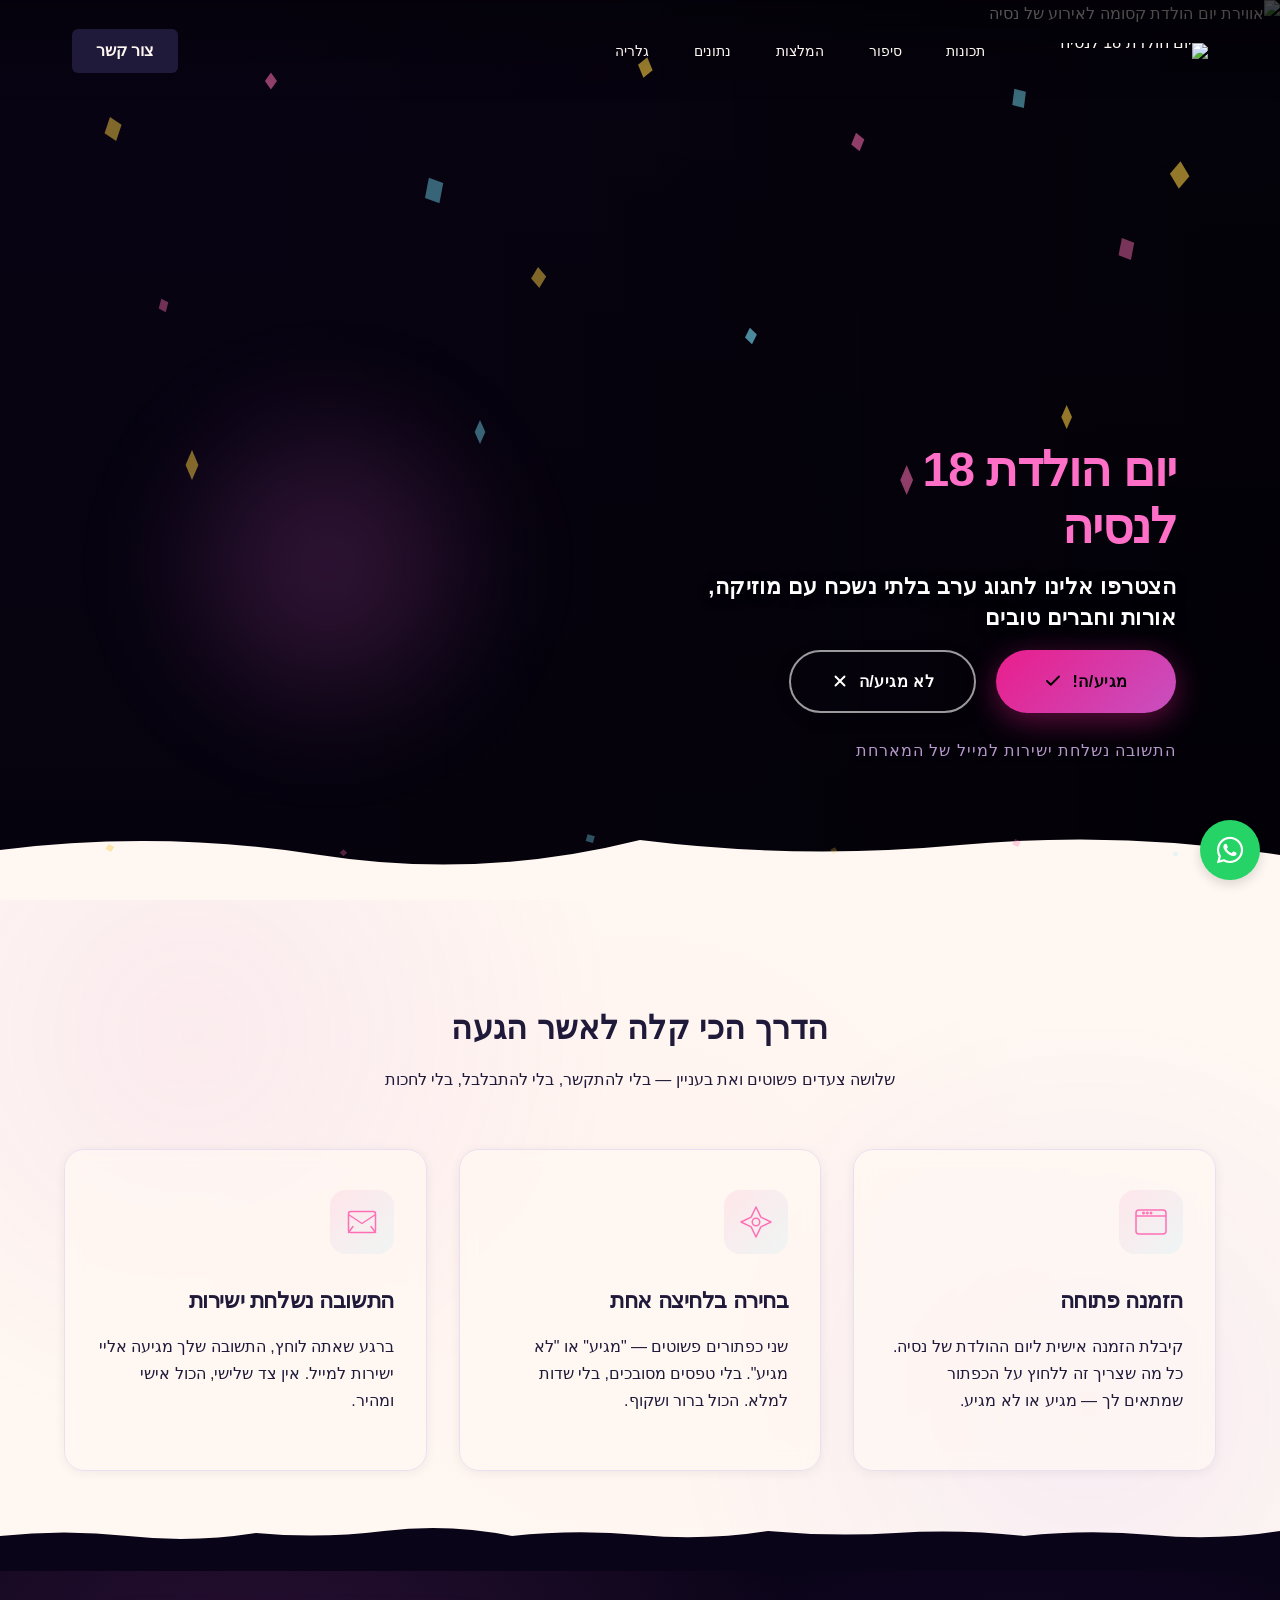
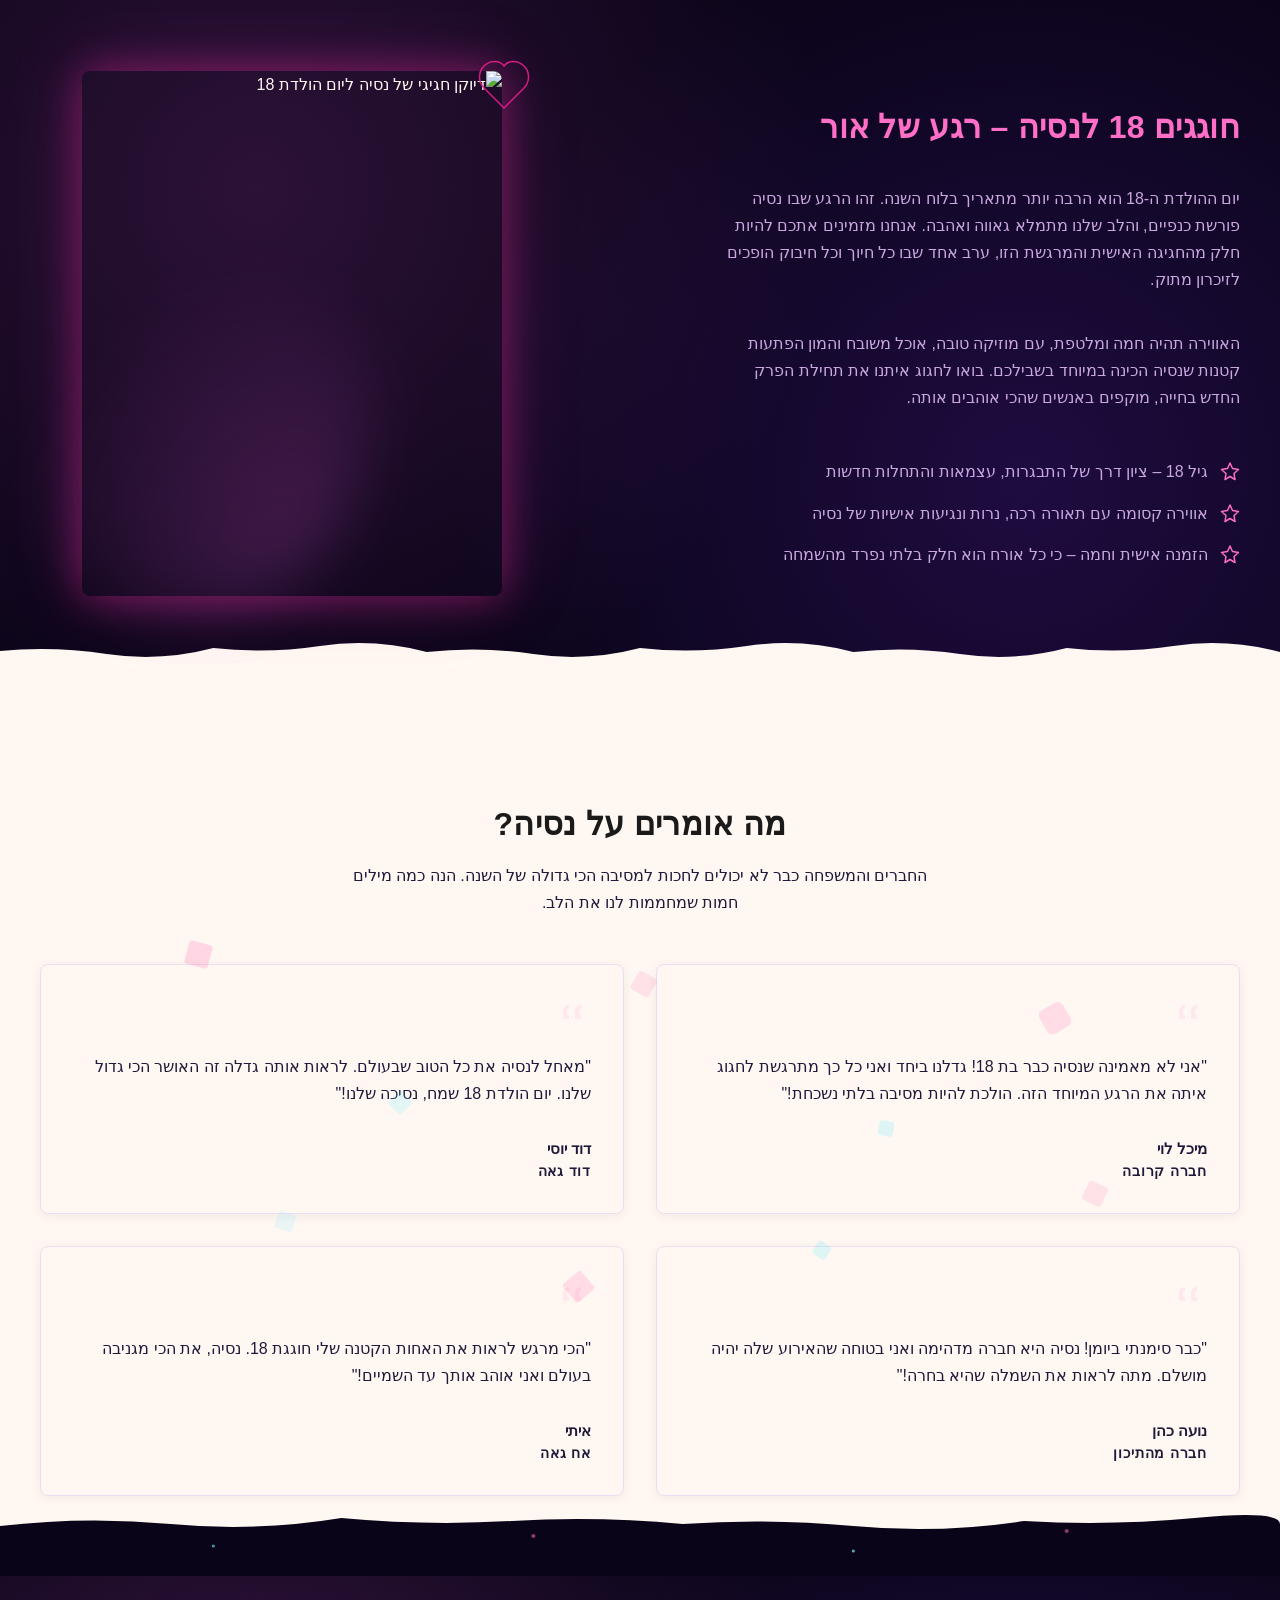
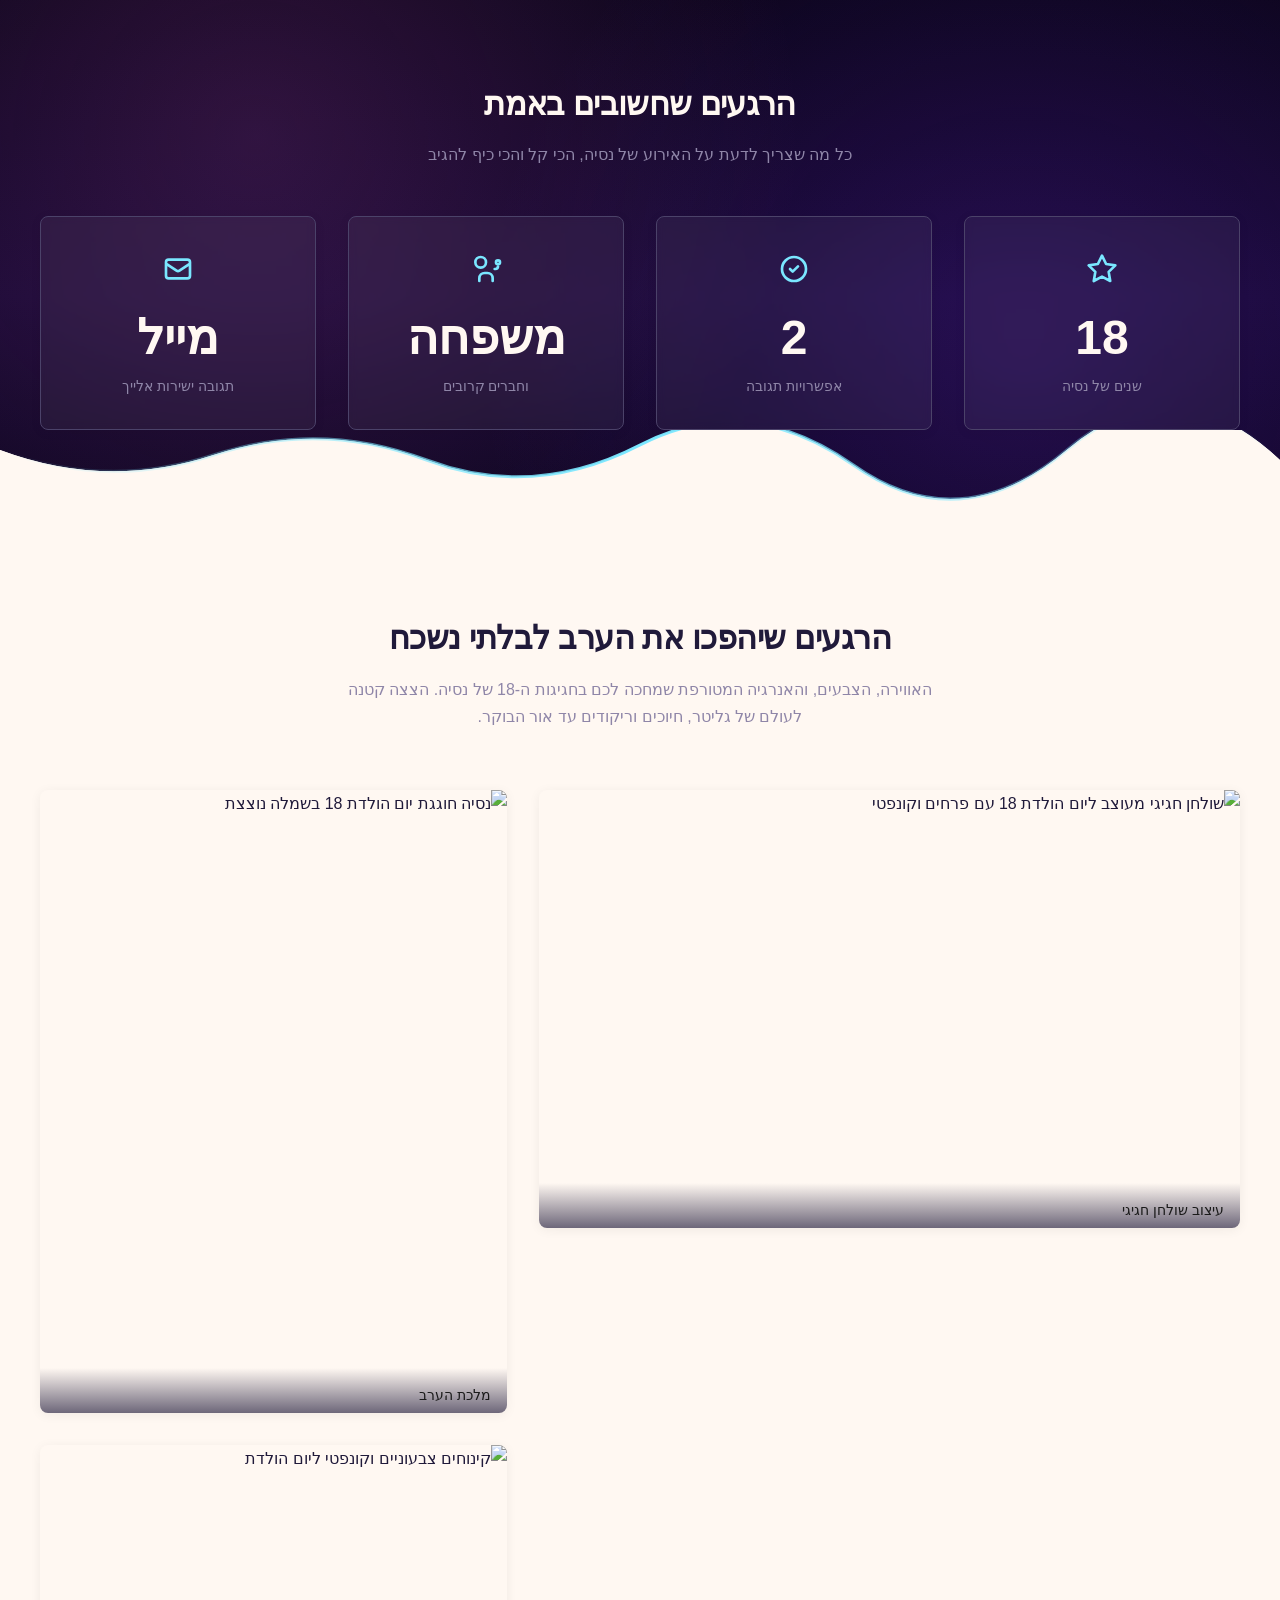
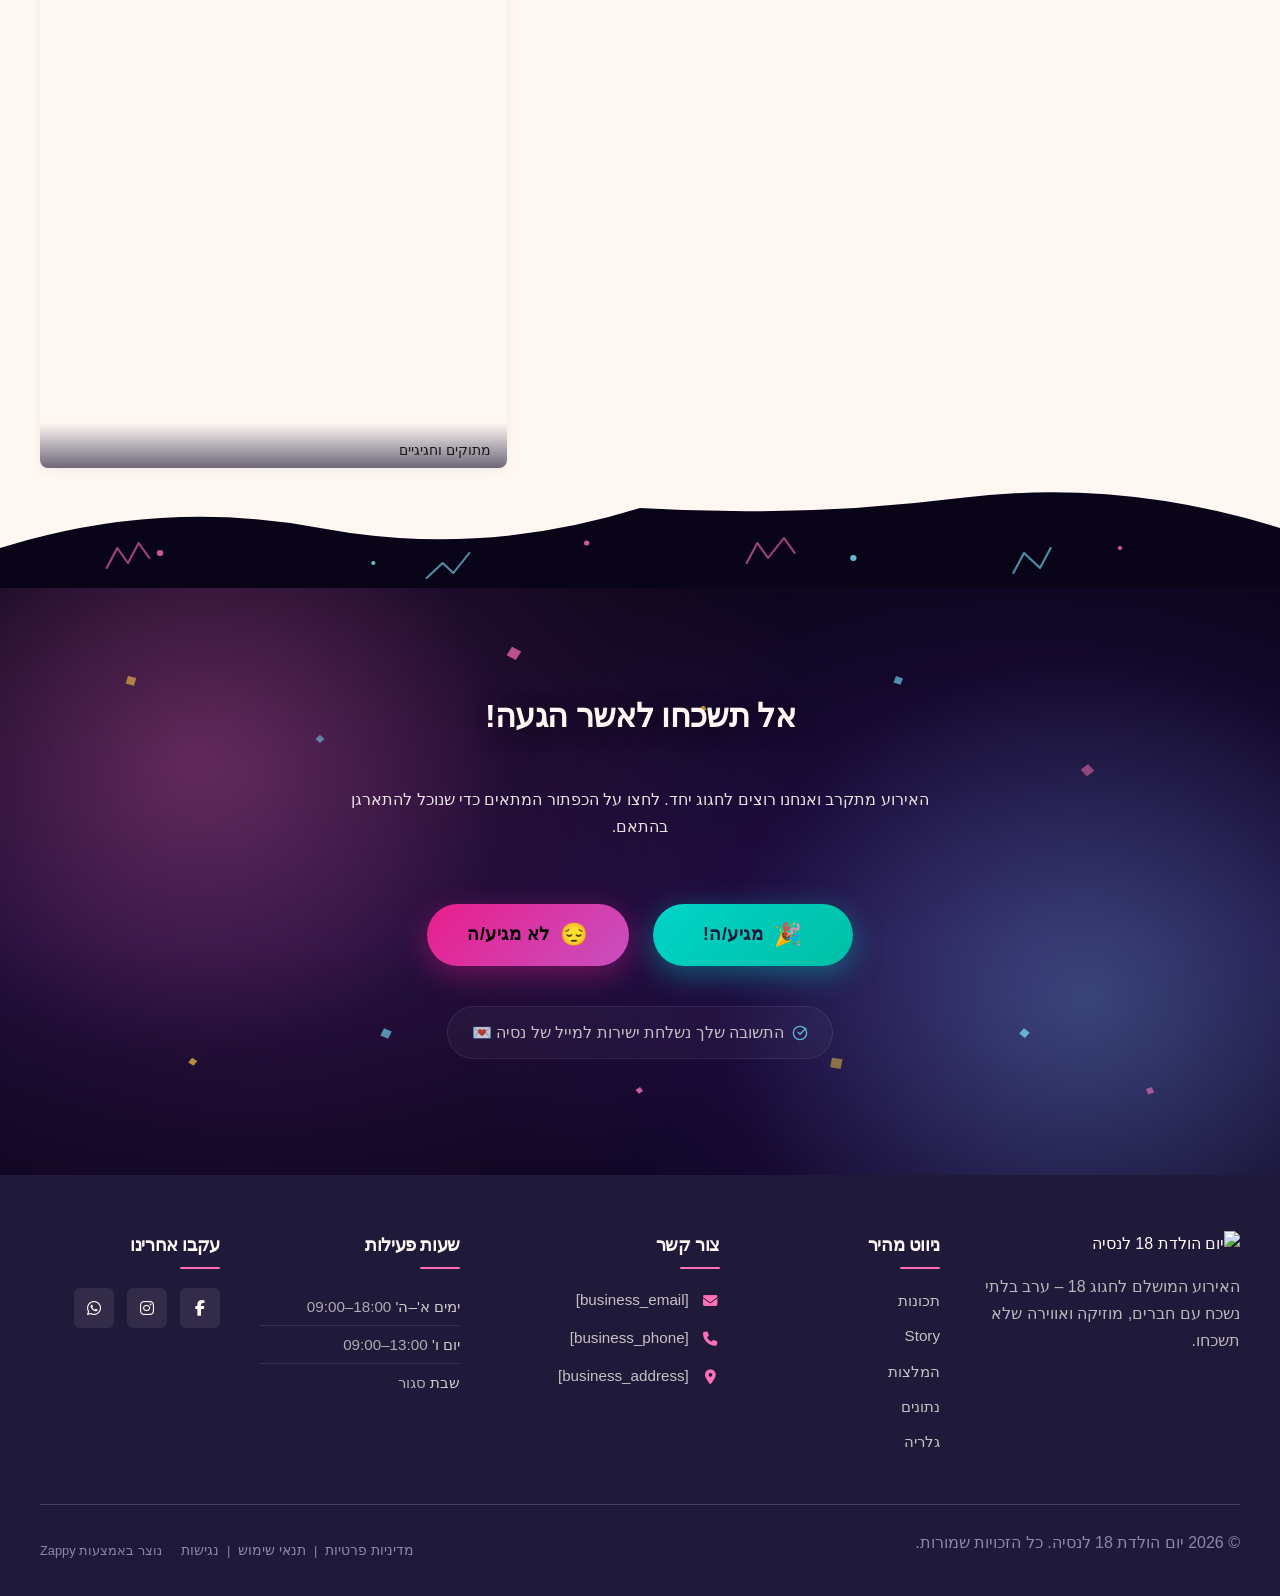
==== public/index.html @ 92224e45 "Initial website commit" ====
<!doctype html><html dir="rtl" lang="he"><head><meta charset="UTF-8"><meta content="width=device-width,initial-scale=1" name="viewport"><meta content="index, follow" name="robots"><title>אשרו הגעה עכשיו למסיבה הכי שווה — יום הולדת 18 לנסיה</title><meta content="הזמנה דיגיטלית ליום הולדת 18 של נסיה מחכה לכם! לחצו &#39;מגיע/ה&#39; או &#39;לא מגיע/ה&#39; והתשובה נשלחת אוטומטית למייל המארחת. אל תפספסו חגיגה בלתי נשכחת עם מוזיקה, חברים ואווירה מטורפת." name="description"><meta content="הזמנות דיגיטליות לאירועים, הזמנה לאירוע השקה, אישור הגעה אונליין, יום הולדת 18, הזמנה אישית למסיבה" name="keywords"><link href="/assets/favicon.ico" rel="icon" type="image/x-icon"><link href="/assets/favicon-16x16.png" rel="icon" type="image/png" sizes="16x16"><link href="/assets/favicon-32x32.png" rel="icon" type="image/png" sizes="32x32"><link href="/assets/favicon-48x48.png" rel="icon" type="image/png" sizes="48x48"><link href="/assets/favicon-192x192.png" rel="icon" type="image/png" sizes="192x192"><link href="/assets/favicon-512x512.png" rel="icon" type="image/png" sizes="512x512"><link href="/assets/apple-touch-icon.png" rel="apple-touch-icon"><script>!function(){"use strict";var t="876591ec-0dec-452e-82c2-8e366ee0db60",e="https://api.zappy5.com/api/analytics/track",a=18e5,n=2592e6,o=!0,i=!0,r=!0;var s=function(){var e="zappy_visitor_"+t,a=null;try{if(a=localStorage.getItem(e)){var o=JSON.parse(a),i=Date.now();if(i-o.created<n)return o.lastSeen=i,localStorage.setItem(e,JSON.stringify(o)),o.id}}catch(t){console.warn("Zappy Analytics: LocalStorage not available")}var r="zv_"+Date.now()+"_"+Math.random().toString(36).substr(2,9);try{localStorage.setItem(e,JSON.stringify({id:r,created:Date.now(),lastSeen:Date.now()}))}catch(t){}return r}(),c=function(){var e="zappy_session_"+t,n=null;try{if(n=sessionStorage.getItem(e)){var o=JSON.parse(n),i=Date.now();if(i-o.timestamp<a)return o.timestamp=i,sessionStorage.setItem(e,JSON.stringify(o)),o.id}}catch(t){console.warn("Zappy Analytics: SessionStorage not available")}var r="zs_"+Date.now()+"_"+Math.random().toString(36).substr(2,9);try{sessionStorage.setItem(e,JSON.stringify({id:r,timestamp:Date.now()}))}catch(t){}return r}();function l(a,n){n=n||{};var o={website_id:t,event_type:a,page_path:window.location.pathname,referrer:document.referrer||"direct",visitor_id:s,session_id:c,metadata:n};if(navigator.sendBeacon){var i=new Blob([JSON.stringify(o)],{type:"application/json"});navigator.sendBeacon(e,i)}else fetch(e,{method:"POST",headers:{"Content-Type":"application/json"},body:JSON.stringify(o),keepalive:!0}).catch(function(t){console.warn("Zappy Analytics: Failed to track event",t)})}o&&l("pageview",{title:document.title,url:window.location.href}),i&&document.addEventListener("click",function(t){var e=t.target;if("BUTTON"===e.tagName||e.closest("button")){var a="BUTTON"===e.tagName?e:e.closest("button");l("click",{element:"button",text:a.textContent.trim().substring(0,100),id:a.id||null,class:a.className||null})}else if("A"===e.tagName||e.closest("a")){var n="A"===e.tagName?e:e.closest("a");l("navigation",{element:"link",text:n.textContent.trim().substring(0,100),href:n.href,external:n.hostname!==window.location.hostname})}},!0),r&&document.addEventListener("submit",function(t){var e=t.target;l("form_submit",{form_id:e.id||null,form_name:e.name||null,form_action:e.action||null,form_method:e.method||"GET"})},!0);var d=Date.now();window.addEventListener("beforeunload",function(){l("page_unload",{time_on_page:Math.floor((Date.now()-d)/1e3),page_path:window.location.pathname})}),window.zappyAnalytics={track:l,getVisitorId:function(){return s},getSessionId:function(){return c}}}()</script><meta content="אשרו הגעה עכשיו למסיבה הכי שווה — יום הולדת 18 לנסיה" property="og:title"><meta content="הזמנה דיגיטלית ליום הולדת 18 של נסיה מחכה לכם! לחצו &#39;מגיע/ה&#39; או &#39;לא מגיע/ה&#39; והתשובה נשלחת אוטומטית למייל המארחת. אל תפספסו חגיגה בלתי נשכחת עם מוזיקה, חברים ואווירה מטורפת." property="og:description"><meta content="summary_large_image" name="twitter:card"><meta content="אשרו הגעה עכשיו למסיבה הכי שווה — יום הולדת 18 לנסיה" name="twitter:title"><meta content="הזמנה דיגיטלית ליום הולדת 18 של נסיה מחכה לכם! לחצו &#39;מגיע/ה&#39; או &#39;לא מגיע/ה&#39; והתשובה נשלחת אוטומטית למייל המארחת. אל תפספסו חגיגה בלתי נשכחת עם מוזיקה, חברים ואווירה מטורפת." name="twitter:description"><meta content="website" property="og:type"><meta content="he_IL" property="og:locale"><link href="https://cdnjs.cloudflare.com/ajax/libs/font-awesome/6.4.0/css/all.min.css" rel="stylesheet"><style>.skip-link{position:absolute;top:0;left:0;transform:translateY(-200%);padding:12px 18px;background:var(--bg-dark,#1a1a1a);color:var(--text-light,#fff);font-weight:600;border-radius:0 0 8px 0;z-index:10000}.skip-link:focus{transform:none;outline:2px solid var(--ring,#fff);outline-offset:2px}:focus-visible{outline:2px solid var(--ring,currentColor);outline-offset:3px}</style><link href="/assets/favicon.ico" rel="icon" type="image/x-icon"><link href="/assets/favicon-16x16.png" rel="icon" type="image/png" sizes="16x16"><link href="/assets/favicon-32x32.png" rel="icon" type="image/png" sizes="32x32"><link href="/assets/favicon-48x48.png" rel="icon" type="image/png" sizes="48x48"><link href="/assets/favicon-192x192.png" rel="icon" type="image/png" sizes="192x192"><link href="/assets/favicon-512x512.png" rel="icon" type="image/png" sizes="512x512"><link href="/assets/apple-touch-icon.png" rel="apple-touch-icon"><link href="https://cdn.jsdelivr.net/npm/vanilla-cookieconsent@3/dist/cookieconsent.css" rel="stylesheet"><script src="https://cdn.jsdelivr.net/npm/vanilla-cookieconsent@3/dist/cookieconsent.umd.js"></script><script src="https://cdn.jsdelivr.net/gh/mickidum/acc_toolbar/acctoolbar/acctoolbar.min.js"></script><link href="/styles.css" rel="stylesheet"><script>window.ZAPPY_WEBSITE_ID="876591ec-0dec-452e-82c2-8e366ee0db60",window.ZAPPY_API_BASE="https://api.zappy5.com"</script><style id="zappy-dropdown-submenu-styles">#navMenu li:has(.sub-menu),.nav-menu li:has(.sub-menu),.navbar li:has(.sub-menu),nav li:has(.sub-menu){position:relative}#navMenu .sub-menu,.nav-menu .sub-menu,.navbar .sub-menu,nav .sub-menu{display:block!important;position:absolute!important;top:100%;left:0;min-width:220px;background:#fff;border-radius:8px;box-shadow:0 8px 25px rgba(0,0,0,.15);padding:8px 0;opacity:0;visibility:hidden;transform:translateY(10px);transition:all .3s ease;z-index:1000;list-style:none;pointer-events:none}#navMenu li:hover>.sub-menu,.nav-menu li:hover>.sub-menu,.navbar li:hover>.sub-menu,nav li:hover>.sub-menu{opacity:1!important;visibility:visible!important;transform:translateY(0)!important;pointer-events:auto!important}.sub-menu li{list-style:none;margin:0;padding:0}.sub-menu a{display:block!important;padding:10px 16px!important;color:var(--text-dark,#333)!important;font-weight:500;text-decoration:none;white-space:nowrap;transition:background-color .2s}.sub-menu .zappy-nav-child>a{padding-left:28px!important;font-size:.9em!important;opacity:.85!important}[dir=rtl] .sub-menu .zappy-nav-child>a,html[lang=ar] .sub-menu .zappy-nav-child>a,html[lang=he] .sub-menu .zappy-nav-child>a{padding-left:10px!important;padding-right:28px!important}.sub-menu .zappy-nav-parent>a{font-weight:600!important}.sub-menu a:hover{background-color:#f5f5f5}[dir=rtl] .nav-menu .sub-menu,[dir=rtl] .navbar .sub-menu,[dir=rtl] nav .sub-menu,html[lang=ar] .nav-menu .sub-menu,html[lang=ar] .navbar .sub-menu,html[lang=ar] nav .sub-menu,html[lang=he] .nav-menu .sub-menu,html[lang=he] .navbar .sub-menu,html[lang=he] nav .sub-menu{left:auto!important;right:0!important}.sub-menu:empty,.sub-menu:not(:has(li)):not(:has(> a)),.sub-menu:not(:has(li:not(.zappy-hidden-menu-item))):not(:has(> a)){display:none!important;opacity:0!important;visibility:hidden!important;pointer-events:none!important}li:has(.menu-group-title):hover>.sub-menu{opacity:1!important;visibility:visible!important;transform:translateY(0)!important;pointer-events:auto!important}#navMenu>li>.menu-group-title,.nav-menu>li>.menu-group-title{display:inline-block;padding:.5rem 1rem;cursor:default;user-select:none}@media (max-width:768px){#navMenu .sub-menu,.nav-menu .sub-menu,.navbar .sub-menu,nav .sub-menu{position:static!important;transform:none!important;box-shadow:none!important;background:0 0!important;max-height:0;overflow:hidden;opacity:0;visibility:hidden;transition:max-height .3s ease,opacity .3s ease;padding:0!important;border-radius:0!important}#navMenu .sub-menu.mobile-expanded,.nav-menu .sub-menu.mobile-expanded,.navbar .sub-menu.mobile-expanded{max-height:none!important;overflow-y:visible!important;opacity:1!important;visibility:visible!important;padding:8px 0 8px 16px!important}[dir=rtl] .sub-menu.mobile-expanded,html[lang=he] .sub-menu.mobile-expanded{padding:8px 16px 8px 0!important}#navMenu li:hover>.sub-menu,.nav-menu li:hover>.sub-menu,.navbar li:hover>.sub-menu,nav li:hover>.sub-menu{opacity:0;visibility:hidden;pointer-events:none}#navMenu li>.sub-menu.mobile-expanded,.nav-menu li>.sub-menu.mobile-expanded,.navbar li>.sub-menu.mobile-expanded,nav li>.sub-menu.mobile-expanded{opacity:1!important;visibility:visible!important;pointer-events:auto!important}#navMenu li:has(.sub-menu),.nav-menu li:has(.sub-menu),.navbar li:has(.sub-menu),nav li:has(.sub-menu){display:flex!important;flex-wrap:wrap!important;align-items:center!important;position:relative!important;min-height:44px!important}#navMenu li:has(.sub-menu)>a,.nav-menu li:has(.sub-menu)>a,.navbar li:has(.sub-menu)>a,nav li:has(.sub-menu)>a{flex:1!important;min-width:0!important}#navMenu li:has(.sub-menu)>.menu-group-title,.nav-menu li:has(.sub-menu)>.menu-group-title,.navbar li:has(.sub-menu)>.menu-group-title,nav li:has(.sub-menu)>.menu-group-title{flex:1!important;min-width:0!important;padding:0!important;line-height:inherit!important}#navMenu li:has(.sub-menu)>.sub-menu,.nav-menu li:has(.sub-menu)>.sub-menu,.navbar li:has(.sub-menu)>.sub-menu,nav li:has(.sub-menu)>.sub-menu{flex-basis:100%!important;width:100%!important}#navMenu li:has(.sub-menu)>a [class*=arrow],#navMenu li:has(.sub-menu)>a [class*=chevron],.nav-menu li:has(.sub-menu)>a .fa-angle-down,.nav-menu li:has(.sub-menu)>a .fa-chevron-down,.nav-menu li:has(.sub-menu)>a [class*=arrow],.nav-menu li:has(.sub-menu)>a [class*=chevron],nav li:has(.sub-menu)>a [class*=arrow],nav li:has(.sub-menu)>a [class*=chevron]{display:none!important;visibility:hidden!important}.mobile-submenu-toggle{display:flex!important;align-items:center!important;justify-content:center!important;width:44px!important;height:auto!important;background:0 0!important;border:none!important;cursor:pointer!important;color:var(--text-light)!important;position:static!important;flex-shrink:0!important;align-self:stretch!important;z-index:2!important;padding:0!important;margin:0!important}.mobile-submenu-toggle::after{content:''!important;width:0!important;height:0!important;border-left:6px solid transparent!important;border-right:6px solid transparent!important;border-top:7px solid currentColor!important;transition:transform .3s ease!important}.mobile-submenu-toggle.expanded::after{transform:rotate(180deg)!important}.sub-menu a{padding:10px 0!important;display:block!important;color:var(--text-light)!important;white-space:normal!important}.sub-menu .zappy-nav-child>a{padding-left:28px!important;font-size:.9em!important;opacity:.85!important}[dir=rtl] .sub-menu .zappy-nav-child>a,html[lang=ar] .sub-menu .zappy-nav-child>a,html[lang=he] .sub-menu .zappy-nav-child>a{padding-left:0!important;padding-right:28px!important}.sub-menu .zappy-nav-parent>a{font-weight:600!important}#navMenu.active,.nav-menu.active{max-width:100vw!important;overflow-x:hidden!important;box-sizing:border-box!important}.navbar .sub-menu li a,.zappy-products-dropdown .sub-menu a,nav.navbar .sub-menu li a{color:var(--text-light)!important}}@media (min-width:769px){.mobile-submenu-toggle{display:none!important}}</style><style id="zappy-widget-visibility">html[dir=rtl] .whatsapp-float{right:20px!important;left:auto!important}html:not([dir]) .whatsapp-float,html[dir=ltr] .whatsapp-float{left:20px!important;right:auto!important}html[dir=rtl] #mic-access-tool-general-button,html[dir=rtl] #mic-init-access-tool #mic-access-tool-general-button,html[dir=rtl] #mic-init-access-tool .mic-access-tool-general-button,html[dir=rtl] ._access-icon,html[dir=rtl] .mic-access-tool-general-button{left:20px!important;right:auto!important}html:not([dir]) #mic-access-tool-general-button,html:not([dir]) #mic-init-access-tool #mic-access-tool-general-button,html:not([dir]) #mic-init-access-tool .mic-access-tool-general-button,html:not([dir]) ._access-icon,html:not([dir]) .mic-access-tool-general-button,html[dir=ltr] #mic-access-tool-general-button,html[dir=ltr] #mic-init-access-tool #mic-access-tool-general-button,html[dir=ltr] #mic-init-access-tool .mic-access-tool-general-button,html[dir=ltr] ._access-icon,html[dir=ltr] .mic-access-tool-general-button{right:20px!important;left:auto!important}@media (max-width:768px){.whatsapp-float{display:flex!important}}@media (min-width:769px){.whatsapp-float{display:flex!important}}@media (max-width:768px){#mic-access-tool-general-button,#mic-init-access-tool #mic-access-tool-general-button,#mic-init-access-tool .mic-access-tool-general-button,._access-icon,.mic-access-tool-general-button{display:flex!important;visibility:visible!important;opacity:1!important;pointer-events:auto!important}#mic-access-tool-box.opened-mic-access-tool,#mic-init-access-tool #mic-access-tool-box.opened-mic-access-tool,.mic-access-tool-box.opened-mic-access-tool{visibility:visible!important;opacity:1!important;pointer-events:auto!important}}@media (min-width:769px){#mic-access-tool-general-button,#mic-init-access-tool #mic-access-tool-general-button,#mic-init-access-tool .mic-access-tool-general-button,._access-icon,.mic-access-tool-general-button{display:flex!important;visibility:visible!important;opacity:1!important;pointer-events:auto!important}#mic-access-tool-box.opened-mic-access-tool,#mic-init-access-tool #mic-access-tool-box.opened-mic-access-tool,.mic-access-tool-box.opened-mic-access-tool{visibility:visible!important;opacity:1!important;pointer-events:auto!important}}</style></head><body><a href="#main" class="skip-link">דלג לתוכן הראשי</a><nav class="navbar" dir="rtl"><button aria-label="Menu" class="mobile-toggle" id="mobileToggle"><svg viewBox="0 0 24 24" fill="none" height="24" width="24" class="hamburger-icon"><path d="M3 12h18M3 6h18M3 18h18" stroke="currentColor" stroke-width="2" stroke-linecap="round"></path></svg> <svg viewBox="0 0 24 24" fill="none" height="24" width="24" class="close-icon" style="display:none"><path d="M18 6L6 18M6 6l12 12" stroke="currentColor" stroke-width="2" stroke-linecap="round"></path></svg></button> <button aria-label="Call" class="phone-header-btn" data-phone="[business_phone]"><svg viewBox="0 0 24 24" fill="currentColor" height="20" width="20"><path d="M22 16.92v3a2 2 0 0 1-2.18 2 19.79 19.79 0 0 1-8.63-3.07 19.5 19.5 0 0 1-6-6 19.79 19.79 0 0 1-3.07-8.67A2 2 0 0 1 4.11 2h3a2 2 0 0 1 2 1.72 12.84 12.84 0 0 0 .7 2.81 2 2 0 0 1-.45 2.11L8.09 9.91a16 16 0 0 0 6 6l1.27-1.27a2 2 0 0 1 2.11-.45 12.84 12.84 0 0 0 2.81.7A2 2 0 0 1 22 16.92z"></path></svg></button><div class="nav-container"><div class="nav-right-group"><div class="nav-brand"><a href="/" class="logo-link"><img alt="יום הולדת 18 לנסיה" class="logo" src="/assets/site---------image-1.webp"></a></div><ul class="nav-menu" id="navMenu"><li><a href="#features">תכונות</a></li><li><a href="#story">סיפור</a></li><li><a href="#testimonials">המלצות</a></li><li><a href="#stats">נתונים</a></li><li><a href="#gallery">גלריה</a></li><li class="mobile-contact-link nav-cta-mobile-item"><a href="#cta" class="nav-cta-btn">צור קשר</a></li></ul></div><div class="nav-cta-container"><a href="#cta" class="nav-cta-btn">צור קשר</a></div></div></nav><script>window.addEventListener("load",function(){const e=document.querySelector(".navbar, nav, header");if(!e)return void console.log("[Navbar] Navbar element not found");let t=document.getElementById("mobileToggle")||document.querySelector(".mobile-toggle")||document.querySelector(".hamburger")||document.querySelector(".hamburger-menu")||document.querySelector(".menu-toggle")||document.querySelector(".burger-menu")||document.querySelector('[aria-label="Menu"]')||document.querySelector('[aria-label="תפריט"]');const o=document.querySelector(".phone-header-btn"),n=window.getComputedStyle(e);let r=n.backgroundColor;if(console.log("[Navbar] Initial navbar background:",r),"transparent"===r||"rgba(0, 0, 0, 0)"===r||r.startsWith("rgba")&&r.includes(", 0)")){const e=n.backgroundImage;if(e&&"none"!==e)console.log("[Navbar] Navbar has background image/gradient, using dark text"),r="rgb(240, 240, 240)";else{const e=window.getComputedStyle(document.body).backgroundColor;console.log("[Navbar] Navbar transparent, using body background:",e),r=e}}const a=r.match(/\d+/g);if(a&&a.length>=3){const e=(.299*parseInt(a[0])+.587*parseInt(a[1])+.114*parseInt(a[2]))/255;console.log("[Navbar] Mobile button colors preserved from Claude CSS (luminance:",e.toFixed(2)+")");const n=document.createElement("style");n.id="zappy-mobile-nav-fix";document.documentElement.lang;document.documentElement.dir,n.textContent='\n        /* Hide mobile buttons on desktop, show only on mobile */\n        @media (min-width: 769px) {\n          .mobile-toggle,\n          .phone-header-btn {\n            display: none !important;\n          }\n        }\n        \n        /* Show and position mobile buttons correctly on mobile */\n        @media (max-width: 768px) {\n          .navbar,\n          nav.navbar {\n            min-height: 70px !important;\n          }\n\n          .mobile-toggle,\n          .phone-header-btn {\n            position: absolute !important;\n            top: 0 !important;\n            bottom: 0 !important;\n            margin-top: auto !important;\n            margin-bottom: auto !important;\n            transform: none !important;\n            z-index: 1001 !important;\n            display: flex !important;\n            align-items: center !important;\n            justify-content: center !important;\n            width: 36px !important;\n            height: 36px !important;\n            border-radius: 50% !important;\n            border: none !important;\n            cursor: pointer !important;\n            padding: 6px !important;\n            background: none !important;\n            color: var(--nav-text, var(--text-light)) !important;\n            touch-action: manipulation !important;\n            -webkit-tap-highlight-color: transparent !important;\n          }\n\n          html[data-zappy-site-type="ecommerce"] .phone-header-btn,\n          body[data-zappy-site-type="ecommerce"] .phone-header-btn,\n          html[data-zappy-site-type="ecommerce"] header .phone-header-btn,\n          html[data-zappy-site-type="ecommerce"] nav .phone-header-btn {\n            display: none !important;\n            visibility: hidden !important;\n            width: 0 !important;\n            height: 0 !important;\n            min-width: 0 !important;\n            overflow: hidden !important;\n          }\n          \n          /* LTR positioning (default): hamburger LEFT, phone RIGHT */\n          html:not([dir="rtl"]):not([lang="he"]):not([lang="ar"]) .mobile-toggle,\n          html[dir="ltr"] .mobile-toggle {\n            left: 12px !important;\n            right: auto !important;\n          }\n          html:not([dir="rtl"]):not([lang="he"]):not([lang="ar"]) .phone-header-btn,\n          html[dir="ltr"] .phone-header-btn {\n            right: 12px !important;\n            left: auto !important;\n          }\n          \n          /* RTL positioning: hamburger RIGHT, phone LEFT */\n          html[dir="rtl"] .mobile-toggle,\n          html[lang="he"] .mobile-toggle,\n          html[lang="ar"] .mobile-toggle {\n            right: 12px !important;\n            left: auto !important;\n          }\n          html[dir="rtl"] .phone-header-btn,\n          html[lang="he"] .phone-header-btn,\n          html[lang="ar"] .phone-header-btn {\n            left: 12px !important;\n            right: auto !important;\n          }\n          \n          /* CRITICAL: Ensure nav-container has min-height on mobile */\n          /* All children are positioned absolutely/fixed on mobile, so height:auto collapses to 0 */\n          .nav-container {\n            min-height: 70px !important;\n            position: relative !important;\n          }\n          \n          /* Ensure SVG icons are properly sized and inherit color */\n          .mobile-toggle svg,\n          .phone-header-btn svg {\n            width: 24px !important;\n            height: 24px !important;\n            /* Don\'t force display - let JavaScript control hamburger/close toggle */\n          }\n          \n          /* Reset nav-cta-container on mobile - remove desktop box-shadow/padding */\n          /* that creates a visible ghost box when CTA button is hidden */\n          .nav-cta-container {\n            box-shadow: none !important;\n            padding: 0 !important;\n          }\n          \n          /* Hide nav-cta-container entirely on mobile when there\'s no lang-switcher */\n          /* (only the CTA button is inside, and it\'s hidden on mobile) */\n          .nav-cta-container:not(:has(.lang-switcher)) {\n            display: none !important;\n          }\n          \n          /* CRITICAL: Prevent hero image fade gradient from bleeding over headline text */\n          /* The .image-fade-gradient has bottom: -30px (extends below parent) */\n          /* On mobile stacked layout, this overlaps the h1 text below the image */\n          .hero-image-column {\n            overflow: hidden !important;\n          }\n          .image-fade-gradient {\n            bottom: 0 !important;\n          }\n          \n          /* Hide desktop language switcher on mobile - hamburger menu handles it */\n          /* High specificity to override stored CSS */\n          .lang-switcher,\n          .nav-cta-container .lang-switcher,\n          .nav-container .lang-switcher,\n          .navbar .lang-switcher,\n          .navbar .nav-cta-container .lang-switcher {\n            display: none !important;\n          }\n        }\n      ';const r=document.getElementById("zappy-mobile-nav-fix");r&&r.remove(),document.head.appendChild(n),console.log("[Navbar] Critical CSS injected for mobile nav positioning");const i=window.innerWidth<=768;if(t){const e=t.querySelector(".hamburger-icon"),o=t.querySelector(".close-icon");e&&(e.style.setProperty("width","24px","important"),e.style.setProperty("height","24px","important"),e.style.setProperty("display","block","important")),o&&(o.style.setProperty("width","24px","important"),o.style.setProperty("height","24px","important"),o.style.setProperty("display","none","important")),i?(t.style.setProperty("position","absolute","important"),t.style.setProperty("top","0","important"),t.style.setProperty("bottom","0","important"),t.style.setProperty("margin-top","auto","important"),t.style.setProperty("margin-bottom","auto","important"),t.style.setProperty("transform","none","important"),t.style.setProperty("z-index","1001","important"),t.style.removeProperty("left"),t.style.removeProperty("right"),console.log("[Navbar] Mobile toggle positioning applied (mobile viewport)")):(t.style.removeProperty("position"),t.style.removeProperty("top"),t.style.removeProperty("transform"),t.style.removeProperty("z-index"),t.style.removeProperty("left"),t.style.removeProperty("right"),console.log("[Navbar] Desktop viewport - cleared mobile toggle inline positioning"))}if(o){const e=o.querySelector("svg");e&&(e.style.width="24px",e.style.height="24px",e.setAttribute("width","24"),e.setAttribute("height","24")),i?(o.style.setProperty("position","absolute","important"),o.style.setProperty("top","0","important"),o.style.setProperty("bottom","0","important"),o.style.setProperty("margin-top","auto","important"),o.style.setProperty("margin-bottom","auto","important"),o.style.setProperty("transform","none","important"),o.style.setProperty("z-index","1001","important"),o.style.removeProperty("left"),o.style.removeProperty("right"),console.log("[Navbar] Phone button positioning applied (mobile viewport)")):(o.style.removeProperty("position"),o.style.removeProperty("top"),o.style.removeProperty("transform"),o.style.removeProperty("z-index"),o.style.removeProperty("left"),o.style.removeProperty("right"),console.log("[Navbar] Desktop viewport - cleared phone button inline positioning"))}}else console.log("[Navbar] Could not parse background color:",r);t=document.getElementById("mobileToggle")||document.querySelector(".mobile-toggle")||document.querySelector(".hamburger")||document.querySelector(".hamburger-menu")||document.querySelector(".menu-toggle")||document.querySelector(".burger-menu")||document.querySelector('[aria-label="Menu"]')||document.querySelector('[aria-label="תפריט"]');const i=document.getElementById("navMenu")||document.querySelector(".nav-menu")||document.querySelector(".nav-links")||document.querySelector("nav ul:not(.submenu)");if(!t||!i)return void console.log("[Navbar] Mobile toggle or menu not found:",{toggle:!!t,menu:!!i});i.id||(i.id="navMenu"),console.log("[Navbar] Initializing mobile menu...");const l=t.cloneNode(!0);t.parentNode.replaceChild(l,t);var s=0;function p(e){var t=Date.now();t-s<300||(s=t,function(e){e.preventDefault(),e.stopPropagation();const t=l.querySelector(".hamburger-icon"),o=l.querySelector(".close-icon");i.classList.contains("active")?(i.classList.remove("active"),t&&t.style.setProperty("display","block","important"),o&&o.style.setProperty("display","none","important"),document.body.style.overflow="",document.body.classList.remove("menu-open"),console.log("[Navbar] Menu closed")):(i.classList.add("active"),t&&t.style.setProperty("display","none","important"),o&&o.style.setProperty("display","block","important"),document.body.style.overflow="hidden",document.body.classList.add("menu-open"),console.log("[Navbar] Menu opened"))}(e))}l.addEventListener("click",p),l.addEventListener("touchend",p),document.addEventListener("keydown",function(e){if(("Escape"===e.key||"Esc"===e.key)&&i.classList.contains("active")){const e=l.querySelector(".hamburger-icon"),t=l.querySelector(".close-icon");i.classList.remove("active"),e&&e.style.setProperty("display","block","important"),t&&t.style.setProperty("display","none","important"),document.body.style.overflow="",document.body.classList.remove("menu-open"),console.log("[Navbar] Menu closed (Escape)")}}),i.querySelectorAll("a").forEach(function(e){e.addEventListener("click",function(){if("#"===this.getAttribute("href"))return;const e=l.querySelector(".hamburger-icon"),t=l.querySelector(".close-icon");i.classList.remove("active"),e&&e.style.setProperty("display","block","important"),t&&t.style.setProperty("display","none","important"),document.body.style.overflow="",document.body.classList.remove("menu-open"),console.log("[Navbar] Menu closed (link clicked)")})});var m=i.querySelectorAll(".dropdown-toggle");m.forEach(function(e){e.addEventListener("click",function(e){e.preventDefault(),e.stopPropagation();var t=this.closest(".nav-dropdown");t&&(t.parentNode.querySelectorAll(".nav-dropdown.open").forEach(function(e){e!==t&&e.classList.remove("open")}),t.classList.toggle("open"),console.log("[Navbar] Dropdown toggled:",t.classList.contains("open")?"open":"closed"))})}),document.addEventListener("click",function(e){e.target.closest(".nav-dropdown")||document.querySelectorAll(".nav-dropdown.open").forEach(function(e){e.classList.remove("open")})}),console.log("[Navbar] Dropdown handlers initialized for "+m.length+" dropdowns"),o&&o.addEventListener("click",function(){const e=document.querySelectorAll('a[href^="tel:"]'),t=e.length>0?e[0].getAttribute("href").replace("tel:",""):"[business_phone]";window.location.href="tel:"+t,console.log("[Navbar] Phone button clicked")}),console.log("[Navbar] Mobile menu initialized successfully")})</script><main id="main"><section class="index-hero-section" data-band-index="0" data-layout-spec="דף הבית-hero" id="hero" data-hero-type="fullscreen-scrim"><div class="hero-bg-wrapper"><img alt="אווירת יום הולדת קסומה לאירוע של נסיה" class="hero-bg-img" src="/assets/site-index-hero-image-1.webp" data-context="Cinematic twilight birthday atmosphere with warm golden fairy lights, suspended confetti particles, a soft magenta-purple glow, and a dark elegant night sky backdrop. The scene feels youthful, celebratory, and premium, perfect for an 18th birthday invitation hero." data-placeholder="index-hero-image-1" height="600" loading="eager" width="1200" data-hero-bg="true" fetchpriority="high"></div><div class="hero-scrim" aria-hidden="true"></div><div class="hero-confetti" aria-hidden="true"><svg viewBox="0 0 1200 600" xmlns="http://www.w3.org/2000/svg" aria-hidden="true" data-no-icon-edit="true" preserveAspectRatio="none"><rect height="12" width="12" x="100" y="80" fill="#F5C842" opacity="0.6" transform="rotate(25 106 86)"></rect><rect height="8" width="8" x="250" y="50" fill="#FF6FB5" opacity="0.7" transform="rotate(45 254 54)"></rect><rect height="14" width="14" x="400" y="120" fill="#7AE7FF" opacity="0.5" transform="rotate(15 407 127)"></rect><rect height="10" width="10" x="600" y="40" fill="#F5C842" opacity="0.8" transform="rotate(60 605 45)"></rect><rect height="9" width="9" x="800" y="90" fill="#FF6FB5" opacity="0.65" transform="rotate(30 804 94)"></rect><rect height="11" width="11" x="950" y="60" fill="#7AE7FF" opacity="0.55" transform="rotate(10 955 65)"></rect><rect height="13" width="13" x="1100" y="110" fill="#F5C842" opacity="0.7" transform="rotate(50 1106 116)"></rect><rect height="7" width="7" x="150" y="200" fill="#FF6FB5" opacity="0.5" transform="rotate(20 153 203)"></rect><rect height="10" width="10" x="500" y="180" fill="#F5C842" opacity="0.6" transform="rotate(40 505 185)"></rect><rect height="8" width="8" x="700" y="220" fill="#7AE7FF" opacity="0.7" transform="rotate(35 704 224)"></rect><rect height="12" width="12" x="1050" y="160" fill="#FF6FB5" opacity="0.55" transform="rotate(15 1056 166)"></rect><polygon fill="#F5C842" opacity="0.6" points="180,300 186,310 180,320 174,310"></polygon><polygon fill="#7AE7FF" opacity="0.5" points="450,280 455,288 450,296 445,288"></polygon><polygon fill="#FF6FB5" opacity="0.65" points="850,310 856,320 850,330 844,320"></polygon><polygon fill="#F5C842" opacity="0.7" points="1000,270 1005,278 1000,286 995,278"></polygon></svg></div><div class="hero-glow-blob" aria-hidden="true"></div><div class="hero-overlay"><div class="hero-text-block"><h1 class="hero-title">יום הולדת 18<br>לנסיה</h1><h3 class="hero-subtitle">הצטרפו אלינו לחגוג ערב בלתי נשכח עם מוזיקה, אורות וחברים טובים</h3><div class="hero-cta-group"><a href="#rsvp" class="btn-rsvp btn-rsvp--coming"><span>מגיע/ה!</span> <svg viewBox="0 0 24 24" fill="none" height="18" width="18" data-element-type="icon" data-icon-type="svg" stroke="currentColor" stroke-linecap="round" stroke-linejoin="round" stroke-width="2.5"><path d="M20 6L9 17l-5-5"></path></svg> </a><a href="#rsvp" class="btn-rsvp btn-rsvp--not-coming"><span>לא מגיע/ה</span> <svg viewBox="0 0 24 24" fill="none" height="18" width="18" data-element-type="icon" data-icon-type="svg" stroke="currentColor" stroke-linecap="round" stroke-linejoin="round" stroke-width="2.5"><line x1="18" x2="6" y1="6" y2="18"></line><line x1="6" x2="18" y1="6" y2="18"></line></svg></a></div><p class="hero-reassurance">התשובה נשלחת ישירות למייל של המארחת</p></div></div><div class="hero-divider-wrapper" aria-hidden="true"><svg viewBox="0 0 1200 80" xmlns="http://www.w3.org/2000/svg" aria-hidden="true" data-no-icon-edit="true" preserveAspectRatio="none"><defs><linearGradient id="dividerGrad" x1="0%" x2="100%" y1="0%" y2="0%"><stop offset="0%" stop-color="#0A0418" stop-opacity="1"></stop><stop offset="50%" stop-color="#150830" stop-opacity="0.9"></stop><stop offset="100%" stop-color="#1E0F3C" stop-opacity="0.7"></stop></linearGradient></defs><path d="M0,80 L0,30 Q150,10 300,35 T600,20 Q750,40 900,25 T1200,35 L1200,80 Z" fill="var(--bg-light)"></path><rect height="6" width="6" x="100" y="25" fill="#F5C842" opacity="0.4" transform="rotate(30 103 28)"></rect><rect height="5" width="5" x="320" y="30" fill="#FF6FB5" opacity="0.3" transform="rotate(45 322 32)"></rect><rect height="7" width="7" x="550" y="15" fill="#7AE7FF" opacity="0.35" transform="rotate(15 553 18)"></rect><rect height="5" width="5" x="780" y="28" fill="#F5C842" opacity="0.25" transform="rotate(60 782 30)"></rect><rect height="6" width="6" x="950" y="20" fill="#FF6FB5" opacity="0.3" transform="rotate(25 953 23)"></rect><rect height="4" width="4" x="1100" y="32" fill="#7AE7FF" opacity="0.2" transform="rotate(10 1102 34)"></rect></svg></div></section><section class="index-features-section" data-band-index="1" data-layout-spec="דף הבית-features" id="features"><div class="section-bg-deco" aria-hidden="true"></div><div class="features-container"><div class="features-intro"><h2 class="features-title">הדרך הכי קלה לאשר הגעה</h2><p class="features-subtitle">שלושה צעדים פשוטים ואת בעניין — בלי להתקשר, בלי להתבלבל, בלי לחכות</p></div><div class="features-grid"><article class="feature-card"><div class="card-icon-wrapper"><svg viewBox="0 0 48 48" xmlns="http://www.w3.org/2000/svg" fill="none" data-element-type="icon" data-icon-type="svg" class="card-icon"><rect height="32" width="40" x="4" y="8" rx="4" stroke="currentColor" stroke-width="2"></rect><path d="M4 16h40" stroke="currentColor" stroke-width="2"></path><circle cx="14" cy="12" r="1.5" fill="currentColor"></circle><circle cx="19" cy="12" r="1.5" fill="currentColor"></circle><circle cx="24" cy="12" r="1.5" fill="currentColor"></circle></svg></div><h3 class="card-title">הזמנה פתוחה</h3><p class="card-desc">קיבלת הזמנה אישית ליום ההולדת של נסיה. כל מה שצריך זה ללחוץ על הכפתור שמתאים לך — מגיע או לא מגיע.</p></article><article class="feature-card"><div class="card-icon-wrapper"><svg viewBox="0 0 48 48" xmlns="http://www.w3.org/2000/svg" fill="none" data-element-type="icon" data-icon-type="svg" class="card-icon"><path d="M24 4L30.472 17.528L44 24L30.472 30.472L24 44L17.528 30.472L4 24L17.528 17.528L24 4Z" stroke="currentColor" stroke-width="2" stroke-linejoin="round"></path><circle cx="24" cy="24" r="5" stroke="currentColor" stroke-width="2"></circle></svg></div><h3 class="card-title">בחירה בלחיצה אחת</h3><p class="card-desc">שני כפתורים פשוטים — "מגיע" או "לא מגיע". בלי טפסים מסובכים, בלי שדות למלא. הכול ברור ושקוף.</p></article><article class="feature-card"><div class="card-icon-wrapper"><svg viewBox="0 0 48 48" xmlns="http://www.w3.org/2000/svg" fill="none" data-element-type="icon" data-icon-type="svg" class="card-icon"><rect height="28" width="36" x="6" y="10" rx="3" stroke="currentColor" stroke-width="2"></rect><path d="M6 14l18 12 18-12" stroke="currentColor" stroke-width="2" stroke-linejoin="round"></path><path d="M12 30l-6 8M36 30l6 8" stroke="currentColor" stroke-width="2" stroke-linecap="round"></path></svg></div><h3 class="card-title">התשובה נשלחת ישירות</h3><p class="card-desc">ברגע שאתה לוחץ, התשובה שלך מגיעה אליי ישירות למייל. אין צד שלישי, הכול אישי ומהיר.</p></article></div></div><div class="index-features-divider-wrapper"><svg viewBox="0 0 1200 80" xmlns="http://www.w3.org/2000/svg" aria-hidden="true" data-no-icon-edit="true" preserveAspectRatio="none"><path d="M0,80 L0,45 Q60,38 120,45 T240,42 Q300,48 360,40 T480,45 Q540,38 600,44 T720,40 Q780,46 840,42 T960,45 Q1020,38 1080,44 T1200,40 L1200,80 Z" fill="#0A0418"></path></svg></div></section><section class="index-story-section" data-band-index="2" data-layout-spec="דף הבית-story" id="story"><div class="index-story-section__container"><div class="index-story-section__content"><h2 class="index-story-section__heading">חוגגים 18 לנסיה – רגע של אור</h2><p class="index-story-section__paragraph">יום ההולדת ה-18 הוא הרבה יותר מתאריך בלוח השנה. זהו הרגע שבו נסיה פורשת כנפיים, והלב שלנו מתמלא גאווה ואהבה. אנחנו מזמינים אתכם להיות חלק מהחגיגה האישית והמרגשת הזו, ערב אחד שבו כל חיוך וכל חיבוק הופכים לזיכרון מתוק.</p><p class="index-story-section__paragraph">האווירה תהיה חמה ומלטפת, עם מוזיקה טובה, אוכל משובח והמון הפתעות קטנות שנסיה הכינה במיוחד בשבילכם. בואו לחגוג איתנו את תחילת הפרק החדש בחייה, מוקפים באנשים שהכי אוהבים אותה.</p><ul class="index-story-section__highlights"><li class="index-story-section__highlight-item"><svg viewBox="0 0 20 20" xmlns="http://www.w3.org/2000/svg" fill="none" height="20" width="20" data-element-type="icon" data-icon-type="svg" class="index-story-section__highlight-icon"><path d="M10 2L12.5 7.5L18.5 8.5L14 12.5L15 18.5L10 15.5L5 18.5L6 12.5L1.5 8.5L7.5 7.5L10 2Z" stroke="currentColor" stroke-width="1.5" stroke-linejoin="round"></path></svg> <span>גיל 18 – ציון דרך של התבגרות, עצמאות והתחלות חדשות</span></li><li class="index-story-section__highlight-item"><svg viewBox="0 0 20 20" xmlns="http://www.w3.org/2000/svg" fill="none" height="20" width="20" data-element-type="icon" data-icon-type="svg" class="index-story-section__highlight-icon"><path d="M10 2L12.5 7.5L18.5 8.5L14 12.5L15 18.5L10 15.5L5 18.5L6 12.5L1.5 8.5L7.5 7.5L10 2Z" stroke="currentColor" stroke-width="1.5" stroke-linejoin="round"></path></svg> <span>אווירה קסומה עם תאורה רכה, נרות ונגיעות אישיות של נסיה</span></li><li class="index-story-section__highlight-item"><svg viewBox="0 0 20 20" xmlns="http://www.w3.org/2000/svg" fill="none" height="20" width="20" data-element-type="icon" data-icon-type="svg" class="index-story-section__highlight-icon"><path d="M10 2L12.5 7.5L18.5 8.5L14 12.5L15 18.5L10 15.5L5 18.5L6 12.5L1.5 8.5L7.5 7.5L10 2Z" stroke="currentColor" stroke-width="1.5" stroke-linejoin="round"></path></svg> <span>הזמנה אישית וחמה – כי כל אורח הוא חלק בלתי נפרד מהשמחה</span></li></ul></div><div class="index-story-section__media"><div class="index-story-section__image-wrapper"><img alt="דיוקן חגיגי של נסיה ליום הולדת 18" class="index-story-section__image" src="/assets/site-index-story-image-1.webp" data-context="A radiant portrait of Nesia celebrating her 18th birthday, wearing a stylish outfit, soft pink and aqua party lights glowing behind her, confetti in the air, warm cinematic lighting, editorial magazine quality" data-placeholder="index-story-image-1" height="750" loading="lazy" width="600" decoding="async"></div><div class="index-story-section__backplate" aria-hidden="true"></div><svg viewBox="0 0 60 60" xmlns="http://www.w3.org/2000/svg" fill="none" height="60" width="60" class="index-story-section__heart-decor" aria-hidden="true" data-no-icon-edit="true"><path d="M30 52L10 32C4 26 4 16 10 10C16 4 26 4 30 10C34 4 44 4 50 10C56 16 56 26 50 32L30 52Z" stroke="#E91E8C" stroke-width="1.5" stroke-linejoin="round" opacity="0.9"></path></svg></div></div><div class="index-story-section__divider-wrapper"><svg viewBox="0 0 1200 80" xmlns="http://www.w3.org/2000/svg" aria-hidden="true" data-no-icon-edit="true" preserveAspectRatio="none"><path d="M0,80 L0,35 Q50,30 100,38 T200,32 Q250,38 300,30 T400,36 Q450,30 500,38 T600,32 Q650,38 700,30 T800,36 Q850,30 900,38 T1000,32 Q1050,38 1100,30 T1200,36 L1200,80 Z" fill="var(--bg-light)"></path></svg></div></section><section class="index-testimonials-section" data-band-index="3" data-layout-spec="דף הבית-testimonials" id="testimonials"><div class="index-testimonials-section__container"><div class="index-testimonials-section__header"><h2 class="index-testimonials-section__title" style="color:#1A1A1A !important">מה אומרים על נסיה?</h2><p class="index-testimonials-section__subtitle">החברים והמשפחה כבר לא יכולים לחכות למסיבה הכי גדולה של השנה. הנה כמה מילים חמות שמחממות לנו את הלב.</p></div><div class="index-testimonials-section__grid"><div class="index-testimonials-section__card"><div class="index-testimonials-section__card-quote-icon" aria-hidden="true"><svg viewBox="0 0 32 32" xmlns="http://www.w3.org/2000/svg" fill="none" height="32" width="32"><path d="M10 8C6.68629 8 4 10.6863 4 14V20C4 21.1046 4.89543 22 6 22H10V18H8V14C8 12.8954 8.89543 12 10 12V8Z" fill="currentColor" opacity="0.2"></path><path d="M22 8C18.6863 8 16 10.6863 16 14V20C16 21.1046 16.8954 22 18 22H22V18H20V14C20 12.8954 20.8954 12 22 12V8Z" fill="currentColor" opacity="0.2"></path></svg></div><p class="index-testimonials-section__card-text">"אני לא מאמינה שנסיה כבר בת 18! גדלנו ביחד ואני כל כך מתרגשת לחגוג איתה את הרגע המיוחד הזה. הולכת להיות מסיבה בלתי נשכחת!"</p><div class="index-testimonials-section__card-author"><span class="index-testimonials-section__card-name">מיכל לוי</span> <span class="index-testimonials-section__card-role">חברה קרובה</span></div></div><div class="index-testimonials-section__card"><div class="index-testimonials-section__card-quote-icon" aria-hidden="true"><svg viewBox="0 0 32 32" xmlns="http://www.w3.org/2000/svg" fill="none" height="32" width="32"><path d="M10 8C6.68629 8 4 10.6863 4 14V20C4 21.1046 4.89543 22 6 22H10V18H8V14C8 12.8954 8.89543 12 10 12V8Z" fill="currentColor" opacity="0.2"></path><path d="M22 8C18.6863 8 16 10.6863 16 14V20C16 21.1046 16.8954 22 18 22H22V18H20V14C20 12.8954 20.8954 12 22 12V8Z" fill="currentColor" opacity="0.2"></path></svg></div><p class="index-testimonials-section__card-text">"מאחל לנסיה את כל הטוב שבעולם. לראות אותה גדלה זה האושר הכי גדול שלנו. יום הולדת 18 שמח, נסיכה שלנו!"</p><div class="index-testimonials-section__card-author"><span class="index-testimonials-section__card-name">דוד יוסי</span> <span class="index-testimonials-section__card-role">דוד גאה</span></div></div><div class="index-testimonials-section__card"><div class="index-testimonials-section__card-quote-icon" aria-hidden="true"><svg viewBox="0 0 32 32" xmlns="http://www.w3.org/2000/svg" fill="none" height="32" width="32"><path d="M10 8C6.68629 8 4 10.6863 4 14V20C4 21.1046 4.89543 22 6 22H10V18H8V14C8 12.8954 8.89543 12 10 12V8Z" fill="currentColor" opacity="0.2"></path><path d="M22 8C18.6863 8 16 10.6863 16 14V20C16 21.1046 16.8954 22 18 22H22V18H20V14C20 12.8954 20.8954 12 22 12V8Z" fill="currentColor" opacity="0.2"></path></svg></div><p class="index-testimonials-section__card-text">"כבר סימנתי ביומן! נסיה היא חברה מדהימה ואני בטוחה שהאירוע שלה יהיה מושלם. מתה לראות את השמלה שהיא בחרה!"</p><div class="index-testimonials-section__card-author"><span class="index-testimonials-section__card-name">נועה כהן</span> <span class="index-testimonials-section__card-role">חברה מהתיכון</span></div></div><div class="index-testimonials-section__card"><div class="index-testimonials-section__card-quote-icon" aria-hidden="true"><svg viewBox="0 0 32 32" xmlns="http://www.w3.org/2000/svg" fill="none" height="32" width="32"><path d="M10 8C6.68629 8 4 10.6863 4 14V20C4 21.1046 4.89543 22 6 22H10V18H8V14C8 12.8954 8.89543 12 10 12V8Z" fill="currentColor" opacity="0.2"></path><path d="M22 8C18.6863 8 16 10.6863 16 14V20C16 21.1046 16.8954 22 18 22H22V18H20V14C20 12.8954 20.8954 12 22 12V8Z" fill="currentColor" opacity="0.2"></path></svg></div><p class="index-testimonials-section__card-text">"הכי מרגש לראות את האחות הקטנה שלי חוגגת 18. נסיה, את הכי מגניבה בעולם ואני אוהב אותך עד השמיים!"</p><div class="index-testimonials-section__card-author"><span class="index-testimonials-section__card-name">איתי</span> <span class="index-testimonials-section__card-role">אח גאה</span></div></div></div><div class="index-testimonials-section__confetti" aria-hidden="true"><svg viewBox="0 0 400 200" xmlns="http://www.w3.org/2000/svg" fill="none" height="100%" width="100%"><rect height="8" width="8" x="50" y="30" fill="#FF6FB5" opacity="0.6" transform="rotate(15 50 30)" rx="1"></rect><rect height="6" width="6" x="120" y="80" fill="#7AE7FF" opacity="0.5" transform="rotate(45 120 80)" rx="1"></rect><rect height="7" width="7" x="200" y="40" fill="#FF6FB5" opacity="0.4" transform="rotate(30 200 40)" rx="1"></rect><rect height="5" width="5" x="280" y="90" fill="#7AE7FF" opacity="0.6" transform="rotate(10 280 90)" rx="1"></rect><rect height="9" width="9" x="340" y="50" fill="#FF6FB5" opacity="0.5" transform="rotate(60 340 50)" rx="2"></rect><rect height="6" width="6" x="80" y="120" fill="#7AE7FF" opacity="0.4" transform="rotate(20 80 120)" rx="1"></rect><rect height="8" width="8" x="180" y="140" fill="#FF6FB5" opacity="0.5" transform="rotate(50 180 140)" rx="1"></rect><rect height="5" width="5" x="260" y="130" fill="#7AE7FF" opacity="0.6" transform="rotate(35 260 130)" rx="1"></rect><rect height="7" width="7" x="350" y="110" fill="#FF6FB5" opacity="0.4" transform="rotate(25 350 110)" rx="1"></rect></svg></div></div><div class="index-testimonials-section__divider-wrapper"><svg viewBox="0 0 1200 80" xmlns="http://www.w3.org/2000/svg" aria-hidden="true" data-no-icon-edit="true" preserveAspectRatio="none"><defs><linearGradient id="testimonial-divider-grad" x1="0%" x2="0%" y1="0%" y2="100%"><stop offset="0%" stop-color="#FFF8F2" stop-opacity="0"></stop><stop offset="100%" stop-color="#201A3A" stop-opacity="1"></stop></linearGradient></defs><path d="M0,80 L0,30 Q80,20 160,28 T320,22 Q400,30 480,25 T640,28 Q720,22 800,30 T960,25 Q1040,30 1120,22 T1200,28 L1200,80 Z" fill="#0A0418"></path><circle cx="200" cy="50" r="1.5" fill="#7AE7FF" opacity="0.6"></circle><circle cx="500" cy="40" r="2" fill="#FF6FB5" opacity="0.5"></circle><circle cx="800" cy="55" r="1.5" fill="#7AE7FF" opacity="0.7"></circle><circle cx="1000" cy="35" r="2" fill="#FF6FB5" opacity="0.5"></circle></svg></div></section><section class="index-stats-section" data-band-index="4" data-layout-spec="דף הבית-stats" id="stats"><div class="index-stats-section__container"><div class="index-stats-section__header"><h2 class="index-stats-section__title">הרגעים שחשובים באמת</h2><p class="index-stats-section__subtitle">כל מה שצריך לדעת על האירוע של נסיה, הכי קל והכי כיף להגיב</p></div><div class="index-stats-section__grid"><div class="index-stats-section__card"><div class="index-stats-section__card-icon"><svg viewBox="0 0 24 24" xmlns="http://www.w3.org/2000/svg" fill="none" height="32" width="32" data-element-type="icon" data-icon-type="svg"><path d="M12 2L15.09 8.26L22 9.27L17 14.14L18.18 21.02L12 17.77L5.82 21.02L7 14.14L2 9.27L8.91 8.26L12 2Z" stroke="currentColor" stroke-width="2" stroke-linejoin="round" stroke-linecap="round"></path></svg></div><div class="index-stats-section__card-number">18</div><div class="index-stats-section__card-label">שנים של נסיה</div></div><div class="index-stats-section__card"><div class="index-stats-section__card-icon"><svg viewBox="0 0 24 24" xmlns="http://www.w3.org/2000/svg" fill="none" height="32" width="32" data-element-type="icon" data-icon-type="svg"><path d="M9 12L11 14L15 10M21 12C21 16.9706 16.9706 21 12 21C7.02944 21 3 16.9706 3 12C3 7.02944 7.02944 3 12 3C16.9706 3 21 7.02944 21 12Z" stroke="currentColor" stroke-width="2" stroke-linejoin="round" stroke-linecap="round"></path></svg></div><div class="index-stats-section__card-number">2</div><div class="index-stats-section__card-label">אפשרויות תגובה</div></div><div class="index-stats-section__card"><div class="index-stats-section__card-icon"><svg viewBox="0 0 24 24" xmlns="http://www.w3.org/2000/svg" fill="none" height="32" width="32" data-element-type="icon" data-icon-type="svg"><path d="M17 21V19C17 16.7909 15.2091 15 13 15H11C8.79086 15 7 16.7909 7 19V21M21 8.5C20.1716 8.5 19.5 7.82843 19.5 7C19.5 6.17157 20.1716 5.5 21 5.5C21.8284 5.5 22.5 6.17157 22.5 7C22.5 7.82843 21.8284 8.5 21 8.5ZM21 8.5V10C21 11.1046 20.1046 12 19 12H18.5M12 7C12 9.20914 10.2091 11 8 11C5.79086 11 4 9.20914 4 7C4 4.79086 5.79086 3 8 3C10.2091 3 12 4.79086 12 7Z" stroke="currentColor" stroke-width="2" stroke-linejoin="round" stroke-linecap="round"></path></svg></div><div class="index-stats-section__card-number">משפחה</div><div class="index-stats-section__card-label">וחברים קרובים</div></div><div class="index-stats-section__card"><div class="index-stats-section__card-icon"><svg viewBox="0 0 24 24" xmlns="http://www.w3.org/2000/svg" fill="none" height="32" width="32" data-element-type="icon" data-icon-type="svg"><path d="M3 8L10.8906 13.2604C11.5624 13.7083 12.4376 13.7083 13.1094 13.2604L21 8M5 19H19C20.1046 19 21 18.1046 21 17V7C21 5.89543 20.1046 5 19 5H5C3.89543 5 3 5.89543 3 7V17C3 18.1046 3.89543 19 5 19Z" stroke="currentColor" stroke-width="2" stroke-linejoin="round" stroke-linecap="round"></path></svg></div><div class="index-stats-section__card-number">מייל</div><div class="index-stats-section__card-label">תגובה ישירות אלייך</div></div></div></div><div class="index-stats-section__divider-wrapper"><svg viewBox="0 0 1200 80" xmlns="http://www.w3.org/2000/svg" aria-hidden="true" data-no-icon-edit="true" preserveAspectRatio="none"><defs><linearGradient id="aquaGlow" x1="0%" x2="100%" y1="0%" y2="0%"><stop offset="0%" stop-color="#7AE7FF" stop-opacity="0"></stop><stop offset="50%" stop-color="#7AE7FF" stop-opacity="1"></stop><stop offset="100%" stop-color="#7AE7FF" stop-opacity="0"></stop></linearGradient></defs><path d="M0,80 L0,20 Q100,60 200,25 T400,30 T600,15 T800,35 T1000,20 T1200,30 L1200,80 Z" fill="var(--bg-light)"></path><path d="M0,80 L0,20 Q100,60 200,25 T400,30 T600,15 T800,35 T1000,20 T1200,30 L1200,80" stroke="url(#aquaGlow)" stroke-width="3" fill="var(--bg-light)"></path></svg></div></section><section class="index-gallery-section" data-band-index="5" data-layout-spec="דף הבית-gallery" id="gallery"><div class="index-gallery-section__container"><header class="index-gallery-section__intro"><h2 class="index-gallery-section__title">הרגעים שיהפכו את הערב לבלתי נשכח</h2><p class="index-gallery-section__description">האווירה, הצבעים, והאנרגיה המטורפת שמחכה לכם בחגיגות ה-18 של נסיה. הצצה קטנה לעולם של גליטר, חיוכים וריקודים עד אור הבוקר.</p></header><div class="index-gallery-section__grid"><figure class="index-gallery-section__figure index-gallery-section__figure--large"><img alt="שולחן חגיגי מעוצב ליום הולדת 18 עם פרחים וקונפטי" class="index-gallery-section__img" src="/assets/site-index-gallery-image-1.webp" data-context="A glamorous wide-angle shot of a beautifully decorated 18th birthday table setting with pink and purple floral arrangements, golden cutlery, and sparkling confetti scattered across a velvet tablecloth, bathed in warm magical lighting." data-placeholder="index-gallery-image-1" height="400" loading="lazy" width="600" decoding="async"><figcaption class="index-gallery-section__caption" style="color:#1A1A1A !important">עיצוב שולחן חגיגי</figcaption></figure><div class="index-gallery-section__stack"><figure class="index-gallery-section__figure index-gallery-section__figure--small"><img alt="נסיה חוגגת יום הולדת 18 בשמלה נוצצת" class="index-gallery-section__img" src="/assets/site-index-gallery-image-2.webp" data-context="A close-up portrait of a smiling young woman wearing a sparkly silver dress and a 'Birthday Girl' sash, holding a pink balloon, with soft bokeh lights in the background." data-placeholder="index-gallery-image-2" height="500" loading="lazy" width="400" decoding="async"><figcaption class="index-gallery-section__caption" style="color:#1A1A1A !important">מלכת הערב</figcaption></figure><figure class="index-gallery-section__figure index-gallery-section__figure--small"><img alt="קינוחים צבעוניים וקונפטי ליום הולדת" class="index-gallery-section__img" src="/assets/site-index-gallery-image-3.webp" data-context="A vibrant overhead shot of colorful macarons, cupcakes with glittery toppers, and a slice of birthday cake on a marble surface, surrounded by scattered confetti and fairy lights." data-placeholder="index-gallery-image-3" height="400" loading="lazy" width="400" decoding="async"><figcaption class="index-gallery-section__caption" style="color:#1A1A1A !important">מתוקים וחגיגיים</figcaption></figure></div></div></div><div class="index-gallery-section__divider-wrapper"><svg viewBox="0 0 1200 120" xmlns="http://www.w3.org/2000/svg" aria-hidden="true" data-no-icon-edit="true" preserveAspectRatio="none"><defs><linearGradient id="galleryBloomGrad" x1="0%" x2="0%" y1="0%" y2="100%"><stop offset="0%" stop-color="var(--bg-light)" stop-opacity="0"></stop><stop offset="100%" stop-color="var(--bg-dark)" stop-opacity="1"></stop></linearGradient></defs><path d="M0,120 L0,80 Q150,30 300,60 T600,40 Q750,50 900,30 T1200,60 L1200,120 Z" fill="#0A0418"></path><path d="M100,100 L110,80 L120,95 L130,75 L140,90" stroke="var(--secondary)" stroke-width="2" stroke-linejoin="round" stroke-linecap="round" fill="#0A0418" opacity="0.6"></path><path d="M400,110 L415,95 L425,105 L440,85" stroke="var(--accent)" stroke-width="2" stroke-linejoin="round" stroke-linecap="round" fill="#0A0418" opacity="0.6"></path><path d="M700,95 L710,75 L720,90 L735,70 L745,85" stroke="var(--secondary)" stroke-width="2" stroke-linejoin="round" stroke-linecap="round" fill="#0A0418" opacity="0.6"></path><path d="M950,105 L960,85 L975,100 L985,80" stroke="var(--accent)" stroke-width="2" stroke-linejoin="round" stroke-linecap="round" fill="#0A0418" opacity="0.6"></path><circle cx="150" cy="85" r="3" fill="var(--secondary)" opacity="0.8"></circle><circle cx="350" cy="95" r="2" fill="var(--accent)" opacity="0.8"></circle><circle cx="550" cy="75" r="2.5" fill="var(--secondary)" opacity="0.8"></circle><circle cx="800" cy="90" r="3" fill="var(--accent)" opacity="0.8"></circle><circle cx="1050" cy="80" r="2" fill="var(--secondary)" opacity="0.8"></circle></svg></div></section><section class="index-cta-section" data-band-index="6" data-layout-spec="דף הבית-cta" id="cta" dir="rtl"><div class="index-cta-section__confetti" aria-hidden="true"><svg viewBox="0 0 1200 600" xmlns="http://www.w3.org/2000/svg" preserveAspectRatio="none"><defs><radialGradient cx="50%" cy="50%" id="glowPink" r="50%"><stop offset="0%" stop-color="#FF6FB5" stop-opacity="0.25"></stop><stop offset="100%" stop-color="#FF6FB5" stop-opacity="0"></stop></radialGradient><radialGradient cx="50%" cy="50%" id="glowAqua" r="50%"><stop offset="0%" stop-color="#7AE7FF" stop-opacity="0.25"></stop><stop offset="100%" stop-color="#7AE7FF" stop-opacity="0"></stop></radialGradient></defs><circle cx="15%" cy="30%" r="300" fill="url(#glowPink)"></circle><circle cx="85%" cy="70%" r="350" fill="url(#glowAqua)"></circle><rect height="8" width="8" x="10%" y="15%" fill="#F5C842" opacity="0.6" transform="rotate(15 120 90)"></rect><rect height="6" width="6" x="25%" y="25%" fill="#7AE7FF" opacity="0.5" transform="rotate(45 300 150)"></rect><rect height="10" width="10" x="40%" y="10%" fill="#FF6FB5" opacity="0.7" transform="rotate(30 480 60)"></rect><rect height="5" width="5" x="55%" y="20%" fill="#F5C842" opacity="0.8" transform="rotate(60 660 120)"></rect><rect height="7" width="7" x="70%" y="15%" fill="#7AE7FF" opacity="0.6" transform="rotate(20 840 90)"></rect><rect height="9" width="9" x="85%" y="30%" fill="#FF6FB5" opacity="0.5" transform="rotate(50 1020 180)"></rect><rect height="6" width="6" x="15%" y="80%" fill="#F5C842" opacity="0.7" transform="rotate(35 180 480)"></rect><rect height="8" width="8" x="30%" y="75%" fill="#7AE7FF" opacity="0.6" transform="rotate(25 360 450)"></rect><rect height="5" width="5" x="50%" y="85%" fill="#FF6FB5" opacity="0.8" transform="rotate(55 600 510)"></rect><rect height="10" width="10" x="65%" y="80%" fill="#F5C842" opacity="0.5" transform="rotate(10 780 480)"></rect><rect height="7" width="7" x="80%" y="75%" fill="#7AE7FF" opacity="0.7" transform="rotate(40 960 450)"></rect><rect height="6" width="6" x="90%" y="85%" fill="#FF6FB5" opacity="0.6" transform="rotate(70 1080 510)"></rect></svg></div><div class="index-cta-section__container"><h2 class="index-cta-section__title">אל תשכחו לאשר הגעה!</h2><p class="index-cta-section__subtitle">האירוע מתקרב ואנחנו רוצים לחגוג יחד. לחצו על הכפתור המתאים כדי שנוכל להתארגן בהתאם.</p><div class="index-cta-section__buttons"><a href="#rsvp-yes" class="index-cta-section__btn index-cta-section__btn--yes"><span class="index-cta-section__btn-icon">🎉</span> <span>מגיע/ה!</span> </a><a href="#rsvp-no" class="index-cta-section__btn index-cta-section__btn--no"><span class="index-cta-section__btn-icon">😔</span> <span>לא מגיע/ה</span></a></div><p class="index-cta-section__reassurance"><svg viewBox="0 0 24 24" xmlns="http://www.w3.org/2000/svg" fill="none" height="16" width="16" data-element-type="icon" data-icon-type="svg" class="index-cta-section__reassurance-icon"><path d="M21 5L12 14L9 11" stroke="currentColor" stroke-width="2" stroke-linejoin="round" stroke-linecap="round"></path><circle cx="12" cy="12" r="10" stroke="currentColor" stroke-width="2"></circle></svg> <span>התשובה שלך נשלחת ישירות למייל של נסיה 💌</span></p></div></section></main><footer class="site-footer" dir="rtl"><div class="footer-container"><div class="footer-grid"><div class="footer-col footer-brand-col"><img alt="יום הולדת 18 לנסיה" class="logo" src="/assets/18-event-invitation-logo.webp"><p class="footer-tagline">האירוע המושלם לחגוג 18 – ערב בלתי נשכח עם חברים, מוזיקה ואווירה שלא תשכחו.</p></div><div class="footer-col footer-links-col"><h4>ניווט מהיר</h4><ul class="footer-links"><li><a href="#features">תכונות</a></li><li><a href="#story">Story</a></li><li><a href="#testimonials">המלצות</a></li><li><a href="#stats">נתונים</a></li><li><a href="#gallery">גלריה</a></li></ul></div><div class="footer-col footer-contact-col"><h4>צור קשר</h4><ul class="footer-contact"><li><span class="contact-icon"><i class="fas fa-envelope"></i></span> <span class="contact-text"><a href="mailto:[business_email]">[business_email]</a></span></li><li><span class="contact-icon"><i class="fas fa-phone"></i></span> <span class="contact-text"><a href="tel:[business_phone]">[business_phone]</a></span></li><li><a href="/"><span class="contact-icon"><i class="fas fa-map-marker-alt"></i></span> <span class="contact-text">[business_address]</span></a></li></ul></div><div class="footer-col footer-hours-col"><h4>שעות פעילות</h4><ul class="footer-hours"><li><a href="/"><span class="hours-day">ימים א'–ה'</span> <span class="hours-time">09:00–18:00</span></a></li><li><a href="/"><span class="hours-day">יום ו'</span> <span class="hours-time">09:00–13:00</span></a></li><li><a href="/"><span class="hours-day">שבת</span> <span class="hours-time">סגור</span></a></li></ul></div><div class="footer-col footer-social-col"><h4>עקבו אחרינו</h4><div class="footer-social"><a href="#" aria-label="Facebook" data-zappy-social-placeholder="true"><i class="fab fa-facebook-f"></i></a> <a href="#" aria-label="Instagram" data-zappy-social-placeholder="true"><i class="fab fa-instagram"></i></a> <a href="#" aria-label="WhatsApp" data-zappy-social-placeholder="true"><i class="fab fa-whatsapp"></i></a></div></div></div><div class="footer-bottom"><div class="footer-bottom-left"><p class="footer-copyright">© 2026 יום הולדת 18 לנסיה. כל הזכויות שמורות.</p></div><div class="footer-bottom-right"><div class="footer-legal"><a href="/privacy">מדיניות פרטיות</a> <span class="legal-divider">|</span> <a href="/terms">תנאי שימוש</a> <span class="legal-divider">|</span> <a href="/accessibility">נגישות</a></div><a href="https://zappy5.com" class="zappy-attribution" target="_blank">נוצר באמצעות Zappy</a></div></div></div></footer><a href="https://wa.me/[whatsapp_handle]" class="whatsapp-float" aria-label="WhatsApp"><i class="fab fa-whatsapp"></i></a><div data-integration="accessibility:toolbar"></div><script src="/script.js"></script><script id="zappy-mobile-submenu-script">!function(){function e(){if(window.innerWidth>768)return document.querySelectorAll(".mobile-submenu-toggle").forEach(function(e){e.remove()}),void document.querySelectorAll(".sub-menu.mobile-expanded").forEach(function(e){e.classList.remove("mobile-expanded")});document.querySelectorAll(".nav-menu li:has(.sub-menu), nav li:has(.sub-menu), .navbar li:has(.sub-menu), #navMenu li:has(.sub-menu)").forEach(function(e){if(!e.querySelector(".mobile-submenu-toggle")){var t=e.querySelector(".sub-menu"),n=e.querySelector(":scope > a");if(t&&n){var o=document.createElement("button");o.className="mobile-submenu-toggle",o.setAttribute("aria-label","Toggle submenu"),o.setAttribute("type","button"),n.insertAdjacentElement("afterend",o),o.addEventListener("click",function(e){e.preventDefault(),e.stopPropagation(),document.querySelectorAll(".sub-menu.mobile-expanded").forEach(function(e){if(e!==t){e.classList.remove("mobile-expanded");var n=e.parentElement.querySelector(".mobile-submenu-toggle");n&&n.classList.remove("expanded")}}),t.classList.toggle("mobile-expanded"),o.classList.toggle("expanded")})}}})}var t;"loading"===document.readyState?document.addEventListener("DOMContentLoaded",e):e(),window.addEventListener("resize",function(){clearTimeout(t),t=setTimeout(e,250)});var n=new MutationObserver(function(t){t.forEach(function(t){if("attributes"===t.type){var n=t.target;n.classList&&(n.classList.contains("active")||n.classList.contains("open"))&&setTimeout(e,100)}})});setTimeout(function(){document.querySelectorAll(".mobile-menu, .nav-menu, #navMenu, nav").forEach(function(e){n.observe(e,{attributes:!0,attributeFilter:["class","style"]})})},500)}()</script><script id="zappy-navbar-scroll-effect">!function(){var e=document.querySelector("nav.navbar,.navbar:not(.zappy-catalog-menu)"),t=document.querySelector(".zappy-catalog-menu,#zappy-catalog-menu");if(e){var r="rgba(255,248,242,0.85)",o=getComputedStyle(document.documentElement),a=o.getPropertyValue("--text-dark").trim()||"#1a1a1a",s=(o.getPropertyValue("--text-light").trim(),a);e.style.transition="background 0.3s ease,backdrop-filter 0.3s ease,-webkit-backdrop-filter 0.3s ease,box-shadow 0.3s ease",t&&(t.style.transition="background 0.3s ease,backdrop-filter 0.3s ease,-webkit-backdrop-filter 0.3s ease");var n="a,.navbar-brand,.navbar-brand a,.dropdown-toggle,.mobile-toggle,.phone-header-btn,.mobile-hamburger-btn,.mobile-close-btn,.mobile-submenu-toggle,.nav-link",l=["cart-link","login-link","nav-search-toggle","search-toggle"];window.addEventListener("scroll",f,{passive:!0}),window.addEventListener("resize",f,{passive:!0}),f();var i=document.querySelector('section[class*="hero"],[data-hero-type],main:not(.courses-page-main)>section:first-child'),d=!1;if(i){var p=getComputedStyle(i),c=p.backgroundImage;if(c&&"none"!==c)if(-1!==c.indexOf("url(")){var b=p.backgroundColor.match(/\d+/g);d=!(b&&b.length>=3)||h(parseInt(b[0]),parseInt(b[1]),parseInt(b[2]))<.4}else if(-1!==c.indexOf("gradient")){var y=c.match(/rgba?\(\s*(\d+)\s*,\s*(\d+)\s*,\s*(\d+)/g);if(y&&y.length>0){for(var g=0,m=0;m<y.length;m++){var u=y[m].match(/\d+/g);g+=h(parseInt(u[0]),parseInt(u[1]),parseInt(u[2]))}d=g/y.length<.4}else d=!0}else d=!0;else{var k=p.backgroundColor.match(/\d+/g);k&&k.length>=3&&(d=h(parseInt(k[0]),parseInt(k[1]),parseInt(k[2]))<.4)}}d||(window.removeEventListener("scroll",f),window.removeEventListener("resize",f),e.classList.add("scrolled"),window.innerWidth>768&&(e.style.setProperty("--frosted-text",s),e.style.setProperty("background-image","none","important"),e.style.setProperty("background-color",r,"important"),e.style.backdropFilter="blur(12px)",e.style.webkitBackdropFilter="blur(12px)",e.style.boxShadow="0 2px 16px rgba(0,0,0,0.12)",w(e,s)),t&&(t.classList.add("scrolled"),window.innerWidth>768&&(t.style.setProperty("background",r,"important"),t.style.setProperty("backdrop-filter","blur(12px)","important"),t.style.setProperty("-webkit-backdrop-filter","blur(12px)","important"),w(t,s))),window._zappyNavNoDarkHero=!0)}function w(e,t){for(var r=e.querySelectorAll(n),o=0;o<r.length;o++){var a=!1;(r[o].closest(".sub-menu")||r[o].closest(".dropdown-menu"))&&(a=!0);for(var s=0;s<l.length;s++)if(r[o].classList.contains(l[s])){a=!0;break}a||r[o].style.setProperty("color",t,"important")}}function v(e){for(var t=e.querySelectorAll(n),r=0;r<t.length;r++)t[r].closest(".sub-menu")||t[r].closest(".dropdown-menu")||t[r].style.removeProperty("color")}function f(){if(!window._zappyNavNoDarkHero){if(window.innerWidth<=768)return e.classList.remove("scrolled"),v(e),void(t&&(t.classList.remove("scrolled"),v(t)));(window.scrollY||window.pageYOffset)>60?(e.classList.add("scrolled"),e.style.setProperty("background-color",r,"important"),e.style.setProperty("background-image","none","important"),e.style.setProperty("--frosted-text",s),e.style.backdropFilter="blur(12px)",e.style.webkitBackdropFilter="blur(12px)",e.style.boxShadow="0 2px 16px rgba(0,0,0,0.12)",w(e,s),t&&(t.classList.add("scrolled"),t.style.setProperty("background",r,"important"),t.style.setProperty("backdrop-filter","blur(12px)","important"),t.style.setProperty("-webkit-backdrop-filter","blur(12px)","important"),w(t,s))):(e.classList.remove("scrolled"),e.style.setProperty("background-color","transparent","important"),e.style.removeProperty("background-image"),e.style.removeProperty("--frosted-text"),e.style.backdropFilter="none",e.style.webkitBackdropFilter="none",e.style.boxShadow="none",v(e),t&&(t.classList.remove("scrolled"),t.style.setProperty("background","transparent","important"),t.style.setProperty("backdrop-filter","none","important"),t.style.setProperty("-webkit-backdrop-filter","none","important"),v(t)))}}function h(e,t,r){return t/=255,r/=255,.2126*(e=(e/=255)<=.03928?e/12.92:Math.pow((e+.055)/1.055,2.4))+.7152*(t=t<=.03928?t/12.92:Math.pow((t+.055)/1.055,2.4))+.0722*(r=r<=.03928?r/12.92:Math.pow((r+.055)/1.055,2.4))}}()</script></body></html>
---- styles.css ----
/* Self-hosted fonts (Inter + Rubik for multi-language support) */

/* Inter font (English / LTR languages) */
@font-face {
  font-family: 'Inter';
  font-style: normal;
  font-weight: 400;
  font-display: swap;
  src: url('assets/fonts/Inter-Regular.woff2') format('woff2');
}

@font-face {
  font-family: 'Inter';
  font-style: normal;
  font-weight: 500;
  font-display: swap;
  src: url('assets/fonts/Inter-Medium.woff2') format('woff2');
}

@font-face {
  font-family: 'Inter';
  font-style: normal;
  font-weight: 600;
  font-display: swap;
  src: url('assets/fonts/Inter-SemiBold.woff2') format('woff2');
}

@font-face {
  font-family: 'Inter';
  font-style: normal;
  font-weight: 700;
  font-display: swap;
  src: url('assets/fonts/Inter-Bold.woff2') format('woff2');
}

/* Rubik font (Hebrew / RTL languages) */
@font-face {
  font-family: 'Rubik';
  font-style: normal;
  font-weight: 400;
  font-display: swap;
  src: url('assets/fonts/Rubik-Regular.woff2') format('woff2');
}

@font-face {
  font-family: 'Rubik';
  font-style: normal;
  font-weight: 500;
  font-display: swap;
  src: url('assets/fonts/Rubik-Medium.woff2') format('woff2');
}

@font-face {
  font-family: 'Rubik';
  font-style: normal;
  font-weight: 600;
  font-display: swap;
  src: url('assets/fonts/Rubik-SemiBold.woff2') format('woff2');
}

@font-face {
  font-family: 'Rubik';
  font-style: normal;
  font-weight: 700;
  font-display: swap;
  src: url('assets/fonts/Rubik-Bold.woff2') format('woff2');
}
:root {
  --primary: #201A3A;
  --secondary: #FF6FB5;
  --accent: #7AE7FF;
  --bg-light: #FFF8F2;
  --bg-dark: #201A3A;
  --text-dark: #201A3A;
  --text-light: #FFF8F2;
  --text-muted: #8F86A8;
  --border-light: #EADFF0;
  --border-dark: #4B4269;
  --nav-bg: transparent;
  --nav-text: #FFF8F2;
  --nav-text-hover: #7AE7FF;
  --radius-sm: 4px;
  --radius-card: 8px;
  --radius-btn: 6px;
  --radius-img: 8px;
  --radius-badge: 999px;
  --radius-input: 6px;
  --shadow-subtle: 0 1px 3px rgba(0,0,0,0.03);
  --shadow-card: 0 2px 12px rgba(0,0,0,0.06);
  --shadow-elevated: 0 8px 30px rgba(0,0,0,0.09);
  --shadow-btn-hover: 0 4px 15px rgba(0,0,0,0.072);
  --spacing-section: 100px;
  --spacing-section-mobile: 60px;
  --spacing-card-padding: 32px;
  --spacing-card-gap: 32px;
  --spacing-element-gap: 16px;
  --transition-default: all 0.3s ease;
  --transition-hover: all 0.3s ease;
}

*, *::before, *::after {
  box-sizing: border-box;
  margin: 0;
  padding: 0;
}

html {
  font-size: 16px !important;
  -webkit-text-size-adjust: 100%;
  -webkit-font-smoothing: antialiased;
  -moz-osx-font-smoothing: grayscale;
  text-rendering: optimizeLegibility;
  scroll-behavior: smooth;
  direction: rtl;
}

body {
  font-size: 16px !important;
  line-height: 1.7 !important;
  font-family: 'Rubik', sans-serif;
  color: var(--text-dark);
  background-color: var(--bg-light);
  min-height: 100vh;
  overflow-x: clip;
}

h1, h2, h3, h4, h5, h6 {
  font-family: 'Rubik', sans-serif;
  color: var(--text-dark);
  letter-spacing: -0.02em;
}

h1 {
  font-size: 48px !important;
  font-weight: 700 !important;
  line-height: 1.2 !important;
  margin-bottom: 1rem !important;
  margin-top: 0.5rem !important;
}

h2 {
  font-size: 32px !important;
  font-weight: 600 !important;
  line-height: 1.3 !important;
  margin-bottom: 1rem !important;
  margin-top: 0.5rem !important;
}

h3 {
  font-size: 22px !important;
  font-weight: 600 !important;
  line-height: 1.4 !important;
  margin-bottom: 1rem !important;
  margin-top: 0.5rem !important;
}

p {
  font-size: 16px !important;
  font-weight: 400 !important;
  line-height: 1.7 !important;
  margin-bottom: 1rem !important;
}

small, .small-text {
  font-size: 14px !important;
  font-weight: 400 !important;
  line-height: 1.6 !important;
}

a {
  color: var(--accent, var(--primary));
  text-decoration: none;
  transition: var(--transition-default);
}

a:hover {
  color: var(--secondary);
  text-decoration: underline;
}

.site-footer a {
  color: inherit;
}

img, picture, video, canvas, svg {
  display: block;
  max-width: 100%;
  height: auto;
}

input, button, textarea, select {
  font: inherit;
  color: inherit;
}

button {
  cursor: pointer;
  border: none;
  background: none;
}

ul, ol {
  list-style: none;
}

table {
  border-collapse: collapse;
  border-spacing: 0;
}

@media (max-width: 1024px) {
  h1 { font-size: 36px !important; }
  h2 { font-size: 28px !important; }
  h3 { font-size: 20px !important; }
  p  { font-size: 15px !important; }
}

@media (max-width: 768px) {
  h1 {
    font-size: 28px !important;
    margin-bottom: 1rem !important;
    margin-top: 0.5rem !important;
  }
  h2 {
    font-size: 22px !important;
    margin-bottom: 1rem !important;
    margin-top: 0.5rem !important;
  }
  h3 {
    font-size: 18px !important;
    margin-bottom: 1rem !important;
    margin-top: 0.5rem !important;
  }
  p  { font-size: 14px !important; }
}

.container {
  max-width: 1200px;
  margin: 0 auto;
  padding: 0 20px;
  width: 100%;
}

.btn {
  display: inline-flex;
  align-items: center;
  justify-content: center;
  gap: 8px;
  border-radius: var(--radius-btn);
  padding: 14px 28px;
  font-weight: 600;
  text-transform: none;
  transition: var(--transition-hover);
  cursor: pointer;
  text-decoration: none;
  border: 2px solid transparent;
  font-family: 'Rubik', sans-serif;
  font-size: 16px;
  line-height: 1.4;
  white-space: nowrap;
}

.btn:hover {
  box-shadow: var(--shadow-btn-hover);
  text-decoration: none;
}

.btn-primary {
  background: var(--primary);
  color: var(--text-light);
  border-color: var(--primary);
}

.btn-primary:hover {
  background: var(--text-light);
  color: var(--primary);
  border-color: var(--primary);
}

.btn-secondary {
  background: var(--secondary);
  color: var(--text-light);
  border-color: var(--secondary);
}

.btn-secondary:hover {
  background: transparent;
  color: var(--secondary);
  border-color: var(--secondary);
}

.whatsapp-float {
  position: fixed;
  bottom: 20px;
  width: 60px;
  height: 60px;
  background: #25D366;
  color: white;
  border-radius: 50%;
  display: flex;
  align-items: center;
  justify-content: center;
  font-size: 30px;
  z-index: 999;
  box-shadow: 0 4px 12px rgba(0,0,0,0.15);
  text-decoration: none;
  transition: transform 0.3s, box-shadow 0.3s;
}

html[dir="rtl"] .whatsapp-float {
  right: 20px;
  left: auto;
}

html[dir="ltr"] .whatsapp-float,
html:not([dir]) .whatsapp-float {
  left: 20px;
  right: auto;
}

.whatsapp-float:hover {
  transform: scale(1.1);
  box-shadow: 0 6px 20px rgba(0,0,0,0.2);
  color: white;
  text-decoration: none;
}

/* Navbar Styles */
.navbar { position: sticky; top: 0; z-index: 1000; background: #201A3A; display: flex; align-items: center; justify-content: space-between; max-width: 1200px; margin: 0 auto; padding: 1rem 2rem; }
.nav-container { display: flex; align-items: center; justify-content: space-between; width: 100%; gap: 2rem; }
.nav-brand { display: flex; align-items: center; }
.logo { max-height: 40px; height: auto; }
.mobile-toggle { display: none; background: none; border: none; cursor: pointer; padding: 0.5rem; color: #FFF8F2; }
.phone-header-btn { display: none; background: none; border: none; cursor: pointer; padding: 0.5rem; color: #FFF8F2; }
.nav-menu { display: flex; list-style: none; gap: 2rem; margin: 0; padding: 0; }
.nav-menu li a:not(.nav-cta-btn):not(.cta-button) { text-decoration: none; color: #FFF8F2; font-weight: 500; transition: color 0.3s; }
.nav-menu li a:not(.nav-cta-btn):not(.cta-button):hover { color: #201A3A; }
.nav-cta-container { margin-left: auto; display: flex; align-items: center; }
.nav-cta-btn { background: #201A3A; color: #FFF8F2; padding: 0.75rem 1.5rem; border-radius: 6px; text-decoration: none; font-weight: 600; transition: opacity 0.3s; }
.nav-cta-btn:hover { opacity: 0.9; }
@media (max-width: 768px) {
  /* Mobile logo sizing - max height 40px */
  .logo { max-width: 140px; max-height: 40px; width: auto; height: auto; }
  .mobile-toggle { display: flex; align-items: center; justify-content: center; }
  .phone-header-btn { display: flex; align-items: center; justify-content: center; }
  .nav-menu { position: fixed; top: 60px; left: 0; right: 0; background: #201A3A; flex-direction: column; padding: 1rem; display: none; box-shadow: 0 4px 6px rgba(0,0,0,0.1); }
  .nav-menu.active { display: flex; }
  .nav-menu li a:not(.nav-cta-btn):not(.cta-button) { padding: 0.75rem 0; color: #FFF8F2; }
  /* Hide CTA button but show language switcher on mobile */
  .nav-cta-container { display: flex; position: absolute; top: 50%; transform: translateY(-50%); background: transparent; padding: 0; margin: 0; }
  .nav-cta-container .nav-cta-btn { display: none; }
  /* LTR: position before phone button on right */
  html[dir="ltr"] .nav-cta-container { right: 30px; left: auto; }
  /* RTL: position before phone button on left */
  html[dir="rtl"] .nav-cta-container { left: 30px; right: auto; }
}
.navbar { position: sticky; top: 0; z-index: 1000; background: #201A3A; display: flex; align-items: center; justify-content: space-between; max-width: 1200px; margin: 0 auto; padding: 1rem 2rem; }
.nav-container { display: flex; align-items: center; justify-content: space-between; width: 100%; gap: 2rem; }
.nav-brand { display: flex; align-items: center; }
.logo { max-height: 40px; height: auto; }
.mobile-toggle { display: none; background: none; border: none; cursor: pointer; padding: 0.5rem; color: #FFF8F2; }
.phone-header-btn { display: none; background: none; border: none; cursor: pointer; padding: 0.5rem; color: #FFF8F2; }
.nav-menu { display: flex; list-style: none; gap: 2rem; margin: 0; padding: 0; }
.nav-menu li a:not(.nav-cta-btn):not(.cta-button) { text-decoration: none; color: #FFF8F2; font-weight: 500; transition: color 0.3s; }
.nav-menu li a:not(.nav-cta-btn):not(.cta-button):hover { color: #201A3A; }
.nav-cta-container { margin-left: auto; display: flex; align-items: center; }
.nav-cta-btn { background: #201A3A; color: #FFF8F2; padding: 0.75rem 1.5rem; border-radius: 6px; text-decoration: none; font-weight: 600; transition: opacity 0.3s; }
.nav-cta-btn:hover { opacity: 0.9; }
@media (max-width: 768px) {
  /* Mobile logo sizing - max height 40px */
  .logo { max-width: 140px; max-height: 40px; width: auto; height: auto; }
  .mobile-toggle { display: flex; align-items: center; justify-content: center; }
  .phone-header-btn { display: flex; align-items: center; justify-content: center; }
  .nav-menu { position: fixed; top: 60px; left: 0; right: 0; background: #201A3A; flex-direction: column; padding: 1rem; display: none; box-shadow: 0 4px 6px rgba(0,0,0,0.1); }
  .nav-menu.active { display: flex; }
  .nav-menu li a:not(.nav-cta-btn):not(.cta-button) { padding: 0.75rem 0; color: #FFF8F2; }
  /* Hide CTA button but show language switcher on mobile */
  .nav-cta-container { display: flex; position: absolute; top: 50%; transform: translateY(-50%); background: transparent; padding: 0; margin: 0; }
  .nav-cta-container .nav-cta-btn { display: none; }
  /* LTR: position before phone button on right */
  html[dir="ltr"] .nav-cta-container { right: 30px; left: auto; }
  /* RTL: position before phone button on left */
  html[dir="rtl"] .nav-cta-container { left: 30px; right: auto; }
}


/* ============================================
   NAVBAR LAYOUT - POST-GENERATION FIXES
   Structural layout only - colors from Claude
   ============================================ */

/* Base navbar styles - structural only, colors from AI */
.navbar {
  position: sticky;
  top: 0;
  width: 100%;
  z-index: 1000;
  /* Background color is set by Claude's CSS - don't override */
  box-shadow: 0 2px 4px rgba(0,0,0,0.1);
}

/* ============================================
   DESKTOP LAYOUT (>768px)
   ============================================ */

/* Nav container - constrains max width and provides padding */
.nav-container {
  display: flex;
  align-items: center;
  gap: 1rem;
  position: relative;
  max-width: 1400px;
  margin: 0 auto;
  padding: 1rem 2rem;
  width: 100%;
  box-sizing: border-box;
  min-height: 70px;
}

/* Logo styling (desktop) — mobile logo stays at 110px/35px, do not adjust */
.logo {
  max-height: 40px;
  max-width: 160px !important;
  height: auto;
  width: auto;
  display: block;
  object-fit: contain;
  transition: opacity 0.3s ease;
}

.logo:hover {
  opacity: 0.8;
}

.logo-link {
  display: inline-flex;
  align-items: center;
  text-decoration: none;
  line-height: 0;
}

.logo-link:focus {
  outline: none;
}

/* Remove browser default dark focus box on mouse-click; preserve for keyboard (:focus-visible). */
.navbar a:focus:not(:focus-visible),
.navbar button:focus:not(:focus-visible),
.nav-menu a:focus:not(:focus-visible) {
  outline: none;
}
.navbar a:focus-visible,
.navbar button:focus-visible,
.nav-menu a:focus-visible {
  outline: 2px solid var(--primary-color, var(--primary, #201A3A));
  outline-offset: 2px;
}

/* Nav brand container */
.nav-brand {
  display: flex;
  align-items: center;
  flex-shrink: 0;
  margin: 0;
}

/* Navigation menu - positioned adjacent to logo */
.nav-menu {
  display: flex;
  list-style: none;
  gap: 0.2rem;
  margin: 0;
  padding: 0;
  align-items: center;
  flex-wrap: nowrap;
  flex: 1;
  min-width: 0;
}

.nav-menu li {
  margin: 0;
  padding: 0;
  display: flex;
  align-items: center;
}

.nav-menu > li > a,
.nav-menu > .nav-item > a {
  /* inline-flex + align-items:center + line-height:1 vertically centers the
     link TEXT within the navbar row, matching the logo <img> and the
     .nav-cta-btn. Without this the link stays display:inline and inherits the
     site's body line-height (e.g. the Design Personality fluid 1.7), which
     pins the glyphs to the TOP of the padded inline box — so the menu sits
     visibly higher than the logo/CTA even though every bounding box is
     geometrically centered. Guards against that optical misalignment. */
  display: inline-flex;
  align-items: center;
  line-height: 1;
  text-decoration: none;
  transition: color 0.3s ease;
  font-weight: 500;
  font-size: 0.9rem;
  padding: 0.5rem 0.65rem;
  white-space: nowrap;
}

/* Nav-text COLOR override is scoped to exclude the CTA pill. The CTA carries
   its own background (--primary / a gradient) + intended on-primary text color;
   forcing the generic nav-text colour onto it produced the "invisible CTA"
   bug — e.g. var(--text-dark) text on a --primary (dark) button = same colour.
   The layout block above still applies to the CTA so vertical alignment with
   the logo/links is preserved (see the dedup-guard test). */
.nav-menu > li > a:not(.nav-cta-btn):not(.cta-button),
.nav-menu > .nav-item > a:not(.nav-cta-btn):not(.cta-button) {
  color: var(--nav-text, var(--text-light)) !important;
}

.nav-menu > li > a:not(.nav-cta-btn):not(.cta-button):hover,
.nav-menu > .nav-item > a:not(.nav-cta-btn):not(.cta-button):hover {
  color: var(--nav-text-hover, var(--secondary)) !important;
}

/* CTA pill label — WIN the specificity battle against the AI's
   ".nav-menu li a { color: var(--nav-text) }" (0,2,1), which otherwise clobbers
   the pill's own ".nav-cta-btn { color }" (0,1,0) and renders the label
   invisible on the filled pill until hover. These selectors are (0,3,2)+ and
   carry !important, so they beat both the base AND :hover nav-link colour rules
   in every state. Colour is the AI's own pill colour (or a contrast pick). */
.navbar .nav-menu li a.nav-cta-btn,
.navbar .nav-menu li a.cta-button,
.navbar .nav-menu .nav-cta-item a,
.navbar .nav-menu .nav-cta-mobile-item a,
.navbar a.nav-cta-btn,
.navbar a.cta-button {
  color: #FFF8F2 !important;
}

/* CTA Container - pushed to end of navbar */
.nav-cta-container {
  margin-left: auto;
  display: flex;
  align-items: center;
  align-self: center;
  height: auto;
  max-height: none;
  padding-top: 0;
  padding-bottom: 0;
}

.nav-cta-item {
  list-style: none;
  margin: 0;
  padding: 0;
}

/* Search container inside CTA area — vertically center to match CTA button */
.nav-cta-container .zappy-search-container {
  align-self: center;
}
.nav-cta-container p {
  margin: 0 !important;
}

/* CTA button - prevent stretching to fill navbar height.
   AI CSS provides colors/gradients/etc - we only constrain sizing.
   display: inline-flex + max-height: 44px keeps it as a compact pill. */
.nav-cta-btn {
  display: inline-flex;
  align-items: center;
  align-self: center;
  height: auto;
  max-height: 44px;
  padding-top: 0.5rem;
  padding-bottom: 0.5rem;
  white-space: nowrap;
  box-sizing: border-box;
  overflow: hidden;
}

/* ============================================
   LTR DESKTOP LAYOUT (English, Spanish, French)
   ============================================ */
html[dir="ltr"] .nav-container,
html[lang="en"] .nav-container,
html[lang="es"] .nav-container,
html[lang="fr"] .nav-container {
  justify-content: flex-start;
}

html[dir="ltr"] .nav-menu,
html[lang="en"] .nav-menu,
html[lang="es"] .nav-menu,
html[lang="fr"] .nav-menu {
  margin-left: 0;
  margin-right: 0;
}

html[dir="ltr"] .nav-cta-container,
html[lang="en"] .nav-cta-container,
html[lang="es"] .nav-cta-container,
html[lang="fr"] .nav-cta-container {
  margin-left: auto;
  margin-right: 0;
}

/* ============================================
   RTL DESKTOP LAYOUT (Hebrew, Arabic)
   ============================================ */
html[dir="rtl"] .nav-container,
html[lang="he"] .nav-container,
html[lang="ar"] .nav-container {
  flex-direction: row-reverse;
  justify-content: space-between;
}

/* CTA on the left in RTL */
html[dir="rtl"] .nav-cta-container,
html[lang="he"] .nav-cta-container,
html[lang="ar"] .nav-cta-container {
  order: -1;
  margin: 0;
}

/* Wrapper groups menu and logo together on the right */
html[dir="rtl"] .nav-right-group,
html[lang="he"] .nav-right-group,
html[lang="ar"] .nav-right-group {
  display: flex;
  align-items: center;
  gap: 1rem;
  order: 1;
  flex: 1;
  min-width: 0;
  flex-direction: row-reverse;
}

/* Within wrapper: Logo on far right, menu to its left */
html[dir="rtl"] .nav-right-group .nav-brand,
html[lang="he"] .nav-right-group .nav-brand,
html[lang="ar"] .nav-right-group .nav-brand {
  order: 2;
}

html[dir="rtl"] .nav-right-group .nav-menu,
html[lang="he"] .nav-right-group .nav-menu,
html[lang="ar"] .nav-right-group .nav-menu {
  order: 1;
}

/* ============================================
   DROPDOWN MENUS (Desktop)
   ============================================ */
.nav-dropdown {
  position: relative;
}

.dropdown-toggle {
  background: none;
  border: none;
  cursor: pointer;
  font-family: 'Rubik', sans-serif;
  font-size: 0.9rem;
  font-weight: 500;
  display: inline-flex;
  align-items: center;
  gap: 4px;
  padding: 0.5rem 0.65rem;
  color: var(--nav-text, var(--text-light)) !important;
  transition: color 0.3s ease;
  white-space: nowrap;
}

.dropdown-toggle:hover {
  color: var(--nav-text-hover, var(--secondary)) !important;
}

.dropdown-arrow {
  width: 10px;
  height: 10px;
  flex-shrink: 0;
  transition: transform 0.2s ease;
}

.nav-dropdown:hover .dropdown-arrow,
.nav-dropdown.open .dropdown-arrow {
  transform: rotate(180deg);
}

.nav-dropdown {
  overflow: visible !important;
}

.dropdown-menu {
  display: none;
  position: absolute;
  top: calc(100% + 8px);
  min-width: 220px;
  background: var(--bg-light, #ffffff);
  box-shadow: 0 8px 24px rgba(0,0,0,0.15);
  border-radius: 8px;
  padding: 8px 0;
  z-index: 100001;
  list-style: none;
  margin: 0;
}

html[dir="rtl"] .dropdown-menu,
html[lang="he"] .dropdown-menu,
html[lang="ar"] .dropdown-menu {
  right: 0;
  left: auto;
}

html[dir="ltr"] .dropdown-menu,
html:not([dir="rtl"]):not([lang="he"]):not([lang="ar"]) .dropdown-menu {
  left: 0;
  right: auto;
}

@media (min-width: 769px) {
  .nav-dropdown:hover > .dropdown-menu {
    display: block;
  }
}

.dropdown-menu li {
  margin: 0;
  padding: 0;
}

.dropdown-menu li a {
  display: block;
  padding: 10px 20px;
  text-decoration: none;
  white-space: nowrap;
  font-weight: 400;
  font-size: 0.9em;
  color: var(--text-dark, #1a1a1a) !important;
  transition: background 0.2s ease, color 0.2s ease;
}

.dropdown-menu li a:hover {
  background: rgba(128,128,128,0.1);
  color: var(--nav-text-hover, var(--accent, var(--primary))) !important;
}

/* Desktop: Hide mobile-only elements */
@media (min-width: 769px) {
  .mobile-toggle,
  .phone-header-btn {
    display: none !important;
  }
  
  /* Hide Contact in nav-menu on desktop (it shows in CTA container instead) */
  .nav-menu .mobile-contact-link {
    display: none !important;
  }
  
  /* When .nav-right-group wrapper is absent, the nav-container has 3 direct
     children (brand, menu, CTA) with space-between. flex:1 makes the menu
     fill the gap, and justify-content:flex-start pushes items toward the
     logo side instead of centering them in the available space. */
  .nav-menu {
    flex: 1 !important;
    justify-content: flex-start !important;
  }
}

/* ============================================
   MOBILE RESPONSIVE (≤768px)
   ============================================ */
@media (max-width: 768px) {
  .navbar,
  nav.navbar {
    min-height: 70px !important;
  }

  /* Reset nav-container for mobile */
  /* CRITICAL: Reset position properties to prevent conflict with AI-generated mobile CSS */
  /* Some AI generations set .nav-container to position:fixed for slide-out menus, */
  /* position:relative is needed so .nav-brand (position:absolute) centers within it */
  .nav-container {
    padding: 0.75rem 1rem;
    gap: 0;
    justify-content: center !important;
    position: relative !important;
    top: auto !important;
    right: auto !important;
    left: auto !important;
    height: auto !important;
    min-height: 70px !important; /* Ensure height for absolutely positioned mobile buttons */
    width: 100% !important;
  }
  
  /* Show mobile elements - positioned as direct children of navbar */
  .mobile-toggle {
    position: absolute;
    top: 0;
    bottom: 0;
    height: 36px !important;
    margin-top: auto;
    margin-bottom: auto;
    transform: none !important;
    left: 12px; /* LTR default - hamburger on left */
    right: auto;
    display: flex !important;
    align-items: center;
    justify-content: center;
    background: none;
    border: none;
    cursor: pointer;
    padding: 6px;
    z-index: 1001;
    width: 36px !important;
    color: var(--nav-text, var(--text-light)) !important;
    touch-action: manipulation;
    -webkit-tap-highlight-color: transparent;
  }
  
  .phone-header-btn {
    position: absolute;
    top: 0;
    bottom: 0;
    height: 36px !important;
    margin-top: auto;
    margin-bottom: auto;
    transform: none !important;
    right: 12px; /* LTR default - phone on right */
    left: auto;
    display: flex !important;
    align-items: center;
    justify-content: center;
    background: none;
    border: none;
    cursor: pointer;
    padding: 6px;
    z-index: 1001;
    width: 36px !important;
    color: var(--nav-text, var(--text-light)) !important;
    touch-action: manipulation;
    -webkit-tap-highlight-color: transparent;
  }
  
  /* Ensure logo-link is centered */
  .logo-link, .nav-brand a {
    display: flex !important;
    justify-content: center !important;
    margin: 0 auto !important;
  }
  
  .mobile-toggle svg,
  .phone-header-btn svg {
    width: 24px !important;
    height: 24px !important;
    color: inherit !important;
    fill: none !important;
    stroke: currentColor !important;
    stroke-width: 2 !important;
    transition: opacity 0.3s ease;
  }
  
  .mobile-toggle svg path,
  .phone-header-btn svg path {
    stroke: currentColor !important;
  }
  
  .mobile-toggle img,
  .phone-header-btn img {
    width: 24px !important;
    height: 24px !important;
    /* Filter removed - preserve original image colors */
    /* ColorContrastService will handle contrast adjustments */
  }
  
  .mobile-toggle:hover svg,
  .phone-header-btn:hover svg {
    opacity: 0.8;
  }

  html[data-zappy-site-type="ecommerce"] .phone-header-btn,
  body[data-zappy-site-type="ecommerce"] .phone-header-btn,
  html[data-zappy-site-type="ecommerce"] header .phone-header-btn,
  html[data-zappy-site-type="ecommerce"] nav .phone-header-btn {
    display: none !important;
    visibility: hidden !important;
    width: 0 !important;
    height: 0 !important;
    min-width: 0 !important;
    overflow: hidden !important;
  }
  
  /* Remove default button styles */
  .mobile-toggle:focus,
  .mobile-toggle:active,
  .phone-header-btn:focus,
  .phone-header-btn:active {
    outline: none;
    border: none;
    box-shadow: none;
  }
  
  /* Center logo on mobile - applies to both LTR and RTL */
  /* RTL selectors added for higher specificity to override desktop RTL rules */
  /* IMPORTANT: Do NOT use margin shorthand (margin: 0 auto) — it resets margin-top
     which breaks AI centering hacks (top:50% + margin-top:-Npx).
     Use explicit left/right + transform for robust vertical centering. */
  .nav-brand,
  html[dir="rtl"] .nav-brand,
  html[lang="he"] .nav-brand,
  html[lang="ar"] .nav-brand,
  html[dir="rtl"] .nav-right-group .nav-brand,
  html[lang="he"] .nav-right-group .nav-brand,
  html[lang="ar"] .nav-right-group .nav-brand {
    position: absolute !important;
    left: 50% !important;
    top: 50% !important;
    transform: translate(-50%, -50%) !important;
    margin: 0 !important;
    text-align: center;
    order: 0 !important;
  }
  
  /* Mobile logo size: fixed at 35px/110px — do not adjust, especially for e-commerce/catalog sites */
  .logo {
    max-height: 35px !important;
    max-width: 110px !important;
  }
  
  /* Hide RTL wrapper on mobile */
  .nav-right-group {
    display: contents !important;
  }
  
  /* Hide CTA container on mobile - Contact will be in hamburger menu */
  .nav-cta-container {
    display: none !important;
  }
  
  /* Mobile menu - full-screen overlay (hidden by default) */
  /* CRITICAL: display:flex + flex-direction:column carry !important so they win
     over desktop row layout AND over any inline display:block the preview/runtime
     scripts may set (they toggle the .active class as the source of truth, and a
     stylesheet !important beats a non-important inline style). Visibility is the
     hide mechanism so the panel can fade/slide via opacity + transform. */
  .nav-menu {
    position: fixed;
    top: 70px;
    left: 0;
    right: 0;
    width: 100%;
    max-width: none;
    height: calc(100vh - 70px); /* fallback for browsers without dvh */
    height: calc(100dvh - 70px);
    /* Mobile menu is position:fixed so it CANNOT inherit background from navbar.
       When --nav-bg is transparent (hero-overlay navbars), the menu would be invisible.
       Always use a solid background derived from the palette. */
    background-color: var(--bg-dark, #1a1a1a) !important;
    display: flex !important;
    flex-direction: column !important;
    gap: 2px;
    padding: 28px 24px calc(28px + env(safe-area-inset-bottom, 0px));
    box-shadow: none;
    z-index: 999;
    margin: 0 !important;
    align-items: stretch !important;
    justify-content: flex-start !important;
    overflow-y: auto;
    -webkit-overflow-scrolling: touch;
    /* Slide/fade reveal */
    
    visibility: hidden;
    pointer-events: none;
    transform: translateY(-10px);
    transition: opacity 0.32s ease, transform 0.32s ease, visibility 0s linear 0.32s;
  }

  .nav-menu.active {
    display: flex !important;
    flex-direction: column !important;
    opacity: 1 !important;
    visibility: visible !important;
    pointer-events: auto !important;
    transform: translateY(0) !important;
    transition: opacity 0.32s ease, transform 0.32s ease, visibility 0s;
  }

  .nav-menu li {
    width: 100%;
    border-bottom: 1px solid rgba(128, 128, 128, 0.12);
  }

  /* Show mobile-contact-link in hamburger menu */
  .nav-menu .mobile-contact-link {
    display: block !important;
  }

  /* Staggered reveal of menu items when the overlay opens */
  @keyframes zappyNavItemIn {
    from {  transform: translateY(10px); }
    to { opacity: 1; transform: translateY(0); }
  }
  .nav-menu.active > li {
    animation: zappyNavItemIn 0.4s ease both;
  }
  .nav-menu.active > li:nth-child(1) { animation-delay: 0.04s; }
  .nav-menu.active > li:nth-child(2) { animation-delay: 0.09s; }
  .nav-menu.active > li:nth-child(3) { animation-delay: 0.14s; }
  .nav-menu.active > li:nth-child(4) { animation-delay: 0.19s; }
  .nav-menu.active > li:nth-child(5) { animation-delay: 0.24s; }
  .nav-menu.active > li:nth-child(6) { animation-delay: 0.29s; }
  .nav-menu.active > li:nth-child(7) { animation-delay: 0.34s; }
  .nav-menu.active > li:nth-child(8) { animation-delay: 0.39s; }
  @media (prefers-reduced-motion: reduce) {
    .nav-menu {
      transition: opacity 0.001s linear, visibility 0s;
      transform: none;
    }
    .nav-menu.active { transform: none !important; }
    .nav-menu.active > li { animation: none !important; }
  }

  /* Large centered links for the overlay (overrides desktop left-align) */
  html[dir="ltr"] .nav-menu a,
  html:not([dir="rtl"]):not([lang="he"]):not([lang="ar"]) .nav-menu a {
    text-align: center !important;
  }

  .nav-menu a {
    display: block;
    padding: 18px 24px;
    width: 100%;
    font-weight: 600;
    font-size: 1.25rem;
    letter-spacing: 0.01em;
    text-align: center;
    transition: color 0.2s ease, opacity 0.2s ease;
  }

  .nav-menu a:hover,
  .nav-menu a:focus-visible {
    color: var(--nav-text-hover, var(--accent, var(--primary))) !important;
    opacity: 0.95;
  }

  /* Prominent Contact CTA pill, pinned to the bottom of the overlay */
  .nav-menu .mobile-contact-link,
  .nav-menu .nav-cta-mobile-item {
    margin-top: auto;
    border-bottom: none !important;
    padding-top: 20px;
    animation-delay: 0.44s;
  }

  /* Prefixed with .navbar (specificity 0,4,0) + !important on layout props so
     this beats two higher-specificity rules that otherwise leak into the
     overlay and mis-place the pill:
       1. RTL "push CTA far left": html[lang="he"] .nav-cta-btn { margin-right:auto
          !important; margin-left:0 !important; order:0 !important } — shoves the
          pill to the left edge on RTL sites.
       2. .navbar .nav-menu.active > li > a { display:flex !important;
          width:100% !important } — forces flex over our display:block.
     Use symmetric auto margins + order:0 so the pill stays centered in BOTH
     LTR and RTL. */
  .navbar .nav-menu .mobile-contact-link .nav-cta-btn,
  .navbar .nav-menu .nav-cta-mobile-item .nav-cta-btn,
  .navbar #navMenu .mobile-contact-link .nav-cta-btn,
  .navbar #navMenu .nav-cta-mobile-item .nav-cta-btn {
    display: block !important;
    width: 100% !important;
    max-width: 360px !important;
    margin-left: auto !important;
    margin-right: auto !important;
    order: 0 !important;
    padding: 16px 28px;
    border-radius: 999px;
    background: var(--primary, var(--accent, #e85d2a)) !important;
    color: #ffffff !important;
    font-size: 1.1rem;
    font-weight: 700;
    text-align: center !important;
    box-shadow: 0 8px 24px rgba(0, 0, 0, 0.18);
    transition: transform 0.2s ease, box-shadow 0.2s ease, opacity 0.2s ease;
  }

  .navbar .nav-menu .mobile-contact-link .nav-cta-btn:hover,
  .navbar .nav-menu .mobile-contact-link .nav-cta-btn:focus-visible,
  .navbar .nav-menu .nav-cta-mobile-item .nav-cta-btn:hover,
  .navbar .nav-menu .nav-cta-mobile-item .nav-cta-btn:focus-visible {
    transform: translateY(-1px);
    box-shadow: 0 10px 28px rgba(0, 0, 0, 0.24);
    opacity: 1;
  }
  
  /* Mobile dropdown menus */
  .nav-dropdown {
    position: static;
  }
  
  .dropdown-toggle {
    display: flex;
    width: 100%;
    padding: 15px 30px;
    font-weight: 500;
    justify-content: space-between;
  }
  
  .dropdown-menu {
    position: static !important;
    box-shadow: none !important;
    border-radius: 0 !important;
    padding: 0 !important;
    background: rgba(128,128,128,0.06) !important;
    min-width: auto !important;
    max-height: 0 !important;
    overflow: hidden !important;
    opacity: 1 !important;
    visibility: visible !important;
    transform: none !important;
    transition: max-height 0.3s ease !important;
  }
  
  .nav-dropdown .dropdown-menu {
    display: block;
    max-height: 0 !important;
    overflow: hidden !important;
  }
  
  .nav-dropdown.open > .dropdown-menu {
    display: block !important;
    max-height: none !important;
    overflow-y: visible !important;
    padding: 0.5rem 0 !important;
  }
  
  .dropdown-menu li a {
    padding: 12px 30px 12px 50px !important;
    font-size: 0.9em;
  }
  
  html[dir="rtl"] .dropdown-menu li a,
  html[lang="he"] .dropdown-menu li a,
  html[lang="ar"] .dropdown-menu li a {
    padding: 12px 50px 12px 30px !important;
  }

  /* Mobile submenu links: use nav panel text color instead of desktop submenu color.
     Desktop submenu uses light bg + dark text, but mobile submenu is inline (transparent)
     within the nav panel which may be dark. Cannot use 'inherit' because the container
     chain (.sub-menu, li) has dark color — only nav <a> tags get light color explicitly. */
  .navbar .sub-menu li a,
  nav.navbar .sub-menu li a,
  .nav-menu .sub-menu a,
  .zappy-products-dropdown .sub-menu a,
  .sub-menu a {
    color: var(--nav-text, var(--text-light)) !important;
    white-space: normal !important;
  }
  .mobile-submenu-toggle {
    color: var(--nav-text, var(--text-light)) !important;
  }

  /* Force sub-menu hidden by default on mobile */
  .navbar .zappy-products-dropdown .sub-menu,
  .navbar .zappy-products-dropdown > .sub-menu {
    display: none !important;
    position: static !important;
    max-height: 0 !important;
    overflow: hidden !important;
    
    visibility: hidden !important;
    pointer-events: none !important;
    box-shadow: none !important;
    border: none !important;
    padding: 0 !important;
    transform: none !important;
  }
  /* Disable hover-triggered dropdowns on mobile — only open via click (.open class) */
  .navbar .zappy-products-dropdown:hover .sub-menu,
  .navbar .zappy-products-dropdown:hover > .sub-menu,
  .navbar .zappy-products-dropdown:focus-within .sub-menu,
  .navbar .zappy-products-dropdown:focus-within > .sub-menu,
  .navbar .menu-item-has-children:hover > .sub-menu,
  .navbar .nav-dropdown:hover > .dropdown-menu {
    display: none !important;
    
    visibility: hidden !important;
    max-height: 0 !important;
    pointer-events: none !important;
  }
  .navbar .zappy-products-dropdown.open .sub-menu,
  .navbar .zappy-products-dropdown.open > .sub-menu,
  .navbar .zappy-products-dropdown .sub-menu.mobile-expanded,
  .navbar .zappy-products-dropdown > .sub-menu.mobile-expanded,
  .navbar .menu-item-has-children.open > .sub-menu,
  .navbar .menu-item-has-children > .sub-menu.mobile-expanded,
  .navbar .nav-dropdown.open > .dropdown-menu {
    display: block !important;
    opacity: 1 !important;
    visibility: visible !important;
    max-height: none !important;
    pointer-events: auto !important;
    position: static !important;
    overflow-y: visible !important;
    padding: 0.5rem 0 !important;
  }

  /* Prevent hero image fade gradient from bleeding over headline text below */
  /* The .image-fade-gradient has bottom: -30px which extends below parent; */
  /* on mobile stacked layout this overlaps the h1 text */
  .hero-image-column {
    overflow: hidden !important;
  }
  .image-fade-gradient {
    bottom: 0 !important;
  }
}

/* ============================================
   LTR POSITIONING (English, Spanish, French, etc.)
   For LTR mobile: hamburger on LEFT, phone on RIGHT
   Uses !important to override any inline styles
   ============================================ */
@media (max-width: 768px) {
  html[dir="ltr"] .mobile-toggle,
  html:not([dir="rtl"]):not([lang="he"]):not([lang="ar"]) .mobile-toggle {
    left: 12px !important;
    right: auto !important;
  }
  
  html[dir="ltr"] .phone-header-btn,
  html:not([dir="rtl"]):not([lang="he"]):not([lang="ar"]) .phone-header-btn {
    right: 12px !important;
    left: auto !important;
  }
  
  html[dir="ltr"] .nav-menu,
  html:not([dir="rtl"]):not([lang="he"]):not([lang="ar"]) .nav-menu {
    left: 0 !important;
    right: auto !important;
  }
}

/* ============================================
   RTL POSITIONING (Hebrew, Arabic)
   For RTL mobile: hamburger on RIGHT, phone on LEFT
   (natural mirror of LTR layout)
   Uses !important to override any inline styles
   ============================================ */
@media (max-width: 768px) {
  html[dir="rtl"] .mobile-toggle,
  html[lang="he"] .mobile-toggle,
  html[lang="ar"] .mobile-toggle {
    left: auto !important;
    right: 12px !important;
  }
  
  html[dir="rtl"] .phone-header-btn,
  html[lang="he"] .phone-header-btn,
  html[lang="ar"] .phone-header-btn {
    left: 12px !important;
    right: auto !important;
  }
  
  html[dir="rtl"] .nav-menu,
  html[lang="he"] .nav-menu,
  html[lang="ar"] .nav-menu {
    right: 0 !important;
    left: auto !important;
  }
  
  html[dir="rtl"] .nav-menu a,
  html[lang="he"] .nav-menu a,
  html[lang="ar"] .nav-menu a {
    text-align: right !important;
  }
  
  /* Hide desktop language switcher on mobile - hamburger menu handles it */
  /* High specificity to override stored CSS */
  .lang-switcher,
  .nav-cta-container .lang-switcher,
  .nav-container .lang-switcher,
  .navbar .lang-switcher,
  .navbar .nav-cta-container .lang-switcher {
    display: none !important;
  }
}

/* ============================================
   CLONED SITE NAVBAR FIXES
   For sites without nav-right-group wrapper
   ============================================ */

/* Force navbar to be truly full width.
   IMPORTANT: scoped to the SITE NAVBAR header ONLY. A bare "header" selector
   here used to clobber margin/padding on EVERY header on the page — including
   section headers (e.g. .section-header, .index-team-section__header,
   .index-features-section__intro). That made it impossible to add vertical
   spacing around any section header (the !important zero always won the
   cascade, even against AI-applied inline styles). The site navbar is always
   either header.navbar / header.site-header or a header that wraps the
   .navbar / .nav-container; section headers never carry those classes nor
   contain the navbar, so this scoping fixes the navbar without touching
   content headers. */
header.navbar,
header.site-header {
  width: 100% !important;
  max-width: 100% !important;
  margin: 0 !important;
  padding: 0 !important;
  box-sizing: border-box !important;
}

/* :has() lives in its own block so a browser without :has() support drops
   ONLY this rule (a non-forgiving selector list is invalidated as a whole),
   leaving the header.navbar / header.site-header fallbacks above intact. */
header:has(> .navbar),
header:has(> nav.navbar),
header:has(> .nav-container),
header:has(> nav > .nav-container) {
  width: 100% !important;
  max-width: 100% !important;
  margin: 0 !important;
  padding: 0 !important;
  box-sizing: border-box !important;
}

.navbar {
  width: 100% !important;
  max-width: 100% !important;
  margin: 0 !important;
  left: 0 !important;
  right: 0 !important;
}

nav.navbar {
  position: fixed;
  top: 0;
  left: 0;
  right: 0;
  width: 100% !important;
  max-width: none !important;
  overflow-x: clip !important;
  overflow-y: visible !important;
}

/* iOS Safari fix: When the page has hidden horizontal overflow (which iOS
   does not clip on the <html> element), width: 100% / 100vw on a fixed
   element resolves to the visual viewport width, which can exceed the
   actual layout viewport. This pushes children positioned with right:0
   off-screen to the right.

   Two-part fix:
   1. Navbar — left:0 + right:0 + width:auto + overflow-x:clip anchors
      the navbar to the real layout viewport on all mobile browsers.
      overflow-x:clip (instead of hidden) prevents Safari from creating
      a scroll container that intercepts touch events on child elements.
   2. Mobile dropdown menu — position:fixed + right:0 on the menu still
      anchors to the iOS visual viewport (regardless of its navbar parent).
      We use a CSS variable --ios-viewport-gap, set by a runtime JS snippet
      (see ensureIOSNavbarGapFix in githubService) to
      (window.innerWidth - document.documentElement.clientWidth). Shifting
      the menu's 'right' by that gap lands it on the real layout-viewport
      right edge on iOS, and is a no-op on every other browser (gap=0).  */
@media (max-width: 768px) {
  .navbar,
  nav.navbar {
    width: auto !important;
    max-width: none !important;
    left: 0 !important;
    right: 0 !important;
    overflow-x: clip !important;
    overflow-y: visible !important;
    box-sizing: border-box !important;
  }
  /* Selector list mirrors the RTL selectors used elsewhere in Zappy CSS so
     this rule wins the cascade via equal-or-higher specificity. */
  #navMenu,
  .nav-menu,
  html[dir="rtl"] .nav-menu,
  html[dir="rtl"] .navbar .nav-menu,
  html[dir="rtl"] nav .nav-menu,
  html[dir="rtl"] header .nav-menu,
  html[dir="rtl"] .nav-container .nav-menu,
  [dir="rtl"] .navbar .nav-menu,
  [dir="rtl"] nav .nav-menu,
  [dir="rtl"] header .nav-menu,
  [dir="rtl"] .nav-container .nav-menu,
  [dir="rtl"] .nav-menu,
  html[lang="he"] .nav-menu,
  html[lang="ar"] .nav-menu {
    position: fixed !important;
    top: var(--total-header-height, var(--zappy-navbar-bottom, 70px)) !important;
    right: var(--ios-viewport-gap, 0px) !important;
  }
}

/* Constrained nav-container - content limited to 1200px and centered */
.nav-container {
  width: 100% !important;
  max-width: 1200px !important;
  margin: 0 auto !important;
  padding: 0 2rem !important;
  box-sizing: border-box !important;
  display: flex !important;
  align-items: center !important;
  justify-content: space-between !important;
}

/* RTL layout for cloned sites (without nav-right-group) */
/* Base RTL styles - apply to all screens */
html[dir="rtl"] .nav-container,
html[lang="he"] .nav-container,
html[lang="ar"] .nav-container {
  justify-content: space-between !important;
}

/* Logo stays on right in RTL - DESKTOP ONLY */
/* On mobile, logo should be centered (handled by mobile media query) */
@media (min-width: 769px) {
  html[dir="rtl"] .nav-brand,
  html[dir="rtl"] .logo-link,
  html[lang="he"] .nav-brand,
  html[lang="he"] .logo-link,
  html[lang="ar"] .nav-brand,
  html[lang="ar"] .logo-link {
    order: 2 !important;
    margin-left: 1.5rem !important;
  }
}

/* Base RTL nav-menu styles - display:flex but NOT flex-direction (that's desktop-only) */
html[dir="rtl"] .nav-menu,
html[lang="he"] .nav-menu,
html[lang="ar"] .nav-menu {
  order: 1 !important;
  margin-right: 0 !important;
  margin-left: 0 !important;
}

/* CTA button pushed to far left in RTL */
html[dir="rtl"] .cta-button,
html[dir="rtl"] a.cta-button,
html[dir="rtl"] .nav-cta-btn,
html[lang="he"] .cta-button,
html[lang="he"] a.cta-button,
html[lang="he"] .nav-cta-btn,
html[lang="ar"] .cta-button,
html[lang="ar"] a.cta-button,
html[lang="ar"] .nav-cta-btn {
  order: 0 !important;
  margin-right: auto !important;
  margin-left: 0 !important;
}

/* DESKTOP ONLY: Horizontal flex layout for RTL navbar - prevents breaking mobile vertical menu */
@media (min-width: 769px) {
  html[dir="rtl"] .nav-container,
  html[lang="he"] .nav-container,
  html[lang="ar"] .nav-container {
    flex-direction: row-reverse !important;
  }
  
  html[dir="rtl"] .nav-menu,
  html[lang="he"] .nav-menu,
  html[lang="ar"] .nav-menu {
    display: flex !important;
    flex-direction: row !important;
    align-items: center !important;
    gap: 1.5rem !important;
    /* flex:1 ensures menu fills space between brand and CTA so items
       stay adjacent to the logo instead of centering when the
       .nav-right-group wrapper is absent (cloned sites, etc.).
       justify-content: flex-start pushes items toward the logo
       (in RTL, flex-start = right side, adjacent to the brand). */
    flex: 1 !important;
    justify-content: flex-start !important;
  }
}

/* ============================================
   END NAVBAR FIXES
   ============================================ */

/* Post-generation fix: Remove main element margin-top and padding-top */
main:not(.courses-page-main) { margin-top: 0 !important; padding-top: 0 !important; }


/* Footer Styles */
/* ===== FOOTER STYLES ===== */
:root {
  --primary: #201A3A;
  --secondary: #FF6FB5;
  --accent: #7AE7FF;
  --bg-light: #FFF8F2;
  --bg-dark: #201A3A;
  --text-dark: #201A3A;
  --text-light: #FFF8F2;
  --text-muted: #8F86A8;
  --border-light: #EADFF0;
  --border-dark: #4B4269;
}

.site-footer {
  background-color: var(--bg-dark);
  color: var(--text-light);
  font-family: 'Rubik', sans-serif;
  padding: 3.5rem 2rem 0;
  line-height: 1.6;
  direction: rtl;
}

.footer-container {
  max-width: 1200px;
  margin: 0 auto;
}

/* ===== GRID LAYOUT ===== */
.footer-grid {
  display: grid;
  grid-template-columns: repeat(auto-fit, minmax(180px, 1fr));
  gap: 2.5rem;
  padding-bottom: 2.5rem;
  border-bottom: 1px solid var(--border-dark);
}

.footer-col h4 {
  font-size: 1.1rem;
  font-weight: 700;
  margin-bottom: 1.2rem;
  color: var(--text-light);
  position: relative;
  padding-bottom: 0.6rem;
}

.footer-col h4::after {
  content: '';
  position: absolute;
  bottom: 0;
  right: 0;
  width: 40px;
  height: 2px;
  background: var(--secondary);
  border-radius: 2px;
}

/* ===== COMPANY INFO ===== */
.footer-brand-col .logo {
  display: block;
  margin-bottom: 1rem;
  max-width: 100%;
  height: auto;
  border-radius: 6px;
}

.footer-tagline {
  font-size: 0.95rem;
  color: rgba(255, 248, 242, 0.7);
  margin: 0;
  line-height: 1.7;
}

/* ===== QUICK LINKS ===== */
.footer-links {
  list-style: none;
  padding: 0;
  margin: 0;
}

.footer-links li {
  margin-bottom: 0.6rem;
}

.footer-links a {
  color: rgba(255, 248, 242, 0.75);
  text-decoration: none;
  font-size: 0.95rem;
  transition: all 0.3s ease;
  display: inline-block;
  position: relative;
}

.footer-links a::after {
  content: '';
  position: absolute;
  bottom: -2px;
  right: 0;
  width: 0;
  height: 2px;
  background: var(--secondary);
  transition: width 0.3s ease;
  border-radius: 2px;
}

.footer-links a:hover {
  color: var(--secondary);
}

.footer-links a:hover::after {
  width: 100%;
}

/* ===== CONTACT INFO ===== */
.footer-contact {
  list-style: none;
  padding: 0;
  margin: 0;
}

.footer-contact li {
  display: flex;
  align-items: flex-start;
  gap: 0.7rem;
  margin-bottom: 0.8rem;
  font-size: 0.95rem;
}

.contact-icon {
  flex-shrink: 0;
  width: 20px;
  text-align: center;
  color: var(--secondary);
  font-size: 0.9rem;
  margin-top: 2px;
}

.contact-text {
  color: rgba(255, 248, 242, 0.75);
}

.contact-text a {
  color: rgba(255, 248, 242, 0.75);
  text-decoration: none;
  transition: color 0.3s ease;
}

.contact-text a:hover {
  color: var(--secondary);
}

/* ===== BUSINESS HOURS ===== */
.footer-hours {
  list-style: none;
  padding: 0;
  margin: 0;
}

.footer-hours li {
  display: flex;
  justify-content: space-between;
  align-items: center;
  padding: 0.4rem 0;
  border-bottom: 1px dotted var(--border-dark);
  font-size: 0.95rem;
}

.footer-hours li:last-child {
  border-bottom: none;
}

.hours-day {
  color: rgba(255, 248, 242, 0.8);
  font-weight: 500;
}

.hours-time {
  color: rgba(255, 248, 242, 0.65);
  direction: ltr;
  display: inline-block;
}

/* ===== SOCIAL MEDIA ===== */
.footer-social {
  display: flex;
  gap: 0.8rem;
  flex-wrap: wrap;
}

.footer-social a {
  display: flex;
  align-items: center;
  justify-content: center;
  width: 40px;
  height: 40px;
  border-radius: 6px;
  background: rgba(255, 248, 242, 0.08);
  color: var(--text-light);
  font-size: 1rem;
  text-decoration: none;
  transition: all 0.3s ease;
  border: 1px solid transparent;
}

.footer-social a:hover {
  background: var(--secondary);
  color: var(--text-dark);
  transform: translateY(-3px);
  box-shadow: 0 4px 12px rgba(255, 111, 181, 0.3);
  border-color: var(--secondary);
}

/* ===== BOTTOM BAR ===== */
.footer-bottom {
  display: flex;
  flex-wrap: wrap;
  justify-content: space-between;
  align-items: center;
  padding: 1.5rem 0;
  gap: 1rem;
  font-size: 0.85rem;
}

.footer-copyright {
  margin: 0;
  color: rgba(255, 248, 242, 0.55);
}

.footer-bottom-right {
  display: flex;
  flex-wrap: wrap;
  align-items: center;
  gap: 1.2rem;
}

.footer-legal {
  display: flex;
  align-items: center;
  gap: 0.5rem;
  flex-wrap: wrap;
}

.footer-legal a {
  color: rgba(255, 248, 242, 0.6);
  text-decoration: none;
  transition: color 0.3s ease;
}

.footer-legal a:hover {
  color: var(--secondary);
}

.legal-divider {
  color: var(--border-dark);
  font-size: 0.8rem;
}

.zappy-attribution {
  color: rgba(255, 248, 242, 0.45);
  text-decoration: none;
  font-size: 0.8rem;
  transition: color 0.3s ease;
  white-space: nowrap;
}

.zappy-attribution:hover {
  color: var(--accent);
}

/* ===== RESPONSIVE ===== */
@media (max-width: 768px) {
  .site-footer {
    padding: 2.5rem 1.5rem 0;
  }

  .footer-grid {
    grid-template-columns: 1fr;
    gap: 2rem;
  }

  .footer-bottom {
    flex-direction: column;
    text-align: center;
  }

  .footer-bottom-right {
    flex-direction: column;
    gap: 0.8rem;
  }

  .footer-legal {
    justify-content: center;
  }

  .footer-col h4::after {
    right: 50%;
    transform: translateX(50%);
  }

  .footer-col {
    text-align: center;
  }

  .footer-contact li {
    justify-content: center;
  }

  .footer-hours li {
    justify-content: center;
    gap: 1rem;
  }

  .footer-social {
    justify-content: center;
  }

  .footer-brand-col .logo {
    margin: 0 auto 1rem;
  }
}

@media (min-width: 769px) and (max-width: 1024px) {
  .footer-grid {
    grid-template-columns: repeat(3, 1fr);
  }

  .footer-brand-col {
    grid-column: span 3;
    text-align: center;
  }

  .footer-brand-col .logo {
    margin: 0 auto 1rem;
  }

  .footer-col h4::after {
    right: 50%;
    transform: translateX(50%);
  }
}

@media (min-width: 1025px) {
  .footer-grid {
    grid-template-columns: 1.3fr 0.9fr 1.1fr 1fr 0.9fr;
  }
}


/* V2 Decorative Helpers — quote marks */
:root { --decorative-quote-color: var(--accent, #b48b59); --decorative-quote-font: var(--accent-font, var(--font-display, serif)); }
blockquote::before, .quote::before, [data-quote]::before {
  content: "\201C";
  font-family: var(--decorative-quote-font);
  color: var(--decorative-quote-color);
  font-size: 3.5em;
  line-height: 0;
  margin-right: 0.1em;
  vertical-align: -0.4em;
  display: inline-block;
}
blockquote::after, .quote::after, [data-quote]::after {
  content: "\201D";
  font-family: var(--decorative-quote-font);
  color: var(--decorative-quote-color);
  font-size: 3.5em;
  line-height: 0;
  margin-left: 0.1em;
  vertical-align: -0.6em;
  display: inline-block;
}
html[dir="rtl"] blockquote::before, html[dir="rtl"] .quote::before, html[dir="rtl"] [data-quote]::before { content: "\201D"; }
html[dir="rtl"] blockquote::after, html[dir="rtl"] .quote::after, html[dir="rtl"] [data-quote]::after { content: "\201C"; }

/* V2 Decorative Helpers — section divider flourish */
hr.section-flourish, .section-flourish, [data-section-divider] {
  display: block;
  width: clamp(80px, 12vw, 180px);
  height: 2px;
  margin: 1.25rem auto;
  border: 0;
  background: linear-gradient(90deg, transparent, var(--accent, var(--primary, #b48b59)) 30%, var(--accent, var(--primary, #b48b59)) 70%, transparent);
  border-radius: 999px;
  opacity: 0.85;
}

/* V2 Decorative Helpers — scroll cue (bottom-of-hero) */
.scroll-cue, [data-scroll-cue] {
  position: absolute;
  left: 50%;
  bottom: max(1.5rem, 4vh);
  transform: translateX(-50%);
  display: inline-flex;
  flex-direction: column;
  align-items: center;
  gap: 0.5rem;
  font-family: var(--accent-font, var(--font-display, sans-serif));
  font-size: 0.75rem;
  letter-spacing: 0.2em;
  text-transform: uppercase;
  color: var(--text-muted, currentColor);
  pointer-events: none;
  z-index: 2;
}
.scroll-cue svg, [data-scroll-cue] svg { width: 1rem; height: 1rem; opacity: 0.7; }
@media (prefers-reduced-motion: no-preference) {
  .scroll-cue svg, [data-scroll-cue] svg { animation: decorative-scroll-bounce 2s ease-in-out infinite; }
}
@keyframes decorative-scroll-bounce {
  0%, 100% { transform: translateY(0); }
  50% { transform: translateY(4px); }
}


/* Footer Contrast Guard — overrides dark-on-dark text */
.site-footer .contact-list a,
.site-footer .contact-list li,
.site-footer .contact-list span,
.site-footer .footer-legal a,
.site-footer .copyright p,
.site-footer .footer-description,
.site-footer .footer-bottom a,
.site-footer .footer-bottom p,
.site-footer .footer-bottom span:not(.separator) {
  color: #8F86A8 !important;
}
.site-footer .contact-list a:hover,
.site-footer .footer-legal a:hover,
.site-footer .footer-bottom a:hover {
  color: #FFF8F2 !important;
}
.site-footer .footer-legal .separator {
  color: #4B4269 !important;
}
/* Footer contact alignment fix */
.footer-contact li > a { display: flex; align-items: flex-start; gap: inherit; }
/* RTL footer contact: icon on the right (start) side, text on the left */
html[dir="rtl"] .footer-contact li,
html[dir="rtl"] .site-footer .footer-contact li,
html[dir="rtl"] .site-footer .footer-col:nth-child(3) .footer-contact li {
  flex-direction: row !important;
  justify-content: flex-start !important;
}
html[dir="rtl"] .footer-contact .contact-icon { order: 0 !important; }
html[dir="rtl"] .footer-contact .contact-text { order: 1 !important; }
html[dir="rtl"] .footer-contact li > a { flex-direction: row !important; }
/* Sticky footer guard for short pages */
html, body { min-height: 100%; }
body { min-height: 100vh; display: flex; flex-direction: column; }
main { flex: 1 0 auto; }
.site-footer { flex-shrink: 0; }
/* hero */
.index-hero-section {
  position: relative;
  width: 100%;
  min-height: 100vh;
  display: flex;
  align-items: flex-end;
  justify-content: flex-start;
  overflow: hidden;
  background-color: #0A0418;
  color: var(--text-light);
  direction: rtl;
  padding-bottom: 80px;
}

.index-hero-section .hero-bg-wrapper {
  position: absolute;
  inset: 0;
  width: 100%;
  height: 100%;
  z-index: 0;
}

.index-hero-section .hero-bg-img {
  width: 100%;
  height: 100%;
  object-fit: cover;
  display: block;
}

/* Scrim Overlay - gradient from bottom-start to top-end */
.index-hero-section .hero-scrim {
  position: absolute;
  inset: 0;
  width: 100%;
  height: 100%;
  z-index: 1;
  pointer-events: none;
  background-image: linear-gradient(to top right, rgba(10, 4, 24, 0.9) 0%, rgba(21, 8, 48, 0.75) 40%, rgba(30, 15, 60, 0.4) 70%, rgba(10, 4, 24, 0.1) 100%);
}

/* Confetti Decorative Motif */
.index-hero-section .hero-confetti {
  position: absolute;
  top: 0;
  right: 0;
  width: 100%;
  height: 100%;
  z-index: 2;
  pointer-events: none;
  opacity: 0.85;
}

.index-hero-section .hero-confetti svg {
  width: 100%;
  height: 100%;
  display: block;
}

/* Purple Glow Blob */
.index-hero-section .hero-glow-blob {
  position: absolute;
  bottom: 15%;
  left: 10%;
  width: 400px;
  height: 400px;
  background: radial-gradient(circle, rgba(200, 80, 192, 0.25) 0%, transparent 70%);
  z-index: 1;
  pointer-events: none;
  filter: blur(40px);
}

/* Content Overlay Group */
.index-hero-section .hero-overlay {
  position: relative;
  z-index: 10;
  width: 100%;
  max-width: 1200px;
  margin: 0 auto;
  padding: 0 64px 40px 64px;
  display: flex;
  flex-direction: column;
  align-items: flex-start;
}

.index-hero-section .hero-text-block {
  max-width: 600px;
  width: 100%;
  text-align: right;
}

.index-hero-section .hero-title {font-size: 5rem;
  font-weight: 800;
  letter-spacing: -0.02em;
  line-height: 1.0;
  color: #FF6EC7;
  font-family: 'Rubik', sans-serif;
  margin: 0 0 24px 0;}

.index-hero-section .hero-subtitle {
  font-size: 1.2rem;
  font-style: normal;
  font-weight: 400;
  color: #FFFFFF;
  letter-spacing: 0.02em;
  line-height: 1.6;
  margin: 0 0 40px 0;
  text-shadow: 0 2px 12px rgba(0,0,0,0.7);
  max-width: 480px;
}

/* RSVP Button Group */
.index-hero-section .hero-cta-group {
  display: flex;
  flex-direction: row;
  gap: 20px;
  margin-bottom: 24px;
  flex-wrap: wrap;
}

.index-hero-section .btn-rsvp {
  display: inline-flex;
  align-items: center;
  justify-content: center;
  gap: 10px;
  padding: 16px 40px;
  border-radius: 50px;
  font-weight: 700;
  font-size: 1rem;
  letter-spacing: 0.03em;
  text-decoration: none;
  transition: all 0.35s cubic-bezier(0.4, 0, 0.2, 1);
  cursor: pointer;
  border: none;
  min-width: 180px;
}

.index-hero-section .btn-rsvp--coming {
  background: linear-gradient(135deg, #E91E8C 0%, #C850C0 100%);
  color: #fff;
  box-shadow: 0 8px 30px rgba(233, 30, 140, 0.4);
}

.index-hero-section .btn-rsvp--coming:hover {
  transform: translateY(-4px);
  box-shadow: 0 16px 40px rgba(233, 30, 140, 0.55);
}

.index-hero-section .btn-rsvp--not-coming {
  background: transparent;
  color: #FFFFFF;
  border: 2px solid rgba(255, 255, 255, 0.6);
  box-shadow: 0 4px 15px rgba(0,0,0,0.2);
}

.index-hero-section .btn-rsvp--not-coming:hover {
  background: rgba(255, 255, 255, 0.1);
  border-color: rgba(255, 255, 255, 0.9);
  transform: translateY(-4px);
  box-shadow: 0 8px 25px rgba(0,0,0,0.3);
}

.index-hero-section .hero-reassurance {
  font-size: 0.85rem;
  font-weight: 600;
  letter-spacing: 0.06em;
  text-transform: uppercase;
  color: #C9A8E0;
  margin: 0;
  text-shadow: 0 1px 6px rgba(0,0,0,0.6);
  opacity: 0.9;
}

/* Bottom Divider Wrapper */
.index-hero-section .hero-divider-wrapper {
  position: absolute;
  bottom: 0;
  left: 0;
  width: 100%;
  height: 80px;
  pointer-events: none;
  z-index: 5;
}

.index-hero-section .hero-divider-wrapper svg {
  display: block;
  width: 100%;
  height: 100%;
}

/* Responsive Styles */
@media (max-width: 768px) {
  .index-hero-section {
    min-height: 100vh;
    padding-bottom: 60px;
    align-items: flex-end;
  }

  .index-hero-section .hero-overlay {
    padding: 0 24px 32px 24px;
  }

  .index-hero-section .hero-title {
    font-size: 3.2rem;
    line-height: 1.1;
  }

  .index-hero-section .hero-subtitle {
    font-size: 1rem;
    margin-bottom: 32px;
    max-width: 100%;
  }

  .index-hero-section .hero-cta-group {
    flex-direction: column;
    width: 100%;
    gap: 16px;
  }

  .index-hero-section .btn-rsvp {
    width: 100%;
    justify-content: center;
    padding: 16px 32px;
    min-width: unset;
  }

  .index-hero-section .hero-glow-blob {
    width: 250px;
    height: 250px;
    bottom: 20%;
    left: 5%;
  }

  .index-hero-section .hero-divider-wrapper {
    height: 60px;
  }
}
/* ZAPPY_POSTGEN_GUARD_HERO_FONT_CAP:index-hero */
.hero h1, .hero-section h1, [class*="hero-"] h1, [class~="hero"] h1, .hero .hero-title, .hero-title { font-size: 48px !important; line-height: 1.2 !important; }
@media (max-width: 1024px) {
  .hero h1, .hero-section h1, [class*="hero-"] h1, [class~="hero"] h1, .hero .hero-title, .hero-title { font-size: 36px !important; }
}
@media (max-width: 768px) {
  .hero h1, .hero-section h1, [class*="hero-"] h1, [class~="hero"] h1, .hero .hero-title, .hero-title { font-size: 28px !important; }
}

/* ZAPPY_POSTGEN_GUARD_HERO_TYPO:דף הבית-hero (index-hero) — stripped 1 jarring hero headline effect(s) */


/* features */
.index-features-section {
  position: relative;
  background-color: var(--bg-light);
  color: var(--text-dark);
  padding-top: 100px;
  padding-bottom: 100px;
  overflow: visible;
  direction: rtl;
}

.index-features-section .section-bg-deco {
  position: absolute;
  top: 0;
  left: 0;
  width: 100%;
  height: 100%;
  pointer-events: none;
  z-index: 0;
  background-image:
    radial-gradient(circle at 15% 20%, rgba(200,80,192,0.08) 0%, transparent 35%),
    radial-gradient(circle at 85% 75%, rgba(123,47,247,0.06) 0%, transparent 35%),
    radial-gradient(circle at 50% 50%, rgba(255,111,181,0.04) 0%, transparent 60%);
  background-color: transparent;
}

.index-features-section .features-container {
  position: relative;
  z-index: 1;
  max-width: 1200px;
  margin: 0 auto;
  padding-inline: 24px;
}

/* Intro Block */
.index-features-section .features-intro {
  text-align: center;
  margin-bottom: 56px;
}

.index-features-section .features-title {
  font-family: 'Rubik', sans-serif;
  font-size: 2.8rem;
  font-weight: 700;
  letter-spacing: 0.01em;
  line-height: 1.15;
  color: var(--primary);
  margin: 0 0 16px 0;
}

.index-features-section .features-subtitle {
  font-family: 'Rubik', sans-serif;
  font-size: 1rem;
  font-weight: 400;
  line-height: 1.75;
  color: var(--text-muted);
  max-width: 600px;
  margin: 0 auto;
}

/* Cards Grid */
.index-features-section .features-grid {
  display: grid;
  grid-template-columns: repeat(3, 1fr);
  gap: 32px;
  direction: rtl;
}

.index-features-section .feature-card {
  background: rgba(255, 248, 242, 0.7);
  border: 1px solid var(--border-light);
  border-radius: 20px;
  padding: 40px 32px;
  box-shadow: 0 2px 12px rgba(0,0,0,0.06);
  transition: all 0.3s ease;
  text-align: right;
  position: relative;
  z-index: 1;
  backdrop-filter: blur(8px);
}

.index-features-section .feature-card:hover {
  transform: translateY(-2px);
  box-shadow: 0 8px 30px rgba(0,0,0,0.09);
  border-color: rgba(233, 30, 140, 0.25);
}

.index-features-section .card-icon-wrapper {
  display: inline-flex;
  align-items: center;
  justify-content: center;
  width: 64px;
  height: 64px;
  border-radius: 16px;
  background: linear-gradient(135deg, rgba(255, 111, 181, 0.12) 0%, rgba(122, 231, 255, 0.12) 100%);
  margin-bottom: 24px;
  color: var(--secondary);
}

.index-features-section .card-icon {
  width: 36px;
  height: 36px;
  stroke: currentColor;
}

.index-features-section .card-title {
  font-family: 'Rubik', sans-serif;
  font-size: 1.375rem;
  font-weight: 600;
  line-height: 1.4;
  color: var(--text-dark);
  margin: 0 0 12px 0;
}

.index-features-section .card-desc {
  font-family: 'Rubik', sans-serif;
  font-size: 1rem;
  font-weight: 400;
  line-height: 1.7;
  color: var(--text-muted);
  margin: 0;
}

/* Bottom Divider */
.index-features-section .index-features-divider-wrapper {
  position: absolute;
  bottom: 0;
  left: 0;
  width: 100%;
  height: 80px;
  pointer-events: none;
  z-index: 5;
}

.index-features-section .index-features-divider-wrapper svg {
  display: block;
  width: 100%;
  height: 100%;
}

/* Responsive */
@media (max-width: 768px) {
  .index-features-section {
    padding-top: 60px;
    padding-bottom: 80px;
  }

  .index-features-section .features-container {
    padding-inline: 16px;
  }

  .index-features-section .features-intro {
    margin-bottom: 40px;
  }

  .index-features-section .features-title {
    font-size: 2rem;
  }

  .index-features-section .features-grid {
    grid-template-columns: 1fr !important;
    gap: 24px;
  }

  .index-features-section .feature-card {
    padding: 32px 24px;
  }
}

/* story */
.index-story-section {
  position: relative;
  overflow: visible;
  background-color: #0A0418;
  background-image:
    radial-gradient(circle at 20% 30%, rgba(200,80,192,0.18) 0%, transparent 50%),
    radial-gradient(circle at 80% 70%, rgba(123,47,247,0.18) 0%, transparent 50%);
  color: var(--text-light);
  padding: 100px 16px 100px;
  direction: rtl;
}

.index-story-section__container {
  max-width: 1200px;
  margin: 0 auto;
  display: flex;
  flex-direction: row;
  align-items: center;
  gap: 60px;
  position: relative;
  z-index: 10;
}

/* Content Column (Right in RTL) */
.index-story-section__content {
  flex: 1 1 55%;
  min-width: 0;
  display: flex;
  flex-direction: column;
  gap: 20px;
  text-align: right;
}

.index-story-section__heading {
  font-size: 2.8rem;
  font-weight: 700;
  letter-spacing: 0.01em;
  line-height: 1.15;
  color: #FF6EC7;
  margin: 0;
  text-align: right;
}

.index-story-section__paragraph {
  font-size: 1rem;
  font-weight: 400;
  line-height: 1.75;
  color: #C9A8E0;
  margin: 0;
  text-align: right;
  max-width: 520px;
}

.index-story-section__highlights {
  list-style: none;
  margin: 12px 0 0;
  padding: 0;
  display: flex;
  flex-direction: column;
  gap: 16px;
}

.index-story-section__highlight-item {
  display: flex;
  flex-direction: row;
  align-items: flex-start;
  gap: 12px;
  text-align: right;
  color: #C9A8E0;
  font-size: 1rem;
  line-height: 1.6;
}

.index-story-section__highlight-icon {
  flex-shrink: 0;
  width: 20px;
  height: 20px;
  margin-top: 2px;
  color: #FF6EC7;
}

/* Media Column (Left in RTL) */
.index-story-section__media {
  flex: 0 0 42%;
  position: relative;
  display: flex;
  align-items: center;
  justify-content: center;
}

.index-story-section__image-wrapper {
  position: relative;
  z-index: 2;
  border-radius: 8px;
  overflow: hidden;
  box-shadow: 0 0 40px rgba(233,30,140,0.45), 0 0 80px rgba(200,80,192,0.2);
  width: 100%;
  max-width: 420px;
}

.index-story-section__image {
  display: block;
  width: 100%;
  height: auto;
  object-fit: cover;
  aspect-ratio: 4 / 5;
  border-radius: 8px;
}

/* Luminous backplate peeking from END-bottom corner */
.index-story-section__backplate {
  position: absolute;
  bottom: -20px;
  inset-inline-end: -20px;
  width: 70%;
  height: 70%;
  background: radial-gradient(circle at 80% 80%, rgba(200,80,192,0.35) 0%, transparent 70%);
  border-radius: 40% 60% 50% 50% / 50% 40% 60% 50%;
  z-index: 1;
  pointer-events: none;
  filter: blur(30px);
  opacity: 0.7;
}

/* Decorative heart outline */
.index-story-section__heart-decor {
  position: absolute;
  top: -15px;
  inset-inline-start: 10px;
  z-index: 3;
  pointer-events: none;
}

/* Bottom divider: sloped torn-paper style */
.index-story-section__divider-wrapper {
  position: absolute;
  bottom: 0;
  left: 0;
  width: 100%;
  height: 80px;
  pointer-events: none;
  z-index: 5;
}

.index-story-section__divider-wrapper svg {
  display: block;
  width: 100%;
  height: 100%;
}

/* Responsive */
@media (max-width: 768px) {
  .index-story-section {
    padding: 60px 16px 80px;
  }

  .index-story-section__container {
    flex-direction: column;
    gap: 40px;
  }

  .index-story-section__content {
    flex: 1 1 auto;
    width: 100%;
    text-align: right;
  }

  .index-story-section__heading {
    font-size: 2rem;
  }

  .index-story-section__paragraph {
    max-width: 100%;
  }

  .index-story-section__media {
    flex: 0 0 auto;
    width: 100%;
    max-width: 340px;
    margin: 0 auto;
  }

  .index-story-section__image-wrapper {
    max-width: 100%;
  }

  .index-story-section__backplate {
    bottom: -15px;
    inset-inline-end: -15px;
    width: 60%;
    height: 60%;
  }

  .index-story-section__heart-decor {
    top: -10px;
    inset-inline-start: 5px;
    width: 40px;
    height: 40px;
  }
}

/* testimonials */
.index-testimonials-section {
  position: relative;
  overflow: visible;
  background-color: var(--bg-light);
  color: var(--text-dark);
  padding: 100px 16px 80px;
  direction: rtl;
}

.index-testimonials-section__container {
  position: relative;
  z-index: 2;
  max-width: 1200px;
  margin: 0 auto;
}

.index-testimonials-section__header {
  text-align: center;
  margin-bottom: 48px;
}

.index-testimonials-section__title {
  font-size: 2.8rem;
  font-weight: 700;
  line-height: 1.15;
  letter-spacing: 0.01em;
  color: var(--secondary);
  margin-bottom: 16px;
}

.index-testimonials-section__subtitle {
  font-size: 1rem;
  font-weight: 400;
  line-height: 1.75;
  color: var(--text-muted);
  max-width: 600px;
  margin: 0 auto;
}

.index-testimonials-section__grid {
  display: grid;
  grid-template-columns: repeat(2, 1fr);
  gap: 32px;
  direction: rtl;
}

.index-testimonials-section__card {
  position: relative;
  background: var(--bg-light);
  border: 1px solid var(--border-light);
  border-radius: var(--radius-card);
  padding: var(--spacing-card-padding);
  box-shadow: var(--shadow-card);
  transition: all 0.3s ease;
  display: flex;
  flex-direction: column;
  gap: 16px;
}

.index-testimonials-section__card:hover {
  transform: translateY(-2px);
  box-shadow: var(--shadow-elevated);
  border-color: rgba(255, 111, 181, 0.3);
}

.index-testimonials-section__card-quote-icon {
  color: var(--secondary);
  opacity: 0.6;
  margin-bottom: 8px;
}

.index-testimonials-section__card-text {
  font-size: 1rem;
  font-weight: 400;
  line-height: 1.75;
  color: var(--text-dark);
  text-align: start;
  margin: 0;
}

.index-testimonials-section__card-author {
  display: flex;
  flex-direction: column;
  gap: 4px;
  margin-top: auto;
}

.index-testimonials-section__card-name {
  font-size: 0.95rem;
  font-weight: 700;
  color: var(--primary);
  line-height: 1.3;
}

.index-testimonials-section__card-role {
  font-size: 0.85rem;
  font-weight: 600;
  letter-spacing: 0.06em;
  text-transform: uppercase;
  color: var(--text-muted);
  line-height: 1.3;
}

/* Decorative confetti */
.index-testimonials-section__confetti {
  position: absolute;
  top: 0;
  left: 0;
  width: 100%;
  height: 100%;
  pointer-events: none;
  z-index: 0;
  opacity: 0.4;
}

.index-testimonials-section__confetti svg {
  width: 100%;
  height: 100%;
}

/* Bottom divider */
.index-testimonials-section__divider-wrapper {
  position: absolute;
  bottom: 0;
  left: 0;
  width: 100%;
  height: 80px;
  pointer-events: none;
  z-index: 5;
}

.index-testimonials-section__divider-wrapper svg {
  display: block;
  width: 100%;
  height: 100%;
}

@media (max-width: 768px) {
  .index-testimonials-section {
    padding: 60px 16px 60px;
  }

  .index-testimonials-section__title {
    font-size: 2rem;
  }

  .index-testimonials-section__grid {
    grid-template-columns: 1fr !important;
    gap: 24px;
  }

  .index-testimonials-section__card {
    padding: 24px;
  }

  .index-testimonials-section__confetti {
    display: none;
  }
}

/* stats */
.index-stats-section {
  position: relative;
  overflow: visible;
  padding: 100px 16px 80px;
  background-color: #0A0418;
  background-image:
    radial-gradient(circle at 20% 30%, rgba(200,80,192,0.18) 0%, transparent 50%),
    radial-gradient(circle at 80% 70%, rgba(123,47,247,0.18) 0%, transparent 50%),
    linear-gradient(180deg, #0A0418 0%, #150830 60%, #0D0520 100%);
  color: var(--text-light);
  direction: rtl;
}

.index-stats-section__container {
  max-width: 1200px;
  margin: 0 auto;
  position: relative;
  z-index: 2;
}

.index-stats-section__header {
  text-align: center;
  margin-bottom: 48px;
}

.index-stats-section__title {
  font-family: 'Rubik', sans-serif;
  font-size: 2rem;
  font-weight: 700;
  line-height: 1.3;
  margin-bottom: 12px;
  color: var(--text-light);
  text-align: center;
  max-width: none !important;
}

.index-stats-section__subtitle {
  font-size: 1rem;
  line-height: 1.7;
  color: var(--text-muted);
  text-align: center;
  max-width: 600px;
  margin: 0 auto;
}

.index-stats-section__grid {
  display: grid;
  grid-template-columns: repeat(4, 1fr);
  gap: 32px;
  direction: rtl;
}

.index-stats-section__card {
  background: rgba(255, 255, 255, 0.05);
  border: 1px solid var(--border-dark);
  border-radius: 8px;
  padding: 32px;
  text-align: center;
  box-shadow: 0 2px 12px rgba(0,0,0,0.06);
  transition: all 0.3s ease;
  backdrop-filter: blur(4px);
}

.index-stats-section__card:hover {
  transform: translateY(-2px);
  box-shadow: 0 8px 30px rgba(0,0,0,0.09);
  border-color: rgba(122, 231, 255, 0.4);
}

.index-stats-section__card-icon {
  color: var(--accent);
  margin-bottom: 20px;
  display: flex;
  justify-content: center;
  align-items: center;
  height: 40px;
}

.index-stats-section__card-number {
  font-family: 'Rubik', sans-serif;
  font-size: 3rem;
  font-weight: 700;
  line-height: 1.2;
  color: var(--text-light);
  margin-bottom: 8px;
}

.index-stats-section__card-label {
  font-size: 0.875rem;
  line-height: 1.6;
  color: var(--text-muted);
}

/* Divider */
.index-stats-section__divider-wrapper {
  position: absolute;
  bottom: 0;
  left: 0;
  width: 100%;
  height: 80px;
  pointer-events: none;
  z-index: 5;
}

.index-stats-section__divider-wrapper svg {
  display: block;
  width: 100%;
  height: 100%;
}

/* Responsive */
@media (max-width: 768px) {
  .index-stats-section {
    padding: 60px 16px 60px;
  }

  .index-stats-section__header {
    margin-bottom: 32px;
  }

  .index-stats-section__title {
    font-size: 1.75rem;
  }

  .index-stats-section__grid {
    grid-template-columns: repeat(2, 1fr) !important;
    gap: 16px;
  }

  .index-stats-section__card {
    padding: 24px 12px;
  }

  .index-stats-section__card-number {
    font-size: 2.5rem;
  }

  .index-stats-section__divider-wrapper {
    height: 50px;
  }
}

/* gallery */
.index-gallery-section {
    position: relative;
    background-color: var(--bg-light);
    color: var(--text-dark);
    padding: var(--spacing-section, 100px) 16px 120px;
    overflow: visible;
    text-align: right;
    direction: rtl;
}

.index-gallery-section__container {
    max-width: 1200px;
    margin: 0 auto;
    position: relative;
    z-index: 2;
}

/* Intro Block */
.index-gallery-section__intro {
    text-align: center;
    margin-bottom: 60px;
    padding: 0 16px;
}

.index-gallery-section__title {
    font-family: 'Rubik', sans-serif;
    font-size: 2rem;
    font-weight: 700;
    line-height: 1.3;
    color: var(--text-dark);
    margin: 0 0 16px 0;
    letter-spacing: -0.5px;
}

.index-gallery-section__description {
    font-family: 'Rubik', sans-serif;
    font-size: 1rem;
    line-height: 1.7;
    color: var(--text-muted);
    max-width: 600px;
    margin: 0 auto;
}

/* Asymmetrical Grid */
.index-gallery-section__grid {
    display: grid;
    grid-template-columns: 1.2fr 0.8fr;
    gap: 32px;
    align-items: start;
}

.index-gallery-section__figure {
    margin: 0;
    position: relative;
    overflow: hidden;
    border-radius: var(--radius-img, 8px);
    box-shadow: var(--shadow-card, 0 2px 12px rgba(0,0,0,0.06));
    transition: transform 0.3s ease, box-shadow 0.3s ease;
    background-color: var(--bg-light);
}

.index-gallery-section__figure:hover {
    transform: translateY(-4px);
    box-shadow: 0 16px 40px rgba(0,0,0,0.12);
}

.index-gallery-section__img {
    display: block;
    width: 100%;
    height: 100%;
    object-fit: cover;
    transition: transform 0.6s ease;
}

.index-gallery-section__figure:hover .index-gallery-section__img {
    transform: scale(1.03);
}

.index-gallery-section__figure--large {
    aspect-ratio: 16 / 10;
}

.index-gallery-section__figure--large .index-gallery-section__img {
    aspect-ratio: 16 / 10;
}

.index-gallery-section__stack {
    display: flex;
    flex-direction: column;
    gap: 32px;
}

.index-gallery-section__figure--small {
    aspect-ratio: 3 / 4;
}

.index-gallery-section__figure--small .index-gallery-section__img {
    aspect-ratio: 3 / 4;
}

.index-gallery-section__caption {
    position: absolute;
    bottom: 0;
    right: 0;
    left: 0;
    padding: 16px;
    background: linear-gradient(to top, rgba(32, 26, 58, 0.8), transparent);
    color: var(--text-light);
    font-family: 'Rubik', sans-serif;
    font-size: 0.875rem;
    font-weight: 500;
    text-align: right;
    
    transform: translateY(10px);
    transition: opacity 0.3s ease, transform 0.3s ease;
    pointer-events: none;
}

.index-gallery-section__figure:hover .index-gallery-section__caption {
    opacity: 1;
    transform: translateY(0);
}

/* Divider */
.index-gallery-section__divider-wrapper {
    position: absolute;
    bottom: 0;
    left: 0;
    width: 100%;
    height: 120px;
    pointer-events: none;
    z-index: 5;
}

.index-gallery-section__divider-wrapper svg {
    display: block;
    width: 100%;
    height: 100%;
}

/* Responsive */
@media (max-width: 768px) {
    .index-gallery-section {
        padding: var(--spacing-section-mobile, 60px) 16px 80px;
    }

    .index-gallery-section__intro {
        margin-bottom: 40px;
    }

    .index-gallery-section__title {
        font-size: 1.75rem;
    }

    .index-gallery-section__grid {
        grid-template-columns: 1fr !important;
        gap: 24px;
    }

    .index-gallery-section__figure--large {
        aspect-ratio: 16 / 9;
    }

    .index-gallery-section__figure--large .index-gallery-section__img {
        aspect-ratio: 16 / 9;
    }

    .index-gallery-section__stack {
        display: grid;
        grid-template-columns: 1fr 1fr;
        gap: 24px;
    }

    .index-gallery-section__figure--small {
        aspect-ratio: 1 / 1;
    }

    .index-gallery-section__figure--small .index-gallery-section__img {
        aspect-ratio: 1 / 1;
    }

    .index-gallery-section__caption {
        opacity: 1;
        transform: translateY(0);
        padding: 12px;
        font-size: 0.8rem;
    }

    .index-gallery-section__divider-wrapper {
        height: 80px;
    }
}

/* cta */
/* ==========================================================================
   CTA Section — Index Page (RTL)
   Unique Class: index-cta-section
   Design: Deep twilight gradient with pink/aqua light blooms and confetti
   ========================================================================== */

.index-cta-section {
  position: relative;
  overflow: hidden;
  padding: 100px 24px;
  text-align: center;
  /* Dark background: twilight gradient with decorative blooms */
  background-color: #0A0418;
  background-image:
    radial-gradient(circle at 20% 30%, rgba(200,80,192,0.18) 0%, transparent 50%),
    radial-gradient(circle at 80% 70%, rgba(123,47,247,0.18) 0%, transparent 50%),
    linear-gradient(180deg, #0A0418 0%, #150830 60%, #0D0520 100%);
  color: var(--text-light);
  direction: rtl;
}

/* ── Decorative Confetti Layer ── */
.index-cta-section__confetti {
  position: absolute;
  inset: 0;
  width: 100%;
  height: 100%;
  pointer-events: none;
  z-index: 0;
  overflow: hidden;
}

.index-cta-section__confetti svg {
  display: block;
  width: 100%;
  height: 100%;
  object-fit: cover;
}

/* ── Content Container ── */
.index-cta-section__container {
  position: relative;
  z-index: 2;
  max-width: 800px;
  margin: 0 auto;
  display: flex;
  flex-direction: column;
  align-items: center;
  gap: 32px;
}

/* ── Title ── */
.index-cta-section__title {
  font-family: 'Rubik', sans-serif;
  font-size: 3rem; /* 48px */
  font-weight: 700;
  line-height: 1.2;
  color: var(--text-light);
  margin: 0;
  text-shadow: 0 4px 20px rgba(0,0,0,0.5);
}

/* ── Subtitle ── */
.index-cta-section__subtitle {
  font-family: 'Rubik', sans-serif;
  font-size: 1.125rem; /* 18px */
  font-weight: 400;
  line-height: 1.7;
  color: var(--text-light);
  max-width: 600px;
  margin: 0;
  opacity: 0.9;
}

/* ── RSVP Buttons Group ── */
.index-cta-section__buttons {
  display: flex;
  flex-wrap: wrap;
  justify-content: center;
  align-items: center;
  gap: 24px;
  margin-top: 16px;
}

/* ── Button Base ── */
.index-cta-section__btn {
  display: inline-flex;
  align-items: center;
  justify-content: center;
  gap: 10px;
  padding: 16px 40px;
  border-radius: 50px; /* Pill shape */
  font-family: 'Rubik', sans-serif;
  font-weight: 700;
  font-size: 1.1rem;
  letter-spacing: 0.03em;
  text-decoration: none;
  transition: all 0.3s ease;
  cursor: pointer;
  border: none;
  color: #FFFFFF;
  position: relative;
  overflow: hidden;
  min-width: 200px;
}

/* ── Yes Button (Coming) ── */
.index-cta-section__btn--yes {
  background: linear-gradient(135deg, #00D4C8 0%, #00BFA5 100%);
  box-shadow: 0 8px 30px rgba(0,212,200,0.4);
}

.index-cta-section__btn--yes:hover {
  transform: translateY(-3px);
  box-shadow: 0 12px 40px rgba(0,212,200,0.6);
}

/* ── No Button (Not Coming) ── */
.index-cta-section__btn--no {
  background: linear-gradient(135deg, #E91E8C 0%, #C850C0 100%);
  box-shadow: 0 8px 30px rgba(233,30,140,0.4);
}

.index-cta-section__btn--no:hover {
  transform: translateY(-3px);
  box-shadow: 0 12px 40px rgba(233,30,140,0.6);
}

/* ── Button Icon ── */
.index-cta-section__btn-icon {
  font-size: 1.4rem;
  display: inline-block;
  line-height: 1;
}

/* ── Reassurance Line ── */
.index-cta-section__reassurance {
  display: flex;
  align-items: center;
  justify-content: center;
  gap: 8px;
  font-family: 'Rubik', sans-serif;
  font-size: 0.95rem;
  font-weight: 400;
  color: var(--text-light);
  opacity: 0.75;
  margin: 8px 0 0 0;
  padding: 12px 24px;
  border-radius: 50px;
  background: rgba(255, 255, 255, 0.05);
  border: 1px solid rgba(255, 255, 255, 0.1);
  backdrop-filter: blur(5px);
}

.index-cta-section__reassurance-icon {
  flex-shrink: 0;
  color: var(--accent);
  width: 16px;
  height: 16px;
}

/* ==========================================================================
   RESPONSIVE — Mobile (≤ 768px)
   ========================================================================== */
@media (max-width: 768px) {
  .index-cta-section {
    padding: 60px 16px;
  }

  .index-cta-section__container {
    gap: 24px;
  }

  .index-cta-section__title {
    font-size: 2.2rem; /* ~35px */
    line-height: 1.25;
  }

  .index-cta-section__subtitle {
    font-size: 1rem;
    max-width: 100%;
  }

  .index-cta-section__buttons {
    flex-direction: column;
    width: 100%;
    gap: 16px;
  }

  .index-cta-section__btn {
    width: 100%;
    max-width: 360px;
    padding: 14px 28px;
    font-size: 1rem;
  }

  .index-cta-section__reassurance {
    flex-direction: column;
    text-align: center;
    gap: 6px;
    padding: 16px;
    font-size: 0.9rem;
  }
}



/* Global font override - exclude icon fonts and special elements */
*:not(.fas):not(.far):not(.fab):not(.fa):not([class*="fa-"]):not(.iconify):not([class*="icon"]):not(code):not(pre):not(i[class*="fa"]) {
  font-family: 'Rubik', sans-serif !important;
}


/* Logo size constraint - enforce max-height only */
.logo, img.logo, .logo img, .logo-link img, .nav-brand img {
  max-height: 40px !important;
  height: auto !important;
  width: auto !important;
  object-fit: contain !important;
}


/* Footer contact alignment fix */
.footer-contact li > a { display: flex; align-items: flex-start; gap: inherit; }

/* RTL footer contact: icon on the right (start) side, text on the left */
html[dir="rtl"] .footer-contact li, html[dir="rtl"] .site-footer .footer-contact li, html[dir="rtl"] .site-footer .footer-col:nth-child(3) .footer-contact li { flex-direction: row !important; justify-content: flex-start !important; }
html[dir="rtl"] .footer-contact .contact-icon { order: 0 !important; }
html[dir="rtl"] .footer-contact .contact-text { order: 1 !important; }
html[dir="rtl"] .footer-contact li > a { flex-direction: row !important; }


/* ============================================
   MOBILE RESPONSIVE FIXES (Auto-generated)
   Safe, minimal fixes for common overflow issues
   ============================================ */

@media (max-width: 768px) {
  
  /* 1. GLOBAL FIXES - Essential for preventing horizontal scroll */
  html, body {
    width: 100% !important;
    max-width: 100vw !important;
    overflow-x: clip !important;
    box-sizing: border-box !important;
  }
  
  *, *::before, *::after {
    box-sizing: border-box !important;
  }

  /* 2. FORM FIXES - Forms often have fixed widths */
  input[type="text"],
  input[type="email"],
  input[type="tel"],
  input[type="number"],
  input[type="url"],
  input[type="search"],
  select,
  textarea {
    width: 100% !important;
    max-width: 100% !important;
    min-width: 0 !important;
    box-sizing: border-box !important;
  }

  .form-field,
  .form-group,
  .input-group {
    width: 100% !important;
    max-width: 100% !important;
    box-sizing: border-box !important;
  }

  /* 3. GRID TO COLUMN CONVERSION */
  /* Only convert grids that don't have proper mobile handling */
  [style*="display: grid"]:not([data-zappy-auto-grid="true"]):not(.zappy-preserve-css-grid),
  [style*="display:grid"]:not([data-zappy-auto-grid="true"]):not(.zappy-preserve-css-grid),
  .grid:not([data-zappy-auto-grid="true"]):not(.zappy-preserve-css-grid) {
    display: flex !important;
    flex-direction: column !important;
    gap: 1rem !important;
  }
  
  /* Ensure auto-grids use single column on mobile */
  [data-zappy-auto-grid="true"] {
    display: grid !important;
    grid-template-columns: 1fr !important;
    gap: 1.5rem !important;
  }
  
  /* Force single-column for AI-generated grids with class names like gallery-grid, features-grid, etc. */
  /* These often have fixed column counts (repeat(3, 1fr) or repeat(4, 1fr)) that don't fit mobile */
  [class*="-grid"]:not([data-zappy-auto-grid="true"]):not([data-zappy-explicit-columns="true"]) {
    grid-template-columns: 1fr !important;
  }
  
  /* Reset any column/row spanning items on mobile - they cause overflow */
  [class*="-grid"] > [class*="-large"],
  [class*="-grid"] > [class*="-item-large"],
  [class*="-grid"] > [style*="grid-column: span"],
  [class*="-grid"] > [style*="grid-row: span"] {
    grid-column: span 1 !important;
    grid-row: span 1 !important;
  }
  
  /* Fix zoom wrapper images to be responsive on mobile */
  [data-zappy-zoom-wrapper="true"] {
    width: 100% !important;
    max-width: 100% !important;
    height: auto !important;
  }
  
  [data-zappy-zoom-wrapper="true"] img {
    position: relative !important;
    width: 100% !important;
    height: auto !important;
    max-height: 300px !important;
    object-fit: cover !important;
    top: 0 !important;
    left: 0 !important;
  }

  /* Hero sections need extra padding-top to clear the sticky navbar */
  /* The navbar is ~70px tall, so hero needs at least 100px padding-top */
  /* IMPORTANT: Use section tag to avoid matching child elements like buttons that contain "-hero-section" in their BEM class */
  section[class*="-hero-section"]:first-of-type,
  main > section:first-child {
    padding-top: 100px !important;
  }

  main > section:first-child:has(.hero-sbs-wrap),
  section[class*="-hero-section"]:first-of-type:has(.hero-sbs-wrap) {
    padding-top: 0 !important;
  }

  .hero-sbs-image-frame [data-zappy-zoom-wrapper="true"] img {
    inset: 0 !important;
    width: 100% !important;
    height: 100% !important;
    max-height: none !important;
    object-fit: cover !important;
    object-position: center center !important;
  }

  /* 4. TYPOGRAPHY SCALING - Only headings, NOT spans (breaks icons) */
  h1 {
    font-size: clamp(28px, 8vw, 48px) !important;
  }
  
  h2 {
    font-size: clamp(24px, 6vw, 36px) !important;
  }
  
  h3 {
    font-size: clamp(20px, 5vw, 28px) !important;
  }
  
  h4 {
    font-size: clamp(18px, 4vw, 24px) !important;
  }

  /* Body text scaling - exclude spans to avoid breaking icons */
  p, li {
    font-size: clamp(14px, 4vw, 18px) !important;
  }

  /* 5. IMAGE RESPONSIVENESS */
  img {
    max-width: 100% !important;
    height: auto !important;
  }

  /* 5b. HERO BG IMAGE EXCEPTION - fullscreen hero backgrounds must fill their
     absolute-positioned wrapper, not shrink to natural aspect-ratio height.
     data-hero-bg is added deterministically by sectionGenerationService. */
  img[data-hero-bg] {
    height: 100% !important;
    width: 100% !important;
    object-fit: cover !important;
  }

  /* 6. MULTI-COLUMN LAYOUTS */
  .columns,
  [style*="column-count"],
  [style*="columns:"] {
    column-count: 1 !important;
    columns: 1 !important;
  }

  /* 7. TABLES */
  table {
    width: 100% !important;
    display: block !important;
    overflow-x: auto !important;
  }

  /* 8. CARDS/BLOCKS */
  .card,
  .block,
  .box {
    width: 100% !important;
    max-width: 100% !important;
  }

  /* 9. HERO SECTIONS - Targeted selectors only */
  section.hero,
  section.hero-section,
  section[class*="hero-section"] {
    min-height: auto !important;
    height: auto !important;
    padding: 2rem 1rem !important;
  }

  /* 9b. HERO SECTION CHILDREN - prevent 100vh min-height on inner wrappers
     AI often sets content-wrappers / scrim divs to min-height:100vh which
     creates huge empty space on mobile. Reset direct children so the section
     sizes to its content. Absolute-positioned backgrounds are unaffected. */
  section.hero > *,
  section.hero-section > *,
  section[class*="hero-section"] > * {
    min-height: auto !important;
  }

  /* 9c. FULLSCREEN HERO EXCEPTION — from sharedMobileCss.js */

  section[data-hero-type*="fullscreen"] {
    height: auto !important;
    min-height: 100svh !important;
    padding: 0 clamp(1rem, 5vw, 1.5rem) 90px !important;
  }
  section[data-hero-type*="fullscreen"] > [class*="-container"]:not([class*="bg"]):not([class*="scrim"]):not([class*="divider"]),
  section[data-hero-type*="fullscreen"] > .container {
    padding-bottom: 100px !important;
    min-height: auto !important;
  }

  /* 10. HERO TITLE ACCENTS - ensure inline display for proper text flow */
  h1 span[class*="accent"],
  h2 span[class*="accent"],
  .hero-title span,
  .hero-heading span {
    display: inline !important;
  }

  /* 11. PACKAGES/CARDS GRIDS - Specific class targeting */
  .packages-grid,
  .cards-grid,
  .pricing-grid {
    display: flex !important;
    flex-direction: column !important;
    width: 100% !important;
  }

  /* 12. PREVENT HORIZONTAL SCROLL - Safety net */
  body > * {
    max-width: 100vw !important;
  }
}

/* END MOBILE RESPONSIVE FIXES */

/* === NAVBAR STYLE OVERRIDES START === */
.navbar { background-color: transparent !important; background-image: linear-gradient(to bottom, rgba(0,0,0,var(--nav-overlay-opacity,0.35)), transparent) !important; transition: background-color 0.3s ease, background-image 0.3s ease, backdrop-filter 0.3s ease, -webkit-backdrop-filter 0.3s ease, box-shadow 0.3s ease !important; }
.zappy-catalog-menu, #zappy-catalog-menu { background-image: linear-gradient(to bottom, rgba(0,0,0,var(--nav-overlay-opacity,0.35)), transparent) !important; transition: background 0.3s ease, background-image 0.3s ease, backdrop-filter 0.3s ease, -webkit-backdrop-filter 0.3s ease !important;}
.navbar .nav-menu > li > a,
.navbar .nav-menu > .nav-item > a,
.navbar .nav-link,
.navbar .navbar-nav .nav-link,
.navbar a:not(.nav-cta-btn) { color: #FFF8F2 !important; }
.navbar .nav-menu > li > a:hover,
.navbar .nav-menu > .nav-item > a:hover,
.navbar .nav-link:hover,
.navbar a:not(.nav-cta-btn):hover { color: #7AE7FF !important; }
.navbar .navbar-brand, .navbar .navbar-brand a { color: #FFF8F2 !important; }
.navbar .dropdown-toggle { color: #FFF8F2 !important; }
.navbar .dropdown-toggle:hover { color: #7AE7FF !important; }
.navbar .mobile-hamburger-btn, .navbar .mobile-close-btn { color: #FFF8F2 !important; }
.navbar-toggler { color: #FFF8F2 !important; border-color: #FFF8F244 !important; }
.navbar-toggler-icon { background-image: url("data:image/svg+xml,%3csvg xmlns='http://www.w3.org/2000/svg' viewBox='0 0 30 30'%3e%3cpath stroke='%23FFF8F2' stroke-linecap='round' stroke-miterlimit='10' stroke-width='2' d='M4 7h22M4 15h22M4 23h22'/%3e%3c/svg%3e") !important; }
.navbar .dropdown-menu { background-color: #201A3A !important; }
.navbar .dropdown-menu li a,
.navbar .dropdown-menu .dropdown-item { color: #FFF8F2 !important; }
.navbar .dropdown-menu li a:hover,
.navbar .dropdown-menu .dropdown-item:hover { color: #7AE7FF !important; background-color: rgba(128,128,128,0.1) !important; }
.navbar .sub-menu,
.navbar ul.sub-menu,
nav.navbar .sub-menu { background-color: #201A3A !important; }
.navbar .sub-menu a,
.navbar .sub-menu li a,
.navbar .nav-menu .sub-menu a,
.navbar .nav-menu .sub-menu li a,
.navbar .zappy-products-dropdown .sub-menu a,
nav.navbar .sub-menu li a { color: #FFF8F2 !important; }
.navbar .sub-menu a:hover,
.navbar .sub-menu li a:hover,
nav.navbar .sub-menu li a:hover { color: #7AE7FF !important; background-color: rgba(128,128,128,0.1) !important; }
.navbar .mobile-submenu-toggle { color: #FFF8F2 !important; }
.navbar .phone-header-btn { color: #FFF8F2 !important; }
.navbar .nav-search-input,
.navbar .nav-search-box .nav-search-input { color: #201A3A !important; }
.navbar .nav-search-input::placeholder { color: var(--text-muted, rgba(128,128,128,0.6)) !important; }
@media (min-width: 769px) {
  .navbar .nav-search-box .nav-search-btn { color: #201A3A !important; }
  .navbar .nav-search-box .nav-search-btn svg { stroke: #201A3A !important; fill: none !important; }
}
.navbar .nav-search-result-name { color: #201A3A !important; }
.navbar .nav-search-result-item a { color: #201A3A !important; }
.navbar .nav-search-result-price { color: var(--accent, var(--primary)) !important; }
.navbar .nav-search-no-results,
.navbar .search-no-results { color: var(--text-muted, rgba(128,128,128,0.6)) !important; }
.zappy-catalog-menu, #zappy-catalog-menu { background: transparent !important; }
.zappy-catalog-menu .catalog-menu-item,
.zappy-catalog-menu .catalog-menu-all { color: #FFF8F2 !important; }
.zappy-catalog-menu .catalog-menu-item:hover,
.zappy-catalog-menu .catalog-menu-all:hover { color: #7AE7FF !important; background: rgba(128,128,128,0.1) !important; }
.navbar .cart-link.nav-cart,
.navbar .login-link.nav-login,
.navbar .nav-search-toggle,
.navbar .search-toggle { background: var(--bg-light, #ffffff) !important; color: #201A3A !important; }
.navbar .cart-link.nav-cart:hover,
.navbar .login-link.nav-login:hover,
.navbar .nav-search-toggle:hover,
.navbar .search-toggle:hover { background: rgba(128,128,128,0.15) !important; color: #201A3A !important; }
.navbar .cart-link.nav-cart svg, .navbar .login-link.nav-login svg, .navbar .nav-search-toggle svg, .navbar .search-toggle svg { color: inherit !important; fill: none !important; stroke: currentColor !important; }

@media (min-width: 769px) {
  .navbar:not(.scrolled) .dropdown-menu { background-color: #201A3A !important; }
  .navbar:not(.scrolled) .dropdown-menu li a,
  .navbar:not(.scrolled) .dropdown-menu .dropdown-item { color: #FFF8F2 !important; }
  .navbar:not(.scrolled) .dropdown-menu li a:hover,
  .navbar:not(.scrolled) .dropdown-menu .dropdown-item:hover { color: var(--nav-text-hover, var(--accent)) !important; }
  .navbar:not(.scrolled) .sub-menu { background-color: #201A3A !important; }
  .navbar:not(.scrolled) .sub-menu a,
  .navbar:not(.scrolled) .sub-menu li a,
  .navbar:not(.scrolled) .nav-menu .sub-menu a,
  .navbar:not(.scrolled) .zappy-products-dropdown .sub-menu a { color: #FFF8F2 !important; }
  .navbar:not(.scrolled) .sub-menu a:hover,
  .navbar:not(.scrolled) .sub-menu li a:hover { color: var(--nav-text-hover, var(--accent)) !important; }
}
.navbar.scrolled { background-color: rgba(32,26,58,0.85) !important; background-image: none !important; backdrop-filter: blur(12px) !important; -webkit-backdrop-filter: blur(12px) !important; box-shadow: 0 2px 16px rgba(0,0,0,0.12) !important; }
.navbar.scrolled::before, .navbar.scrolled::after { background: transparent !important; opacity: 0 !important; }
.navbar.scrolled ~ .zappy-catalog-menu, .navbar.scrolled ~ #zappy-catalog-menu, .zappy-catalog-menu.scrolled, #zappy-catalog-menu.scrolled { background: rgba(32,26,58,0.85) !important; background-image: none !important; backdrop-filter: blur(12px) !important; -webkit-backdrop-filter: blur(12px) !important; }
.zappy-catalog-menu.scrolled .catalog-menu-item,
.zappy-catalog-menu.scrolled .catalog-menu-all,
#zappy-catalog-menu.scrolled .catalog-menu-item,
#zappy-catalog-menu.scrolled .catalog-menu-all,
.navbar.scrolled ~ .zappy-catalog-menu .catalog-menu-item,
.navbar.scrolled ~ .zappy-catalog-menu .catalog-menu-all,
.navbar.scrolled ~ #zappy-catalog-menu .catalog-menu-item,
.navbar.scrolled ~ #zappy-catalog-menu .catalog-menu-all { color: var(--frosted-text, #FFF8F2) !important; }
.zappy-catalog-menu.scrolled .catalog-menu-item:hover,
.zappy-catalog-menu.scrolled .catalog-menu-all:hover,
#zappy-catalog-menu.scrolled .catalog-menu-item:hover,
#zappy-catalog-menu.scrolled .catalog-menu-all:hover,
.navbar.scrolled ~ .zappy-catalog-menu .catalog-menu-item:hover,
.navbar.scrolled ~ .zappy-catalog-menu .catalog-menu-all:hover,
.navbar.scrolled ~ #zappy-catalog-menu .catalog-menu-item:hover,
.navbar.scrolled ~ #zappy-catalog-menu .catalog-menu-all:hover { color: var(--nav-text-hover, var(--accent)) !important; }
.navbar.scrolled .nav-menu > li > a,
.navbar.scrolled .nav-menu > .nav-item > a,
.navbar.scrolled .nav-link,
.navbar.scrolled a:not(.nav-cta-btn) { color: var(--frosted-text, #FFF8F2) !important; }
.navbar.scrolled .nav-menu > li > a:hover,
.navbar.scrolled .nav-menu > .nav-item > a:hover,
.navbar.scrolled .nav-link:hover,
.navbar.scrolled a:not(.nav-cta-btn):hover { color: var(--nav-text-hover, var(--accent)) !important; }
.navbar.scrolled .navbar-brand, .navbar.scrolled .navbar-brand a { color: var(--frosted-text, #FFF8F2) !important; }
.navbar.scrolled .dropdown-toggle { color: var(--frosted-text, #FFF8F2) !important; }
.navbar.scrolled .mobile-hamburger-btn, .navbar.scrolled .mobile-close-btn { color: var(--frosted-text, #FFF8F2) !important; }
.navbar.scrolled .phone-header-btn { color: var(--frosted-text, #FFF8F2) !important; }
.navbar.scrolled .mobile-toggle { color: var(--frosted-text, #FFF8F2) !important; }
.navbar.scrolled .mobile-toggle svg { color: inherit !important; }
.navbar.scrolled .mobile-toggle svg path { stroke: currentColor !important; }
.navbar.scrolled .mobile-hamburger-btn svg,
.navbar.scrolled .mobile-close-btn svg,
.navbar.scrolled .phone-header-btn svg,
.navbar.scrolled .navbar-brand svg,
.navbar.scrolled .logo-link svg { color: inherit !important; stroke: currentColor !important; }
.navbar.scrolled .mobile-hamburger-btn svg path,
.navbar.scrolled .mobile-close-btn svg path,
.navbar.scrolled .phone-header-btn svg path,
.navbar.scrolled .navbar-brand svg path,
.navbar.scrolled .logo-link svg path { stroke: currentColor !important; }
.navbar.scrolled .nav-search-btn { color: var(--frosted-text, #FFF8F2) !important; }
.navbar.scrolled .nav-search-btn svg { stroke: var(--frosted-text, #FFF8F2) !important; fill: none !important; }
@media (min-width: 769px) {
  .navbar.scrolled .sub-menu,
  .navbar.scrolled ul.sub-menu,
  nav.navbar.scrolled .sub-menu { background-color: var(--bg-light, #ffffff) !important; border-radius: 8px !important; box-shadow: 0 4px 20px rgba(0,0,0,0.15) !important; }
  .navbar.scrolled .sub-menu a,
  .navbar.scrolled .sub-menu li a,
  .navbar.scrolled .nav-menu .sub-menu a,
  .navbar.scrolled .nav-menu .sub-menu li a,
  .navbar.scrolled .zappy-products-dropdown .sub-menu a,
  nav.navbar.scrolled .sub-menu li a { color: #201A3A !important; }
  .navbar.scrolled .sub-menu a:hover,
  .navbar.scrolled .sub-menu li a:hover,
  .navbar.scrolled .nav-menu .sub-menu a:hover,
  nav.navbar.scrolled .sub-menu li a:hover { color: #7AE7FF !important; background-color: rgba(128,128,128,0.1) !important; }
  .navbar.scrolled .dropdown-menu { background-color: var(--bg-light, #ffffff) !important; }
  .navbar.scrolled .dropdown-menu li a,
  .navbar.scrolled .dropdown-menu .dropdown-item { color: #201A3A !important; }
  .navbar.scrolled .dropdown-menu li a:hover,
  .navbar.scrolled .dropdown-menu .dropdown-item:hover { color: #7AE7FF !important; background-color: rgba(128,128,128,0.1) !important; }
  .navbar.scrolled .mobile-submenu-toggle { color: #201A3A !important; }
}

.navbar.scrolled .cart-link.nav-cart,
.navbar.scrolled .login-link.nav-login,
.navbar.scrolled .nav-search-toggle,
.navbar.scrolled .search-toggle { background: var(--bg-light, #ffffff) !important; color: #201A3A !important; }
@media (max-width: 768px) {
  .navbar { background-color: transparent !important; background-image: none !important; backdrop-filter: none !important; -webkit-backdrop-filter: none !important; box-shadow: none !important; }
  /* Kill backdrop-filter on EVERY navbar state at mobile (not just base .navbar).
     A backdrop-filter makes the navbar the containing block for fixed-positioned
     descendants, so the fixed mobile menu's top/bottom resolve against the ~70px
     navbar instead of the viewport and the open menu collapses to a sliver on
     scrolled (non-home) pages. The scrolled selector must out-specify the
     generated ".navbar.scrolled { backdrop-filter: ... !important }" rule. The
     mobile navbar background is solid, so the blur is purely decorative here. */
  .navbar.scrolled, nav.navbar.scrolled, .navbar.active, .navbar.open, .navbar.show, .navbar.menu-open, .zappy-catalog-menu, #zappy-catalog-menu, .zappy-catalog-menu.scrolled, #zappy-catalog-menu.scrolled { backdrop-filter: none !important; -webkit-backdrop-filter: none !important; }
  .zappy-catalog-menu, #zappy-catalog-menu { background-image: none !important; }
  .navbar::before, .navbar::after { background: transparent !important; opacity: 0 !important; }
  body.menu-open .navbar, body.nav-open .navbar, body.mobile-menu-open .navbar, .navbar.scrolled, .navbar.active, .navbar.open, .navbar.show, .navbar.menu-open, .navbar:has(.nav-menu.active), .navbar:has(#navMenu.active), .navbar:has(.mobile-menu.active), .navbar:has(.mobile-toggle.active), .navbar:has(#mobileToggle.active) { background-color: #201A3A !important; }
  .nav-menu, .nav-menu.active, .nav-menu.nav-menu-active, #navMenu, #navMenu.active, .mobile-menu, .mobile-menu.active, .mobile-nav, .mobile-nav.active { background-color: #201A3A !important; background: #201A3A !important; }
  .nav-menu.active, .nav-menu.nav-menu-active, #navMenu.active, .mobile-menu.active, .mobile-nav.active { height: calc(100dvh - 70px) !important; max-height: calc(100dvh - 70px) !important; overflow-y: auto !important; }
  .nav-menu a, .nav-menu > li > a, #navMenu a, #navMenu > li > a { color: #FFF8F2 !important; }
  .nav-menu a:hover, .nav-menu > li > a:hover { color: #7AE7FF !important; }
  .nav-menu .dropdown-menu { background: rgba(128,128,128,0.06) !important; }
  .nav-menu .dropdown-menu a, .nav-menu .dropdown-menu li a { color: #FFF8F2 !important; }
  .nav-menu .dropdown-menu a:hover { color: #7AE7FF !important; }
  .nav-menu .sub-menu a { color: #FFF8F2 !important; white-space: normal !important; }
  .nav-menu .sub-menu a:hover { color: #7AE7FF !important; }
  .nav-menu > li { position: relative !important; }
  .navbar .nav-menu .mobile-submenu-toggle { color: #FFF8F2 !important; position: static !important; height: auto !important; flex-shrink: 0 !important; align-self: stretch !important; }
  .mobile-toggle { color: #FFF8F2 !important; }
  .mobile-toggle svg { color: inherit !important; }
  .mobile-toggle svg path { stroke: currentColor !important; }
  
  /* When menu is open or navbar is scrolled in mobile, the background is dropdownBg, so text should be mobileMenuText */
  .navbar.scrolled .mobile-toggle, .navbar.scrolled .mobile-hamburger-btn, .navbar.scrolled .mobile-close-btn,
  .navbar.scrolled .navbar-brand, .navbar.scrolled .dropdown-toggle, .navbar.scrolled .phone-header-btn,
  body.menu-open .navbar .mobile-toggle, body.nav-open .navbar .mobile-toggle, body.mobile-menu-open .navbar .mobile-toggle,
  .navbar.active .mobile-toggle, .navbar.open .mobile-toggle, .navbar.show .mobile-toggle, .navbar.menu-open .mobile-toggle,
  .navbar:has(.nav-menu.active) .mobile-toggle, .navbar:has(#navMenu.active) .mobile-toggle, .navbar:has(.mobile-menu.active) .mobile-toggle, .navbar:has(.mobile-toggle.active) .mobile-toggle,
  body.menu-open .navbar .navbar-brand, body.nav-open .navbar .navbar-brand, body.mobile-menu-open .navbar .navbar-brand,
  .navbar.active .navbar-brand, .navbar.open .navbar-brand, .navbar.show .navbar-brand, .navbar.menu-open .navbar-brand,
  .navbar:has(.nav-menu.active) .navbar-brand, .navbar:has(#navMenu.active) .navbar-brand, .navbar:has(.mobile-menu.active) .navbar-brand, .navbar:has(.mobile-toggle.active) .navbar-brand,
  body.menu-open .navbar .phone-header-btn, body.nav-open .navbar .phone-header-btn, body.mobile-menu-open .navbar .phone-header-btn,
  .navbar.active .phone-header-btn, .navbar.open .phone-header-btn, .navbar.show .phone-header-btn, .navbar.menu-open .phone-header-btn,
  .navbar:has(.nav-menu.active) .phone-header-btn, .navbar:has(#navMenu.active) .phone-header-btn, .navbar:has(.mobile-menu.active) .phone-header-btn, .navbar:has(.mobile-toggle.active) .phone-header-btn {
    color: #FFF8F2 !important;
  }
  .navbar.scrolled .mobile-toggle svg, .navbar.scrolled .mobile-hamburger-btn svg, .navbar.scrolled .mobile-close-btn svg,
  .navbar.scrolled .navbar-brand svg, .navbar.scrolled .dropdown-toggle svg, .navbar.scrolled .phone-header-btn svg,
  body.menu-open .navbar .mobile-toggle svg, body.nav-open .navbar .mobile-toggle svg, body.mobile-menu-open .navbar .mobile-toggle svg,
  .navbar.active .mobile-toggle svg, .navbar.open .mobile-toggle svg, .navbar.show .mobile-toggle svg, .navbar.menu-open .mobile-toggle svg,
  .navbar:has(.nav-menu.active) .mobile-toggle svg, .navbar:has(#navMenu.active) .mobile-toggle svg, .navbar:has(.mobile-menu.active) .mobile-toggle svg, .navbar:has(.mobile-toggle.active) .mobile-toggle svg,
  body.menu-open .navbar .phone-header-btn svg, body.nav-open .navbar .phone-header-btn svg, body.mobile-menu-open .navbar .phone-header-btn svg,
  .navbar.active .phone-header-btn svg, .navbar.open .phone-header-btn svg, .navbar.show .phone-header-btn svg, .navbar.menu-open .phone-header-btn svg,
  .navbar:has(.nav-menu.active) .phone-header-btn svg, .navbar:has(#navMenu.active) .phone-header-btn svg, .navbar:has(.mobile-menu.active) .phone-header-btn svg, .navbar:has(.mobile-toggle.active) .phone-header-btn svg,
  body.menu-open .navbar .navbar-brand svg, body.nav-open .navbar .navbar-brand svg, body.mobile-menu-open .navbar .navbar-brand svg,
  .navbar.active .navbar-brand svg, .navbar.open .navbar-brand svg, .navbar.show .navbar-brand svg, .navbar.menu-open .navbar-brand svg,
  .navbar:has(.nav-menu.active) .navbar-brand svg, .navbar:has(#navMenu.active) .navbar-brand svg, .navbar:has(.mobile-menu.active) .navbar-brand svg, .navbar:has(.mobile-toggle.active) .navbar-brand svg {
    color: #FFF8F2 !important;
    stroke: currentColor !important;
  }
  .navbar.scrolled .mobile-toggle svg path, .navbar.scrolled .mobile-hamburger-btn svg path, .navbar.scrolled .mobile-close-btn svg path,
  .navbar.scrolled .navbar-brand svg path, .navbar.scrolled .dropdown-toggle svg path, .navbar.scrolled .phone-header-btn svg path,
  body.menu-open .navbar .mobile-toggle svg path, body.nav-open .navbar .mobile-toggle svg path, body.mobile-menu-open .navbar .mobile-toggle svg path,
  .navbar.active .mobile-toggle svg path, .navbar.open .mobile-toggle svg path, .navbar.show .mobile-toggle svg path, .navbar.menu-open .mobile-toggle svg path,
  .navbar:has(.nav-menu.active) .mobile-toggle svg path, .navbar:has(#navMenu.active) .mobile-toggle svg path, .navbar:has(.mobile-menu.active) .mobile-toggle svg path, .navbar:has(.mobile-toggle.active) .mobile-toggle svg path,
  body.menu-open .navbar .phone-header-btn svg path, body.nav-open .navbar .phone-header-btn svg path, body.mobile-menu-open .navbar .phone-header-btn svg path,
  .navbar.active .phone-header-btn svg path, .navbar.open .phone-header-btn svg path, .navbar.show .phone-header-btn svg path, .navbar.menu-open .phone-header-btn svg path,
  .navbar:has(.nav-menu.active) .phone-header-btn svg path, .navbar:has(#navMenu.active) .phone-header-btn svg path, .navbar:has(.mobile-menu.active) .phone-header-btn svg path, .navbar:has(.mobile-toggle.active) .phone-header-btn svg path,
  body.menu-open .navbar .navbar-brand svg path, body.nav-open .navbar .navbar-brand svg path, body.mobile-menu-open .navbar .navbar-brand svg path,
  .navbar.active .navbar-brand svg path, .navbar.open .navbar-brand svg path, .navbar.show .navbar-brand svg path, .navbar.menu-open .navbar-brand svg path,
  .navbar:has(.nav-menu.active) .navbar-brand svg path, .navbar:has(#navMenu.active) .navbar-brand svg path, .navbar:has(.mobile-menu.active) .navbar-brand svg path, .navbar:has(.mobile-toggle.active) .navbar-brand svg path {
    stroke: currentColor !important;
  }
  
  .navbar.scrolled .mobile-toggle svg { color: inherit !important; }
  .navbar.scrolled .mobile-toggle svg path { stroke: currentColor !important; }
  
  .navbar.scrolled .nav-menu > li > a,
  .navbar.scrolled .nav-menu > .nav-item > a,
  .navbar.scrolled .nav-link,
  .navbar.scrolled a:not(.nav-cta-btn) { color: #FFF8F2 !important; }
  .cart-link.nav-cart,
  .login-link.nav-login,
  .nav-search-toggle,
  .search-toggle { background: var(--bg-light, #ffffff) !important; color: #201A3A !important; }
  .cart-link.nav-cart svg,
  .login-link.nav-login svg,
  .nav-search-toggle svg,
  .search-toggle svg { stroke: #201A3A !important; color: #201A3A !important; }
  .mobile-search-panel { color: #FFF8F2 !important; }
  .mobile-search-panel input { color: #FFF8F2 !important; background: rgba(255,255,255,0.12) !important; }
  .mobile-search-panel .close-search { color: #FFF8F2 !important; background: rgba(255,255,255,0.15) !important; }
  .mobile-search-panel .close-search svg { stroke: #FFF8F2 !important; color: #FFF8F2 !important; }
  .mobile-search-panel .close-search:hover { color: #FFF8F2 !important; background: rgba(255,255,255,0.25) !important; }
  .mobile-search-panel .close-search:hover svg { stroke: #FFF8F2 !important; color: #FFF8F2 !important; }
  .navbar .zappy-products-dropdown .sub-menu,
  .navbar .zappy-products-dropdown > .sub-menu {
    display: none !important; position: static !important; max-height: 0 !important;
    overflow: hidden !important; opacity: 0 !important; visibility: hidden !important;
    pointer-events: none !important; box-shadow: none !important; border: none !important;
    padding: 0 !important; transform: none !important;
  }
  .navbar .zappy-products-dropdown:hover .sub-menu,
  .navbar .zappy-products-dropdown:hover > .sub-menu,
  .navbar .zappy-products-dropdown:focus-within .sub-menu,
  .navbar .zappy-products-dropdown:focus-within > .sub-menu,
  .navbar .menu-item-has-children:hover > .sub-menu,
  .navbar .nav-dropdown:hover > .dropdown-menu {
    display: none !important; opacity: 0 !important; visibility: hidden !important;
    max-height: 0 !important; pointer-events: none !important;
  }
  .navbar .zappy-products-dropdown.open .sub-menu,
  .navbar .zappy-products-dropdown.open > .sub-menu,
  .navbar .zappy-products-dropdown .sub-menu.mobile-expanded,
  .navbar .zappy-products-dropdown > .sub-menu.mobile-expanded,
  .navbar .menu-item-has-children.open > .sub-menu,
  .navbar .menu-item-has-children > .sub-menu.mobile-expanded,
  .navbar .nav-dropdown.open > .dropdown-menu {
    display: block !important; opacity: 1 !important; visibility: visible !important;
    max-height: none !important; pointer-events: auto !important; position: static !important;
    overflow-y: visible !important; padding: 0.5rem 0 !important;
  }
}
/* === NAVBAR STYLE OVERRIDES END === */

/* Legal Pages Content Styles */

/* Legal Pages Content Styles */
.legal-page-content {
  padding: 120px 0 60px;
  min-height: 60vh;
  color: inherit;
}

.legal-page-content .container {
  max-width: 800px;
  margin: 0 auto;
  padding: 0 20px;
}

.legal-page-content h1 {
  font-size: 2.5rem;
  margin-bottom: 1rem;
  color: inherit;
}

.legal-page-content .last-updated {
  color: #666;
  margin-bottom: 2rem;
  font-style: italic;
}

.legal-page-content h2 {
  font-size: 1.5rem;
  margin-top: 2rem;
  margin-bottom: 1rem;
  color: inherit;
}

.legal-page-content p {
  margin-bottom: 1rem;
  line-height: 1.7;
}

.legal-page-content ul {
  margin-bottom: 1.5rem;
  padding-left: 1.5rem;
}

[dir="rtl"] .legal-page-content ul {
  padding-left: 0;
  padding-right: 1.5rem;
}

.legal-page-content li {
  margin-bottom: 0.5rem;
  line-height: 1.6;
}

.legal-page-content .contact-box,
.legal-page-content .contact-info {
  background: rgba(0, 0, 0, 0.03);
  padding: 1.5rem;
  border-radius: 8px;
  margin-top: 1.5rem;
  border: 1px solid rgba(0, 0, 0, 0.08);
}

.legal-page-content .contact-box a,
.legal-page-content .contact-info a {
  color: inherit;
  text-decoration: underline;
}

.legal-page-content .contact-box a:hover,
.legal-page-content .contact-info a:hover {
  opacity: 0.8;
}

.legal-page-content .important-notice,
.legal-page-content .legal-reference {
  background: rgba(0, 0, 0, 0.03);
  padding: 1rem 1.5rem;
  border-radius: 8px;
  margin: 1.5rem 0;
  border-left: 4px solid currentColor;
}

[dir="rtl"] .legal-page-content .important-notice,
[dir="rtl"] .legal-page-content .legal-reference {
  border-left: none;
  border-right: 4px solid currentColor;
}

/* Cookie Consent Styles */

/* Cookie Consent Customizations ccCssV13 */
:root {
  /* --cc-bg has to STAY translucent (with the matching backdrop-filter on
   * the bar below) so the slim bar reads as a frosted overlay rather than
   * a solid horizontal stripe slapped on top of the page. The preferences
   * modal — which doesn't use backdrop-filter — overrides this to a solid
   * white below so it doesn't render see-through against the page. */
  --cc-bg: rgba(255, 255, 255, 0.96);
  --cc-modal-bg: #ffffff;
  --cc-primary-color: #1f2937;
  --cc-secondary-color: #4b5563;
  --cc-btn-primary-bg: #201a3a;
  --cc-btn-primary-color: #ffffff;
  --cc-btn-primary-border: #201a3a;
  --cc-btn-primary-hover-bg: #070121;
  --cc-btn-primary-hover-border: #070121;
  --cc-btn-primary-hover-color: #ffffff;
  /* --cc-btn-secondary-* are used by BOTH the bar's "Customize" link and
   * the preferences modal's "Accept Necessary" / "Save Preferences" pills.
   * We keep the token defaults sensible (light grey fill, dark text) so
   * the preferences-modal buttons stay visible, then override only
   * .zappy-cookie-banner__button--customize directly to render the
   * Customize link as a transparent underlined text. */
  --cc-btn-secondary-bg: #f3f4f6;
  --cc-btn-secondary-color: #1f2937;
  --cc-btn-secondary-border: #e5e7eb;
  --cc-btn-secondary-hover-bg: #e5e7eb;
  --cc-btn-secondary-hover-color: #111827;
  --cc-btn-secondary-hover-border: #d1d5db;
  --cc-toggle-on-bg: #201a3a;
}

#cc-main,
#cc--main {
  font-family: inherit !important;
  color: var(--cc-primary-color);
}

/* === Zappy-owned slim bottom bar ===
 * Single-row inline layout: [description text] ......... [Customize] [Accept]
 * The banner is our DOM (#zappy-cookie-banner), not the library's #cm
 * consent modal. That avoids vanilla-cookieconsent's internal
 * <button><span>Label</span></button> structure entirely.
 */
#zappy-cookie-banner {
  position: fixed !important;
  inset: auto 0 0 0 !important;
  width: 100% !important;
  max-width: 100% !important;
  margin: 0 !important;
  padding: 10px 56px 10px 20px !important;
  background: var(--cc-bg) !important;
  -webkit-backdrop-filter: saturate(180%) blur(12px);
  backdrop-filter: saturate(180%) blur(12px);
  border: none !important;
  border-top: 1px solid rgba(32, 26, 58, 0.18) !important;
  border-radius: 0 !important;
  box-shadow: 0 -1px 12px rgba(0, 0, 0, 0.04) !important;
  display: flex !important;
  align-items: center !important;
  min-height: 52px !important;
  font-size: 13px !important;
  line-height: 1.4 !important;
  z-index: 2147483646;
}

#zappy-cookie-banner .zappy-cookie-banner__inner {
  display: flex !important;
  flex-direction: row !important;
  align-items: center !important;
  flex-wrap: nowrap !important;
  gap: 16px !important;
  max-width: 1200px;
  width: 100% !important;
  margin: 0 auto;
  padding: 0 !important;
  min-height: 32px !important;
}

#zappy-cookie-banner .zappy-cookie-banner__text {
  flex: 1 1 auto;
  min-width: 0;
  padding: 0 !important;
  margin: 0 !important;
  display: block !important;
  font-size: 13px !important;
  font-weight: 400 !important;
  color: var(--cc-primary-color) !important;
  height: 32px !important;
  min-height: 32px !important;
  line-height: 32px !important;
  white-space: nowrap;
  overflow: hidden;
  text-overflow: ellipsis;
}

#zappy-cookie-banner .zappy-cookie-banner__actions {
  display: flex !important;
  flex-direction: row !important;
  align-items: center !important;
  gap: 8px !important;
  flex: 0 0 auto;
  border: none !important;
  padding: 0 !important;
  background: transparent !important;
}

#zappy-cookie-banner .zappy-cookie-banner__button {
  display: inline-flex !important;
  align-items: center !important;
  justify-content: center !important;
  font-size: 13px !important;
  font-weight: 500 !important;
  padding: 0 16px !important;
  height: 32px !important;
  min-height: 0 !important;
  line-height: 1 !important;
  border-radius: 999px !important;
  transition: background-color 0.15s ease, color 0.15s ease;
  cursor: pointer;
}

/* Primary "Accept" — filled pill in site primary color */
#zappy-cookie-banner .zappy-cookie-banner__button--accept {
  background-color: var(--cc-btn-primary-bg) !important;
  color: var(--cc-btn-primary-color) !important;
  border: 1px solid var(--cc-btn-primary-border) !important;
}

#zappy-cookie-banner .zappy-cookie-banner__button--accept:hover {
  background-color: var(--cc-btn-primary-hover-bg) !important;
  border-color: var(--cc-btn-primary-hover-border) !important;
}

/* Secondary "Customize" — borderless underlined text link.
 * Same height as the Accept pill so the row stays perfectly aligned, but
 * with no fill, no border, and an underline that sits 3px below the
 * baseline (text-underline-offset). Hard-coded brand color so this rule
 * doesn't depend on --cc-btn-secondary-* (which have to stay sensible
 * defaults for the preferences modal's two secondary pills). */
#zappy-cookie-banner .zappy-cookie-banner__button--customize {
  background-color: transparent !important;
  color: #201a3a !important;
  border: none !important;
  padding: 0 8px !important;
  height: 32px !important;
  text-decoration: underline;
  text-underline-offset: 3px;
  border-radius: 6px !important;
}

#zappy-cookie-banner .zappy-cookie-banner__button--customize:hover {
  color: #070121 !important;
  background-color: transparent !important;
}

#zappy-cookie-banner .zappy-cookie-banner__close {
  position: absolute !important;
  top: 8px !important;
  right: 12px !important;
  width: 28px !important;
  height: 28px !important;
  padding: 0 !important;
  margin: 0 !important;
  display: inline-flex !important;
  align-items: center !important;
  justify-content: center !important;
  background: transparent !important;
  border: none !important;
  border-radius: 999px !important;
  color: var(--cc-secondary-color) !important;
  font-size: 20px !important;
  font-weight: 400 !important;
  line-height: 1 !important;
  cursor: pointer;
  transition: background-color 0.15s ease, color 0.15s ease;
}
#zappy-cookie-banner .zappy-cookie-banner__close:hover {
  background-color: rgba(0, 0, 0, 0.06) !important;
  color: var(--cc-primary-color) !important;
}
#zappy-cookie-banner .zappy-cookie-banner__button:focus-visible,
#zappy-cookie-banner .zappy-cookie-banner__close:focus-visible {
  outline: 2px solid var(--cc-btn-primary-bg) !important;
  outline-offset: 2px;
}
/* RTL: anchor the X to the top-LEFT and shift body padding accordingly. */
[dir="rtl"] #zappy-cookie-banner {
  padding: 10px 20px 10px 56px !important;
}
[dir="rtl"] #zappy-cookie-banner .zappy-cookie-banner__close {
  right: auto !important;
  left: 12px !important;
}

/* === Preferences modal — minimalist restyle ===
 * The modal opens when "Customize" is clicked. It MUST render as a solid
 * card — pre-fix it inherited the bar's translucent --cc-bg without the
 * matching backdrop-filter, leaving the page footer visibly bleeding
 * through the modal box, the title, the toggle rows, and the bottom
 * button row. Solid white box + clean shadow + an explicit slightly
 * darker scrim on the overlay restores proper modal hierarchy. */
/* The scrim belongs on wrapper layers only. In vanilla-cookieconsent v3,
 * .pm / #pm is the preferences card itself, so styling .pm as the dark
 * overlay makes the card look transparent. */
#cc-main .pm-wrapper,
#cc--main .pm-wrapper,
#cc-main .pm-wrapper.pm--box,
#cc--main .pm-wrapper.pm--box {
  background: rgba(0, 0, 0, 0.32) !important;
}

#cc-main #pm,
#cc--main #pm,
#cc-main .pm,
#cc--main .pm,
#cc-main .pm .pm__box,
#cc--main .pm .pm__box,
#cc-main .pm__box,
#cc--main .pm__box {
  background: var(--cc-modal-bg) !important;
  -webkit-backdrop-filter: none !important;
  backdrop-filter: none !important;
  border-radius: 14px !important;
  border: 1px solid rgba(0, 0, 0, 0.06) !important;
  box-shadow: 0 12px 48px rgba(0, 0, 0, 0.18) !important;
}

#cc-main .pm__header,
#cc--main .pm__header,
#cc-main .pm__body,
#cc--main .pm__body,
#cc-main .pm__footer,
#cc--main .pm__footer,
#cc-main .pm__section,
#cc--main .pm__section {
  background: var(--cc-modal-bg) !important;
}

#cc-main .pm__title,
#cc--main .pm__title {
  font-weight: 600 !important;
  color: var(--cc-primary-color) !important;
}

#cc-main .pm__btn[data-role="accept-all"],
#cc--main .pm__btn[data-role="accept-all"] {
  background-color: var(--cc-btn-primary-bg) !important;
  border-color: var(--cc-btn-primary-border) !important;
  color: var(--cc-btn-primary-color) !important;
  border-radius: 999px !important;
}

#cc-main .pm__btn[data-role="accept-all"]:hover,
#cc--main .pm__btn[data-role="accept-all"]:hover {
  background-color: var(--cc-btn-primary-hover-bg) !important;
  border-color: var(--cc-btn-primary-hover-border) !important;
}

/* Secondary modal pills — "Accept Necessary" + "Save Preferences".
 * Must be a visible solid fill (light grey on white card) so users can
 * actually find them. Pre-fix these inherited --cc-btn-secondary-bg:
 * transparent (used by the bar's Customize text link), making them
 * invisible against the modal background. */
#cc-main .pm__btn,
#cc--main .pm__btn {
  border-radius: 999px !important;
}
#cc-main .pm__btn[data-role="necessary"],
#cc--main .pm__btn[data-role="necessary"],
#cc-main .pm__btn[data-role="save"],
#cc--main .pm__btn[data-role="save"] {
  background-color: var(--cc-btn-secondary-bg) !important;
  color: var(--cc-btn-secondary-color) !important;
  border: 1px solid var(--cc-btn-secondary-border) !important;
}
#cc-main .pm__btn[data-role="necessary"]:hover,
#cc--main .pm__btn[data-role="necessary"]:hover,
#cc-main .pm__btn[data-role="save"]:hover,
#cc--main .pm__btn[data-role="save"]:hover {
  background-color: var(--cc-btn-secondary-hover-bg) !important;
  color: var(--cc-btn-secondary-hover-color) !important;
  border-color: var(--cc-btn-secondary-hover-border) !important;
}

/* Toggle thumbs in brand color when on */
#cc-main .section__toggle:checked + .toggle__icon,
#cc--main .section__toggle:checked + .toggle__icon,
#cc-main .section__toggle:checked ~ .toggle__icon,
#cc--main .section__toggle:checked ~ .toggle__icon {
  background-color: var(--cc-toggle-on-bg) !important;
}

/* Mobile fallback: two rows (description on top, buttons below) */
@media (max-width: 640px) {
  #zappy-cookie-banner {
    padding: 10px 14px !important;
  }
  #zappy-cookie-banner .zappy-cookie-banner__inner {
    flex-direction: column !important;
    align-items: stretch !important;
    gap: 8px !important;
  }
  #zappy-cookie-banner .zappy-cookie-banner__text {
    white-space: normal;
    overflow: visible;
    text-overflow: clip;
    height: auto !important;
    min-height: 0 !important;
    line-height: 1.4 !important;
  }
  #zappy-cookie-banner .zappy-cookie-banner__actions {
    width: 100%;
    justify-content: space-between;
  }
  #zappy-cookie-banner .zappy-cookie-banner__button--accept {
    flex: 1 1 auto;
    text-align: center;
  }
}

/* Cookie preferences button in legal footer keeps default behavior */
.cookie-preferences-btn:hover {
  text-decoration: none !important;
}

/* Accessibility Styles */

/* Basic Accessibility Enhancements */
:root {
  --accessibility-focus: #201A3A;
}

/* Skip link styles */
.skip-link:focus {
  position: absolute !important;
  top: 6px !important;
  left: 6px !important;
  background: #000 !important;
  color: white !important;
  padding: 8px !important;
  text-decoration: none !important;
  z-index: 10000 !important;
  border-radius: 4px !important; transform: none; }

/* Enhanced focus indicators */
*:focus {
  outline: 2px solid var(--accessibility-focus) !important;
  outline-offset: 2px !important;
}

/* High contrast mode support */
@media (prefers-contrast: high) {
  * {
    border-color: currentColor !important;
  }
}

/* Reduced motion support */
@media (prefers-reduced-motion: reduce) {
  *,
  *::before,
  *::after {
    animation-duration: 0.01ms !important;
    animation-iteration-count: 1 !important;
    transition-duration: 0.01ms !important;
    scroll-behavior: auto !important;
  }
}

/* Screen reader only content */
.sr-only {
  position: absolute !important;
  width: 1px !important;
  height: 1px !important;
  padding: 0 !important;
  margin: -1px !important;
  overflow: hidden !important;
  clip: rect(0, 0, 0, 0) !important;
  white-space: nowrap !important;
  border: 0 !important;
}


/* Custom Accessibility Toolbar Styling - Zappy Style */

/* Main button icon - ONLY target the floating button, not menu elements */
#mic-access-tool-general-button {
  background-color: transparent !important;
  background: transparent !important;
  border: none !important;
  width: 32px !important;
  height: 32px !important;
  min-width: 32px !important;
  min-height: 32px !important;
  display: flex !important;
  align-items: center !important;
  justify-content: center !important;
  padding: 0 !important;
  line-height: 0 !important;
  position: relative !important;
  overflow: hidden !important;
}

/* AGGRESSIVELY hide all text in the button */
#mic-access-tool-general-button,
#mic-access-tool-general-button *:not(svg):not(path):not(circle):not(rect):not(polygon):not(ellipse):not(line):not(polyline):not(g) {
  font-size: 0 !important;
  color: transparent !important;
  text-indent: -9999px !important;
  line-height: 0 !important;
  letter-spacing: -999em !important;
  white-space: nowrap !important;
}

/* Hide text nodes specifically */

/* Hover state - keep text hidden */
#mic-access-tool-general-button:hover {
  background-color: rgba(32, 26, 58, 0.1) !important;
  background: rgba(32, 26, 58, 0.1) !important;
  box-shadow: 0 2px 8px rgba(32, 26, 58, 0.2) !important;
  font-size: 0 !important;
  color: transparent !important;
  text-indent: -9999px !important;
}

/* Target the SVG and make it the selected color */
#mic-access-tool-general-button svg {
  width: 18px !important;
  height: 18px !important;
  max-width: 18px !important;
  max-height: 18px !important;
  position: absolute !important;
  top: 50% !important;
  left: 50% !important;
  transform: translate(-50%, -50%) !important;
  margin: 0 !important;
  /* Convert green to selected color using dynamic CSS filter */
  filter: invert(50%) sepia(100%) saturate(500%) hue-rotate(0deg) brightness(100%) contrast(100%) !important;
}

/* Also directly target all SVG elements to be the selected color */
#mic-access-tool-general-button svg,
#mic-access-tool-general-button svg *,
#mic-access-tool-general-button svg path,
#mic-access-tool-general-button svg circle,
#mic-access-tool-general-button svg rect,
#mic-access-tool-general-button svg polygon,
#mic-access-tool-general-button svg ellipse,
#mic-access-tool-general-button svg line,
#mic-access-tool-general-button svg polyline,
#mic-access-tool-general-button svg g {
  fill: #201A3A !important;
  stroke: #201A3A !important;
  color: #201A3A !important;
}

/* Target images if the icon is an img instead of SVG */
#mic-access-tool-general-button img,
#mic-access-tool-general-button i {
  width: 18px !important;
  height: 18px !important;
  position: absolute !important;
  top: 50% !important;
  left: 50% !important;
  transform: translate(-50%, -50%) !important;
  /* Convert green to selected color using dynamic filter */
  filter: invert(50%) sepia(100%) saturate(500%) hue-rotate(0deg) brightness(100%) contrast(100%) !important;
}

/* Menu header with selected color */
#mic-access-tool-box .mic-access-tool-box-header,
.mic-access-tool-box-header,
div[id*="mic-access-tool-box"] header,
div[id*="mic-access-tool-box"] .header {
  background: #201A3A !important;
  color: white !important;
}

/* Make header text white - title and close button */
#mic-access-tool-box .mic-access-tool-box-header *,
.mic-access-tool-box-header *,
div[id*="mic-access-tool-box"] header *,
div[id*="mic-access-tool-box"] .header * {
  color: white !important;
}

/* Close button text */
#mic-access-tool-box .mic-access-tool-box-header button,
#mic-access-tool-box .mic-access-tool-box-header a,
#mic-access-tool-box [class*="close"],
#mic-access-tool-box button[title*="close"],
#mic-access-tool-box button[title*="Close"] {
  color: white !important;
  background: transparent !important;
}

/* Active buttons and highlights in menu */
#mic-access-tool-box button.active,
#mic-access-tool-box button:hover,
div[id*="mic-access-tool-box"] button.active,
div[id*="mic-access-tool-box"] button:hover {
  border-color: #201A3A !important;
  color: #201A3A !important;
  background-color: rgba(32, 26, 58, 0.1) !important;
}

/* Reset button */
#mic-access-tool-box button[title*="reset"],
#mic-access-tool-box button[title*="Reset"],
#mic-access-tool-box [class*="reset"],
div[id*="mic-access-tool-box"] button[class*="reset"] {
  background: #201A3A !important;
  color: white !important;
}

/* Reset button text and icon */
#mic-access-tool-box button[title*="reset"] *,
#mic-access-tool-box button[title*="Reset"] *,
#mic-access-tool-box [class*="reset"] *,
div[id*="mic-access-tool-box"] button[class*="reset"] * {
  color: white !important;
}

/* Accessibility widget - displayed by default on both mobile and desktop */
/* Position: opposite side from WhatsApp button (RTL sites → left, LTR sites → right) */
#mic-access-tool-general-button,
.mic-access-tool-general-button,
#mic-init-access-tool .mic-access-tool-general-button,
#mic-init-access-tool #mic-access-tool-general-button,
._access-icon {
  display: flex !important;
}
/* mobile-submenu-overflow-fix */
@media (max-width: 768px) {
  .navbar .sub-menu.mobile-expanded,
  .nav-menu .sub-menu.mobile-expanded,
  #navMenu .sub-menu.mobile-expanded,
  .zappy-products-dropdown .sub-menu.mobile-expanded,
  .zappy-products-dropdown > .sub-menu.mobile-expanded,
  .menu-item-has-children > .sub-menu.mobile-expanded {
    max-height: none !important;
    overflow-y: visible !important;
  }
  .menu-item-has-children,
  .zappy-products-dropdown,
  .nav-menu > li.menu-item-has-children {
    flex-shrink: 0 !important;
  }
  .sub-menu a,
  .navbar .sub-menu a,
  .navbar .sub-menu li a,
  nav.navbar .sub-menu li a,
  .zappy-products-dropdown .sub-menu a {
    white-space: normal !important;
  }
}


/* zappy-nav-child-indent */
.zappy-products-dropdown .zappy-nav-child > a,
.sub-menu .zappy-nav-child > a {
  padding-left: 28px !important;
  font-size: 0.9em !important;
  opacity: 0.85 !important;
}
[dir="rtl"] .zappy-products-dropdown .zappy-nav-child > a,
[dir="rtl"] .sub-menu .zappy-nav-child > a,
html[lang="he"] .zappy-products-dropdown .zappy-nav-child > a,
html[lang="he"] .sub-menu .zappy-nav-child > a,
html[lang="ar"] .zappy-products-dropdown .zappy-nav-child > a,
html[lang="ar"] .sub-menu .zappy-nav-child > a {
  padding-left: 0 !important;
  padding-right: 28px !important;
}
.zappy-products-dropdown .zappy-nav-parent > a,
.sub-menu .zappy-nav-parent > a {
  font-weight: 600 !important;
}
@media (max-width: 768px) {
  .nav-menu.active,
  #navMenu.active {
    max-width: 100vw !important;
    overflow-x: hidden !important;
    box-sizing: border-box !important;
  }
}


/* ========== EMPTY SUBMENU HIDING (Auto-added by Zappy) ========== */
.sub-menu:empty,
.dropdown-menu:empty,
.sub-menu.zappy-empty-submenu,
.dropdown-menu.zappy-empty-submenu,
.nav-menu .sub-menu.zappy-empty-submenu,
nav .sub-menu.zappy-empty-submenu,
.navbar .sub-menu.zappy-empty-submenu,
#navMenu .sub-menu.zappy-empty-submenu,
#navMenu .dropdown-menu.zappy-empty-submenu {
  display: none !important;
}


/* ========== RTL MOBILE NAVBAR FIX (zappy-rtl-mobile-fix) ========== */
/* High-specificity rules to ensure RTL positioning wins over any [lang="en"] conflicts */
/* For RTL sites: hamburger on RIGHT, phone on LEFT (mirror of LTR layout) */
/* NOTE: Includes both html[dir="rtl"] AND [dir="rtl"] selectors as fallback */
/* because some pages may be wrapped with <html lang="en"> (missing dir="rtl" on html) */
/* but still have dir="rtl" on <body> or other ancestor elements */

@media (max-width: 768px) {
  /* RTL Mobile Toggle (hamburger) - positioned on RIGHT */
  /* Using multiple parent selectors for higher specificity */
  html[dir="rtl"] .navbar .mobile-toggle,
  html[dir="rtl"] nav .mobile-toggle,
  html[dir="rtl"] header .mobile-toggle,
  html[dir="rtl"] .nav-container .mobile-toggle,
  html[dir="rtl"] .mobile-toggle,
  [dir="rtl"] .navbar .mobile-toggle,
  [dir="rtl"] nav .mobile-toggle,
  [dir="rtl"] header .mobile-toggle,
  [dir="rtl"] .nav-container .mobile-toggle,
  [dir="rtl"] .mobile-toggle,
  html[lang="he"] .mobile-toggle,
  html[lang="ar"] .mobile-toggle {
    left: auto !important;
    right: 15px !important;
  }
  
  /* RTL Phone Button - positioned on LEFT */
  html[dir="rtl"] .navbar .phone-header-btn,
  html[dir="rtl"] nav .phone-header-btn,
  html[dir="rtl"] header .phone-header-btn,
  html[dir="rtl"] .nav-container .phone-header-btn,
  html[dir="rtl"] .phone-header-btn,
  [dir="rtl"] .navbar .phone-header-btn,
  [dir="rtl"] nav .phone-header-btn,
  [dir="rtl"] header .phone-header-btn,
  [dir="rtl"] .nav-container .phone-header-btn,
  [dir="rtl"] .phone-header-btn,
  html[lang="he"] .phone-header-btn,
  html[lang="ar"] .phone-header-btn {
    left: 15px !important;
    right: auto !important;
  }
  
  /* RTL Mobile Menu - slides from RIGHT */
  html[dir="rtl"] .navbar .nav-menu,
  html[dir="rtl"] nav .nav-menu,
  html[dir="rtl"] header .nav-menu,
  html[dir="rtl"] .nav-container .nav-menu,
  html[dir="rtl"] .nav-menu,
  [dir="rtl"] .navbar .nav-menu,
  [dir="rtl"] nav .nav-menu,
  [dir="rtl"] header .nav-menu,
  [dir="rtl"] .nav-container .nav-menu,
  [dir="rtl"] .nav-menu,
  html[lang="he"] .nav-menu,
  html[lang="ar"] .nav-menu {
    left: auto !important;
    right: 0 !important;
  }
  
  /* RTL Mobile Menu Links - text align right */
  html[dir="rtl"] .nav-menu a,
  html[dir="rtl"] .nav-menu li,
  [dir="rtl"] .nav-menu a,
  [dir="rtl"] .nav-menu li,
  html[lang="he"] .nav-menu a,
  html[lang="he"] .nav-menu li,
  html[lang="ar"] .nav-menu a,
  html[lang="ar"] .nav-menu li {
    text-align: right !important;
  }
}

/* ========== END RTL MOBILE NAVBAR FIX ========== */


/* ========== NAV CONTAINER MIN-HEIGHT FIX (nav-container-min-height-fix) ========== */
/* On mobile, all nav children are position:absolute/fixed (out of flow), */
/* so height:auto collapses to 0px. min-height ensures the navbar is visible. */

/* DEFENSIVE: Ensure CTA container is visible on desktop */
/* This guards against CSS minifiers (CleanCSS level 2) that may pull */
/* the mobile display:none rule out of its @media query */
@media (min-width: 769px) {
  .nav-cta-container,
  .nav-cta-container:not(:has(.lang-switcher)) {
    display: flex !important;
    align-items: center !important;
  }
}

@media (max-width: 768px) {
  .nav-container {
    min-height: 70px !important;
    position: relative !important;
  }
  /* Reset nav-cta-container desktop styling (box-shadow/padding) on mobile */
  .nav-cta-container {
    box-shadow: none !important;
    padding: 0 !important;
  }
  /* Hide nav-cta-container when no lang-switcher (only CTA btn, which is hidden on mobile) */
  .nav-cta-container:not(:has(.lang-switcher)) {
    display: none !important;
  }
}

/* ========== END NAV CONTAINER MIN-HEIGHT FIX ========== */


/* ========== HERO IMAGE GRADIENT FIX (hero-image-gradient-fix) ========== */
/* Prevent hero image fade gradient from bleeding over headline text below. */
/* The .image-fade-gradient has bottom: -30px which extends below its parent; */
/* on mobile stacked layout this overlaps the h1 text. */

@media (max-width: 768px) {
  .hero-image-column {
    overflow: hidden !important;
  }
  .image-fade-gradient {
    bottom: 0 !important;
  }
}

/* ========== END HERO IMAGE GRADIENT FIX ========== */


/* ========== FULLSCREEN HERO OVERFLOW FIX (fullscreen-hero-overflow-fix) ========== */
@media (max-width: 768px) {

  section[data-hero-type*="fullscreen"] {
    height: auto !important;
    min-height: 100svh !important;
    padding: 0 clamp(1rem, 5vw, 1.5rem) 90px !important;
  }
  section[data-hero-type*="fullscreen"] > [class*="-container"]:not([class*="bg"]):not([class*="scrim"]):not([class*="divider"]),
  section[data-hero-type*="fullscreen"] > .container {
    padding-bottom: 100px !important;
    min-height: auto !important;
  }
}
/* ========== END FULLSCREEN HERO OVERFLOW FIX ========== */


/* ========== PRODUCT ICON STYLES (product-icon-styles) ========== */
.product-title-row { display: flex; align-items: flex-start; justify-content: space-between; gap: 16px; width: 100%; }
.product-title-row h1 { flex: 1; min-width: 0; }
.product-icon-actions { display: flex; gap: 8px; flex-shrink: 0; padding-top: 6px; }
.icon-btn { width: 36px; height: 36px; border: none; background: transparent; cursor: pointer; display: flex; align-items: center; justify-content: center; transition: color 0.2s; color: currentColor; padding: 0; }
.icon-btn:hover { color: var(--primary-color, #ff0083); }
.icon-btn.active { color: #e74c3c; }
.icon-btn.active .heart-outline { display: none !important; }
.icon-btn.active .heart-filled { display: block !important; }
.profile-section, .addresses-section, .favorites-section, .orders-section { border: 1px solid var(--border-color, rgba(128,128,128,0.2)); border-radius: 12px; padding: 24px; margin-bottom: 24px; background: transparent; }
.favorites-section h2 { font-size: 1.25rem; color: var(--text-color, #1f2937); margin-bottom: 20px; }
.favorites-loading { text-align: center; padding: 20px; color: var(--text-secondary, #6b7280); }
.favorites-empty { text-align: center; padding: 32px; color: var(--text-secondary, #6b7280); }
.favorites-empty p { margin-bottom: 16px; }
.favorites-grid { display: grid; grid-template-columns: repeat(auto-fill, minmax(180px, 1fr)); gap: 16px; }
.favorite-card { background: transparent; border: 1px solid var(--border-color, rgba(128,128,128,0.2)); border-radius: 10px; overflow: hidden; transition: box-shadow 0.2s; position: relative; }
.favorite-card:hover { box-shadow: 0 2px 12px rgba(0,0,0,0.08); }
.favorite-card-img { width: 100%; aspect-ratio: 1; object-fit: cover; }
.favorite-card-body { padding: 12px; }
.favorite-card-body h4 { font-size: 0.875rem; font-weight: 500; color: var(--text-color, #1f2937); margin: 0 0 6px 0; overflow: hidden; text-overflow: ellipsis; white-space: nowrap; }
.favorite-price { font-weight: 600; color: var(--primary-color, #ff0083); font-size: 0.9rem; }
.favorite-remove-btn { position: absolute; top: 8px; right: 8px; width: 28px; height: 28px; border-radius: 50%; border: none; background: rgba(255,255,255,0.9); color: #dc2626; cursor: pointer; display: flex; align-items: center; justify-content: center; font-size: 16px; transition: all 0.2s; box-shadow: 0 1px 4px rgba(0,0,0,0.1); }
.favorite-remove-btn:hover { background: #dc2626; color: white; }
@media (max-width: 480px) { .favorites-grid { grid-template-columns: repeat(2, 1fr); gap: 10px; } }
/* ========== END PRODUCT ICON STYLES ========== */

/* ========== ORPHANED_ZOOM_IMG_FIX ========== */
@media (max-width: 768px) {
  .zappy-preserve-css-grid > img[data-zappy-zoom],
  [class*="-grid"] > img[data-zappy-zoom] {
    position: relative !important;
    width: 100% !important;
    height: auto !important;
    max-width: 100% !important;
    max-height: 300px !important;
    object-fit: cover !important;
    left: auto !important;
    top: auto !important;
  }
}
/* ========== END ORPHANED_ZOOM_IMG_FIX ========== */


/* ========== GRID RESPONSIVE FIX (zappy-grid-mobile-fix) ========== */
/* Ensures grids with explicit columns use CSS variable and are responsive on mobile */

/* DESKTOP: Explicit column grids use CSS variable for grid-template-columns */
/* The deployment process ensures --zappy-grid-cols is always set in inline styles */
[data-zappy-explicit-columns="true"] {
  display: grid !important;
  grid-template-columns: var(--zappy-grid-cols, repeat(2, minmax(0, 1fr))) !important;
}
/* Carousel mode overrides grid display to allow flex-based track layout */
.zappy-carousel-mode,
[data-zappy-display-mode="carousel"] {
  display: block !important;
}

/* ZOOM WRAPPER: Ensure overflow:hidden and position:relative for crop zoom effect */
/* The wrapper clips the oversized image to create the zoom/crop effect */
/* position:relative is needed so absolutely positioned images stay within the wrapper */
[data-zappy-zoom-wrapper="true"] {
  overflow: hidden !important;
  position: relative !important;
}

/* Prevent inserted elements from exceeding their container width.
   max-width uses no !important so inline styles can set a specific constraint. */
.zappy-inserted-element {
  max-width: 100%;
  box-sizing: border-box !important;
}

@media (max-width: 768px) {
  /* Auto-grid (AI-generated) grids - force single column on mobile */
  .zappy-preserve-css-grid[data-zappy-auto-grid="true"],
  [data-zappy-auto-grid="true"] {
    grid-template-columns: 1fr !important;
    gap: 1.5rem !important;
  }
  
  /* Grid children: override min-width:auto so children with fixed-width
     content (e.g. zoom wrappers with width:448px!important) can shrink
     to fit the 1fr column instead of overflowing the grid container. */
  .zappy-preserve-css-grid[data-zappy-auto-grid="true"] > *,
  [data-zappy-auto-grid="true"] > *,
  [data-zappy-explicit-columns="true"] > * {
    min-width: 0 !important;
    max-width: 100% !important;
  }
  
  /* Featured grids - force single column on mobile */
  .featured-grid {
    grid-template-columns: 1fr !important;
  }
  
  /* Neutralize centering transforms on mobile */
  [data-zappy-center-transform] {
    transform: none !important;
  }
  
  /* Media-only grid items - constrain height on mobile */
  .zappy-preserve-css-grid[data-zappy-auto-grid="true"] > .zappy-grid-item-media-only,
  [data-zappy-auto-grid="true"] > .zappy-grid-item-media-only {
    height: auto !important;
    max-height: 300px !important;
  }
  
  .zappy-preserve-css-grid[data-zappy-auto-grid="true"] > .zappy-grid-item-media-only img,
  [data-zappy-auto-grid="true"] > .zappy-grid-item-media-only img {
    height: auto !important;
    max-height: 300px !important;
  }
  
  /* Full-width mode zoom wrappers - ensure image is visible (not collapsed) */
  [data-zappy-zoom-wrapper-width-mode="full"] img {
    position: relative !important;
    width: 100% !important;
    height: auto !important;
    max-width: 100% !important;
    max-height: 300px !important;
    left: auto !important;
    top: auto !important;
    object-fit: cover !important;
  }
  
  /* MOBILE: Explicit column grids - force single column on mobile */
  [data-zappy-explicit-columns="true"] {
    grid-template-columns: 1fr !important;
  }
  
  /* Inline grid with fixed pixel columns - make responsive */
  .zappy-inline-grid-active.zappy-preserve-css-grid {
    grid-template-columns: 1fr !important;
  }
  
  /* AI-generated section grids with common naming patterns */
  /* These often have fixed pixel column widths that don't adapt to mobile */
  [class*="-grid"]:not([data-zappy-auto-grid]):not(.zappy-preserve-css-grid):not([data-zappy-explicit-columns="true"]) {
    grid-template-columns: 1fr !important;
  }
  
  /* Reset any column/row spanning items on mobile - they cause overflow */
  /* Gallery grids often have -large items that span multiple columns */
  [class*="-grid"] > [class*="-large"],
  [class*="-grid"] > [class*="-item-large"],
  [class*="-grid"] > [style*="grid-column: span"],
  [class*="-grid"] > [style*="grid-row: span"] {
    grid-column: span 1 !important;
    grid-row: span 1 !important;
  }
  
  /* Common AI-generated visual/frame containers that may overflow */
  [class*="-visual"],
  [class*="-frame"] {
    width: 100% !important;
    max-width: 100% !important;
    min-width: 0 !important;
  }
  
  /* CRITICAL: Constrain zoom wrappers on mobile without breaking saved crop geometry */
  [data-zappy-zoom-wrapper="true"] {
    width: 100% !important;
    max-width: 100% !important;
    min-width: 0 !important;
    overflow: hidden !important;
    position: relative !important;
  }

  /* The zoom wrapper's image is position:absolute (so it contributes 0 to the
     wrapper's intrinsic content width). Inserted-element parents that carry a
     desktop pixel height can either collapse to 0px wide or preserve a stale
     desktop height after their child wrapper shrinks on mobile. Force them
     to fill the parent container and let the wrapper's aspect-ratio determine
     the real height, eliminating empty space before following text. */
  .zappy-inserted-element:has(> [data-zappy-zoom-wrapper="true"]) {
    width: 100% !important;
    max-width: 100% !important;
    height: auto !important;
    min-height: 0 !important;
    max-height: none !important;
  }

  .zappy-inserted-element:has(> [data-zappy-zoom-wrapper="true"]) > [data-zappy-zoom-wrapper="true"] {
    width: 100% !important;
    max-width: 100% !important;
    height: auto !important;
  }

  /* Reset zoom wrapper images on mobile to responsive display.
     Images with explicit mobile crop overrides are excluded - the JS runtime
     applies their crop/zoom after page load. */
  [data-zappy-zoom-wrapper="true"]:not([data-zappy-zoom-wrapper-width-mode="full"]) img:not([data-zappy-mobile-object-position]):not([data-zappy-mobile-zoom]) {
    position: relative !important;
    width: 100% !important;
    height: auto !important;
    max-height: 300px !important;
    max-width: 100% !important;
    object-fit: cover !important;
    top: auto !important;
    left: auto !important;
    right: auto !important;
    bottom: auto !important;
  }
  
  /* Carousel: ensure block display on mobile */
  .zappy-carousel-mode,
  [data-zappy-display-mode="carousel"] {
    display: block !important;
  }
  /* JS-initialized carousel: constrain wrapper on mobile */
  .zappy-carousel-js-init .zappy-carousel-container-wrapper {
    max-width: calc(100% - 20px) !important;
  }
  .zappy-carousel-js-init .zappy-carousel-item {
    min-width: 0 !important;
    max-width: 100% !important;
  }
  /* CSS-only fallback: if JS didn't initialize, stack items vertically */
  .zappy-carousel-mode:not(.zappy-carousel-js-init) .zappy-carousel-container-wrapper {
    width: 100% !important;
    max-width: 100% !important;
    overflow: visible !important;
  }
  .zappy-carousel-mode:not(.zappy-carousel-js-init) .zappy-carousel-track {
    flex-direction: column !important;
    transform: none !important;
    gap: 1.5rem !important;
  }
  .zappy-carousel-mode:not(.zappy-carousel-js-init) .zappy-carousel-item {
    width: 100% !important;
    min-width: 0 !important;
    max-width: 100% !important;
    flex: 0 0 auto !important;
  }
  .zappy-carousel-mode:not(.zappy-carousel-js-init) > :not(style):not(script):not(.zappy-carousel-btn):not(.zappy-carousel-dots):not(.zappy-carousel-container-wrapper) {
    width: 100% !important;
    min-width: 0 !important;
    max-width: 100% !important;
    flex: none !important;
  }
  .zappy-carousel-mode:not(.zappy-carousel-js-init) .zappy-carousel-btn,
  .zappy-carousel-mode:not(.zappy-carousel-js-init) .zappy-carousel-dots {
    display: none !important;
  }
  /* Carousel items: fix zoom wrapper padding creating excess spacing */
  .zappy-carousel-item [data-zappy-zoom-wrapper="true"],
  .zappy-carousel-mode > div [data-zappy-zoom-wrapper="true"] {
    padding-bottom: 0 !important;
    min-height: 0 !important;
    height: auto !important;
  }
  /* Carousel buttons: position inside the card area on mobile */
  .zappy-carousel-js-init > .zappy-carousel-btn {
    left: 4px !important;
    right: auto !important;
    width: 36px !important;
    height: 36px !important;
    font-size: 16px !important;
    background: rgba(255,255,255,0.9) !important;
  }
  .zappy-carousel-js-init > .zappy-carousel-btn.zappy-carousel-right {
    left: auto !important;
    right: 4px !important;
  }
  
  /* ========== MAIN PADDING FIX ========== */
  /* Fix double-padding from old V2 mobile CSS that applied padding to both main and sections */
  /* Exclude ecommerce-page which needs its own horizontal padding for proper mobile layout */
  main:not(.ecommerce-page) {
    padding-left: 0 !important;
    padding-right: 0 !important;
  }
  
  /* Hero sections need flex-column on mobile for proper stacking */
  section[class*="hero"],
  .home-Hero-section {
    flex-direction: column !important;
  }
  
  /* Hero sections need extra padding-top to clear the sticky navbar */
  /* The navbar is ~70px tall, so hero needs at least 100px padding-top */
  /* IMPORTANT: Use section tag to avoid matching child elements like buttons that contain "-hero-section" in their BEM class */
  section[class*="-hero-section"]:first-of-type,
  main > section:first-child {
    padding-top: 100px !important;
  }

  /* Split hero (.hero-sbs-wrap) already applies ~100px top padding for the navbar.
     Without this override, the global rule above stacks and mobile shows ~200px
     of dead air above the hero image. */
  main > section:first-child:has(.hero-sbs-wrap),
  section[class*="-hero-section"]:first-of-type:has(.hero-sbs-wrap) {
    padding-top: 0 !important;
  }

  /* Zoom-crop hero portraits: anchor with inset:0 so RTL/LTR matches and cover
     cropping stays centered (physical left:0 absolute imgs can mis-read in RTL). */
  .hero-sbs-image-frame [data-zappy-zoom-wrapper="true"] img {
    inset: 0 !important;
    width: 100% !important;
    height: 100% !important;
    max-height: none !important;
    object-fit: cover !important;
    object-position: center center !important;
  }
  
  /* ========== HERO CONTAINER FULL-WIDTH (FULLSCREEN HEROES ONLY) ========== */
  /* Only strip container padding/width for heroes with actual background images.
     Text-only and side-by-side hero sections on inner pages need normal padding. */
  .hero-container,
  /* V2 generation-time fullscreen heroes */
  section[data-hero-type="fullscreen-scrim"] > .container,
  section[data-hero-type="fullscreen-card"] > .container,
  /* Editor-applied background images on hero sections */
  section[class*="hero"][data-zappy-bg-type="image"] > .container,
  section[class*="hero"][data-zappy-bg-type="video"] > .container,
  /* V1 fallback: hero sections with known bg structures */
  section[class*="hero"]:has(.hero-bg-container) > .container,
  section[class*="hero"]:has([data-hero-bg]) > .container {
    width: 100% !important;
    max-width: 100% !important;
  }
  
  /* ========== HERO WIDTH FIX ========== */
  /* Remove nested horizontal padding for fullscreen-type heroes only */
  .home-Hero-section .hero-container,
  .home-Hero-section .hero-content,
  .home-Hero-section .hero-metrics,
  .home-Hero-section .hero-image-column,
  .home-Hero-section .hero-image-frame,
  .home-Hero-section .container,
  .home-Hero-section .wrapper,
  /* V2 fullscreen heroes */
  section[data-hero-type="fullscreen-scrim"] .hero-container,
  section[data-hero-type="fullscreen-scrim"] .hero-content,
  section[data-hero-type="fullscreen-scrim"] .container,
  section[data-hero-type="fullscreen-card"] .hero-container,
  section[data-hero-type="fullscreen-card"] .hero-content,
  section[data-hero-type="fullscreen-card"] .container,
  /* Editor-applied background images on hero sections */
  section[class*="hero"][data-zappy-bg-type="image"] .hero-container,
  section[class*="hero"][data-zappy-bg-type="image"] .hero-content,
  section[class*="hero"][data-zappy-bg-type="image"] .container,
  section[class*="hero"][data-zappy-bg-type="video"] .hero-container,
  section[class*="hero"][data-zappy-bg-type="video"] .hero-content,
  section[class*="hero"][data-zappy-bg-type="video"] .container,
  /* V1 fallback: hero sections with known bg structures */
  section[class*="hero"]:has(.hero-bg-container) .hero-container,
  section[class*="hero"]:has(.hero-bg-container) .hero-content,
  section[class*="hero"]:has(.hero-bg-container) .container,
  section[class*="hero"]:has([data-hero-bg]) .hero-container,
  section[class*="hero"]:has([data-hero-bg]) .hero-content,
  section[class*="hero"]:has([data-hero-bg]) .container {
    padding-left: 0 !important;
    padding-right: 0 !important;
    padding-inline-start: 0 !important;
    padding-inline-end: 0 !important;
  }
  
  /* ========== HERO VERTICAL SPACING FIX ========== */
  .home-Hero-section .hero-content,
  .home-Hero-section .hero-container,
  .home-Hero-section .hero-image-column {
    padding-top: 8px !important;
    padding-bottom: 8px !important;
  }
  
  .hero-cta-row {
    padding: 8px 0 !important;
    margin: 8px 0 12px !important;
  }
  
  .hero-content {
    gap: 12px !important;
  }
  
  .hero-metrics {
    gap: 10px !important;
  }
  
  .metric-card {
    padding: 12px !important;
  }
  
  .hero-container {
    gap: 16px !important;
  }

  /* ========== GRID OVERFLOW FIX ========== */
  /* CSS Grid items default to min-width:auto, preventing them from shrinking
     below their content's intrinsic size. Fixed-width zoom wrappers or large
     images inside grid items can force the column wider than the viewport. */
  .hero-container > * {
    min-width: 0 !important;
    overflow: hidden !important;
  }

  /* Zappy-inserted image elements with fixed-width zoom wrappers must
     respect the parent container width on mobile */
  .zappy-inserted-element,
  [data-zappy-zoom-wrapper] {
    max-width: 100% !important;
  }

  /* ========== FULLSCREEN HERO OVERFLOW FIX ========== */

  section[data-hero-type*="fullscreen"] {
    height: auto !important;
    min-height: 100svh !important;
    padding: 0 clamp(1rem, 5vw, 1.5rem) 90px !important;
  }
  section[data-hero-type*="fullscreen"] > [class*="-container"]:not([class*="bg"]):not([class*="scrim"]):not([class*="divider"]),
  section[data-hero-type*="fullscreen"] > .container {
    padding-bottom: 100px !important;
    min-height: auto !important;
  }
}

/* ========== HERO SECTION WIDTH CONSTRAINT (ALL VIEWPORTS) ========== */
/* Prevent hero sections from exceeding viewport width.                */
/* Root cause: AI-generated CSS may use width:100vw or add horizontal  */
/* padding to the section, causing it to overflow the viewport.        */
/* NOTE: Do NOT add overflow:hidden here — it clips SVG bottom dividers */
/* that need overflow:visible to extend into the next section.          */
section[class*="hero" i],
section[class*="Hero"],
section[data-hero-type] {
  max-width: 100% !important;
  box-sizing: border-box !important;
}

/* ========== SVG DIVIDER OVERLAY FIX ========== */
/* Many AI sections place .section-divider absolutely at the bottom of a section,
   which can overlap/cut off the last row of content. The safest CSS-only fix
   is to prevent overlay by forcing the divider into normal flow. */
.section-divider {
  position: relative !important;
  bottom: auto !important;
  top: auto !important;
  left: auto !important;
  right: auto !important;
  z-index: auto !important;
  margin-top: 16px !important;
}

.section-divider svg {
  display: block !important;
  width: 100% !important;
  height: auto !important;
}

/* Exclude small icon SVGs from full-width sizing - these are decorative icons, not wave dividers */
.section-divider svg.divider-icon,
.section-divider svg[width="32"],
.section-divider svg[width="24"],
.section-divider svg[width="48"],
.section-divider svg[viewBox="0 0 32 32"],
.section-divider svg[viewBox="0 0 24 24"],
.section-divider svg[viewBox="0 0 48 48"] {
  width: auto !important;
  height: auto !important;
  max-width: 64px !important;
  max-height: 64px !important;
}

/* ========== END SVG DIVIDER OVERLAY FIX ========== */

/* ========== HORIZONTAL-PAIR GRID MEDIA FIX ========== */
/* Ensures media in horizontal-pair grids fills columns correctly */

/* Image/video media cells: stretch to fill the grid cell */
.zappy-horizontal-grid[data-zappy-grid-kind="horizontal-pair"] [data-zappy-media-cell="true"]:not([data-element-type="icon"]) {
  position: relative !important;
  display: flex !important;
  flex-direction: column !important;
  align-items: stretch !important;
  justify-content: stretch !important;
  min-height: 0 !important;
}

/* Icon media cells: use flex for centering but allow alignment to be controlled by the editor */
.zappy-horizontal-grid[data-zappy-grid-kind="horizontal-pair"] [data-zappy-media-cell="true"][data-element-type="icon"] {
  position: relative !important;
  display: flex !important;
  min-height: 0 !important;
}

/* Images/videos: preserve aspect ratio while filling column width */
.zappy-horizontal-grid[data-zappy-grid-kind="horizontal-pair"] [data-zappy-media-cell="true"] > img,
.zappy-horizontal-grid[data-zappy-grid-kind="horizontal-pair"] [data-zappy-media-cell="true"] > video {
  width: 100% !important;
  max-width: 100% !important;
  height: auto !important;
  max-height: none !important;
  flex: 0 0 auto !important;
  min-height: 0 !important;
  display: block !important;
  object-fit: contain !important;
  object-position: center !important;
}

/* Icons/SVG: respect their explicit pixel size from the editor */
/* Do NOT force width/height: 100% - icons should use their inline size */
.zappy-horizontal-grid[data-zappy-grid-kind="horizontal-pair"] [data-zappy-media-cell="true"] > svg,
.zappy-horizontal-grid[data-zappy-grid-kind="horizontal-pair"] [data-zappy-media-cell="true"] > .iconify,
.zappy-horizontal-grid[data-zappy-grid-kind="horizontal-pair"] [data-zappy-media-cell="true"] > .iconify svg {
  flex: 0 0 auto !important;
  min-height: 0 !important;
  display: inline-block !important;
}

/* Non-media grid items (buttons, text, etc.) should NOT stretch */
.zappy-horizontal-grid[data-zappy-grid-kind="horizontal-pair"] > .zappy-inserted-element:not([data-zappy-media-cell]) {
  align-self: start !important;
  height: auto !important;
  width: auto !important;
  max-width: 100% !important;
}

/* Buttons inside non-media grid items should NOT stretch horizontally */
.zappy-horizontal-grid[data-zappy-grid-kind="horizontal-pair"] > .zappy-inserted-element:not([data-zappy-media-cell]) .btn,
.zappy-horizontal-grid[data-zappy-grid-kind="horizontal-pair"] > .zappy-inserted-element:not([data-zappy-media-cell]) [data-element-type="button"] {
  width: auto !important;
  flex: 0 0 auto !important;
}

/* ========== END HORIZONTAL-PAIR GRID MEDIA FIX ========== */

/* ========== END GRID RESPONSIVE FIX ========== */


/* ZAPPY_NAVBAR_CTA_ALIGNMENT_FIX */
.nav-cta-container .zappy-search-container,
.zappy-search-container { align-self: center; }
.nav-cta-container p { margin: 0 !important; }


/* ZAPPY_SECTION_BG_TYPE_FIX */
[data-zappy-bg-type="color"] { background-image: none !important; background-color: var(--zappy-bg-color, transparent) !important; }
[data-zappy-bg-type="image"] { background-image: linear-gradient(var(--zappy-bg-overlay, rgba(0,0,0,0)), var(--zappy-bg-overlay, rgba(0,0,0,0))), var(--zappy-bg-image, none) !important; background-size: var(--zappy-bg-size, cover) !important; background-position: var(--zappy-bg-position, center) !important; background-repeat: no-repeat !important; }
[data-zappy-bg-type="video"] { background-image: none !important; }
/* Full-bleed hero single-image model: overlay/darkness tint layer sits above the
   <img data-hero-bg> and below the hero content. Inline styles carry the tint;
   this rule is the positioning safety-net. */
.zappy-hero-overlay { position: absolute !important; inset: 0 !important; z-index: 1 !important; pointer-events: none !important; }
section[data-hero-type^="fullscreen"] > .hero-bg-wrapper,
section[data-hero-type^="fullscreen"] > [class*="hero-bg"],
section[class*="hero"][data-zappy-bg-overlay-opacity] > .hero-bg-wrapper {
  position: absolute !important;
  inset: 0 !important;
  width: 100% !important;
  height: 100% !important;
  z-index: 0 !important;
  pointer-events: none !important;
}


/* ZAPPY_IOS_NAVBAR_GAP_FIX */
/* iOS Safari does not clip overflow-x:hidden on <html>, so a page with any
   horizontal overflow ends up with visual viewport > layout viewport.
   position:fixed children anchored with right:0 (the mobile dropdown menu)
   then pin to the visual viewport right edge — off-screen past the navbar.
   Companion JS (ZAPPY_IOS_VIEWPORT_GAP_FIX in script.js) measures the gap
   and exposes it as --ios-viewport-gap; this rule uses it to shift the
   menu inward so it lands on the real layout-viewport right edge. On every
   other browser the gap is 0 and the rule is a no-op.

   The selector list below intentionally mirrors the RTL selectors used
   elsewhere in the stylesheet — we need equal-or-higher specificity to
   win the cascade (!important alone can't beat higher specificity). */
@media (max-width: 768px) {
  .navbar,
  nav.navbar {
    width: auto !important;
    max-width: none !important;
    left: 0 !important;
    right: 0 !important;
    overflow-x: clip !important;
    box-sizing: border-box !important;
  }
  #navMenu,
  .nav-menu,
  html[dir="rtl"] .nav-menu,
  html[dir="rtl"] .navbar .nav-menu,
  html[dir="rtl"] nav .nav-menu,
  html[dir="rtl"] header .nav-menu,
  html[dir="rtl"] .nav-container .nav-menu,
  [dir="rtl"] .navbar .nav-menu,
  [dir="rtl"] nav .nav-menu,
  [dir="rtl"] header .nav-menu,
  [dir="rtl"] .nav-container .nav-menu,
  [dir="rtl"] .nav-menu,
  html[lang="he"] .nav-menu,
  html[lang="ar"] .nav-menu {
    /* Force position:fixed so the --ios-viewport-gap shift is measured
       against the (visual) viewport, not whatever container the menu may
       have been reparented into by earlier v1/v2 patches.
       --zappy-navbar-bottom is set by the runtime JS companion and
       defaults to 70px — this lets us override the v2 `top: 100%` (which
       with position:fixed would resolve to the full viewport height and
       push the menu off-screen). */
    position: fixed !important;
    top: var(--zappy-navbar-bottom, 70px) !important;
    right: var(--ios-viewport-gap, 0px) !important;
  }
}


/* ZAPPY_PRODUCTS_DROPDOWN_LTR_INDENT */
/* LTR mirror of the [dir="rtl"] indentation block. Equal-or-higher
   specificity than the shorthand .navbar .sub-menu li a override so the
   nested sub-category items keep their visual indent on every LTR page —
   English, Spanish, French, Russian, German, etc. The selectors target
   dir="ltr" (the source of truth set on <html> by per-language page
   generation), NOT a specific language code, so the rule stays generic
   across every site / language combination. */
[dir="ltr"] .sub-menu .zappy-nav-child > a,
[dir="ltr"] .zappy-products-dropdown .zappy-nav-child > a,
html[dir="ltr"] .sub-menu .zappy-nav-child > a,
html[dir="ltr"] .zappy-products-dropdown .zappy-nav-child > a {
  padding-left: 28px !important;
  padding-right: 16px !important;
  font-size: 0.9em !important;
  opacity: 0.85 !important;
}
@media (max-width: 768px) {
  [dir="ltr"] .navbar .zappy-products-dropdown > .sub-menu .zappy-nav-child > a,
  [dir="ltr"] nav.navbar .zappy-products-dropdown > .sub-menu .zappy-nav-child > a,
  html[dir="ltr"] .navbar .zappy-products-dropdown > .sub-menu .zappy-nav-child > a,
  html[dir="ltr"] nav.navbar .zappy-products-dropdown > .sub-menu .zappy-nav-child > a {
    padding-left: 36px !important;
    padding-right: 16px !important;
  }
}


/* ZAPPY_MOBILE_NAV_MENU_ITEM_PADDING */
@media (max-width: 768px) {
  .navbar .nav-menu.active > li > a,
  nav.navbar .nav-menu.active > li > a,
  #navMenu.active > li > a,
  .nav-menu.open > li > a {
    display: flex !important;
    align-items: center !important;
    width: 100% !important;
    box-sizing: border-box !important;
    padding: 12px 16px !important;
    height: auto !important;
    min-height: 44px !important;
    line-height: 1.4 !important;
  }
  .navbar .nav-menu.active > li,
  nav.navbar .nav-menu.active > li,
  #navMenu.active > li,
  .nav-menu.open > li {
    margin: 4px 0 !important;
  }
  .navbar .nav-menu.active > li.zappy-products-dropdown > a,
  nav.navbar .nav-menu.active > li.zappy-products-dropdown > a,
  #navMenu.active > li.zappy-products-dropdown > a,
  .nav-menu.open > li.zappy-products-dropdown > a {
    padding-right: 56px !important;
  }
  html[dir="rtl"] .navbar .nav-menu.active > li.zappy-products-dropdown > a,
  html[dir="rtl"] nav.navbar .nav-menu.active > li.zappy-products-dropdown > a,
  html[dir="rtl"] #navMenu.active > li.zappy-products-dropdown > a,
  html[dir="rtl"] .nav-menu.open > li.zappy-products-dropdown > a {
    padding-right: 16px !important;
    padding-left: 56px !important;
  }
}

html[dir="rtl"] #mic-access-tool-general-button, html[dir="rtl"] .mic-access-tool-general-button,
html[dir="rtl"] #mic-init-access-tool .mic-access-tool-general-button,
html[dir="rtl"] #mic-init-access-tool #mic-access-tool-general-button,
html[dir="rtl"] ._access-icon { left: 20px !important; right: auto !important; }
html[dir="ltr"] #mic-access-tool-general-button, html[dir="ltr"] .mic-access-tool-general-button,
html[dir="ltr"] #mic-init-access-tool .mic-access-tool-general-button,
html[dir="ltr"] #mic-init-access-tool #mic-access-tool-general-button,
html[dir="ltr"] ._access-icon,
html:not([dir]) #mic-access-tool-general-button, html:not([dir]) .mic-access-tool-general-button,
html:not([dir]) #mic-init-access-tool .mic-access-tool-general-button,
html:not([dir]) #mic-init-access-tool #mic-access-tool-general-button,
html:not([dir]) ._access-icon { right: 20px !important; left: auto !important; }

/* LTR: keep image on left for solution-reverse sections */
html[dir="ltr"] .solution-item.solution-reverse .solution-image { order: -1 !important; }
html[dir="ltr"] .solution-item.solution-reverse .solution-content { order: 1 !important; }
html[dir="ltr"] .service-detail.service-reverse .service-detail-image { order: -1 !important; }
html[dir="ltr"] .service-detail.service-reverse .service-detail-content { order: 1 !important; }

/* ENSURE: navbar-logo-isolation */
.navbar .logo,
.nav-brand .logo,
.logo-link .logo {
  margin: 0 !important;
}


/* ZAPPY_MOBILE_NAV_ICON_ALIGNMENT_FIX */
/* ZAPPY_MOBILE_NAV_ICON_ALIGNMENT_FIX_V3 */
/* ZAPPY_MOBILE_NAV_ICON_ALIGNMENT_FIX_V4 */
/* The mobile hamburger / phone buttons are absolutely positioned. Keep the
   navbar itself as a non-collapsing containing block so auto-margin centering
   stays aligned even when generated mobile CSS moves every nav child out of flow. */
@media (max-width: 768px) {
  .navbar,
  nav.navbar {
    min-height: 70px !important;
  }

  /* E-commerce mobile navbar icon-group alignment.
     The icon couples (search after the hamburger; login+cart at the end edge)
     are absolutely positioned with inset-inline offsets — inset-inline-start:52px
     to clear the 36px hamburger that sits at left:12px on the .navbar, and
     inset-inline-end:12px to hug the end edge. Those offsets are authored in the
     NAVBAR's full-width coordinate space (the hamburger uses the same one). But
     the offsets are resolved against the nearest positioned ancestor, and the
     generated CSS makes .nav-container position:relative. When .nav-container is
     ALSO inset by the navbar's horizontal padding (max-width / padding from the
     LLM-authored navbar), the groups resolve to that inset box instead of the
     full-width navbar: the search drifts ~20px away from the hamburger and the
     cart leaves a fat asymmetric gap before the screen edge. Dropping
     .nav-container out of the containing-block chain on mobile makes both couples
     resolve to .navbar (always full-bleed) so they line up tightly with the
     hamburger and sit symmetrically against both edges regardless of any
     navbar/container padding. Scoped via :has() to navbars that actually carry
     the e-commerce icon couples so non-ecommerce navs are untouched. */
  .navbar:has(.nav-ecommerce-icons) .nav-container,
  nav.navbar:has(.nav-ecommerce-icons) .nav-container,
  header:has(.nav-ecommerce-icons) .nav-container {
    position: static !important;
  }

  /* Some generated RTL nav CSS sets both left:50% and right:50% on the
     absolute .nav-brand. That collapses it to 0px wide, so the logo flows
     left from the center instead of being centered on it. */
  .navbar .nav-brand,
  nav.navbar .nav-brand,
  html[dir="rtl"] .navbar .nav-brand,
  html[dir="rtl"] nav.navbar .nav-brand,
  html[lang="he"] .navbar .nav-brand,
  html[lang="he"] nav.navbar .nav-brand,
  html[lang="ar"] .navbar .nav-brand,
  html[lang="ar"] nav.navbar .nav-brand {
    position: absolute !important;
    left: 50% !important;
    right: auto !important;
    top: 50% !important;
    width: auto !important;
    min-width: max-content !important;
    max-width: calc(100% - 168px) !important;
    transform: translate(-50%, -50%) !important;
    margin: 0 !important;
    text-align: center !important;
    justify-content: center !important;
  }

  .navbar .nav-brand .logo-link,
  nav.navbar .nav-brand .logo-link,
  .navbar .nav-brand a,
  nav.navbar .nav-brand a {
    display: inline-flex !important;
    justify-content: center !important;
    align-items: center !important;
    margin-left: auto !important;
    margin-right: auto !important;
  }

  .navbar > .mobile-toggle,
  nav.navbar > .mobile-toggle,
  .navbar .mobile-toggle,
  nav.navbar .mobile-toggle,
  #mobileToggle,
  .navbar > .phone-header-btn,
  nav.navbar > .phone-header-btn,
  .navbar .phone-header-btn,
  nav.navbar .phone-header-btn {
    position: absolute !important;
    top: 0 !important;
    bottom: 0 !important;
    transform: none !important;
    margin-top: auto !important;
    margin-bottom: auto !important;
    align-self: center !important;
    align-items: center !important;
    justify-content: center !important;
    line-height: 0 !important;
  }

  .navbar > .mobile-toggle,
  nav.navbar > .mobile-toggle,
  .navbar .mobile-toggle,
  nav.navbar .mobile-toggle,
  #mobileToggle {
    display: flex !important;
  }

  html:not([data-zappy-site-type="ecommerce"]) .navbar > .phone-header-btn,
  html:not([data-zappy-site-type="ecommerce"]) nav.navbar > .phone-header-btn,
  html:not([data-zappy-site-type="ecommerce"]) .navbar .phone-header-btn,
  html:not([data-zappy-site-type="ecommerce"]) nav.navbar .phone-header-btn {
    display: flex !important;
  }

  html[data-zappy-site-type="ecommerce"] .phone-header-btn,
  body[data-zappy-site-type="ecommerce"] .phone-header-btn,
  html[data-zappy-site-type="ecommerce"] header .phone-header-btn,
  html[data-zappy-site-type="ecommerce"] nav .phone-header-btn {
    display: none !important;
    visibility: hidden !important;
    width: 0 !important;
    height: 0 !important;
    min-width: 0 !important;
    overflow: hidden !important;
  }
}


/* ZAPPY_FULLSCREEN_HERO_SCRIM_OPACITY_CAP — keep fullscreen hero images visible while preserving text contrast */
section[data-hero-type="fullscreen-scrim"]:not([data-zappy-bg-overlay-opacity]) > [class*="scrim"],
section[data-hero-type="fullscreen-scrim"]:not([data-zappy-bg-overlay-opacity]) > [class*="bg-wrapper"] [class*="scrim"],
section[class*="hero"]:not([data-zappy-bg-overlay-opacity]) > .hero-scrim,
section[class*="hero"]:not([data-zappy-bg-overlay-opacity]) > [class*="hero-scrim"],
section[class*="hero"]:not([data-zappy-bg-overlay-opacity]) > [class*="bg-wrapper"] [class*="scrim"] {
  opacity: 1 !important;
  mix-blend-mode: normal !important;
  background-image: linear-gradient(180deg, rgba(0,0,0,0.16) 0%, rgba(0,0,0,0.32) 62%, rgba(0,0,0,0.42) 100%), linear-gradient(to right, rgba(0,0,0,0.52) 0%, rgba(0,0,0,0.36) 36%, rgba(0,0,0,0.06) 78%) !important;
  background-color: transparent !important;
}
html[dir="rtl"] section[data-hero-type="fullscreen-scrim"]:not([data-zappy-bg-overlay-opacity]) > [class*="scrim"],
html[dir="rtl"] section[data-hero-type="fullscreen-scrim"]:not([data-zappy-bg-overlay-opacity]) > [class*="bg-wrapper"] [class*="scrim"],
html[dir="rtl"] section[class*="hero"]:not([data-zappy-bg-overlay-opacity]) > .hero-scrim,
html[dir="rtl"] section[class*="hero"]:not([data-zappy-bg-overlay-opacity]) > [class*="hero-scrim"],
html[dir="rtl"] section[class*="hero"]:not([data-zappy-bg-overlay-opacity]) > [class*="bg-wrapper"] [class*="scrim"] {
  background-image: linear-gradient(180deg, rgba(0,0,0,0.16) 0%, rgba(0,0,0,0.32) 62%, rgba(0,0,0,0.42) 100%), linear-gradient(to left, rgba(0,0,0,0.52) 0%, rgba(0,0,0,0.36) 36%, rgba(0,0,0,0.06) 78%) !important;
}
section[data-hero-type="fullscreen-scrim"]:not([data-zappy-bg-overlay-opacity]) > img[data-hero-bg],
section[data-hero-type="fullscreen-scrim"]:not([data-zappy-bg-overlay-opacity]) > [class*="hero-bg"] img[data-hero-bg],
section[data-hero-type="fullscreen-scrim"]:not([data-zappy-bg-overlay-opacity]) > [class*="bg-wrapper"] img[data-hero-bg],
section[class*="hero"]:not([data-zappy-bg-overlay-opacity]):has(> [class*="scrim"]) > img[data-hero-bg],
section[class*="hero"]:not([data-zappy-bg-overlay-opacity]) > [class*="bg-wrapper"] img[data-hero-bg] {
  opacity: 1 !important;
  filter: none !important;
  mix-blend-mode: normal !important;
}


/* ZAPPY_PUBLISHED_MOBILE_MEDIA_FIT_FIX */
@media (max-width: 768px) {
  /* Published sites can carry stale editor-generated transform:scale(...) rules.
     Fullscreen hero backgrounds must keep filling their absolute wrapper; mobile
     crop runtime can still override this with inline styles when needed. */
  html body main section[class*="hero"] [data-hero-bg],
  html body main section[class*="hero"] [data-hero-background="true"],
  html body main section[data-hero-type*="fullscreen"] img[data-hero-bg],
  html body main section[data-hero-type*="fullscreen"] img[data-hero-background="true"] {
    transform: none !important;
    transform-origin: center center !important;
    max-width: none !important;
    width: 100% !important;
    height: 100% !important;
    object-fit: cover !important;
  }

  /* Filter chip rows should wrap on narrow RTL screens instead of hiding most
     options off-canvas behind a horizontal scroller. */
  html body main #showcaseAdvancedFilter .adv-filter-group > .adv-filter-scroll-row,
  html body main .index-showcase-section #showcaseAdvancedFilter .adv-filter-group > .adv-filter-scroll-row,
  html body main .index-showcase-section .adv-filter-group > .adv-filter-scroll-row {
    display: flex !important;
    flex-wrap: wrap !important;
    overflow-x: visible !important;
    overflow-y: visible !important;
    justify-content: flex-start !important;
    align-items: center !important;
    padding-inline: 0 !important;
    margin-inline: 0 !important;
    height: auto !important;
    cursor: default !important;
  }
}

/* Spec table BiDi fix: isolate cells so mixed LTR/RTL content renders correctly */
.specs-table th, .specs-table td { unicode-bidi: plaintext !important; }
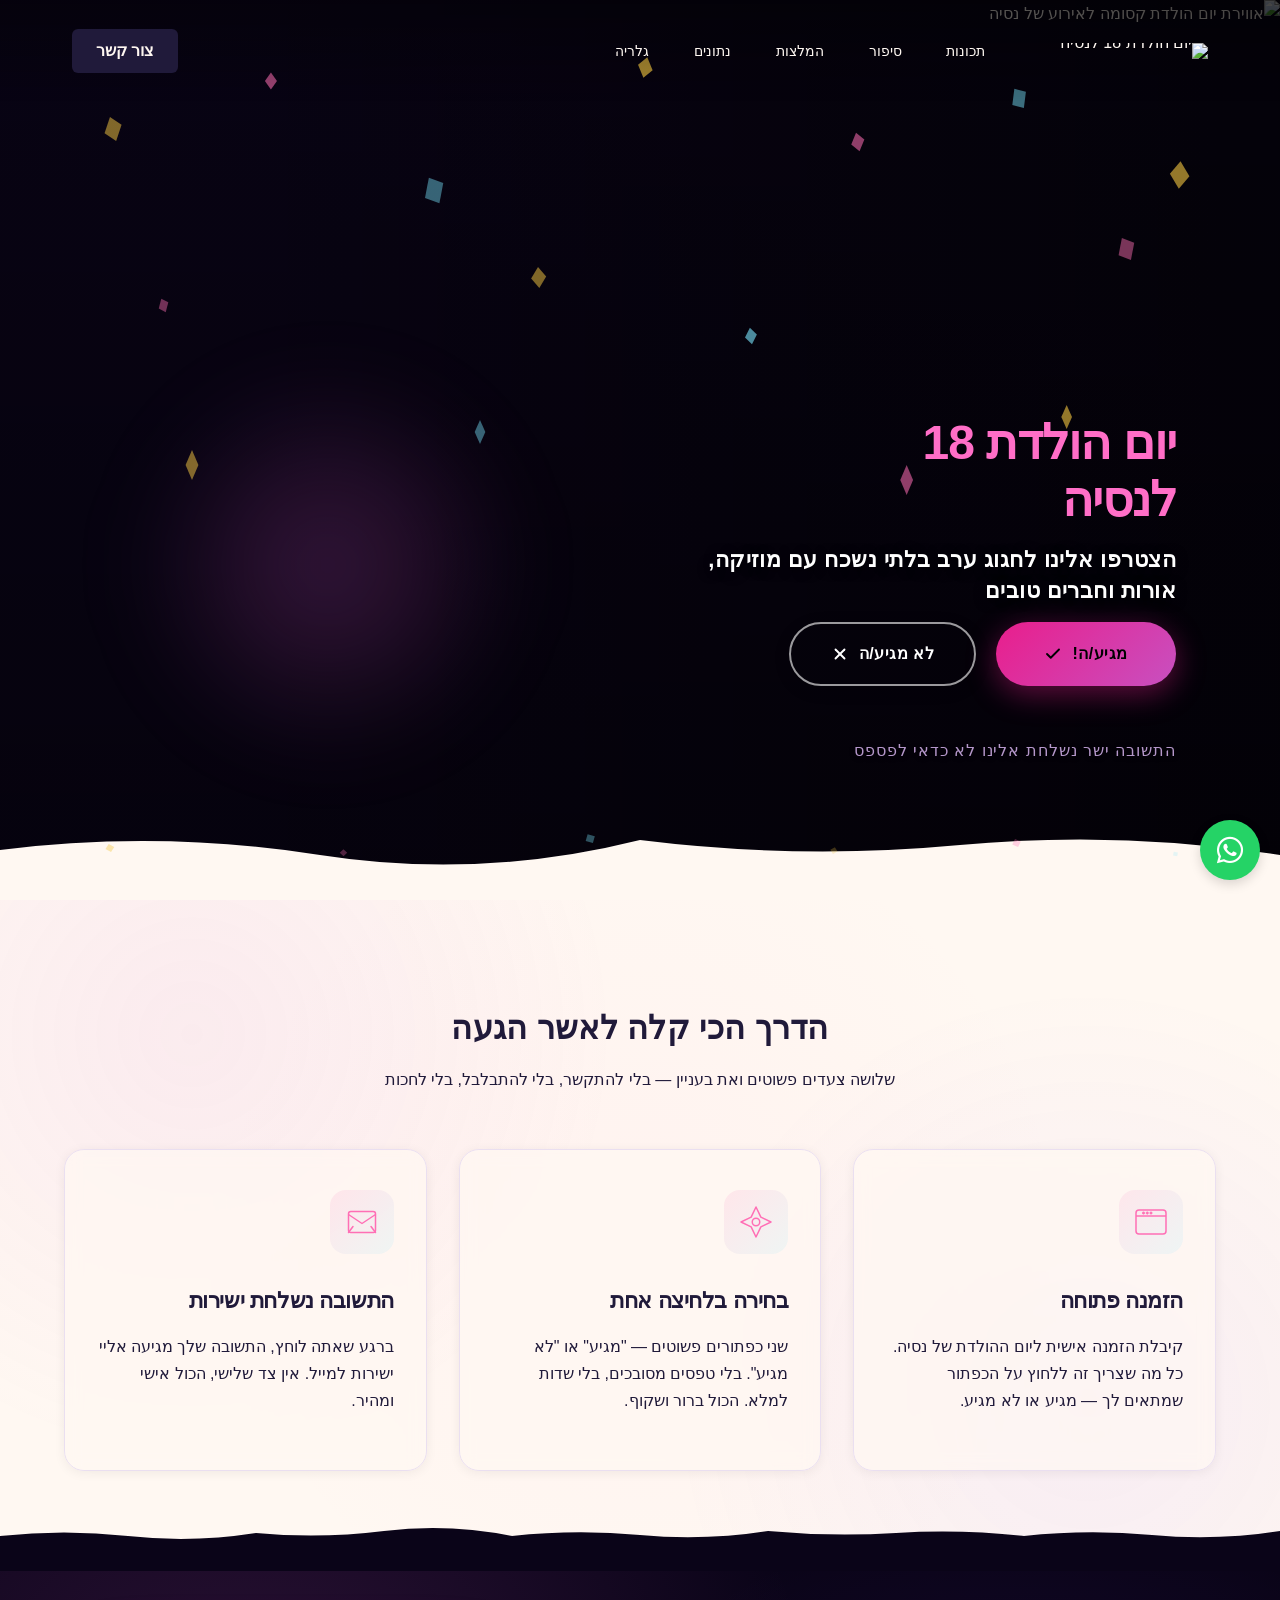
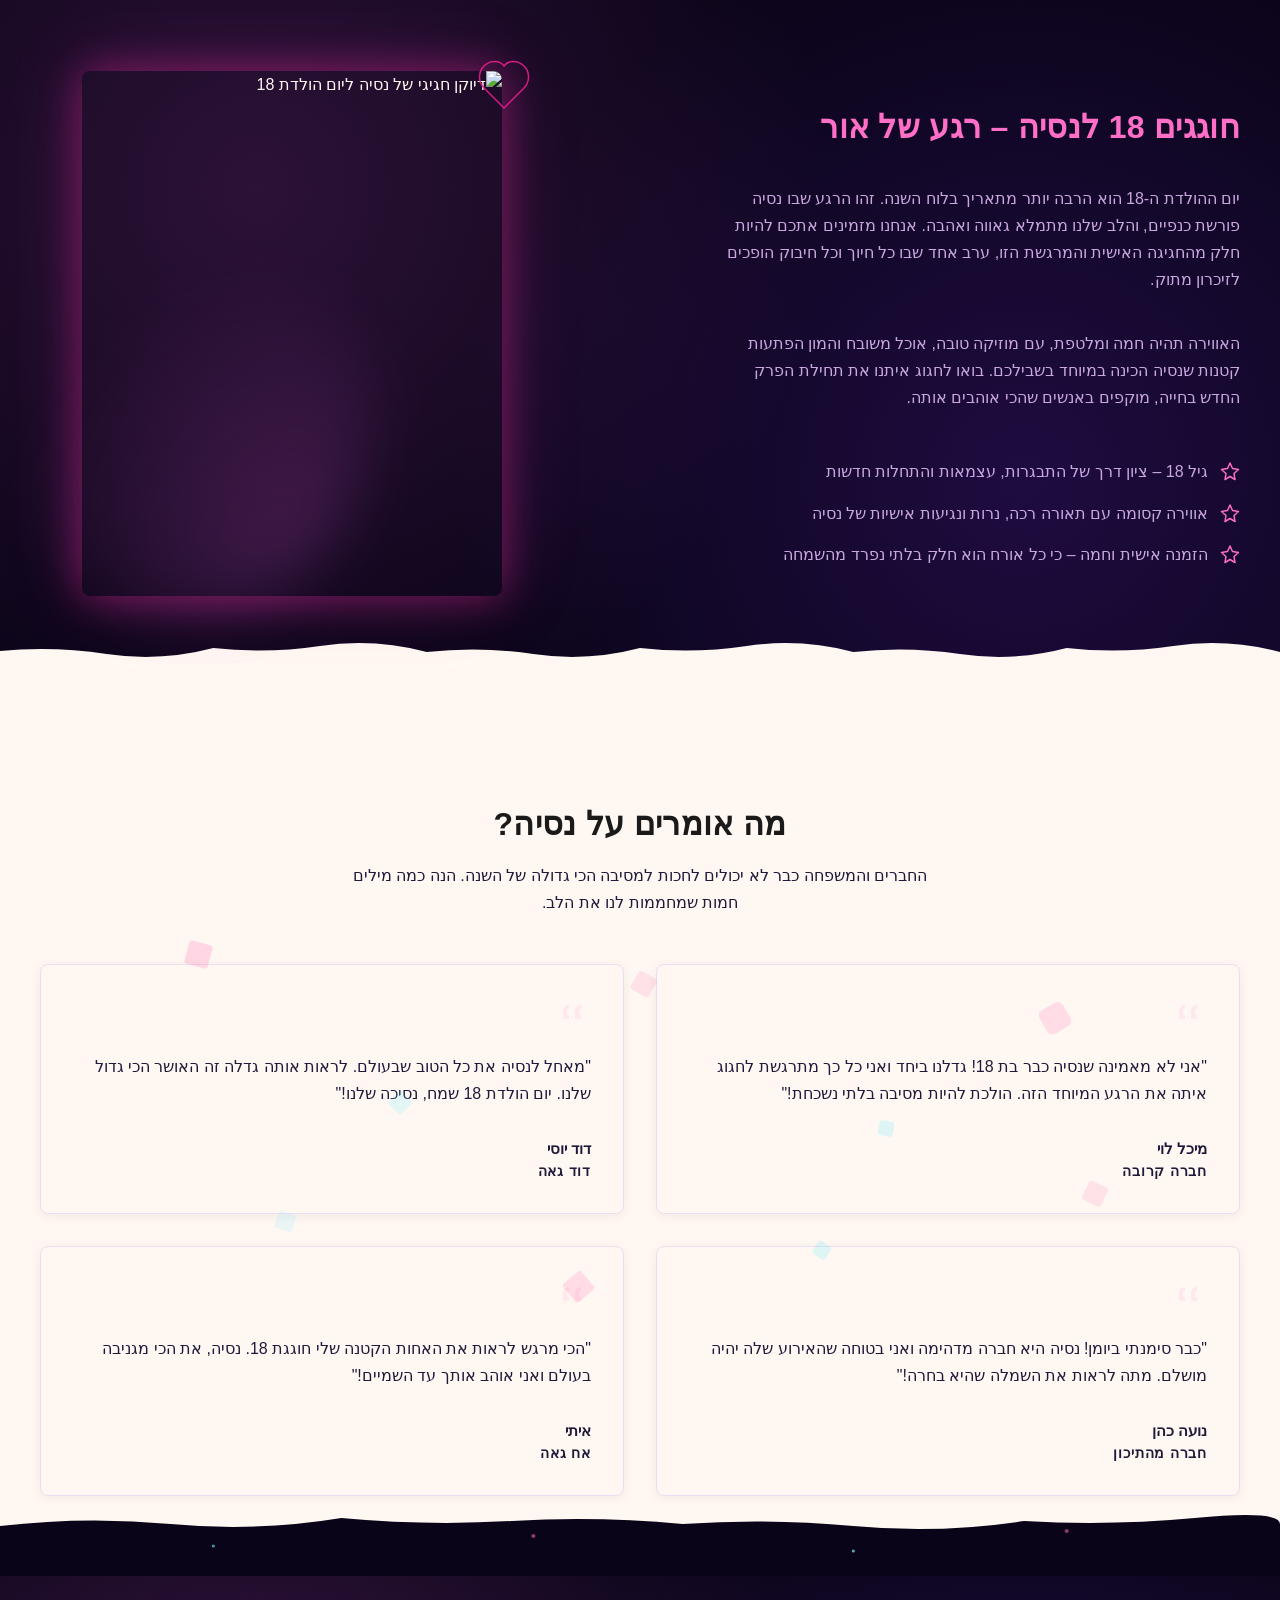
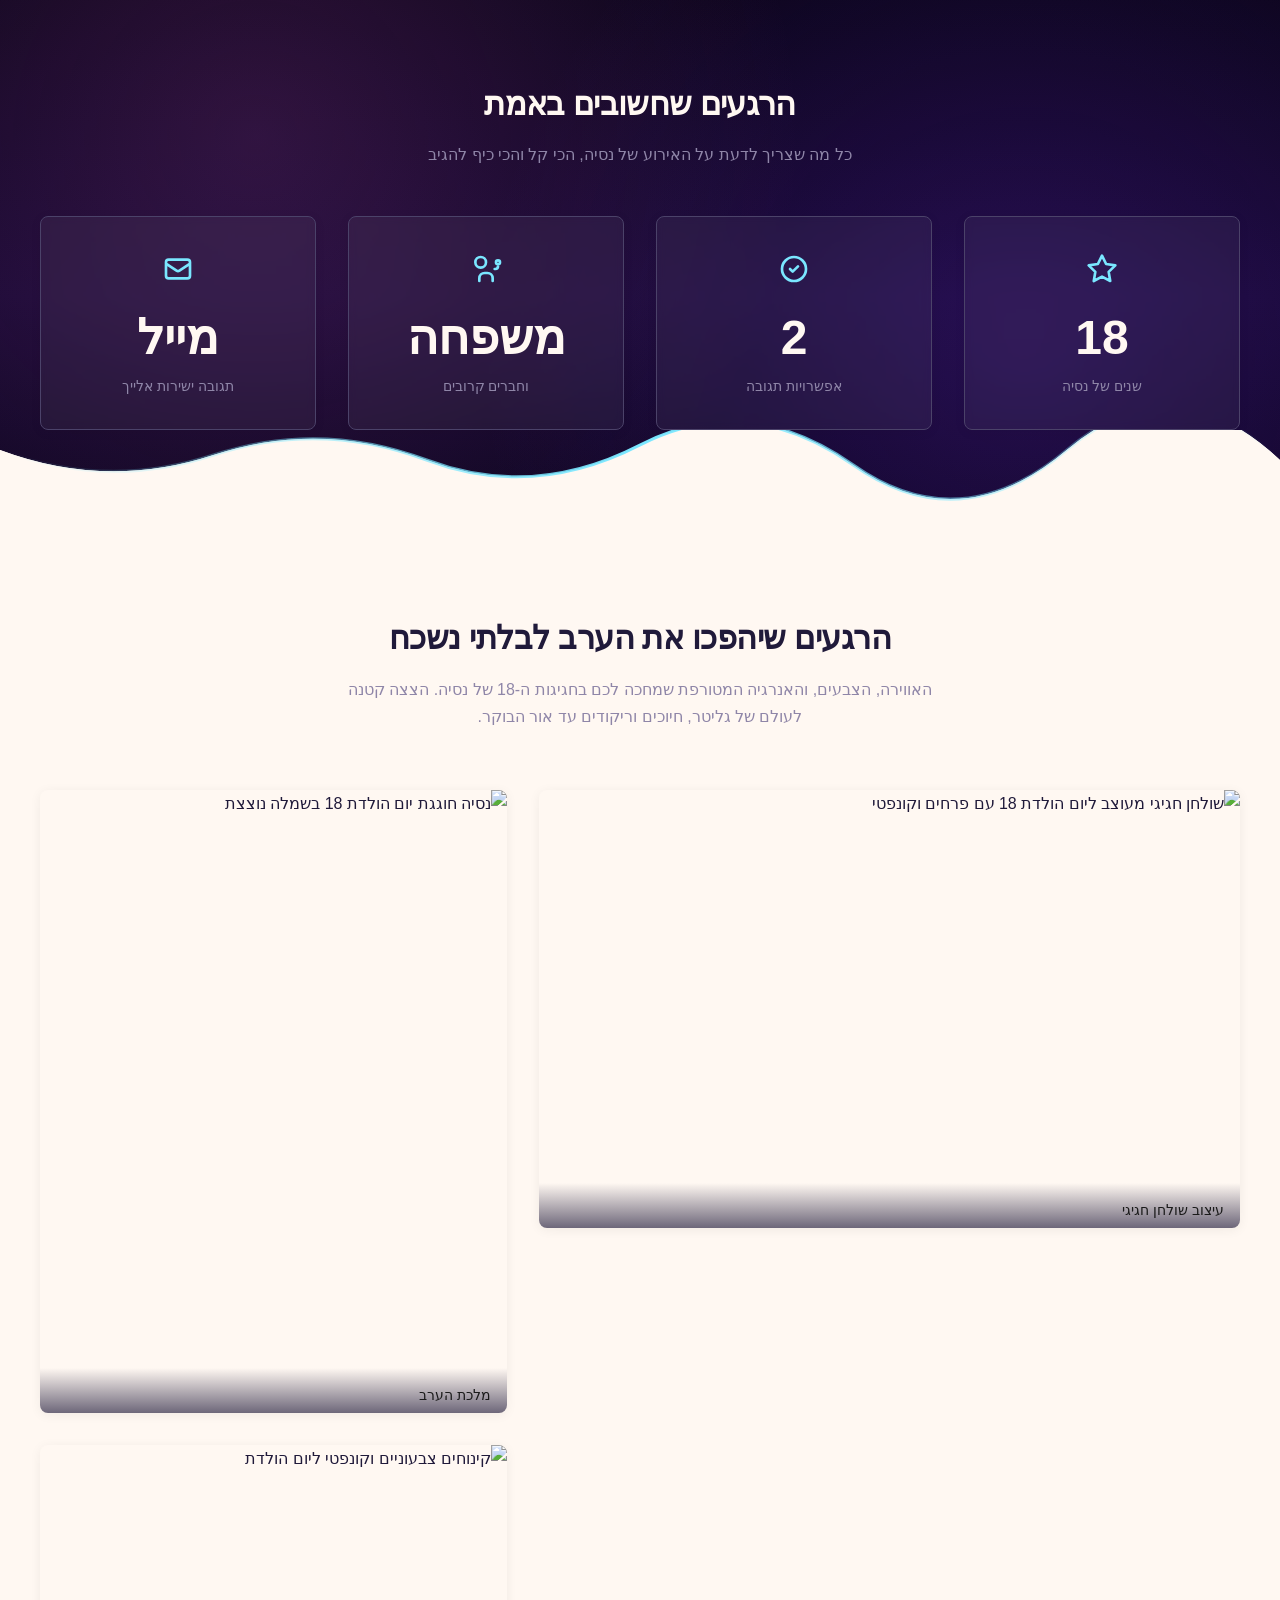
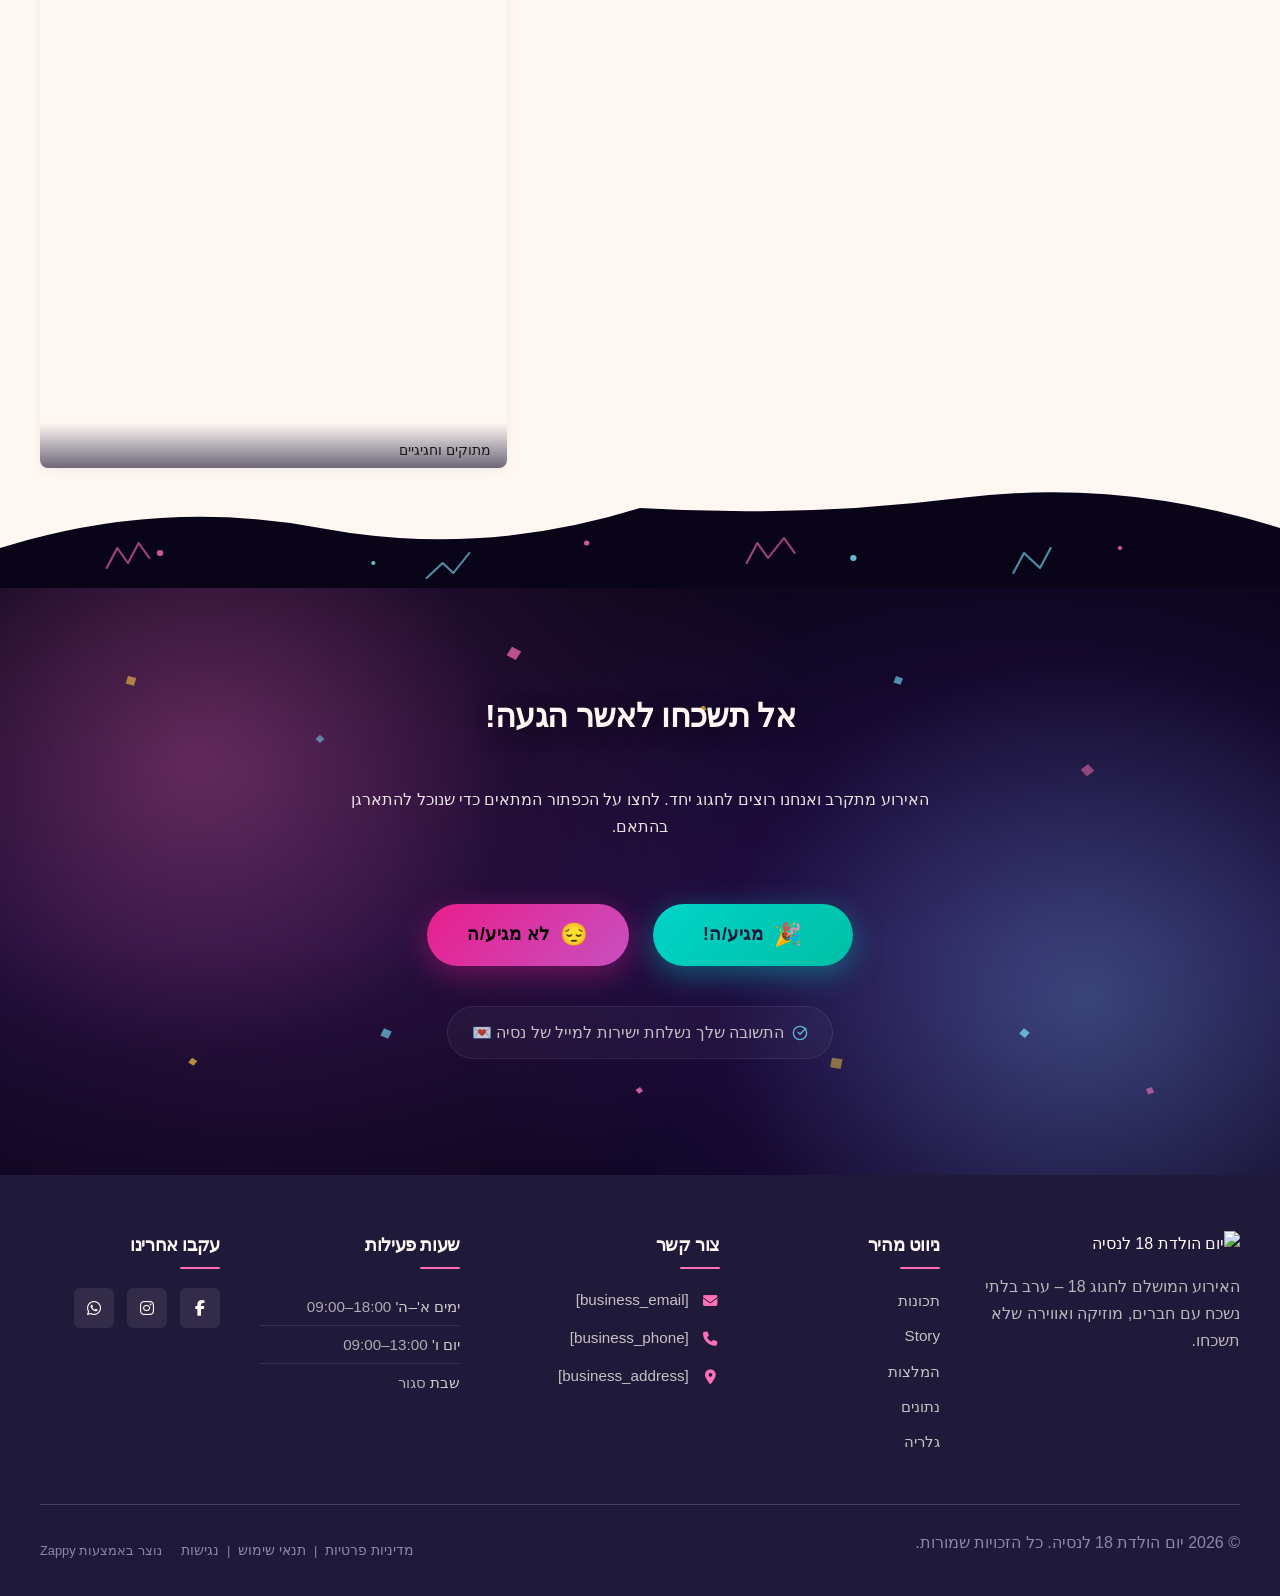
==== commit 77bec392: "Incremental sync: 1 page(s) — update_text" ====
--- a/public/index.html
+++ b/public/index.html
@@ -1 +1 @@
-<!doctype html><html dir="rtl" lang="he"><head><meta charset="UTF-8"><meta content="width=device-width,initial-scale=1" name="viewport"><meta content="index, follow" name="robots"><title>אשרו הגעה עכשיו למסיבה הכי שווה — יום הולדת 18 לנסיה</title><meta content="הזמנה דיגיטלית ליום הולדת 18 של נסיה מחכה לכם! לחצו &#39;מגיע/ה&#39; או &#39;לא מגיע/ה&#39; והתשובה נשלחת אוטומטית למייל המארחת. אל תפספסו חגיגה בלתי נשכחת עם מוזיקה, חברים ואווירה מטורפת." name="description"><meta content="הזמנות דיגיטליות לאירועים, הזמנה לאירוע השקה, אישור הגעה אונליין, יום הולדת 18, הזמנה אישית למסיבה" name="keywords"><link href="/assets/favicon.ico" rel="icon" type="image/x-icon"><link href="/assets/favicon-16x16.png" rel="icon" type="image/png" sizes="16x16"><link href="/assets/favicon-32x32.png" rel="icon" type="image/png" sizes="32x32"><link href="/assets/favicon-48x48.png" rel="icon" type="image/png" sizes="48x48"><link href="/assets/favicon-192x192.png" rel="icon" type="image/png" sizes="192x192"><link href="/assets/favicon-512x512.png" rel="icon" type="image/png" sizes="512x512"><link href="/assets/apple-touch-icon.png" rel="apple-touch-icon"><script>!function(){"use strict";var t="876591ec-0dec-452e-82c2-8e366ee0db60",e="https://api.zappy5.com/api/analytics/track",a=18e5,n=2592e6,o=!0,i=!0,r=!0;var s=function(){var e="zappy_visitor_"+t,a=null;try{if(a=localStorage.getItem(e)){var o=JSON.parse(a),i=Date.now();if(i-o.created<n)return o.lastSeen=i,localStorage.setItem(e,JSON.stringify(o)),o.id}}catch(t){console.warn("Zappy Analytics: LocalStorage not available")}var r="zv_"+Date.now()+"_"+Math.random().toString(36).substr(2,9);try{localStorage.setItem(e,JSON.stringify({id:r,created:Date.now(),lastSeen:Date.now()}))}catch(t){}return r}(),c=function(){var e="zappy_session_"+t,n=null;try{if(n=sessionStorage.getItem(e)){var o=JSON.parse(n),i=Date.now();if(i-o.timestamp<a)return o.timestamp=i,sessionStorage.setItem(e,JSON.stringify(o)),o.id}}catch(t){console.warn("Zappy Analytics: SessionStorage not available")}var r="zs_"+Date.now()+"_"+Math.random().toString(36).substr(2,9);try{sessionStorage.setItem(e,JSON.stringify({id:r,timestamp:Date.now()}))}catch(t){}return r}();function l(a,n){n=n||{};var o={website_id:t,event_type:a,page_path:window.location.pathname,referrer:document.referrer||"direct",visitor_id:s,session_id:c,metadata:n};if(navigator.sendBeacon){var i=new Blob([JSON.stringify(o)],{type:"application/json"});navigator.sendBeacon(e,i)}else fetch(e,{method:"POST",headers:{"Content-Type":"application/json"},body:JSON.stringify(o),keepalive:!0}).catch(function(t){console.warn("Zappy Analytics: Failed to track event",t)})}o&&l("pageview",{title:document.title,url:window.location.href}),i&&document.addEventListener("click",function(t){var e=t.target;if("BUTTON"===e.tagName||e.closest("button")){var a="BUTTON"===e.tagName?e:e.closest("button");l("click",{element:"button",text:a.textContent.trim().substring(0,100),id:a.id||null,class:a.className||null})}else if("A"===e.tagName||e.closest("a")){var n="A"===e.tagName?e:e.closest("a");l("navigation",{element:"link",text:n.textContent.trim().substring(0,100),href:n.href,external:n.hostname!==window.location.hostname})}},!0),r&&document.addEventListener("submit",function(t){var e=t.target;l("form_submit",{form_id:e.id||null,form_name:e.name||null,form_action:e.action||null,form_method:e.method||"GET"})},!0);var d=Date.now();window.addEventListener("beforeunload",function(){l("page_unload",{time_on_page:Math.floor((Date.now()-d)/1e3),page_path:window.location.pathname})}),window.zappyAnalytics={track:l,getVisitorId:function(){return s},getSessionId:function(){return c}}}()</script><meta content="אשרו הגעה עכשיו למסיבה הכי שווה — יום הולדת 18 לנסיה" property="og:title"><meta content="הזמנה דיגיטלית ליום הולדת 18 של נסיה מחכה לכם! לחצו &#39;מגיע/ה&#39; או &#39;לא מגיע/ה&#39; והתשובה נשלחת אוטומטית למייל המארחת. אל תפספסו חגיגה בלתי נשכחת עם מוזיקה, חברים ואווירה מטורפת." property="og:description"><meta content="summary_large_image" name="twitter:card"><meta content="אשרו הגעה עכשיו למסיבה הכי שווה — יום הולדת 18 לנסיה" name="twitter:title"><meta content="הזמנה דיגיטלית ליום הולדת 18 של נסיה מחכה לכם! לחצו &#39;מגיע/ה&#39; או &#39;לא מגיע/ה&#39; והתשובה נשלחת אוטומטית למייל המארחת. אל תפספסו חגיגה בלתי נשכחת עם מוזיקה, חברים ואווירה מטורפת." name="twitter:description"><meta content="website" property="og:type"><meta content="he_IL" property="og:locale"><link href="https://cdnjs.cloudflare.com/ajax/libs/font-awesome/6.4.0/css/all.min.css" rel="stylesheet"><style>.skip-link{position:absolute;top:0;left:0;transform:translateY(-200%);padding:12px 18px;background:var(--bg-dark,#1a1a1a);color:var(--text-light,#fff);font-weight:600;border-radius:0 0 8px 0;z-index:10000}.skip-link:focus{transform:none;outline:2px solid var(--ring,#fff);outline-offset:2px}:focus-visible{outline:2px solid var(--ring,currentColor);outline-offset:3px}</style><link href="/assets/favicon.ico" rel="icon" type="image/x-icon"><link href="/assets/favicon-16x16.png" rel="icon" type="image/png" sizes="16x16"><link href="/assets/favicon-32x32.png" rel="icon" type="image/png" sizes="32x32"><link href="/assets/favicon-48x48.png" rel="icon" type="image/png" sizes="48x48"><link href="/assets/favicon-192x192.png" rel="icon" type="image/png" sizes="192x192"><link href="/assets/favicon-512x512.png" rel="icon" type="image/png" sizes="512x512"><link href="/assets/apple-touch-icon.png" rel="apple-touch-icon"><link href="https://cdn.jsdelivr.net/npm/vanilla-cookieconsent@3/dist/cookieconsent.css" rel="stylesheet"><script src="https://cdn.jsdelivr.net/npm/vanilla-cookieconsent@3/dist/cookieconsent.umd.js"></script><script src="https://cdn.jsdelivr.net/gh/mickidum/acc_toolbar/acctoolbar/acctoolbar.min.js"></script><link href="/styles.css" rel="stylesheet"><script>window.ZAPPY_WEBSITE_ID="876591ec-0dec-452e-82c2-8e366ee0db60",window.ZAPPY_API_BASE="https://api.zappy5.com"</script><style id="zappy-dropdown-submenu-styles">#navMenu li:has(.sub-menu),.nav-menu li:has(.sub-menu),.navbar li:has(.sub-menu),nav li:has(.sub-menu){position:relative}#navMenu .sub-menu,.nav-menu .sub-menu,.navbar .sub-menu,nav .sub-menu{display:block!important;position:absolute!important;top:100%;left:0;min-width:220px;background:#fff;border-radius:8px;box-shadow:0 8px 25px rgba(0,0,0,.15);padding:8px 0;opacity:0;visibility:hidden;transform:translateY(10px);transition:all .3s ease;z-index:1000;list-style:none;pointer-events:none}#navMenu li:hover>.sub-menu,.nav-menu li:hover>.sub-menu,.navbar li:hover>.sub-menu,nav li:hover>.sub-menu{opacity:1!important;visibility:visible!important;transform:translateY(0)!important;pointer-events:auto!important}.sub-menu li{list-style:none;margin:0;padding:0}.sub-menu a{display:block!important;padding:10px 16px!important;color:var(--text-dark,#333)!important;font-weight:500;text-decoration:none;white-space:nowrap;transition:background-color .2s}.sub-menu .zappy-nav-child>a{padding-left:28px!important;font-size:.9em!important;opacity:.85!important}[dir=rtl] .sub-menu .zappy-nav-child>a,html[lang=ar] .sub-menu .zappy-nav-child>a,html[lang=he] .sub-menu .zappy-nav-child>a{padding-left:10px!important;padding-right:28px!important}.sub-menu .zappy-nav-parent>a{font-weight:600!important}.sub-menu a:hover{background-color:#f5f5f5}[dir=rtl] .nav-menu .sub-menu,[dir=rtl] .navbar .sub-menu,[dir=rtl] nav .sub-menu,html[lang=ar] .nav-menu .sub-menu,html[lang=ar] .navbar .sub-menu,html[lang=ar] nav .sub-menu,html[lang=he] .nav-menu .sub-menu,html[lang=he] .navbar .sub-menu,html[lang=he] nav .sub-menu{left:auto!important;right:0!important}.sub-menu:empty,.sub-menu:not(:has(li)):not(:has(> a)),.sub-menu:not(:has(li:not(.zappy-hidden-menu-item))):not(:has(> a)){display:none!important;opacity:0!important;visibility:hidden!important;pointer-events:none!important}li:has(.menu-group-title):hover>.sub-menu{opacity:1!important;visibility:visible!important;transform:translateY(0)!important;pointer-events:auto!important}#navMenu>li>.menu-group-title,.nav-menu>li>.menu-group-title{display:inline-block;padding:.5rem 1rem;cursor:default;user-select:none}@media (max-width:768px){#navMenu .sub-menu,.nav-menu .sub-menu,.navbar .sub-menu,nav .sub-menu{position:static!important;transform:none!important;box-shadow:none!important;background:0 0!important;max-height:0;overflow:hidden;opacity:0;visibility:hidden;transition:max-height .3s ease,opacity .3s ease;padding:0!important;border-radius:0!important}#navMenu .sub-menu.mobile-expanded,.nav-menu .sub-menu.mobile-expanded,.navbar .sub-menu.mobile-expanded{max-height:none!important;overflow-y:visible!important;opacity:1!important;visibility:visible!important;padding:8px 0 8px 16px!important}[dir=rtl] .sub-menu.mobile-expanded,html[lang=he] .sub-menu.mobile-expanded{padding:8px 16px 8px 0!important}#navMenu li:hover>.sub-menu,.nav-menu li:hover>.sub-menu,.navbar li:hover>.sub-menu,nav li:hover>.sub-menu{opacity:0;visibility:hidden;pointer-events:none}#navMenu li>.sub-menu.mobile-expanded,.nav-menu li>.sub-menu.mobile-expanded,.navbar li>.sub-menu.mobile-expanded,nav li>.sub-menu.mobile-expanded{opacity:1!important;visibility:visible!important;pointer-events:auto!important}#navMenu li:has(.sub-menu),.nav-menu li:has(.sub-menu),.navbar li:has(.sub-menu),nav li:has(.sub-menu){display:flex!important;flex-wrap:wrap!important;align-items:center!important;position:relative!important;min-height:44px!important}#navMenu li:has(.sub-menu)>a,.nav-menu li:has(.sub-menu)>a,.navbar li:has(.sub-menu)>a,nav li:has(.sub-menu)>a{flex:1!important;min-width:0!important}#navMenu li:has(.sub-menu)>.menu-group-title,.nav-menu li:has(.sub-menu)>.menu-group-title,.navbar li:has(.sub-menu)>.menu-group-title,nav li:has(.sub-menu)>.menu-group-title{flex:1!important;min-width:0!important;padding:0!important;line-height:inherit!important}#navMenu li:has(.sub-menu)>.sub-menu,.nav-menu li:has(.sub-menu)>.sub-menu,.navbar li:has(.sub-menu)>.sub-menu,nav li:has(.sub-menu)>.sub-menu{flex-basis:100%!important;width:100%!important}#navMenu li:has(.sub-menu)>a [class*=arrow],#navMenu li:has(.sub-menu)>a [class*=chevron],.nav-menu li:has(.sub-menu)>a .fa-angle-down,.nav-menu li:has(.sub-menu)>a .fa-chevron-down,.nav-menu li:has(.sub-menu)>a [class*=arrow],.nav-menu li:has(.sub-menu)>a [class*=chevron],nav li:has(.sub-menu)>a [class*=arrow],nav li:has(.sub-menu)>a [class*=chevron]{display:none!important;visibility:hidden!important}.mobile-submenu-toggle{display:flex!important;align-items:center!important;justify-content:center!important;width:44px!important;height:auto!important;background:0 0!important;border:none!important;cursor:pointer!important;color:var(--text-light)!important;position:static!important;flex-shrink:0!important;align-self:stretch!important;z-index:2!important;padding:0!important;margin:0!important}.mobile-submenu-toggle::after{content:''!important;width:0!important;height:0!important;border-left:6px solid transparent!important;border-right:6px solid transparent!important;border-top:7px solid currentColor!important;transition:transform .3s ease!important}.mobile-submenu-toggle.expanded::after{transform:rotate(180deg)!important}.sub-menu a{padding:10px 0!important;display:block!important;color:var(--text-light)!important;white-space:normal!important}.sub-menu .zappy-nav-child>a{padding-left:28px!important;font-size:.9em!important;opacity:.85!important}[dir=rtl] .sub-menu .zappy-nav-child>a,html[lang=ar] .sub-menu .zappy-nav-child>a,html[lang=he] .sub-menu .zappy-nav-child>a{padding-left:0!important;padding-right:28px!important}.sub-menu .zappy-nav-parent>a{font-weight:600!important}#navMenu.active,.nav-menu.active{max-width:100vw!important;overflow-x:hidden!important;box-sizing:border-box!important}.navbar .sub-menu li a,.zappy-products-dropdown .sub-menu a,nav.navbar .sub-menu li a{color:var(--text-light)!important}}@media (min-width:769px){.mobile-submenu-toggle{display:none!important}}</style><style id="zappy-widget-visibility">html[dir=rtl] .whatsapp-float{right:20px!important;left:auto!important}html:not([dir]) .whatsapp-float,html[dir=ltr] .whatsapp-float{left:20px!important;right:auto!important}html[dir=rtl] #mic-access-tool-general-button,html[dir=rtl] #mic-init-access-tool #mic-access-tool-general-button,html[dir=rtl] #mic-init-access-tool .mic-access-tool-general-button,html[dir=rtl] ._access-icon,html[dir=rtl] .mic-access-tool-general-button{left:20px!important;right:auto!important}html:not([dir]) #mic-access-tool-general-button,html:not([dir]) #mic-init-access-tool #mic-access-tool-general-button,html:not([dir]) #mic-init-access-tool .mic-access-tool-general-button,html:not([dir]) ._access-icon,html:not([dir]) .mic-access-tool-general-button,html[dir=ltr] #mic-access-tool-general-button,html[dir=ltr] #mic-init-access-tool #mic-access-tool-general-button,html[dir=ltr] #mic-init-access-tool .mic-access-tool-general-button,html[dir=ltr] ._access-icon,html[dir=ltr] .mic-access-tool-general-button{right:20px!important;left:auto!important}@media (max-width:768px){.whatsapp-float{display:flex!important}}@media (min-width:769px){.whatsapp-float{display:flex!important}}@media (max-width:768px){#mic-access-tool-general-button,#mic-init-access-tool #mic-access-tool-general-button,#mic-init-access-tool .mic-access-tool-general-button,._access-icon,.mic-access-tool-general-button{display:flex!important;visibility:visible!important;opacity:1!important;pointer-events:auto!important}#mic-access-tool-box.opened-mic-access-tool,#mic-init-access-tool #mic-access-tool-box.opened-mic-access-tool,.mic-access-tool-box.opened-mic-access-tool{visibility:visible!important;opacity:1!important;pointer-events:auto!important}}@media (min-width:769px){#mic-access-tool-general-button,#mic-init-access-tool #mic-access-tool-general-button,#mic-init-access-tool .mic-access-tool-general-button,._access-icon,.mic-access-tool-general-button{display:flex!important;visibility:visible!important;opacity:1!important;pointer-events:auto!important}#mic-access-tool-box.opened-mic-access-tool,#mic-init-access-tool #mic-access-tool-box.opened-mic-access-tool,.mic-access-tool-box.opened-mic-access-tool{visibility:visible!important;opacity:1!important;pointer-events:auto!important}}</style></head><body><a href="#main" class="skip-link">דלג לתוכן הראשי</a><nav class="navbar" dir="rtl"><button aria-label="Menu" class="mobile-toggle" id="mobileToggle"><svg viewBox="0 0 24 24" fill="none" height="24" width="24" class="hamburger-icon"><path d="M3 12h18M3 6h18M3 18h18" stroke="currentColor" stroke-width="2" stroke-linecap="round"></path></svg> <svg viewBox="0 0 24 24" fill="none" height="24" width="24" class="close-icon" style="display:none"><path d="M18 6L6 18M6 6l12 12" stroke="currentColor" stroke-width="2" stroke-linecap="round"></path></svg></button> <button aria-label="Call" class="phone-header-btn" data-phone="[business_phone]"><svg viewBox="0 0 24 24" fill="currentColor" height="20" width="20"><path d="M22 16.92v3a2 2 0 0 1-2.18 2 19.79 19.79 0 0 1-8.63-3.07 19.5 19.5 0 0 1-6-6 19.79 19.79 0 0 1-3.07-8.67A2 2 0 0 1 4.11 2h3a2 2 0 0 1 2 1.72 12.84 12.84 0 0 0 .7 2.81 2 2 0 0 1-.45 2.11L8.09 9.91a16 16 0 0 0 6 6l1.27-1.27a2 2 0 0 1 2.11-.45 12.84 12.84 0 0 0 2.81.7A2 2 0 0 1 22 16.92z"></path></svg></button><div class="nav-container"><div class="nav-right-group"><div class="nav-brand"><a href="/" class="logo-link"><img alt="יום הולדת 18 לנסיה" class="logo" src="/assets/site---------image-1.webp"></a></div><ul class="nav-menu" id="navMenu"><li><a href="#features">תכונות</a></li><li><a href="#story">סיפור</a></li><li><a href="#testimonials">המלצות</a></li><li><a href="#stats">נתונים</a></li><li><a href="#gallery">גלריה</a></li><li class="mobile-contact-link nav-cta-mobile-item"><a href="#cta" class="nav-cta-btn">צור קשר</a></li></ul></div><div class="nav-cta-container"><a href="#cta" class="nav-cta-btn">צור קשר</a></div></div></nav><script>window.addEventListener("load",function(){const e=document.querySelector(".navbar, nav, header");if(!e)return void console.log("[Navbar] Navbar element not found");let t=document.getElementById("mobileToggle")||document.querySelector(".mobile-toggle")||document.querySelector(".hamburger")||document.querySelector(".hamburger-menu")||document.querySelector(".menu-toggle")||document.querySelector(".burger-menu")||document.querySelector('[aria-label="Menu"]')||document.querySelector('[aria-label="תפריט"]');const o=document.querySelector(".phone-header-btn"),n=window.getComputedStyle(e);let r=n.backgroundColor;if(console.log("[Navbar] Initial navbar background:",r),"transparent"===r||"rgba(0, 0, 0, 0)"===r||r.startsWith("rgba")&&r.includes(", 0)")){const e=n.backgroundImage;if(e&&"none"!==e)console.log("[Navbar] Navbar has background image/gradient, using dark text"),r="rgb(240, 240, 240)";else{const e=window.getComputedStyle(document.body).backgroundColor;console.log("[Navbar] Navbar transparent, using body background:",e),r=e}}const a=r.match(/\d+/g);if(a&&a.length>=3){const e=(.299*parseInt(a[0])+.587*parseInt(a[1])+.114*parseInt(a[2]))/255;console.log("[Navbar] Mobile button colors preserved from Claude CSS (luminance:",e.toFixed(2)+")");const n=document.createElement("style");n.id="zappy-mobile-nav-fix";document.documentElement.lang;document.documentElement.dir,n.textContent='\n        /* Hide mobile buttons on desktop, show only on mobile */\n        @media (min-width: 769px) {\n          .mobile-toggle,\n          .phone-header-btn {\n            display: none !important;\n          }\n        }\n        \n        /* Show and position mobile buttons correctly on mobile */\n        @media (max-width: 768px) {\n          .navbar,\n          nav.navbar {\n            min-height: 70px !important;\n          }\n\n          .mobile-toggle,\n          .phone-header-btn {\n            position: absolute !important;\n            top: 0 !important;\n            bottom: 0 !important;\n            margin-top: auto !important;\n            margin-bottom: auto !important;\n            transform: none !important;\n            z-index: 1001 !important;\n            display: flex !important;\n            align-items: center !important;\n            justify-content: center !important;\n            width: 36px !important;\n            height: 36px !important;\n            border-radius: 50% !important;\n            border: none !important;\n            cursor: pointer !important;\n            padding: 6px !important;\n            background: none !important;\n            color: var(--nav-text, var(--text-light)) !important;\n            touch-action: manipulation !important;\n            -webkit-tap-highlight-color: transparent !important;\n          }\n\n          html[data-zappy-site-type="ecommerce"] .phone-header-btn,\n          body[data-zappy-site-type="ecommerce"] .phone-header-btn,\n          html[data-zappy-site-type="ecommerce"] header .phone-header-btn,\n          html[data-zappy-site-type="ecommerce"] nav .phone-header-btn {\n            display: none !important;\n            visibility: hidden !important;\n            width: 0 !important;\n            height: 0 !important;\n            min-width: 0 !important;\n            overflow: hidden !important;\n          }\n          \n          /* LTR positioning (default): hamburger LEFT, phone RIGHT */\n          html:not([dir="rtl"]):not([lang="he"]):not([lang="ar"]) .mobile-toggle,\n          html[dir="ltr"] .mobile-toggle {\n            left: 12px !important;\n            right: auto !important;\n          }\n          html:not([dir="rtl"]):not([lang="he"]):not([lang="ar"]) .phone-header-btn,\n          html[dir="ltr"] .phone-header-btn {\n            right: 12px !important;\n            left: auto !important;\n          }\n          \n          /* RTL positioning: hamburger RIGHT, phone LEFT */\n          html[dir="rtl"] .mobile-toggle,\n          html[lang="he"] .mobile-toggle,\n          html[lang="ar"] .mobile-toggle {\n            right: 12px !important;\n            left: auto !important;\n          }\n          html[dir="rtl"] .phone-header-btn,\n          html[lang="he"] .phone-header-btn,\n          html[lang="ar"] .phone-header-btn {\n            left: 12px !important;\n            right: auto !important;\n          }\n          \n          /* CRITICAL: Ensure nav-container has min-height on mobile */\n          /* All children are positioned absolutely/fixed on mobile, so height:auto collapses to 0 */\n          .nav-container {\n            min-height: 70px !important;\n            position: relative !important;\n          }\n          \n          /* Ensure SVG icons are properly sized and inherit color */\n          .mobile-toggle svg,\n          .phone-header-btn svg {\n            width: 24px !important;\n            height: 24px !important;\n            /* Don\'t force display - let JavaScript control hamburger/close toggle */\n          }\n          \n          /* Reset nav-cta-container on mobile - remove desktop box-shadow/padding */\n          /* that creates a visible ghost box when CTA button is hidden */\n          .nav-cta-container {\n            box-shadow: none !important;\n            padding: 0 !important;\n          }\n          \n          /* Hide nav-cta-container entirely on mobile when there\'s no lang-switcher */\n          /* (only the CTA button is inside, and it\'s hidden on mobile) */\n          .nav-cta-container:not(:has(.lang-switcher)) {\n            display: none !important;\n          }\n          \n          /* CRITICAL: Prevent hero image fade gradient from bleeding over headline text */\n          /* The .image-fade-gradient has bottom: -30px (extends below parent) */\n          /* On mobile stacked layout, this overlaps the h1 text below the image */\n          .hero-image-column {\n            overflow: hidden !important;\n          }\n          .image-fade-gradient {\n            bottom: 0 !important;\n          }\n          \n          /* Hide desktop language switcher on mobile - hamburger menu handles it */\n          /* High specificity to override stored CSS */\n          .lang-switcher,\n          .nav-cta-container .lang-switcher,\n          .nav-container .lang-switcher,\n          .navbar .lang-switcher,\n          .navbar .nav-cta-container .lang-switcher {\n            display: none !important;\n          }\n        }\n      ';const r=document.getElementById("zappy-mobile-nav-fix");r&&r.remove(),document.head.appendChild(n),console.log("[Navbar] Critical CSS injected for mobile nav positioning");const i=window.innerWidth<=768;if(t){const e=t.querySelector(".hamburger-icon"),o=t.querySelector(".close-icon");e&&(e.style.setProperty("width","24px","important"),e.style.setProperty("height","24px","important"),e.style.setProperty("display","block","important")),o&&(o.style.setProperty("width","24px","important"),o.style.setProperty("height","24px","important"),o.style.setProperty("display","none","important")),i?(t.style.setProperty("position","absolute","important"),t.style.setProperty("top","0","important"),t.style.setProperty("bottom","0","important"),t.style.setProperty("margin-top","auto","important"),t.style.setProperty("margin-bottom","auto","important"),t.style.setProperty("transform","none","important"),t.style.setProperty("z-index","1001","important"),t.style.removeProperty("left"),t.style.removeProperty("right"),console.log("[Navbar] Mobile toggle positioning applied (mobile viewport)")):(t.style.removeProperty("position"),t.style.removeProperty("top"),t.style.removeProperty("transform"),t.style.removeProperty("z-index"),t.style.removeProperty("left"),t.style.removeProperty("right"),console.log("[Navbar] Desktop viewport - cleared mobile toggle inline positioning"))}if(o){const e=o.querySelector("svg");e&&(e.style.width="24px",e.style.height="24px",e.setAttribute("width","24"),e.setAttribute("height","24")),i?(o.style.setProperty("position","absolute","important"),o.style.setProperty("top","0","important"),o.style.setProperty("bottom","0","important"),o.style.setProperty("margin-top","auto","important"),o.style.setProperty("margin-bottom","auto","important"),o.style.setProperty("transform","none","important"),o.style.setProperty("z-index","1001","important"),o.style.removeProperty("left"),o.style.removeProperty("right"),console.log("[Navbar] Phone button positioning applied (mobile viewport)")):(o.style.removeProperty("position"),o.style.removeProperty("top"),o.style.removeProperty("transform"),o.style.removeProperty("z-index"),o.style.removeProperty("left"),o.style.removeProperty("right"),console.log("[Navbar] Desktop viewport - cleared phone button inline positioning"))}}else console.log("[Navbar] Could not parse background color:",r);t=document.getElementById("mobileToggle")||document.querySelector(".mobile-toggle")||document.querySelector(".hamburger")||document.querySelector(".hamburger-menu")||document.querySelector(".menu-toggle")||document.querySelector(".burger-menu")||document.querySelector('[aria-label="Menu"]')||document.querySelector('[aria-label="תפריט"]');const i=document.getElementById("navMenu")||document.querySelector(".nav-menu")||document.querySelector(".nav-links")||document.querySelector("nav ul:not(.submenu)");if(!t||!i)return void console.log("[Navbar] Mobile toggle or menu not found:",{toggle:!!t,menu:!!i});i.id||(i.id="navMenu"),console.log("[Navbar] Initializing mobile menu...");const l=t.cloneNode(!0);t.parentNode.replaceChild(l,t);var s=0;function p(e){var t=Date.now();t-s<300||(s=t,function(e){e.preventDefault(),e.stopPropagation();const t=l.querySelector(".hamburger-icon"),o=l.querySelector(".close-icon");i.classList.contains("active")?(i.classList.remove("active"),t&&t.style.setProperty("display","block","important"),o&&o.style.setProperty("display","none","important"),document.body.style.overflow="",document.body.classList.remove("menu-open"),console.log("[Navbar] Menu closed")):(i.classList.add("active"),t&&t.style.setProperty("display","none","important"),o&&o.style.setProperty("display","block","important"),document.body.style.overflow="hidden",document.body.classList.add("menu-open"),console.log("[Navbar] Menu opened"))}(e))}l.addEventListener("click",p),l.addEventListener("touchend",p),document.addEventListener("keydown",function(e){if(("Escape"===e.key||"Esc"===e.key)&&i.classList.contains("active")){const e=l.querySelector(".hamburger-icon"),t=l.querySelector(".close-icon");i.classList.remove("active"),e&&e.style.setProperty("display","block","important"),t&&t.style.setProperty("display","none","important"),document.body.style.overflow="",document.body.classList.remove("menu-open"),console.log("[Navbar] Menu closed (Escape)")}}),i.querySelectorAll("a").forEach(function(e){e.addEventListener("click",function(){if("#"===this.getAttribute("href"))return;const e=l.querySelector(".hamburger-icon"),t=l.querySelector(".close-icon");i.classList.remove("active"),e&&e.style.setProperty("display","block","important"),t&&t.style.setProperty("display","none","important"),document.body.style.overflow="",document.body.classList.remove("menu-open"),console.log("[Navbar] Menu closed (link clicked)")})});var m=i.querySelectorAll(".dropdown-toggle");m.forEach(function(e){e.addEventListener("click",function(e){e.preventDefault(),e.stopPropagation();var t=this.closest(".nav-dropdown");t&&(t.parentNode.querySelectorAll(".nav-dropdown.open").forEach(function(e){e!==t&&e.classList.remove("open")}),t.classList.toggle("open"),console.log("[Navbar] Dropdown toggled:",t.classList.contains("open")?"open":"closed"))})}),document.addEventListener("click",function(e){e.target.closest(".nav-dropdown")||document.querySelectorAll(".nav-dropdown.open").forEach(function(e){e.classList.remove("open")})}),console.log("[Navbar] Dropdown handlers initialized for "+m.length+" dropdowns"),o&&o.addEventListener("click",function(){const e=document.querySelectorAll('a[href^="tel:"]'),t=e.length>0?e[0].getAttribute("href").replace("tel:",""):"[business_phone]";window.location.href="tel:"+t,console.log("[Navbar] Phone button clicked")}),console.log("[Navbar] Mobile menu initialized successfully")})</script><main id="main"><section class="index-hero-section" data-band-index="0" data-layout-spec="דף הבית-hero" id="hero" data-hero-type="fullscreen-scrim"><div class="hero-bg-wrapper"><img alt="אווירת יום הולדת קסומה לאירוע של נסיה" class="hero-bg-img" src="/assets/site-index-hero-image-1.webp" data-context="Cinematic twilight birthday atmosphere with warm golden fairy lights, suspended confetti particles, a soft magenta-purple glow, and a dark elegant night sky backdrop. The scene feels youthful, celebratory, and premium, perfect for an 18th birthday invitation hero." data-placeholder="index-hero-image-1" height="600" loading="eager" width="1200" data-hero-bg="true" fetchpriority="high"></div><div class="hero-scrim" aria-hidden="true"></div><div class="hero-confetti" aria-hidden="true"><svg viewBox="0 0 1200 600" xmlns="http://www.w3.org/2000/svg" aria-hidden="true" data-no-icon-edit="true" preserveAspectRatio="none"><rect height="12" width="12" x="100" y="80" fill="#F5C842" opacity="0.6" transform="rotate(25 106 86)"></rect><rect height="8" width="8" x="250" y="50" fill="#FF6FB5" opacity="0.7" transform="rotate(45 254 54)"></rect><rect height="14" width="14" x="400" y="120" fill="#7AE7FF" opacity="0.5" transform="rotate(15 407 127)"></rect><rect height="10" width="10" x="600" y="40" fill="#F5C842" opacity="0.8" transform="rotate(60 605 45)"></rect><rect height="9" width="9" x="800" y="90" fill="#FF6FB5" opacity="0.65" transform="rotate(30 804 94)"></rect><rect height="11" width="11" x="950" y="60" fill="#7AE7FF" opacity="0.55" transform="rotate(10 955 65)"></rect><rect height="13" width="13" x="1100" y="110" fill="#F5C842" opacity="0.7" transform="rotate(50 1106 116)"></rect><rect height="7" width="7" x="150" y="200" fill="#FF6FB5" opacity="0.5" transform="rotate(20 153 203)"></rect><rect height="10" width="10" x="500" y="180" fill="#F5C842" opacity="0.6" transform="rotate(40 505 185)"></rect><rect height="8" width="8" x="700" y="220" fill="#7AE7FF" opacity="0.7" transform="rotate(35 704 224)"></rect><rect height="12" width="12" x="1050" y="160" fill="#FF6FB5" opacity="0.55" transform="rotate(15 1056 166)"></rect><polygon fill="#F5C842" opacity="0.6" points="180,300 186,310 180,320 174,310"></polygon><polygon fill="#7AE7FF" opacity="0.5" points="450,280 455,288 450,296 445,288"></polygon><polygon fill="#FF6FB5" opacity="0.65" points="850,310 856,320 850,330 844,320"></polygon><polygon fill="#F5C842" opacity="0.7" points="1000,270 1005,278 1000,286 995,278"></polygon></svg></div><div class="hero-glow-blob" aria-hidden="true"></div><div class="hero-overlay"><div class="hero-text-block"><h1 class="hero-title">יום הולדת 18<br>לנסיה</h1><h3 class="hero-subtitle">הצטרפו אלינו לחגוג ערב בלתי נשכח עם מוזיקה, אורות וחברים טובים</h3><div class="hero-cta-group"><a href="#rsvp" class="btn-rsvp btn-rsvp--coming"><span>מגיע/ה!</span> <svg viewBox="0 0 24 24" fill="none" height="18" width="18" data-element-type="icon" data-icon-type="svg" stroke="currentColor" stroke-linecap="round" stroke-linejoin="round" stroke-width="2.5"><path d="M20 6L9 17l-5-5"></path></svg> </a><a href="#rsvp" class="btn-rsvp btn-rsvp--not-coming"><span>לא מגיע/ה</span> <svg viewBox="0 0 24 24" fill="none" height="18" width="18" data-element-type="icon" data-icon-type="svg" stroke="currentColor" stroke-linecap="round" stroke-linejoin="round" stroke-width="2.5"><line x1="18" x2="6" y1="6" y2="18"></line><line x1="6" x2="18" y1="6" y2="18"></line></svg></a></div><p class="hero-reassurance">התשובה נשלחת ישירות למייל של המארחת</p></div></div><div class="hero-divider-wrapper" aria-hidden="true"><svg viewBox="0 0 1200 80" xmlns="http://www.w3.org/2000/svg" aria-hidden="true" data-no-icon-edit="true" preserveAspectRatio="none"><defs><linearGradient id="dividerGrad" x1="0%" x2="100%" y1="0%" y2="0%"><stop offset="0%" stop-color="#0A0418" stop-opacity="1"></stop><stop offset="50%" stop-color="#150830" stop-opacity="0.9"></stop><stop offset="100%" stop-color="#1E0F3C" stop-opacity="0.7"></stop></linearGradient></defs><path d="M0,80 L0,30 Q150,10 300,35 T600,20 Q750,40 900,25 T1200,35 L1200,80 Z" fill="var(--bg-light)"></path><rect height="6" width="6" x="100" y="25" fill="#F5C842" opacity="0.4" transform="rotate(30 103 28)"></rect><rect height="5" width="5" x="320" y="30" fill="#FF6FB5" opacity="0.3" transform="rotate(45 322 32)"></rect><rect height="7" width="7" x="550" y="15" fill="#7AE7FF" opacity="0.35" transform="rotate(15 553 18)"></rect><rect height="5" width="5" x="780" y="28" fill="#F5C842" opacity="0.25" transform="rotate(60 782 30)"></rect><rect height="6" width="6" x="950" y="20" fill="#FF6FB5" opacity="0.3" transform="rotate(25 953 23)"></rect><rect height="4" width="4" x="1100" y="32" fill="#7AE7FF" opacity="0.2" transform="rotate(10 1102 34)"></rect></svg></div></section><section class="index-features-section" data-band-index="1" data-layout-spec="דף הבית-features" id="features"><div class="section-bg-deco" aria-hidden="true"></div><div class="features-container"><div class="features-intro"><h2 class="features-title">הדרך הכי קלה לאשר הגעה</h2><p class="features-subtitle">שלושה צעדים פשוטים ואת בעניין — בלי להתקשר, בלי להתבלבל, בלי לחכות</p></div><div class="features-grid"><article class="feature-card"><div class="card-icon-wrapper"><svg viewBox="0 0 48 48" xmlns="http://www.w3.org/2000/svg" fill="none" data-element-type="icon" data-icon-type="svg" class="card-icon"><rect height="32" width="40" x="4" y="8" rx="4" stroke="currentColor" stroke-width="2"></rect><path d="M4 16h40" stroke="currentColor" stroke-width="2"></path><circle cx="14" cy="12" r="1.5" fill="currentColor"></circle><circle cx="19" cy="12" r="1.5" fill="currentColor"></circle><circle cx="24" cy="12" r="1.5" fill="currentColor"></circle></svg></div><h3 class="card-title">הזמנה פתוחה</h3><p class="card-desc">קיבלת הזמנה אישית ליום ההולדת של נסיה. כל מה שצריך זה ללחוץ על הכפתור שמתאים לך — מגיע או לא מגיע.</p></article><article class="feature-card"><div class="card-icon-wrapper"><svg viewBox="0 0 48 48" xmlns="http://www.w3.org/2000/svg" fill="none" data-element-type="icon" data-icon-type="svg" class="card-icon"><path d="M24 4L30.472 17.528L44 24L30.472 30.472L24 44L17.528 30.472L4 24L17.528 17.528L24 4Z" stroke="currentColor" stroke-width="2" stroke-linejoin="round"></path><circle cx="24" cy="24" r="5" stroke="currentColor" stroke-width="2"></circle></svg></div><h3 class="card-title">בחירה בלחיצה אחת</h3><p class="card-desc">שני כפתורים פשוטים — "מגיע" או "לא מגיע". בלי טפסים מסובכים, בלי שדות למלא. הכול ברור ושקוף.</p></article><article class="feature-card"><div class="card-icon-wrapper"><svg viewBox="0 0 48 48" xmlns="http://www.w3.org/2000/svg" fill="none" data-element-type="icon" data-icon-type="svg" class="card-icon"><rect height="28" width="36" x="6" y="10" rx="3" stroke="currentColor" stroke-width="2"></rect><path d="M6 14l18 12 18-12" stroke="currentColor" stroke-width="2" stroke-linejoin="round"></path><path d="M12 30l-6 8M36 30l6 8" stroke="currentColor" stroke-width="2" stroke-linecap="round"></path></svg></div><h3 class="card-title">התשובה נשלחת ישירות</h3><p class="card-desc">ברגע שאתה לוחץ, התשובה שלך מגיעה אליי ישירות למייל. אין צד שלישי, הכול אישי ומהיר.</p></article></div></div><div class="index-features-divider-wrapper"><svg viewBox="0 0 1200 80" xmlns="http://www.w3.org/2000/svg" aria-hidden="true" data-no-icon-edit="true" preserveAspectRatio="none"><path d="M0,80 L0,45 Q60,38 120,45 T240,42 Q300,48 360,40 T480,45 Q540,38 600,44 T720,40 Q780,46 840,42 T960,45 Q1020,38 1080,44 T1200,40 L1200,80 Z" fill="#0A0418"></path></svg></div></section><section class="index-story-section" data-band-index="2" data-layout-spec="דף הבית-story" id="story"><div class="index-story-section__container"><div class="index-story-section__content"><h2 class="index-story-section__heading">חוגגים 18 לנסיה – רגע של אור</h2><p class="index-story-section__paragraph">יום ההולדת ה-18 הוא הרבה יותר מתאריך בלוח השנה. זהו הרגע שבו נסיה פורשת כנפיים, והלב שלנו מתמלא גאווה ואהבה. אנחנו מזמינים אתכם להיות חלק מהחגיגה האישית והמרגשת הזו, ערב אחד שבו כל חיוך וכל חיבוק הופכים לזיכרון מתוק.</p><p class="index-story-section__paragraph">האווירה תהיה חמה ומלטפת, עם מוזיקה טובה, אוכל משובח והמון הפתעות קטנות שנסיה הכינה במיוחד בשבילכם. בואו לחגוג איתנו את תחילת הפרק החדש בחייה, מוקפים באנשים שהכי אוהבים אותה.</p><ul class="index-story-section__highlights"><li class="index-story-section__highlight-item"><svg viewBox="0 0 20 20" xmlns="http://www.w3.org/2000/svg" fill="none" height="20" width="20" data-element-type="icon" data-icon-type="svg" class="index-story-section__highlight-icon"><path d="M10 2L12.5 7.5L18.5 8.5L14 12.5L15 18.5L10 15.5L5 18.5L6 12.5L1.5 8.5L7.5 7.5L10 2Z" stroke="currentColor" stroke-width="1.5" stroke-linejoin="round"></path></svg> <span>גיל 18 – ציון דרך של התבגרות, עצמאות והתחלות חדשות</span></li><li class="index-story-section__highlight-item"><svg viewBox="0 0 20 20" xmlns="http://www.w3.org/2000/svg" fill="none" height="20" width="20" data-element-type="icon" data-icon-type="svg" class="index-story-section__highlight-icon"><path d="M10 2L12.5 7.5L18.5 8.5L14 12.5L15 18.5L10 15.5L5 18.5L6 12.5L1.5 8.5L7.5 7.5L10 2Z" stroke="currentColor" stroke-width="1.5" stroke-linejoin="round"></path></svg> <span>אווירה קסומה עם תאורה רכה, נרות ונגיעות אישיות של נסיה</span></li><li class="index-story-section__highlight-item"><svg viewBox="0 0 20 20" xmlns="http://www.w3.org/2000/svg" fill="none" height="20" width="20" data-element-type="icon" data-icon-type="svg" class="index-story-section__highlight-icon"><path d="M10 2L12.5 7.5L18.5 8.5L14 12.5L15 18.5L10 15.5L5 18.5L6 12.5L1.5 8.5L7.5 7.5L10 2Z" stroke="currentColor" stroke-width="1.5" stroke-linejoin="round"></path></svg> <span>הזמנה אישית וחמה – כי כל אורח הוא חלק בלתי נפרד מהשמחה</span></li></ul></div><div class="index-story-section__media"><div class="index-story-section__image-wrapper"><img alt="דיוקן חגיגי של נסיה ליום הולדת 18" class="index-story-section__image" src="/assets/site-index-story-image-1.webp" data-context="A radiant portrait of Nesia celebrating her 18th birthday, wearing a stylish outfit, soft pink and aqua party lights glowing behind her, confetti in the air, warm cinematic lighting, editorial magazine quality" data-placeholder="index-story-image-1" height="750" loading="lazy" width="600" decoding="async"></div><div class="index-story-section__backplate" aria-hidden="true"></div><svg viewBox="0 0 60 60" xmlns="http://www.w3.org/2000/svg" fill="none" height="60" width="60" class="index-story-section__heart-decor" aria-hidden="true" data-no-icon-edit="true"><path d="M30 52L10 32C4 26 4 16 10 10C16 4 26 4 30 10C34 4 44 4 50 10C56 16 56 26 50 32L30 52Z" stroke="#E91E8C" stroke-width="1.5" stroke-linejoin="round" opacity="0.9"></path></svg></div></div><div class="index-story-section__divider-wrapper"><svg viewBox="0 0 1200 80" xmlns="http://www.w3.org/2000/svg" aria-hidden="true" data-no-icon-edit="true" preserveAspectRatio="none"><path d="M0,80 L0,35 Q50,30 100,38 T200,32 Q250,38 300,30 T400,36 Q450,30 500,38 T600,32 Q650,38 700,30 T800,36 Q850,30 900,38 T1000,32 Q1050,38 1100,30 T1200,36 L1200,80 Z" fill="var(--bg-light)"></path></svg></div></section><section class="index-testimonials-section" data-band-index="3" data-layout-spec="דף הבית-testimonials" id="testimonials"><div class="index-testimonials-section__container"><div class="index-testimonials-section__header"><h2 class="index-testimonials-section__title" style="color:#1A1A1A !important">מה אומרים על נסיה?</h2><p class="index-testimonials-section__subtitle">החברים והמשפחה כבר לא יכולים לחכות למסיבה הכי גדולה של השנה. הנה כמה מילים חמות שמחממות לנו את הלב.</p></div><div class="index-testimonials-section__grid"><div class="index-testimonials-section__card"><div class="index-testimonials-section__card-quote-icon" aria-hidden="true"><svg viewBox="0 0 32 32" xmlns="http://www.w3.org/2000/svg" fill="none" height="32" width="32"><path d="M10 8C6.68629 8 4 10.6863 4 14V20C4 21.1046 4.89543 22 6 22H10V18H8V14C8 12.8954 8.89543 12 10 12V8Z" fill="currentColor" opacity="0.2"></path><path d="M22 8C18.6863 8 16 10.6863 16 14V20C16 21.1046 16.8954 22 18 22H22V18H20V14C20 12.8954 20.8954 12 22 12V8Z" fill="currentColor" opacity="0.2"></path></svg></div><p class="index-testimonials-section__card-text">"אני לא מאמינה שנסיה כבר בת 18! גדלנו ביחד ואני כל כך מתרגשת לחגוג איתה את הרגע המיוחד הזה. הולכת להיות מסיבה בלתי נשכחת!"</p><div class="index-testimonials-section__card-author"><span class="index-testimonials-section__card-name">מיכל לוי</span> <span class="index-testimonials-section__card-role">חברה קרובה</span></div></div><div class="index-testimonials-section__card"><div class="index-testimonials-section__card-quote-icon" aria-hidden="true"><svg viewBox="0 0 32 32" xmlns="http://www.w3.org/2000/svg" fill="none" height="32" width="32"><path d="M10 8C6.68629 8 4 10.6863 4 14V20C4 21.1046 4.89543 22 6 22H10V18H8V14C8 12.8954 8.89543 12 10 12V8Z" fill="currentColor" opacity="0.2"></path><path d="M22 8C18.6863 8 16 10.6863 16 14V20C16 21.1046 16.8954 22 18 22H22V18H20V14C20 12.8954 20.8954 12 22 12V8Z" fill="currentColor" opacity="0.2"></path></svg></div><p class="index-testimonials-section__card-text">"מאחל לנסיה את כל הטוב שבעולם. לראות אותה גדלה זה האושר הכי גדול שלנו. יום הולדת 18 שמח, נסיכה שלנו!"</p><div class="index-testimonials-section__card-author"><span class="index-testimonials-section__card-name">דוד יוסי</span> <span class="index-testimonials-section__card-role">דוד גאה</span></div></div><div class="index-testimonials-section__card"><div class="index-testimonials-section__card-quote-icon" aria-hidden="true"><svg viewBox="0 0 32 32" xmlns="http://www.w3.org/2000/svg" fill="none" height="32" width="32"><path d="M10 8C6.68629 8 4 10.6863 4 14V20C4 21.1046 4.89543 22 6 22H10V18H8V14C8 12.8954 8.89543 12 10 12V8Z" fill="currentColor" opacity="0.2"></path><path d="M22 8C18.6863 8 16 10.6863 16 14V20C16 21.1046 16.8954 22 18 22H22V18H20V14C20 12.8954 20.8954 12 22 12V8Z" fill="currentColor" opacity="0.2"></path></svg></div><p class="index-testimonials-section__card-text">"כבר סימנתי ביומן! נסיה היא חברה מדהימה ואני בטוחה שהאירוע שלה יהיה מושלם. מתה לראות את השמלה שהיא בחרה!"</p><div class="index-testimonials-section__card-author"><span class="index-testimonials-section__card-name">נועה כהן</span> <span class="index-testimonials-section__card-role">חברה מהתיכון</span></div></div><div class="index-testimonials-section__card"><div class="index-testimonials-section__card-quote-icon" aria-hidden="true"><svg viewBox="0 0 32 32" xmlns="http://www.w3.org/2000/svg" fill="none" height="32" width="32"><path d="M10 8C6.68629 8 4 10.6863 4 14V20C4 21.1046 4.89543 22 6 22H10V18H8V14C8 12.8954 8.89543 12 10 12V8Z" fill="currentColor" opacity="0.2"></path><path d="M22 8C18.6863 8 16 10.6863 16 14V20C16 21.1046 16.8954 22 18 22H22V18H20V14C20 12.8954 20.8954 12 22 12V8Z" fill="currentColor" opacity="0.2"></path></svg></div><p class="index-testimonials-section__card-text">"הכי מרגש לראות את האחות הקטנה שלי חוגגת 18. נסיה, את הכי מגניבה בעולם ואני אוהב אותך עד השמיים!"</p><div class="index-testimonials-section__card-author"><span class="index-testimonials-section__card-name">איתי</span> <span class="index-testimonials-section__card-role">אח גאה</span></div></div></div><div class="index-testimonials-section__confetti" aria-hidden="true"><svg viewBox="0 0 400 200" xmlns="http://www.w3.org/2000/svg" fill="none" height="100%" width="100%"><rect height="8" width="8" x="50" y="30" fill="#FF6FB5" opacity="0.6" transform="rotate(15 50 30)" rx="1"></rect><rect height="6" width="6" x="120" y="80" fill="#7AE7FF" opacity="0.5" transform="rotate(45 120 80)" rx="1"></rect><rect height="7" width="7" x="200" y="40" fill="#FF6FB5" opacity="0.4" transform="rotate(30 200 40)" rx="1"></rect><rect height="5" width="5" x="280" y="90" fill="#7AE7FF" opacity="0.6" transform="rotate(10 280 90)" rx="1"></rect><rect height="9" width="9" x="340" y="50" fill="#FF6FB5" opacity="0.5" transform="rotate(60 340 50)" rx="2"></rect><rect height="6" width="6" x="80" y="120" fill="#7AE7FF" opacity="0.4" transform="rotate(20 80 120)" rx="1"></rect><rect height="8" width="8" x="180" y="140" fill="#FF6FB5" opacity="0.5" transform="rotate(50 180 140)" rx="1"></rect><rect height="5" width="5" x="260" y="130" fill="#7AE7FF" opacity="0.6" transform="rotate(35 260 130)" rx="1"></rect><rect height="7" width="7" x="350" y="110" fill="#FF6FB5" opacity="0.4" transform="rotate(25 350 110)" rx="1"></rect></svg></div></div><div class="index-testimonials-section__divider-wrapper"><svg viewBox="0 0 1200 80" xmlns="http://www.w3.org/2000/svg" aria-hidden="true" data-no-icon-edit="true" preserveAspectRatio="none"><defs><linearGradient id="testimonial-divider-grad" x1="0%" x2="0%" y1="0%" y2="100%"><stop offset="0%" stop-color="#FFF8F2" stop-opacity="0"></stop><stop offset="100%" stop-color="#201A3A" stop-opacity="1"></stop></linearGradient></defs><path d="M0,80 L0,30 Q80,20 160,28 T320,22 Q400,30 480,25 T640,28 Q720,22 800,30 T960,25 Q1040,30 1120,22 T1200,28 L1200,80 Z" fill="#0A0418"></path><circle cx="200" cy="50" r="1.5" fill="#7AE7FF" opacity="0.6"></circle><circle cx="500" cy="40" r="2" fill="#FF6FB5" opacity="0.5"></circle><circle cx="800" cy="55" r="1.5" fill="#7AE7FF" opacity="0.7"></circle><circle cx="1000" cy="35" r="2" fill="#FF6FB5" opacity="0.5"></circle></svg></div></section><section class="index-stats-section" data-band-index="4" data-layout-spec="דף הבית-stats" id="stats"><div class="index-stats-section__container"><div class="index-stats-section__header"><h2 class="index-stats-section__title">הרגעים שחשובים באמת</h2><p class="index-stats-section__subtitle">כל מה שצריך לדעת על האירוע של נסיה, הכי קל והכי כיף להגיב</p></div><div class="index-stats-section__grid"><div class="index-stats-section__card"><div class="index-stats-section__card-icon"><svg viewBox="0 0 24 24" xmlns="http://www.w3.org/2000/svg" fill="none" height="32" width="32" data-element-type="icon" data-icon-type="svg"><path d="M12 2L15.09 8.26L22 9.27L17 14.14L18.18 21.02L12 17.77L5.82 21.02L7 14.14L2 9.27L8.91 8.26L12 2Z" stroke="currentColor" stroke-width="2" stroke-linejoin="round" stroke-linecap="round"></path></svg></div><div class="index-stats-section__card-number">18</div><div class="index-stats-section__card-label">שנים של נסיה</div></div><div class="index-stats-section__card"><div class="index-stats-section__card-icon"><svg viewBox="0 0 24 24" xmlns="http://www.w3.org/2000/svg" fill="none" height="32" width="32" data-element-type="icon" data-icon-type="svg"><path d="M9 12L11 14L15 10M21 12C21 16.9706 16.9706 21 12 21C7.02944 21 3 16.9706 3 12C3 7.02944 7.02944 3 12 3C16.9706 3 21 7.02944 21 12Z" stroke="currentColor" stroke-width="2" stroke-linejoin="round" stroke-linecap="round"></path></svg></div><div class="index-stats-section__card-number">2</div><div class="index-stats-section__card-label">אפשרויות תגובה</div></div><div class="index-stats-section__card"><div class="index-stats-section__card-icon"><svg viewBox="0 0 24 24" xmlns="http://www.w3.org/2000/svg" fill="none" height="32" width="32" data-element-type="icon" data-icon-type="svg"><path d="M17 21V19C17 16.7909 15.2091 15 13 15H11C8.79086 15 7 16.7909 7 19V21M21 8.5C20.1716 8.5 19.5 7.82843 19.5 7C19.5 6.17157 20.1716 5.5 21 5.5C21.8284 5.5 22.5 6.17157 22.5 7C22.5 7.82843 21.8284 8.5 21 8.5ZM21 8.5V10C21 11.1046 20.1046 12 19 12H18.5M12 7C12 9.20914 10.2091 11 8 11C5.79086 11 4 9.20914 4 7C4 4.79086 5.79086 3 8 3C10.2091 3 12 4.79086 12 7Z" stroke="currentColor" stroke-width="2" stroke-linejoin="round" stroke-linecap="round"></path></svg></div><div class="index-stats-section__card-number">משפחה</div><div class="index-stats-section__card-label">וחברים קרובים</div></div><div class="index-stats-section__card"><div class="index-stats-section__card-icon"><svg viewBox="0 0 24 24" xmlns="http://www.w3.org/2000/svg" fill="none" height="32" width="32" data-element-type="icon" data-icon-type="svg"><path d="M3 8L10.8906 13.2604C11.5624 13.7083 12.4376 13.7083 13.1094 13.2604L21 8M5 19H19C20.1046 19 21 18.1046 21 17V7C21 5.89543 20.1046 5 19 5H5C3.89543 5 3 5.89543 3 7V17C3 18.1046 3.89543 19 5 19Z" stroke="currentColor" stroke-width="2" stroke-linejoin="round" stroke-linecap="round"></path></svg></div><div class="index-stats-section__card-number">מייל</div><div class="index-stats-section__card-label">תגובה ישירות אלייך</div></div></div></div><div class="index-stats-section__divider-wrapper"><svg viewBox="0 0 1200 80" xmlns="http://www.w3.org/2000/svg" aria-hidden="true" data-no-icon-edit="true" preserveAspectRatio="none"><defs><linearGradient id="aquaGlow" x1="0%" x2="100%" y1="0%" y2="0%"><stop offset="0%" stop-color="#7AE7FF" stop-opacity="0"></stop><stop offset="50%" stop-color="#7AE7FF" stop-opacity="1"></stop><stop offset="100%" stop-color="#7AE7FF" stop-opacity="0"></stop></linearGradient></defs><path d="M0,80 L0,20 Q100,60 200,25 T400,30 T600,15 T800,35 T1000,20 T1200,30 L1200,80 Z" fill="var(--bg-light)"></path><path d="M0,80 L0,20 Q100,60 200,25 T400,30 T600,15 T800,35 T1000,20 T1200,30 L1200,80" stroke="url(#aquaGlow)" stroke-width="3" fill="var(--bg-light)"></path></svg></div></section><section class="index-gallery-section" data-band-index="5" data-layout-spec="דף הבית-gallery" id="gallery"><div class="index-gallery-section__container"><header class="index-gallery-section__intro"><h2 class="index-gallery-section__title">הרגעים שיהפכו את הערב לבלתי נשכח</h2><p class="index-gallery-section__description">האווירה, הצבעים, והאנרגיה המטורפת שמחכה לכם בחגיגות ה-18 של נסיה. הצצה קטנה לעולם של גליטר, חיוכים וריקודים עד אור הבוקר.</p></header><div class="index-gallery-section__grid"><figure class="index-gallery-section__figure index-gallery-section__figure--large"><img alt="שולחן חגיגי מעוצב ליום הולדת 18 עם פרחים וקונפטי" class="index-gallery-section__img" src="/assets/site-index-gallery-image-1.webp" data-context="A glamorous wide-angle shot of a beautifully decorated 18th birthday table setting with pink and purple floral arrangements, golden cutlery, and sparkling confetti scattered across a velvet tablecloth, bathed in warm magical lighting." data-placeholder="index-gallery-image-1" height="400" loading="lazy" width="600" decoding="async"><figcaption class="index-gallery-section__caption" style="color:#1A1A1A !important">עיצוב שולחן חגיגי</figcaption></figure><div class="index-gallery-section__stack"><figure class="index-gallery-section__figure index-gallery-section__figure--small"><img alt="נסיה חוגגת יום הולדת 18 בשמלה נוצצת" class="index-gallery-section__img" src="/assets/site-index-gallery-image-2.webp" data-context="A close-up portrait of a smiling young woman wearing a sparkly silver dress and a 'Birthday Girl' sash, holding a pink balloon, with soft bokeh lights in the background." data-placeholder="index-gallery-image-2" height="500" loading="lazy" width="400" decoding="async"><figcaption class="index-gallery-section__caption" style="color:#1A1A1A !important">מלכת הערב</figcaption></figure><figure class="index-gallery-section__figure index-gallery-section__figure--small"><img alt="קינוחים צבעוניים וקונפטי ליום הולדת" class="index-gallery-section__img" src="/assets/site-index-gallery-image-3.webp" data-context="A vibrant overhead shot of colorful macarons, cupcakes with glittery toppers, and a slice of birthday cake on a marble surface, surrounded by scattered confetti and fairy lights." data-placeholder="index-gallery-image-3" height="400" loading="lazy" width="400" decoding="async"><figcaption class="index-gallery-section__caption" style="color:#1A1A1A !important">מתוקים וחגיגיים</figcaption></figure></div></div></div><div class="index-gallery-section__divider-wrapper"><svg viewBox="0 0 1200 120" xmlns="http://www.w3.org/2000/svg" aria-hidden="true" data-no-icon-edit="true" preserveAspectRatio="none"><defs><linearGradient id="galleryBloomGrad" x1="0%" x2="0%" y1="0%" y2="100%"><stop offset="0%" stop-color="var(--bg-light)" stop-opacity="0"></stop><stop offset="100%" stop-color="var(--bg-dark)" stop-opacity="1"></stop></linearGradient></defs><path d="M0,120 L0,80 Q150,30 300,60 T600,40 Q750,50 900,30 T1200,60 L1200,120 Z" fill="#0A0418"></path><path d="M100,100 L110,80 L120,95 L130,75 L140,90" stroke="var(--secondary)" stroke-width="2" stroke-linejoin="round" stroke-linecap="round" fill="#0A0418" opacity="0.6"></path><path d="M400,110 L415,95 L425,105 L440,85" stroke="var(--accent)" stroke-width="2" stroke-linejoin="round" stroke-linecap="round" fill="#0A0418" opacity="0.6"></path><path d="M700,95 L710,75 L720,90 L735,70 L745,85" stroke="var(--secondary)" stroke-width="2" stroke-linejoin="round" stroke-linecap="round" fill="#0A0418" opacity="0.6"></path><path d="M950,105 L960,85 L975,100 L985,80" stroke="var(--accent)" stroke-width="2" stroke-linejoin="round" stroke-linecap="round" fill="#0A0418" opacity="0.6"></path><circle cx="150" cy="85" r="3" fill="var(--secondary)" opacity="0.8"></circle><circle cx="350" cy="95" r="2" fill="var(--accent)" opacity="0.8"></circle><circle cx="550" cy="75" r="2.5" fill="var(--secondary)" opacity="0.8"></circle><circle cx="800" cy="90" r="3" fill="var(--accent)" opacity="0.8"></circle><circle cx="1050" cy="80" r="2" fill="var(--secondary)" opacity="0.8"></circle></svg></div></section><section class="index-cta-section" data-band-index="6" data-layout-spec="דף הבית-cta" id="cta" dir="rtl"><div class="index-cta-section__confetti" aria-hidden="true"><svg viewBox="0 0 1200 600" xmlns="http://www.w3.org/2000/svg" preserveAspectRatio="none"><defs><radialGradient cx="50%" cy="50%" id="glowPink" r="50%"><stop offset="0%" stop-color="#FF6FB5" stop-opacity="0.25"></stop><stop offset="100%" stop-color="#FF6FB5" stop-opacity="0"></stop></radialGradient><radialGradient cx="50%" cy="50%" id="glowAqua" r="50%"><stop offset="0%" stop-color="#7AE7FF" stop-opacity="0.25"></stop><stop offset="100%" stop-color="#7AE7FF" stop-opacity="0"></stop></radialGradient></defs><circle cx="15%" cy="30%" r="300" fill="url(#glowPink)"></circle><circle cx="85%" cy="70%" r="350" fill="url(#glowAqua)"></circle><rect height="8" width="8" x="10%" y="15%" fill="#F5C842" opacity="0.6" transform="rotate(15 120 90)"></rect><rect height="6" width="6" x="25%" y="25%" fill="#7AE7FF" opacity="0.5" transform="rotate(45 300 150)"></rect><rect height="10" width="10" x="40%" y="10%" fill="#FF6FB5" opacity="0.7" transform="rotate(30 480 60)"></rect><rect height="5" width="5" x="55%" y="20%" fill="#F5C842" opacity="0.8" transform="rotate(60 660 120)"></rect><rect height="7" width="7" x="70%" y="15%" fill="#7AE7FF" opacity="0.6" transform="rotate(20 840 90)"></rect><rect height="9" width="9" x="85%" y="30%" fill="#FF6FB5" opacity="0.5" transform="rotate(50 1020 180)"></rect><rect height="6" width="6" x="15%" y="80%" fill="#F5C842" opacity="0.7" transform="rotate(35 180 480)"></rect><rect height="8" width="8" x="30%" y="75%" fill="#7AE7FF" opacity="0.6" transform="rotate(25 360 450)"></rect><rect height="5" width="5" x="50%" y="85%" fill="#FF6FB5" opacity="0.8" transform="rotate(55 600 510)"></rect><rect height="10" width="10" x="65%" y="80%" fill="#F5C842" opacity="0.5" transform="rotate(10 780 480)"></rect><rect height="7" width="7" x="80%" y="75%" fill="#7AE7FF" opacity="0.7" transform="rotate(40 960 450)"></rect><rect height="6" width="6" x="90%" y="85%" fill="#FF6FB5" opacity="0.6" transform="rotate(70 1080 510)"></rect></svg></div><div class="index-cta-section__container"><h2 class="index-cta-section__title">אל תשכחו לאשר הגעה!</h2><p class="index-cta-section__subtitle">האירוע מתקרב ואנחנו רוצים לחגוג יחד. לחצו על הכפתור המתאים כדי שנוכל להתארגן בהתאם.</p><div class="index-cta-section__buttons"><a href="#rsvp-yes" class="index-cta-section__btn index-cta-section__btn--yes"><span class="index-cta-section__btn-icon">🎉</span> <span>מגיע/ה!</span> </a><a href="#rsvp-no" class="index-cta-section__btn index-cta-section__btn--no"><span class="index-cta-section__btn-icon">😔</span> <span>לא מגיע/ה</span></a></div><p class="index-cta-section__reassurance"><svg viewBox="0 0 24 24" xmlns="http://www.w3.org/2000/svg" fill="none" height="16" width="16" data-element-type="icon" data-icon-type="svg" class="index-cta-section__reassurance-icon"><path d="M21 5L12 14L9 11" stroke="currentColor" stroke-width="2" stroke-linejoin="round" stroke-linecap="round"></path><circle cx="12" cy="12" r="10" stroke="currentColor" stroke-width="2"></circle></svg> <span>התשובה שלך נשלחת ישירות למייל של נסיה 💌</span></p></div></section></main><footer class="site-footer" dir="rtl"><div class="footer-container"><div class="footer-grid"><div class="footer-col footer-brand-col"><img alt="יום הולדת 18 לנסיה" class="logo" src="/assets/18-event-invitation-logo.webp"><p class="footer-tagline">האירוע המושלם לחגוג 18 – ערב בלתי נשכח עם חברים, מוזיקה ואווירה שלא תשכחו.</p></div><div class="footer-col footer-links-col"><h4>ניווט מהיר</h4><ul class="footer-links"><li><a href="#features">תכונות</a></li><li><a href="#story">Story</a></li><li><a href="#testimonials">המלצות</a></li><li><a href="#stats">נתונים</a></li><li><a href="#gallery">גלריה</a></li></ul></div><div class="footer-col footer-contact-col"><h4>צור קשר</h4><ul class="footer-contact"><li><span class="contact-icon"><i class="fas fa-envelope"></i></span> <span class="contact-text"><a href="mailto:[business_email]">[business_email]</a></span></li><li><span class="contact-icon"><i class="fas fa-phone"></i></span> <span class="contact-text"><a href="tel:[business_phone]">[business_phone]</a></span></li><li><a href="/"><span class="contact-icon"><i class="fas fa-map-marker-alt"></i></span> <span class="contact-text">[business_address]</span></a></li></ul></div><div class="footer-col footer-hours-col"><h4>שעות פעילות</h4><ul class="footer-hours"><li><a href="/"><span class="hours-day">ימים א'–ה'</span> <span class="hours-time">09:00–18:00</span></a></li><li><a href="/"><span class="hours-day">יום ו'</span> <span class="hours-time">09:00–13:00</span></a></li><li><a href="/"><span class="hours-day">שבת</span> <span class="hours-time">סגור</span></a></li></ul></div><div class="footer-col footer-social-col"><h4>עקבו אחרינו</h4><div class="footer-social"><a href="#" aria-label="Facebook" data-zappy-social-placeholder="true"><i class="fab fa-facebook-f"></i></a> <a href="#" aria-label="Instagram" data-zappy-social-placeholder="true"><i class="fab fa-instagram"></i></a> <a href="#" aria-label="WhatsApp" data-zappy-social-placeholder="true"><i class="fab fa-whatsapp"></i></a></div></div></div><div class="footer-bottom"><div class="footer-bottom-left"><p class="footer-copyright">© 2026 יום הולדת 18 לנסיה. כל הזכויות שמורות.</p></div><div class="footer-bottom-right"><div class="footer-legal"><a href="/privacy">מדיניות פרטיות</a> <span class="legal-divider">|</span> <a href="/terms">תנאי שימוש</a> <span class="legal-divider">|</span> <a href="/accessibility">נגישות</a></div><a href="https://zappy5.com" class="zappy-attribution" target="_blank">נוצר באמצעות Zappy</a></div></div></div></footer><a href="https://wa.me/[whatsapp_handle]" class="whatsapp-float" aria-label="WhatsApp"><i class="fab fa-whatsapp"></i></a><div data-integration="accessibility:toolbar"></div><script src="/script.js"></script><script id="zappy-mobile-submenu-script">!function(){function e(){if(window.innerWidth>768)return document.querySelectorAll(".mobile-submenu-toggle").forEach(function(e){e.remove()}),void document.querySelectorAll(".sub-menu.mobile-expanded").forEach(function(e){e.classList.remove("mobile-expanded")});document.querySelectorAll(".nav-menu li:has(.sub-menu), nav li:has(.sub-menu), .navbar li:has(.sub-menu), #navMenu li:has(.sub-menu)").forEach(function(e){if(!e.querySelector(".mobile-submenu-toggle")){var t=e.querySelector(".sub-menu"),n=e.querySelector(":scope > a");if(t&&n){var o=document.createElement("button");o.className="mobile-submenu-toggle",o.setAttribute("aria-label","Toggle submenu"),o.setAttribute("type","button"),n.insertAdjacentElement("afterend",o),o.addEventListener("click",function(e){e.preventDefault(),e.stopPropagation(),document.querySelectorAll(".sub-menu.mobile-expanded").forEach(function(e){if(e!==t){e.classList.remove("mobile-expanded");var n=e.parentElement.querySelector(".mobile-submenu-toggle");n&&n.classList.remove("expanded")}}),t.classList.toggle("mobile-expanded"),o.classList.toggle("expanded")})}}})}var t;"loading"===document.readyState?document.addEventListener("DOMContentLoaded",e):e(),window.addEventListener("resize",function(){clearTimeout(t),t=setTimeout(e,250)});var n=new MutationObserver(function(t){t.forEach(function(t){if("attributes"===t.type){var n=t.target;n.classList&&(n.classList.contains("active")||n.classList.contains("open"))&&setTimeout(e,100)}})});setTimeout(function(){document.querySelectorAll(".mobile-menu, .nav-menu, #navMenu, nav").forEach(function(e){n.observe(e,{attributes:!0,attributeFilter:["class","style"]})})},500)}()</script><script id="zappy-navbar-scroll-effect">!function(){var e=document.querySelector("nav.navbar,.navbar:not(.zappy-catalog-menu)"),t=document.querySelector(".zappy-catalog-menu,#zappy-catalog-menu");if(e){var r="rgba(255,248,242,0.85)",o=getComputedStyle(document.documentElement),a=o.getPropertyValue("--text-dark").trim()||"#1a1a1a",s=(o.getPropertyValue("--text-light").trim(),a);e.style.transition="background 0.3s ease,backdrop-filter 0.3s ease,-webkit-backdrop-filter 0.3s ease,box-shadow 0.3s ease",t&&(t.style.transition="background 0.3s ease,backdrop-filter 0.3s ease,-webkit-backdrop-filter 0.3s ease");var n="a,.navbar-brand,.navbar-brand a,.dropdown-toggle,.mobile-toggle,.phone-header-btn,.mobile-hamburger-btn,.mobile-close-btn,.mobile-submenu-toggle,.nav-link",l=["cart-link","login-link","nav-search-toggle","search-toggle"];window.addEventListener("scroll",f,{passive:!0}),window.addEventListener("resize",f,{passive:!0}),f();var i=document.querySelector('section[class*="hero"],[data-hero-type],main:not(.courses-page-main)>section:first-child'),d=!1;if(i){var p=getComputedStyle(i),c=p.backgroundImage;if(c&&"none"!==c)if(-1!==c.indexOf("url(")){var b=p.backgroundColor.match(/\d+/g);d=!(b&&b.length>=3)||h(parseInt(b[0]),parseInt(b[1]),parseInt(b[2]))<.4}else if(-1!==c.indexOf("gradient")){var y=c.match(/rgba?\(\s*(\d+)\s*,\s*(\d+)\s*,\s*(\d+)/g);if(y&&y.length>0){for(var g=0,m=0;m<y.length;m++){var u=y[m].match(/\d+/g);g+=h(parseInt(u[0]),parseInt(u[1]),parseInt(u[2]))}d=g/y.length<.4}else d=!0}else d=!0;else{var k=p.backgroundColor.match(/\d+/g);k&&k.length>=3&&(d=h(parseInt(k[0]),parseInt(k[1]),parseInt(k[2]))<.4)}}d||(window.removeEventListener("scroll",f),window.removeEventListener("resize",f),e.classList.add("scrolled"),window.innerWidth>768&&(e.style.setProperty("--frosted-text",s),e.style.setProperty("background-image","none","important"),e.style.setProperty("background-color",r,"important"),e.style.backdropFilter="blur(12px)",e.style.webkitBackdropFilter="blur(12px)",e.style.boxShadow="0 2px 16px rgba(0,0,0,0.12)",w(e,s)),t&&(t.classList.add("scrolled"),window.innerWidth>768&&(t.style.setProperty("background",r,"important"),t.style.setProperty("backdrop-filter","blur(12px)","important"),t.style.setProperty("-webkit-backdrop-filter","blur(12px)","important"),w(t,s))),window._zappyNavNoDarkHero=!0)}function w(e,t){for(var r=e.querySelectorAll(n),o=0;o<r.length;o++){var a=!1;(r[o].closest(".sub-menu")||r[o].closest(".dropdown-menu"))&&(a=!0);for(var s=0;s<l.length;s++)if(r[o].classList.contains(l[s])){a=!0;break}a||r[o].style.setProperty("color",t,"important")}}function v(e){for(var t=e.querySelectorAll(n),r=0;r<t.length;r++)t[r].closest(".sub-menu")||t[r].closest(".dropdown-menu")||t[r].style.removeProperty("color")}function f(){if(!window._zappyNavNoDarkHero){if(window.innerWidth<=768)return e.classList.remove("scrolled"),v(e),void(t&&(t.classList.remove("scrolled"),v(t)));(window.scrollY||window.pageYOffset)>60?(e.classList.add("scrolled"),e.style.setProperty("background-color",r,"important"),e.style.setProperty("background-image","none","important"),e.style.setProperty("--frosted-text",s),e.style.backdropFilter="blur(12px)",e.style.webkitBackdropFilter="blur(12px)",e.style.boxShadow="0 2px 16px rgba(0,0,0,0.12)",w(e,s),t&&(t.classList.add("scrolled"),t.style.setProperty("background",r,"important"),t.style.setProperty("backdrop-filter","blur(12px)","important"),t.style.setProperty("-webkit-backdrop-filter","blur(12px)","important"),w(t,s))):(e.classList.remove("scrolled"),e.style.setProperty("background-color","transparent","important"),e.style.removeProperty("background-image"),e.style.removeProperty("--frosted-text"),e.style.backdropFilter="none",e.style.webkitBackdropFilter="none",e.style.boxShadow="none",v(e),t&&(t.classList.remove("scrolled"),t.style.setProperty("background","transparent","important"),t.style.setProperty("backdrop-filter","none","important"),t.style.setProperty("-webkit-backdrop-filter","none","important"),v(t)))}}function h(e,t,r){return t/=255,r/=255,.2126*(e=(e/=255)<=.03928?e/12.92:Math.pow((e+.055)/1.055,2.4))+.7152*(t=t<=.03928?t/12.92:Math.pow((t+.055)/1.055,2.4))+.0722*(r=r<=.03928?r/12.92:Math.pow((r+.055)/1.055,2.4))}}()</script></body></html>+<!doctype html><html dir="rtl" lang="he"><head><meta charset="UTF-8"><meta content="width=device-width,initial-scale=1" name="viewport"><meta content="index, follow" name="robots"><title>אשרו הגעה עכשיו למסיבה הכי שווה — יום הולדת 18 לנסיה</title><meta content="הזמנה דיגיטלית ליום הולדת 18 של נסיה מחכה לכם! לחצו &#39;מגיע/ה&#39; או &#39;לא מגיע/ה&#39; והתשובה נשלחת אוטומטית למייל המארחת. אל תפספסו חגיגה בלתי נשכחת עם מוזיקה, חברים ואווירה מטורפת." name="description"><meta content="הזמנות דיגיטליות לאירועים, הזמנה לאירוע השקה, אישור הגעה אונליין, יום הולדת 18, הזמנה אישית למסיבה" name="keywords"><link href="/assets/favicon.ico" rel="icon" type="image/x-icon"><link href="/assets/favicon-16x16.png" rel="icon" type="image/png" sizes="16x16"><link href="/assets/favicon-32x32.png" rel="icon" type="image/png" sizes="32x32"><link href="/assets/favicon-48x48.png" rel="icon" type="image/png" sizes="48x48"><link href="/assets/favicon-192x192.png" rel="icon" type="image/png" sizes="192x192"><link href="/assets/favicon-512x512.png" rel="icon" type="image/png" sizes="512x512"><link href="/assets/apple-touch-icon.png" rel="apple-touch-icon"><script>!function(){"use strict";var t="876591ec-0dec-452e-82c2-8e366ee0db60",e="https://api.zappy5.com/api/analytics/track",a=18e5,n=2592e6,o=!0,i=!0,r=!0;var s=function(){var e="zappy_visitor_"+t,a=null;try{if(a=localStorage.getItem(e)){var o=JSON.parse(a),i=Date.now();if(i-o.created<n)return o.lastSeen=i,localStorage.setItem(e,JSON.stringify(o)),o.id}}catch(t){console.warn("Zappy Analytics: LocalStorage not available")}var r="zv_"+Date.now()+"_"+Math.random().toString(36).substr(2,9);try{localStorage.setItem(e,JSON.stringify({id:r,created:Date.now(),lastSeen:Date.now()}))}catch(t){}return r}(),c=function(){var e="zappy_session_"+t,n=null;try{if(n=sessionStorage.getItem(e)){var o=JSON.parse(n),i=Date.now();if(i-o.timestamp<a)return o.timestamp=i,sessionStorage.setItem(e,JSON.stringify(o)),o.id}}catch(t){console.warn("Zappy Analytics: SessionStorage not available")}var r="zs_"+Date.now()+"_"+Math.random().toString(36).substr(2,9);try{sessionStorage.setItem(e,JSON.stringify({id:r,timestamp:Date.now()}))}catch(t){}return r}();function l(a,n){n=n||{};var o={website_id:t,event_type:a,page_path:window.location.pathname,referrer:document.referrer||"direct",visitor_id:s,session_id:c,metadata:n};if(navigator.sendBeacon){var i=new Blob([JSON.stringify(o)],{type:"application/json"});navigator.sendBeacon(e,i)}else fetch(e,{method:"POST",headers:{"Content-Type":"application/json"},body:JSON.stringify(o),keepalive:!0}).catch(function(t){console.warn("Zappy Analytics: Failed to track event",t)})}o&&l("pageview",{title:document.title,url:window.location.href}),i&&document.addEventListener("click",function(t){var e=t.target;if("BUTTON"===e.tagName||e.closest("button")){var a="BUTTON"===e.tagName?e:e.closest("button");l("click",{element:"button",text:a.textContent.trim().substring(0,100),id:a.id||null,class:a.className||null})}else if("A"===e.tagName||e.closest("a")){var n="A"===e.tagName?e:e.closest("a");l("navigation",{element:"link",text:n.textContent.trim().substring(0,100),href:n.href,external:n.hostname!==window.location.hostname})}},!0),r&&document.addEventListener("submit",function(t){var e=t.target;l("form_submit",{form_id:e.id||null,form_name:e.name||null,form_action:e.action||null,form_method:e.method||"GET"})},!0);var d=Date.now();window.addEventListener("beforeunload",function(){l("page_unload",{time_on_page:Math.floor((Date.now()-d)/1e3),page_path:window.location.pathname})}),window.zappyAnalytics={track:l,getVisitorId:function(){return s},getSessionId:function(){return c}}}()</script><meta content="אשרו הגעה עכשיו למסיבה הכי שווה — יום הולדת 18 לנסיה" property="og:title"><meta content="הזמנה דיגיטלית ליום הולדת 18 של נסיה מחכה לכם! לחצו &#39;מגיע/ה&#39; או &#39;לא מגיע/ה&#39; והתשובה נשלחת אוטומטית למייל המארחת. אל תפספסו חגיגה בלתי נשכחת עם מוזיקה, חברים ואווירה מטורפת." property="og:description"><meta content="summary_large_image" name="twitter:card"><meta content="אשרו הגעה עכשיו למסיבה הכי שווה — יום הולדת 18 לנסיה" name="twitter:title"><meta content="הזמנה דיגיטלית ליום הולדת 18 של נסיה מחכה לכם! לחצו &#39;מגיע/ה&#39; או &#39;לא מגיע/ה&#39; והתשובה נשלחת אוטומטית למייל המארחת. אל תפספסו חגיגה בלתי נשכחת עם מוזיקה, חברים ואווירה מטורפת." name="twitter:description"><meta content="website" property="og:type"><meta content="he_IL" property="og:locale"><link href="https://cdnjs.cloudflare.com/ajax/libs/font-awesome/6.4.0/css/all.min.css" rel="stylesheet"><style>.skip-link{position:absolute;top:0;left:0;transform:translateY(-200%);padding:12px 18px;background:var(--bg-dark,#1a1a1a);color:var(--text-light,#fff);font-weight:600;border-radius:0 0 8px 0;z-index:10000}.skip-link:focus{transform:none;outline:2px solid var(--ring,#fff);outline-offset:2px}:focus-visible{outline:2px solid var(--ring,currentColor);outline-offset:3px}</style><link href="/assets/favicon.ico" rel="icon" type="image/x-icon"><link href="/assets/favicon-16x16.png" rel="icon" type="image/png" sizes="16x16"><link href="/assets/favicon-32x32.png" rel="icon" type="image/png" sizes="32x32"><link href="/assets/favicon-48x48.png" rel="icon" type="image/png" sizes="48x48"><link href="/assets/favicon-192x192.png" rel="icon" type="image/png" sizes="192x192"><link href="/assets/favicon-512x512.png" rel="icon" type="image/png" sizes="512x512"><link href="/assets/apple-touch-icon.png" rel="apple-touch-icon"><link href="https://cdn.jsdelivr.net/npm/vanilla-cookieconsent@3/dist/cookieconsent.css" rel="stylesheet"><script src="https://cdn.jsdelivr.net/npm/vanilla-cookieconsent@3/dist/cookieconsent.umd.js"></script><script src="https://cdn.jsdelivr.net/gh/mickidum/acc_toolbar/acctoolbar/acctoolbar.min.js"></script><link href="/styles.css" rel="stylesheet"><script>window.ZAPPY_WEBSITE_ID="876591ec-0dec-452e-82c2-8e366ee0db60",window.ZAPPY_API_BASE="https://api.zappy5.com"</script><style id="zappy-dropdown-submenu-styles">#navMenu li:has(.sub-menu),.nav-menu li:has(.sub-menu),.navbar li:has(.sub-menu),nav li:has(.sub-menu){position:relative}#navMenu .sub-menu,.nav-menu .sub-menu,.navbar .sub-menu,nav .sub-menu{display:block!important;position:absolute!important;top:100%;left:0;min-width:220px;background:#fff;border-radius:8px;box-shadow:0 8px 25px rgba(0,0,0,.15);padding:8px 0;opacity:0;visibility:hidden;transform:translateY(10px);transition:all .3s ease;z-index:1000;list-style:none;pointer-events:none}#navMenu li:hover>.sub-menu,.nav-menu li:hover>.sub-menu,.navbar li:hover>.sub-menu,nav li:hover>.sub-menu{opacity:1!important;visibility:visible!important;transform:translateY(0)!important;pointer-events:auto!important}.sub-menu li{list-style:none;margin:0;padding:0}.sub-menu a{display:block!important;padding:10px 16px!important;color:var(--text-dark,#333)!important;font-weight:500;text-decoration:none;white-space:nowrap;transition:background-color .2s}.sub-menu .zappy-nav-child>a{padding-left:28px!important;font-size:.9em!important;opacity:.85!important}[dir=rtl] .sub-menu .zappy-nav-child>a,html[lang=ar] .sub-menu .zappy-nav-child>a,html[lang=he] .sub-menu .zappy-nav-child>a{padding-left:10px!important;padding-right:28px!important}.sub-menu .zappy-nav-parent>a{font-weight:600!important}.sub-menu a:hover{background-color:#f5f5f5}[dir=rtl] .nav-menu .sub-menu,[dir=rtl] .navbar .sub-menu,[dir=rtl] nav .sub-menu,html[lang=ar] .nav-menu .sub-menu,html[lang=ar] .navbar .sub-menu,html[lang=ar] nav .sub-menu,html[lang=he] .nav-menu .sub-menu,html[lang=he] .navbar .sub-menu,html[lang=he] nav .sub-menu{left:auto!important;right:0!important}.sub-menu:empty,.sub-menu:not(:has(li)):not(:has(> a)),.sub-menu:not(:has(li:not(.zappy-hidden-menu-item))):not(:has(> a)){display:none!important;opacity:0!important;visibility:hidden!important;pointer-events:none!important}li:has(.menu-group-title):hover>.sub-menu{opacity:1!important;visibility:visible!important;transform:translateY(0)!important;pointer-events:auto!important}#navMenu>li>.menu-group-title,.nav-menu>li>.menu-group-title{display:inline-block;padding:.5rem 1rem;cursor:default;user-select:none}@media (max-width:768px){#navMenu .sub-menu,.nav-menu .sub-menu,.navbar .sub-menu,nav .sub-menu{position:static!important;transform:none!important;box-shadow:none!important;background:0 0!important;max-height:0;overflow:hidden;opacity:0;visibility:hidden;transition:max-height .3s ease,opacity .3s ease;padding:0!important;border-radius:0!important}#navMenu .sub-menu.mobile-expanded,.nav-menu .sub-menu.mobile-expanded,.navbar .sub-menu.mobile-expanded{max-height:none!important;overflow-y:visible!important;opacity:1!important;visibility:visible!important;padding:8px 0 8px 16px!important}[dir=rtl] .sub-menu.mobile-expanded,html[lang=he] .sub-menu.mobile-expanded{padding:8px 16px 8px 0!important}#navMenu li:hover>.sub-menu,.nav-menu li:hover>.sub-menu,.navbar li:hover>.sub-menu,nav li:hover>.sub-menu{opacity:0;visibility:hidden;pointer-events:none}#navMenu li>.sub-menu.mobile-expanded,.nav-menu li>.sub-menu.mobile-expanded,.navbar li>.sub-menu.mobile-expanded,nav li>.sub-menu.mobile-expanded{opacity:1!important;visibility:visible!important;pointer-events:auto!important}#navMenu li:has(.sub-menu),.nav-menu li:has(.sub-menu),.navbar li:has(.sub-menu),nav li:has(.sub-menu){display:flex!important;flex-wrap:wrap!important;align-items:center!important;position:relative!important;min-height:44px!important}#navMenu li:has(.sub-menu)>a,.nav-menu li:has(.sub-menu)>a,.navbar li:has(.sub-menu)>a,nav li:has(.sub-menu)>a{flex:1!important;min-width:0!important}#navMenu li:has(.sub-menu)>.menu-group-title,.nav-menu li:has(.sub-menu)>.menu-group-title,.navbar li:has(.sub-menu)>.menu-group-title,nav li:has(.sub-menu)>.menu-group-title{flex:1!important;min-width:0!important;padding:0!important;line-height:inherit!important}#navMenu li:has(.sub-menu)>.sub-menu,.nav-menu li:has(.sub-menu)>.sub-menu,.navbar li:has(.sub-menu)>.sub-menu,nav li:has(.sub-menu)>.sub-menu{flex-basis:100%!important;width:100%!important}#navMenu li:has(.sub-menu)>a [class*=arrow],#navMenu li:has(.sub-menu)>a [class*=chevron],.nav-menu li:has(.sub-menu)>a .fa-angle-down,.nav-menu li:has(.sub-menu)>a .fa-chevron-down,.nav-menu li:has(.sub-menu)>a [class*=arrow],.nav-menu li:has(.sub-menu)>a [class*=chevron],nav li:has(.sub-menu)>a [class*=arrow],nav li:has(.sub-menu)>a [class*=chevron]{display:none!important;visibility:hidden!important}.mobile-submenu-toggle{display:flex!important;align-items:center!important;justify-content:center!important;width:44px!important;height:auto!important;background:0 0!important;border:none!important;cursor:pointer!important;color:var(--text-light)!important;position:static!important;flex-shrink:0!important;align-self:stretch!important;z-index:2!important;padding:0!important;margin:0!important}.mobile-submenu-toggle::after{content:''!important;width:0!important;height:0!important;border-left:6px solid transparent!important;border-right:6px solid transparent!important;border-top:7px solid currentColor!important;transition:transform .3s ease!important}.mobile-submenu-toggle.expanded::after{transform:rotate(180deg)!important}.sub-menu a{padding:10px 0!important;display:block!important;color:var(--text-light)!important;white-space:normal!important}.sub-menu .zappy-nav-child>a{padding-left:28px!important;font-size:.9em!important;opacity:.85!important}[dir=rtl] .sub-menu .zappy-nav-child>a,html[lang=ar] .sub-menu .zappy-nav-child>a,html[lang=he] .sub-menu .zappy-nav-child>a{padding-left:0!important;padding-right:28px!important}.sub-menu .zappy-nav-parent>a{font-weight:600!important}#navMenu.active,.nav-menu.active{max-width:100vw!important;overflow-x:hidden!important;box-sizing:border-box!important}.navbar .sub-menu li a,.zappy-products-dropdown .sub-menu a,nav.navbar .sub-menu li a{color:var(--text-light)!important}}@media (min-width:769px){.mobile-submenu-toggle{display:none!important}}</style><style id="zappy-widget-visibility">html[dir=rtl] .whatsapp-float{right:20px!important;left:auto!important}html:not([dir]) .whatsapp-float,html[dir=ltr] .whatsapp-float{left:20px!important;right:auto!important}html[dir=rtl] #mic-access-tool-general-button,html[dir=rtl] #mic-init-access-tool #mic-access-tool-general-button,html[dir=rtl] #mic-init-access-tool .mic-access-tool-general-button,html[dir=rtl] ._access-icon,html[dir=rtl] .mic-access-tool-general-button{left:20px!important;right:auto!important}html:not([dir]) #mic-access-tool-general-button,html:not([dir]) #mic-init-access-tool #mic-access-tool-general-button,html:not([dir]) #mic-init-access-tool .mic-access-tool-general-button,html:not([dir]) ._access-icon,html:not([dir]) .mic-access-tool-general-button,html[dir=ltr] #mic-access-tool-general-button,html[dir=ltr] #mic-init-access-tool #mic-access-tool-general-button,html[dir=ltr] #mic-init-access-tool .mic-access-tool-general-button,html[dir=ltr] ._access-icon,html[dir=ltr] .mic-access-tool-general-button{right:20px!important;left:auto!important}@media (max-width:768px){.whatsapp-float{display:flex!important}}@media (min-width:769px){.whatsapp-float{display:flex!important}}@media (max-width:768px){#mic-access-tool-general-button,#mic-init-access-tool #mic-access-tool-general-button,#mic-init-access-tool .mic-access-tool-general-button,._access-icon,.mic-access-tool-general-button{display:flex!important;visibility:visible!important;opacity:1!important;pointer-events:auto!important}#mic-access-tool-box.opened-mic-access-tool,#mic-init-access-tool #mic-access-tool-box.opened-mic-access-tool,.mic-access-tool-box.opened-mic-access-tool{visibility:visible!important;opacity:1!important;pointer-events:auto!important}}@media (min-width:769px){#mic-access-tool-general-button,#mic-init-access-tool #mic-access-tool-general-button,#mic-init-access-tool .mic-access-tool-general-button,._access-icon,.mic-access-tool-general-button{display:flex!important;visibility:visible!important;opacity:1!important;pointer-events:auto!important}#mic-access-tool-box.opened-mic-access-tool,#mic-init-access-tool #mic-access-tool-box.opened-mic-access-tool,.mic-access-tool-box.opened-mic-access-tool{visibility:visible!important;opacity:1!important;pointer-events:auto!important}}</style></head><body><a href="#main" class="skip-link">דלג לתוכן הראשי</a><nav class="navbar" dir="rtl"><button aria-label="Menu" class="mobile-toggle" id="mobileToggle"><svg viewBox="0 0 24 24" fill="none" height="24" width="24" class="hamburger-icon"><path d="M3 12h18M3 6h18M3 18h18" stroke="currentColor" stroke-width="2" stroke-linecap="round"></path></svg> <svg viewBox="0 0 24 24" fill="none" height="24" width="24" class="close-icon" style="display:none"><path d="M18 6L6 18M6 6l12 12" stroke="currentColor" stroke-width="2" stroke-linecap="round"></path></svg></button> <button aria-label="Call" class="phone-header-btn" data-phone="[business_phone]"><svg viewBox="0 0 24 24" fill="currentColor" height="20" width="20"><path d="M22 16.92v3a2 2 0 0 1-2.18 2 19.79 19.79 0 0 1-8.63-3.07 19.5 19.5 0 0 1-6-6 19.79 19.79 0 0 1-3.07-8.67A2 2 0 0 1 4.11 2h3a2 2 0 0 1 2 1.72 12.84 12.84 0 0 0 .7 2.81 2 2 0 0 1-.45 2.11L8.09 9.91a16 16 0 0 0 6 6l1.27-1.27a2 2 0 0 1 2.11-.45 12.84 12.84 0 0 0 2.81.7A2 2 0 0 1 22 16.92z"></path></svg></button><div class="nav-container"><div class="nav-right-group"><div class="nav-brand"><a href="/" class="logo-link"><img alt="יום הולדת 18 לנסיה" class="logo" src="/assets/site---------image-1.webp"></a></div><ul class="nav-menu" id="navMenu"><li><a href="#features">תכונות</a></li><li><a href="#story">סיפור</a></li><li><a href="#testimonials">המלצות</a></li><li><a href="#stats">נתונים</a></li><li><a href="#gallery">גלריה</a></li><li class="mobile-contact-link nav-cta-mobile-item"><a href="#cta" class="nav-cta-btn">צור קשר</a></li></ul></div><div class="nav-cta-container"><a href="#cta" class="nav-cta-btn">צור קשר</a></div></div></nav><script>window.addEventListener("load",function(){const e=document.querySelector(".navbar, nav, header");if(!e)return void console.log("[Navbar] Navbar element not found");let t=document.getElementById("mobileToggle")||document.querySelector(".mobile-toggle")||document.querySelector(".hamburger")||document.querySelector(".hamburger-menu")||document.querySelector(".menu-toggle")||document.querySelector(".burger-menu")||document.querySelector('[aria-label="Menu"]')||document.querySelector('[aria-label="תפריט"]');const o=document.querySelector(".phone-header-btn"),n=window.getComputedStyle(e);let r=n.backgroundColor;if(console.log("[Navbar] Initial navbar background:",r),"transparent"===r||"rgba(0, 0, 0, 0)"===r||r.startsWith("rgba")&&r.includes(", 0)")){const e=n.backgroundImage;if(e&&"none"!==e)console.log("[Navbar] Navbar has background image/gradient, using dark text"),r="rgb(240, 240, 240)";else{const e=window.getComputedStyle(document.body).backgroundColor;console.log("[Navbar] Navbar transparent, using body background:",e),r=e}}const a=r.match(/\d+/g);if(a&&a.length>=3){const e=(.299*parseInt(a[0])+.587*parseInt(a[1])+.114*parseInt(a[2]))/255;console.log("[Navbar] Mobile button colors preserved from Claude CSS (luminance:",e.toFixed(2)+")");const n=document.createElement("style");n.id="zappy-mobile-nav-fix";document.documentElement.lang;document.documentElement.dir,n.textContent='\n        /* Hide mobile buttons on desktop, show only on mobile */\n        @media (min-width: 769px) {\n          .mobile-toggle,\n          .phone-header-btn {\n            display: none !important;\n          }\n        }\n        \n        /* Show and position mobile buttons correctly on mobile */\n        @media (max-width: 768px) {\n          .navbar,\n          nav.navbar {\n            min-height: 70px !important;\n          }\n\n          .mobile-toggle,\n          .phone-header-btn {\n            position: absolute !important;\n            top: 0 !important;\n            bottom: 0 !important;\n            margin-top: auto !important;\n            margin-bottom: auto !important;\n            transform: none !important;\n            z-index: 1001 !important;\n            display: flex !important;\n            align-items: center !important;\n            justify-content: center !important;\n            width: 36px !important;\n            height: 36px !important;\n            border-radius: 50% !important;\n            border: none !important;\n            cursor: pointer !important;\n            padding: 6px !important;\n            background: none !important;\n            color: var(--nav-text, var(--text-light)) !important;\n            touch-action: manipulation !important;\n            -webkit-tap-highlight-color: transparent !important;\n          }\n\n          html[data-zappy-site-type="ecommerce"] .phone-header-btn,\n          body[data-zappy-site-type="ecommerce"] .phone-header-btn,\n          html[data-zappy-site-type="ecommerce"] header .phone-header-btn,\n          html[data-zappy-site-type="ecommerce"] nav .phone-header-btn {\n            display: none !important;\n            visibility: hidden !important;\n            width: 0 !important;\n            height: 0 !important;\n            min-width: 0 !important;\n            overflow: hidden !important;\n          }\n          \n          /* LTR positioning (default): hamburger LEFT, phone RIGHT */\n          html:not([dir="rtl"]):not([lang="he"]):not([lang="ar"]) .mobile-toggle,\n          html[dir="ltr"] .mobile-toggle {\n            left: 12px !important;\n            right: auto !important;\n          }\n          html:not([dir="rtl"]):not([lang="he"]):not([lang="ar"]) .phone-header-btn,\n          html[dir="ltr"] .phone-header-btn {\n            right: 12px !important;\n            left: auto !important;\n          }\n          \n          /* RTL positioning: hamburger RIGHT, phone LEFT */\n          html[dir="rtl"] .mobile-toggle,\n          html[lang="he"] .mobile-toggle,\n          html[lang="ar"] .mobile-toggle {\n            right: 12px !important;\n            left: auto !important;\n          }\n          html[dir="rtl"] .phone-header-btn,\n          html[lang="he"] .phone-header-btn,\n          html[lang="ar"] .phone-header-btn {\n            left: 12px !important;\n            right: auto !important;\n          }\n          \n          /* CRITICAL: Ensure nav-container has min-height on mobile */\n          /* All children are positioned absolutely/fixed on mobile, so height:auto collapses to 0 */\n          .nav-container {\n            min-height: 70px !important;\n            position: relative !important;\n          }\n          \n          /* Ensure SVG icons are properly sized and inherit color */\n          .mobile-toggle svg,\n          .phone-header-btn svg {\n            width: 24px !important;\n            height: 24px !important;\n            /* Don\'t force display - let JavaScript control hamburger/close toggle */\n          }\n          \n          /* Reset nav-cta-container on mobile - remove desktop box-shadow/padding */\n          /* that creates a visible ghost box when CTA button is hidden */\n          .nav-cta-container {\n            box-shadow: none !important;\n            padding: 0 !important;\n          }\n          \n          /* Hide nav-cta-container entirely on mobile when there\'s no lang-switcher */\n          /* (only the CTA button is inside, and it\'s hidden on mobile) */\n          .nav-cta-container:not(:has(.lang-switcher)) {\n            display: none !important;\n          }\n          \n          /* CRITICAL: Prevent hero image fade gradient from bleeding over headline text */\n          /* The .image-fade-gradient has bottom: -30px (extends below parent) */\n          /* On mobile stacked layout, this overlaps the h1 text below the image */\n          .hero-image-column {\n            overflow: hidden !important;\n          }\n          .image-fade-gradient {\n            bottom: 0 !important;\n          }\n          \n          /* Hide desktop language switcher on mobile - hamburger menu handles it */\n          /* High specificity to override stored CSS */\n          .lang-switcher,\n          .nav-cta-container .lang-switcher,\n          .nav-container .lang-switcher,\n          .navbar .lang-switcher,\n          .navbar .nav-cta-container .lang-switcher {\n            display: none !important;\n          }\n        }\n      ';const r=document.getElementById("zappy-mobile-nav-fix");r&&r.remove(),document.head.appendChild(n),console.log("[Navbar] Critical CSS injected for mobile nav positioning");const i=window.innerWidth<=768;if(t){const e=t.querySelector(".hamburger-icon"),o=t.querySelector(".close-icon");e&&(e.style.setProperty("width","24px","important"),e.style.setProperty("height","24px","important"),e.style.setProperty("display","block","important")),o&&(o.style.setProperty("width","24px","important"),o.style.setProperty("height","24px","important"),o.style.setProperty("display","none","important")),i?(t.style.setProperty("position","absolute","important"),t.style.setProperty("top","0","important"),t.style.setProperty("bottom","0","important"),t.style.setProperty("margin-top","auto","important"),t.style.setProperty("margin-bottom","auto","important"),t.style.setProperty("transform","none","important"),t.style.setProperty("z-index","1001","important"),t.style.removeProperty("left"),t.style.removeProperty("right"),console.log("[Navbar] Mobile toggle positioning applied (mobile viewport)")):(t.style.removeProperty("position"),t.style.removeProperty("top"),t.style.removeProperty("transform"),t.style.removeProperty("z-index"),t.style.removeProperty("left"),t.style.removeProperty("right"),console.log("[Navbar] Desktop viewport - cleared mobile toggle inline positioning"))}if(o){const e=o.querySelector("svg");e&&(e.style.width="24px",e.style.height="24px",e.setAttribute("width","24"),e.setAttribute("height","24")),i?(o.style.setProperty("position","absolute","important"),o.style.setProperty("top","0","important"),o.style.setProperty("bottom","0","important"),o.style.setProperty("margin-top","auto","important"),o.style.setProperty("margin-bottom","auto","important"),o.style.setProperty("transform","none","important"),o.style.setProperty("z-index","1001","important"),o.style.removeProperty("left"),o.style.removeProperty("right"),console.log("[Navbar] Phone button positioning applied (mobile viewport)")):(o.style.removeProperty("position"),o.style.removeProperty("top"),o.style.removeProperty("transform"),o.style.removeProperty("z-index"),o.style.removeProperty("left"),o.style.removeProperty("right"),console.log("[Navbar] Desktop viewport - cleared phone button inline positioning"))}}else console.log("[Navbar] Could not parse background color:",r);t=document.getElementById("mobileToggle")||document.querySelector(".mobile-toggle")||document.querySelector(".hamburger")||document.querySelector(".hamburger-menu")||document.querySelector(".menu-toggle")||document.querySelector(".burger-menu")||document.querySelector('[aria-label="Menu"]')||document.querySelector('[aria-label="תפריט"]');const i=document.getElementById("navMenu")||document.querySelector(".nav-menu")||document.querySelector(".nav-links")||document.querySelector("nav ul:not(.submenu)");if(!t||!i)return void console.log("[Navbar] Mobile toggle or menu not found:",{toggle:!!t,menu:!!i});i.id||(i.id="navMenu"),console.log("[Navbar] Initializing mobile menu...");const l=t.cloneNode(!0);t.parentNode.replaceChild(l,t);var s=0;function p(e){var t=Date.now();t-s<300||(s=t,function(e){e.preventDefault(),e.stopPropagation();const t=l.querySelector(".hamburger-icon"),o=l.querySelector(".close-icon");i.classList.contains("active")?(i.classList.remove("active"),t&&t.style.setProperty("display","block","important"),o&&o.style.setProperty("display","none","important"),document.body.style.overflow="",document.body.classList.remove("menu-open"),console.log("[Navbar] Menu closed")):(i.classList.add("active"),t&&t.style.setProperty("display","none","important"),o&&o.style.setProperty("display","block","important"),document.body.style.overflow="hidden",document.body.classList.add("menu-open"),console.log("[Navbar] Menu opened"))}(e))}l.addEventListener("click",p),l.addEventListener("touchend",p),document.addEventListener("keydown",function(e){if(("Escape"===e.key||"Esc"===e.key)&&i.classList.contains("active")){const e=l.querySelector(".hamburger-icon"),t=l.querySelector(".close-icon");i.classList.remove("active"),e&&e.style.setProperty("display","block","important"),t&&t.style.setProperty("display","none","important"),document.body.style.overflow="",document.body.classList.remove("menu-open"),console.log("[Navbar] Menu closed (Escape)")}}),i.querySelectorAll("a").forEach(function(e){e.addEventListener("click",function(){if("#"===this.getAttribute("href"))return;const e=l.querySelector(".hamburger-icon"),t=l.querySelector(".close-icon");i.classList.remove("active"),e&&e.style.setProperty("display","block","important"),t&&t.style.setProperty("display","none","important"),document.body.style.overflow="",document.body.classList.remove("menu-open"),console.log("[Navbar] Menu closed (link clicked)")})});var m=i.querySelectorAll(".dropdown-toggle");m.forEach(function(e){e.addEventListener("click",function(e){e.preventDefault(),e.stopPropagation();var t=this.closest(".nav-dropdown");t&&(t.parentNode.querySelectorAll(".nav-dropdown.open").forEach(function(e){e!==t&&e.classList.remove("open")}),t.classList.toggle("open"),console.log("[Navbar] Dropdown toggled:",t.classList.contains("open")?"open":"closed"))})}),document.addEventListener("click",function(e){e.target.closest(".nav-dropdown")||document.querySelectorAll(".nav-dropdown.open").forEach(function(e){e.classList.remove("open")})}),console.log("[Navbar] Dropdown handlers initialized for "+m.length+" dropdowns"),o&&o.addEventListener("click",function(){const e=document.querySelectorAll('a[href^="tel:"]'),t=e.length>0?e[0].getAttribute("href").replace("tel:",""):"[business_phone]";window.location.href="tel:"+t,console.log("[Navbar] Phone button clicked")}),console.log("[Navbar] Mobile menu initialized successfully")})</script><main id="main"><section class="index-hero-section" data-band-index="0" data-layout-spec="דף הבית-hero" id="hero" data-hero-type="fullscreen-scrim"><div class="hero-bg-wrapper"><img alt="אווירת יום הולדת קסומה לאירוע של נסיה" class="hero-bg-img" src="/assets/site-index-hero-image-1.webp" data-context="Cinematic twilight birthday atmosphere with warm golden fairy lights, suspended confetti particles, a soft magenta-purple glow, and a dark elegant night sky backdrop. The scene feels youthful, celebratory, and premium, perfect for an 18th birthday invitation hero." data-placeholder="index-hero-image-1" height="600" loading="eager" width="1200" data-element-id="img-1782649662862-wgo62882z" data-element-type="image" data-hero-background="true" data-hero-bg="true" fetchpriority="high" style="object-position:50% 50%"></div><div class="hero-scrim" aria-hidden="true"></div><div class="hero-confetti" aria-hidden="true"><svg viewBox="0 0 1200 600" xmlns="http://www.w3.org/2000/svg" aria-hidden="true" data-no-icon-edit="true" preserveAspectRatio="none"><rect height="12" width="12" x="100" y="80" fill="#F5C842" opacity="0.6" transform="rotate(25 106 86)"></rect><rect height="8" width="8" x="250" y="50" fill="#FF6FB5" opacity="0.7" transform="rotate(45 254 54)"></rect><rect height="14" width="14" x="400" y="120" fill="#7AE7FF" opacity="0.5" transform="rotate(15 407 127)"></rect><rect height="10" width="10" x="600" y="40" fill="#F5C842" opacity="0.8" transform="rotate(60 605 45)"></rect><rect height="9" width="9" x="800" y="90" fill="#FF6FB5" opacity="0.65" transform="rotate(30 804 94)"></rect><rect height="11" width="11" x="950" y="60" fill="#7AE7FF" opacity="0.55" transform="rotate(10 955 65)"></rect><rect height="13" width="13" x="1100" y="110" fill="#F5C842" opacity="0.7" transform="rotate(50 1106 116)"></rect><rect height="7" width="7" x="150" y="200" fill="#FF6FB5" opacity="0.5" transform="rotate(20 153 203)"></rect><rect height="10" width="10" x="500" y="180" fill="#F5C842" opacity="0.6" transform="rotate(40 505 185)"></rect><rect height="8" width="8" x="700" y="220" fill="#7AE7FF" opacity="0.7" transform="rotate(35 704 224)"></rect><rect height="12" width="12" x="1050" y="160" fill="#FF6FB5" opacity="0.55" transform="rotate(15 1056 166)"></rect><polygon fill="#F5C842" opacity="0.6" points="180,300 186,310 180,320 174,310"></polygon><polygon fill="#7AE7FF" opacity="0.5" points="450,280 455,288 450,296 445,288"></polygon><polygon fill="#FF6FB5" opacity="0.65" points="850,310 856,320 850,330 844,320"></polygon><polygon fill="#F5C842" opacity="0.7" points="1000,270 1005,278 1000,286 995,278"></polygon></svg></div><div class="hero-glow-blob" aria-hidden="true"></div><div class="hero-overlay"><div class="hero-text-block"><h1 class="hero-title">יום הולדת 18<br>לנסיה</h1><h3 class="hero-subtitle">הצטרפו אלינו לחגוג ערב בלתי נשכח עם מוזיקה, אורות וחברים טובים</h3><div class="hero-cta-group"><a href="#rsvp" class="btn-rsvp btn-rsvp--coming" data-element-id="btn-1782649662858-bx1j7r7uc" data-element-type="button" data-native-element="true" style="color:rgb(0, 0, 0) !important"><span>מגיע/ה!</span> <svg viewBox="0 0 24 24" fill="none" height="18" width="18" data-element-type="icon" data-icon-type="svg" stroke="currentColor" stroke-linecap="round" stroke-linejoin="round" stroke-width="2.5"><path d="M20 6L9 17l-5-5"></path></svg> </a><a href="#rsvp" class="btn-rsvp btn-rsvp--not-coming" data-element-id="btn-1782649662858-9nlrefkde" data-element-type="button" data-native-element="true" style="outline:medium"><span>לא מגיע/ה</span> <svg viewBox="0 0 24 24" fill="none" height="18" width="18" data-element-type="icon" data-icon-type="svg" stroke="currentColor" stroke-linecap="round" stroke-linejoin="round" stroke-width="2.5"><line x1="18" x2="6" y1="6" y2="18"></line><line x1="6" x2="18" y1="6" y2="18"></line></svg></a></div><p class="hero-reassurance">&nbsp;<br>‏התשובה ישר נשלחת אלינו לא כדאי לפספס</p></div></div><div class="hero-divider-wrapper" aria-hidden="true"><svg viewBox="0 0 1200 80" xmlns="http://www.w3.org/2000/svg" aria-hidden="true" data-no-icon-edit="true" preserveAspectRatio="none"><defs><linearGradient id="dividerGrad" x1="0%" x2="100%" y1="0%" y2="0%"><stop offset="0%" stop-color="#0A0418" stop-opacity="1"></stop><stop offset="50%" stop-color="#150830" stop-opacity="0.9"></stop><stop offset="100%" stop-color="#1E0F3C" stop-opacity="0.7"></stop></linearGradient></defs><path d="M0,80 L0,30 Q150,10 300,35 T600,20 Q750,40 900,25 T1200,35 L1200,80 Z" fill="var(--bg-light)"></path><rect height="6" width="6" x="100" y="25" fill="#F5C842" opacity="0.4" transform="rotate(30 103 28)"></rect><rect height="5" width="5" x="320" y="30" fill="#FF6FB5" opacity="0.3" transform="rotate(45 322 32)"></rect><rect height="7" width="7" x="550" y="15" fill="#7AE7FF" opacity="0.35" transform="rotate(15 553 18)"></rect><rect height="5" width="5" x="780" y="28" fill="#F5C842" opacity="0.25" transform="rotate(60 782 30)"></rect><rect height="6" width="6" x="950" y="20" fill="#FF6FB5" opacity="0.3" transform="rotate(25 953 23)"></rect><rect height="4" width="4" x="1100" y="32" fill="#7AE7FF" opacity="0.2" transform="rotate(10 1102 34)"></rect></svg></div></section><section class="index-features-section" data-band-index="1" data-layout-spec="דף הבית-features" id="features"><div class="section-bg-deco" aria-hidden="true"></div><div class="features-container"><div class="features-intro"><h2 class="features-title">הדרך הכי קלה לאשר הגעה</h2><p class="features-subtitle">שלושה צעדים פשוטים ואת בעניין — בלי להתקשר, בלי להתבלבל, בלי לחכות</p></div><div class="features-grid"><article class="feature-card"><div class="card-icon-wrapper"><svg viewBox="0 0 48 48" xmlns="http://www.w3.org/2000/svg" fill="none" data-element-type="icon" data-icon-type="svg" class="card-icon"><rect height="32" width="40" x="4" y="8" rx="4" stroke="currentColor" stroke-width="2"></rect><path d="M4 16h40" stroke="currentColor" stroke-width="2"></path><circle cx="14" cy="12" r="1.5" fill="currentColor"></circle><circle cx="19" cy="12" r="1.5" fill="currentColor"></circle><circle cx="24" cy="12" r="1.5" fill="currentColor"></circle></svg></div><h3 class="card-title">הזמנה פתוחה</h3><p class="card-desc">קיבלת הזמנה אישית ליום ההולדת של נסיה. כל מה שצריך זה ללחוץ על הכפתור שמתאים לך — מגיע או לא מגיע.</p></article><article class="feature-card"><div class="card-icon-wrapper"><svg viewBox="0 0 48 48" xmlns="http://www.w3.org/2000/svg" fill="none" data-element-type="icon" data-icon-type="svg" class="card-icon"><path d="M24 4L30.472 17.528L44 24L30.472 30.472L24 44L17.528 30.472L4 24L17.528 17.528L24 4Z" stroke="currentColor" stroke-width="2" stroke-linejoin="round"></path><circle cx="24" cy="24" r="5" stroke="currentColor" stroke-width="2"></circle></svg></div><h3 class="card-title">בחירה בלחיצה אחת</h3><p class="card-desc">שני כפתורים פשוטים — "מגיע" או "לא מגיע". בלי טפסים מסובכים, בלי שדות למלא. הכול ברור ושקוף.</p></article><article class="feature-card"><div class="card-icon-wrapper"><svg viewBox="0 0 48 48" xmlns="http://www.w3.org/2000/svg" fill="none" data-element-type="icon" data-icon-type="svg" class="card-icon"><rect height="28" width="36" x="6" y="10" rx="3" stroke="currentColor" stroke-width="2"></rect><path d="M6 14l18 12 18-12" stroke="currentColor" stroke-width="2" stroke-linejoin="round"></path><path d="M12 30l-6 8M36 30l6 8" stroke="currentColor" stroke-width="2" stroke-linecap="round"></path></svg></div><h3 class="card-title">התשובה נשלחת ישירות</h3><p class="card-desc">ברגע שאתה לוחץ, התשובה שלך מגיעה אליי ישירות למייל. אין צד שלישי, הכול אישי ומהיר.</p></article></div></div><div class="index-features-divider-wrapper"><svg viewBox="0 0 1200 80" xmlns="http://www.w3.org/2000/svg" aria-hidden="true" data-no-icon-edit="true" preserveAspectRatio="none"><path d="M0,80 L0,45 Q60,38 120,45 T240,42 Q300,48 360,40 T480,45 Q540,38 600,44 T720,40 Q780,46 840,42 T960,45 Q1020,38 1080,44 T1200,40 L1200,80 Z" fill="#0A0418"></path></svg></div></section><section class="index-story-section" data-band-index="2" data-layout-spec="דף הבית-story" id="story"><div class="index-story-section__container"><div class="index-story-section__content"><h2 class="index-story-section__heading">חוגגים 18 לנסיה – רגע של אור</h2><p class="index-story-section__paragraph">יום ההולדת ה-18 הוא הרבה יותר מתאריך בלוח השנה. זהו הרגע שבו נסיה פורשת כנפיים, והלב שלנו מתמלא גאווה ואהבה. אנחנו מזמינים אתכם להיות חלק מהחגיגה האישית והמרגשת הזו, ערב אחד שבו כל חיוך וכל חיבוק הופכים לזיכרון מתוק.</p><p class="index-story-section__paragraph">האווירה תהיה חמה ומלטפת, עם מוזיקה טובה, אוכל משובח והמון הפתעות קטנות שנסיה הכינה במיוחד בשבילכם. בואו לחגוג איתנו את תחילת הפרק החדש בחייה, מוקפים באנשים שהכי אוהבים אותה.</p><ul class="index-story-section__highlights"><li class="index-story-section__highlight-item"><svg viewBox="0 0 20 20" xmlns="http://www.w3.org/2000/svg" fill="none" height="20" width="20" data-element-type="icon" data-icon-type="svg" class="index-story-section__highlight-icon"><path d="M10 2L12.5 7.5L18.5 8.5L14 12.5L15 18.5L10 15.5L5 18.5L6 12.5L1.5 8.5L7.5 7.5L10 2Z" stroke="currentColor" stroke-width="1.5" stroke-linejoin="round"></path></svg> <span>גיל 18 – ציון דרך של התבגרות, עצמאות והתחלות חדשות</span></li><li class="index-story-section__highlight-item"><svg viewBox="0 0 20 20" xmlns="http://www.w3.org/2000/svg" fill="none" height="20" width="20" data-element-type="icon" data-icon-type="svg" class="index-story-section__highlight-icon"><path d="M10 2L12.5 7.5L18.5 8.5L14 12.5L15 18.5L10 15.5L5 18.5L6 12.5L1.5 8.5L7.5 7.5L10 2Z" stroke="currentColor" stroke-width="1.5" stroke-linejoin="round"></path></svg> <span>אווירה קסומה עם תאורה רכה, נרות ונגיעות אישיות של נסיה</span></li><li class="index-story-section__highlight-item"><svg viewBox="0 0 20 20" xmlns="http://www.w3.org/2000/svg" fill="none" height="20" width="20" data-element-type="icon" data-icon-type="svg" class="index-story-section__highlight-icon"><path d="M10 2L12.5 7.5L18.5 8.5L14 12.5L15 18.5L10 15.5L5 18.5L6 12.5L1.5 8.5L7.5 7.5L10 2Z" stroke="currentColor" stroke-width="1.5" stroke-linejoin="round"></path></svg> <span>הזמנה אישית וחמה – כי כל אורח הוא חלק בלתי נפרד מהשמחה</span></li></ul></div><div class="index-story-section__media"><div class="index-story-section__image-wrapper"><img alt="דיוקן חגיגי של נסיה ליום הולדת 18" class="index-story-section__image" src="/assets/site-index-story-image-1.webp" data-context="A radiant portrait of Nesia celebrating her 18th birthday, wearing a stylish outfit, soft pink and aqua party lights glowing behind her, confetti in the air, warm cinematic lighting, editorial magazine quality" data-placeholder="index-story-image-1" height="750" loading="lazy" width="600" decoding="async"></div><div class="index-story-section__backplate" aria-hidden="true"></div><svg viewBox="0 0 60 60" xmlns="http://www.w3.org/2000/svg" fill="none" height="60" width="60" class="index-story-section__heart-decor" aria-hidden="true" data-no-icon-edit="true"><path d="M30 52L10 32C4 26 4 16 10 10C16 4 26 4 30 10C34 4 44 4 50 10C56 16 56 26 50 32L30 52Z" stroke="#E91E8C" stroke-width="1.5" stroke-linejoin="round" opacity="0.9"></path></svg></div></div><div class="index-story-section__divider-wrapper"><svg viewBox="0 0 1200 80" xmlns="http://www.w3.org/2000/svg" aria-hidden="true" data-no-icon-edit="true" preserveAspectRatio="none"><path d="M0,80 L0,35 Q50,30 100,38 T200,32 Q250,38 300,30 T400,36 Q450,30 500,38 T600,32 Q650,38 700,30 T800,36 Q850,30 900,38 T1000,32 Q1050,38 1100,30 T1200,36 L1200,80 Z" fill="var(--bg-light)"></path></svg></div></section><section class="index-testimonials-section" data-band-index="3" data-layout-spec="דף הבית-testimonials" id="testimonials"><div class="index-testimonials-section__container"><div class="index-testimonials-section__header"><h2 class="index-testimonials-section__title" style="color:#1A1A1A !important">מה אומרים על נסיה?</h2><p class="index-testimonials-section__subtitle">החברים והמשפחה כבר לא יכולים לחכות למסיבה הכי גדולה של השנה. הנה כמה מילים חמות שמחממות לנו את הלב.</p></div><div class="index-testimonials-section__grid"><div class="index-testimonials-section__card"><div class="index-testimonials-section__card-quote-icon" aria-hidden="true"><svg viewBox="0 0 32 32" xmlns="http://www.w3.org/2000/svg" fill="none" height="32" width="32"><path d="M10 8C6.68629 8 4 10.6863 4 14V20C4 21.1046 4.89543 22 6 22H10V18H8V14C8 12.8954 8.89543 12 10 12V8Z" fill="currentColor" opacity="0.2"></path><path d="M22 8C18.6863 8 16 10.6863 16 14V20C16 21.1046 16.8954 22 18 22H22V18H20V14C20 12.8954 20.8954 12 22 12V8Z" fill="currentColor" opacity="0.2"></path></svg></div><p class="index-testimonials-section__card-text">"אני לא מאמינה שנסיה כבר בת 18! גדלנו ביחד ואני כל כך מתרגשת לחגוג איתה את הרגע המיוחד הזה. הולכת להיות מסיבה בלתי נשכחת!"</p><div class="index-testimonials-section__card-author"><span class="index-testimonials-section__card-name">מיכל לוי</span> <span class="index-testimonials-section__card-role">חברה קרובה</span></div></div><div class="index-testimonials-section__card"><div class="index-testimonials-section__card-quote-icon" aria-hidden="true"><svg viewBox="0 0 32 32" xmlns="http://www.w3.org/2000/svg" fill="none" height="32" width="32"><path d="M10 8C6.68629 8 4 10.6863 4 14V20C4 21.1046 4.89543 22 6 22H10V18H8V14C8 12.8954 8.89543 12 10 12V8Z" fill="currentColor" opacity="0.2"></path><path d="M22 8C18.6863 8 16 10.6863 16 14V20C16 21.1046 16.8954 22 18 22H22V18H20V14C20 12.8954 20.8954 12 22 12V8Z" fill="currentColor" opacity="0.2"></path></svg></div><p class="index-testimonials-section__card-text">"מאחל לנסיה את כל הטוב שבעולם. לראות אותה גדלה זה האושר הכי גדול שלנו. יום הולדת 18 שמח, נסיכה שלנו!"</p><div class="index-testimonials-section__card-author"><span class="index-testimonials-section__card-name">דוד יוסי</span> <span class="index-testimonials-section__card-role">דוד גאה</span></div></div><div class="index-testimonials-section__card"><div class="index-testimonials-section__card-quote-icon" aria-hidden="true"><svg viewBox="0 0 32 32" xmlns="http://www.w3.org/2000/svg" fill="none" height="32" width="32"><path d="M10 8C6.68629 8 4 10.6863 4 14V20C4 21.1046 4.89543 22 6 22H10V18H8V14C8 12.8954 8.89543 12 10 12V8Z" fill="currentColor" opacity="0.2"></path><path d="M22 8C18.6863 8 16 10.6863 16 14V20C16 21.1046 16.8954 22 18 22H22V18H20V14C20 12.8954 20.8954 12 22 12V8Z" fill="currentColor" opacity="0.2"></path></svg></div><p class="index-testimonials-section__card-text">"כבר סימנתי ביומן! נסיה היא חברה מדהימה ואני בטוחה שהאירוע שלה יהיה מושלם. מתה לראות את השמלה שהיא בחרה!"</p><div class="index-testimonials-section__card-author"><span class="index-testimonials-section__card-name">נועה כהן</span> <span class="index-testimonials-section__card-role">חברה מהתיכון</span></div></div><div class="index-testimonials-section__card"><div class="index-testimonials-section__card-quote-icon" aria-hidden="true"><svg viewBox="0 0 32 32" xmlns="http://www.w3.org/2000/svg" fill="none" height="32" width="32"><path d="M10 8C6.68629 8 4 10.6863 4 14V20C4 21.1046 4.89543 22 6 22H10V18H8V14C8 12.8954 8.89543 12 10 12V8Z" fill="currentColor" opacity="0.2"></path><path d="M22 8C18.6863 8 16 10.6863 16 14V20C16 21.1046 16.8954 22 18 22H22V18H20V14C20 12.8954 20.8954 12 22 12V8Z" fill="currentColor" opacity="0.2"></path></svg></div><p class="index-testimonials-section__card-text">"הכי מרגש לראות את האחות הקטנה שלי חוגגת 18. נסיה, את הכי מגניבה בעולם ואני אוהב אותך עד השמיים!"</p><div class="index-testimonials-section__card-author"><span class="index-testimonials-section__card-name">איתי</span> <span class="index-testimonials-section__card-role">אח גאה</span></div></div></div><div class="index-testimonials-section__confetti" aria-hidden="true"><svg viewBox="0 0 400 200" xmlns="http://www.w3.org/2000/svg" fill="none" height="100%" width="100%"><rect height="8" width="8" x="50" y="30" fill="#FF6FB5" opacity="0.6" transform="rotate(15 50 30)" rx="1"></rect><rect height="6" width="6" x="120" y="80" fill="#7AE7FF" opacity="0.5" transform="rotate(45 120 80)" rx="1"></rect><rect height="7" width="7" x="200" y="40" fill="#FF6FB5" opacity="0.4" transform="rotate(30 200 40)" rx="1"></rect><rect height="5" width="5" x="280" y="90" fill="#7AE7FF" opacity="0.6" transform="rotate(10 280 90)" rx="1"></rect><rect height="9" width="9" x="340" y="50" fill="#FF6FB5" opacity="0.5" transform="rotate(60 340 50)" rx="2"></rect><rect height="6" width="6" x="80" y="120" fill="#7AE7FF" opacity="0.4" transform="rotate(20 80 120)" rx="1"></rect><rect height="8" width="8" x="180" y="140" fill="#FF6FB5" opacity="0.5" transform="rotate(50 180 140)" rx="1"></rect><rect height="5" width="5" x="260" y="130" fill="#7AE7FF" opacity="0.6" transform="rotate(35 260 130)" rx="1"></rect><rect height="7" width="7" x="350" y="110" fill="#FF6FB5" opacity="0.4" transform="rotate(25 350 110)" rx="1"></rect></svg></div></div><div class="index-testimonials-section__divider-wrapper"><svg viewBox="0 0 1200 80" xmlns="http://www.w3.org/2000/svg" aria-hidden="true" data-no-icon-edit="true" preserveAspectRatio="none"><defs><linearGradient id="testimonial-divider-grad" x1="0%" x2="0%" y1="0%" y2="100%"><stop offset="0%" stop-color="#FFF8F2" stop-opacity="0"></stop><stop offset="100%" stop-color="#201A3A" stop-opacity="1"></stop></linearGradient></defs><path d="M0,80 L0,30 Q80,20 160,28 T320,22 Q400,30 480,25 T640,28 Q720,22 800,30 T960,25 Q1040,30 1120,22 T1200,28 L1200,80 Z" fill="#0A0418"></path><circle cx="200" cy="50" r="1.5" fill="#7AE7FF" opacity="0.6"></circle><circle cx="500" cy="40" r="2" fill="#FF6FB5" opacity="0.5"></circle><circle cx="800" cy="55" r="1.5" fill="#7AE7FF" opacity="0.7"></circle><circle cx="1000" cy="35" r="2" fill="#FF6FB5" opacity="0.5"></circle></svg></div></section><section class="index-stats-section" data-band-index="4" data-layout-spec="דף הבית-stats" id="stats"><div class="index-stats-section__container"><div class="index-stats-section__header"><h2 class="index-stats-section__title">הרגעים שחשובים באמת</h2><p class="index-stats-section__subtitle">כל מה שצריך לדעת על האירוע של נסיה, הכי קל והכי כיף להגיב</p></div><div class="index-stats-section__grid"><div class="index-stats-section__card"><div class="index-stats-section__card-icon"><svg viewBox="0 0 24 24" xmlns="http://www.w3.org/2000/svg" fill="none" height="32" width="32" data-element-type="icon" data-icon-type="svg"><path d="M12 2L15.09 8.26L22 9.27L17 14.14L18.18 21.02L12 17.77L5.82 21.02L7 14.14L2 9.27L8.91 8.26L12 2Z" stroke="currentColor" stroke-width="2" stroke-linejoin="round" stroke-linecap="round"></path></svg></div><div class="index-stats-section__card-number">18</div><div class="index-stats-section__card-label">שנים של נסיה</div></div><div class="index-stats-section__card"><div class="index-stats-section__card-icon"><svg viewBox="0 0 24 24" xmlns="http://www.w3.org/2000/svg" fill="none" height="32" width="32" data-element-type="icon" data-icon-type="svg"><path d="M9 12L11 14L15 10M21 12C21 16.9706 16.9706 21 12 21C7.02944 21 3 16.9706 3 12C3 7.02944 7.02944 3 12 3C16.9706 3 21 7.02944 21 12Z" stroke="currentColor" stroke-width="2" stroke-linejoin="round" stroke-linecap="round"></path></svg></div><div class="index-stats-section__card-number">2</div><div class="index-stats-section__card-label">אפשרויות תגובה</div></div><div class="index-stats-section__card"><div class="index-stats-section__card-icon"><svg viewBox="0 0 24 24" xmlns="http://www.w3.org/2000/svg" fill="none" height="32" width="32" data-element-type="icon" data-icon-type="svg"><path d="M17 21V19C17 16.7909 15.2091 15 13 15H11C8.79086 15 7 16.7909 7 19V21M21 8.5C20.1716 8.5 19.5 7.82843 19.5 7C19.5 6.17157 20.1716 5.5 21 5.5C21.8284 5.5 22.5 6.17157 22.5 7C22.5 7.82843 21.8284 8.5 21 8.5ZM21 8.5V10C21 11.1046 20.1046 12 19 12H18.5M12 7C12 9.20914 10.2091 11 8 11C5.79086 11 4 9.20914 4 7C4 4.79086 5.79086 3 8 3C10.2091 3 12 4.79086 12 7Z" stroke="currentColor" stroke-width="2" stroke-linejoin="round" stroke-linecap="round"></path></svg></div><div class="index-stats-section__card-number">משפחה</div><div class="index-stats-section__card-label">וחברים קרובים</div></div><div class="index-stats-section__card"><div class="index-stats-section__card-icon"><svg viewBox="0 0 24 24" xmlns="http://www.w3.org/2000/svg" fill="none" height="32" width="32" data-element-type="icon" data-icon-type="svg"><path d="M3 8L10.8906 13.2604C11.5624 13.7083 12.4376 13.7083 13.1094 13.2604L21 8M5 19H19C20.1046 19 21 18.1046 21 17V7C21 5.89543 20.1046 5 19 5H5C3.89543 5 3 5.89543 3 7V17C3 18.1046 3.89543 19 5 19Z" stroke="currentColor" stroke-width="2" stroke-linejoin="round" stroke-linecap="round"></path></svg></div><div class="index-stats-section__card-number">מייל</div><div class="index-stats-section__card-label">תגובה ישירות אלייך</div></div></div></div><div class="index-stats-section__divider-wrapper"><svg viewBox="0 0 1200 80" xmlns="http://www.w3.org/2000/svg" aria-hidden="true" data-no-icon-edit="true" preserveAspectRatio="none"><defs><linearGradient id="aquaGlow" x1="0%" x2="100%" y1="0%" y2="0%"><stop offset="0%" stop-color="#7AE7FF" stop-opacity="0"></stop><stop offset="50%" stop-color="#7AE7FF" stop-opacity="1"></stop><stop offset="100%" stop-color="#7AE7FF" stop-opacity="0"></stop></linearGradient></defs><path d="M0,80 L0,20 Q100,60 200,25 T400,30 T600,15 T800,35 T1000,20 T1200,30 L1200,80 Z" fill="var(--bg-light)"></path><path d="M0,80 L0,20 Q100,60 200,25 T400,30 T600,15 T800,35 T1000,20 T1200,30 L1200,80" stroke="url(#aquaGlow)" stroke-width="3" fill="var(--bg-light)"></path></svg></div></section><section class="index-gallery-section" data-band-index="5" data-layout-spec="דף הבית-gallery" id="gallery"><div class="index-gallery-section__container"><header class="index-gallery-section__intro"><h2 class="index-gallery-section__title">הרגעים שיהפכו את הערב לבלתי נשכח</h2><p class="index-gallery-section__description">האווירה, הצבעים, והאנרגיה המטורפת שמחכה לכם בחגיגות ה-18 של נסיה. הצצה קטנה לעולם של גליטר, חיוכים וריקודים עד אור הבוקר.</p></header><div class="index-gallery-section__grid"><figure class="index-gallery-section__figure index-gallery-section__figure--large"><img alt="שולחן חגיגי מעוצב ליום הולדת 18 עם פרחים וקונפטי" class="index-gallery-section__img" src="/assets/site-index-gallery-image-1.webp" data-context="A glamorous wide-angle shot of a beautifully decorated 18th birthday table setting with pink and purple floral arrangements, golden cutlery, and sparkling confetti scattered across a velvet tablecloth, bathed in warm magical lighting." data-placeholder="index-gallery-image-1" height="400" loading="lazy" width="600" decoding="async"><figcaption class="index-gallery-section__caption" style="color:#1A1A1A !important">עיצוב שולחן חגיגי</figcaption></figure><div class="index-gallery-section__stack"><figure class="index-gallery-section__figure index-gallery-section__figure--small"><img alt="נסיה חוגגת יום הולדת 18 בשמלה נוצצת" class="index-gallery-section__img" src="/assets/site-index-gallery-image-2.webp" data-context="A close-up portrait of a smiling young woman wearing a sparkly silver dress and a 'Birthday Girl' sash, holding a pink balloon, with soft bokeh lights in the background." data-placeholder="index-gallery-image-2" height="500" loading="lazy" width="400" decoding="async"><figcaption class="index-gallery-section__caption" style="color:#1A1A1A !important">מלכת הערב</figcaption></figure><figure class="index-gallery-section__figure index-gallery-section__figure--small"><img alt="קינוחים צבעוניים וקונפטי ליום הולדת" class="index-gallery-section__img" src="/assets/site-index-gallery-image-3.webp" data-context="A vibrant overhead shot of colorful macarons, cupcakes with glittery toppers, and a slice of birthday cake on a marble surface, surrounded by scattered confetti and fairy lights." data-placeholder="index-gallery-image-3" height="400" loading="lazy" width="400" decoding="async"><figcaption class="index-gallery-section__caption" style="color:#1A1A1A !important">מתוקים וחגיגיים</figcaption></figure></div></div></div><div class="index-gallery-section__divider-wrapper"><svg viewBox="0 0 1200 120" xmlns="http://www.w3.org/2000/svg" aria-hidden="true" data-no-icon-edit="true" preserveAspectRatio="none"><defs><linearGradient id="galleryBloomGrad" x1="0%" x2="0%" y1="0%" y2="100%"><stop offset="0%" stop-color="var(--bg-light)" stop-opacity="0"></stop><stop offset="100%" stop-color="var(--bg-dark)" stop-opacity="1"></stop></linearGradient></defs><path d="M0,120 L0,80 Q150,30 300,60 T600,40 Q750,50 900,30 T1200,60 L1200,120 Z" fill="#0A0418"></path><path d="M100,100 L110,80 L120,95 L130,75 L140,90" stroke="var(--secondary)" stroke-width="2" stroke-linejoin="round" stroke-linecap="round" fill="#0A0418" opacity="0.6"></path><path d="M400,110 L415,95 L425,105 L440,85" stroke="var(--accent)" stroke-width="2" stroke-linejoin="round" stroke-linecap="round" fill="#0A0418" opacity="0.6"></path><path d="M700,95 L710,75 L720,90 L735,70 L745,85" stroke="var(--secondary)" stroke-width="2" stroke-linejoin="round" stroke-linecap="round" fill="#0A0418" opacity="0.6"></path><path d="M950,105 L960,85 L975,100 L985,80" stroke="var(--accent)" stroke-width="2" stroke-linejoin="round" stroke-linecap="round" fill="#0A0418" opacity="0.6"></path><circle cx="150" cy="85" r="3" fill="var(--secondary)" opacity="0.8"></circle><circle cx="350" cy="95" r="2" fill="var(--accent)" opacity="0.8"></circle><circle cx="550" cy="75" r="2.5" fill="var(--secondary)" opacity="0.8"></circle><circle cx="800" cy="90" r="3" fill="var(--accent)" opacity="0.8"></circle><circle cx="1050" cy="80" r="2" fill="var(--secondary)" opacity="0.8"></circle></svg></div></section><section class="index-cta-section" data-band-index="6" data-layout-spec="דף הבית-cta" id="cta" dir="rtl"><div class="index-cta-section__confetti" aria-hidden="true"><svg viewBox="0 0 1200 600" xmlns="http://www.w3.org/2000/svg" preserveAspectRatio="none"><defs><radialGradient cx="50%" cy="50%" id="glowPink" r="50%"><stop offset="0%" stop-color="#FF6FB5" stop-opacity="0.25"></stop><stop offset="100%" stop-color="#FF6FB5" stop-opacity="0"></stop></radialGradient><radialGradient cx="50%" cy="50%" id="glowAqua" r="50%"><stop offset="0%" stop-color="#7AE7FF" stop-opacity="0.25"></stop><stop offset="100%" stop-color="#7AE7FF" stop-opacity="0"></stop></radialGradient></defs><circle cx="15%" cy="30%" r="300" fill="url(#glowPink)"></circle><circle cx="85%" cy="70%" r="350" fill="url(#glowAqua)"></circle><rect height="8" width="8" x="10%" y="15%" fill="#F5C842" opacity="0.6" transform="rotate(15 120 90)"></rect><rect height="6" width="6" x="25%" y="25%" fill="#7AE7FF" opacity="0.5" transform="rotate(45 300 150)"></rect><rect height="10" width="10" x="40%" y="10%" fill="#FF6FB5" opacity="0.7" transform="rotate(30 480 60)"></rect><rect height="5" width="5" x="55%" y="20%" fill="#F5C842" opacity="0.8" transform="rotate(60 660 120)"></rect><rect height="7" width="7" x="70%" y="15%" fill="#7AE7FF" opacity="0.6" transform="rotate(20 840 90)"></rect><rect height="9" width="9" x="85%" y="30%" fill="#FF6FB5" opacity="0.5" transform="rotate(50 1020 180)"></rect><rect height="6" width="6" x="15%" y="80%" fill="#F5C842" opacity="0.7" transform="rotate(35 180 480)"></rect><rect height="8" width="8" x="30%" y="75%" fill="#7AE7FF" opacity="0.6" transform="rotate(25 360 450)"></rect><rect height="5" width="5" x="50%" y="85%" fill="#FF6FB5" opacity="0.8" transform="rotate(55 600 510)"></rect><rect height="10" width="10" x="65%" y="80%" fill="#F5C842" opacity="0.5" transform="rotate(10 780 480)"></rect><rect height="7" width="7" x="80%" y="75%" fill="#7AE7FF" opacity="0.7" transform="rotate(40 960 450)"></rect><rect height="6" width="6" x="90%" y="85%" fill="#FF6FB5" opacity="0.6" transform="rotate(70 1080 510)"></rect></svg></div><div class="index-cta-section__container"><h2 class="index-cta-section__title">אל תשכחו לאשר הגעה!</h2><p class="index-cta-section__subtitle">האירוע מתקרב ואנחנו רוצים לחגוג יחד. לחצו על הכפתור המתאים כדי שנוכל להתארגן בהתאם.</p><div class="index-cta-section__buttons"><a href="#rsvp-yes" class="index-cta-section__btn index-cta-section__btn--yes"><span class="index-cta-section__btn-icon">🎉</span> <span>מגיע/ה!</span> </a><a href="#rsvp-no" class="index-cta-section__btn index-cta-section__btn--no"><span class="index-cta-section__btn-icon">😔</span> <span>לא מגיע/ה</span></a></div><p class="index-cta-section__reassurance"><svg viewBox="0 0 24 24" xmlns="http://www.w3.org/2000/svg" fill="none" height="16" width="16" data-element-type="icon" data-icon-type="svg" class="index-cta-section__reassurance-icon"><path d="M21 5L12 14L9 11" stroke="currentColor" stroke-width="2" stroke-linejoin="round" stroke-linecap="round"></path><circle cx="12" cy="12" r="10" stroke="currentColor" stroke-width="2"></circle></svg> <span>התשובה שלך נשלחת ישירות למייל של נסיה 💌</span></p></div></section></main><footer class="site-footer" dir="rtl"><div class="footer-container"><div class="footer-grid"><div class="footer-col footer-brand-col"><img alt="יום הולדת 18 לנסיה" class="logo" src="/assets/18-event-invitation-logo.webp"><p class="footer-tagline">האירוע המושלם לחגוג 18 – ערב בלתי נשכח עם חברים, מוזיקה ואווירה שלא תשכחו.</p></div><div class="footer-col footer-links-col"><h4>ניווט מהיר</h4><ul class="footer-links"><li><a href="#features">תכונות</a></li><li><a href="#story">Story</a></li><li><a href="#testimonials">המלצות</a></li><li><a href="#stats">נתונים</a></li><li><a href="#gallery">גלריה</a></li></ul></div><div class="footer-col footer-contact-col"><h4>צור קשר</h4><ul class="footer-contact"><li><span class="contact-icon"><i class="fas fa-envelope"></i></span> <span class="contact-text"><a href="mailto:[business_email]">[business_email]</a></span></li><li><span class="contact-icon"><i class="fas fa-phone"></i></span> <span class="contact-text"><a href="tel:[business_phone]">[business_phone]</a></span></li><li><a href="/"><span class="contact-icon"><i class="fas fa-map-marker-alt"></i></span> <span class="contact-text">[business_address]</span></a></li></ul></div><div class="footer-col footer-hours-col"><h4>שעות פעילות</h4><ul class="footer-hours"><li><a href="/"><span class="hours-day">ימים א'–ה'</span> <span class="hours-time">09:00–18:00</span></a></li><li><a href="/"><span class="hours-day">יום ו'</span> <span class="hours-time">09:00–13:00</span></a></li><li><a href="/"><span class="hours-day">שבת</span> <span class="hours-time">סגור</span></a></li></ul></div><div class="footer-col footer-social-col"><h4>עקבו אחרינו</h4><div class="footer-social"><a href="#" aria-label="Facebook" data-zappy-social-placeholder="true"><i class="fab fa-facebook-f"></i></a> <a href="#" aria-label="Instagram" data-zappy-social-placeholder="true"><i class="fab fa-instagram"></i></a> <a href="#" aria-label="WhatsApp" data-zappy-social-placeholder="true"><i class="fab fa-whatsapp"></i></a></div></div></div><div class="footer-bottom"><div class="footer-bottom-left"><p class="footer-copyright">© 2026 יום הולדת 18 לנסיה. כל הזכויות שמורות.</p></div><div class="footer-bottom-right"><div class="footer-legal"><a href="/privacy">מדיניות פרטיות</a> <span class="legal-divider">|</span> <a href="/terms">תנאי שימוש</a> <span class="legal-divider">|</span> <a href="/accessibility">נגישות</a></div><a href="https://zappy5.com" class="zappy-attribution" target="_blank">נוצר באמצעות Zappy</a></div></div></div></footer><a href="https://wa.me/[whatsapp_handle]" class="whatsapp-float" aria-label="WhatsApp"><i class="fab fa-whatsapp"></i></a><div data-integration="accessibility:toolbar"></div><script src="/script.js"></script><script id="zappy-mobile-submenu-script">!function(){function e(){if(window.innerWidth>768)return document.querySelectorAll(".mobile-submenu-toggle").forEach(function(e){e.remove()}),void document.querySelectorAll(".sub-menu.mobile-expanded").forEach(function(e){e.classList.remove("mobile-expanded")});document.querySelectorAll(".nav-menu li:has(.sub-menu), nav li:has(.sub-menu), .navbar li:has(.sub-menu), #navMenu li:has(.sub-menu)").forEach(function(e){if(!e.querySelector(".mobile-submenu-toggle")){var t=e.querySelector(".sub-menu"),n=e.querySelector(":scope > a");if(t&&n){var o=document.createElement("button");o.className="mobile-submenu-toggle",o.setAttribute("aria-label","Toggle submenu"),o.setAttribute("type","button"),n.insertAdjacentElement("afterend",o),o.addEventListener("click",function(e){e.preventDefault(),e.stopPropagation(),document.querySelectorAll(".sub-menu.mobile-expanded").forEach(function(e){if(e!==t){e.classList.remove("mobile-expanded");var n=e.parentElement.querySelector(".mobile-submenu-toggle");n&&n.classList.remove("expanded")}}),t.classList.toggle("mobile-expanded"),o.classList.toggle("expanded")})}}})}var t;"loading"===document.readyState?document.addEventListener("DOMContentLoaded",e):e(),window.addEventListener("resize",function(){clearTimeout(t),t=setTimeout(e,250)});var n=new MutationObserver(function(t){t.forEach(function(t){if("attributes"===t.type){var n=t.target;n.classList&&(n.classList.contains("active")||n.classList.contains("open"))&&setTimeout(e,100)}})});setTimeout(function(){document.querySelectorAll(".mobile-menu, .nav-menu, #navMenu, nav").forEach(function(e){n.observe(e,{attributes:!0,attributeFilter:["class","style"]})})},500)}()</script><script id="zappy-navbar-scroll-effect">!function(){var e=document.querySelector("nav.navbar,.navbar:not(.zappy-catalog-menu)"),t=document.querySelector(".zappy-catalog-menu,#zappy-catalog-menu");if(e){var r="rgba(255,248,242,0.85)",o=getComputedStyle(document.documentElement),a=o.getPropertyValue("--text-dark").trim()||"#1a1a1a",s=(o.getPropertyValue("--text-light").trim(),a);e.style.transition="background 0.3s ease,backdrop-filter 0.3s ease,-webkit-backdrop-filter 0.3s ease,box-shadow 0.3s ease",t&&(t.style.transition="background 0.3s ease,backdrop-filter 0.3s ease,-webkit-backdrop-filter 0.3s ease");var n="a,.navbar-brand,.navbar-brand a,.dropdown-toggle,.mobile-toggle,.phone-header-btn,.mobile-hamburger-btn,.mobile-close-btn,.mobile-submenu-toggle,.nav-link",l=["cart-link","login-link","nav-search-toggle","search-toggle"];window.addEventListener("scroll",f,{passive:!0}),window.addEventListener("resize",f,{passive:!0}),f();var i=document.querySelector('section[class*="hero"],[data-hero-type],main:not(.courses-page-main)>section:first-child'),d=!1;if(i){var p=getComputedStyle(i),c=p.backgroundImage;if(c&&"none"!==c)if(-1!==c.indexOf("url(")){var b=p.backgroundColor.match(/\d+/g);d=!(b&&b.length>=3)||h(parseInt(b[0]),parseInt(b[1]),parseInt(b[2]))<.4}else if(-1!==c.indexOf("gradient")){var y=c.match(/rgba?\(\s*(\d+)\s*,\s*(\d+)\s*,\s*(\d+)/g);if(y&&y.length>0){for(var g=0,m=0;m<y.length;m++){var u=y[m].match(/\d+/g);g+=h(parseInt(u[0]),parseInt(u[1]),parseInt(u[2]))}d=g/y.length<.4}else d=!0}else d=!0;else{var k=p.backgroundColor.match(/\d+/g);k&&k.length>=3&&(d=h(parseInt(k[0]),parseInt(k[1]),parseInt(k[2]))<.4)}}d||(window.removeEventListener("scroll",f),window.removeEventListener("resize",f),e.classList.add("scrolled"),window.innerWidth>768&&(e.style.setProperty("--frosted-text",s),e.style.setProperty("background-image","none","important"),e.style.setProperty("background-color",r,"important"),e.style.backdropFilter="blur(12px)",e.style.webkitBackdropFilter="blur(12px)",e.style.boxShadow="0 2px 16px rgba(0,0,0,0.12)",w(e,s)),t&&(t.classList.add("scrolled"),window.innerWidth>768&&(t.style.setProperty("background",r,"important"),t.style.setProperty("backdrop-filter","blur(12px)","important"),t.style.setProperty("-webkit-backdrop-filter","blur(12px)","important"),w(t,s))),window._zappyNavNoDarkHero=!0)}function w(e,t){for(var r=e.querySelectorAll(n),o=0;o<r.length;o++){var a=!1;(r[o].closest(".sub-menu")||r[o].closest(".dropdown-menu"))&&(a=!0);for(var s=0;s<l.length;s++)if(r[o].classList.contains(l[s])){a=!0;break}a||r[o].style.setProperty("color",t,"important")}}function v(e){for(var t=e.querySelectorAll(n),r=0;r<t.length;r++)t[r].closest(".sub-menu")||t[r].closest(".dropdown-menu")||t[r].style.removeProperty("color")}function f(){if(!window._zappyNavNoDarkHero){if(window.innerWidth<=768)return e.classList.remove("scrolled"),v(e),void(t&&(t.classList.remove("scrolled"),v(t)));(window.scrollY||window.pageYOffset)>60?(e.classList.add("scrolled"),e.style.setProperty("background-color",r,"important"),e.style.setProperty("background-image","none","important"),e.style.setProperty("--frosted-text",s),e.style.backdropFilter="blur(12px)",e.style.webkitBackdropFilter="blur(12px)",e.style.boxShadow="0 2px 16px rgba(0,0,0,0.12)",w(e,s),t&&(t.classList.add("scrolled"),t.style.setProperty("background",r,"important"),t.style.setProperty("backdrop-filter","blur(12px)","important"),t.style.setProperty("-webkit-backdrop-filter","blur(12px)","important"),w(t,s))):(e.classList.remove("scrolled"),e.style.setProperty("background-color","transparent","important"),e.style.removeProperty("background-image"),e.style.removeProperty("--frosted-text"),e.style.backdropFilter="none",e.style.webkitBackdropFilter="none",e.style.boxShadow="none",v(e),t&&(t.classList.remove("scrolled"),t.style.setProperty("background","transparent","important"),t.style.setProperty("backdrop-filter","none","important"),t.style.setProperty("-webkit-backdrop-filter","none","important"),v(t)))}}function h(e,t,r){return t/=255,r/=255,.2126*(e=(e/=255)<=.03928?e/12.92:Math.pow((e+.055)/1.055,2.4))+.7152*(t=t<=.03928?t/12.92:Math.pow((t+.055)/1.055,2.4))+.0722*(r=r<=.03928?r/12.92:Math.pow((r+.055)/1.055,2.4))}}()</script></body></html>
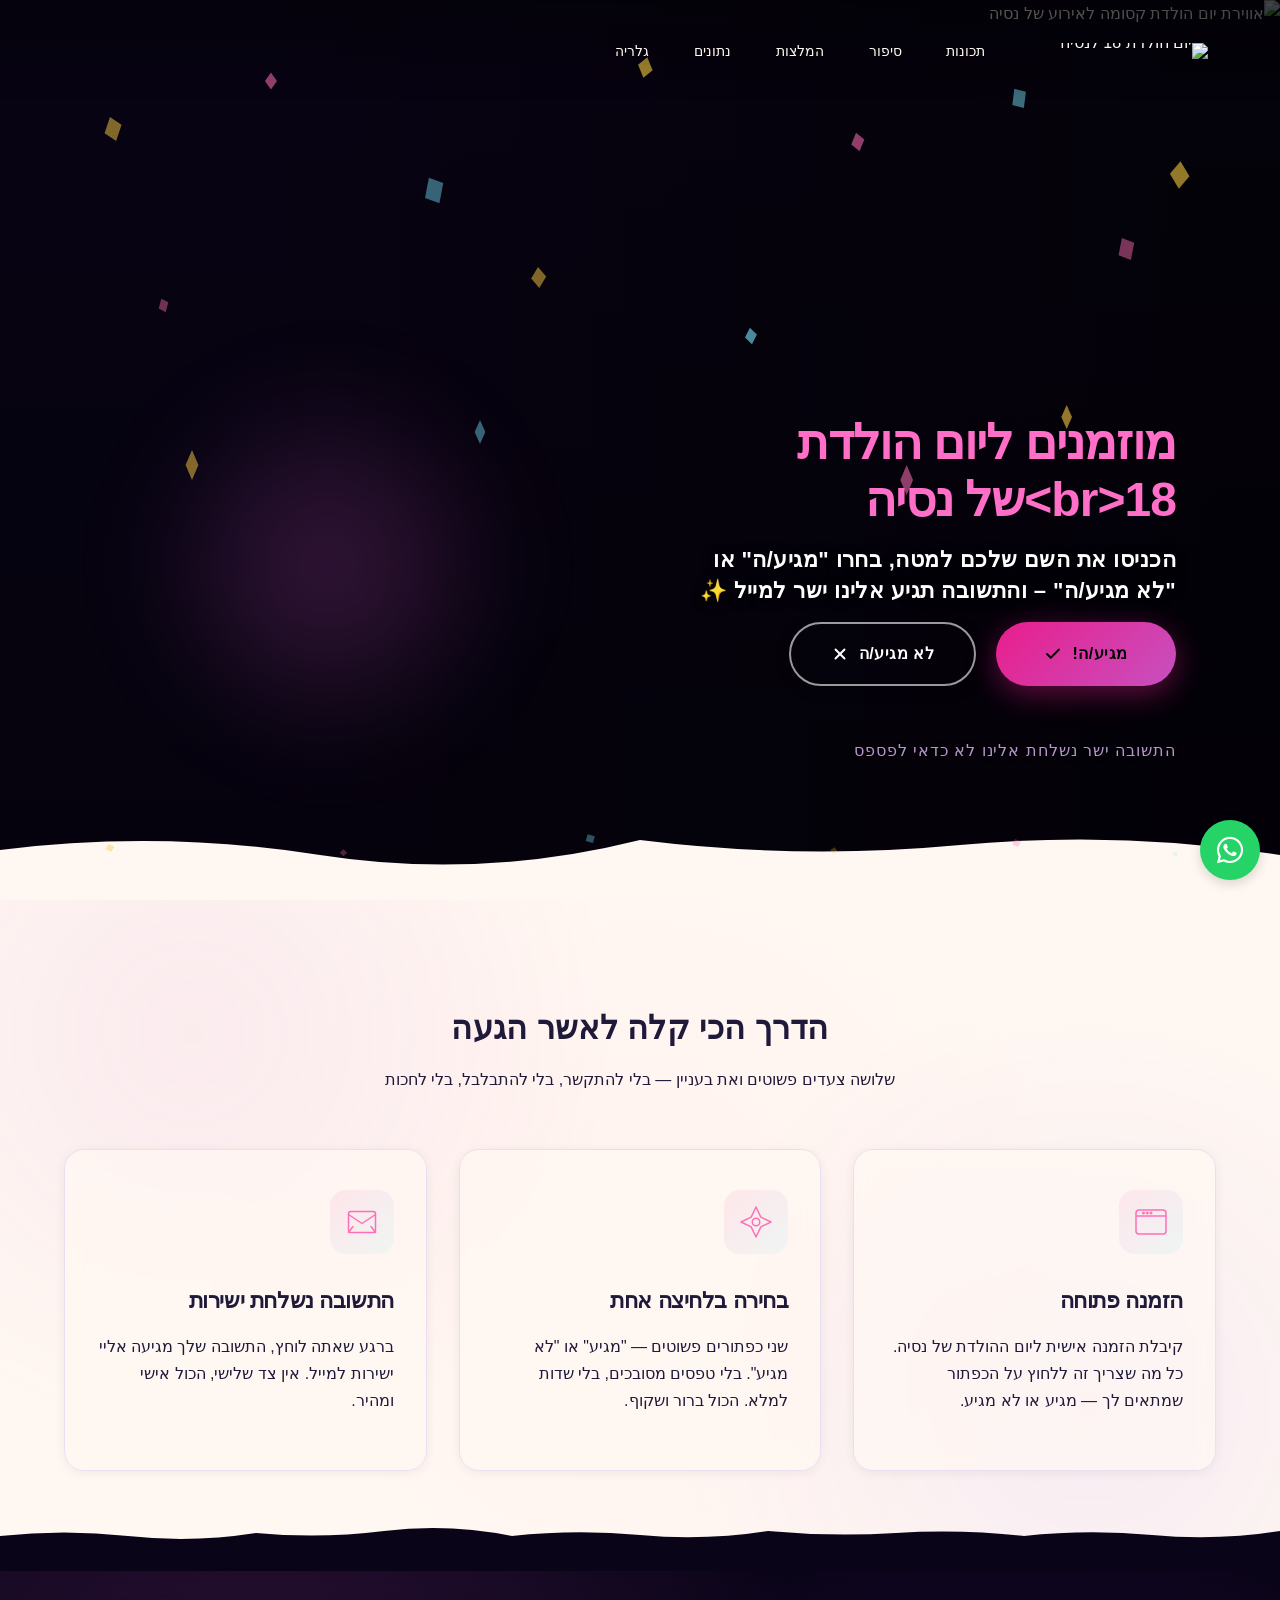
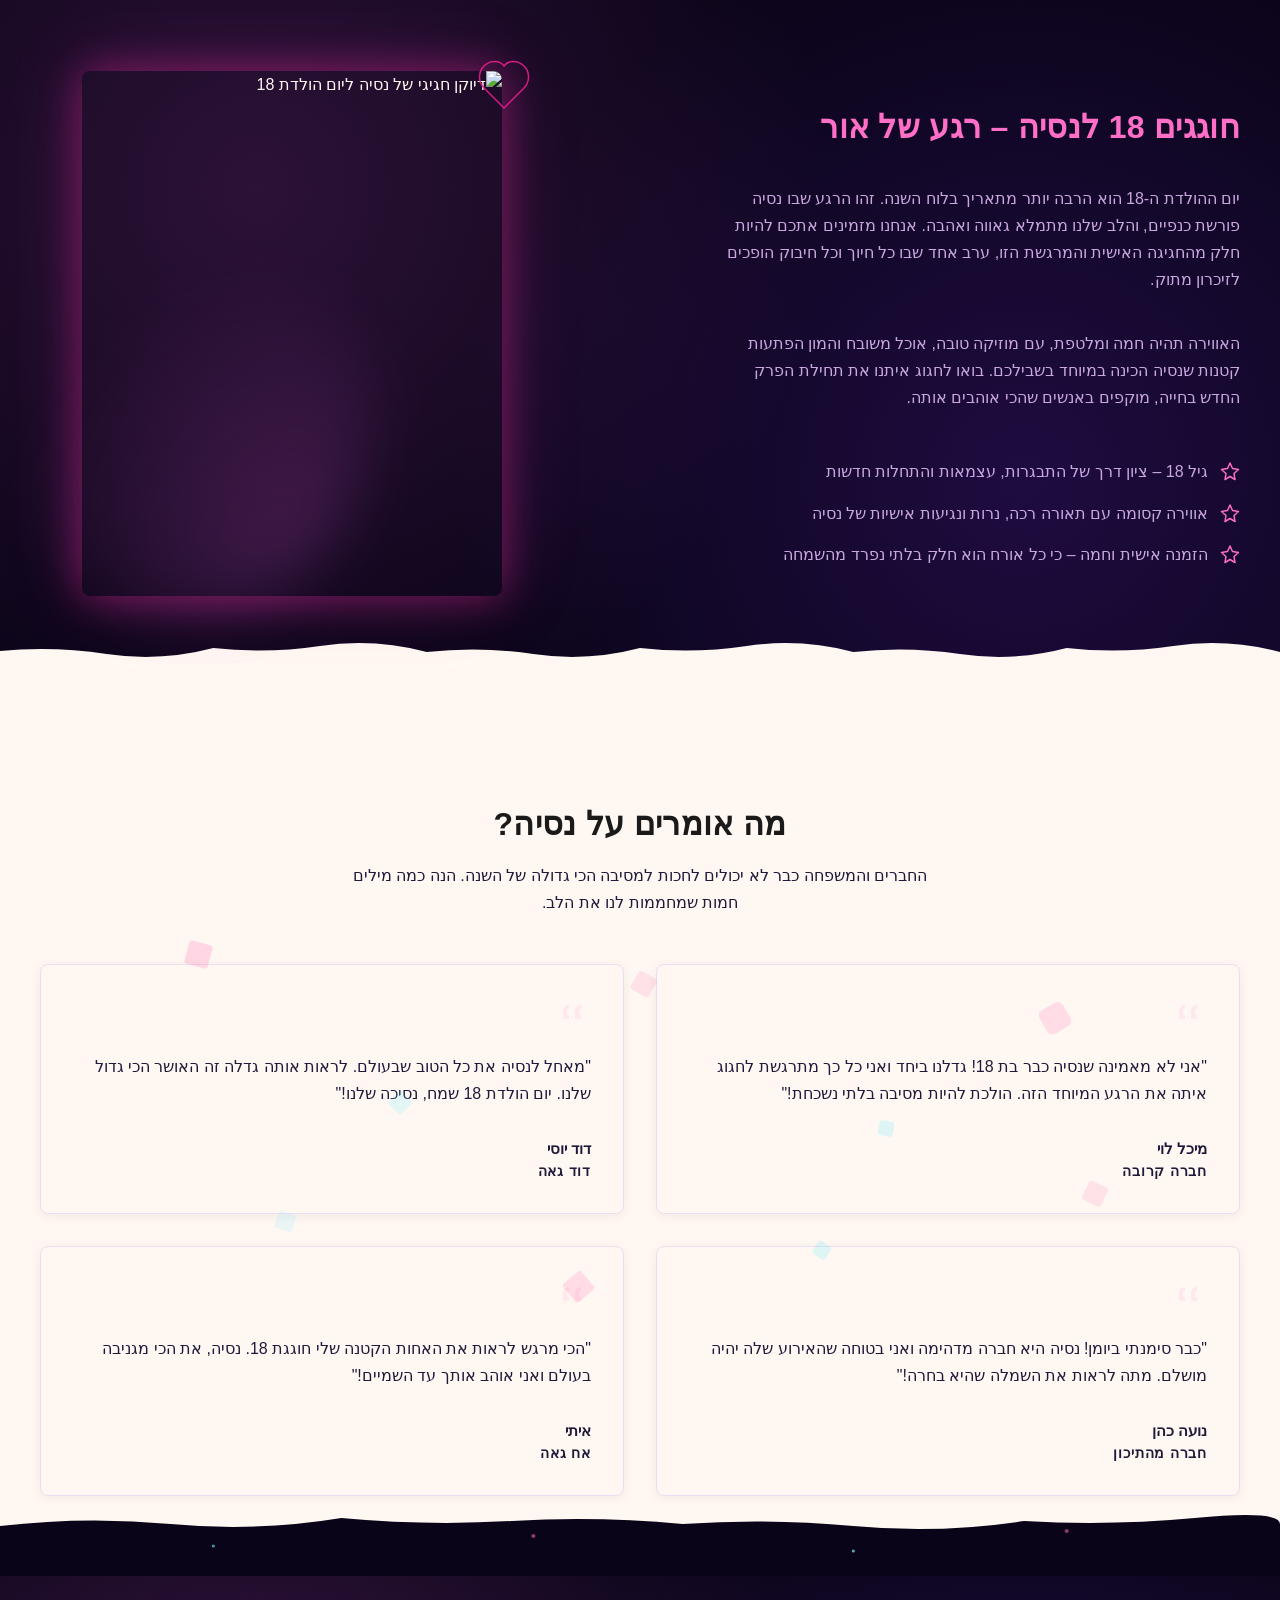
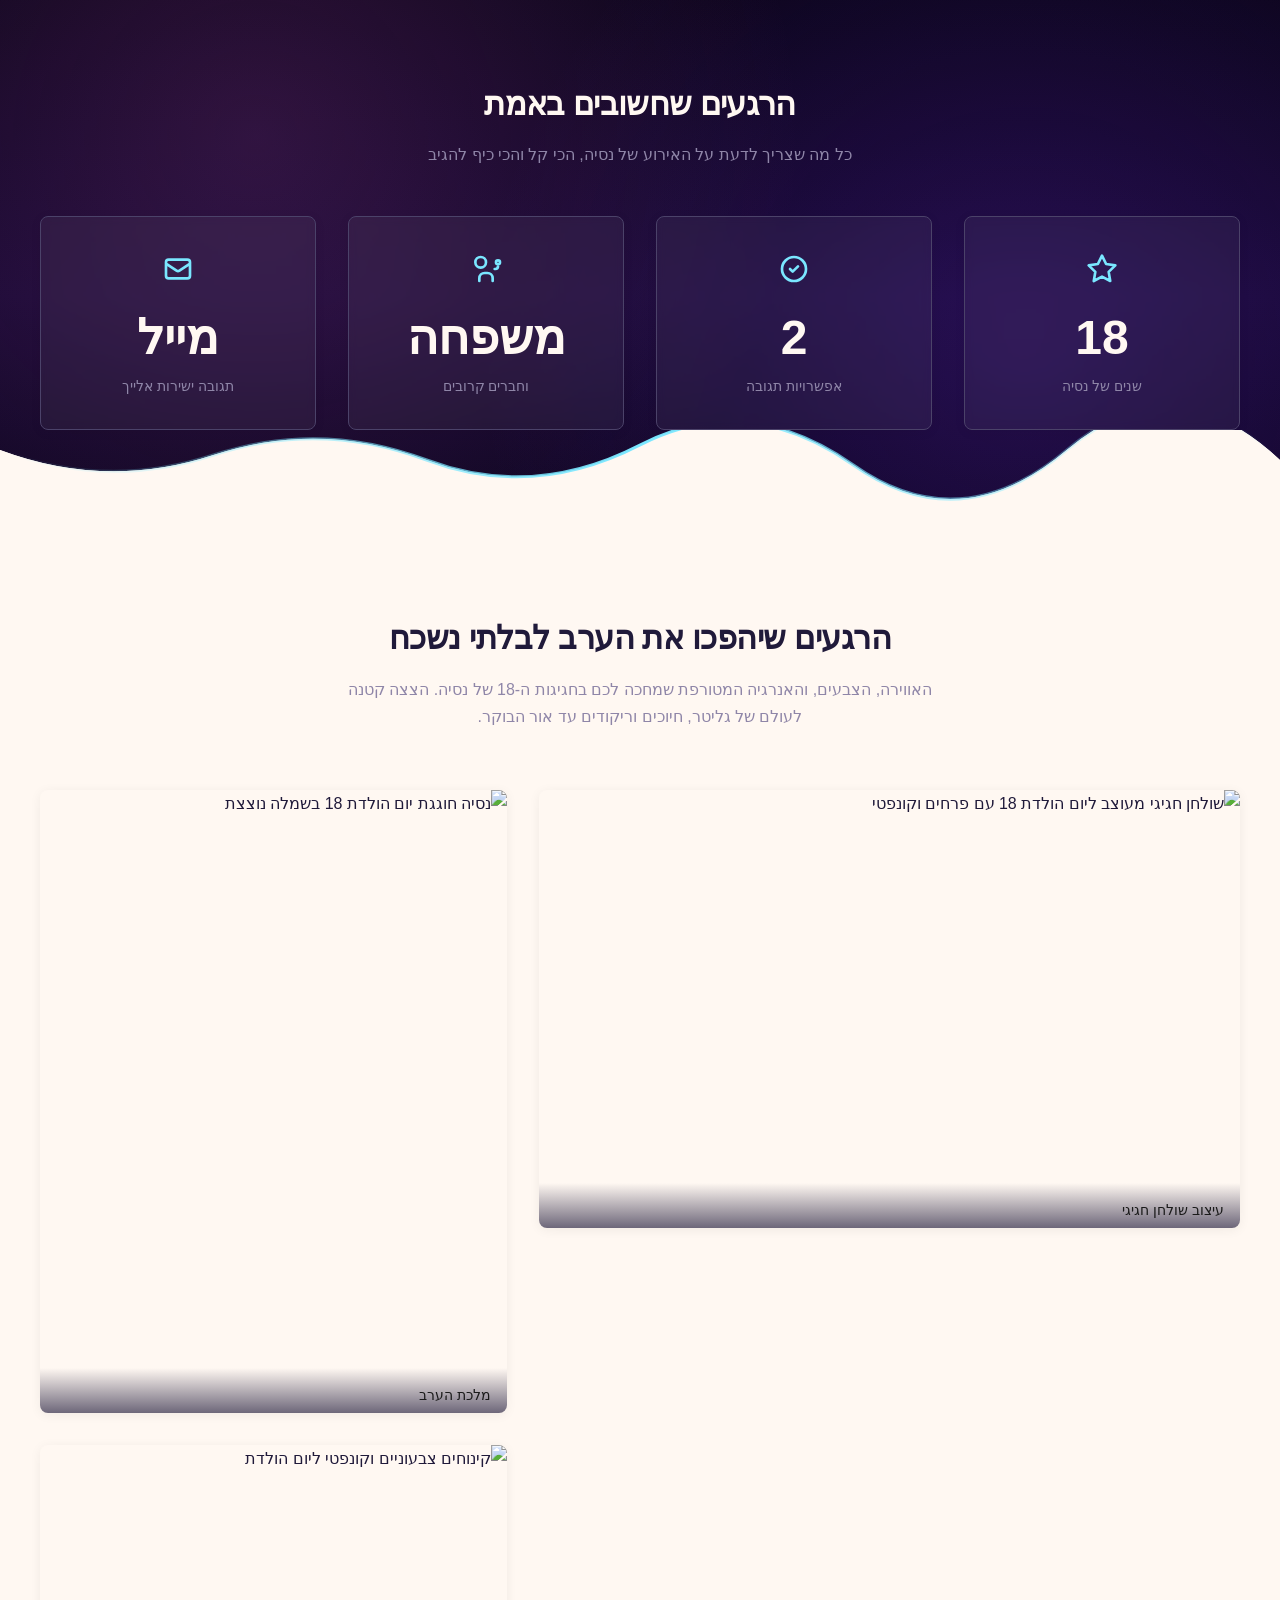
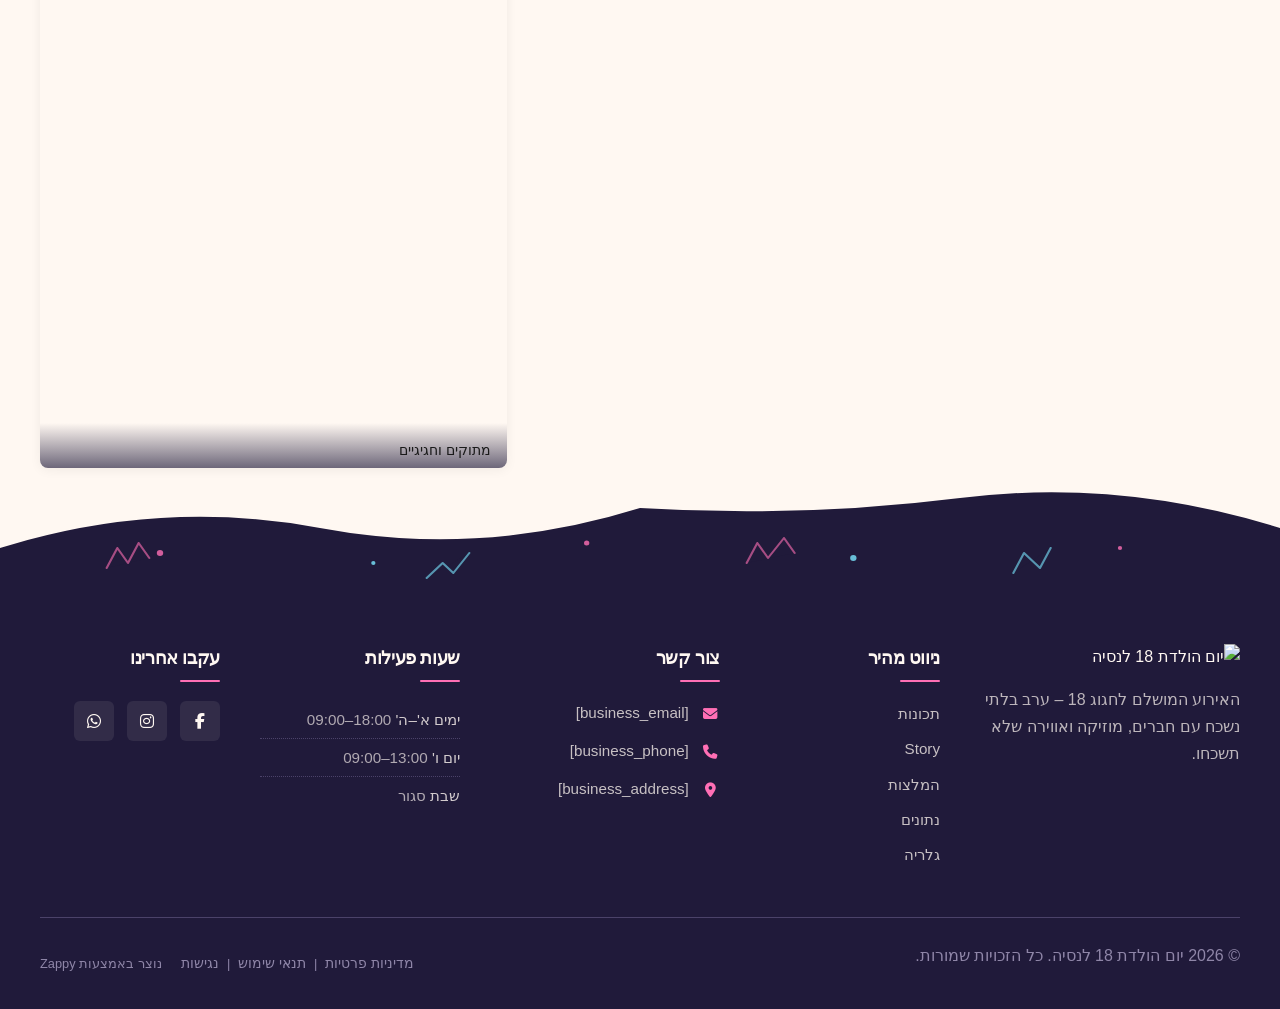
==== commit 95ea73e7: "Background sync: Progressive GitHub Sync" ====
--- a/public/index.html
+++ b/public/index.html
@@ -1 +1 @@
-<!doctype html><html dir="rtl" lang="he"><head><meta charset="UTF-8"><meta content="width=device-width,initial-scale=1" name="viewport"><meta content="index, follow" name="robots"><title>אשרו הגעה עכשיו למסיבה הכי שווה — יום הולדת 18 לנסיה</title><meta content="הזמנה דיגיטלית ליום הולדת 18 של נסיה מחכה לכם! לחצו &#39;מגיע/ה&#39; או &#39;לא מגיע/ה&#39; והתשובה נשלחת אוטומטית למייל המארחת. אל תפספסו חגיגה בלתי נשכחת עם מוזיקה, חברים ואווירה מטורפת." name="description"><meta content="הזמנות דיגיטליות לאירועים, הזמנה לאירוע השקה, אישור הגעה אונליין, יום הולדת 18, הזמנה אישית למסיבה" name="keywords"><link href="/assets/favicon.ico" rel="icon" type="image/x-icon"><link href="/assets/favicon-16x16.png" rel="icon" type="image/png" sizes="16x16"><link href="/assets/favicon-32x32.png" rel="icon" type="image/png" sizes="32x32"><link href="/assets/favicon-48x48.png" rel="icon" type="image/png" sizes="48x48"><link href="/assets/favicon-192x192.png" rel="icon" type="image/png" sizes="192x192"><link href="/assets/favicon-512x512.png" rel="icon" type="image/png" sizes="512x512"><link href="/assets/apple-touch-icon.png" rel="apple-touch-icon"><script>!function(){"use strict";var t="876591ec-0dec-452e-82c2-8e366ee0db60",e="https://api.zappy5.com/api/analytics/track",a=18e5,n=2592e6,o=!0,i=!0,r=!0;var s=function(){var e="zappy_visitor_"+t,a=null;try{if(a=localStorage.getItem(e)){var o=JSON.parse(a),i=Date.now();if(i-o.created<n)return o.lastSeen=i,localStorage.setItem(e,JSON.stringify(o)),o.id}}catch(t){console.warn("Zappy Analytics: LocalStorage not available")}var r="zv_"+Date.now()+"_"+Math.random().toString(36).substr(2,9);try{localStorage.setItem(e,JSON.stringify({id:r,created:Date.now(),lastSeen:Date.now()}))}catch(t){}return r}(),c=function(){var e="zappy_session_"+t,n=null;try{if(n=sessionStorage.getItem(e)){var o=JSON.parse(n),i=Date.now();if(i-o.timestamp<a)return o.timestamp=i,sessionStorage.setItem(e,JSON.stringify(o)),o.id}}catch(t){console.warn("Zappy Analytics: SessionStorage not available")}var r="zs_"+Date.now()+"_"+Math.random().toString(36).substr(2,9);try{sessionStorage.setItem(e,JSON.stringify({id:r,timestamp:Date.now()}))}catch(t){}return r}();function l(a,n){n=n||{};var o={website_id:t,event_type:a,page_path:window.location.pathname,referrer:document.referrer||"direct",visitor_id:s,session_id:c,metadata:n};if(navigator.sendBeacon){var i=new Blob([JSON.stringify(o)],{type:"application/json"});navigator.sendBeacon(e,i)}else fetch(e,{method:"POST",headers:{"Content-Type":"application/json"},body:JSON.stringify(o),keepalive:!0}).catch(function(t){console.warn("Zappy Analytics: Failed to track event",t)})}o&&l("pageview",{title:document.title,url:window.location.href}),i&&document.addEventListener("click",function(t){var e=t.target;if("BUTTON"===e.tagName||e.closest("button")){var a="BUTTON"===e.tagName?e:e.closest("button");l("click",{element:"button",text:a.textContent.trim().substring(0,100),id:a.id||null,class:a.className||null})}else if("A"===e.tagName||e.closest("a")){var n="A"===e.tagName?e:e.closest("a");l("navigation",{element:"link",text:n.textContent.trim().substring(0,100),href:n.href,external:n.hostname!==window.location.hostname})}},!0),r&&document.addEventListener("submit",function(t){var e=t.target;l("form_submit",{form_id:e.id||null,form_name:e.name||null,form_action:e.action||null,form_method:e.method||"GET"})},!0);var d=Date.now();window.addEventListener("beforeunload",function(){l("page_unload",{time_on_page:Math.floor((Date.now()-d)/1e3),page_path:window.location.pathname})}),window.zappyAnalytics={track:l,getVisitorId:function(){return s},getSessionId:function(){return c}}}()</script><meta content="אשרו הגעה עכשיו למסיבה הכי שווה — יום הולדת 18 לנסיה" property="og:title"><meta content="הזמנה דיגיטלית ליום הולדת 18 של נסיה מחכה לכם! לחצו &#39;מגיע/ה&#39; או &#39;לא מגיע/ה&#39; והתשובה נשלחת אוטומטית למייל המארחת. אל תפספסו חגיגה בלתי נשכחת עם מוזיקה, חברים ואווירה מטורפת." property="og:description"><meta content="summary_large_image" name="twitter:card"><meta content="אשרו הגעה עכשיו למסיבה הכי שווה — יום הולדת 18 לנסיה" name="twitter:title"><meta content="הזמנה דיגיטלית ליום הולדת 18 של נסיה מחכה לכם! לחצו &#39;מגיע/ה&#39; או &#39;לא מגיע/ה&#39; והתשובה נשלחת אוטומטית למייל המארחת. אל תפספסו חגיגה בלתי נשכחת עם מוזיקה, חברים ואווירה מטורפת." name="twitter:description"><meta content="website" property="og:type"><meta content="he_IL" property="og:locale"><link href="https://cdnjs.cloudflare.com/ajax/libs/font-awesome/6.4.0/css/all.min.css" rel="stylesheet"><style>.skip-link{position:absolute;top:0;left:0;transform:translateY(-200%);padding:12px 18px;background:var(--bg-dark,#1a1a1a);color:var(--text-light,#fff);font-weight:600;border-radius:0 0 8px 0;z-index:10000}.skip-link:focus{transform:none;outline:2px solid var(--ring,#fff);outline-offset:2px}:focus-visible{outline:2px solid var(--ring,currentColor);outline-offset:3px}</style><link href="/assets/favicon.ico" rel="icon" type="image/x-icon"><link href="/assets/favicon-16x16.png" rel="icon" type="image/png" sizes="16x16"><link href="/assets/favicon-32x32.png" rel="icon" type="image/png" sizes="32x32"><link href="/assets/favicon-48x48.png" rel="icon" type="image/png" sizes="48x48"><link href="/assets/favicon-192x192.png" rel="icon" type="image/png" sizes="192x192"><link href="/assets/favicon-512x512.png" rel="icon" type="image/png" sizes="512x512"><link href="/assets/apple-touch-icon.png" rel="apple-touch-icon"><link href="https://cdn.jsdelivr.net/npm/vanilla-cookieconsent@3/dist/cookieconsent.css" rel="stylesheet"><script src="https://cdn.jsdelivr.net/npm/vanilla-cookieconsent@3/dist/cookieconsent.umd.js"></script><script src="https://cdn.jsdelivr.net/gh/mickidum/acc_toolbar/acctoolbar/acctoolbar.min.js"></script><link href="/styles.css" rel="stylesheet"><script>window.ZAPPY_WEBSITE_ID="876591ec-0dec-452e-82c2-8e366ee0db60",window.ZAPPY_API_BASE="https://api.zappy5.com"</script><style id="zappy-dropdown-submenu-styles">#navMenu li:has(.sub-menu),.nav-menu li:has(.sub-menu),.navbar li:has(.sub-menu),nav li:has(.sub-menu){position:relative}#navMenu .sub-menu,.nav-menu .sub-menu,.navbar .sub-menu,nav .sub-menu{display:block!important;position:absolute!important;top:100%;left:0;min-width:220px;background:#fff;border-radius:8px;box-shadow:0 8px 25px rgba(0,0,0,.15);padding:8px 0;opacity:0;visibility:hidden;transform:translateY(10px);transition:all .3s ease;z-index:1000;list-style:none;pointer-events:none}#navMenu li:hover>.sub-menu,.nav-menu li:hover>.sub-menu,.navbar li:hover>.sub-menu,nav li:hover>.sub-menu{opacity:1!important;visibility:visible!important;transform:translateY(0)!important;pointer-events:auto!important}.sub-menu li{list-style:none;margin:0;padding:0}.sub-menu a{display:block!important;padding:10px 16px!important;color:var(--text-dark,#333)!important;font-weight:500;text-decoration:none;white-space:nowrap;transition:background-color .2s}.sub-menu .zappy-nav-child>a{padding-left:28px!important;font-size:.9em!important;opacity:.85!important}[dir=rtl] .sub-menu .zappy-nav-child>a,html[lang=ar] .sub-menu .zappy-nav-child>a,html[lang=he] .sub-menu .zappy-nav-child>a{padding-left:10px!important;padding-right:28px!important}.sub-menu .zappy-nav-parent>a{font-weight:600!important}.sub-menu a:hover{background-color:#f5f5f5}[dir=rtl] .nav-menu .sub-menu,[dir=rtl] .navbar .sub-menu,[dir=rtl] nav .sub-menu,html[lang=ar] .nav-menu .sub-menu,html[lang=ar] .navbar .sub-menu,html[lang=ar] nav .sub-menu,html[lang=he] .nav-menu .sub-menu,html[lang=he] .navbar .sub-menu,html[lang=he] nav .sub-menu{left:auto!important;right:0!important}.sub-menu:empty,.sub-menu:not(:has(li)):not(:has(> a)),.sub-menu:not(:has(li:not(.zappy-hidden-menu-item))):not(:has(> a)){display:none!important;opacity:0!important;visibility:hidden!important;pointer-events:none!important}li:has(.menu-group-title):hover>.sub-menu{opacity:1!important;visibility:visible!important;transform:translateY(0)!important;pointer-events:auto!important}#navMenu>li>.menu-group-title,.nav-menu>li>.menu-group-title{display:inline-block;padding:.5rem 1rem;cursor:default;user-select:none}@media (max-width:768px){#navMenu .sub-menu,.nav-menu .sub-menu,.navbar .sub-menu,nav .sub-menu{position:static!important;transform:none!important;box-shadow:none!important;background:0 0!important;max-height:0;overflow:hidden;opacity:0;visibility:hidden;transition:max-height .3s ease,opacity .3s ease;padding:0!important;border-radius:0!important}#navMenu .sub-menu.mobile-expanded,.nav-menu .sub-menu.mobile-expanded,.navbar .sub-menu.mobile-expanded{max-height:none!important;overflow-y:visible!important;opacity:1!important;visibility:visible!important;padding:8px 0 8px 16px!important}[dir=rtl] .sub-menu.mobile-expanded,html[lang=he] .sub-menu.mobile-expanded{padding:8px 16px 8px 0!important}#navMenu li:hover>.sub-menu,.nav-menu li:hover>.sub-menu,.navbar li:hover>.sub-menu,nav li:hover>.sub-menu{opacity:0;visibility:hidden;pointer-events:none}#navMenu li>.sub-menu.mobile-expanded,.nav-menu li>.sub-menu.mobile-expanded,.navbar li>.sub-menu.mobile-expanded,nav li>.sub-menu.mobile-expanded{opacity:1!important;visibility:visible!important;pointer-events:auto!important}#navMenu li:has(.sub-menu),.nav-menu li:has(.sub-menu),.navbar li:has(.sub-menu),nav li:has(.sub-menu){display:flex!important;flex-wrap:wrap!important;align-items:center!important;position:relative!important;min-height:44px!important}#navMenu li:has(.sub-menu)>a,.nav-menu li:has(.sub-menu)>a,.navbar li:has(.sub-menu)>a,nav li:has(.sub-menu)>a{flex:1!important;min-width:0!important}#navMenu li:has(.sub-menu)>.menu-group-title,.nav-menu li:has(.sub-menu)>.menu-group-title,.navbar li:has(.sub-menu)>.menu-group-title,nav li:has(.sub-menu)>.menu-group-title{flex:1!important;min-width:0!important;padding:0!important;line-height:inherit!important}#navMenu li:has(.sub-menu)>.sub-menu,.nav-menu li:has(.sub-menu)>.sub-menu,.navbar li:has(.sub-menu)>.sub-menu,nav li:has(.sub-menu)>.sub-menu{flex-basis:100%!important;width:100%!important}#navMenu li:has(.sub-menu)>a [class*=arrow],#navMenu li:has(.sub-menu)>a [class*=chevron],.nav-menu li:has(.sub-menu)>a .fa-angle-down,.nav-menu li:has(.sub-menu)>a .fa-chevron-down,.nav-menu li:has(.sub-menu)>a [class*=arrow],.nav-menu li:has(.sub-menu)>a [class*=chevron],nav li:has(.sub-menu)>a [class*=arrow],nav li:has(.sub-menu)>a [class*=chevron]{display:none!important;visibility:hidden!important}.mobile-submenu-toggle{display:flex!important;align-items:center!important;justify-content:center!important;width:44px!important;height:auto!important;background:0 0!important;border:none!important;cursor:pointer!important;color:var(--text-light)!important;position:static!important;flex-shrink:0!important;align-self:stretch!important;z-index:2!important;padding:0!important;margin:0!important}.mobile-submenu-toggle::after{content:''!important;width:0!important;height:0!important;border-left:6px solid transparent!important;border-right:6px solid transparent!important;border-top:7px solid currentColor!important;transition:transform .3s ease!important}.mobile-submenu-toggle.expanded::after{transform:rotate(180deg)!important}.sub-menu a{padding:10px 0!important;display:block!important;color:var(--text-light)!important;white-space:normal!important}.sub-menu .zappy-nav-child>a{padding-left:28px!important;font-size:.9em!important;opacity:.85!important}[dir=rtl] .sub-menu .zappy-nav-child>a,html[lang=ar] .sub-menu .zappy-nav-child>a,html[lang=he] .sub-menu .zappy-nav-child>a{padding-left:0!important;padding-right:28px!important}.sub-menu .zappy-nav-parent>a{font-weight:600!important}#navMenu.active,.nav-menu.active{max-width:100vw!important;overflow-x:hidden!important;box-sizing:border-box!important}.navbar .sub-menu li a,.zappy-products-dropdown .sub-menu a,nav.navbar .sub-menu li a{color:var(--text-light)!important}}@media (min-width:769px){.mobile-submenu-toggle{display:none!important}}</style><style id="zappy-widget-visibility">html[dir=rtl] .whatsapp-float{right:20px!important;left:auto!important}html:not([dir]) .whatsapp-float,html[dir=ltr] .whatsapp-float{left:20px!important;right:auto!important}html[dir=rtl] #mic-access-tool-general-button,html[dir=rtl] #mic-init-access-tool #mic-access-tool-general-button,html[dir=rtl] #mic-init-access-tool .mic-access-tool-general-button,html[dir=rtl] ._access-icon,html[dir=rtl] .mic-access-tool-general-button{left:20px!important;right:auto!important}html:not([dir]) #mic-access-tool-general-button,html:not([dir]) #mic-init-access-tool #mic-access-tool-general-button,html:not([dir]) #mic-init-access-tool .mic-access-tool-general-button,html:not([dir]) ._access-icon,html:not([dir]) .mic-access-tool-general-button,html[dir=ltr] #mic-access-tool-general-button,html[dir=ltr] #mic-init-access-tool #mic-access-tool-general-button,html[dir=ltr] #mic-init-access-tool .mic-access-tool-general-button,html[dir=ltr] ._access-icon,html[dir=ltr] .mic-access-tool-general-button{right:20px!important;left:auto!important}@media (max-width:768px){.whatsapp-float{display:flex!important}}@media (min-width:769px){.whatsapp-float{display:flex!important}}@media (max-width:768px){#mic-access-tool-general-button,#mic-init-access-tool #mic-access-tool-general-button,#mic-init-access-tool .mic-access-tool-general-button,._access-icon,.mic-access-tool-general-button{display:flex!important;visibility:visible!important;opacity:1!important;pointer-events:auto!important}#mic-access-tool-box.opened-mic-access-tool,#mic-init-access-tool #mic-access-tool-box.opened-mic-access-tool,.mic-access-tool-box.opened-mic-access-tool{visibility:visible!important;opacity:1!important;pointer-events:auto!important}}@media (min-width:769px){#mic-access-tool-general-button,#mic-init-access-tool #mic-access-tool-general-button,#mic-init-access-tool .mic-access-tool-general-button,._access-icon,.mic-access-tool-general-button{display:flex!important;visibility:visible!important;opacity:1!important;pointer-events:auto!important}#mic-access-tool-box.opened-mic-access-tool,#mic-init-access-tool #mic-access-tool-box.opened-mic-access-tool,.mic-access-tool-box.opened-mic-access-tool{visibility:visible!important;opacity:1!important;pointer-events:auto!important}}</style></head><body><a href="#main" class="skip-link">דלג לתוכן הראשי</a><nav class="navbar" dir="rtl"><button aria-label="Menu" class="mobile-toggle" id="mobileToggle"><svg viewBox="0 0 24 24" fill="none" height="24" width="24" class="hamburger-icon"><path d="M3 12h18M3 6h18M3 18h18" stroke="currentColor" stroke-width="2" stroke-linecap="round"></path></svg> <svg viewBox="0 0 24 24" fill="none" height="24" width="24" class="close-icon" style="display:none"><path d="M18 6L6 18M6 6l12 12" stroke="currentColor" stroke-width="2" stroke-linecap="round"></path></svg></button> <button aria-label="Call" class="phone-header-btn" data-phone="[business_phone]"><svg viewBox="0 0 24 24" fill="currentColor" height="20" width="20"><path d="M22 16.92v3a2 2 0 0 1-2.18 2 19.79 19.79 0 0 1-8.63-3.07 19.5 19.5 0 0 1-6-6 19.79 19.79 0 0 1-3.07-8.67A2 2 0 0 1 4.11 2h3a2 2 0 0 1 2 1.72 12.84 12.84 0 0 0 .7 2.81 2 2 0 0 1-.45 2.11L8.09 9.91a16 16 0 0 0 6 6l1.27-1.27a2 2 0 0 1 2.11-.45 12.84 12.84 0 0 0 2.81.7A2 2 0 0 1 22 16.92z"></path></svg></button><div class="nav-container"><div class="nav-right-group"><div class="nav-brand"><a href="/" class="logo-link"><img alt="יום הולדת 18 לנסיה" class="logo" src="/assets/site---------image-1.webp"></a></div><ul class="nav-menu" id="navMenu"><li><a href="#features">תכונות</a></li><li><a href="#story">סיפור</a></li><li><a href="#testimonials">המלצות</a></li><li><a href="#stats">נתונים</a></li><li><a href="#gallery">גלריה</a></li><li class="mobile-contact-link nav-cta-mobile-item"><a href="#cta" class="nav-cta-btn">צור קשר</a></li></ul></div><div class="nav-cta-container"><a href="#cta" class="nav-cta-btn">צור קשר</a></div></div></nav><script>window.addEventListener("load",function(){const e=document.querySelector(".navbar, nav, header");if(!e)return void console.log("[Navbar] Navbar element not found");let t=document.getElementById("mobileToggle")||document.querySelector(".mobile-toggle")||document.querySelector(".hamburger")||document.querySelector(".hamburger-menu")||document.querySelector(".menu-toggle")||document.querySelector(".burger-menu")||document.querySelector('[aria-label="Menu"]')||document.querySelector('[aria-label="תפריט"]');const o=document.querySelector(".phone-header-btn"),n=window.getComputedStyle(e);let r=n.backgroundColor;if(console.log("[Navbar] Initial navbar background:",r),"transparent"===r||"rgba(0, 0, 0, 0)"===r||r.startsWith("rgba")&&r.includes(", 0)")){const e=n.backgroundImage;if(e&&"none"!==e)console.log("[Navbar] Navbar has background image/gradient, using dark text"),r="rgb(240, 240, 240)";else{const e=window.getComputedStyle(document.body).backgroundColor;console.log("[Navbar] Navbar transparent, using body background:",e),r=e}}const a=r.match(/\d+/g);if(a&&a.length>=3){const e=(.299*parseInt(a[0])+.587*parseInt(a[1])+.114*parseInt(a[2]))/255;console.log("[Navbar] Mobile button colors preserved from Claude CSS (luminance:",e.toFixed(2)+")");const n=document.createElement("style");n.id="zappy-mobile-nav-fix";document.documentElement.lang;document.documentElement.dir,n.textContent='\n        /* Hide mobile buttons on desktop, show only on mobile */\n        @media (min-width: 769px) {\n          .mobile-toggle,\n          .phone-header-btn {\n            display: none !important;\n          }\n        }\n        \n        /* Show and position mobile buttons correctly on mobile */\n        @media (max-width: 768px) {\n          .navbar,\n          nav.navbar {\n            min-height: 70px !important;\n          }\n\n          .mobile-toggle,\n          .phone-header-btn {\n            position: absolute !important;\n            top: 0 !important;\n            bottom: 0 !important;\n            margin-top: auto !important;\n            margin-bottom: auto !important;\n            transform: none !important;\n            z-index: 1001 !important;\n            display: flex !important;\n            align-items: center !important;\n            justify-content: center !important;\n            width: 36px !important;\n            height: 36px !important;\n            border-radius: 50% !important;\n            border: none !important;\n            cursor: pointer !important;\n            padding: 6px !important;\n            background: none !important;\n            color: var(--nav-text, var(--text-light)) !important;\n            touch-action: manipulation !important;\n            -webkit-tap-highlight-color: transparent !important;\n          }\n\n          html[data-zappy-site-type="ecommerce"] .phone-header-btn,\n          body[data-zappy-site-type="ecommerce"] .phone-header-btn,\n          html[data-zappy-site-type="ecommerce"] header .phone-header-btn,\n          html[data-zappy-site-type="ecommerce"] nav .phone-header-btn {\n            display: none !important;\n            visibility: hidden !important;\n            width: 0 !important;\n            height: 0 !important;\n            min-width: 0 !important;\n            overflow: hidden !important;\n          }\n          \n          /* LTR positioning (default): hamburger LEFT, phone RIGHT */\n          html:not([dir="rtl"]):not([lang="he"]):not([lang="ar"]) .mobile-toggle,\n          html[dir="ltr"] .mobile-toggle {\n            left: 12px !important;\n            right: auto !important;\n          }\n          html:not([dir="rtl"]):not([lang="he"]):not([lang="ar"]) .phone-header-btn,\n          html[dir="ltr"] .phone-header-btn {\n            right: 12px !important;\n            left: auto !important;\n          }\n          \n          /* RTL positioning: hamburger RIGHT, phone LEFT */\n          html[dir="rtl"] .mobile-toggle,\n          html[lang="he"] .mobile-toggle,\n          html[lang="ar"] .mobile-toggle {\n            right: 12px !important;\n            left: auto !important;\n          }\n          html[dir="rtl"] .phone-header-btn,\n          html[lang="he"] .phone-header-btn,\n          html[lang="ar"] .phone-header-btn {\n            left: 12px !important;\n            right: auto !important;\n          }\n          \n          /* CRITICAL: Ensure nav-container has min-height on mobile */\n          /* All children are positioned absolutely/fixed on mobile, so height:auto collapses to 0 */\n          .nav-container {\n            min-height: 70px !important;\n            position: relative !important;\n          }\n          \n          /* Ensure SVG icons are properly sized and inherit color */\n          .mobile-toggle svg,\n          .phone-header-btn svg {\n            width: 24px !important;\n            height: 24px !important;\n            /* Don\'t force display - let JavaScript control hamburger/close toggle */\n          }\n          \n          /* Reset nav-cta-container on mobile - remove desktop box-shadow/padding */\n          /* that creates a visible ghost box when CTA button is hidden */\n          .nav-cta-container {\n            box-shadow: none !important;\n            padding: 0 !important;\n          }\n          \n          /* Hide nav-cta-container entirely on mobile when there\'s no lang-switcher */\n          /* (only the CTA button is inside, and it\'s hidden on mobile) */\n          .nav-cta-container:not(:has(.lang-switcher)) {\n            display: none !important;\n          }\n          \n          /* CRITICAL: Prevent hero image fade gradient from bleeding over headline text */\n          /* The .image-fade-gradient has bottom: -30px (extends below parent) */\n          /* On mobile stacked layout, this overlaps the h1 text below the image */\n          .hero-image-column {\n            overflow: hidden !important;\n          }\n          .image-fade-gradient {\n            bottom: 0 !important;\n          }\n          \n          /* Hide desktop language switcher on mobile - hamburger menu handles it */\n          /* High specificity to override stored CSS */\n          .lang-switcher,\n          .nav-cta-container .lang-switcher,\n          .nav-container .lang-switcher,\n          .navbar .lang-switcher,\n          .navbar .nav-cta-container .lang-switcher {\n            display: none !important;\n          }\n        }\n      ';const r=document.getElementById("zappy-mobile-nav-fix");r&&r.remove(),document.head.appendChild(n),console.log("[Navbar] Critical CSS injected for mobile nav positioning");const i=window.innerWidth<=768;if(t){const e=t.querySelector(".hamburger-icon"),o=t.querySelector(".close-icon");e&&(e.style.setProperty("width","24px","important"),e.style.setProperty("height","24px","important"),e.style.setProperty("display","block","important")),o&&(o.style.setProperty("width","24px","important"),o.style.setProperty("height","24px","important"),o.style.setProperty("display","none","important")),i?(t.style.setProperty("position","absolute","important"),t.style.setProperty("top","0","important"),t.style.setProperty("bottom","0","important"),t.style.setProperty("margin-top","auto","important"),t.style.setProperty("margin-bottom","auto","important"),t.style.setProperty("transform","none","important"),t.style.setProperty("z-index","1001","important"),t.style.removeProperty("left"),t.style.removeProperty("right"),console.log("[Navbar] Mobile toggle positioning applied (mobile viewport)")):(t.style.removeProperty("position"),t.style.removeProperty("top"),t.style.removeProperty("transform"),t.style.removeProperty("z-index"),t.style.removeProperty("left"),t.style.removeProperty("right"),console.log("[Navbar] Desktop viewport - cleared mobile toggle inline positioning"))}if(o){const e=o.querySelector("svg");e&&(e.style.width="24px",e.style.height="24px",e.setAttribute("width","24"),e.setAttribute("height","24")),i?(o.style.setProperty("position","absolute","important"),o.style.setProperty("top","0","important"),o.style.setProperty("bottom","0","important"),o.style.setProperty("margin-top","auto","important"),o.style.setProperty("margin-bottom","auto","important"),o.style.setProperty("transform","none","important"),o.style.setProperty("z-index","1001","important"),o.style.removeProperty("left"),o.style.removeProperty("right"),console.log("[Navbar] Phone button positioning applied (mobile viewport)")):(o.style.removeProperty("position"),o.style.removeProperty("top"),o.style.removeProperty("transform"),o.style.removeProperty("z-index"),o.style.removeProperty("left"),o.style.removeProperty("right"),console.log("[Navbar] Desktop viewport - cleared phone button inline positioning"))}}else console.log("[Navbar] Could not parse background color:",r);t=document.getElementById("mobileToggle")||document.querySelector(".mobile-toggle")||document.querySelector(".hamburger")||document.querySelector(".hamburger-menu")||document.querySelector(".menu-toggle")||document.querySelector(".burger-menu")||document.querySelector('[aria-label="Menu"]')||document.querySelector('[aria-label="תפריט"]');const i=document.getElementById("navMenu")||document.querySelector(".nav-menu")||document.querySelector(".nav-links")||document.querySelector("nav ul:not(.submenu)");if(!t||!i)return void console.log("[Navbar] Mobile toggle or menu not found:",{toggle:!!t,menu:!!i});i.id||(i.id="navMenu"),console.log("[Navbar] Initializing mobile menu...");const l=t.cloneNode(!0);t.parentNode.replaceChild(l,t);var s=0;function p(e){var t=Date.now();t-s<300||(s=t,function(e){e.preventDefault(),e.stopPropagation();const t=l.querySelector(".hamburger-icon"),o=l.querySelector(".close-icon");i.classList.contains("active")?(i.classList.remove("active"),t&&t.style.setProperty("display","block","important"),o&&o.style.setProperty("display","none","important"),document.body.style.overflow="",document.body.classList.remove("menu-open"),console.log("[Navbar] Menu closed")):(i.classList.add("active"),t&&t.style.setProperty("display","none","important"),o&&o.style.setProperty("display","block","important"),document.body.style.overflow="hidden",document.body.classList.add("menu-open"),console.log("[Navbar] Menu opened"))}(e))}l.addEventListener("click",p),l.addEventListener("touchend",p),document.addEventListener("keydown",function(e){if(("Escape"===e.key||"Esc"===e.key)&&i.classList.contains("active")){const e=l.querySelector(".hamburger-icon"),t=l.querySelector(".close-icon");i.classList.remove("active"),e&&e.style.setProperty("display","block","important"),t&&t.style.setProperty("display","none","important"),document.body.style.overflow="",document.body.classList.remove("menu-open"),console.log("[Navbar] Menu closed (Escape)")}}),i.querySelectorAll("a").forEach(function(e){e.addEventListener("click",function(){if("#"===this.getAttribute("href"))return;const e=l.querySelector(".hamburger-icon"),t=l.querySelector(".close-icon");i.classList.remove("active"),e&&e.style.setProperty("display","block","important"),t&&t.style.setProperty("display","none","important"),document.body.style.overflow="",document.body.classList.remove("menu-open"),console.log("[Navbar] Menu closed (link clicked)")})});var m=i.querySelectorAll(".dropdown-toggle");m.forEach(function(e){e.addEventListener("click",function(e){e.preventDefault(),e.stopPropagation();var t=this.closest(".nav-dropdown");t&&(t.parentNode.querySelectorAll(".nav-dropdown.open").forEach(function(e){e!==t&&e.classList.remove("open")}),t.classList.toggle("open"),console.log("[Navbar] Dropdown toggled:",t.classList.contains("open")?"open":"closed"))})}),document.addEventListener("click",function(e){e.target.closest(".nav-dropdown")||document.querySelectorAll(".nav-dropdown.open").forEach(function(e){e.classList.remove("open")})}),console.log("[Navbar] Dropdown handlers initialized for "+m.length+" dropdowns"),o&&o.addEventListener("click",function(){const e=document.querySelectorAll('a[href^="tel:"]'),t=e.length>0?e[0].getAttribute("href").replace("tel:",""):"[business_phone]";window.location.href="tel:"+t,console.log("[Navbar] Phone button clicked")}),console.log("[Navbar] Mobile menu initialized successfully")})</script><main id="main"><section class="index-hero-section" data-band-index="0" data-layout-spec="דף הבית-hero" id="hero" data-hero-type="fullscreen-scrim"><div class="hero-bg-wrapper"><img alt="אווירת יום הולדת קסומה לאירוע של נסיה" class="hero-bg-img" src="/assets/site-index-hero-image-1.webp" data-context="Cinematic twilight birthday atmosphere with warm golden fairy lights, suspended confetti particles, a soft magenta-purple glow, and a dark elegant night sky backdrop. The scene feels youthful, celebratory, and premium, perfect for an 18th birthday invitation hero." data-placeholder="index-hero-image-1" height="600" loading="eager" width="1200" data-element-id="img-1782649662862-wgo62882z" data-element-type="image" data-hero-background="true" data-hero-bg="true" fetchpriority="high" style="object-position:50% 50%"></div><div class="hero-scrim" aria-hidden="true"></div><div class="hero-confetti" aria-hidden="true"><svg viewBox="0 0 1200 600" xmlns="http://www.w3.org/2000/svg" aria-hidden="true" data-no-icon-edit="true" preserveAspectRatio="none"><rect height="12" width="12" x="100" y="80" fill="#F5C842" opacity="0.6" transform="rotate(25 106 86)"></rect><rect height="8" width="8" x="250" y="50" fill="#FF6FB5" opacity="0.7" transform="rotate(45 254 54)"></rect><rect height="14" width="14" x="400" y="120" fill="#7AE7FF" opacity="0.5" transform="rotate(15 407 127)"></rect><rect height="10" width="10" x="600" y="40" fill="#F5C842" opacity="0.8" transform="rotate(60 605 45)"></rect><rect height="9" width="9" x="800" y="90" fill="#FF6FB5" opacity="0.65" transform="rotate(30 804 94)"></rect><rect height="11" width="11" x="950" y="60" fill="#7AE7FF" opacity="0.55" transform="rotate(10 955 65)"></rect><rect height="13" width="13" x="1100" y="110" fill="#F5C842" opacity="0.7" transform="rotate(50 1106 116)"></rect><rect height="7" width="7" x="150" y="200" fill="#FF6FB5" opacity="0.5" transform="rotate(20 153 203)"></rect><rect height="10" width="10" x="500" y="180" fill="#F5C842" opacity="0.6" transform="rotate(40 505 185)"></rect><rect height="8" width="8" x="700" y="220" fill="#7AE7FF" opacity="0.7" transform="rotate(35 704 224)"></rect><rect height="12" width="12" x="1050" y="160" fill="#FF6FB5" opacity="0.55" transform="rotate(15 1056 166)"></rect><polygon fill="#F5C842" opacity="0.6" points="180,300 186,310 180,320 174,310"></polygon><polygon fill="#7AE7FF" opacity="0.5" points="450,280 455,288 450,296 445,288"></polygon><polygon fill="#FF6FB5" opacity="0.65" points="850,310 856,320 850,330 844,320"></polygon><polygon fill="#F5C842" opacity="0.7" points="1000,270 1005,278 1000,286 995,278"></polygon></svg></div><div class="hero-glow-blob" aria-hidden="true"></div><div class="hero-overlay"><div class="hero-text-block"><h1 class="hero-title">יום הולדת 18<br>לנסיה</h1><h3 class="hero-subtitle">הצטרפו אלינו לחגוג ערב בלתי נשכח עם מוזיקה, אורות וחברים טובים</h3><div class="hero-cta-group"><a href="#rsvp" class="btn-rsvp btn-rsvp--coming" data-element-id="btn-1782649662858-bx1j7r7uc" data-element-type="button" data-native-element="true" style="color:rgb(0, 0, 0) !important"><span>מגיע/ה!</span> <svg viewBox="0 0 24 24" fill="none" height="18" width="18" data-element-type="icon" data-icon-type="svg" stroke="currentColor" stroke-linecap="round" stroke-linejoin="round" stroke-width="2.5"><path d="M20 6L9 17l-5-5"></path></svg> </a><a href="#rsvp" class="btn-rsvp btn-rsvp--not-coming" data-element-id="btn-1782649662858-9nlrefkde" data-element-type="button" data-native-element="true" style="outline:medium"><span>לא מגיע/ה</span> <svg viewBox="0 0 24 24" fill="none" height="18" width="18" data-element-type="icon" data-icon-type="svg" stroke="currentColor" stroke-linecap="round" stroke-linejoin="round" stroke-width="2.5"><line x1="18" x2="6" y1="6" y2="18"></line><line x1="6" x2="18" y1="6" y2="18"></line></svg></a></div><p class="hero-reassurance">&nbsp;<br>‏התשובה ישר נשלחת אלינו לא כדאי לפספס</p></div></div><div class="hero-divider-wrapper" aria-hidden="true"><svg viewBox="0 0 1200 80" xmlns="http://www.w3.org/2000/svg" aria-hidden="true" data-no-icon-edit="true" preserveAspectRatio="none"><defs><linearGradient id="dividerGrad" x1="0%" x2="100%" y1="0%" y2="0%"><stop offset="0%" stop-color="#0A0418" stop-opacity="1"></stop><stop offset="50%" stop-color="#150830" stop-opacity="0.9"></stop><stop offset="100%" stop-color="#1E0F3C" stop-opacity="0.7"></stop></linearGradient></defs><path d="M0,80 L0,30 Q150,10 300,35 T600,20 Q750,40 900,25 T1200,35 L1200,80 Z" fill="var(--bg-light)"></path><rect height="6" width="6" x="100" y="25" fill="#F5C842" opacity="0.4" transform="rotate(30 103 28)"></rect><rect height="5" width="5" x="320" y="30" fill="#FF6FB5" opacity="0.3" transform="rotate(45 322 32)"></rect><rect height="7" width="7" x="550" y="15" fill="#7AE7FF" opacity="0.35" transform="rotate(15 553 18)"></rect><rect height="5" width="5" x="780" y="28" fill="#F5C842" opacity="0.25" transform="rotate(60 782 30)"></rect><rect height="6" width="6" x="950" y="20" fill="#FF6FB5" opacity="0.3" transform="rotate(25 953 23)"></rect><rect height="4" width="4" x="1100" y="32" fill="#7AE7FF" opacity="0.2" transform="rotate(10 1102 34)"></rect></svg></div></section><section class="index-features-section" data-band-index="1" data-layout-spec="דף הבית-features" id="features"><div class="section-bg-deco" aria-hidden="true"></div><div class="features-container"><div class="features-intro"><h2 class="features-title">הדרך הכי קלה לאשר הגעה</h2><p class="features-subtitle">שלושה צעדים פשוטים ואת בעניין — בלי להתקשר, בלי להתבלבל, בלי לחכות</p></div><div class="features-grid"><article class="feature-card"><div class="card-icon-wrapper"><svg viewBox="0 0 48 48" xmlns="http://www.w3.org/2000/svg" fill="none" data-element-type="icon" data-icon-type="svg" class="card-icon"><rect height="32" width="40" x="4" y="8" rx="4" stroke="currentColor" stroke-width="2"></rect><path d="M4 16h40" stroke="currentColor" stroke-width="2"></path><circle cx="14" cy="12" r="1.5" fill="currentColor"></circle><circle cx="19" cy="12" r="1.5" fill="currentColor"></circle><circle cx="24" cy="12" r="1.5" fill="currentColor"></circle></svg></div><h3 class="card-title">הזמנה פתוחה</h3><p class="card-desc">קיבלת הזמנה אישית ליום ההולדת של נסיה. כל מה שצריך זה ללחוץ על הכפתור שמתאים לך — מגיע או לא מגיע.</p></article><article class="feature-card"><div class="card-icon-wrapper"><svg viewBox="0 0 48 48" xmlns="http://www.w3.org/2000/svg" fill="none" data-element-type="icon" data-icon-type="svg" class="card-icon"><path d="M24 4L30.472 17.528L44 24L30.472 30.472L24 44L17.528 30.472L4 24L17.528 17.528L24 4Z" stroke="currentColor" stroke-width="2" stroke-linejoin="round"></path><circle cx="24" cy="24" r="5" stroke="currentColor" stroke-width="2"></circle></svg></div><h3 class="card-title">בחירה בלחיצה אחת</h3><p class="card-desc">שני כפתורים פשוטים — "מגיע" או "לא מגיע". בלי טפסים מסובכים, בלי שדות למלא. הכול ברור ושקוף.</p></article><article class="feature-card"><div class="card-icon-wrapper"><svg viewBox="0 0 48 48" xmlns="http://www.w3.org/2000/svg" fill="none" data-element-type="icon" data-icon-type="svg" class="card-icon"><rect height="28" width="36" x="6" y="10" rx="3" stroke="currentColor" stroke-width="2"></rect><path d="M6 14l18 12 18-12" stroke="currentColor" stroke-width="2" stroke-linejoin="round"></path><path d="M12 30l-6 8M36 30l6 8" stroke="currentColor" stroke-width="2" stroke-linecap="round"></path></svg></div><h3 class="card-title">התשובה נשלחת ישירות</h3><p class="card-desc">ברגע שאתה לוחץ, התשובה שלך מגיעה אליי ישירות למייל. אין צד שלישי, הכול אישי ומהיר.</p></article></div></div><div class="index-features-divider-wrapper"><svg viewBox="0 0 1200 80" xmlns="http://www.w3.org/2000/svg" aria-hidden="true" data-no-icon-edit="true" preserveAspectRatio="none"><path d="M0,80 L0,45 Q60,38 120,45 T240,42 Q300,48 360,40 T480,45 Q540,38 600,44 T720,40 Q780,46 840,42 T960,45 Q1020,38 1080,44 T1200,40 L1200,80 Z" fill="#0A0418"></path></svg></div></section><section class="index-story-section" data-band-index="2" data-layout-spec="דף הבית-story" id="story"><div class="index-story-section__container"><div class="index-story-section__content"><h2 class="index-story-section__heading">חוגגים 18 לנסיה – רגע של אור</h2><p class="index-story-section__paragraph">יום ההולדת ה-18 הוא הרבה יותר מתאריך בלוח השנה. זהו הרגע שבו נסיה פורשת כנפיים, והלב שלנו מתמלא גאווה ואהבה. אנחנו מזמינים אתכם להיות חלק מהחגיגה האישית והמרגשת הזו, ערב אחד שבו כל חיוך וכל חיבוק הופכים לזיכרון מתוק.</p><p class="index-story-section__paragraph">האווירה תהיה חמה ומלטפת, עם מוזיקה טובה, אוכל משובח והמון הפתעות קטנות שנסיה הכינה במיוחד בשבילכם. בואו לחגוג איתנו את תחילת הפרק החדש בחייה, מוקפים באנשים שהכי אוהבים אותה.</p><ul class="index-story-section__highlights"><li class="index-story-section__highlight-item"><svg viewBox="0 0 20 20" xmlns="http://www.w3.org/2000/svg" fill="none" height="20" width="20" data-element-type="icon" data-icon-type="svg" class="index-story-section__highlight-icon"><path d="M10 2L12.5 7.5L18.5 8.5L14 12.5L15 18.5L10 15.5L5 18.5L6 12.5L1.5 8.5L7.5 7.5L10 2Z" stroke="currentColor" stroke-width="1.5" stroke-linejoin="round"></path></svg> <span>גיל 18 – ציון דרך של התבגרות, עצמאות והתחלות חדשות</span></li><li class="index-story-section__highlight-item"><svg viewBox="0 0 20 20" xmlns="http://www.w3.org/2000/svg" fill="none" height="20" width="20" data-element-type="icon" data-icon-type="svg" class="index-story-section__highlight-icon"><path d="M10 2L12.5 7.5L18.5 8.5L14 12.5L15 18.5L10 15.5L5 18.5L6 12.5L1.5 8.5L7.5 7.5L10 2Z" stroke="currentColor" stroke-width="1.5" stroke-linejoin="round"></path></svg> <span>אווירה קסומה עם תאורה רכה, נרות ונגיעות אישיות של נסיה</span></li><li class="index-story-section__highlight-item"><svg viewBox="0 0 20 20" xmlns="http://www.w3.org/2000/svg" fill="none" height="20" width="20" data-element-type="icon" data-icon-type="svg" class="index-story-section__highlight-icon"><path d="M10 2L12.5 7.5L18.5 8.5L14 12.5L15 18.5L10 15.5L5 18.5L6 12.5L1.5 8.5L7.5 7.5L10 2Z" stroke="currentColor" stroke-width="1.5" stroke-linejoin="round"></path></svg> <span>הזמנה אישית וחמה – כי כל אורח הוא חלק בלתי נפרד מהשמחה</span></li></ul></div><div class="index-story-section__media"><div class="index-story-section__image-wrapper"><img alt="דיוקן חגיגי של נסיה ליום הולדת 18" class="index-story-section__image" src="/assets/site-index-story-image-1.webp" data-context="A radiant portrait of Nesia celebrating her 18th birthday, wearing a stylish outfit, soft pink and aqua party lights glowing behind her, confetti in the air, warm cinematic lighting, editorial magazine quality" data-placeholder="index-story-image-1" height="750" loading="lazy" width="600" decoding="async"></div><div class="index-story-section__backplate" aria-hidden="true"></div><svg viewBox="0 0 60 60" xmlns="http://www.w3.org/2000/svg" fill="none" height="60" width="60" class="index-story-section__heart-decor" aria-hidden="true" data-no-icon-edit="true"><path d="M30 52L10 32C4 26 4 16 10 10C16 4 26 4 30 10C34 4 44 4 50 10C56 16 56 26 50 32L30 52Z" stroke="#E91E8C" stroke-width="1.5" stroke-linejoin="round" opacity="0.9"></path></svg></div></div><div class="index-story-section__divider-wrapper"><svg viewBox="0 0 1200 80" xmlns="http://www.w3.org/2000/svg" aria-hidden="true" data-no-icon-edit="true" preserveAspectRatio="none"><path d="M0,80 L0,35 Q50,30 100,38 T200,32 Q250,38 300,30 T400,36 Q450,30 500,38 T600,32 Q650,38 700,30 T800,36 Q850,30 900,38 T1000,32 Q1050,38 1100,30 T1200,36 L1200,80 Z" fill="var(--bg-light)"></path></svg></div></section><section class="index-testimonials-section" data-band-index="3" data-layout-spec="דף הבית-testimonials" id="testimonials"><div class="index-testimonials-section__container"><div class="index-testimonials-section__header"><h2 class="index-testimonials-section__title" style="color:#1A1A1A !important">מה אומרים על נסיה?</h2><p class="index-testimonials-section__subtitle">החברים והמשפחה כבר לא יכולים לחכות למסיבה הכי גדולה של השנה. הנה כמה מילים חמות שמחממות לנו את הלב.</p></div><div class="index-testimonials-section__grid"><div class="index-testimonials-section__card"><div class="index-testimonials-section__card-quote-icon" aria-hidden="true"><svg viewBox="0 0 32 32" xmlns="http://www.w3.org/2000/svg" fill="none" height="32" width="32"><path d="M10 8C6.68629 8 4 10.6863 4 14V20C4 21.1046 4.89543 22 6 22H10V18H8V14C8 12.8954 8.89543 12 10 12V8Z" fill="currentColor" opacity="0.2"></path><path d="M22 8C18.6863 8 16 10.6863 16 14V20C16 21.1046 16.8954 22 18 22H22V18H20V14C20 12.8954 20.8954 12 22 12V8Z" fill="currentColor" opacity="0.2"></path></svg></div><p class="index-testimonials-section__card-text">"אני לא מאמינה שנסיה כבר בת 18! גדלנו ביחד ואני כל כך מתרגשת לחגוג איתה את הרגע המיוחד הזה. הולכת להיות מסיבה בלתי נשכחת!"</p><div class="index-testimonials-section__card-author"><span class="index-testimonials-section__card-name">מיכל לוי</span> <span class="index-testimonials-section__card-role">חברה קרובה</span></div></div><div class="index-testimonials-section__card"><div class="index-testimonials-section__card-quote-icon" aria-hidden="true"><svg viewBox="0 0 32 32" xmlns="http://www.w3.org/2000/svg" fill="none" height="32" width="32"><path d="M10 8C6.68629 8 4 10.6863 4 14V20C4 21.1046 4.89543 22 6 22H10V18H8V14C8 12.8954 8.89543 12 10 12V8Z" fill="currentColor" opacity="0.2"></path><path d="M22 8C18.6863 8 16 10.6863 16 14V20C16 21.1046 16.8954 22 18 22H22V18H20V14C20 12.8954 20.8954 12 22 12V8Z" fill="currentColor" opacity="0.2"></path></svg></div><p class="index-testimonials-section__card-text">"מאחל לנסיה את כל הטוב שבעולם. לראות אותה גדלה זה האושר הכי גדול שלנו. יום הולדת 18 שמח, נסיכה שלנו!"</p><div class="index-testimonials-section__card-author"><span class="index-testimonials-section__card-name">דוד יוסי</span> <span class="index-testimonials-section__card-role">דוד גאה</span></div></div><div class="index-testimonials-section__card"><div class="index-testimonials-section__card-quote-icon" aria-hidden="true"><svg viewBox="0 0 32 32" xmlns="http://www.w3.org/2000/svg" fill="none" height="32" width="32"><path d="M10 8C6.68629 8 4 10.6863 4 14V20C4 21.1046 4.89543 22 6 22H10V18H8V14C8 12.8954 8.89543 12 10 12V8Z" fill="currentColor" opacity="0.2"></path><path d="M22 8C18.6863 8 16 10.6863 16 14V20C16 21.1046 16.8954 22 18 22H22V18H20V14C20 12.8954 20.8954 12 22 12V8Z" fill="currentColor" opacity="0.2"></path></svg></div><p class="index-testimonials-section__card-text">"כבר סימנתי ביומן! נסיה היא חברה מדהימה ואני בטוחה שהאירוע שלה יהיה מושלם. מתה לראות את השמלה שהיא בחרה!"</p><div class="index-testimonials-section__card-author"><span class="index-testimonials-section__card-name">נועה כהן</span> <span class="index-testimonials-section__card-role">חברה מהתיכון</span></div></div><div class="index-testimonials-section__card"><div class="index-testimonials-section__card-quote-icon" aria-hidden="true"><svg viewBox="0 0 32 32" xmlns="http://www.w3.org/2000/svg" fill="none" height="32" width="32"><path d="M10 8C6.68629 8 4 10.6863 4 14V20C4 21.1046 4.89543 22 6 22H10V18H8V14C8 12.8954 8.89543 12 10 12V8Z" fill="currentColor" opacity="0.2"></path><path d="M22 8C18.6863 8 16 10.6863 16 14V20C16 21.1046 16.8954 22 18 22H22V18H20V14C20 12.8954 20.8954 12 22 12V8Z" fill="currentColor" opacity="0.2"></path></svg></div><p class="index-testimonials-section__card-text">"הכי מרגש לראות את האחות הקטנה שלי חוגגת 18. נסיה, את הכי מגניבה בעולם ואני אוהב אותך עד השמיים!"</p><div class="index-testimonials-section__card-author"><span class="index-testimonials-section__card-name">איתי</span> <span class="index-testimonials-section__card-role">אח גאה</span></div></div></div><div class="index-testimonials-section__confetti" aria-hidden="true"><svg viewBox="0 0 400 200" xmlns="http://www.w3.org/2000/svg" fill="none" height="100%" width="100%"><rect height="8" width="8" x="50" y="30" fill="#FF6FB5" opacity="0.6" transform="rotate(15 50 30)" rx="1"></rect><rect height="6" width="6" x="120" y="80" fill="#7AE7FF" opacity="0.5" transform="rotate(45 120 80)" rx="1"></rect><rect height="7" width="7" x="200" y="40" fill="#FF6FB5" opacity="0.4" transform="rotate(30 200 40)" rx="1"></rect><rect height="5" width="5" x="280" y="90" fill="#7AE7FF" opacity="0.6" transform="rotate(10 280 90)" rx="1"></rect><rect height="9" width="9" x="340" y="50" fill="#FF6FB5" opacity="0.5" transform="rotate(60 340 50)" rx="2"></rect><rect height="6" width="6" x="80" y="120" fill="#7AE7FF" opacity="0.4" transform="rotate(20 80 120)" rx="1"></rect><rect height="8" width="8" x="180" y="140" fill="#FF6FB5" opacity="0.5" transform="rotate(50 180 140)" rx="1"></rect><rect height="5" width="5" x="260" y="130" fill="#7AE7FF" opacity="0.6" transform="rotate(35 260 130)" rx="1"></rect><rect height="7" width="7" x="350" y="110" fill="#FF6FB5" opacity="0.4" transform="rotate(25 350 110)" rx="1"></rect></svg></div></div><div class="index-testimonials-section__divider-wrapper"><svg viewBox="0 0 1200 80" xmlns="http://www.w3.org/2000/svg" aria-hidden="true" data-no-icon-edit="true" preserveAspectRatio="none"><defs><linearGradient id="testimonial-divider-grad" x1="0%" x2="0%" y1="0%" y2="100%"><stop offset="0%" stop-color="#FFF8F2" stop-opacity="0"></stop><stop offset="100%" stop-color="#201A3A" stop-opacity="1"></stop></linearGradient></defs><path d="M0,80 L0,30 Q80,20 160,28 T320,22 Q400,30 480,25 T640,28 Q720,22 800,30 T960,25 Q1040,30 1120,22 T1200,28 L1200,80 Z" fill="#0A0418"></path><circle cx="200" cy="50" r="1.5" fill="#7AE7FF" opacity="0.6"></circle><circle cx="500" cy="40" r="2" fill="#FF6FB5" opacity="0.5"></circle><circle cx="800" cy="55" r="1.5" fill="#7AE7FF" opacity="0.7"></circle><circle cx="1000" cy="35" r="2" fill="#FF6FB5" opacity="0.5"></circle></svg></div></section><section class="index-stats-section" data-band-index="4" data-layout-spec="דף הבית-stats" id="stats"><div class="index-stats-section__container"><div class="index-stats-section__header"><h2 class="index-stats-section__title">הרגעים שחשובים באמת</h2><p class="index-stats-section__subtitle">כל מה שצריך לדעת על האירוע של נסיה, הכי קל והכי כיף להגיב</p></div><div class="index-stats-section__grid"><div class="index-stats-section__card"><div class="index-stats-section__card-icon"><svg viewBox="0 0 24 24" xmlns="http://www.w3.org/2000/svg" fill="none" height="32" width="32" data-element-type="icon" data-icon-type="svg"><path d="M12 2L15.09 8.26L22 9.27L17 14.14L18.18 21.02L12 17.77L5.82 21.02L7 14.14L2 9.27L8.91 8.26L12 2Z" stroke="currentColor" stroke-width="2" stroke-linejoin="round" stroke-linecap="round"></path></svg></div><div class="index-stats-section__card-number">18</div><div class="index-stats-section__card-label">שנים של נסיה</div></div><div class="index-stats-section__card"><div class="index-stats-section__card-icon"><svg viewBox="0 0 24 24" xmlns="http://www.w3.org/2000/svg" fill="none" height="32" width="32" data-element-type="icon" data-icon-type="svg"><path d="M9 12L11 14L15 10M21 12C21 16.9706 16.9706 21 12 21C7.02944 21 3 16.9706 3 12C3 7.02944 7.02944 3 12 3C16.9706 3 21 7.02944 21 12Z" stroke="currentColor" stroke-width="2" stroke-linejoin="round" stroke-linecap="round"></path></svg></div><div class="index-stats-section__card-number">2</div><div class="index-stats-section__card-label">אפשרויות תגובה</div></div><div class="index-stats-section__card"><div class="index-stats-section__card-icon"><svg viewBox="0 0 24 24" xmlns="http://www.w3.org/2000/svg" fill="none" height="32" width="32" data-element-type="icon" data-icon-type="svg"><path d="M17 21V19C17 16.7909 15.2091 15 13 15H11C8.79086 15 7 16.7909 7 19V21M21 8.5C20.1716 8.5 19.5 7.82843 19.5 7C19.5 6.17157 20.1716 5.5 21 5.5C21.8284 5.5 22.5 6.17157 22.5 7C22.5 7.82843 21.8284 8.5 21 8.5ZM21 8.5V10C21 11.1046 20.1046 12 19 12H18.5M12 7C12 9.20914 10.2091 11 8 11C5.79086 11 4 9.20914 4 7C4 4.79086 5.79086 3 8 3C10.2091 3 12 4.79086 12 7Z" stroke="currentColor" stroke-width="2" stroke-linejoin="round" stroke-linecap="round"></path></svg></div><div class="index-stats-section__card-number">משפחה</div><div class="index-stats-section__card-label">וחברים קרובים</div></div><div class="index-stats-section__card"><div class="index-stats-section__card-icon"><svg viewBox="0 0 24 24" xmlns="http://www.w3.org/2000/svg" fill="none" height="32" width="32" data-element-type="icon" data-icon-type="svg"><path d="M3 8L10.8906 13.2604C11.5624 13.7083 12.4376 13.7083 13.1094 13.2604L21 8M5 19H19C20.1046 19 21 18.1046 21 17V7C21 5.89543 20.1046 5 19 5H5C3.89543 5 3 5.89543 3 7V17C3 18.1046 3.89543 19 5 19Z" stroke="currentColor" stroke-width="2" stroke-linejoin="round" stroke-linecap="round"></path></svg></div><div class="index-stats-section__card-number">מייל</div><div class="index-stats-section__card-label">תגובה ישירות אלייך</div></div></div></div><div class="index-stats-section__divider-wrapper"><svg viewBox="0 0 1200 80" xmlns="http://www.w3.org/2000/svg" aria-hidden="true" data-no-icon-edit="true" preserveAspectRatio="none"><defs><linearGradient id="aquaGlow" x1="0%" x2="100%" y1="0%" y2="0%"><stop offset="0%" stop-color="#7AE7FF" stop-opacity="0"></stop><stop offset="50%" stop-color="#7AE7FF" stop-opacity="1"></stop><stop offset="100%" stop-color="#7AE7FF" stop-opacity="0"></stop></linearGradient></defs><path d="M0,80 L0,20 Q100,60 200,25 T400,30 T600,15 T800,35 T1000,20 T1200,30 L1200,80 Z" fill="var(--bg-light)"></path><path d="M0,80 L0,20 Q100,60 200,25 T400,30 T600,15 T800,35 T1000,20 T1200,30 L1200,80" stroke="url(#aquaGlow)" stroke-width="3" fill="var(--bg-light)"></path></svg></div></section><section class="index-gallery-section" data-band-index="5" data-layout-spec="דף הבית-gallery" id="gallery"><div class="index-gallery-section__container"><header class="index-gallery-section__intro"><h2 class="index-gallery-section__title">הרגעים שיהפכו את הערב לבלתי נשכח</h2><p class="index-gallery-section__description">האווירה, הצבעים, והאנרגיה המטורפת שמחכה לכם בחגיגות ה-18 של נסיה. הצצה קטנה לעולם של גליטר, חיוכים וריקודים עד אור הבוקר.</p></header><div class="index-gallery-section__grid"><figure class="index-gallery-section__figure index-gallery-section__figure--large"><img alt="שולחן חגיגי מעוצב ליום הולדת 18 עם פרחים וקונפטי" class="index-gallery-section__img" src="/assets/site-index-gallery-image-1.webp" data-context="A glamorous wide-angle shot of a beautifully decorated 18th birthday table setting with pink and purple floral arrangements, golden cutlery, and sparkling confetti scattered across a velvet tablecloth, bathed in warm magical lighting." data-placeholder="index-gallery-image-1" height="400" loading="lazy" width="600" decoding="async"><figcaption class="index-gallery-section__caption" style="color:#1A1A1A !important">עיצוב שולחן חגיגי</figcaption></figure><div class="index-gallery-section__stack"><figure class="index-gallery-section__figure index-gallery-section__figure--small"><img alt="נסיה חוגגת יום הולדת 18 בשמלה נוצצת" class="index-gallery-section__img" src="/assets/site-index-gallery-image-2.webp" data-context="A close-up portrait of a smiling young woman wearing a sparkly silver dress and a 'Birthday Girl' sash, holding a pink balloon, with soft bokeh lights in the background." data-placeholder="index-gallery-image-2" height="500" loading="lazy" width="400" decoding="async"><figcaption class="index-gallery-section__caption" style="color:#1A1A1A !important">מלכת הערב</figcaption></figure><figure class="index-gallery-section__figure index-gallery-section__figure--small"><img alt="קינוחים צבעוניים וקונפטי ליום הולדת" class="index-gallery-section__img" src="/assets/site-index-gallery-image-3.webp" data-context="A vibrant overhead shot of colorful macarons, cupcakes with glittery toppers, and a slice of birthday cake on a marble surface, surrounded by scattered confetti and fairy lights." data-placeholder="index-gallery-image-3" height="400" loading="lazy" width="400" decoding="async"><figcaption class="index-gallery-section__caption" style="color:#1A1A1A !important">מתוקים וחגיגיים</figcaption></figure></div></div></div><div class="index-gallery-section__divider-wrapper"><svg viewBox="0 0 1200 120" xmlns="http://www.w3.org/2000/svg" aria-hidden="true" data-no-icon-edit="true" preserveAspectRatio="none"><defs><linearGradient id="galleryBloomGrad" x1="0%" x2="0%" y1="0%" y2="100%"><stop offset="0%" stop-color="var(--bg-light)" stop-opacity="0"></stop><stop offset="100%" stop-color="var(--bg-dark)" stop-opacity="1"></stop></linearGradient></defs><path d="M0,120 L0,80 Q150,30 300,60 T600,40 Q750,50 900,30 T1200,60 L1200,120 Z" fill="#0A0418"></path><path d="M100,100 L110,80 L120,95 L130,75 L140,90" stroke="var(--secondary)" stroke-width="2" stroke-linejoin="round" stroke-linecap="round" fill="#0A0418" opacity="0.6"></path><path d="M400,110 L415,95 L425,105 L440,85" stroke="var(--accent)" stroke-width="2" stroke-linejoin="round" stroke-linecap="round" fill="#0A0418" opacity="0.6"></path><path d="M700,95 L710,75 L720,90 L735,70 L745,85" stroke="var(--secondary)" stroke-width="2" stroke-linejoin="round" stroke-linecap="round" fill="#0A0418" opacity="0.6"></path><path d="M950,105 L960,85 L975,100 L985,80" stroke="var(--accent)" stroke-width="2" stroke-linejoin="round" stroke-linecap="round" fill="#0A0418" opacity="0.6"></path><circle cx="150" cy="85" r="3" fill="var(--secondary)" opacity="0.8"></circle><circle cx="350" cy="95" r="2" fill="var(--accent)" opacity="0.8"></circle><circle cx="550" cy="75" r="2.5" fill="var(--secondary)" opacity="0.8"></circle><circle cx="800" cy="90" r="3" fill="var(--accent)" opacity="0.8"></circle><circle cx="1050" cy="80" r="2" fill="var(--secondary)" opacity="0.8"></circle></svg></div></section><section class="index-cta-section" data-band-index="6" data-layout-spec="דף הבית-cta" id="cta" dir="rtl"><div class="index-cta-section__confetti" aria-hidden="true"><svg viewBox="0 0 1200 600" xmlns="http://www.w3.org/2000/svg" preserveAspectRatio="none"><defs><radialGradient cx="50%" cy="50%" id="glowPink" r="50%"><stop offset="0%" stop-color="#FF6FB5" stop-opacity="0.25"></stop><stop offset="100%" stop-color="#FF6FB5" stop-opacity="0"></stop></radialGradient><radialGradient cx="50%" cy="50%" id="glowAqua" r="50%"><stop offset="0%" stop-color="#7AE7FF" stop-opacity="0.25"></stop><stop offset="100%" stop-color="#7AE7FF" stop-opacity="0"></stop></radialGradient></defs><circle cx="15%" cy="30%" r="300" fill="url(#glowPink)"></circle><circle cx="85%" cy="70%" r="350" fill="url(#glowAqua)"></circle><rect height="8" width="8" x="10%" y="15%" fill="#F5C842" opacity="0.6" transform="rotate(15 120 90)"></rect><rect height="6" width="6" x="25%" y="25%" fill="#7AE7FF" opacity="0.5" transform="rotate(45 300 150)"></rect><rect height="10" width="10" x="40%" y="10%" fill="#FF6FB5" opacity="0.7" transform="rotate(30 480 60)"></rect><rect height="5" width="5" x="55%" y="20%" fill="#F5C842" opacity="0.8" transform="rotate(60 660 120)"></rect><rect height="7" width="7" x="70%" y="15%" fill="#7AE7FF" opacity="0.6" transform="rotate(20 840 90)"></rect><rect height="9" width="9" x="85%" y="30%" fill="#FF6FB5" opacity="0.5" transform="rotate(50 1020 180)"></rect><rect height="6" width="6" x="15%" y="80%" fill="#F5C842" opacity="0.7" transform="rotate(35 180 480)"></rect><rect height="8" width="8" x="30%" y="75%" fill="#7AE7FF" opacity="0.6" transform="rotate(25 360 450)"></rect><rect height="5" width="5" x="50%" y="85%" fill="#FF6FB5" opacity="0.8" transform="rotate(55 600 510)"></rect><rect height="10" width="10" x="65%" y="80%" fill="#F5C842" opacity="0.5" transform="rotate(10 780 480)"></rect><rect height="7" width="7" x="80%" y="75%" fill="#7AE7FF" opacity="0.7" transform="rotate(40 960 450)"></rect><rect height="6" width="6" x="90%" y="85%" fill="#FF6FB5" opacity="0.6" transform="rotate(70 1080 510)"></rect></svg></div><div class="index-cta-section__container"><h2 class="index-cta-section__title">אל תשכחו לאשר הגעה!</h2><p class="index-cta-section__subtitle">האירוע מתקרב ואנחנו רוצים לחגוג יחד. לחצו על הכפתור המתאים כדי שנוכל להתארגן בהתאם.</p><div class="index-cta-section__buttons"><a href="#rsvp-yes" class="index-cta-section__btn index-cta-section__btn--yes"><span class="index-cta-section__btn-icon">🎉</span> <span>מגיע/ה!</span> </a><a href="#rsvp-no" class="index-cta-section__btn index-cta-section__btn--no"><span class="index-cta-section__btn-icon">😔</span> <span>לא מגיע/ה</span></a></div><p class="index-cta-section__reassurance"><svg viewBox="0 0 24 24" xmlns="http://www.w3.org/2000/svg" fill="none" height="16" width="16" data-element-type="icon" data-icon-type="svg" class="index-cta-section__reassurance-icon"><path d="M21 5L12 14L9 11" stroke="currentColor" stroke-width="2" stroke-linejoin="round" stroke-linecap="round"></path><circle cx="12" cy="12" r="10" stroke="currentColor" stroke-width="2"></circle></svg> <span>התשובה שלך נשלחת ישירות למייל של נסיה 💌</span></p></div></section></main><footer class="site-footer" dir="rtl"><div class="footer-container"><div class="footer-grid"><div class="footer-col footer-brand-col"><img alt="יום הולדת 18 לנסיה" class="logo" src="/assets/18-event-invitation-logo.webp"><p class="footer-tagline">האירוע המושלם לחגוג 18 – ערב בלתי נשכח עם חברים, מוזיקה ואווירה שלא תשכחו.</p></div><div class="footer-col footer-links-col"><h4>ניווט מהיר</h4><ul class="footer-links"><li><a href="#features">תכונות</a></li><li><a href="#story">Story</a></li><li><a href="#testimonials">המלצות</a></li><li><a href="#stats">נתונים</a></li><li><a href="#gallery">גלריה</a></li></ul></div><div class="footer-col footer-contact-col"><h4>צור קשר</h4><ul class="footer-contact"><li><span class="contact-icon"><i class="fas fa-envelope"></i></span> <span class="contact-text"><a href="mailto:[business_email]">[business_email]</a></span></li><li><span class="contact-icon"><i class="fas fa-phone"></i></span> <span class="contact-text"><a href="tel:[business_phone]">[business_phone]</a></span></li><li><a href="/"><span class="contact-icon"><i class="fas fa-map-marker-alt"></i></span> <span class="contact-text">[business_address]</span></a></li></ul></div><div class="footer-col footer-hours-col"><h4>שעות פעילות</h4><ul class="footer-hours"><li><a href="/"><span class="hours-day">ימים א'–ה'</span> <span class="hours-time">09:00–18:00</span></a></li><li><a href="/"><span class="hours-day">יום ו'</span> <span class="hours-time">09:00–13:00</span></a></li><li><a href="/"><span class="hours-day">שבת</span> <span class="hours-time">סגור</span></a></li></ul></div><div class="footer-col footer-social-col"><h4>עקבו אחרינו</h4><div class="footer-social"><a href="#" aria-label="Facebook" data-zappy-social-placeholder="true"><i class="fab fa-facebook-f"></i></a> <a href="#" aria-label="Instagram" data-zappy-social-placeholder="true"><i class="fab fa-instagram"></i></a> <a href="#" aria-label="WhatsApp" data-zappy-social-placeholder="true"><i class="fab fa-whatsapp"></i></a></div></div></div><div class="footer-bottom"><div class="footer-bottom-left"><p class="footer-copyright">© 2026 יום הולדת 18 לנסיה. כל הזכויות שמורות.</p></div><div class="footer-bottom-right"><div class="footer-legal"><a href="/privacy">מדיניות פרטיות</a> <span class="legal-divider">|</span> <a href="/terms">תנאי שימוש</a> <span class="legal-divider">|</span> <a href="/accessibility">נגישות</a></div><a href="https://zappy5.com" class="zappy-attribution" target="_blank">נוצר באמצעות Zappy</a></div></div></div></footer><a href="https://wa.me/[whatsapp_handle]" class="whatsapp-float" aria-label="WhatsApp"><i class="fab fa-whatsapp"></i></a><div data-integration="accessibility:toolbar"></div><script src="/script.js"></script><script id="zappy-mobile-submenu-script">!function(){function e(){if(window.innerWidth>768)return document.querySelectorAll(".mobile-submenu-toggle").forEach(function(e){e.remove()}),void document.querySelectorAll(".sub-menu.mobile-expanded").forEach(function(e){e.classList.remove("mobile-expanded")});document.querySelectorAll(".nav-menu li:has(.sub-menu), nav li:has(.sub-menu), .navbar li:has(.sub-menu), #navMenu li:has(.sub-menu)").forEach(function(e){if(!e.querySelector(".mobile-submenu-toggle")){var t=e.querySelector(".sub-menu"),n=e.querySelector(":scope > a");if(t&&n){var o=document.createElement("button");o.className="mobile-submenu-toggle",o.setAttribute("aria-label","Toggle submenu"),o.setAttribute("type","button"),n.insertAdjacentElement("afterend",o),o.addEventListener("click",function(e){e.preventDefault(),e.stopPropagation(),document.querySelectorAll(".sub-menu.mobile-expanded").forEach(function(e){if(e!==t){e.classList.remove("mobile-expanded");var n=e.parentElement.querySelector(".mobile-submenu-toggle");n&&n.classList.remove("expanded")}}),t.classList.toggle("mobile-expanded"),o.classList.toggle("expanded")})}}})}var t;"loading"===document.readyState?document.addEventListener("DOMContentLoaded",e):e(),window.addEventListener("resize",function(){clearTimeout(t),t=setTimeout(e,250)});var n=new MutationObserver(function(t){t.forEach(function(t){if("attributes"===t.type){var n=t.target;n.classList&&(n.classList.contains("active")||n.classList.contains("open"))&&setTimeout(e,100)}})});setTimeout(function(){document.querySelectorAll(".mobile-menu, .nav-menu, #navMenu, nav").forEach(function(e){n.observe(e,{attributes:!0,attributeFilter:["class","style"]})})},500)}()</script><script id="zappy-navbar-scroll-effect">!function(){var e=document.querySelector("nav.navbar,.navbar:not(.zappy-catalog-menu)"),t=document.querySelector(".zappy-catalog-menu,#zappy-catalog-menu");if(e){var r="rgba(255,248,242,0.85)",o=getComputedStyle(document.documentElement),a=o.getPropertyValue("--text-dark").trim()||"#1a1a1a",s=(o.getPropertyValue("--text-light").trim(),a);e.style.transition="background 0.3s ease,backdrop-filter 0.3s ease,-webkit-backdrop-filter 0.3s ease,box-shadow 0.3s ease",t&&(t.style.transition="background 0.3s ease,backdrop-filter 0.3s ease,-webkit-backdrop-filter 0.3s ease");var n="a,.navbar-brand,.navbar-brand a,.dropdown-toggle,.mobile-toggle,.phone-header-btn,.mobile-hamburger-btn,.mobile-close-btn,.mobile-submenu-toggle,.nav-link",l=["cart-link","login-link","nav-search-toggle","search-toggle"];window.addEventListener("scroll",f,{passive:!0}),window.addEventListener("resize",f,{passive:!0}),f();var i=document.querySelector('section[class*="hero"],[data-hero-type],main:not(.courses-page-main)>section:first-child'),d=!1;if(i){var p=getComputedStyle(i),c=p.backgroundImage;if(c&&"none"!==c)if(-1!==c.indexOf("url(")){var b=p.backgroundColor.match(/\d+/g);d=!(b&&b.length>=3)||h(parseInt(b[0]),parseInt(b[1]),parseInt(b[2]))<.4}else if(-1!==c.indexOf("gradient")){var y=c.match(/rgba?\(\s*(\d+)\s*,\s*(\d+)\s*,\s*(\d+)/g);if(y&&y.length>0){for(var g=0,m=0;m<y.length;m++){var u=y[m].match(/\d+/g);g+=h(parseInt(u[0]),parseInt(u[1]),parseInt(u[2]))}d=g/y.length<.4}else d=!0}else d=!0;else{var k=p.backgroundColor.match(/\d+/g);k&&k.length>=3&&(d=h(parseInt(k[0]),parseInt(k[1]),parseInt(k[2]))<.4)}}d||(window.removeEventListener("scroll",f),window.removeEventListener("resize",f),e.classList.add("scrolled"),window.innerWidth>768&&(e.style.setProperty("--frosted-text",s),e.style.setProperty("background-image","none","important"),e.style.setProperty("background-color",r,"important"),e.style.backdropFilter="blur(12px)",e.style.webkitBackdropFilter="blur(12px)",e.style.boxShadow="0 2px 16px rgba(0,0,0,0.12)",w(e,s)),t&&(t.classList.add("scrolled"),window.innerWidth>768&&(t.style.setProperty("background",r,"important"),t.style.setProperty("backdrop-filter","blur(12px)","important"),t.style.setProperty("-webkit-backdrop-filter","blur(12px)","important"),w(t,s))),window._zappyNavNoDarkHero=!0)}function w(e,t){for(var r=e.querySelectorAll(n),o=0;o<r.length;o++){var a=!1;(r[o].closest(".sub-menu")||r[o].closest(".dropdown-menu"))&&(a=!0);for(var s=0;s<l.length;s++)if(r[o].classList.contains(l[s])){a=!0;break}a||r[o].style.setProperty("color",t,"important")}}function v(e){for(var t=e.querySelectorAll(n),r=0;r<t.length;r++)t[r].closest(".sub-menu")||t[r].closest(".dropdown-menu")||t[r].style.removeProperty("color")}function f(){if(!window._zappyNavNoDarkHero){if(window.innerWidth<=768)return e.classList.remove("scrolled"),v(e),void(t&&(t.classList.remove("scrolled"),v(t)));(window.scrollY||window.pageYOffset)>60?(e.classList.add("scrolled"),e.style.setProperty("background-color",r,"important"),e.style.setProperty("background-image","none","important"),e.style.setProperty("--frosted-text",s),e.style.backdropFilter="blur(12px)",e.style.webkitBackdropFilter="blur(12px)",e.style.boxShadow="0 2px 16px rgba(0,0,0,0.12)",w(e,s),t&&(t.classList.add("scrolled"),t.style.setProperty("background",r,"important"),t.style.setProperty("backdrop-filter","blur(12px)","important"),t.style.setProperty("-webkit-backdrop-filter","blur(12px)","important"),w(t,s))):(e.classList.remove("scrolled"),e.style.setProperty("background-color","transparent","important"),e.style.removeProperty("background-image"),e.style.removeProperty("--frosted-text"),e.style.backdropFilter="none",e.style.webkitBackdropFilter="none",e.style.boxShadow="none",v(e),t&&(t.classList.remove("scrolled"),t.style.setProperty("background","transparent","important"),t.style.setProperty("backdrop-filter","none","important"),t.style.setProperty("-webkit-backdrop-filter","none","important"),v(t)))}}function h(e,t,r){return t/=255,r/=255,.2126*(e=(e/=255)<=.03928?e/12.92:Math.pow((e+.055)/1.055,2.4))+.7152*(t=t<=.03928?t/12.92:Math.pow((t+.055)/1.055,2.4))+.0722*(r=r<=.03928?r/12.92:Math.pow((r+.055)/1.055,2.4))}}()</script></body></html>+<!doctype html><html dir="rtl" lang="he"><head><meta charset="UTF-8"><meta content="width=device-width,initial-scale=1" name="viewport"><meta content="index, follow" name="robots"><title>אשרו הגעה עכשיו למסיבה הכי שווה — יום הולדת 18 לנסיה</title><meta content="הזמנה דיגיטלית ליום הולדת 18 של נסיה מחכה לכם! לחצו &#39;מגיע/ה&#39; או &#39;לא מגיע/ה&#39; והתשובה נשלחת אוטומטית למייל המארחת. אל תפספסו חגיגה בלתי נשכחת עם מוזיקה, חברים ואווירה מטורפת." name="description"><meta content="הזמנות דיגיטליות לאירועים, הזמנה לאירוע השקה, אישור הגעה אונליין, יום הולדת 18, הזמנה אישית למסיבה" name="keywords"><link href="/assets/favicon.ico" rel="icon" type="image/x-icon"><link href="/assets/favicon-16x16.png" rel="icon" type="image/png" sizes="16x16"><link href="/assets/favicon-32x32.png" rel="icon" type="image/png" sizes="32x32"><link href="/assets/favicon-48x48.png" rel="icon" type="image/png" sizes="48x48"><link href="/assets/favicon-192x192.png" rel="icon" type="image/png" sizes="192x192"><link href="/assets/favicon-512x512.png" rel="icon" type="image/png" sizes="512x512"><link href="/assets/apple-touch-icon.png" rel="apple-touch-icon"><script>!function(){"use strict";var t="876591ec-0dec-452e-82c2-8e366ee0db60",e="https://api.zappy5.com/api/analytics/track",a=18e5,n=2592e6,o=!0,i=!0,r=!0;var s=function(){var e="zappy_visitor_"+t,a=null;try{if(a=localStorage.getItem(e)){var o=JSON.parse(a),i=Date.now();if(i-o.created<n)return o.lastSeen=i,localStorage.setItem(e,JSON.stringify(o)),o.id}}catch(t){console.warn("Zappy Analytics: LocalStorage not available")}var r="zv_"+Date.now()+"_"+Math.random().toString(36).substr(2,9);try{localStorage.setItem(e,JSON.stringify({id:r,created:Date.now(),lastSeen:Date.now()}))}catch(t){}return r}(),c=function(){var e="zappy_session_"+t,n=null;try{if(n=sessionStorage.getItem(e)){var o=JSON.parse(n),i=Date.now();if(i-o.timestamp<a)return o.timestamp=i,sessionStorage.setItem(e,JSON.stringify(o)),o.id}}catch(t){console.warn("Zappy Analytics: SessionStorage not available")}var r="zs_"+Date.now()+"_"+Math.random().toString(36).substr(2,9);try{sessionStorage.setItem(e,JSON.stringify({id:r,timestamp:Date.now()}))}catch(t){}return r}();function l(a,n){n=n||{};var o={website_id:t,event_type:a,page_path:window.location.pathname,referrer:document.referrer||"direct",visitor_id:s,session_id:c,metadata:n};if(navigator.sendBeacon){var i=new Blob([JSON.stringify(o)],{type:"application/json"});navigator.sendBeacon(e,i)}else fetch(e,{method:"POST",headers:{"Content-Type":"application/json"},body:JSON.stringify(o),keepalive:!0}).catch(function(t){console.warn("Zappy Analytics: Failed to track event",t)})}o&&l("pageview",{title:document.title,url:window.location.href}),i&&document.addEventListener("click",function(t){var e=t.target;if("BUTTON"===e.tagName||e.closest("button")){var a="BUTTON"===e.tagName?e:e.closest("button");l("click",{element:"button",text:a.textContent.trim().substring(0,100),id:a.id||null,class:a.className||null})}else if("A"===e.tagName||e.closest("a")){var n="A"===e.tagName?e:e.closest("a");l("navigation",{element:"link",text:n.textContent.trim().substring(0,100),href:n.href,external:n.hostname!==window.location.hostname})}},!0),r&&document.addEventListener("submit",function(t){var e=t.target;l("form_submit",{form_id:e.id||null,form_name:e.name||null,form_action:e.action||null,form_method:e.method||"GET"})},!0);var d=Date.now();window.addEventListener("beforeunload",function(){l("page_unload",{time_on_page:Math.floor((Date.now()-d)/1e3),page_path:window.location.pathname})}),window.zappyAnalytics={track:l,getVisitorId:function(){return s},getSessionId:function(){return c}}}()</script><meta content="אשרו הגעה עכשיו למסיבה הכי שווה — יום הולדת 18 לנסיה" property="og:title"><meta content="הזמנה דיגיטלית ליום הולדת 18 של נסיה מחכה לכם! לחצו &#39;מגיע/ה&#39; או &#39;לא מגיע/ה&#39; והתשובה נשלחת אוטומטית למייל המארחת. אל תפספסו חגיגה בלתי נשכחת עם מוזיקה, חברים ואווירה מטורפת." property="og:description"><meta content="summary_large_image" name="twitter:card"><meta content="אשרו הגעה עכשיו למסיבה הכי שווה — יום הולדת 18 לנסיה" name="twitter:title"><meta content="הזמנה דיגיטלית ליום הולדת 18 של נסיה מחכה לכם! לחצו &#39;מגיע/ה&#39; או &#39;לא מגיע/ה&#39; והתשובה נשלחת אוטומטית למייל המארחת. אל תפספסו חגיגה בלתי נשכחת עם מוזיקה, חברים ואווירה מטורפת." name="twitter:description"><meta content="website" property="og:type"><meta content="he_IL" property="og:locale"><link href="https://cdnjs.cloudflare.com/ajax/libs/font-awesome/6.4.0/css/all.min.css" rel="stylesheet"><style>.skip-link{position:absolute;top:0;left:0;transform:translateY(-200%);padding:12px 18px;background:var(--bg-dark,#1a1a1a);color:var(--text-light,#fff);font-weight:600;border-radius:0 0 8px 0;z-index:10000}.skip-link:focus{transform:none;outline:2px solid var(--ring,#fff);outline-offset:2px}:focus-visible{outline:2px solid var(--ring,currentColor);outline-offset:3px}</style><link href="/assets/favicon.ico" rel="icon" type="image/x-icon"><link href="/assets/favicon-16x16.png" rel="icon" type="image/png" sizes="16x16"><link href="/assets/favicon-32x32.png" rel="icon" type="image/png" sizes="32x32"><link href="/assets/favicon-48x48.png" rel="icon" type="image/png" sizes="48x48"><link href="/assets/favicon-192x192.png" rel="icon" type="image/png" sizes="192x192"><link href="/assets/favicon-512x512.png" rel="icon" type="image/png" sizes="512x512"><link href="/assets/apple-touch-icon.png" rel="apple-touch-icon"><link href="https://cdn.jsdelivr.net/npm/vanilla-cookieconsent@3/dist/cookieconsent.css" rel="stylesheet"><script src="https://cdn.jsdelivr.net/npm/vanilla-cookieconsent@3/dist/cookieconsent.umd.js"></script><script src="https://cdn.jsdelivr.net/gh/mickidum/acc_toolbar/acctoolbar/acctoolbar.min.js"></script><link href="/styles.css" rel="stylesheet"><script>window.ZAPPY_WEBSITE_ID="876591ec-0dec-452e-82c2-8e366ee0db60",window.ZAPPY_API_BASE="https://api.zappy5.com"</script><style id="zappy-dropdown-submenu-styles">#navMenu li:has(.sub-menu),.nav-menu li:has(.sub-menu),.navbar li:has(.sub-menu),nav li:has(.sub-menu){position:relative}#navMenu .sub-menu,.nav-menu .sub-menu,.navbar .sub-menu,nav .sub-menu{display:block!important;position:absolute!important;top:100%;left:0;min-width:220px;background:#fff;border-radius:8px;box-shadow:0 8px 25px rgba(0,0,0,.15);padding:8px 0;opacity:0;visibility:hidden;transform:translateY(10px);transition:all .3s ease;z-index:1000;list-style:none;pointer-events:none}#navMenu li:hover>.sub-menu,.nav-menu li:hover>.sub-menu,.navbar li:hover>.sub-menu,nav li:hover>.sub-menu{opacity:1!important;visibility:visible!important;transform:translateY(0)!important;pointer-events:auto!important}.sub-menu li{list-style:none;margin:0;padding:0}.sub-menu a{display:block!important;padding:10px 16px!important;color:var(--text-dark,#333)!important;font-weight:500;text-decoration:none;white-space:nowrap;transition:background-color .2s}.sub-menu .zappy-nav-child>a{padding-left:28px!important;font-size:.9em!important;opacity:.85!important}[dir=rtl] .sub-menu .zappy-nav-child>a,html[lang=ar] .sub-menu .zappy-nav-child>a,html[lang=he] .sub-menu .zappy-nav-child>a{padding-left:10px!important;padding-right:28px!important}.sub-menu .zappy-nav-parent>a{font-weight:600!important}.sub-menu a:hover{background-color:#f5f5f5}[dir=rtl] .nav-menu .sub-menu,[dir=rtl] .navbar .sub-menu,[dir=rtl] nav .sub-menu,html[lang=ar] .nav-menu .sub-menu,html[lang=ar] .navbar .sub-menu,html[lang=ar] nav .sub-menu,html[lang=he] .nav-menu .sub-menu,html[lang=he] .navbar .sub-menu,html[lang=he] nav .sub-menu{left:auto!important;right:0!important}.sub-menu:empty,.sub-menu:not(:has(li)):not(:has(> a)),.sub-menu:not(:has(li:not(.zappy-hidden-menu-item))):not(:has(> a)){display:none!important;opacity:0!important;visibility:hidden!important;pointer-events:none!important}li:has(.menu-group-title):hover>.sub-menu{opacity:1!important;visibility:visible!important;transform:translateY(0)!important;pointer-events:auto!important}#navMenu>li>.menu-group-title,.nav-menu>li>.menu-group-title{display:inline-block;padding:.5rem 1rem;cursor:default;user-select:none}@media (max-width:768px){#navMenu .sub-menu,.nav-menu .sub-menu,.navbar .sub-menu,nav .sub-menu{position:static!important;transform:none!important;box-shadow:none!important;background:0 0!important;max-height:0;overflow:hidden;opacity:0;visibility:hidden;transition:max-height .3s ease,opacity .3s ease;padding:0!important;border-radius:0!important}#navMenu .sub-menu.mobile-expanded,.nav-menu .sub-menu.mobile-expanded,.navbar .sub-menu.mobile-expanded{max-height:none!important;overflow-y:visible!important;opacity:1!important;visibility:visible!important;padding:8px 0 8px 16px!important}[dir=rtl] .sub-menu.mobile-expanded,html[lang=he] .sub-menu.mobile-expanded{padding:8px 16px 8px 0!important}#navMenu li:hover>.sub-menu,.nav-menu li:hover>.sub-menu,.navbar li:hover>.sub-menu,nav li:hover>.sub-menu{opacity:0;visibility:hidden;pointer-events:none}#navMenu li>.sub-menu.mobile-expanded,.nav-menu li>.sub-menu.mobile-expanded,.navbar li>.sub-menu.mobile-expanded,nav li>.sub-menu.mobile-expanded{opacity:1!important;visibility:visible!important;pointer-events:auto!important}#navMenu li:has(.sub-menu),.nav-menu li:has(.sub-menu),.navbar li:has(.sub-menu),nav li:has(.sub-menu){display:flex!important;flex-wrap:wrap!important;align-items:center!important;position:relative!important;min-height:44px!important}#navMenu li:has(.sub-menu)>a,.nav-menu li:has(.sub-menu)>a,.navbar li:has(.sub-menu)>a,nav li:has(.sub-menu)>a{flex:1!important;min-width:0!important}#navMenu li:has(.sub-menu)>.menu-group-title,.nav-menu li:has(.sub-menu)>.menu-group-title,.navbar li:has(.sub-menu)>.menu-group-title,nav li:has(.sub-menu)>.menu-group-title{flex:1!important;min-width:0!important;padding:0!important;line-height:inherit!important}#navMenu li:has(.sub-menu)>.sub-menu,.nav-menu li:has(.sub-menu)>.sub-menu,.navbar li:has(.sub-menu)>.sub-menu,nav li:has(.sub-menu)>.sub-menu{flex-basis:100%!important;width:100%!important}#navMenu li:has(.sub-menu)>a [class*=arrow],#navMenu li:has(.sub-menu)>a [class*=chevron],.nav-menu li:has(.sub-menu)>a .fa-angle-down,.nav-menu li:has(.sub-menu)>a .fa-chevron-down,.nav-menu li:has(.sub-menu)>a [class*=arrow],.nav-menu li:has(.sub-menu)>a [class*=chevron],nav li:has(.sub-menu)>a [class*=arrow],nav li:has(.sub-menu)>a [class*=chevron]{display:none!important;visibility:hidden!important}.mobile-submenu-toggle{display:flex!important;align-items:center!important;justify-content:center!important;width:44px!important;height:auto!important;background:0 0!important;border:none!important;cursor:pointer!important;color:var(--text-light)!important;position:static!important;flex-shrink:0!important;align-self:stretch!important;z-index:2!important;padding:0!important;margin:0!important}.mobile-submenu-toggle::after{content:''!important;width:0!important;height:0!important;border-left:6px solid transparent!important;border-right:6px solid transparent!important;border-top:7px solid currentColor!important;transition:transform .3s ease!important}.mobile-submenu-toggle.expanded::after{transform:rotate(180deg)!important}.sub-menu a{padding:10px 0!important;display:block!important;color:var(--text-light)!important;white-space:normal!important}.sub-menu .zappy-nav-child>a{padding-left:28px!important;font-size:.9em!important;opacity:.85!important}[dir=rtl] .sub-menu .zappy-nav-child>a,html[lang=ar] .sub-menu .zappy-nav-child>a,html[lang=he] .sub-menu .zappy-nav-child>a{padding-left:0!important;padding-right:28px!important}.sub-menu .zappy-nav-parent>a{font-weight:600!important}#navMenu.active,.nav-menu.active{max-width:100vw!important;overflow-x:hidden!important;box-sizing:border-box!important}.navbar .sub-menu li a,.zappy-products-dropdown .sub-menu a,nav.navbar .sub-menu li a{color:var(--text-light)!important}}@media (min-width:769px){.mobile-submenu-toggle{display:none!important}}</style><style id="zappy-widget-visibility">html[dir=rtl] .whatsapp-float{right:20px!important;left:auto!important}html:not([dir]) .whatsapp-float,html[dir=ltr] .whatsapp-float{left:20px!important;right:auto!important}html[dir=rtl] #mic-access-tool-general-button,html[dir=rtl] #mic-init-access-tool #mic-access-tool-general-button,html[dir=rtl] #mic-init-access-tool .mic-access-tool-general-button,html[dir=rtl] ._access-icon,html[dir=rtl] .mic-access-tool-general-button{left:20px!important;right:auto!important}html:not([dir]) #mic-access-tool-general-button,html:not([dir]) #mic-init-access-tool #mic-access-tool-general-button,html:not([dir]) #mic-init-access-tool .mic-access-tool-general-button,html:not([dir]) ._access-icon,html:not([dir]) .mic-access-tool-general-button,html[dir=ltr] #mic-access-tool-general-button,html[dir=ltr] #mic-init-access-tool #mic-access-tool-general-button,html[dir=ltr] #mic-init-access-tool .mic-access-tool-general-button,html[dir=ltr] ._access-icon,html[dir=ltr] .mic-access-tool-general-button{right:20px!important;left:auto!important}@media (max-width:768px){.whatsapp-float{display:flex!important}}@media (min-width:769px){.whatsapp-float{display:flex!important}}@media (max-width:768px){#mic-access-tool-general-button,#mic-init-access-tool #mic-access-tool-general-button,#mic-init-access-tool .mic-access-tool-general-button,._access-icon,.mic-access-tool-general-button{display:flex!important;visibility:visible!important;opacity:1!important;pointer-events:auto!important}#mic-access-tool-box.opened-mic-access-tool,#mic-init-access-tool #mic-access-tool-box.opened-mic-access-tool,.mic-access-tool-box.opened-mic-access-tool{visibility:visible!important;opacity:1!important;pointer-events:auto!important}}@media (min-width:769px){#mic-access-tool-general-button,#mic-init-access-tool #mic-access-tool-general-button,#mic-init-access-tool .mic-access-tool-general-button,._access-icon,.mic-access-tool-general-button{display:flex!important;visibility:visible!important;opacity:1!important;pointer-events:auto!important}#mic-access-tool-box.opened-mic-access-tool,#mic-init-access-tool #mic-access-tool-box.opened-mic-access-tool,.mic-access-tool-box.opened-mic-access-tool{visibility:visible!important;opacity:1!important;pointer-events:auto!important}}</style></head><body><a href="#main" class="skip-link">דלג לתוכן הראשי</a><nav class="navbar" dir="rtl"><button aria-label="Menu" class="mobile-toggle" id="mobileToggle"><svg viewBox="0 0 24 24" fill="none" height="24" width="24" class="hamburger-icon"><path d="M3 12h18M3 6h18M3 18h18" stroke="currentColor" stroke-width="2" stroke-linecap="round"></path></svg> <svg viewBox="0 0 24 24" fill="none" height="24" width="24" class="close-icon" style="display:none"><path d="M18 6L6 18M6 6l12 12" stroke="currentColor" stroke-width="2" stroke-linecap="round"></path></svg></button> <button aria-label="Call" class="phone-header-btn" data-phone="[business_phone]"><svg viewBox="0 0 24 24" fill="currentColor" height="20" width="20"><path d="M22 16.92v3a2 2 0 0 1-2.18 2 19.79 19.79 0 0 1-8.63-3.07 19.5 19.5 0 0 1-6-6 19.79 19.79 0 0 1-3.07-8.67A2 2 0 0 1 4.11 2h3a2 2 0 0 1 2 1.72 12.84 12.84 0 0 0 .7 2.81 2 2 0 0 1-.45 2.11L8.09 9.91a16 16 0 0 0 6 6l1.27-1.27a2 2 0 0 1 2.11-.45 12.84 12.84 0 0 0 2.81.7A2 2 0 0 1 22 16.92z"></path></svg></button><div class="nav-container"><div class="nav-right-group"><div class="nav-brand"><a href="/" class="logo-link"><img alt="יום הולדת 18 לנסיה" class="logo" src="/assets/site---------image-1.webp"></a></div><ul class="nav-menu" id="navMenu"><li><a href="#features">תכונות</a></li><li><a href="#story">סיפור</a></li><li><a href="#testimonials">המלצות</a></li><li><a href="#stats">נתונים</a></li><li><a href="#gallery">גלריה</a></li></ul></div><div class="nav-cta-container"></div></div></nav><script>window.addEventListener("load",function(){const e=document.querySelector(".navbar, nav, header");if(!e)return void console.log("[Navbar] Navbar element not found");let t=document.getElementById("mobileToggle")||document.querySelector(".mobile-toggle")||document.querySelector(".hamburger")||document.querySelector(".hamburger-menu")||document.querySelector(".menu-toggle")||document.querySelector(".burger-menu")||document.querySelector('[aria-label="Menu"]')||document.querySelector('[aria-label="תפריט"]');const o=document.querySelector(".phone-header-btn"),n=window.getComputedStyle(e);let r=n.backgroundColor;if(console.log("[Navbar] Initial navbar background:",r),"transparent"===r||"rgba(0, 0, 0, 0)"===r||r.startsWith("rgba")&&r.includes(", 0)")){const e=n.backgroundImage;if(e&&"none"!==e)console.log("[Navbar] Navbar has background image/gradient, using dark text"),r="rgb(240, 240, 240)";else{const e=window.getComputedStyle(document.body).backgroundColor;console.log("[Navbar] Navbar transparent, using body background:",e),r=e}}const a=r.match(/\d+/g);if(a&&a.length>=3){const e=(.299*parseInt(a[0])+.587*parseInt(a[1])+.114*parseInt(a[2]))/255;console.log("[Navbar] Mobile button colors preserved from Claude CSS (luminance:",e.toFixed(2)+")");const n=document.createElement("style");n.id="zappy-mobile-nav-fix";document.documentElement.lang;document.documentElement.dir,n.textContent='\n        /* Hide mobile buttons on desktop, show only on mobile */\n        @media (min-width: 769px) {\n          .mobile-toggle,\n          .phone-header-btn {\n            display: none !important;\n          }\n        }\n        \n        /* Show and position mobile buttons correctly on mobile */\n        @media (max-width: 768px) {\n          .navbar,\n          nav.navbar {\n            min-height: 70px !important;\n          }\n\n          .mobile-toggle,\n          .phone-header-btn {\n            position: absolute !important;\n            top: 0 !important;\n            bottom: 0 !important;\n            margin-top: auto !important;\n            margin-bottom: auto !important;\n            transform: none !important;\n            z-index: 1001 !important;\n            display: flex !important;\n            align-items: center !important;\n            justify-content: center !important;\n            width: 36px !important;\n            height: 36px !important;\n            border-radius: 50% !important;\n            border: none !important;\n            cursor: pointer !important;\n            padding: 6px !important;\n            background: none !important;\n            color: var(--nav-text, var(--text-light)) !important;\n            touch-action: manipulation !important;\n            -webkit-tap-highlight-color: transparent !important;\n          }\n\n          html[data-zappy-site-type="ecommerce"] .phone-header-btn,\n          body[data-zappy-site-type="ecommerce"] .phone-header-btn,\n          html[data-zappy-site-type="ecommerce"] header .phone-header-btn,\n          html[data-zappy-site-type="ecommerce"] nav .phone-header-btn {\n            display: none !important;\n            visibility: hidden !important;\n            width: 0 !important;\n            height: 0 !important;\n            min-width: 0 !important;\n            overflow: hidden !important;\n          }\n          \n          /* LTR positioning (default): hamburger LEFT, phone RIGHT */\n          html:not([dir="rtl"]):not([lang="he"]):not([lang="ar"]) .mobile-toggle,\n          html[dir="ltr"] .mobile-toggle {\n            left: 12px !important;\n            right: auto !important;\n          }\n          html:not([dir="rtl"]):not([lang="he"]):not([lang="ar"]) .phone-header-btn,\n          html[dir="ltr"] .phone-header-btn {\n            right: 12px !important;\n            left: auto !important;\n          }\n          \n          /* RTL positioning: hamburger RIGHT, phone LEFT */\n          html[dir="rtl"] .mobile-toggle,\n          html[lang="he"] .mobile-toggle,\n          html[lang="ar"] .mobile-toggle {\n            right: 12px !important;\n            left: auto !important;\n          }\n          html[dir="rtl"] .phone-header-btn,\n          html[lang="he"] .phone-header-btn,\n          html[lang="ar"] .phone-header-btn {\n            left: 12px !important;\n            right: auto !important;\n          }\n          \n          /* CRITICAL: Ensure nav-container has min-height on mobile */\n          /* All children are positioned absolutely/fixed on mobile, so height:auto collapses to 0 */\n          .nav-container {\n            min-height: 70px !important;\n            position: relative !important;\n          }\n          \n          /* Ensure SVG icons are properly sized and inherit color */\n          .mobile-toggle svg,\n          .phone-header-btn svg {\n            width: 24px !important;\n            height: 24px !important;\n            /* Don\'t force display - let JavaScript control hamburger/close toggle */\n          }\n          \n          /* Reset nav-cta-container on mobile - remove desktop box-shadow/padding */\n          /* that creates a visible ghost box when CTA button is hidden */\n          .nav-cta-container {\n            box-shadow: none !important;\n            padding: 0 !important;\n          }\n          \n          /* Hide nav-cta-container entirely on mobile when there\'s no lang-switcher */\n          /* (only the CTA button is inside, and it\'s hidden on mobile) */\n          .nav-cta-container:not(:has(.lang-switcher)) {\n            display: none !important;\n          }\n          \n          /* CRITICAL: Prevent hero image fade gradient from bleeding over headline text */\n          /* The .image-fade-gradient has bottom: -30px (extends below parent) */\n          /* On mobile stacked layout, this overlaps the h1 text below the image */\n          .hero-image-column {\n            overflow: hidden !important;\n          }\n          .image-fade-gradient {\n            bottom: 0 !important;\n          }\n          \n          /* Hide desktop language switcher on mobile - hamburger menu handles it */\n          /* High specificity to override stored CSS */\n          .lang-switcher,\n          .nav-cta-container .lang-switcher,\n          .nav-container .lang-switcher,\n          .navbar .lang-switcher,\n          .navbar .nav-cta-container .lang-switcher {\n            display: none !important;\n          }\n        }\n      ';const r=document.getElementById("zappy-mobile-nav-fix");r&&r.remove(),document.head.appendChild(n),console.log("[Navbar] Critical CSS injected for mobile nav positioning");const i=window.innerWidth<=768;if(t){const e=t.querySelector(".hamburger-icon"),o=t.querySelector(".close-icon");e&&(e.style.setProperty("width","24px","important"),e.style.setProperty("height","24px","important"),e.style.setProperty("display","block","important")),o&&(o.style.setProperty("width","24px","important"),o.style.setProperty("height","24px","important"),o.style.setProperty("display","none","important")),i?(t.style.setProperty("position","absolute","important"),t.style.setProperty("top","0","important"),t.style.setProperty("bottom","0","important"),t.style.setProperty("margin-top","auto","important"),t.style.setProperty("margin-bottom","auto","important"),t.style.setProperty("transform","none","important"),t.style.setProperty("z-index","1001","important"),t.style.removeProperty("left"),t.style.removeProperty("right"),console.log("[Navbar] Mobile toggle positioning applied (mobile viewport)")):(t.style.removeProperty("position"),t.style.removeProperty("top"),t.style.removeProperty("transform"),t.style.removeProperty("z-index"),t.style.removeProperty("left"),t.style.removeProperty("right"),console.log("[Navbar] Desktop viewport - cleared mobile toggle inline positioning"))}if(o){const e=o.querySelector("svg");e&&(e.style.width="24px",e.style.height="24px",e.setAttribute("width","24"),e.setAttribute("height","24")),i?(o.style.setProperty("position","absolute","important"),o.style.setProperty("top","0","important"),o.style.setProperty("bottom","0","important"),o.style.setProperty("margin-top","auto","important"),o.style.setProperty("margin-bottom","auto","important"),o.style.setProperty("transform","none","important"),o.style.setProperty("z-index","1001","important"),o.style.removeProperty("left"),o.style.removeProperty("right"),console.log("[Navbar] Phone button positioning applied (mobile viewport)")):(o.style.removeProperty("position"),o.style.removeProperty("top"),o.style.removeProperty("transform"),o.style.removeProperty("z-index"),o.style.removeProperty("left"),o.style.removeProperty("right"),console.log("[Navbar] Desktop viewport - cleared phone button inline positioning"))}}else console.log("[Navbar] Could not parse background color:",r);t=document.getElementById("mobileToggle")||document.querySelector(".mobile-toggle")||document.querySelector(".hamburger")||document.querySelector(".hamburger-menu")||document.querySelector(".menu-toggle")||document.querySelector(".burger-menu")||document.querySelector('[aria-label="Menu"]')||document.querySelector('[aria-label="תפריט"]');const i=document.getElementById("navMenu")||document.querySelector(".nav-menu")||document.querySelector(".nav-links")||document.querySelector("nav ul:not(.submenu)");if(!t||!i)return void console.log("[Navbar] Mobile toggle or menu not found:",{toggle:!!t,menu:!!i});i.id||(i.id="navMenu"),console.log("[Navbar] Initializing mobile menu...");const l=t.cloneNode(!0);t.parentNode.replaceChild(l,t);var s=0;function p(e){var t=Date.now();t-s<300||(s=t,function(e){e.preventDefault(),e.stopPropagation();const t=l.querySelector(".hamburger-icon"),o=l.querySelector(".close-icon");i.classList.contains("active")?(i.classList.remove("active"),t&&t.style.setProperty("display","block","important"),o&&o.style.setProperty("display","none","important"),document.body.style.overflow="",document.body.classList.remove("menu-open"),console.log("[Navbar] Menu closed")):(i.classList.add("active"),t&&t.style.setProperty("display","none","important"),o&&o.style.setProperty("display","block","important"),document.body.style.overflow="hidden",document.body.classList.add("menu-open"),console.log("[Navbar] Menu opened"))}(e))}l.addEventListener("click",p),l.addEventListener("touchend",p),document.addEventListener("keydown",function(e){if(("Escape"===e.key||"Esc"===e.key)&&i.classList.contains("active")){const e=l.querySelector(".hamburger-icon"),t=l.querySelector(".close-icon");i.classList.remove("active"),e&&e.style.setProperty("display","block","important"),t&&t.style.setProperty("display","none","important"),document.body.style.overflow="",document.body.classList.remove("menu-open"),console.log("[Navbar] Menu closed (Escape)")}}),i.querySelectorAll("a").forEach(function(e){e.addEventListener("click",function(){if("#"===this.getAttribute("href"))return;const e=l.querySelector(".hamburger-icon"),t=l.querySelector(".close-icon");i.classList.remove("active"),e&&e.style.setProperty("display","block","important"),t&&t.style.setProperty("display","none","important"),document.body.style.overflow="",document.body.classList.remove("menu-open"),console.log("[Navbar] Menu closed (link clicked)")})});var m=i.querySelectorAll(".dropdown-toggle");m.forEach(function(e){e.addEventListener("click",function(e){e.preventDefault(),e.stopPropagation();var t=this.closest(".nav-dropdown");t&&(t.parentNode.querySelectorAll(".nav-dropdown.open").forEach(function(e){e!==t&&e.classList.remove("open")}),t.classList.toggle("open"),console.log("[Navbar] Dropdown toggled:",t.classList.contains("open")?"open":"closed"))})}),document.addEventListener("click",function(e){e.target.closest(".nav-dropdown")||document.querySelectorAll(".nav-dropdown.open").forEach(function(e){e.classList.remove("open")})}),console.log("[Navbar] Dropdown handlers initialized for "+m.length+" dropdowns"),o&&o.addEventListener("click",function(){const e=document.querySelectorAll('a[href^="tel:"]'),t=e.length>0?e[0].getAttribute("href").replace("tel:",""):"[business_phone]";window.location.href="tel:"+t,console.log("[Navbar] Phone button clicked")}),console.log("[Navbar] Mobile menu initialized successfully")})</script><main id="main"><section class="index-hero-section" data-band-index="0" data-layout-spec="דף הבית-hero" id="hero" data-hero-type="fullscreen-scrim"><div class="hero-bg-wrapper"><img alt="אווירת יום הולדת קסומה לאירוע של נסיה" class="hero-bg-img" src="/assets/site-index-hero-image-1.webp" data-context="Cinematic twilight birthday atmosphere with warm golden fairy lights, suspended confetti particles, a soft magenta-purple glow, and a dark elegant night sky backdrop. The scene feels youthful, celebratory, and premium, perfect for an 18th birthday invitation hero." data-placeholder="index-hero-image-1" height="600" loading="eager" width="1200" data-element-id="img-1782649662862-wgo62882z" data-element-type="image" data-hero-background="true" data-hero-bg="true" fetchpriority="high" style="object-position:50% 50%"></div><div class="hero-scrim" aria-hidden="true"></div><div class="hero-confetti" aria-hidden="true"><svg viewBox="0 0 1200 600" xmlns="http://www.w3.org/2000/svg" aria-hidden="true" data-no-icon-edit="true" preserveAspectRatio="none"><rect height="12" width="12" x="100" y="80" fill="#F5C842" opacity="0.6" transform="rotate(25 106 86)"></rect><rect height="8" width="8" x="250" y="50" fill="#FF6FB5" opacity="0.7" transform="rotate(45 254 54)"></rect><rect height="14" width="14" x="400" y="120" fill="#7AE7FF" opacity="0.5" transform="rotate(15 407 127)"></rect><rect height="10" width="10" x="600" y="40" fill="#F5C842" opacity="0.8" transform="rotate(60 605 45)"></rect><rect height="9" width="9" x="800" y="90" fill="#FF6FB5" opacity="0.65" transform="rotate(30 804 94)"></rect><rect height="11" width="11" x="950" y="60" fill="#7AE7FF" opacity="0.55" transform="rotate(10 955 65)"></rect><rect height="13" width="13" x="1100" y="110" fill="#F5C842" opacity="0.7" transform="rotate(50 1106 116)"></rect><rect height="7" width="7" x="150" y="200" fill="#FF6FB5" opacity="0.5" transform="rotate(20 153 203)"></rect><rect height="10" width="10" x="500" y="180" fill="#F5C842" opacity="0.6" transform="rotate(40 505 185)"></rect><rect height="8" width="8" x="700" y="220" fill="#7AE7FF" opacity="0.7" transform="rotate(35 704 224)"></rect><rect height="12" width="12" x="1050" y="160" fill="#FF6FB5" opacity="0.55" transform="rotate(15 1056 166)"></rect><polygon fill="#F5C842" opacity="0.6" points="180,300 186,310 180,320 174,310"></polygon><polygon fill="#7AE7FF" opacity="0.5" points="450,280 455,288 450,296 445,288"></polygon><polygon fill="#FF6FB5" opacity="0.65" points="850,310 856,320 850,330 844,320"></polygon><polygon fill="#F5C842" opacity="0.7" points="1000,270 1005,278 1000,286 995,278"></polygon></svg></div><div class="hero-glow-blob" aria-hidden="true"></div><div class="hero-overlay"><div class="hero-text-block"><h1 class="hero-title">מוזמנים ליום הולדת 18&lt;br&gt;של נסיה</h1><h3 class="hero-subtitle">הכניסו את השם שלכם למטה, בחרו "מגיע/ה" או "לא מגיע/ה" – והתשובה תגיע אלינו ישר למייל ✨</h3><div class="hero-cta-group"><a href="#rsvp" class="btn-rsvp btn-rsvp--coming" data-element-id="btn-1782649662858-bx1j7r7uc" data-element-type="button" data-native-element="true" style="color:rgb(0, 0, 0) !important"><span>מגיע/ה!</span> <svg viewBox="0 0 24 24" fill="none" height="18" width="18" data-element-type="icon" data-icon-type="svg" stroke="currentColor" stroke-linecap="round" stroke-linejoin="round" stroke-width="2.5"><path d="M20 6L9 17l-5-5"></path></svg> </a><a href="#rsvp" class="btn-rsvp btn-rsvp--not-coming" data-element-id="btn-1782649662858-9nlrefkde" data-element-type="button" data-native-element="true" style="outline:medium"><span>לא מגיע/ה</span> <svg viewBox="0 0 24 24" fill="none" height="18" width="18" data-element-type="icon" data-icon-type="svg" stroke="currentColor" stroke-linecap="round" stroke-linejoin="round" stroke-width="2.5"><line x1="18" x2="6" y1="6" y2="18"></line><line x1="6" x2="18" y1="6" y2="18"></line></svg></a></div><p class="hero-reassurance">&nbsp;<br>‏התשובה ישר נשלחת אלינו לא כדאי לפספס</p></div></div><div class="hero-divider-wrapper" aria-hidden="true"><svg viewBox="0 0 1200 80" xmlns="http://www.w3.org/2000/svg" aria-hidden="true" data-no-icon-edit="true" preserveAspectRatio="none"><defs><linearGradient id="dividerGrad" x1="0%" x2="100%" y1="0%" y2="0%"><stop offset="0%" stop-color="#0A0418" stop-opacity="1"></stop><stop offset="50%" stop-color="#150830" stop-opacity="0.9"></stop><stop offset="100%" stop-color="#1E0F3C" stop-opacity="0.7"></stop></linearGradient></defs><path d="M0,80 L0,30 Q150,10 300,35 T600,20 Q750,40 900,25 T1200,35 L1200,80 Z" fill="var(--bg-light)"></path><rect height="6" width="6" x="100" y="25" fill="#F5C842" opacity="0.4" transform="rotate(30 103 28)"></rect><rect height="5" width="5" x="320" y="30" fill="#FF6FB5" opacity="0.3" transform="rotate(45 322 32)"></rect><rect height="7" width="7" x="550" y="15" fill="#7AE7FF" opacity="0.35" transform="rotate(15 553 18)"></rect><rect height="5" width="5" x="780" y="28" fill="#F5C842" opacity="0.25" transform="rotate(60 782 30)"></rect><rect height="6" width="6" x="950" y="20" fill="#FF6FB5" opacity="0.3" transform="rotate(25 953 23)"></rect><rect height="4" width="4" x="1100" y="32" fill="#7AE7FF" opacity="0.2" transform="rotate(10 1102 34)"></rect></svg></div></section><section class="index-features-section" data-band-index="1" data-layout-spec="דף הבית-features" id="features"><div class="section-bg-deco" aria-hidden="true"></div><div class="features-container"><div class="features-intro"><h2 class="features-title">הדרך הכי קלה לאשר הגעה</h2><p class="features-subtitle">שלושה צעדים פשוטים ואת בעניין — בלי להתקשר, בלי להתבלבל, בלי לחכות</p></div><div class="features-grid"><article class="feature-card"><div class="card-icon-wrapper"><svg viewBox="0 0 48 48" xmlns="http://www.w3.org/2000/svg" fill="none" data-element-type="icon" data-icon-type="svg" class="card-icon"><rect height="32" width="40" x="4" y="8" rx="4" stroke="currentColor" stroke-width="2"></rect><path d="M4 16h40" stroke="currentColor" stroke-width="2"></path><circle cx="14" cy="12" r="1.5" fill="currentColor"></circle><circle cx="19" cy="12" r="1.5" fill="currentColor"></circle><circle cx="24" cy="12" r="1.5" fill="currentColor"></circle></svg></div><h3 class="card-title">הזמנה פתוחה</h3><p class="card-desc">קיבלת הזמנה אישית ליום ההולדת של נסיה. כל מה שצריך זה ללחוץ על הכפתור שמתאים לך — מגיע או לא מגיע.</p></article><article class="feature-card"><div class="card-icon-wrapper"><svg viewBox="0 0 48 48" xmlns="http://www.w3.org/2000/svg" fill="none" data-element-type="icon" data-icon-type="svg" class="card-icon"><path d="M24 4L30.472 17.528L44 24L30.472 30.472L24 44L17.528 30.472L4 24L17.528 17.528L24 4Z" stroke="currentColor" stroke-width="2" stroke-linejoin="round"></path><circle cx="24" cy="24" r="5" stroke="currentColor" stroke-width="2"></circle></svg></div><h3 class="card-title">בחירה בלחיצה אחת</h3><p class="card-desc">שני כפתורים פשוטים — "מגיע" או "לא מגיע". בלי טפסים מסובכים, בלי שדות למלא. הכול ברור ושקוף.</p></article><article class="feature-card"><div class="card-icon-wrapper"><svg viewBox="0 0 48 48" xmlns="http://www.w3.org/2000/svg" fill="none" data-element-type="icon" data-icon-type="svg" class="card-icon"><rect height="28" width="36" x="6" y="10" rx="3" stroke="currentColor" stroke-width="2"></rect><path d="M6 14l18 12 18-12" stroke="currentColor" stroke-width="2" stroke-linejoin="round"></path><path d="M12 30l-6 8M36 30l6 8" stroke="currentColor" stroke-width="2" stroke-linecap="round"></path></svg></div><h3 class="card-title">התשובה נשלחת ישירות</h3><p class="card-desc">ברגע שאתה לוחץ, התשובה שלך מגיעה אליי ישירות למייל. אין צד שלישי, הכול אישי ומהיר.</p></article></div></div><div class="index-features-divider-wrapper"><svg viewBox="0 0 1200 80" xmlns="http://www.w3.org/2000/svg" aria-hidden="true" data-no-icon-edit="true" preserveAspectRatio="none"><path d="M0,80 L0,45 Q60,38 120,45 T240,42 Q300,48 360,40 T480,45 Q540,38 600,44 T720,40 Q780,46 840,42 T960,45 Q1020,38 1080,44 T1200,40 L1200,80 Z" fill="#0A0418"></path></svg></div></section><section class="index-story-section" data-band-index="2" data-layout-spec="דף הבית-story" id="story"><div class="index-story-section__container"><div class="index-story-section__content"><h2 class="index-story-section__heading">חוגגים 18 לנסיה – רגע של אור</h2><p class="index-story-section__paragraph">יום ההולדת ה-18 הוא הרבה יותר מתאריך בלוח השנה. זהו הרגע שבו נסיה פורשת כנפיים, והלב שלנו מתמלא גאווה ואהבה. אנחנו מזמינים אתכם להיות חלק מהחגיגה האישית והמרגשת הזו, ערב אחד שבו כל חיוך וכל חיבוק הופכים לזיכרון מתוק.</p><p class="index-story-section__paragraph">האווירה תהיה חמה ומלטפת, עם מוזיקה טובה, אוכל משובח והמון הפתעות קטנות שנסיה הכינה במיוחד בשבילכם. בואו לחגוג איתנו את תחילת הפרק החדש בחייה, מוקפים באנשים שהכי אוהבים אותה.</p><ul class="index-story-section__highlights"><li class="index-story-section__highlight-item"><svg viewBox="0 0 20 20" xmlns="http://www.w3.org/2000/svg" fill="none" height="20" width="20" data-element-type="icon" data-icon-type="svg" class="index-story-section__highlight-icon"><path d="M10 2L12.5 7.5L18.5 8.5L14 12.5L15 18.5L10 15.5L5 18.5L6 12.5L1.5 8.5L7.5 7.5L10 2Z" stroke="currentColor" stroke-width="1.5" stroke-linejoin="round"></path></svg> <span>גיל 18 – ציון דרך של התבגרות, עצמאות והתחלות חדשות</span></li><li class="index-story-section__highlight-item"><svg viewBox="0 0 20 20" xmlns="http://www.w3.org/2000/svg" fill="none" height="20" width="20" data-element-type="icon" data-icon-type="svg" class="index-story-section__highlight-icon"><path d="M10 2L12.5 7.5L18.5 8.5L14 12.5L15 18.5L10 15.5L5 18.5L6 12.5L1.5 8.5L7.5 7.5L10 2Z" stroke="currentColor" stroke-width="1.5" stroke-linejoin="round"></path></svg> <span>אווירה קסומה עם תאורה רכה, נרות ונגיעות אישיות של נסיה</span></li><li class="index-story-section__highlight-item"><svg viewBox="0 0 20 20" xmlns="http://www.w3.org/2000/svg" fill="none" height="20" width="20" data-element-type="icon" data-icon-type="svg" class="index-story-section__highlight-icon"><path d="M10 2L12.5 7.5L18.5 8.5L14 12.5L15 18.5L10 15.5L5 18.5L6 12.5L1.5 8.5L7.5 7.5L10 2Z" stroke="currentColor" stroke-width="1.5" stroke-linejoin="round"></path></svg> <span>הזמנה אישית וחמה – כי כל אורח הוא חלק בלתי נפרד מהשמחה</span></li></ul></div><div class="index-story-section__media"><div class="index-story-section__image-wrapper"><img alt="דיוקן חגיגי של נסיה ליום הולדת 18" class="index-story-section__image" src="/assets/site-index-story-image-1.webp" data-context="A radiant portrait of Nesia celebrating her 18th birthday, wearing a stylish outfit, soft pink and aqua party lights glowing behind her, confetti in the air, warm cinematic lighting, editorial magazine quality" data-placeholder="index-story-image-1" height="750" loading="lazy" width="600" decoding="async"></div><div class="index-story-section__backplate" aria-hidden="true"></div><svg viewBox="0 0 60 60" xmlns="http://www.w3.org/2000/svg" fill="none" height="60" width="60" class="index-story-section__heart-decor" aria-hidden="true" data-no-icon-edit="true"><path d="M30 52L10 32C4 26 4 16 10 10C16 4 26 4 30 10C34 4 44 4 50 10C56 16 56 26 50 32L30 52Z" stroke="#E91E8C" stroke-width="1.5" stroke-linejoin="round" opacity="0.9"></path></svg></div></div><div class="index-story-section__divider-wrapper"><svg viewBox="0 0 1200 80" xmlns="http://www.w3.org/2000/svg" aria-hidden="true" data-no-icon-edit="true" preserveAspectRatio="none"><path d="M0,80 L0,35 Q50,30 100,38 T200,32 Q250,38 300,30 T400,36 Q450,30 500,38 T600,32 Q650,38 700,30 T800,36 Q850,30 900,38 T1000,32 Q1050,38 1100,30 T1200,36 L1200,80 Z" fill="var(--bg-light)"></path></svg></div></section><section class="index-testimonials-section" data-band-index="3" data-layout-spec="דף הבית-testimonials" id="testimonials"><div class="index-testimonials-section__container"><div class="index-testimonials-section__header"><h2 class="index-testimonials-section__title" style="color:#1A1A1A !important">מה אומרים על נסיה?</h2><p class="index-testimonials-section__subtitle">החברים והמשפחה כבר לא יכולים לחכות למסיבה הכי גדולה של השנה. הנה כמה מילים חמות שמחממות לנו את הלב.</p></div><div class="index-testimonials-section__grid"><div class="index-testimonials-section__card"><div class="index-testimonials-section__card-quote-icon" aria-hidden="true"><svg viewBox="0 0 32 32" xmlns="http://www.w3.org/2000/svg" fill="none" height="32" width="32"><path d="M10 8C6.68629 8 4 10.6863 4 14V20C4 21.1046 4.89543 22 6 22H10V18H8V14C8 12.8954 8.89543 12 10 12V8Z" fill="currentColor" opacity="0.2"></path><path d="M22 8C18.6863 8 16 10.6863 16 14V20C16 21.1046 16.8954 22 18 22H22V18H20V14C20 12.8954 20.8954 12 22 12V8Z" fill="currentColor" opacity="0.2"></path></svg></div><p class="index-testimonials-section__card-text">"אני לא מאמינה שנסיה כבר בת 18! גדלנו ביחד ואני כל כך מתרגשת לחגוג איתה את הרגע המיוחד הזה. הולכת להיות מסיבה בלתי נשכחת!"</p><div class="index-testimonials-section__card-author"><span class="index-testimonials-section__card-name">מיכל לוי</span> <span class="index-testimonials-section__card-role">חברה קרובה</span></div></div><div class="index-testimonials-section__card"><div class="index-testimonials-section__card-quote-icon" aria-hidden="true"><svg viewBox="0 0 32 32" xmlns="http://www.w3.org/2000/svg" fill="none" height="32" width="32"><path d="M10 8C6.68629 8 4 10.6863 4 14V20C4 21.1046 4.89543 22 6 22H10V18H8V14C8 12.8954 8.89543 12 10 12V8Z" fill="currentColor" opacity="0.2"></path><path d="M22 8C18.6863 8 16 10.6863 16 14V20C16 21.1046 16.8954 22 18 22H22V18H20V14C20 12.8954 20.8954 12 22 12V8Z" fill="currentColor" opacity="0.2"></path></svg></div><p class="index-testimonials-section__card-text">"מאחל לנסיה את כל הטוב שבעולם. לראות אותה גדלה זה האושר הכי גדול שלנו. יום הולדת 18 שמח, נסיכה שלנו!"</p><div class="index-testimonials-section__card-author"><span class="index-testimonials-section__card-name">דוד יוסי</span> <span class="index-testimonials-section__card-role">דוד גאה</span></div></div><div class="index-testimonials-section__card"><div class="index-testimonials-section__card-quote-icon" aria-hidden="true"><svg viewBox="0 0 32 32" xmlns="http://www.w3.org/2000/svg" fill="none" height="32" width="32"><path d="M10 8C6.68629 8 4 10.6863 4 14V20C4 21.1046 4.89543 22 6 22H10V18H8V14C8 12.8954 8.89543 12 10 12V8Z" fill="currentColor" opacity="0.2"></path><path d="M22 8C18.6863 8 16 10.6863 16 14V20C16 21.1046 16.8954 22 18 22H22V18H20V14C20 12.8954 20.8954 12 22 12V8Z" fill="currentColor" opacity="0.2"></path></svg></div><p class="index-testimonials-section__card-text">"כבר סימנתי ביומן! נסיה היא חברה מדהימה ואני בטוחה שהאירוע שלה יהיה מושלם. מתה לראות את השמלה שהיא בחרה!"</p><div class="index-testimonials-section__card-author"><span class="index-testimonials-section__card-name">נועה כהן</span> <span class="index-testimonials-section__card-role">חברה מהתיכון</span></div></div><div class="index-testimonials-section__card"><div class="index-testimonials-section__card-quote-icon" aria-hidden="true"><svg viewBox="0 0 32 32" xmlns="http://www.w3.org/2000/svg" fill="none" height="32" width="32"><path d="M10 8C6.68629 8 4 10.6863 4 14V20C4 21.1046 4.89543 22 6 22H10V18H8V14C8 12.8954 8.89543 12 10 12V8Z" fill="currentColor" opacity="0.2"></path><path d="M22 8C18.6863 8 16 10.6863 16 14V20C16 21.1046 16.8954 22 18 22H22V18H20V14C20 12.8954 20.8954 12 22 12V8Z" fill="currentColor" opacity="0.2"></path></svg></div><p class="index-testimonials-section__card-text">"הכי מרגש לראות את האחות הקטנה שלי חוגגת 18. נסיה, את הכי מגניבה בעולם ואני אוהב אותך עד השמיים!"</p><div class="index-testimonials-section__card-author"><span class="index-testimonials-section__card-name">איתי</span> <span class="index-testimonials-section__card-role">אח גאה</span></div></div></div><div class="index-testimonials-section__confetti" aria-hidden="true"><svg viewBox="0 0 400 200" xmlns="http://www.w3.org/2000/svg" fill="none" height="100%" width="100%"><rect height="8" width="8" x="50" y="30" fill="#FF6FB5" opacity="0.6" transform="rotate(15 50 30)" rx="1"></rect><rect height="6" width="6" x="120" y="80" fill="#7AE7FF" opacity="0.5" transform="rotate(45 120 80)" rx="1"></rect><rect height="7" width="7" x="200" y="40" fill="#FF6FB5" opacity="0.4" transform="rotate(30 200 40)" rx="1"></rect><rect height="5" width="5" x="280" y="90" fill="#7AE7FF" opacity="0.6" transform="rotate(10 280 90)" rx="1"></rect><rect height="9" width="9" x="340" y="50" fill="#FF6FB5" opacity="0.5" transform="rotate(60 340 50)" rx="2"></rect><rect height="6" width="6" x="80" y="120" fill="#7AE7FF" opacity="0.4" transform="rotate(20 80 120)" rx="1"></rect><rect height="8" width="8" x="180" y="140" fill="#FF6FB5" opacity="0.5" transform="rotate(50 180 140)" rx="1"></rect><rect height="5" width="5" x="260" y="130" fill="#7AE7FF" opacity="0.6" transform="rotate(35 260 130)" rx="1"></rect><rect height="7" width="7" x="350" y="110" fill="#FF6FB5" opacity="0.4" transform="rotate(25 350 110)" rx="1"></rect></svg></div></div><div class="index-testimonials-section__divider-wrapper"><svg viewBox="0 0 1200 80" xmlns="http://www.w3.org/2000/svg" aria-hidden="true" data-no-icon-edit="true" preserveAspectRatio="none"><defs><linearGradient id="testimonial-divider-grad" x1="0%" x2="0%" y1="0%" y2="100%"><stop offset="0%" stop-color="#FFF8F2" stop-opacity="0"></stop><stop offset="100%" stop-color="#201A3A" stop-opacity="1"></stop></linearGradient></defs><path d="M0,80 L0,30 Q80,20 160,28 T320,22 Q400,30 480,25 T640,28 Q720,22 800,30 T960,25 Q1040,30 1120,22 T1200,28 L1200,80 Z" fill="#0A0418"></path><circle cx="200" cy="50" r="1.5" fill="#7AE7FF" opacity="0.6"></circle><circle cx="500" cy="40" r="2" fill="#FF6FB5" opacity="0.5"></circle><circle cx="800" cy="55" r="1.5" fill="#7AE7FF" opacity="0.7"></circle><circle cx="1000" cy="35" r="2" fill="#FF6FB5" opacity="0.5"></circle></svg></div></section><section class="index-stats-section" data-band-index="4" data-layout-spec="דף הבית-stats" id="stats"><div class="index-stats-section__container"><div class="index-stats-section__header"><h2 class="index-stats-section__title">הרגעים שחשובים באמת</h2><p class="index-stats-section__subtitle">כל מה שצריך לדעת על האירוע של נסיה, הכי קל והכי כיף להגיב</p></div><div class="index-stats-section__grid"><div class="index-stats-section__card"><div class="index-stats-section__card-icon"><svg viewBox="0 0 24 24" xmlns="http://www.w3.org/2000/svg" fill="none" height="32" width="32" data-element-type="icon" data-icon-type="svg"><path d="M12 2L15.09 8.26L22 9.27L17 14.14L18.18 21.02L12 17.77L5.82 21.02L7 14.14L2 9.27L8.91 8.26L12 2Z" stroke="currentColor" stroke-width="2" stroke-linejoin="round" stroke-linecap="round"></path></svg></div><div class="index-stats-section__card-number">18</div><div class="index-stats-section__card-label">שנים של נסיה</div></div><div class="index-stats-section__card"><div class="index-stats-section__card-icon"><svg viewBox="0 0 24 24" xmlns="http://www.w3.org/2000/svg" fill="none" height="32" width="32" data-element-type="icon" data-icon-type="svg"><path d="M9 12L11 14L15 10M21 12C21 16.9706 16.9706 21 12 21C7.02944 21 3 16.9706 3 12C3 7.02944 7.02944 3 12 3C16.9706 3 21 7.02944 21 12Z" stroke="currentColor" stroke-width="2" stroke-linejoin="round" stroke-linecap="round"></path></svg></div><div class="index-stats-section__card-number">2</div><div class="index-stats-section__card-label">אפשרויות תגובה</div></div><div class="index-stats-section__card"><div class="index-stats-section__card-icon"><svg viewBox="0 0 24 24" xmlns="http://www.w3.org/2000/svg" fill="none" height="32" width="32" data-element-type="icon" data-icon-type="svg"><path d="M17 21V19C17 16.7909 15.2091 15 13 15H11C8.79086 15 7 16.7909 7 19V21M21 8.5C20.1716 8.5 19.5 7.82843 19.5 7C19.5 6.17157 20.1716 5.5 21 5.5C21.8284 5.5 22.5 6.17157 22.5 7C22.5 7.82843 21.8284 8.5 21 8.5ZM21 8.5V10C21 11.1046 20.1046 12 19 12H18.5M12 7C12 9.20914 10.2091 11 8 11C5.79086 11 4 9.20914 4 7C4 4.79086 5.79086 3 8 3C10.2091 3 12 4.79086 12 7Z" stroke="currentColor" stroke-width="2" stroke-linejoin="round" stroke-linecap="round"></path></svg></div><div class="index-stats-section__card-number">משפחה</div><div class="index-stats-section__card-label">וחברים קרובים</div></div><div class="index-stats-section__card"><div class="index-stats-section__card-icon"><svg viewBox="0 0 24 24" xmlns="http://www.w3.org/2000/svg" fill="none" height="32" width="32" data-element-type="icon" data-icon-type="svg"><path d="M3 8L10.8906 13.2604C11.5624 13.7083 12.4376 13.7083 13.1094 13.2604L21 8M5 19H19C20.1046 19 21 18.1046 21 17V7C21 5.89543 20.1046 5 19 5H5C3.89543 5 3 5.89543 3 7V17C3 18.1046 3.89543 19 5 19Z" stroke="currentColor" stroke-width="2" stroke-linejoin="round" stroke-linecap="round"></path></svg></div><div class="index-stats-section__card-number">מייל</div><div class="index-stats-section__card-label">תגובה ישירות אלייך</div></div></div></div><div class="index-stats-section__divider-wrapper"><svg viewBox="0 0 1200 80" xmlns="http://www.w3.org/2000/svg" aria-hidden="true" data-no-icon-edit="true" preserveAspectRatio="none"><defs><linearGradient id="aquaGlow" x1="0%" x2="100%" y1="0%" y2="0%"><stop offset="0%" stop-color="#7AE7FF" stop-opacity="0"></stop><stop offset="50%" stop-color="#7AE7FF" stop-opacity="1"></stop><stop offset="100%" stop-color="#7AE7FF" stop-opacity="0"></stop></linearGradient></defs><path d="M0,80 L0,20 Q100,60 200,25 T400,30 T600,15 T800,35 T1000,20 T1200,30 L1200,80 Z" fill="var(--bg-light)"></path><path d="M0,80 L0,20 Q100,60 200,25 T400,30 T600,15 T800,35 T1000,20 T1200,30 L1200,80" fill="var(--bg-light)" stroke="url(#aquaGlow)" stroke-width="3"></path></svg></div></section><section class="index-gallery-section" data-band-index="5" data-layout-spec="דף הבית-gallery" id="gallery"><div class="index-gallery-section__container"><header class="index-gallery-section__intro"><h2 class="index-gallery-section__title">הרגעים שיהפכו את הערב לבלתי נשכח</h2><p class="index-gallery-section__description">האווירה, הצבעים, והאנרגיה המטורפת שמחכה לכם בחגיגות ה-18 של נסיה. הצצה קטנה לעולם של גליטר, חיוכים וריקודים עד אור הבוקר.</p></header><div class="index-gallery-section__grid"><figure class="index-gallery-section__figure index-gallery-section__figure--large"><img alt="שולחן חגיגי מעוצב ליום הולדת 18 עם פרחים וקונפטי" class="index-gallery-section__img" src="/assets/site-index-gallery-image-1.webp" data-context="A glamorous wide-angle shot of a beautifully decorated 18th birthday table setting with pink and purple floral arrangements, golden cutlery, and sparkling confetti scattered across a velvet tablecloth, bathed in warm magical lighting." data-placeholder="index-gallery-image-1" height="400" loading="lazy" width="600" decoding="async"><figcaption class="index-gallery-section__caption" style="color:#1A1A1A !important">עיצוב שולחן חגיגי</figcaption></figure><div class="index-gallery-section__stack"><figure class="index-gallery-section__figure index-gallery-section__figure--small"><img alt="נסיה חוגגת יום הולדת 18 בשמלה נוצצת" class="index-gallery-section__img" src="/assets/site-index-gallery-image-2.webp" data-context="A close-up portrait of a smiling young woman wearing a sparkly silver dress and a 'Birthday Girl' sash, holding a pink balloon, with soft bokeh lights in the background." data-placeholder="index-gallery-image-2" height="500" loading="lazy" width="400" decoding="async"><figcaption class="index-gallery-section__caption" style="color:#1A1A1A !important">מלכת הערב</figcaption></figure><figure class="index-gallery-section__figure index-gallery-section__figure--small"><img alt="קינוחים צבעוניים וקונפטי ליום הולדת" class="index-gallery-section__img" src="/assets/site-index-gallery-image-3.webp" data-context="A vibrant overhead shot of colorful macarons, cupcakes with glittery toppers, and a slice of birthday cake on a marble surface, surrounded by scattered confetti and fairy lights." data-placeholder="index-gallery-image-3" height="400" loading="lazy" width="400" decoding="async"><figcaption class="index-gallery-section__caption" style="color:#1A1A1A !important">מתוקים וחגיגיים</figcaption></figure></div></div></div><div class="index-gallery-section__divider-wrapper"><svg viewBox="0 0 1200 120" xmlns="http://www.w3.org/2000/svg" aria-hidden="true" data-no-icon-edit="true" preserveAspectRatio="none"><defs><linearGradient id="galleryBloomGrad" x1="0%" x2="0%" y1="0%" y2="100%"><stop offset="0%" stop-color="var(--bg-light)" stop-opacity="0"></stop><stop offset="100%" stop-color="var(--bg-dark)" stop-opacity="1"></stop></linearGradient></defs><path d="M0,120 L0,80 Q150,30 300,60 T600,40 Q750,50 900,30 T1200,60 L1200,120 Z" fill="var(--bg-dark)"></path><path d="M100,100 L110,80 L120,95 L130,75 L140,90" fill="var(--bg-dark)" opacity="0.6" stroke="var(--secondary)" stroke-linecap="round" stroke-linejoin="round" stroke-width="2"></path><path d="M400,110 L415,95 L425,105 L440,85" fill="var(--bg-dark)" opacity="0.6" stroke="var(--accent)" stroke-linecap="round" stroke-linejoin="round" stroke-width="2"></path><path d="M700,95 L710,75 L720,90 L735,70 L745,85" fill="var(--bg-dark)" opacity="0.6" stroke="var(--secondary)" stroke-linecap="round" stroke-linejoin="round" stroke-width="2"></path><path d="M950,105 L960,85 L975,100 L985,80" fill="var(--bg-dark)" opacity="0.6" stroke="var(--accent)" stroke-linecap="round" stroke-linejoin="round" stroke-width="2"></path><circle cx="150" cy="85" r="3" fill="var(--secondary)" opacity="0.8"></circle><circle cx="350" cy="95" r="2" fill="var(--accent)" opacity="0.8"></circle><circle cx="550" cy="75" r="2.5" fill="var(--secondary)" opacity="0.8"></circle><circle cx="800" cy="90" r="3" fill="var(--accent)" opacity="0.8"></circle><circle cx="1050" cy="80" r="2" fill="var(--secondary)" opacity="0.8"></circle></svg></div></section></main><footer class="site-footer" dir="rtl"><div class="footer-container"><div class="footer-grid"><div class="footer-col footer-brand-col"><img alt="יום הולדת 18 לנסיה" class="logo" src="/assets/18-event-invitation-logo.webp"><p class="footer-tagline">האירוע המושלם לחגוג 18 – ערב בלתי נשכח עם חברים, מוזיקה ואווירה שלא תשכחו.</p></div><div class="footer-col footer-links-col"><h4>ניווט מהיר</h4><ul class="footer-links"><li><a href="#features">תכונות</a></li><li><a href="#story">Story</a></li><li><a href="#testimonials">המלצות</a></li><li><a href="#stats">נתונים</a></li><li><a href="#gallery">גלריה</a></li></ul></div><div class="footer-col footer-contact-col"><h4>צור קשר</h4><ul class="footer-contact"><li><span class="contact-icon"><i class="fas fa-envelope"></i></span> <span class="contact-text"><a href="mailto:[business_email]">[business_email]</a></span></li><li><span class="contact-icon"><i class="fas fa-phone"></i></span> <span class="contact-text"><a href="tel:[business_phone]">[business_phone]</a></span></li><li><a href="/"><span class="contact-icon"><i class="fas fa-map-marker-alt"></i></span> <span class="contact-text">[business_address]</span></a></li></ul></div><div class="footer-col footer-hours-col"><h4>שעות פעילות</h4><ul class="footer-hours"><li><a href="/"><span class="hours-day">ימים א'–ה'</span> <span class="hours-time">09:00–18:00</span></a></li><li><a href="/"><span class="hours-day">יום ו'</span> <span class="hours-time">09:00–13:00</span></a></li><li><a href="/"><span class="hours-day">שבת</span> <span class="hours-time">סגור</span></a></li></ul></div><div class="footer-col footer-social-col"><h4>עקבו אחרינו</h4><div class="footer-social"><a href="#" aria-label="Facebook" data-zappy-social-placeholder="true"><i class="fab fa-facebook-f"></i></a> <a href="#" aria-label="Instagram" data-zappy-social-placeholder="true"><i class="fab fa-instagram"></i></a> <a href="#" aria-label="WhatsApp" data-zappy-social-placeholder="true"><i class="fab fa-whatsapp"></i></a></div></div></div><div class="footer-bottom"><div class="footer-bottom-left"><p class="footer-copyright">© 2026 יום הולדת 18 לנסיה. כל הזכויות שמורות.</p></div><div class="footer-bottom-right"><div class="footer-legal"><a href="/privacy">מדיניות פרטיות</a> <span class="legal-divider">|</span> <a href="/terms">תנאי שימוש</a> <span class="legal-divider">|</span> <a href="/accessibility">נגישות</a></div><a href="https://zappy5.com" class="zappy-attribution" target="_blank">נוצר באמצעות Zappy</a></div></div></div></footer><a href="https://wa.me/[whatsapp_handle]" class="whatsapp-float" aria-label="WhatsApp"><i class="fab fa-whatsapp"></i></a><div data-integration="accessibility:toolbar"></div><script src="/script.js"></script><script id="zappy-mobile-submenu-script">!function(){function e(){if(window.innerWidth>768)return document.querySelectorAll(".mobile-submenu-toggle").forEach(function(e){e.remove()}),void document.querySelectorAll(".sub-menu.mobile-expanded").forEach(function(e){e.classList.remove("mobile-expanded")});document.querySelectorAll(".nav-menu li:has(.sub-menu), nav li:has(.sub-menu), .navbar li:has(.sub-menu), #navMenu li:has(.sub-menu)").forEach(function(e){if(!e.querySelector(".mobile-submenu-toggle")){var t=e.querySelector(".sub-menu"),n=e.querySelector(":scope > a");if(t&&n){var o=document.createElement("button");o.className="mobile-submenu-toggle",o.setAttribute("aria-label","Toggle submenu"),o.setAttribute("type","button"),n.insertAdjacentElement("afterend",o),o.addEventListener("click",function(e){e.preventDefault(),e.stopPropagation(),document.querySelectorAll(".sub-menu.mobile-expanded").forEach(function(e){if(e!==t){e.classList.remove("mobile-expanded");var n=e.parentElement.querySelector(".mobile-submenu-toggle");n&&n.classList.remove("expanded")}}),t.classList.toggle("mobile-expanded"),o.classList.toggle("expanded")})}}})}var t;"loading"===document.readyState?document.addEventListener("DOMContentLoaded",e):e(),window.addEventListener("resize",function(){clearTimeout(t),t=setTimeout(e,250)});var n=new MutationObserver(function(t){t.forEach(function(t){if("attributes"===t.type){var n=t.target;n.classList&&(n.classList.contains("active")||n.classList.contains("open"))&&setTimeout(e,100)}})});setTimeout(function(){document.querySelectorAll(".mobile-menu, .nav-menu, #navMenu, nav").forEach(function(e){n.observe(e,{attributes:!0,attributeFilter:["class","style"]})})},500)}()</script><script id="zappy-navbar-scroll-effect">!function(){var e=document.querySelector("nav.navbar,.navbar:not(.zappy-catalog-menu)"),t=document.querySelector(".zappy-catalog-menu,#zappy-catalog-menu");if(e){var r="rgba(255,248,242,0.85)",o=getComputedStyle(document.documentElement),a=o.getPropertyValue("--text-dark").trim()||"#1a1a1a",s=(o.getPropertyValue("--text-light").trim(),a);e.style.transition="background 0.3s ease,backdrop-filter 0.3s ease,-webkit-backdrop-filter 0.3s ease,box-shadow 0.3s ease",t&&(t.style.transition="background 0.3s ease,backdrop-filter 0.3s ease,-webkit-backdrop-filter 0.3s ease");var n="a,.navbar-brand,.navbar-brand a,.dropdown-toggle,.mobile-toggle,.phone-header-btn,.mobile-hamburger-btn,.mobile-close-btn,.mobile-submenu-toggle,.nav-link",l=["cart-link","login-link","nav-search-toggle","search-toggle"];window.addEventListener("scroll",f,{passive:!0}),window.addEventListener("resize",f,{passive:!0}),f();var i=document.querySelector('section[class*="hero"],[data-hero-type],main:not(.courses-page-main)>section:first-child'),d=!1;if(i){var p=getComputedStyle(i),c=p.backgroundImage;if(c&&"none"!==c)if(-1!==c.indexOf("url(")){var b=p.backgroundColor.match(/\d+/g);d=!(b&&b.length>=3)||h(parseInt(b[0]),parseInt(b[1]),parseInt(b[2]))<.4}else if(-1!==c.indexOf("gradient")){var y=c.match(/rgba?\(\s*(\d+)\s*,\s*(\d+)\s*,\s*(\d+)/g);if(y&&y.length>0){for(var g=0,m=0;m<y.length;m++){var u=y[m].match(/\d+/g);g+=h(parseInt(u[0]),parseInt(u[1]),parseInt(u[2]))}d=g/y.length<.4}else d=!0}else d=!0;else{var k=p.backgroundColor.match(/\d+/g);k&&k.length>=3&&(d=h(parseInt(k[0]),parseInt(k[1]),parseInt(k[2]))<.4)}}d||(window.removeEventListener("scroll",f),window.removeEventListener("resize",f),e.classList.add("scrolled"),window.innerWidth>768&&(e.style.setProperty("--frosted-text",s),e.style.setProperty("background-image","none","important"),e.style.setProperty("background-color",r,"important"),e.style.backdropFilter="blur(12px)",e.style.webkitBackdropFilter="blur(12px)",e.style.boxShadow="0 2px 16px rgba(0,0,0,0.12)",w(e,s)),t&&(t.classList.add("scrolled"),window.innerWidth>768&&(t.style.setProperty("background",r,"important"),t.style.setProperty("backdrop-filter","blur(12px)","important"),t.style.setProperty("-webkit-backdrop-filter","blur(12px)","important"),w(t,s))),window._zappyNavNoDarkHero=!0)}function w(e,t){for(var r=e.querySelectorAll(n),o=0;o<r.length;o++){var a=!1;(r[o].closest(".sub-menu")||r[o].closest(".dropdown-menu"))&&(a=!0);for(var s=0;s<l.length;s++)if(r[o].classList.contains(l[s])){a=!0;break}a||r[o].style.setProperty("color",t,"important")}}function v(e){for(var t=e.querySelectorAll(n),r=0;r<t.length;r++)t[r].closest(".sub-menu")||t[r].closest(".dropdown-menu")||t[r].style.removeProperty("color")}function f(){if(!window._zappyNavNoDarkHero){if(window.innerWidth<=768)return e.classList.remove("scrolled"),v(e),void(t&&(t.classList.remove("scrolled"),v(t)));(window.scrollY||window.pageYOffset)>60?(e.classList.add("scrolled"),e.style.setProperty("background-color",r,"important"),e.style.setProperty("background-image","none","important"),e.style.setProperty("--frosted-text",s),e.style.backdropFilter="blur(12px)",e.style.webkitBackdropFilter="blur(12px)",e.style.boxShadow="0 2px 16px rgba(0,0,0,0.12)",w(e,s),t&&(t.classList.add("scrolled"),t.style.setProperty("background",r,"important"),t.style.setProperty("backdrop-filter","blur(12px)","important"),t.style.setProperty("-webkit-backdrop-filter","blur(12px)","important"),w(t,s))):(e.classList.remove("scrolled"),e.style.setProperty("background-color","transparent","important"),e.style.removeProperty("background-image"),e.style.removeProperty("--frosted-text"),e.style.backdropFilter="none",e.style.webkitBackdropFilter="none",e.style.boxShadow="none",v(e),t&&(t.classList.remove("scrolled"),t.style.setProperty("background","transparent","important"),t.style.setProperty("backdrop-filter","none","important"),t.style.setProperty("-webkit-backdrop-filter","none","important"),v(t)))}}function h(e,t,r){return t/=255,r/=255,.2126*(e=(e/=255)<=.03928?e/12.92:Math.pow((e+.055)/1.055,2.4))+.7152*(t=t<=.03928?t/12.92:Math.pow((t+.055)/1.055,2.4))+.0722*(r=r<=.03928?r/12.92:Math.pow((r+.055)/1.055,2.4))}}()</script></body></html>
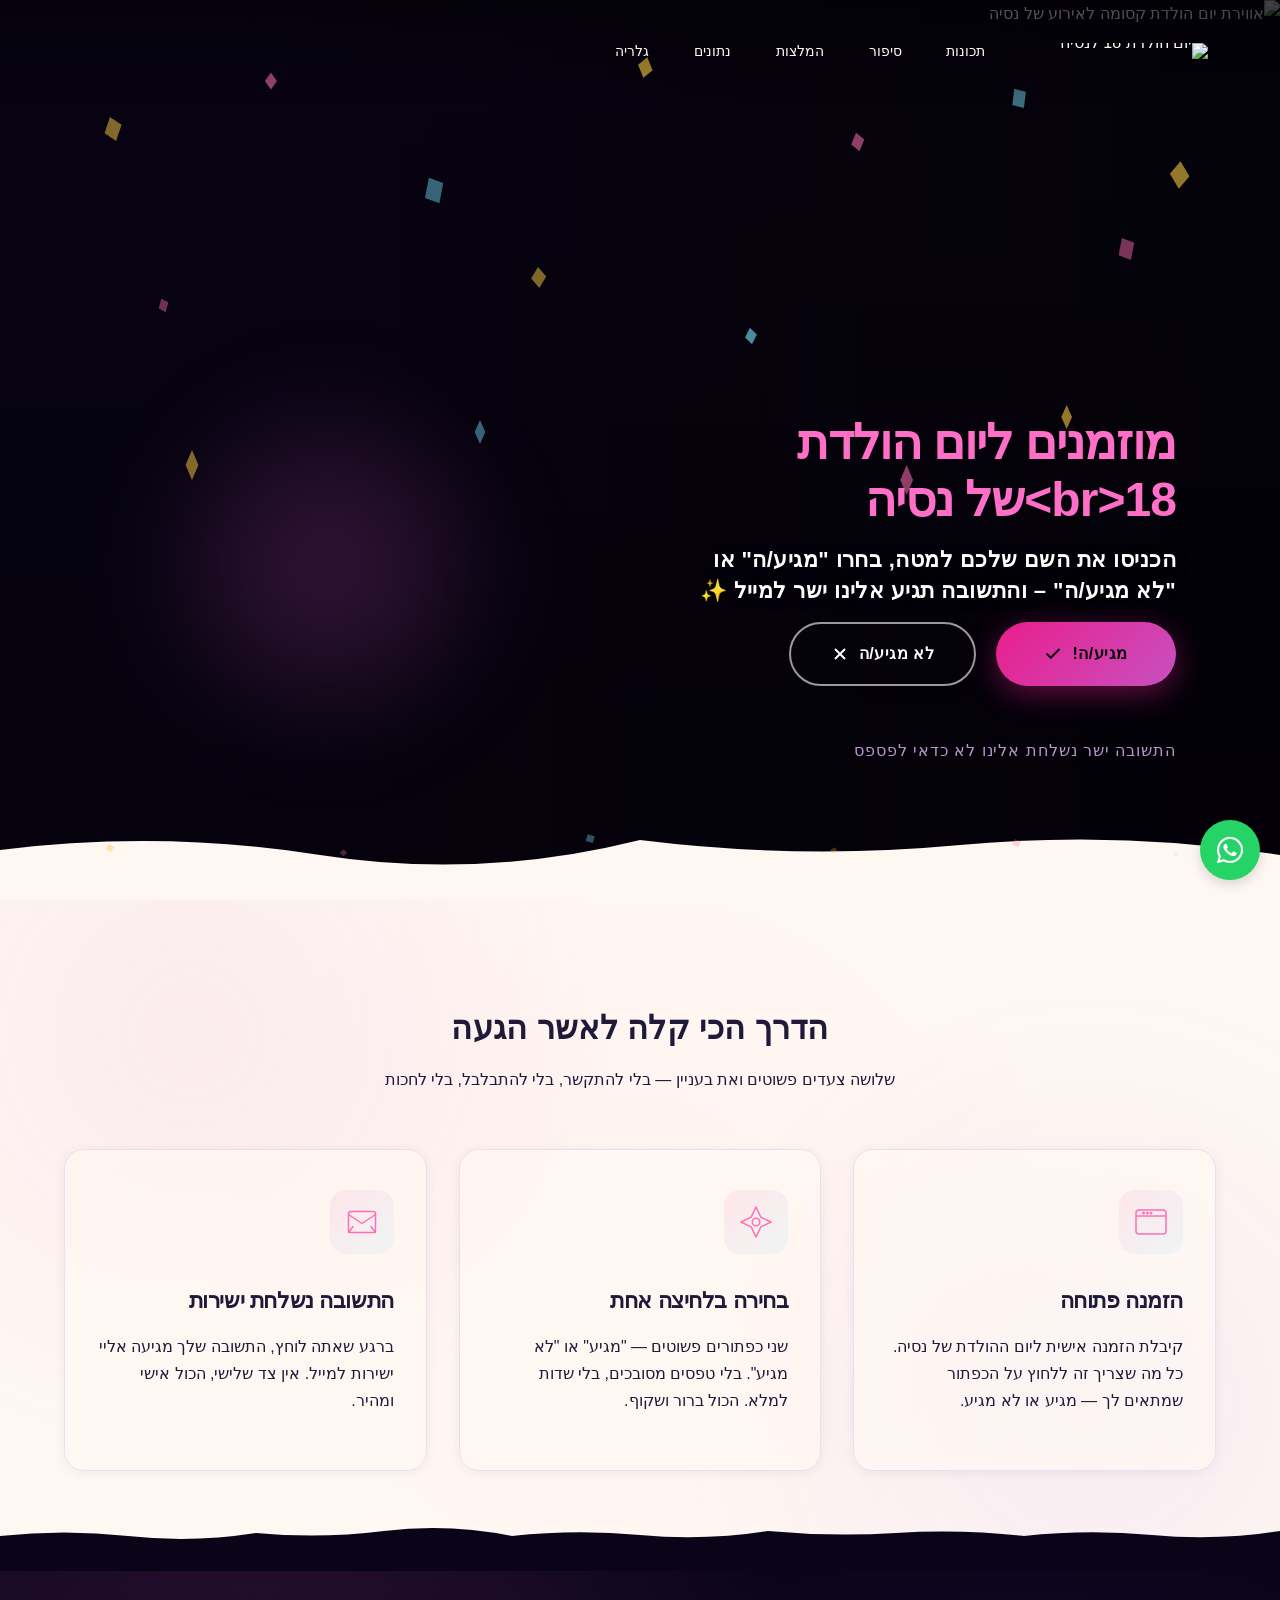
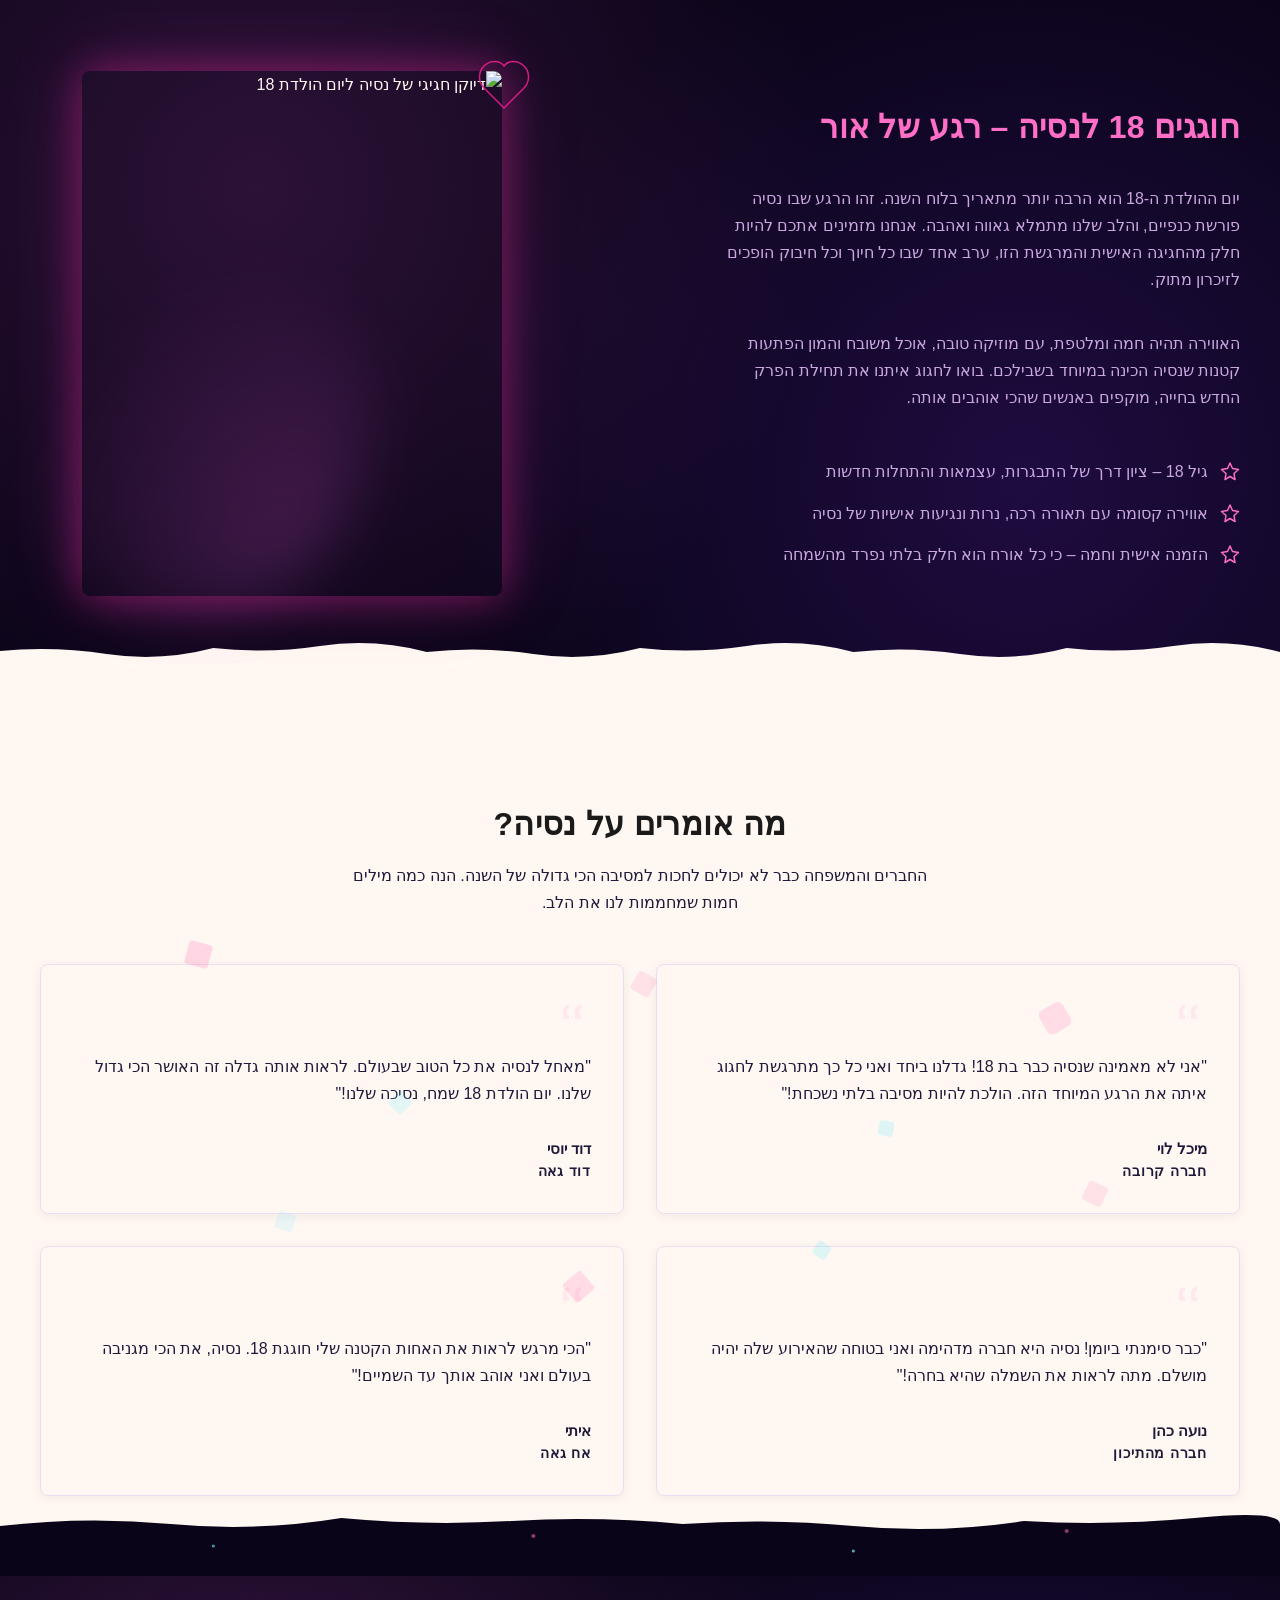
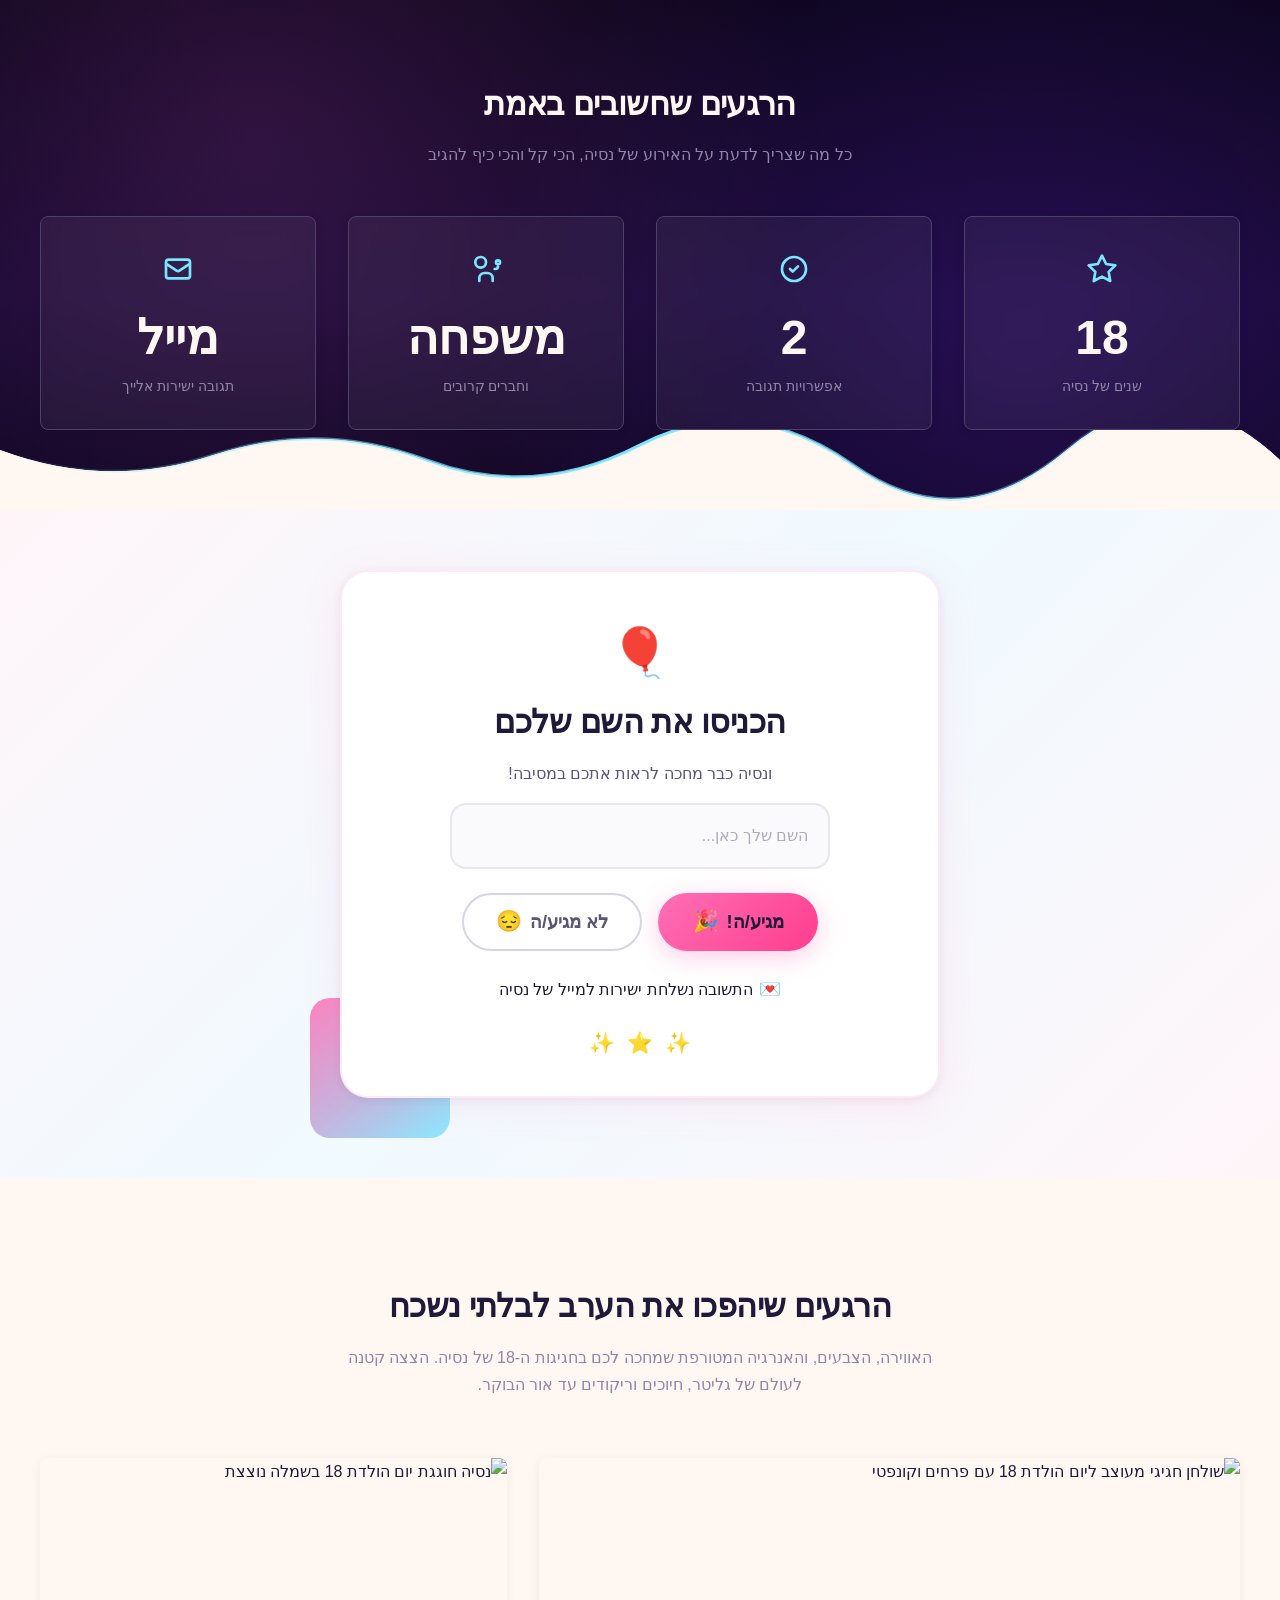
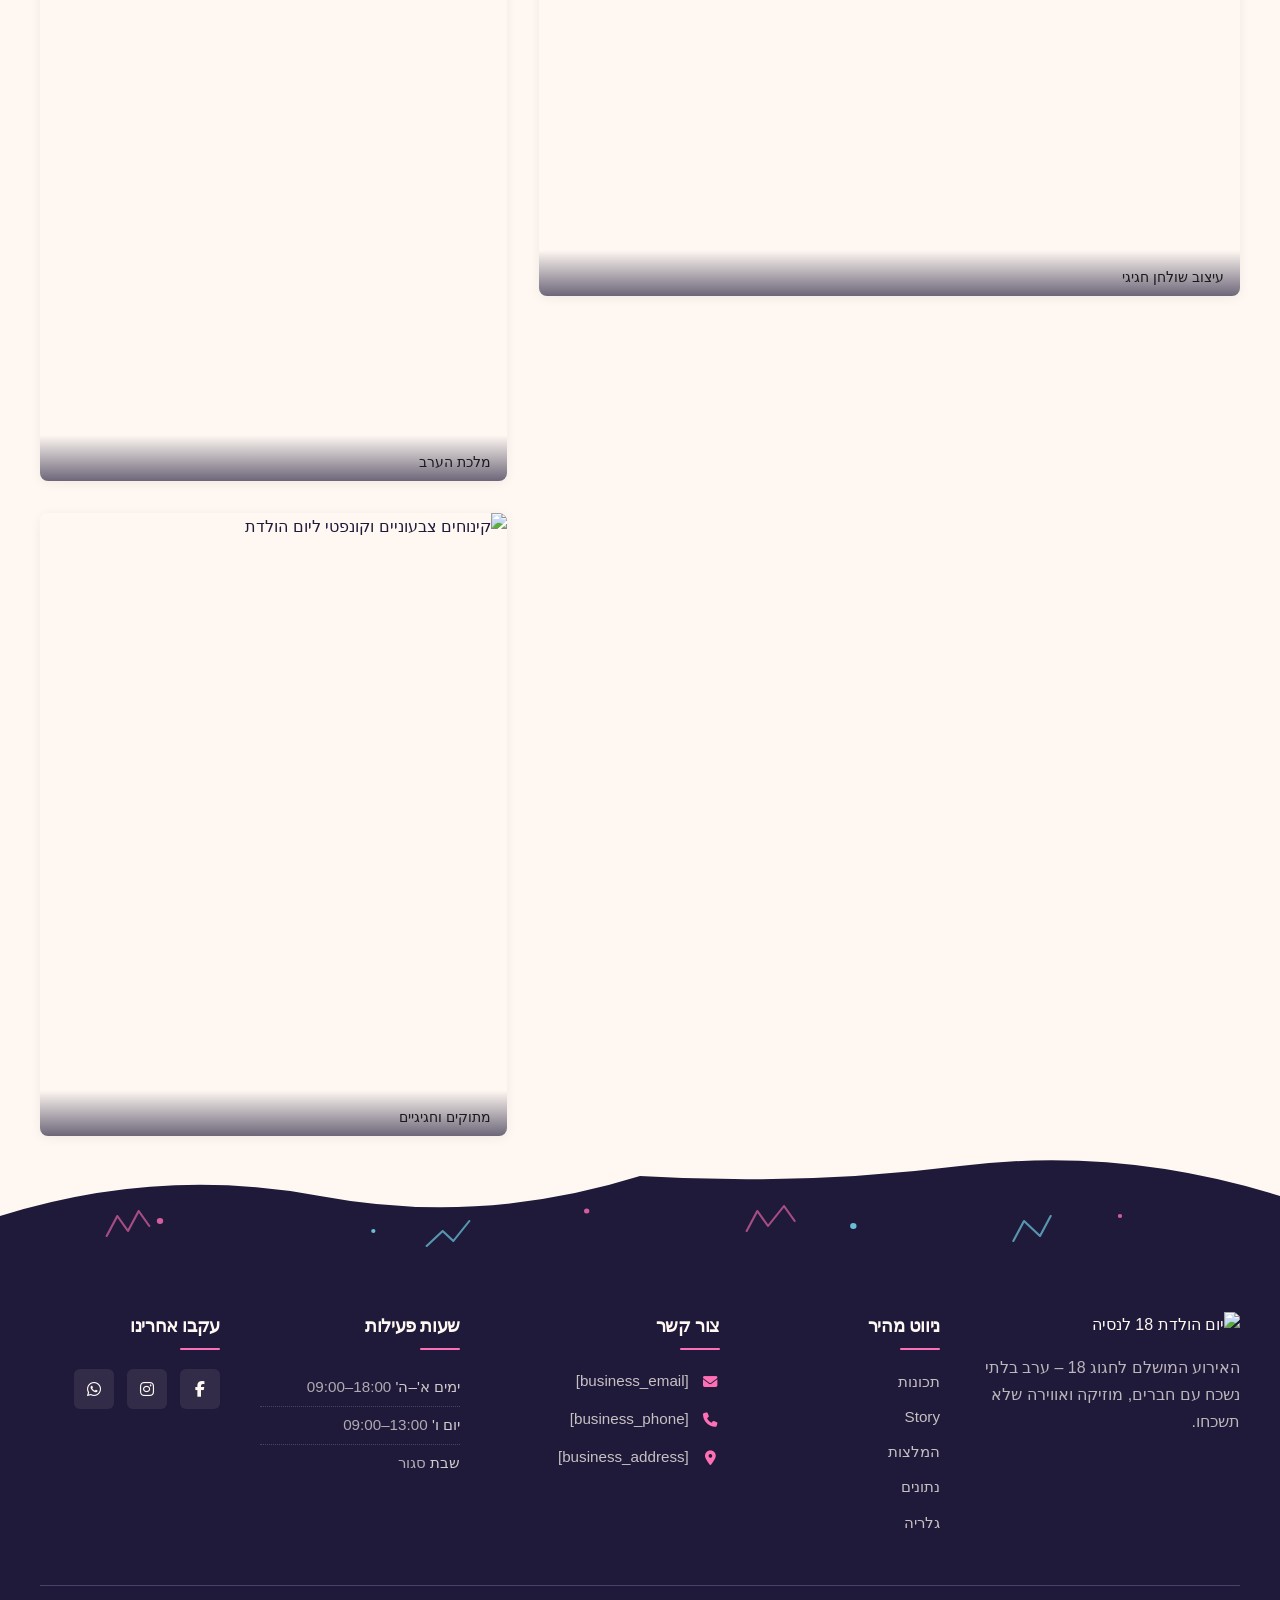
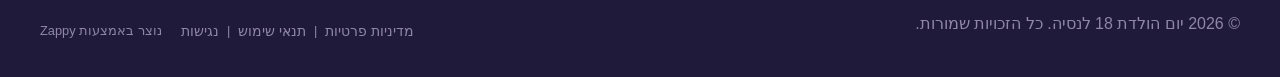
==== commit 06a0b735: "Background sync: Progressive GitHub Sync" ====
--- a/public/index.html
+++ b/public/index.html
@@ -1 +1 @@
-<!doctype html><html dir="rtl" lang="he"><head><meta charset="UTF-8"><meta content="width=device-width,initial-scale=1" name="viewport"><meta content="index, follow" name="robots"><title>אשרו הגעה עכשיו למסיבה הכי שווה — יום הולדת 18 לנסיה</title><meta content="הזמנה דיגיטלית ליום הולדת 18 של נסיה מחכה לכם! לחצו &#39;מגיע/ה&#39; או &#39;לא מגיע/ה&#39; והתשובה נשלחת אוטומטית למייל המארחת. אל תפספסו חגיגה בלתי נשכחת עם מוזיקה, חברים ואווירה מטורפת." name="description"><meta content="הזמנות דיגיטליות לאירועים, הזמנה לאירוע השקה, אישור הגעה אונליין, יום הולדת 18, הזמנה אישית למסיבה" name="keywords"><link href="/assets/favicon.ico" rel="icon" type="image/x-icon"><link href="/assets/favicon-16x16.png" rel="icon" type="image/png" sizes="16x16"><link href="/assets/favicon-32x32.png" rel="icon" type="image/png" sizes="32x32"><link href="/assets/favicon-48x48.png" rel="icon" type="image/png" sizes="48x48"><link href="/assets/favicon-192x192.png" rel="icon" type="image/png" sizes="192x192"><link href="/assets/favicon-512x512.png" rel="icon" type="image/png" sizes="512x512"><link href="/assets/apple-touch-icon.png" rel="apple-touch-icon"><script>!function(){"use strict";var t="876591ec-0dec-452e-82c2-8e366ee0db60",e="https://api.zappy5.com/api/analytics/track",a=18e5,n=2592e6,o=!0,i=!0,r=!0;var s=function(){var e="zappy_visitor_"+t,a=null;try{if(a=localStorage.getItem(e)){var o=JSON.parse(a),i=Date.now();if(i-o.created<n)return o.lastSeen=i,localStorage.setItem(e,JSON.stringify(o)),o.id}}catch(t){console.warn("Zappy Analytics: LocalStorage not available")}var r="zv_"+Date.now()+"_"+Math.random().toString(36).substr(2,9);try{localStorage.setItem(e,JSON.stringify({id:r,created:Date.now(),lastSeen:Date.now()}))}catch(t){}return r}(),c=function(){var e="zappy_session_"+t,n=null;try{if(n=sessionStorage.getItem(e)){var o=JSON.parse(n),i=Date.now();if(i-o.timestamp<a)return o.timestamp=i,sessionStorage.setItem(e,JSON.stringify(o)),o.id}}catch(t){console.warn("Zappy Analytics: SessionStorage not available")}var r="zs_"+Date.now()+"_"+Math.random().toString(36).substr(2,9);try{sessionStorage.setItem(e,JSON.stringify({id:r,timestamp:Date.now()}))}catch(t){}return r}();function l(a,n){n=n||{};var o={website_id:t,event_type:a,page_path:window.location.pathname,referrer:document.referrer||"direct",visitor_id:s,session_id:c,metadata:n};if(navigator.sendBeacon){var i=new Blob([JSON.stringify(o)],{type:"application/json"});navigator.sendBeacon(e,i)}else fetch(e,{method:"POST",headers:{"Content-Type":"application/json"},body:JSON.stringify(o),keepalive:!0}).catch(function(t){console.warn("Zappy Analytics: Failed to track event",t)})}o&&l("pageview",{title:document.title,url:window.location.href}),i&&document.addEventListener("click",function(t){var e=t.target;if("BUTTON"===e.tagName||e.closest("button")){var a="BUTTON"===e.tagName?e:e.closest("button");l("click",{element:"button",text:a.textContent.trim().substring(0,100),id:a.id||null,class:a.className||null})}else if("A"===e.tagName||e.closest("a")){var n="A"===e.tagName?e:e.closest("a");l("navigation",{element:"link",text:n.textContent.trim().substring(0,100),href:n.href,external:n.hostname!==window.location.hostname})}},!0),r&&document.addEventListener("submit",function(t){var e=t.target;l("form_submit",{form_id:e.id||null,form_name:e.name||null,form_action:e.action||null,form_method:e.method||"GET"})},!0);var d=Date.now();window.addEventListener("beforeunload",function(){l("page_unload",{time_on_page:Math.floor((Date.now()-d)/1e3),page_path:window.location.pathname})}),window.zappyAnalytics={track:l,getVisitorId:function(){return s},getSessionId:function(){return c}}}()</script><meta content="אשרו הגעה עכשיו למסיבה הכי שווה — יום הולדת 18 לנסיה" property="og:title"><meta content="הזמנה דיגיטלית ליום הולדת 18 של נסיה מחכה לכם! לחצו &#39;מגיע/ה&#39; או &#39;לא מגיע/ה&#39; והתשובה נשלחת אוטומטית למייל המארחת. אל תפספסו חגיגה בלתי נשכחת עם מוזיקה, חברים ואווירה מטורפת." property="og:description"><meta content="summary_large_image" name="twitter:card"><meta content="אשרו הגעה עכשיו למסיבה הכי שווה — יום הולדת 18 לנסיה" name="twitter:title"><meta content="הזמנה דיגיטלית ליום הולדת 18 של נסיה מחכה לכם! לחצו &#39;מגיע/ה&#39; או &#39;לא מגיע/ה&#39; והתשובה נשלחת אוטומטית למייל המארחת. אל תפספסו חגיגה בלתי נשכחת עם מוזיקה, חברים ואווירה מטורפת." name="twitter:description"><meta content="website" property="og:type"><meta content="he_IL" property="og:locale"><link href="https://cdnjs.cloudflare.com/ajax/libs/font-awesome/6.4.0/css/all.min.css" rel="stylesheet"><style>.skip-link{position:absolute;top:0;left:0;transform:translateY(-200%);padding:12px 18px;background:var(--bg-dark,#1a1a1a);color:var(--text-light,#fff);font-weight:600;border-radius:0 0 8px 0;z-index:10000}.skip-link:focus{transform:none;outline:2px solid var(--ring,#fff);outline-offset:2px}:focus-visible{outline:2px solid var(--ring,currentColor);outline-offset:3px}</style><link href="/assets/favicon.ico" rel="icon" type="image/x-icon"><link href="/assets/favicon-16x16.png" rel="icon" type="image/png" sizes="16x16"><link href="/assets/favicon-32x32.png" rel="icon" type="image/png" sizes="32x32"><link href="/assets/favicon-48x48.png" rel="icon" type="image/png" sizes="48x48"><link href="/assets/favicon-192x192.png" rel="icon" type="image/png" sizes="192x192"><link href="/assets/favicon-512x512.png" rel="icon" type="image/png" sizes="512x512"><link href="/assets/apple-touch-icon.png" rel="apple-touch-icon"><link href="https://cdn.jsdelivr.net/npm/vanilla-cookieconsent@3/dist/cookieconsent.css" rel="stylesheet"><script src="https://cdn.jsdelivr.net/npm/vanilla-cookieconsent@3/dist/cookieconsent.umd.js"></script><script src="https://cdn.jsdelivr.net/gh/mickidum/acc_toolbar/acctoolbar/acctoolbar.min.js"></script><link href="/styles.css" rel="stylesheet"><script>window.ZAPPY_WEBSITE_ID="876591ec-0dec-452e-82c2-8e366ee0db60",window.ZAPPY_API_BASE="https://api.zappy5.com"</script><style id="zappy-dropdown-submenu-styles">#navMenu li:has(.sub-menu),.nav-menu li:has(.sub-menu),.navbar li:has(.sub-menu),nav li:has(.sub-menu){position:relative}#navMenu .sub-menu,.nav-menu .sub-menu,.navbar .sub-menu,nav .sub-menu{display:block!important;position:absolute!important;top:100%;left:0;min-width:220px;background:#fff;border-radius:8px;box-shadow:0 8px 25px rgba(0,0,0,.15);padding:8px 0;opacity:0;visibility:hidden;transform:translateY(10px);transition:all .3s ease;z-index:1000;list-style:none;pointer-events:none}#navMenu li:hover>.sub-menu,.nav-menu li:hover>.sub-menu,.navbar li:hover>.sub-menu,nav li:hover>.sub-menu{opacity:1!important;visibility:visible!important;transform:translateY(0)!important;pointer-events:auto!important}.sub-menu li{list-style:none;margin:0;padding:0}.sub-menu a{display:block!important;padding:10px 16px!important;color:var(--text-dark,#333)!important;font-weight:500;text-decoration:none;white-space:nowrap;transition:background-color .2s}.sub-menu .zappy-nav-child>a{padding-left:28px!important;font-size:.9em!important;opacity:.85!important}[dir=rtl] .sub-menu .zappy-nav-child>a,html[lang=ar] .sub-menu .zappy-nav-child>a,html[lang=he] .sub-menu .zappy-nav-child>a{padding-left:10px!important;padding-right:28px!important}.sub-menu .zappy-nav-parent>a{font-weight:600!important}.sub-menu a:hover{background-color:#f5f5f5}[dir=rtl] .nav-menu .sub-menu,[dir=rtl] .navbar .sub-menu,[dir=rtl] nav .sub-menu,html[lang=ar] .nav-menu .sub-menu,html[lang=ar] .navbar .sub-menu,html[lang=ar] nav .sub-menu,html[lang=he] .nav-menu .sub-menu,html[lang=he] .navbar .sub-menu,html[lang=he] nav .sub-menu{left:auto!important;right:0!important}.sub-menu:empty,.sub-menu:not(:has(li)):not(:has(> a)),.sub-menu:not(:has(li:not(.zappy-hidden-menu-item))):not(:has(> a)){display:none!important;opacity:0!important;visibility:hidden!important;pointer-events:none!important}li:has(.menu-group-title):hover>.sub-menu{opacity:1!important;visibility:visible!important;transform:translateY(0)!important;pointer-events:auto!important}#navMenu>li>.menu-group-title,.nav-menu>li>.menu-group-title{display:inline-block;padding:.5rem 1rem;cursor:default;user-select:none}@media (max-width:768px){#navMenu .sub-menu,.nav-menu .sub-menu,.navbar .sub-menu,nav .sub-menu{position:static!important;transform:none!important;box-shadow:none!important;background:0 0!important;max-height:0;overflow:hidden;opacity:0;visibility:hidden;transition:max-height .3s ease,opacity .3s ease;padding:0!important;border-radius:0!important}#navMenu .sub-menu.mobile-expanded,.nav-menu .sub-menu.mobile-expanded,.navbar .sub-menu.mobile-expanded{max-height:none!important;overflow-y:visible!important;opacity:1!important;visibility:visible!important;padding:8px 0 8px 16px!important}[dir=rtl] .sub-menu.mobile-expanded,html[lang=he] .sub-menu.mobile-expanded{padding:8px 16px 8px 0!important}#navMenu li:hover>.sub-menu,.nav-menu li:hover>.sub-menu,.navbar li:hover>.sub-menu,nav li:hover>.sub-menu{opacity:0;visibility:hidden;pointer-events:none}#navMenu li>.sub-menu.mobile-expanded,.nav-menu li>.sub-menu.mobile-expanded,.navbar li>.sub-menu.mobile-expanded,nav li>.sub-menu.mobile-expanded{opacity:1!important;visibility:visible!important;pointer-events:auto!important}#navMenu li:has(.sub-menu),.nav-menu li:has(.sub-menu),.navbar li:has(.sub-menu),nav li:has(.sub-menu){display:flex!important;flex-wrap:wrap!important;align-items:center!important;position:relative!important;min-height:44px!important}#navMenu li:has(.sub-menu)>a,.nav-menu li:has(.sub-menu)>a,.navbar li:has(.sub-menu)>a,nav li:has(.sub-menu)>a{flex:1!important;min-width:0!important}#navMenu li:has(.sub-menu)>.menu-group-title,.nav-menu li:has(.sub-menu)>.menu-group-title,.navbar li:has(.sub-menu)>.menu-group-title,nav li:has(.sub-menu)>.menu-group-title{flex:1!important;min-width:0!important;padding:0!important;line-height:inherit!important}#navMenu li:has(.sub-menu)>.sub-menu,.nav-menu li:has(.sub-menu)>.sub-menu,.navbar li:has(.sub-menu)>.sub-menu,nav li:has(.sub-menu)>.sub-menu{flex-basis:100%!important;width:100%!important}#navMenu li:has(.sub-menu)>a [class*=arrow],#navMenu li:has(.sub-menu)>a [class*=chevron],.nav-menu li:has(.sub-menu)>a .fa-angle-down,.nav-menu li:has(.sub-menu)>a .fa-chevron-down,.nav-menu li:has(.sub-menu)>a [class*=arrow],.nav-menu li:has(.sub-menu)>a [class*=chevron],nav li:has(.sub-menu)>a [class*=arrow],nav li:has(.sub-menu)>a [class*=chevron]{display:none!important;visibility:hidden!important}.mobile-submenu-toggle{display:flex!important;align-items:center!important;justify-content:center!important;width:44px!important;height:auto!important;background:0 0!important;border:none!important;cursor:pointer!important;color:var(--text-light)!important;position:static!important;flex-shrink:0!important;align-self:stretch!important;z-index:2!important;padding:0!important;margin:0!important}.mobile-submenu-toggle::after{content:''!important;width:0!important;height:0!important;border-left:6px solid transparent!important;border-right:6px solid transparent!important;border-top:7px solid currentColor!important;transition:transform .3s ease!important}.mobile-submenu-toggle.expanded::after{transform:rotate(180deg)!important}.sub-menu a{padding:10px 0!important;display:block!important;color:var(--text-light)!important;white-space:normal!important}.sub-menu .zappy-nav-child>a{padding-left:28px!important;font-size:.9em!important;opacity:.85!important}[dir=rtl] .sub-menu .zappy-nav-child>a,html[lang=ar] .sub-menu .zappy-nav-child>a,html[lang=he] .sub-menu .zappy-nav-child>a{padding-left:0!important;padding-right:28px!important}.sub-menu .zappy-nav-parent>a{font-weight:600!important}#navMenu.active,.nav-menu.active{max-width:100vw!important;overflow-x:hidden!important;box-sizing:border-box!important}.navbar .sub-menu li a,.zappy-products-dropdown .sub-menu a,nav.navbar .sub-menu li a{color:var(--text-light)!important}}@media (min-width:769px){.mobile-submenu-toggle{display:none!important}}</style><style id="zappy-widget-visibility">html[dir=rtl] .whatsapp-float{right:20px!important;left:auto!important}html:not([dir]) .whatsapp-float,html[dir=ltr] .whatsapp-float{left:20px!important;right:auto!important}html[dir=rtl] #mic-access-tool-general-button,html[dir=rtl] #mic-init-access-tool #mic-access-tool-general-button,html[dir=rtl] #mic-init-access-tool .mic-access-tool-general-button,html[dir=rtl] ._access-icon,html[dir=rtl] .mic-access-tool-general-button{left:20px!important;right:auto!important}html:not([dir]) #mic-access-tool-general-button,html:not([dir]) #mic-init-access-tool #mic-access-tool-general-button,html:not([dir]) #mic-init-access-tool .mic-access-tool-general-button,html:not([dir]) ._access-icon,html:not([dir]) .mic-access-tool-general-button,html[dir=ltr] #mic-access-tool-general-button,html[dir=ltr] #mic-init-access-tool #mic-access-tool-general-button,html[dir=ltr] #mic-init-access-tool .mic-access-tool-general-button,html[dir=ltr] ._access-icon,html[dir=ltr] .mic-access-tool-general-button{right:20px!important;left:auto!important}@media (max-width:768px){.whatsapp-float{display:flex!important}}@media (min-width:769px){.whatsapp-float{display:flex!important}}@media (max-width:768px){#mic-access-tool-general-button,#mic-init-access-tool #mic-access-tool-general-button,#mic-init-access-tool .mic-access-tool-general-button,._access-icon,.mic-access-tool-general-button{display:flex!important;visibility:visible!important;opacity:1!important;pointer-events:auto!important}#mic-access-tool-box.opened-mic-access-tool,#mic-init-access-tool #mic-access-tool-box.opened-mic-access-tool,.mic-access-tool-box.opened-mic-access-tool{visibility:visible!important;opacity:1!important;pointer-events:auto!important}}@media (min-width:769px){#mic-access-tool-general-button,#mic-init-access-tool #mic-access-tool-general-button,#mic-init-access-tool .mic-access-tool-general-button,._access-icon,.mic-access-tool-general-button{display:flex!important;visibility:visible!important;opacity:1!important;pointer-events:auto!important}#mic-access-tool-box.opened-mic-access-tool,#mic-init-access-tool #mic-access-tool-box.opened-mic-access-tool,.mic-access-tool-box.opened-mic-access-tool{visibility:visible!important;opacity:1!important;pointer-events:auto!important}}</style></head><body><a href="#main" class="skip-link">דלג לתוכן הראשי</a><nav class="navbar" dir="rtl"><button aria-label="Menu" class="mobile-toggle" id="mobileToggle"><svg viewBox="0 0 24 24" fill="none" height="24" width="24" class="hamburger-icon"><path d="M3 12h18M3 6h18M3 18h18" stroke="currentColor" stroke-width="2" stroke-linecap="round"></path></svg> <svg viewBox="0 0 24 24" fill="none" height="24" width="24" class="close-icon" style="display:none"><path d="M18 6L6 18M6 6l12 12" stroke="currentColor" stroke-width="2" stroke-linecap="round"></path></svg></button> <button aria-label="Call" class="phone-header-btn" data-phone="[business_phone]"><svg viewBox="0 0 24 24" fill="currentColor" height="20" width="20"><path d="M22 16.92v3a2 2 0 0 1-2.18 2 19.79 19.79 0 0 1-8.63-3.07 19.5 19.5 0 0 1-6-6 19.79 19.79 0 0 1-3.07-8.67A2 2 0 0 1 4.11 2h3a2 2 0 0 1 2 1.72 12.84 12.84 0 0 0 .7 2.81 2 2 0 0 1-.45 2.11L8.09 9.91a16 16 0 0 0 6 6l1.27-1.27a2 2 0 0 1 2.11-.45 12.84 12.84 0 0 0 2.81.7A2 2 0 0 1 22 16.92z"></path></svg></button><div class="nav-container"><div class="nav-right-group"><div class="nav-brand"><a href="/" class="logo-link"><img alt="יום הולדת 18 לנסיה" class="logo" src="/assets/site---------image-1.webp"></a></div><ul class="nav-menu" id="navMenu"><li><a href="#features">תכונות</a></li><li><a href="#story">סיפור</a></li><li><a href="#testimonials">המלצות</a></li><li><a href="#stats">נתונים</a></li><li><a href="#gallery">גלריה</a></li></ul></div><div class="nav-cta-container"></div></div></nav><script>window.addEventListener("load",function(){const e=document.querySelector(".navbar, nav, header");if(!e)return void console.log("[Navbar] Navbar element not found");let t=document.getElementById("mobileToggle")||document.querySelector(".mobile-toggle")||document.querySelector(".hamburger")||document.querySelector(".hamburger-menu")||document.querySelector(".menu-toggle")||document.querySelector(".burger-menu")||document.querySelector('[aria-label="Menu"]')||document.querySelector('[aria-label="תפריט"]');const o=document.querySelector(".phone-header-btn"),n=window.getComputedStyle(e);let r=n.backgroundColor;if(console.log("[Navbar] Initial navbar background:",r),"transparent"===r||"rgba(0, 0, 0, 0)"===r||r.startsWith("rgba")&&r.includes(", 0)")){const e=n.backgroundImage;if(e&&"none"!==e)console.log("[Navbar] Navbar has background image/gradient, using dark text"),r="rgb(240, 240, 240)";else{const e=window.getComputedStyle(document.body).backgroundColor;console.log("[Navbar] Navbar transparent, using body background:",e),r=e}}const a=r.match(/\d+/g);if(a&&a.length>=3){const e=(.299*parseInt(a[0])+.587*parseInt(a[1])+.114*parseInt(a[2]))/255;console.log("[Navbar] Mobile button colors preserved from Claude CSS (luminance:",e.toFixed(2)+")");const n=document.createElement("style");n.id="zappy-mobile-nav-fix";document.documentElement.lang;document.documentElement.dir,n.textContent='\n        /* Hide mobile buttons on desktop, show only on mobile */\n        @media (min-width: 769px) {\n          .mobile-toggle,\n          .phone-header-btn {\n            display: none !important;\n          }\n        }\n        \n        /* Show and position mobile buttons correctly on mobile */\n        @media (max-width: 768px) {\n          .navbar,\n          nav.navbar {\n            min-height: 70px !important;\n          }\n\n          .mobile-toggle,\n          .phone-header-btn {\n            position: absolute !important;\n            top: 0 !important;\n            bottom: 0 !important;\n            margin-top: auto !important;\n            margin-bottom: auto !important;\n            transform: none !important;\n            z-index: 1001 !important;\n            display: flex !important;\n            align-items: center !important;\n            justify-content: center !important;\n            width: 36px !important;\n            height: 36px !important;\n            border-radius: 50% !important;\n            border: none !important;\n            cursor: pointer !important;\n            padding: 6px !important;\n            background: none !important;\n            color: var(--nav-text, var(--text-light)) !important;\n            touch-action: manipulation !important;\n            -webkit-tap-highlight-color: transparent !important;\n          }\n\n          html[data-zappy-site-type="ecommerce"] .phone-header-btn,\n          body[data-zappy-site-type="ecommerce"] .phone-header-btn,\n          html[data-zappy-site-type="ecommerce"] header .phone-header-btn,\n          html[data-zappy-site-type="ecommerce"] nav .phone-header-btn {\n            display: none !important;\n            visibility: hidden !important;\n            width: 0 !important;\n            height: 0 !important;\n            min-width: 0 !important;\n            overflow: hidden !important;\n          }\n          \n          /* LTR positioning (default): hamburger LEFT, phone RIGHT */\n          html:not([dir="rtl"]):not([lang="he"]):not([lang="ar"]) .mobile-toggle,\n          html[dir="ltr"] .mobile-toggle {\n            left: 12px !important;\n            right: auto !important;\n          }\n          html:not([dir="rtl"]):not([lang="he"]):not([lang="ar"]) .phone-header-btn,\n          html[dir="ltr"] .phone-header-btn {\n            right: 12px !important;\n            left: auto !important;\n          }\n          \n          /* RTL positioning: hamburger RIGHT, phone LEFT */\n          html[dir="rtl"] .mobile-toggle,\n          html[lang="he"] .mobile-toggle,\n          html[lang="ar"] .mobile-toggle {\n            right: 12px !important;\n            left: auto !important;\n          }\n          html[dir="rtl"] .phone-header-btn,\n          html[lang="he"] .phone-header-btn,\n          html[lang="ar"] .phone-header-btn {\n            left: 12px !important;\n            right: auto !important;\n          }\n          \n          /* CRITICAL: Ensure nav-container has min-height on mobile */\n          /* All children are positioned absolutely/fixed on mobile, so height:auto collapses to 0 */\n          .nav-container {\n            min-height: 70px !important;\n            position: relative !important;\n          }\n          \n          /* Ensure SVG icons are properly sized and inherit color */\n          .mobile-toggle svg,\n          .phone-header-btn svg {\n            width: 24px !important;\n            height: 24px !important;\n            /* Don\'t force display - let JavaScript control hamburger/close toggle */\n          }\n          \n          /* Reset nav-cta-container on mobile - remove desktop box-shadow/padding */\n          /* that creates a visible ghost box when CTA button is hidden */\n          .nav-cta-container {\n            box-shadow: none !important;\n            padding: 0 !important;\n          }\n          \n          /* Hide nav-cta-container entirely on mobile when there\'s no lang-switcher */\n          /* (only the CTA button is inside, and it\'s hidden on mobile) */\n          .nav-cta-container:not(:has(.lang-switcher)) {\n            display: none !important;\n          }\n          \n          /* CRITICAL: Prevent hero image fade gradient from bleeding over headline text */\n          /* The .image-fade-gradient has bottom: -30px (extends below parent) */\n          /* On mobile stacked layout, this overlaps the h1 text below the image */\n          .hero-image-column {\n            overflow: hidden !important;\n          }\n          .image-fade-gradient {\n            bottom: 0 !important;\n          }\n          \n          /* Hide desktop language switcher on mobile - hamburger menu handles it */\n          /* High specificity to override stored CSS */\n          .lang-switcher,\n          .nav-cta-container .lang-switcher,\n          .nav-container .lang-switcher,\n          .navbar .lang-switcher,\n          .navbar .nav-cta-container .lang-switcher {\n            display: none !important;\n          }\n        }\n      ';const r=document.getElementById("zappy-mobile-nav-fix");r&&r.remove(),document.head.appendChild(n),console.log("[Navbar] Critical CSS injected for mobile nav positioning");const i=window.innerWidth<=768;if(t){const e=t.querySelector(".hamburger-icon"),o=t.querySelector(".close-icon");e&&(e.style.setProperty("width","24px","important"),e.style.setProperty("height","24px","important"),e.style.setProperty("display","block","important")),o&&(o.style.setProperty("width","24px","important"),o.style.setProperty("height","24px","important"),o.style.setProperty("display","none","important")),i?(t.style.setProperty("position","absolute","important"),t.style.setProperty("top","0","important"),t.style.setProperty("bottom","0","important"),t.style.setProperty("margin-top","auto","important"),t.style.setProperty("margin-bottom","auto","important"),t.style.setProperty("transform","none","important"),t.style.setProperty("z-index","1001","important"),t.style.removeProperty("left"),t.style.removeProperty("right"),console.log("[Navbar] Mobile toggle positioning applied (mobile viewport)")):(t.style.removeProperty("position"),t.style.removeProperty("top"),t.style.removeProperty("transform"),t.style.removeProperty("z-index"),t.style.removeProperty("left"),t.style.removeProperty("right"),console.log("[Navbar] Desktop viewport - cleared mobile toggle inline positioning"))}if(o){const e=o.querySelector("svg");e&&(e.style.width="24px",e.style.height="24px",e.setAttribute("width","24"),e.setAttribute("height","24")),i?(o.style.setProperty("position","absolute","important"),o.style.setProperty("top","0","important"),o.style.setProperty("bottom","0","important"),o.style.setProperty("margin-top","auto","important"),o.style.setProperty("margin-bottom","auto","important"),o.style.setProperty("transform","none","important"),o.style.setProperty("z-index","1001","important"),o.style.removeProperty("left"),o.style.removeProperty("right"),console.log("[Navbar] Phone button positioning applied (mobile viewport)")):(o.style.removeProperty("position"),o.style.removeProperty("top"),o.style.removeProperty("transform"),o.style.removeProperty("z-index"),o.style.removeProperty("left"),o.style.removeProperty("right"),console.log("[Navbar] Desktop viewport - cleared phone button inline positioning"))}}else console.log("[Navbar] Could not parse background color:",r);t=document.getElementById("mobileToggle")||document.querySelector(".mobile-toggle")||document.querySelector(".hamburger")||document.querySelector(".hamburger-menu")||document.querySelector(".menu-toggle")||document.querySelector(".burger-menu")||document.querySelector('[aria-label="Menu"]')||document.querySelector('[aria-label="תפריט"]');const i=document.getElementById("navMenu")||document.querySelector(".nav-menu")||document.querySelector(".nav-links")||document.querySelector("nav ul:not(.submenu)");if(!t||!i)return void console.log("[Navbar] Mobile toggle or menu not found:",{toggle:!!t,menu:!!i});i.id||(i.id="navMenu"),console.log("[Navbar] Initializing mobile menu...");const l=t.cloneNode(!0);t.parentNode.replaceChild(l,t);var s=0;function p(e){var t=Date.now();t-s<300||(s=t,function(e){e.preventDefault(),e.stopPropagation();const t=l.querySelector(".hamburger-icon"),o=l.querySelector(".close-icon");i.classList.contains("active")?(i.classList.remove("active"),t&&t.style.setProperty("display","block","important"),o&&o.style.setProperty("display","none","important"),document.body.style.overflow="",document.body.classList.remove("menu-open"),console.log("[Navbar] Menu closed")):(i.classList.add("active"),t&&t.style.setProperty("display","none","important"),o&&o.style.setProperty("display","block","important"),document.body.style.overflow="hidden",document.body.classList.add("menu-open"),console.log("[Navbar] Menu opened"))}(e))}l.addEventListener("click",p),l.addEventListener("touchend",p),document.addEventListener("keydown",function(e){if(("Escape"===e.key||"Esc"===e.key)&&i.classList.contains("active")){const e=l.querySelector(".hamburger-icon"),t=l.querySelector(".close-icon");i.classList.remove("active"),e&&e.style.setProperty("display","block","important"),t&&t.style.setProperty("display","none","important"),document.body.style.overflow="",document.body.classList.remove("menu-open"),console.log("[Navbar] Menu closed (Escape)")}}),i.querySelectorAll("a").forEach(function(e){e.addEventListener("click",function(){if("#"===this.getAttribute("href"))return;const e=l.querySelector(".hamburger-icon"),t=l.querySelector(".close-icon");i.classList.remove("active"),e&&e.style.setProperty("display","block","important"),t&&t.style.setProperty("display","none","important"),document.body.style.overflow="",document.body.classList.remove("menu-open"),console.log("[Navbar] Menu closed (link clicked)")})});var m=i.querySelectorAll(".dropdown-toggle");m.forEach(function(e){e.addEventListener("click",function(e){e.preventDefault(),e.stopPropagation();var t=this.closest(".nav-dropdown");t&&(t.parentNode.querySelectorAll(".nav-dropdown.open").forEach(function(e){e!==t&&e.classList.remove("open")}),t.classList.toggle("open"),console.log("[Navbar] Dropdown toggled:",t.classList.contains("open")?"open":"closed"))})}),document.addEventListener("click",function(e){e.target.closest(".nav-dropdown")||document.querySelectorAll(".nav-dropdown.open").forEach(function(e){e.classList.remove("open")})}),console.log("[Navbar] Dropdown handlers initialized for "+m.length+" dropdowns"),o&&o.addEventListener("click",function(){const e=document.querySelectorAll('a[href^="tel:"]'),t=e.length>0?e[0].getAttribute("href").replace("tel:",""):"[business_phone]";window.location.href="tel:"+t,console.log("[Navbar] Phone button clicked")}),console.log("[Navbar] Mobile menu initialized successfully")})</script><main id="main"><section class="index-hero-section" data-band-index="0" data-layout-spec="דף הבית-hero" id="hero" data-hero-type="fullscreen-scrim"><div class="hero-bg-wrapper"><img alt="אווירת יום הולדת קסומה לאירוע של נסיה" class="hero-bg-img" src="/assets/site-index-hero-image-1.webp" data-context="Cinematic twilight birthday atmosphere with warm golden fairy lights, suspended confetti particles, a soft magenta-purple glow, and a dark elegant night sky backdrop. The scene feels youthful, celebratory, and premium, perfect for an 18th birthday invitation hero." data-placeholder="index-hero-image-1" height="600" loading="eager" width="1200" data-element-id="img-1782649662862-wgo62882z" data-element-type="image" data-hero-background="true" data-hero-bg="true" fetchpriority="high" style="object-position:50% 50%"></div><div class="hero-scrim" aria-hidden="true"></div><div class="hero-confetti" aria-hidden="true"><svg viewBox="0 0 1200 600" xmlns="http://www.w3.org/2000/svg" aria-hidden="true" data-no-icon-edit="true" preserveAspectRatio="none"><rect height="12" width="12" x="100" y="80" fill="#F5C842" opacity="0.6" transform="rotate(25 106 86)"></rect><rect height="8" width="8" x="250" y="50" fill="#FF6FB5" opacity="0.7" transform="rotate(45 254 54)"></rect><rect height="14" width="14" x="400" y="120" fill="#7AE7FF" opacity="0.5" transform="rotate(15 407 127)"></rect><rect height="10" width="10" x="600" y="40" fill="#F5C842" opacity="0.8" transform="rotate(60 605 45)"></rect><rect height="9" width="9" x="800" y="90" fill="#FF6FB5" opacity="0.65" transform="rotate(30 804 94)"></rect><rect height="11" width="11" x="950" y="60" fill="#7AE7FF" opacity="0.55" transform="rotate(10 955 65)"></rect><rect height="13" width="13" x="1100" y="110" fill="#F5C842" opacity="0.7" transform="rotate(50 1106 116)"></rect><rect height="7" width="7" x="150" y="200" fill="#FF6FB5" opacity="0.5" transform="rotate(20 153 203)"></rect><rect height="10" width="10" x="500" y="180" fill="#F5C842" opacity="0.6" transform="rotate(40 505 185)"></rect><rect height="8" width="8" x="700" y="220" fill="#7AE7FF" opacity="0.7" transform="rotate(35 704 224)"></rect><rect height="12" width="12" x="1050" y="160" fill="#FF6FB5" opacity="0.55" transform="rotate(15 1056 166)"></rect><polygon fill="#F5C842" opacity="0.6" points="180,300 186,310 180,320 174,310"></polygon><polygon fill="#7AE7FF" opacity="0.5" points="450,280 455,288 450,296 445,288"></polygon><polygon fill="#FF6FB5" opacity="0.65" points="850,310 856,320 850,330 844,320"></polygon><polygon fill="#F5C842" opacity="0.7" points="1000,270 1005,278 1000,286 995,278"></polygon></svg></div><div class="hero-glow-blob" aria-hidden="true"></div><div class="hero-overlay"><div class="hero-text-block"><h1 class="hero-title">מוזמנים ליום הולדת 18&lt;br&gt;של נסיה</h1><h3 class="hero-subtitle">הכניסו את השם שלכם למטה, בחרו "מגיע/ה" או "לא מגיע/ה" – והתשובה תגיע אלינו ישר למייל ✨</h3><div class="hero-cta-group"><a href="#rsvp" class="btn-rsvp btn-rsvp--coming" data-element-id="btn-1782649662858-bx1j7r7uc" data-element-type="button" data-native-element="true" style="color:rgb(0, 0, 0) !important"><span>מגיע/ה!</span> <svg viewBox="0 0 24 24" fill="none" height="18" width="18" data-element-type="icon" data-icon-type="svg" stroke="currentColor" stroke-linecap="round" stroke-linejoin="round" stroke-width="2.5"><path d="M20 6L9 17l-5-5"></path></svg> </a><a href="#rsvp" class="btn-rsvp btn-rsvp--not-coming" data-element-id="btn-1782649662858-9nlrefkde" data-element-type="button" data-native-element="true" style="outline:medium"><span>לא מגיע/ה</span> <svg viewBox="0 0 24 24" fill="none" height="18" width="18" data-element-type="icon" data-icon-type="svg" stroke="currentColor" stroke-linecap="round" stroke-linejoin="round" stroke-width="2.5"><line x1="18" x2="6" y1="6" y2="18"></line><line x1="6" x2="18" y1="6" y2="18"></line></svg></a></div><p class="hero-reassurance">&nbsp;<br>‏התשובה ישר נשלחת אלינו לא כדאי לפספס</p></div></div><div class="hero-divider-wrapper" aria-hidden="true"><svg viewBox="0 0 1200 80" xmlns="http://www.w3.org/2000/svg" aria-hidden="true" data-no-icon-edit="true" preserveAspectRatio="none"><defs><linearGradient id="dividerGrad" x1="0%" x2="100%" y1="0%" y2="0%"><stop offset="0%" stop-color="#0A0418" stop-opacity="1"></stop><stop offset="50%" stop-color="#150830" stop-opacity="0.9"></stop><stop offset="100%" stop-color="#1E0F3C" stop-opacity="0.7"></stop></linearGradient></defs><path d="M0,80 L0,30 Q150,10 300,35 T600,20 Q750,40 900,25 T1200,35 L1200,80 Z" fill="var(--bg-light)"></path><rect height="6" width="6" x="100" y="25" fill="#F5C842" opacity="0.4" transform="rotate(30 103 28)"></rect><rect height="5" width="5" x="320" y="30" fill="#FF6FB5" opacity="0.3" transform="rotate(45 322 32)"></rect><rect height="7" width="7" x="550" y="15" fill="#7AE7FF" opacity="0.35" transform="rotate(15 553 18)"></rect><rect height="5" width="5" x="780" y="28" fill="#F5C842" opacity="0.25" transform="rotate(60 782 30)"></rect><rect height="6" width="6" x="950" y="20" fill="#FF6FB5" opacity="0.3" transform="rotate(25 953 23)"></rect><rect height="4" width="4" x="1100" y="32" fill="#7AE7FF" opacity="0.2" transform="rotate(10 1102 34)"></rect></svg></div></section><section class="index-features-section" data-band-index="1" data-layout-spec="דף הבית-features" id="features"><div class="section-bg-deco" aria-hidden="true"></div><div class="features-container"><div class="features-intro"><h2 class="features-title">הדרך הכי קלה לאשר הגעה</h2><p class="features-subtitle">שלושה צעדים פשוטים ואת בעניין — בלי להתקשר, בלי להתבלבל, בלי לחכות</p></div><div class="features-grid"><article class="feature-card"><div class="card-icon-wrapper"><svg viewBox="0 0 48 48" xmlns="http://www.w3.org/2000/svg" fill="none" data-element-type="icon" data-icon-type="svg" class="card-icon"><rect height="32" width="40" x="4" y="8" rx="4" stroke="currentColor" stroke-width="2"></rect><path d="M4 16h40" stroke="currentColor" stroke-width="2"></path><circle cx="14" cy="12" r="1.5" fill="currentColor"></circle><circle cx="19" cy="12" r="1.5" fill="currentColor"></circle><circle cx="24" cy="12" r="1.5" fill="currentColor"></circle></svg></div><h3 class="card-title">הזמנה פתוחה</h3><p class="card-desc">קיבלת הזמנה אישית ליום ההולדת של נסיה. כל מה שצריך זה ללחוץ על הכפתור שמתאים לך — מגיע או לא מגיע.</p></article><article class="feature-card"><div class="card-icon-wrapper"><svg viewBox="0 0 48 48" xmlns="http://www.w3.org/2000/svg" fill="none" data-element-type="icon" data-icon-type="svg" class="card-icon"><path d="M24 4L30.472 17.528L44 24L30.472 30.472L24 44L17.528 30.472L4 24L17.528 17.528L24 4Z" stroke="currentColor" stroke-width="2" stroke-linejoin="round"></path><circle cx="24" cy="24" r="5" stroke="currentColor" stroke-width="2"></circle></svg></div><h3 class="card-title">בחירה בלחיצה אחת</h3><p class="card-desc">שני כפתורים פשוטים — "מגיע" או "לא מגיע". בלי טפסים מסובכים, בלי שדות למלא. הכול ברור ושקוף.</p></article><article class="feature-card"><div class="card-icon-wrapper"><svg viewBox="0 0 48 48" xmlns="http://www.w3.org/2000/svg" fill="none" data-element-type="icon" data-icon-type="svg" class="card-icon"><rect height="28" width="36" x="6" y="10" rx="3" stroke="currentColor" stroke-width="2"></rect><path d="M6 14l18 12 18-12" stroke="currentColor" stroke-width="2" stroke-linejoin="round"></path><path d="M12 30l-6 8M36 30l6 8" stroke="currentColor" stroke-width="2" stroke-linecap="round"></path></svg></div><h3 class="card-title">התשובה נשלחת ישירות</h3><p class="card-desc">ברגע שאתה לוחץ, התשובה שלך מגיעה אליי ישירות למייל. אין צד שלישי, הכול אישי ומהיר.</p></article></div></div><div class="index-features-divider-wrapper"><svg viewBox="0 0 1200 80" xmlns="http://www.w3.org/2000/svg" aria-hidden="true" data-no-icon-edit="true" preserveAspectRatio="none"><path d="M0,80 L0,45 Q60,38 120,45 T240,42 Q300,48 360,40 T480,45 Q540,38 600,44 T720,40 Q780,46 840,42 T960,45 Q1020,38 1080,44 T1200,40 L1200,80 Z" fill="#0A0418"></path></svg></div></section><section class="index-story-section" data-band-index="2" data-layout-spec="דף הבית-story" id="story"><div class="index-story-section__container"><div class="index-story-section__content"><h2 class="index-story-section__heading">חוגגים 18 לנסיה – רגע של אור</h2><p class="index-story-section__paragraph">יום ההולדת ה-18 הוא הרבה יותר מתאריך בלוח השנה. זהו הרגע שבו נסיה פורשת כנפיים, והלב שלנו מתמלא גאווה ואהבה. אנחנו מזמינים אתכם להיות חלק מהחגיגה האישית והמרגשת הזו, ערב אחד שבו כל חיוך וכל חיבוק הופכים לזיכרון מתוק.</p><p class="index-story-section__paragraph">האווירה תהיה חמה ומלטפת, עם מוזיקה טובה, אוכל משובח והמון הפתעות קטנות שנסיה הכינה במיוחד בשבילכם. בואו לחגוג איתנו את תחילת הפרק החדש בחייה, מוקפים באנשים שהכי אוהבים אותה.</p><ul class="index-story-section__highlights"><li class="index-story-section__highlight-item"><svg viewBox="0 0 20 20" xmlns="http://www.w3.org/2000/svg" fill="none" height="20" width="20" data-element-type="icon" data-icon-type="svg" class="index-story-section__highlight-icon"><path d="M10 2L12.5 7.5L18.5 8.5L14 12.5L15 18.5L10 15.5L5 18.5L6 12.5L1.5 8.5L7.5 7.5L10 2Z" stroke="currentColor" stroke-width="1.5" stroke-linejoin="round"></path></svg> <span>גיל 18 – ציון דרך של התבגרות, עצמאות והתחלות חדשות</span></li><li class="index-story-section__highlight-item"><svg viewBox="0 0 20 20" xmlns="http://www.w3.org/2000/svg" fill="none" height="20" width="20" data-element-type="icon" data-icon-type="svg" class="index-story-section__highlight-icon"><path d="M10 2L12.5 7.5L18.5 8.5L14 12.5L15 18.5L10 15.5L5 18.5L6 12.5L1.5 8.5L7.5 7.5L10 2Z" stroke="currentColor" stroke-width="1.5" stroke-linejoin="round"></path></svg> <span>אווירה קסומה עם תאורה רכה, נרות ונגיעות אישיות של נסיה</span></li><li class="index-story-section__highlight-item"><svg viewBox="0 0 20 20" xmlns="http://www.w3.org/2000/svg" fill="none" height="20" width="20" data-element-type="icon" data-icon-type="svg" class="index-story-section__highlight-icon"><path d="M10 2L12.5 7.5L18.5 8.5L14 12.5L15 18.5L10 15.5L5 18.5L6 12.5L1.5 8.5L7.5 7.5L10 2Z" stroke="currentColor" stroke-width="1.5" stroke-linejoin="round"></path></svg> <span>הזמנה אישית וחמה – כי כל אורח הוא חלק בלתי נפרד מהשמחה</span></li></ul></div><div class="index-story-section__media"><div class="index-story-section__image-wrapper"><img alt="דיוקן חגיגי של נסיה ליום הולדת 18" class="index-story-section__image" src="/assets/site-index-story-image-1.webp" data-context="A radiant portrait of Nesia celebrating her 18th birthday, wearing a stylish outfit, soft pink and aqua party lights glowing behind her, confetti in the air, warm cinematic lighting, editorial magazine quality" data-placeholder="index-story-image-1" height="750" loading="lazy" width="600" decoding="async"></div><div class="index-story-section__backplate" aria-hidden="true"></div><svg viewBox="0 0 60 60" xmlns="http://www.w3.org/2000/svg" fill="none" height="60" width="60" class="index-story-section__heart-decor" aria-hidden="true" data-no-icon-edit="true"><path d="M30 52L10 32C4 26 4 16 10 10C16 4 26 4 30 10C34 4 44 4 50 10C56 16 56 26 50 32L30 52Z" stroke="#E91E8C" stroke-width="1.5" stroke-linejoin="round" opacity="0.9"></path></svg></div></div><div class="index-story-section__divider-wrapper"><svg viewBox="0 0 1200 80" xmlns="http://www.w3.org/2000/svg" aria-hidden="true" data-no-icon-edit="true" preserveAspectRatio="none"><path d="M0,80 L0,35 Q50,30 100,38 T200,32 Q250,38 300,30 T400,36 Q450,30 500,38 T600,32 Q650,38 700,30 T800,36 Q850,30 900,38 T1000,32 Q1050,38 1100,30 T1200,36 L1200,80 Z" fill="var(--bg-light)"></path></svg></div></section><section class="index-testimonials-section" data-band-index="3" data-layout-spec="דף הבית-testimonials" id="testimonials"><div class="index-testimonials-section__container"><div class="index-testimonials-section__header"><h2 class="index-testimonials-section__title" style="color:#1A1A1A !important">מה אומרים על נסיה?</h2><p class="index-testimonials-section__subtitle">החברים והמשפחה כבר לא יכולים לחכות למסיבה הכי גדולה של השנה. הנה כמה מילים חמות שמחממות לנו את הלב.</p></div><div class="index-testimonials-section__grid"><div class="index-testimonials-section__card"><div class="index-testimonials-section__card-quote-icon" aria-hidden="true"><svg viewBox="0 0 32 32" xmlns="http://www.w3.org/2000/svg" fill="none" height="32" width="32"><path d="M10 8C6.68629 8 4 10.6863 4 14V20C4 21.1046 4.89543 22 6 22H10V18H8V14C8 12.8954 8.89543 12 10 12V8Z" fill="currentColor" opacity="0.2"></path><path d="M22 8C18.6863 8 16 10.6863 16 14V20C16 21.1046 16.8954 22 18 22H22V18H20V14C20 12.8954 20.8954 12 22 12V8Z" fill="currentColor" opacity="0.2"></path></svg></div><p class="index-testimonials-section__card-text">"אני לא מאמינה שנסיה כבר בת 18! גדלנו ביחד ואני כל כך מתרגשת לחגוג איתה את הרגע המיוחד הזה. הולכת להיות מסיבה בלתי נשכחת!"</p><div class="index-testimonials-section__card-author"><span class="index-testimonials-section__card-name">מיכל לוי</span> <span class="index-testimonials-section__card-role">חברה קרובה</span></div></div><div class="index-testimonials-section__card"><div class="index-testimonials-section__card-quote-icon" aria-hidden="true"><svg viewBox="0 0 32 32" xmlns="http://www.w3.org/2000/svg" fill="none" height="32" width="32"><path d="M10 8C6.68629 8 4 10.6863 4 14V20C4 21.1046 4.89543 22 6 22H10V18H8V14C8 12.8954 8.89543 12 10 12V8Z" fill="currentColor" opacity="0.2"></path><path d="M22 8C18.6863 8 16 10.6863 16 14V20C16 21.1046 16.8954 22 18 22H22V18H20V14C20 12.8954 20.8954 12 22 12V8Z" fill="currentColor" opacity="0.2"></path></svg></div><p class="index-testimonials-section__card-text">"מאחל לנסיה את כל הטוב שבעולם. לראות אותה גדלה זה האושר הכי גדול שלנו. יום הולדת 18 שמח, נסיכה שלנו!"</p><div class="index-testimonials-section__card-author"><span class="index-testimonials-section__card-name">דוד יוסי</span> <span class="index-testimonials-section__card-role">דוד גאה</span></div></div><div class="index-testimonials-section__card"><div class="index-testimonials-section__card-quote-icon" aria-hidden="true"><svg viewBox="0 0 32 32" xmlns="http://www.w3.org/2000/svg" fill="none" height="32" width="32"><path d="M10 8C6.68629 8 4 10.6863 4 14V20C4 21.1046 4.89543 22 6 22H10V18H8V14C8 12.8954 8.89543 12 10 12V8Z" fill="currentColor" opacity="0.2"></path><path d="M22 8C18.6863 8 16 10.6863 16 14V20C16 21.1046 16.8954 22 18 22H22V18H20V14C20 12.8954 20.8954 12 22 12V8Z" fill="currentColor" opacity="0.2"></path></svg></div><p class="index-testimonials-section__card-text">"כבר סימנתי ביומן! נסיה היא חברה מדהימה ואני בטוחה שהאירוע שלה יהיה מושלם. מתה לראות את השמלה שהיא בחרה!"</p><div class="index-testimonials-section__card-author"><span class="index-testimonials-section__card-name">נועה כהן</span> <span class="index-testimonials-section__card-role">חברה מהתיכון</span></div></div><div class="index-testimonials-section__card"><div class="index-testimonials-section__card-quote-icon" aria-hidden="true"><svg viewBox="0 0 32 32" xmlns="http://www.w3.org/2000/svg" fill="none" height="32" width="32"><path d="M10 8C6.68629 8 4 10.6863 4 14V20C4 21.1046 4.89543 22 6 22H10V18H8V14C8 12.8954 8.89543 12 10 12V8Z" fill="currentColor" opacity="0.2"></path><path d="M22 8C18.6863 8 16 10.6863 16 14V20C16 21.1046 16.8954 22 18 22H22V18H20V14C20 12.8954 20.8954 12 22 12V8Z" fill="currentColor" opacity="0.2"></path></svg></div><p class="index-testimonials-section__card-text">"הכי מרגש לראות את האחות הקטנה שלי חוגגת 18. נסיה, את הכי מגניבה בעולם ואני אוהב אותך עד השמיים!"</p><div class="index-testimonials-section__card-author"><span class="index-testimonials-section__card-name">איתי</span> <span class="index-testimonials-section__card-role">אח גאה</span></div></div></div><div class="index-testimonials-section__confetti" aria-hidden="true"><svg viewBox="0 0 400 200" xmlns="http://www.w3.org/2000/svg" fill="none" height="100%" width="100%"><rect height="8" width="8" x="50" y="30" fill="#FF6FB5" opacity="0.6" transform="rotate(15 50 30)" rx="1"></rect><rect height="6" width="6" x="120" y="80" fill="#7AE7FF" opacity="0.5" transform="rotate(45 120 80)" rx="1"></rect><rect height="7" width="7" x="200" y="40" fill="#FF6FB5" opacity="0.4" transform="rotate(30 200 40)" rx="1"></rect><rect height="5" width="5" x="280" y="90" fill="#7AE7FF" opacity="0.6" transform="rotate(10 280 90)" rx="1"></rect><rect height="9" width="9" x="340" y="50" fill="#FF6FB5" opacity="0.5" transform="rotate(60 340 50)" rx="2"></rect><rect height="6" width="6" x="80" y="120" fill="#7AE7FF" opacity="0.4" transform="rotate(20 80 120)" rx="1"></rect><rect height="8" width="8" x="180" y="140" fill="#FF6FB5" opacity="0.5" transform="rotate(50 180 140)" rx="1"></rect><rect height="5" width="5" x="260" y="130" fill="#7AE7FF" opacity="0.6" transform="rotate(35 260 130)" rx="1"></rect><rect height="7" width="7" x="350" y="110" fill="#FF6FB5" opacity="0.4" transform="rotate(25 350 110)" rx="1"></rect></svg></div></div><div class="index-testimonials-section__divider-wrapper"><svg viewBox="0 0 1200 80" xmlns="http://www.w3.org/2000/svg" aria-hidden="true" data-no-icon-edit="true" preserveAspectRatio="none"><defs><linearGradient id="testimonial-divider-grad" x1="0%" x2="0%" y1="0%" y2="100%"><stop offset="0%" stop-color="#FFF8F2" stop-opacity="0"></stop><stop offset="100%" stop-color="#201A3A" stop-opacity="1"></stop></linearGradient></defs><path d="M0,80 L0,30 Q80,20 160,28 T320,22 Q400,30 480,25 T640,28 Q720,22 800,30 T960,25 Q1040,30 1120,22 T1200,28 L1200,80 Z" fill="#0A0418"></path><circle cx="200" cy="50" r="1.5" fill="#7AE7FF" opacity="0.6"></circle><circle cx="500" cy="40" r="2" fill="#FF6FB5" opacity="0.5"></circle><circle cx="800" cy="55" r="1.5" fill="#7AE7FF" opacity="0.7"></circle><circle cx="1000" cy="35" r="2" fill="#FF6FB5" opacity="0.5"></circle></svg></div></section><section class="index-stats-section" data-band-index="4" data-layout-spec="דף הבית-stats" id="stats"><div class="index-stats-section__container"><div class="index-stats-section__header"><h2 class="index-stats-section__title">הרגעים שחשובים באמת</h2><p class="index-stats-section__subtitle">כל מה שצריך לדעת על האירוע של נסיה, הכי קל והכי כיף להגיב</p></div><div class="index-stats-section__grid"><div class="index-stats-section__card"><div class="index-stats-section__card-icon"><svg viewBox="0 0 24 24" xmlns="http://www.w3.org/2000/svg" fill="none" height="32" width="32" data-element-type="icon" data-icon-type="svg"><path d="M12 2L15.09 8.26L22 9.27L17 14.14L18.18 21.02L12 17.77L5.82 21.02L7 14.14L2 9.27L8.91 8.26L12 2Z" stroke="currentColor" stroke-width="2" stroke-linejoin="round" stroke-linecap="round"></path></svg></div><div class="index-stats-section__card-number">18</div><div class="index-stats-section__card-label">שנים של נסיה</div></div><div class="index-stats-section__card"><div class="index-stats-section__card-icon"><svg viewBox="0 0 24 24" xmlns="http://www.w3.org/2000/svg" fill="none" height="32" width="32" data-element-type="icon" data-icon-type="svg"><path d="M9 12L11 14L15 10M21 12C21 16.9706 16.9706 21 12 21C7.02944 21 3 16.9706 3 12C3 7.02944 7.02944 3 12 3C16.9706 3 21 7.02944 21 12Z" stroke="currentColor" stroke-width="2" stroke-linejoin="round" stroke-linecap="round"></path></svg></div><div class="index-stats-section__card-number">2</div><div class="index-stats-section__card-label">אפשרויות תגובה</div></div><div class="index-stats-section__card"><div class="index-stats-section__card-icon"><svg viewBox="0 0 24 24" xmlns="http://www.w3.org/2000/svg" fill="none" height="32" width="32" data-element-type="icon" data-icon-type="svg"><path d="M17 21V19C17 16.7909 15.2091 15 13 15H11C8.79086 15 7 16.7909 7 19V21M21 8.5C20.1716 8.5 19.5 7.82843 19.5 7C19.5 6.17157 20.1716 5.5 21 5.5C21.8284 5.5 22.5 6.17157 22.5 7C22.5 7.82843 21.8284 8.5 21 8.5ZM21 8.5V10C21 11.1046 20.1046 12 19 12H18.5M12 7C12 9.20914 10.2091 11 8 11C5.79086 11 4 9.20914 4 7C4 4.79086 5.79086 3 8 3C10.2091 3 12 4.79086 12 7Z" stroke="currentColor" stroke-width="2" stroke-linejoin="round" stroke-linecap="round"></path></svg></div><div class="index-stats-section__card-number">משפחה</div><div class="index-stats-section__card-label">וחברים קרובים</div></div><div class="index-stats-section__card"><div class="index-stats-section__card-icon"><svg viewBox="0 0 24 24" xmlns="http://www.w3.org/2000/svg" fill="none" height="32" width="32" data-element-type="icon" data-icon-type="svg"><path d="M3 8L10.8906 13.2604C11.5624 13.7083 12.4376 13.7083 13.1094 13.2604L21 8M5 19H19C20.1046 19 21 18.1046 21 17V7C21 5.89543 20.1046 5 19 5H5C3.89543 5 3 5.89543 3 7V17C3 18.1046 3.89543 19 5 19Z" stroke="currentColor" stroke-width="2" stroke-linejoin="round" stroke-linecap="round"></path></svg></div><div class="index-stats-section__card-number">מייל</div><div class="index-stats-section__card-label">תגובה ישירות אלייך</div></div></div></div><div class="index-stats-section__divider-wrapper"><svg viewBox="0 0 1200 80" xmlns="http://www.w3.org/2000/svg" aria-hidden="true" data-no-icon-edit="true" preserveAspectRatio="none"><defs><linearGradient id="aquaGlow" x1="0%" x2="100%" y1="0%" y2="0%"><stop offset="0%" stop-color="#7AE7FF" stop-opacity="0"></stop><stop offset="50%" stop-color="#7AE7FF" stop-opacity="1"></stop><stop offset="100%" stop-color="#7AE7FF" stop-opacity="0"></stop></linearGradient></defs><path d="M0,80 L0,20 Q100,60 200,25 T400,30 T600,15 T800,35 T1000,20 T1200,30 L1200,80 Z" fill="var(--bg-light)"></path><path d="M0,80 L0,20 Q100,60 200,25 T400,30 T600,15 T800,35 T1000,20 T1200,30 L1200,80" fill="var(--bg-light)" stroke="url(#aquaGlow)" stroke-width="3"></path></svg></div></section><section class="index-gallery-section" data-band-index="5" data-layout-spec="דף הבית-gallery" id="gallery"><div class="index-gallery-section__container"><header class="index-gallery-section__intro"><h2 class="index-gallery-section__title">הרגעים שיהפכו את הערב לבלתי נשכח</h2><p class="index-gallery-section__description">האווירה, הצבעים, והאנרגיה המטורפת שמחכה לכם בחגיגות ה-18 של נסיה. הצצה קטנה לעולם של גליטר, חיוכים וריקודים עד אור הבוקר.</p></header><div class="index-gallery-section__grid"><figure class="index-gallery-section__figure index-gallery-section__figure--large"><img alt="שולחן חגיגי מעוצב ליום הולדת 18 עם פרחים וקונפטי" class="index-gallery-section__img" src="/assets/site-index-gallery-image-1.webp" data-context="A glamorous wide-angle shot of a beautifully decorated 18th birthday table setting with pink and purple floral arrangements, golden cutlery, and sparkling confetti scattered across a velvet tablecloth, bathed in warm magical lighting." data-placeholder="index-gallery-image-1" height="400" loading="lazy" width="600" decoding="async"><figcaption class="index-gallery-section__caption" style="color:#1A1A1A !important">עיצוב שולחן חגיגי</figcaption></figure><div class="index-gallery-section__stack"><figure class="index-gallery-section__figure index-gallery-section__figure--small"><img alt="נסיה חוגגת יום הולדת 18 בשמלה נוצצת" class="index-gallery-section__img" src="/assets/site-index-gallery-image-2.webp" data-context="A close-up portrait of a smiling young woman wearing a sparkly silver dress and a 'Birthday Girl' sash, holding a pink balloon, with soft bokeh lights in the background." data-placeholder="index-gallery-image-2" height="500" loading="lazy" width="400" decoding="async"><figcaption class="index-gallery-section__caption" style="color:#1A1A1A !important">מלכת הערב</figcaption></figure><figure class="index-gallery-section__figure index-gallery-section__figure--small"><img alt="קינוחים צבעוניים וקונפטי ליום הולדת" class="index-gallery-section__img" src="/assets/site-index-gallery-image-3.webp" data-context="A vibrant overhead shot of colorful macarons, cupcakes with glittery toppers, and a slice of birthday cake on a marble surface, surrounded by scattered confetti and fairy lights." data-placeholder="index-gallery-image-3" height="400" loading="lazy" width="400" decoding="async"><figcaption class="index-gallery-section__caption" style="color:#1A1A1A !important">מתוקים וחגיגיים</figcaption></figure></div></div></div><div class="index-gallery-section__divider-wrapper"><svg viewBox="0 0 1200 120" xmlns="http://www.w3.org/2000/svg" aria-hidden="true" data-no-icon-edit="true" preserveAspectRatio="none"><defs><linearGradient id="galleryBloomGrad" x1="0%" x2="0%" y1="0%" y2="100%"><stop offset="0%" stop-color="var(--bg-light)" stop-opacity="0"></stop><stop offset="100%" stop-color="var(--bg-dark)" stop-opacity="1"></stop></linearGradient></defs><path d="M0,120 L0,80 Q150,30 300,60 T600,40 Q750,50 900,30 T1200,60 L1200,120 Z" fill="var(--bg-dark)"></path><path d="M100,100 L110,80 L120,95 L130,75 L140,90" fill="var(--bg-dark)" opacity="0.6" stroke="var(--secondary)" stroke-linecap="round" stroke-linejoin="round" stroke-width="2"></path><path d="M400,110 L415,95 L425,105 L440,85" fill="var(--bg-dark)" opacity="0.6" stroke="var(--accent)" stroke-linecap="round" stroke-linejoin="round" stroke-width="2"></path><path d="M700,95 L710,75 L720,90 L735,70 L745,85" fill="var(--bg-dark)" opacity="0.6" stroke="var(--secondary)" stroke-linecap="round" stroke-linejoin="round" stroke-width="2"></path><path d="M950,105 L960,85 L975,100 L985,80" fill="var(--bg-dark)" opacity="0.6" stroke="var(--accent)" stroke-linecap="round" stroke-linejoin="round" stroke-width="2"></path><circle cx="150" cy="85" r="3" fill="var(--secondary)" opacity="0.8"></circle><circle cx="350" cy="95" r="2" fill="var(--accent)" opacity="0.8"></circle><circle cx="550" cy="75" r="2.5" fill="var(--secondary)" opacity="0.8"></circle><circle cx="800" cy="90" r="3" fill="var(--accent)" opacity="0.8"></circle><circle cx="1050" cy="80" r="2" fill="var(--secondary)" opacity="0.8"></circle></svg></div></section></main><footer class="site-footer" dir="rtl"><div class="footer-container"><div class="footer-grid"><div class="footer-col footer-brand-col"><img alt="יום הולדת 18 לנסיה" class="logo" src="/assets/18-event-invitation-logo.webp"><p class="footer-tagline">האירוע המושלם לחגוג 18 – ערב בלתי נשכח עם חברים, מוזיקה ואווירה שלא תשכחו.</p></div><div class="footer-col footer-links-col"><h4>ניווט מהיר</h4><ul class="footer-links"><li><a href="#features">תכונות</a></li><li><a href="#story">Story</a></li><li><a href="#testimonials">המלצות</a></li><li><a href="#stats">נתונים</a></li><li><a href="#gallery">גלריה</a></li></ul></div><div class="footer-col footer-contact-col"><h4>צור קשר</h4><ul class="footer-contact"><li><span class="contact-icon"><i class="fas fa-envelope"></i></span> <span class="contact-text"><a href="mailto:[business_email]">[business_email]</a></span></li><li><span class="contact-icon"><i class="fas fa-phone"></i></span> <span class="contact-text"><a href="tel:[business_phone]">[business_phone]</a></span></li><li><a href="/"><span class="contact-icon"><i class="fas fa-map-marker-alt"></i></span> <span class="contact-text">[business_address]</span></a></li></ul></div><div class="footer-col footer-hours-col"><h4>שעות פעילות</h4><ul class="footer-hours"><li><a href="/"><span class="hours-day">ימים א'–ה'</span> <span class="hours-time">09:00–18:00</span></a></li><li><a href="/"><span class="hours-day">יום ו'</span> <span class="hours-time">09:00–13:00</span></a></li><li><a href="/"><span class="hours-day">שבת</span> <span class="hours-time">סגור</span></a></li></ul></div><div class="footer-col footer-social-col"><h4>עקבו אחרינו</h4><div class="footer-social"><a href="#" aria-label="Facebook" data-zappy-social-placeholder="true"><i class="fab fa-facebook-f"></i></a> <a href="#" aria-label="Instagram" data-zappy-social-placeholder="true"><i class="fab fa-instagram"></i></a> <a href="#" aria-label="WhatsApp" data-zappy-social-placeholder="true"><i class="fab fa-whatsapp"></i></a></div></div></div><div class="footer-bottom"><div class="footer-bottom-left"><p class="footer-copyright">© 2026 יום הולדת 18 לנסיה. כל הזכויות שמורות.</p></div><div class="footer-bottom-right"><div class="footer-legal"><a href="/privacy">מדיניות פרטיות</a> <span class="legal-divider">|</span> <a href="/terms">תנאי שימוש</a> <span class="legal-divider">|</span> <a href="/accessibility">נגישות</a></div><a href="https://zappy5.com" class="zappy-attribution" target="_blank">נוצר באמצעות Zappy</a></div></div></div></footer><a href="https://wa.me/[whatsapp_handle]" class="whatsapp-float" aria-label="WhatsApp"><i class="fab fa-whatsapp"></i></a><div data-integration="accessibility:toolbar"></div><script src="/script.js"></script><script id="zappy-mobile-submenu-script">!function(){function e(){if(window.innerWidth>768)return document.querySelectorAll(".mobile-submenu-toggle").forEach(function(e){e.remove()}),void document.querySelectorAll(".sub-menu.mobile-expanded").forEach(function(e){e.classList.remove("mobile-expanded")});document.querySelectorAll(".nav-menu li:has(.sub-menu), nav li:has(.sub-menu), .navbar li:has(.sub-menu), #navMenu li:has(.sub-menu)").forEach(function(e){if(!e.querySelector(".mobile-submenu-toggle")){var t=e.querySelector(".sub-menu"),n=e.querySelector(":scope > a");if(t&&n){var o=document.createElement("button");o.className="mobile-submenu-toggle",o.setAttribute("aria-label","Toggle submenu"),o.setAttribute("type","button"),n.insertAdjacentElement("afterend",o),o.addEventListener("click",function(e){e.preventDefault(),e.stopPropagation(),document.querySelectorAll(".sub-menu.mobile-expanded").forEach(function(e){if(e!==t){e.classList.remove("mobile-expanded");var n=e.parentElement.querySelector(".mobile-submenu-toggle");n&&n.classList.remove("expanded")}}),t.classList.toggle("mobile-expanded"),o.classList.toggle("expanded")})}}})}var t;"loading"===document.readyState?document.addEventListener("DOMContentLoaded",e):e(),window.addEventListener("resize",function(){clearTimeout(t),t=setTimeout(e,250)});var n=new MutationObserver(function(t){t.forEach(function(t){if("attributes"===t.type){var n=t.target;n.classList&&(n.classList.contains("active")||n.classList.contains("open"))&&setTimeout(e,100)}})});setTimeout(function(){document.querySelectorAll(".mobile-menu, .nav-menu, #navMenu, nav").forEach(function(e){n.observe(e,{attributes:!0,attributeFilter:["class","style"]})})},500)}()</script><script id="zappy-navbar-scroll-effect">!function(){var e=document.querySelector("nav.navbar,.navbar:not(.zappy-catalog-menu)"),t=document.querySelector(".zappy-catalog-menu,#zappy-catalog-menu");if(e){var r="rgba(255,248,242,0.85)",o=getComputedStyle(document.documentElement),a=o.getPropertyValue("--text-dark").trim()||"#1a1a1a",s=(o.getPropertyValue("--text-light").trim(),a);e.style.transition="background 0.3s ease,backdrop-filter 0.3s ease,-webkit-backdrop-filter 0.3s ease,box-shadow 0.3s ease",t&&(t.style.transition="background 0.3s ease,backdrop-filter 0.3s ease,-webkit-backdrop-filter 0.3s ease");var n="a,.navbar-brand,.navbar-brand a,.dropdown-toggle,.mobile-toggle,.phone-header-btn,.mobile-hamburger-btn,.mobile-close-btn,.mobile-submenu-toggle,.nav-link",l=["cart-link","login-link","nav-search-toggle","search-toggle"];window.addEventListener("scroll",f,{passive:!0}),window.addEventListener("resize",f,{passive:!0}),f();var i=document.querySelector('section[class*="hero"],[data-hero-type],main:not(.courses-page-main)>section:first-child'),d=!1;if(i){var p=getComputedStyle(i),c=p.backgroundImage;if(c&&"none"!==c)if(-1!==c.indexOf("url(")){var b=p.backgroundColor.match(/\d+/g);d=!(b&&b.length>=3)||h(parseInt(b[0]),parseInt(b[1]),parseInt(b[2]))<.4}else if(-1!==c.indexOf("gradient")){var y=c.match(/rgba?\(\s*(\d+)\s*,\s*(\d+)\s*,\s*(\d+)/g);if(y&&y.length>0){for(var g=0,m=0;m<y.length;m++){var u=y[m].match(/\d+/g);g+=h(parseInt(u[0]),parseInt(u[1]),parseInt(u[2]))}d=g/y.length<.4}else d=!0}else d=!0;else{var k=p.backgroundColor.match(/\d+/g);k&&k.length>=3&&(d=h(parseInt(k[0]),parseInt(k[1]),parseInt(k[2]))<.4)}}d||(window.removeEventListener("scroll",f),window.removeEventListener("resize",f),e.classList.add("scrolled"),window.innerWidth>768&&(e.style.setProperty("--frosted-text",s),e.style.setProperty("background-image","none","important"),e.style.setProperty("background-color",r,"important"),e.style.backdropFilter="blur(12px)",e.style.webkitBackdropFilter="blur(12px)",e.style.boxShadow="0 2px 16px rgba(0,0,0,0.12)",w(e,s)),t&&(t.classList.add("scrolled"),window.innerWidth>768&&(t.style.setProperty("background",r,"important"),t.style.setProperty("backdrop-filter","blur(12px)","important"),t.style.setProperty("-webkit-backdrop-filter","blur(12px)","important"),w(t,s))),window._zappyNavNoDarkHero=!0)}function w(e,t){for(var r=e.querySelectorAll(n),o=0;o<r.length;o++){var a=!1;(r[o].closest(".sub-menu")||r[o].closest(".dropdown-menu"))&&(a=!0);for(var s=0;s<l.length;s++)if(r[o].classList.contains(l[s])){a=!0;break}a||r[o].style.setProperty("color",t,"important")}}function v(e){for(var t=e.querySelectorAll(n),r=0;r<t.length;r++)t[r].closest(".sub-menu")||t[r].closest(".dropdown-menu")||t[r].style.removeProperty("color")}function f(){if(!window._zappyNavNoDarkHero){if(window.innerWidth<=768)return e.classList.remove("scrolled"),v(e),void(t&&(t.classList.remove("scrolled"),v(t)));(window.scrollY||window.pageYOffset)>60?(e.classList.add("scrolled"),e.style.setProperty("background-color",r,"important"),e.style.setProperty("background-image","none","important"),e.style.setProperty("--frosted-text",s),e.style.backdropFilter="blur(12px)",e.style.webkitBackdropFilter="blur(12px)",e.style.boxShadow="0 2px 16px rgba(0,0,0,0.12)",w(e,s),t&&(t.classList.add("scrolled"),t.style.setProperty("background",r,"important"),t.style.setProperty("backdrop-filter","blur(12px)","important"),t.style.setProperty("-webkit-backdrop-filter","blur(12px)","important"),w(t,s))):(e.classList.remove("scrolled"),e.style.setProperty("background-color","transparent","important"),e.style.removeProperty("background-image"),e.style.removeProperty("--frosted-text"),e.style.backdropFilter="none",e.style.webkitBackdropFilter="none",e.style.boxShadow="none",v(e),t&&(t.classList.remove("scrolled"),t.style.setProperty("background","transparent","important"),t.style.setProperty("backdrop-filter","none","important"),t.style.setProperty("-webkit-backdrop-filter","none","important"),v(t)))}}function h(e,t,r){return t/=255,r/=255,.2126*(e=(e/=255)<=.03928?e/12.92:Math.pow((e+.055)/1.055,2.4))+.7152*(t=t<=.03928?t/12.92:Math.pow((t+.055)/1.055,2.4))+.0722*(r=r<=.03928?r/12.92:Math.pow((r+.055)/1.055,2.4))}}()</script></body></html>+<!doctype html><html dir="rtl" lang="he"><head><meta charset="UTF-8"><meta content="width=device-width,initial-scale=1" name="viewport"><meta content="index, follow" name="robots"><title>אשרו הגעה עכשיו למסיבה הכי שווה — יום הולדת 18 לנסיה</title><meta content="הזמנה דיגיטלית ליום הולדת 18 של נסיה מחכה לכם! לחצו &#39;מגיע/ה&#39; או &#39;לא מגיע/ה&#39; והתשובה נשלחת אוטומטית למייל המארחת. אל תפספסו חגיגה בלתי נשכחת עם מוזיקה, חברים ואווירה מטורפת." name="description"><meta content="הזמנות דיגיטליות לאירועים, הזמנה לאירוע השקה, אישור הגעה אונליין, יום הולדת 18, הזמנה אישית למסיבה" name="keywords"><link href="/assets/favicon.ico" rel="icon" type="image/x-icon"><link href="/assets/favicon-16x16.png" rel="icon" type="image/png" sizes="16x16"><link href="/assets/favicon-32x32.png" rel="icon" type="image/png" sizes="32x32"><link href="/assets/favicon-48x48.png" rel="icon" type="image/png" sizes="48x48"><link href="/assets/favicon-192x192.png" rel="icon" type="image/png" sizes="192x192"><link href="/assets/favicon-512x512.png" rel="icon" type="image/png" sizes="512x512"><link href="/assets/apple-touch-icon.png" rel="apple-touch-icon"><script>!function(){"use strict";var t="876591ec-0dec-452e-82c2-8e366ee0db60",e="https://api.zappy5.com/api/analytics/track",a=18e5,n=2592e6,o=!0,i=!0,r=!0;var s=function(){var e="zappy_visitor_"+t,a=null;try{if(a=localStorage.getItem(e)){var o=JSON.parse(a),i=Date.now();if(i-o.created<n)return o.lastSeen=i,localStorage.setItem(e,JSON.stringify(o)),o.id}}catch(t){console.warn("Zappy Analytics: LocalStorage not available")}var r="zv_"+Date.now()+"_"+Math.random().toString(36).substr(2,9);try{localStorage.setItem(e,JSON.stringify({id:r,created:Date.now(),lastSeen:Date.now()}))}catch(t){}return r}(),c=function(){var e="zappy_session_"+t,n=null;try{if(n=sessionStorage.getItem(e)){var o=JSON.parse(n),i=Date.now();if(i-o.timestamp<a)return o.timestamp=i,sessionStorage.setItem(e,JSON.stringify(o)),o.id}}catch(t){console.warn("Zappy Analytics: SessionStorage not available")}var r="zs_"+Date.now()+"_"+Math.random().toString(36).substr(2,9);try{sessionStorage.setItem(e,JSON.stringify({id:r,timestamp:Date.now()}))}catch(t){}return r}();function l(a,n){n=n||{};var o={website_id:t,event_type:a,page_path:window.location.pathname,referrer:document.referrer||"direct",visitor_id:s,session_id:c,metadata:n};if(navigator.sendBeacon){var i=new Blob([JSON.stringify(o)],{type:"application/json"});navigator.sendBeacon(e,i)}else fetch(e,{method:"POST",headers:{"Content-Type":"application/json"},body:JSON.stringify(o),keepalive:!0}).catch(function(t){console.warn("Zappy Analytics: Failed to track event",t)})}o&&l("pageview",{title:document.title,url:window.location.href}),i&&document.addEventListener("click",function(t){var e=t.target;if("BUTTON"===e.tagName||e.closest("button")){var a="BUTTON"===e.tagName?e:e.closest("button");l("click",{element:"button",text:a.textContent.trim().substring(0,100),id:a.id||null,class:a.className||null})}else if("A"===e.tagName||e.closest("a")){var n="A"===e.tagName?e:e.closest("a");l("navigation",{element:"link",text:n.textContent.trim().substring(0,100),href:n.href,external:n.hostname!==window.location.hostname})}},!0),r&&document.addEventListener("submit",function(t){var e=t.target;l("form_submit",{form_id:e.id||null,form_name:e.name||null,form_action:e.action||null,form_method:e.method||"GET"})},!0);var d=Date.now();window.addEventListener("beforeunload",function(){l("page_unload",{time_on_page:Math.floor((Date.now()-d)/1e3),page_path:window.location.pathname})}),window.zappyAnalytics={track:l,getVisitorId:function(){return s},getSessionId:function(){return c}}}()</script><meta content="אשרו הגעה עכשיו למסיבה הכי שווה — יום הולדת 18 לנסיה" property="og:title"><meta content="הזמנה דיגיטלית ליום הולדת 18 של נסיה מחכה לכם! לחצו &#39;מגיע/ה&#39; או &#39;לא מגיע/ה&#39; והתשובה נשלחת אוטומטית למייל המארחת. אל תפספסו חגיגה בלתי נשכחת עם מוזיקה, חברים ואווירה מטורפת." property="og:description"><meta content="summary_large_image" name="twitter:card"><meta content="אשרו הגעה עכשיו למסיבה הכי שווה — יום הולדת 18 לנסיה" name="twitter:title"><meta content="הזמנה דיגיטלית ליום הולדת 18 של נסיה מחכה לכם! לחצו &#39;מגיע/ה&#39; או &#39;לא מגיע/ה&#39; והתשובה נשלחת אוטומטית למייל המארחת. אל תפספסו חגיגה בלתי נשכחת עם מוזיקה, חברים ואווירה מטורפת." name="twitter:description"><meta content="website" property="og:type"><meta content="he_IL" property="og:locale"><link href="https://cdnjs.cloudflare.com/ajax/libs/font-awesome/6.4.0/css/all.min.css" rel="stylesheet"><style>.skip-link{position:absolute;top:0;left:0;transform:translateY(-200%);padding:12px 18px;background:var(--bg-dark,#1a1a1a);color:var(--text-light,#fff);font-weight:600;border-radius:0 0 8px 0;z-index:10000}.skip-link:focus{transform:none;outline:2px solid var(--ring,#fff);outline-offset:2px}:focus-visible{outline:2px solid var(--ring,currentColor);outline-offset:3px}</style><link href="/assets/favicon.ico" rel="icon" type="image/x-icon"><link href="/assets/favicon-16x16.png" rel="icon" type="image/png" sizes="16x16"><link href="/assets/favicon-32x32.png" rel="icon" type="image/png" sizes="32x32"><link href="/assets/favicon-48x48.png" rel="icon" type="image/png" sizes="48x48"><link href="/assets/favicon-192x192.png" rel="icon" type="image/png" sizes="192x192"><link href="/assets/favicon-512x512.png" rel="icon" type="image/png" sizes="512x512"><link href="/assets/apple-touch-icon.png" rel="apple-touch-icon"><link href="https://cdn.jsdelivr.net/npm/vanilla-cookieconsent@3/dist/cookieconsent.css" rel="stylesheet"><script src="https://cdn.jsdelivr.net/npm/vanilla-cookieconsent@3/dist/cookieconsent.umd.js"></script><script src="https://cdn.jsdelivr.net/gh/mickidum/acc_toolbar/acctoolbar/acctoolbar.min.js"></script><link href="/styles.css" rel="stylesheet"><script>window.ZAPPY_WEBSITE_ID="876591ec-0dec-452e-82c2-8e366ee0db60",window.ZAPPY_API_BASE="https://api.zappy5.com"</script><style id="zappy-dropdown-submenu-styles">#navMenu li:has(.sub-menu),.nav-menu li:has(.sub-menu),.navbar li:has(.sub-menu),nav li:has(.sub-menu){position:relative}#navMenu .sub-menu,.nav-menu .sub-menu,.navbar .sub-menu,nav .sub-menu{display:block!important;position:absolute!important;top:100%;left:0;min-width:220px;background:#fff;border-radius:8px;box-shadow:0 8px 25px rgba(0,0,0,.15);padding:8px 0;opacity:0;visibility:hidden;transform:translateY(10px);transition:all .3s ease;z-index:1000;list-style:none;pointer-events:none}#navMenu li:hover>.sub-menu,.nav-menu li:hover>.sub-menu,.navbar li:hover>.sub-menu,nav li:hover>.sub-menu{opacity:1!important;visibility:visible!important;transform:translateY(0)!important;pointer-events:auto!important}.sub-menu li{list-style:none;margin:0;padding:0}.sub-menu a{display:block!important;padding:10px 16px!important;color:var(--text-dark,#333)!important;font-weight:500;text-decoration:none;white-space:nowrap;transition:background-color .2s}.sub-menu .zappy-nav-child>a{padding-left:28px!important;font-size:.9em!important;opacity:.85!important}[dir=rtl] .sub-menu .zappy-nav-child>a,html[lang=ar] .sub-menu .zappy-nav-child>a,html[lang=he] .sub-menu .zappy-nav-child>a{padding-left:10px!important;padding-right:28px!important}.sub-menu .zappy-nav-parent>a{font-weight:600!important}.sub-menu a:hover{background-color:#f5f5f5}[dir=rtl] .nav-menu .sub-menu,[dir=rtl] .navbar .sub-menu,[dir=rtl] nav .sub-menu,html[lang=ar] .nav-menu .sub-menu,html[lang=ar] .navbar .sub-menu,html[lang=ar] nav .sub-menu,html[lang=he] .nav-menu .sub-menu,html[lang=he] .navbar .sub-menu,html[lang=he] nav .sub-menu{left:auto!important;right:0!important}.sub-menu:empty,.sub-menu:not(:has(li)):not(:has(> a)),.sub-menu:not(:has(li:not(.zappy-hidden-menu-item))):not(:has(> a)){display:none!important;opacity:0!important;visibility:hidden!important;pointer-events:none!important}li:has(.menu-group-title):hover>.sub-menu{opacity:1!important;visibility:visible!important;transform:translateY(0)!important;pointer-events:auto!important}#navMenu>li>.menu-group-title,.nav-menu>li>.menu-group-title{display:inline-block;padding:.5rem 1rem;cursor:default;user-select:none}@media (max-width:768px){#navMenu .sub-menu,.nav-menu .sub-menu,.navbar .sub-menu,nav .sub-menu{position:static!important;transform:none!important;box-shadow:none!important;background:0 0!important;max-height:0;overflow:hidden;opacity:0;visibility:hidden;transition:max-height .3s ease,opacity .3s ease;padding:0!important;border-radius:0!important}#navMenu .sub-menu.mobile-expanded,.nav-menu .sub-menu.mobile-expanded,.navbar .sub-menu.mobile-expanded{max-height:none!important;overflow-y:visible!important;opacity:1!important;visibility:visible!important;padding:8px 0 8px 16px!important}[dir=rtl] .sub-menu.mobile-expanded,html[lang=he] .sub-menu.mobile-expanded{padding:8px 16px 8px 0!important}#navMenu li:hover>.sub-menu,.nav-menu li:hover>.sub-menu,.navbar li:hover>.sub-menu,nav li:hover>.sub-menu{opacity:0;visibility:hidden;pointer-events:none}#navMenu li>.sub-menu.mobile-expanded,.nav-menu li>.sub-menu.mobile-expanded,.navbar li>.sub-menu.mobile-expanded,nav li>.sub-menu.mobile-expanded{opacity:1!important;visibility:visible!important;pointer-events:auto!important}#navMenu li:has(.sub-menu),.nav-menu li:has(.sub-menu),.navbar li:has(.sub-menu),nav li:has(.sub-menu){display:flex!important;flex-wrap:wrap!important;align-items:center!important;position:relative!important;min-height:44px!important}#navMenu li:has(.sub-menu)>a,.nav-menu li:has(.sub-menu)>a,.navbar li:has(.sub-menu)>a,nav li:has(.sub-menu)>a{flex:1!important;min-width:0!important}#navMenu li:has(.sub-menu)>.menu-group-title,.nav-menu li:has(.sub-menu)>.menu-group-title,.navbar li:has(.sub-menu)>.menu-group-title,nav li:has(.sub-menu)>.menu-group-title{flex:1!important;min-width:0!important;padding:0!important;line-height:inherit!important}#navMenu li:has(.sub-menu)>.sub-menu,.nav-menu li:has(.sub-menu)>.sub-menu,.navbar li:has(.sub-menu)>.sub-menu,nav li:has(.sub-menu)>.sub-menu{flex-basis:100%!important;width:100%!important}#navMenu li:has(.sub-menu)>a [class*=arrow],#navMenu li:has(.sub-menu)>a [class*=chevron],.nav-menu li:has(.sub-menu)>a .fa-angle-down,.nav-menu li:has(.sub-menu)>a .fa-chevron-down,.nav-menu li:has(.sub-menu)>a [class*=arrow],.nav-menu li:has(.sub-menu)>a [class*=chevron],nav li:has(.sub-menu)>a [class*=arrow],nav li:has(.sub-menu)>a [class*=chevron]{display:none!important;visibility:hidden!important}.mobile-submenu-toggle{display:flex!important;align-items:center!important;justify-content:center!important;width:44px!important;height:auto!important;background:0 0!important;border:none!important;cursor:pointer!important;color:var(--text-light)!important;position:static!important;flex-shrink:0!important;align-self:stretch!important;z-index:2!important;padding:0!important;margin:0!important}.mobile-submenu-toggle::after{content:''!important;width:0!important;height:0!important;border-left:6px solid transparent!important;border-right:6px solid transparent!important;border-top:7px solid currentColor!important;transition:transform .3s ease!important}.mobile-submenu-toggle.expanded::after{transform:rotate(180deg)!important}.sub-menu a{padding:10px 0!important;display:block!important;color:var(--text-light)!important;white-space:normal!important}.sub-menu .zappy-nav-child>a{padding-left:28px!important;font-size:.9em!important;opacity:.85!important}[dir=rtl] .sub-menu .zappy-nav-child>a,html[lang=ar] .sub-menu .zappy-nav-child>a,html[lang=he] .sub-menu .zappy-nav-child>a{padding-left:0!important;padding-right:28px!important}.sub-menu .zappy-nav-parent>a{font-weight:600!important}#navMenu.active,.nav-menu.active{max-width:100vw!important;overflow-x:hidden!important;box-sizing:border-box!important}.navbar .sub-menu li a,.zappy-products-dropdown .sub-menu a,nav.navbar .sub-menu li a{color:var(--text-light)!important}}@media (min-width:769px){.mobile-submenu-toggle{display:none!important}}</style><style id="zappy-widget-visibility">html[dir=rtl] .whatsapp-float{right:20px!important;left:auto!important}html:not([dir]) .whatsapp-float,html[dir=ltr] .whatsapp-float{left:20px!important;right:auto!important}html[dir=rtl] #mic-access-tool-general-button,html[dir=rtl] #mic-init-access-tool #mic-access-tool-general-button,html[dir=rtl] #mic-init-access-tool .mic-access-tool-general-button,html[dir=rtl] ._access-icon,html[dir=rtl] .mic-access-tool-general-button{left:20px!important;right:auto!important}html:not([dir]) #mic-access-tool-general-button,html:not([dir]) #mic-init-access-tool #mic-access-tool-general-button,html:not([dir]) #mic-init-access-tool .mic-access-tool-general-button,html:not([dir]) ._access-icon,html:not([dir]) .mic-access-tool-general-button,html[dir=ltr] #mic-access-tool-general-button,html[dir=ltr] #mic-init-access-tool #mic-access-tool-general-button,html[dir=ltr] #mic-init-access-tool .mic-access-tool-general-button,html[dir=ltr] ._access-icon,html[dir=ltr] .mic-access-tool-general-button{right:20px!important;left:auto!important}@media (max-width:768px){.whatsapp-float{display:flex!important}}@media (min-width:769px){.whatsapp-float{display:flex!important}}@media (max-width:768px){#mic-access-tool-general-button,#mic-init-access-tool #mic-access-tool-general-button,#mic-init-access-tool .mic-access-tool-general-button,._access-icon,.mic-access-tool-general-button{display:flex!important;visibility:visible!important;opacity:1!important;pointer-events:auto!important}#mic-access-tool-box.opened-mic-access-tool,#mic-init-access-tool #mic-access-tool-box.opened-mic-access-tool,.mic-access-tool-box.opened-mic-access-tool{visibility:visible!important;opacity:1!important;pointer-events:auto!important}}@media (min-width:769px){#mic-access-tool-general-button,#mic-init-access-tool #mic-access-tool-general-button,#mic-init-access-tool .mic-access-tool-general-button,._access-icon,.mic-access-tool-general-button{display:flex!important;visibility:visible!important;opacity:1!important;pointer-events:auto!important}#mic-access-tool-box.opened-mic-access-tool,#mic-init-access-tool #mic-access-tool-box.opened-mic-access-tool,.mic-access-tool-box.opened-mic-access-tool{visibility:visible!important;opacity:1!important;pointer-events:auto!important}}</style></head><body><a href="#main" class="skip-link">דלג לתוכן הראשי</a><nav class="navbar" dir="rtl"><button aria-label="Menu" class="mobile-toggle" id="mobileToggle"><svg viewBox="0 0 24 24" fill="none" height="24" width="24" class="hamburger-icon"><path d="M3 12h18M3 6h18M3 18h18" stroke="currentColor" stroke-width="2" stroke-linecap="round"></path></svg> <svg viewBox="0 0 24 24" fill="none" height="24" width="24" class="close-icon" style="display:none"><path d="M18 6L6 18M6 6l12 12" stroke="currentColor" stroke-width="2" stroke-linecap="round"></path></svg></button> <button aria-label="Call" class="phone-header-btn" data-phone="[business_phone]"><svg viewBox="0 0 24 24" fill="currentColor" height="20" width="20"><path d="M22 16.92v3a2 2 0 0 1-2.18 2 19.79 19.79 0 0 1-8.63-3.07 19.5 19.5 0 0 1-6-6 19.79 19.79 0 0 1-3.07-8.67A2 2 0 0 1 4.11 2h3a2 2 0 0 1 2 1.72 12.84 12.84 0 0 0 .7 2.81 2 2 0 0 1-.45 2.11L8.09 9.91a16 16 0 0 0 6 6l1.27-1.27a2 2 0 0 1 2.11-.45 12.84 12.84 0 0 0 2.81.7A2 2 0 0 1 22 16.92z"></path></svg></button><div class="nav-container"><div class="nav-right-group"><div class="nav-brand"><a href="/" class="logo-link"><img alt="יום הולדת 18 לנסיה" class="logo" src="/assets/site---------image-1.webp"></a></div><ul class="nav-menu" id="navMenu"><li><a href="#features">תכונות</a></li><li><a href="#story">סיפור</a></li><li><a href="#testimonials">המלצות</a></li><li><a href="#stats">נתונים</a></li><li><a href="#gallery">גלריה</a></li></ul></div><div class="nav-cta-container"></div></div></nav><script>window.addEventListener("load",function(){const e=document.querySelector(".navbar, nav, header");if(!e)return void console.log("[Navbar] Navbar element not found");let t=document.getElementById("mobileToggle")||document.querySelector(".mobile-toggle")||document.querySelector(".hamburger")||document.querySelector(".hamburger-menu")||document.querySelector(".menu-toggle")||document.querySelector(".burger-menu")||document.querySelector('[aria-label="Menu"]')||document.querySelector('[aria-label="תפריט"]');const o=document.querySelector(".phone-header-btn"),n=window.getComputedStyle(e);let r=n.backgroundColor;if(console.log("[Navbar] Initial navbar background:",r),"transparent"===r||"rgba(0, 0, 0, 0)"===r||r.startsWith("rgba")&&r.includes(", 0)")){const e=n.backgroundImage;if(e&&"none"!==e)console.log("[Navbar] Navbar has background image/gradient, using dark text"),r="rgb(240, 240, 240)";else{const e=window.getComputedStyle(document.body).backgroundColor;console.log("[Navbar] Navbar transparent, using body background:",e),r=e}}const a=r.match(/\d+/g);if(a&&a.length>=3){const e=(.299*parseInt(a[0])+.587*parseInt(a[1])+.114*parseInt(a[2]))/255;console.log("[Navbar] Mobile button colors preserved from Claude CSS (luminance:",e.toFixed(2)+")");const n=document.createElement("style");n.id="zappy-mobile-nav-fix";document.documentElement.lang;document.documentElement.dir,n.textContent='\n        /* Hide mobile buttons on desktop, show only on mobile */\n        @media (min-width: 769px) {\n          .mobile-toggle,\n          .phone-header-btn {\n            display: none !important;\n          }\n        }\n        \n        /* Show and position mobile buttons correctly on mobile */\n        @media (max-width: 768px) {\n          .navbar,\n          nav.navbar {\n            min-height: 70px !important;\n          }\n\n          .mobile-toggle,\n          .phone-header-btn {\n            position: absolute !important;\n            top: 0 !important;\n            bottom: 0 !important;\n            margin-top: auto !important;\n            margin-bottom: auto !important;\n            transform: none !important;\n            z-index: 1001 !important;\n            display: flex !important;\n            align-items: center !important;\n            justify-content: center !important;\n            width: 36px !important;\n            height: 36px !important;\n            border-radius: 50% !important;\n            border: none !important;\n            cursor: pointer !important;\n            padding: 6px !important;\n            background: none !important;\n            color: var(--nav-text, var(--text-light)) !important;\n            touch-action: manipulation !important;\n            -webkit-tap-highlight-color: transparent !important;\n          }\n\n          html[data-zappy-site-type="ecommerce"] .phone-header-btn,\n          body[data-zappy-site-type="ecommerce"] .phone-header-btn,\n          html[data-zappy-site-type="ecommerce"] header .phone-header-btn,\n          html[data-zappy-site-type="ecommerce"] nav .phone-header-btn {\n            display: none !important;\n            visibility: hidden !important;\n            width: 0 !important;\n            height: 0 !important;\n            min-width: 0 !important;\n            overflow: hidden !important;\n          }\n          \n          /* LTR positioning (default): hamburger LEFT, phone RIGHT */\n          html:not([dir="rtl"]):not([lang="he"]):not([lang="ar"]) .mobile-toggle,\n          html[dir="ltr"] .mobile-toggle {\n            left: 12px !important;\n            right: auto !important;\n          }\n          html:not([dir="rtl"]):not([lang="he"]):not([lang="ar"]) .phone-header-btn,\n          html[dir="ltr"] .phone-header-btn {\n            right: 12px !important;\n            left: auto !important;\n          }\n          \n          /* RTL positioning: hamburger RIGHT, phone LEFT */\n          html[dir="rtl"] .mobile-toggle,\n          html[lang="he"] .mobile-toggle,\n          html[lang="ar"] .mobile-toggle {\n            right: 12px !important;\n            left: auto !important;\n          }\n          html[dir="rtl"] .phone-header-btn,\n          html[lang="he"] .phone-header-btn,\n          html[lang="ar"] .phone-header-btn {\n            left: 12px !important;\n            right: auto !important;\n          }\n          \n          /* CRITICAL: Ensure nav-container has min-height on mobile */\n          /* All children are positioned absolutely/fixed on mobile, so height:auto collapses to 0 */\n          .nav-container {\n            min-height: 70px !important;\n            position: relative !important;\n          }\n          \n          /* Ensure SVG icons are properly sized and inherit color */\n          .mobile-toggle svg,\n          .phone-header-btn svg {\n            width: 24px !important;\n            height: 24px !important;\n            /* Don\'t force display - let JavaScript control hamburger/close toggle */\n          }\n          \n          /* Reset nav-cta-container on mobile - remove desktop box-shadow/padding */\n          /* that creates a visible ghost box when CTA button is hidden */\n          .nav-cta-container {\n            box-shadow: none !important;\n            padding: 0 !important;\n          }\n          \n          /* Hide nav-cta-container entirely on mobile when there\'s no lang-switcher */\n          /* (only the CTA button is inside, and it\'s hidden on mobile) */\n          .nav-cta-container:not(:has(.lang-switcher)) {\n            display: none !important;\n          }\n          \n          /* CRITICAL: Prevent hero image fade gradient from bleeding over headline text */\n          /* The .image-fade-gradient has bottom: -30px (extends below parent) */\n          /* On mobile stacked layout, this overlaps the h1 text below the image */\n          .hero-image-column {\n            overflow: hidden !important;\n          }\n          .image-fade-gradient {\n            bottom: 0 !important;\n          }\n          \n          /* Hide desktop language switcher on mobile - hamburger menu handles it */\n          /* High specificity to override stored CSS */\n          .lang-switcher,\n          .nav-cta-container .lang-switcher,\n          .nav-container .lang-switcher,\n          .navbar .lang-switcher,\n          .navbar .nav-cta-container .lang-switcher {\n            display: none !important;\n          }\n        }\n      ';const r=document.getElementById("zappy-mobile-nav-fix");r&&r.remove(),document.head.appendChild(n),console.log("[Navbar] Critical CSS injected for mobile nav positioning");const i=window.innerWidth<=768;if(t){const e=t.querySelector(".hamburger-icon"),o=t.querySelector(".close-icon");e&&(e.style.setProperty("width","24px","important"),e.style.setProperty("height","24px","important"),e.style.setProperty("display","block","important")),o&&(o.style.setProperty("width","24px","important"),o.style.setProperty("height","24px","important"),o.style.setProperty("display","none","important")),i?(t.style.setProperty("position","absolute","important"),t.style.setProperty("top","0","important"),t.style.setProperty("bottom","0","important"),t.style.setProperty("margin-top","auto","important"),t.style.setProperty("margin-bottom","auto","important"),t.style.setProperty("transform","none","important"),t.style.setProperty("z-index","1001","important"),t.style.removeProperty("left"),t.style.removeProperty("right"),console.log("[Navbar] Mobile toggle positioning applied (mobile viewport)")):(t.style.removeProperty("position"),t.style.removeProperty("top"),t.style.removeProperty("transform"),t.style.removeProperty("z-index"),t.style.removeProperty("left"),t.style.removeProperty("right"),console.log("[Navbar] Desktop viewport - cleared mobile toggle inline positioning"))}if(o){const e=o.querySelector("svg");e&&(e.style.width="24px",e.style.height="24px",e.setAttribute("width","24"),e.setAttribute("height","24")),i?(o.style.setProperty("position","absolute","important"),o.style.setProperty("top","0","important"),o.style.setProperty("bottom","0","important"),o.style.setProperty("margin-top","auto","important"),o.style.setProperty("margin-bottom","auto","important"),o.style.setProperty("transform","none","important"),o.style.setProperty("z-index","1001","important"),o.style.removeProperty("left"),o.style.removeProperty("right"),console.log("[Navbar] Phone button positioning applied (mobile viewport)")):(o.style.removeProperty("position"),o.style.removeProperty("top"),o.style.removeProperty("transform"),o.style.removeProperty("z-index"),o.style.removeProperty("left"),o.style.removeProperty("right"),console.log("[Navbar] Desktop viewport - cleared phone button inline positioning"))}}else console.log("[Navbar] Could not parse background color:",r);t=document.getElementById("mobileToggle")||document.querySelector(".mobile-toggle")||document.querySelector(".hamburger")||document.querySelector(".hamburger-menu")||document.querySelector(".menu-toggle")||document.querySelector(".burger-menu")||document.querySelector('[aria-label="Menu"]')||document.querySelector('[aria-label="תפריט"]');const i=document.getElementById("navMenu")||document.querySelector(".nav-menu")||document.querySelector(".nav-links")||document.querySelector("nav ul:not(.submenu)");if(!t||!i)return void console.log("[Navbar] Mobile toggle or menu not found:",{toggle:!!t,menu:!!i});i.id||(i.id="navMenu"),console.log("[Navbar] Initializing mobile menu...");const l=t.cloneNode(!0);t.parentNode.replaceChild(l,t);var s=0;function p(e){var t=Date.now();t-s<300||(s=t,function(e){e.preventDefault(),e.stopPropagation();const t=l.querySelector(".hamburger-icon"),o=l.querySelector(".close-icon");i.classList.contains("active")?(i.classList.remove("active"),t&&t.style.setProperty("display","block","important"),o&&o.style.setProperty("display","none","important"),document.body.style.overflow="",document.body.classList.remove("menu-open"),console.log("[Navbar] Menu closed")):(i.classList.add("active"),t&&t.style.setProperty("display","none","important"),o&&o.style.setProperty("display","block","important"),document.body.style.overflow="hidden",document.body.classList.add("menu-open"),console.log("[Navbar] Menu opened"))}(e))}l.addEventListener("click",p),l.addEventListener("touchend",p),document.addEventListener("keydown",function(e){if(("Escape"===e.key||"Esc"===e.key)&&i.classList.contains("active")){const e=l.querySelector(".hamburger-icon"),t=l.querySelector(".close-icon");i.classList.remove("active"),e&&e.style.setProperty("display","block","important"),t&&t.style.setProperty("display","none","important"),document.body.style.overflow="",document.body.classList.remove("menu-open"),console.log("[Navbar] Menu closed (Escape)")}}),i.querySelectorAll("a").forEach(function(e){e.addEventListener("click",function(){if("#"===this.getAttribute("href"))return;const e=l.querySelector(".hamburger-icon"),t=l.querySelector(".close-icon");i.classList.remove("active"),e&&e.style.setProperty("display","block","important"),t&&t.style.setProperty("display","none","important"),document.body.style.overflow="",document.body.classList.remove("menu-open"),console.log("[Navbar] Menu closed (link clicked)")})});var m=i.querySelectorAll(".dropdown-toggle");m.forEach(function(e){e.addEventListener("click",function(e){e.preventDefault(),e.stopPropagation();var t=this.closest(".nav-dropdown");t&&(t.parentNode.querySelectorAll(".nav-dropdown.open").forEach(function(e){e!==t&&e.classList.remove("open")}),t.classList.toggle("open"),console.log("[Navbar] Dropdown toggled:",t.classList.contains("open")?"open":"closed"))})}),document.addEventListener("click",function(e){e.target.closest(".nav-dropdown")||document.querySelectorAll(".nav-dropdown.open").forEach(function(e){e.classList.remove("open")})}),console.log("[Navbar] Dropdown handlers initialized for "+m.length+" dropdowns"),o&&o.addEventListener("click",function(){const e=document.querySelectorAll('a[href^="tel:"]'),t=e.length>0?e[0].getAttribute("href").replace("tel:",""):"[business_phone]";window.location.href="tel:"+t,console.log("[Navbar] Phone button clicked")}),console.log("[Navbar] Mobile menu initialized successfully")})</script><main id="main"><section class="index-hero-section" data-band-index="0" data-layout-spec="דף הבית-hero" id="hero" data-hero-type="fullscreen-scrim"><div class="hero-bg-wrapper"><img alt="אווירת יום הולדת קסומה לאירוע של נסיה" class="hero-bg-img" src="/assets/site-index-hero-image-1.webp" data-context="Cinematic twilight birthday atmosphere with warm golden fairy lights, suspended confetti particles, a soft magenta-purple glow, and a dark elegant night sky backdrop. The scene feels youthful, celebratory, and premium, perfect for an 18th birthday invitation hero." data-placeholder="index-hero-image-1" height="600" loading="eager" width="1200" data-element-id="img-1782649662862-wgo62882z" data-element-type="image" data-hero-background="true" data-hero-bg="true" fetchpriority="high" style="object-position:50% 50%"></div><div class="hero-scrim" aria-hidden="true"></div><div class="hero-confetti" aria-hidden="true"><svg viewBox="0 0 1200 600" xmlns="http://www.w3.org/2000/svg" aria-hidden="true" data-no-icon-edit="true" preserveAspectRatio="none"><rect height="12" width="12" x="100" y="80" fill="#F5C842" opacity="0.6" transform="rotate(25 106 86)"></rect><rect height="8" width="8" x="250" y="50" fill="#FF6FB5" opacity="0.7" transform="rotate(45 254 54)"></rect><rect height="14" width="14" x="400" y="120" fill="#7AE7FF" opacity="0.5" transform="rotate(15 407 127)"></rect><rect height="10" width="10" x="600" y="40" fill="#F5C842" opacity="0.8" transform="rotate(60 605 45)"></rect><rect height="9" width="9" x="800" y="90" fill="#FF6FB5" opacity="0.65" transform="rotate(30 804 94)"></rect><rect height="11" width="11" x="950" y="60" fill="#7AE7FF" opacity="0.55" transform="rotate(10 955 65)"></rect><rect height="13" width="13" x="1100" y="110" fill="#F5C842" opacity="0.7" transform="rotate(50 1106 116)"></rect><rect height="7" width="7" x="150" y="200" fill="#FF6FB5" opacity="0.5" transform="rotate(20 153 203)"></rect><rect height="10" width="10" x="500" y="180" fill="#F5C842" opacity="0.6" transform="rotate(40 505 185)"></rect><rect height="8" width="8" x="700" y="220" fill="#7AE7FF" opacity="0.7" transform="rotate(35 704 224)"></rect><rect height="12" width="12" x="1050" y="160" fill="#FF6FB5" opacity="0.55" transform="rotate(15 1056 166)"></rect><polygon fill="#F5C842" opacity="0.6" points="180,300 186,310 180,320 174,310"></polygon><polygon fill="#7AE7FF" opacity="0.5" points="450,280 455,288 450,296 445,288"></polygon><polygon fill="#FF6FB5" opacity="0.65" points="850,310 856,320 850,330 844,320"></polygon><polygon fill="#F5C842" opacity="0.7" points="1000,270 1005,278 1000,286 995,278"></polygon></svg></div><div class="hero-glow-blob" aria-hidden="true"></div><div class="hero-overlay"><div class="hero-text-block"><h1 class="hero-title">מוזמנים ליום הולדת 18&lt;br&gt;של נסיה</h1><h3 class="hero-subtitle">הכניסו את השם שלכם למטה, בחרו "מגיע/ה" או "לא מגיע/ה" – והתשובה תגיע אלינו ישר למייל ✨</h3><div class="hero-cta-group"><a href="#rsvp" class="btn-rsvp btn-rsvp--coming" data-element-id="btn-1782649662858-bx1j7r7uc" data-element-type="button" data-native-element="true" style="color:rgb(0, 0, 0) !important"><span>מגיע/ה!</span> <svg viewBox="0 0 24 24" fill="none" height="18" width="18" data-element-type="icon" data-icon-type="svg" stroke="currentColor" stroke-linecap="round" stroke-linejoin="round" stroke-width="2.5"><path d="M20 6L9 17l-5-5"></path></svg> </a><a href="#rsvp" class="btn-rsvp btn-rsvp--not-coming" data-element-id="btn-1782649662858-9nlrefkde" data-element-type="button" data-native-element="true" style="outline:medium"><span>לא מגיע/ה</span> <svg viewBox="0 0 24 24" fill="none" height="18" width="18" data-element-type="icon" data-icon-type="svg" stroke="currentColor" stroke-linecap="round" stroke-linejoin="round" stroke-width="2.5"><line x1="18" x2="6" y1="6" y2="18"></line><line x1="6" x2="18" y1="6" y2="18"></line></svg></a></div><p class="hero-reassurance">&nbsp;<br>‏התשובה ישר נשלחת אלינו לא כדאי לפספס</p></div></div><div class="hero-divider-wrapper" aria-hidden="true"><svg viewBox="0 0 1200 80" xmlns="http://www.w3.org/2000/svg" aria-hidden="true" data-no-icon-edit="true" preserveAspectRatio="none"><defs><linearGradient id="dividerGrad" x1="0%" x2="100%" y1="0%" y2="0%"><stop offset="0%" stop-color="#0A0418" stop-opacity="1"></stop><stop offset="50%" stop-color="#150830" stop-opacity="0.9"></stop><stop offset="100%" stop-color="#1E0F3C" stop-opacity="0.7"></stop></linearGradient></defs><path d="M0,80 L0,30 Q150,10 300,35 T600,20 Q750,40 900,25 T1200,35 L1200,80 Z" fill="var(--bg-light)"></path><rect height="6" width="6" x="100" y="25" fill="#F5C842" opacity="0.4" transform="rotate(30 103 28)"></rect><rect height="5" width="5" x="320" y="30" fill="#FF6FB5" opacity="0.3" transform="rotate(45 322 32)"></rect><rect height="7" width="7" x="550" y="15" fill="#7AE7FF" opacity="0.35" transform="rotate(15 553 18)"></rect><rect height="5" width="5" x="780" y="28" fill="#F5C842" opacity="0.25" transform="rotate(60 782 30)"></rect><rect height="6" width="6" x="950" y="20" fill="#FF6FB5" opacity="0.3" transform="rotate(25 953 23)"></rect><rect height="4" width="4" x="1100" y="32" fill="#7AE7FF" opacity="0.2" transform="rotate(10 1102 34)"></rect></svg></div></section><section class="index-features-section" data-band-index="1" data-layout-spec="דף הבית-features" id="features"><div class="section-bg-deco" aria-hidden="true"></div><div class="features-container"><div class="features-intro"><h2 class="features-title">הדרך הכי קלה לאשר הגעה</h2><p class="features-subtitle">שלושה צעדים פשוטים ואת בעניין — בלי להתקשר, בלי להתבלבל, בלי לחכות</p></div><div class="features-grid"><article class="feature-card"><div class="card-icon-wrapper"><svg viewBox="0 0 48 48" xmlns="http://www.w3.org/2000/svg" fill="none" data-element-type="icon" data-icon-type="svg" class="card-icon"><rect height="32" width="40" x="4" y="8" rx="4" stroke="currentColor" stroke-width="2"></rect><path d="M4 16h40" stroke="currentColor" stroke-width="2"></path><circle cx="14" cy="12" r="1.5" fill="currentColor"></circle><circle cx="19" cy="12" r="1.5" fill="currentColor"></circle><circle cx="24" cy="12" r="1.5" fill="currentColor"></circle></svg></div><h3 class="card-title">הזמנה פתוחה</h3><p class="card-desc">קיבלת הזמנה אישית ליום ההולדת של נסיה. כל מה שצריך זה ללחוץ על הכפתור שמתאים לך — מגיע או לא מגיע.</p></article><article class="feature-card"><div class="card-icon-wrapper"><svg viewBox="0 0 48 48" xmlns="http://www.w3.org/2000/svg" fill="none" data-element-type="icon" data-icon-type="svg" class="card-icon"><path d="M24 4L30.472 17.528L44 24L30.472 30.472L24 44L17.528 30.472L4 24L17.528 17.528L24 4Z" stroke="currentColor" stroke-width="2" stroke-linejoin="round"></path><circle cx="24" cy="24" r="5" stroke="currentColor" stroke-width="2"></circle></svg></div><h3 class="card-title">בחירה בלחיצה אחת</h3><p class="card-desc">שני כפתורים פשוטים — "מגיע" או "לא מגיע". בלי טפסים מסובכים, בלי שדות למלא. הכול ברור ושקוף.</p></article><article class="feature-card"><div class="card-icon-wrapper"><svg viewBox="0 0 48 48" xmlns="http://www.w3.org/2000/svg" fill="none" data-element-type="icon" data-icon-type="svg" class="card-icon"><rect height="28" width="36" x="6" y="10" rx="3" stroke="currentColor" stroke-width="2"></rect><path d="M6 14l18 12 18-12" stroke="currentColor" stroke-width="2" stroke-linejoin="round"></path><path d="M12 30l-6 8M36 30l6 8" stroke="currentColor" stroke-width="2" stroke-linecap="round"></path></svg></div><h3 class="card-title">התשובה נשלחת ישירות</h3><p class="card-desc">ברגע שאתה לוחץ, התשובה שלך מגיעה אליי ישירות למייל. אין צד שלישי, הכול אישי ומהיר.</p></article></div></div><div class="index-features-divider-wrapper"><svg viewBox="0 0 1200 80" xmlns="http://www.w3.org/2000/svg" aria-hidden="true" data-no-icon-edit="true" preserveAspectRatio="none"><path d="M0,80 L0,45 Q60,38 120,45 T240,42 Q300,48 360,40 T480,45 Q540,38 600,44 T720,40 Q780,46 840,42 T960,45 Q1020,38 1080,44 T1200,40 L1200,80 Z" fill="#0A0418"></path></svg></div></section><section class="index-story-section" data-band-index="2" data-layout-spec="דף הבית-story" id="story"><div class="index-story-section__container"><div class="index-story-section__content"><h2 class="index-story-section__heading">חוגגים 18 לנסיה – רגע של אור</h2><p class="index-story-section__paragraph">יום ההולדת ה-18 הוא הרבה יותר מתאריך בלוח השנה. זהו הרגע שבו נסיה פורשת כנפיים, והלב שלנו מתמלא גאווה ואהבה. אנחנו מזמינים אתכם להיות חלק מהחגיגה האישית והמרגשת הזו, ערב אחד שבו כל חיוך וכל חיבוק הופכים לזיכרון מתוק.</p><p class="index-story-section__paragraph">האווירה תהיה חמה ומלטפת, עם מוזיקה טובה, אוכל משובח והמון הפתעות קטנות שנסיה הכינה במיוחד בשבילכם. בואו לחגוג איתנו את תחילת הפרק החדש בחייה, מוקפים באנשים שהכי אוהבים אותה.</p><ul class="index-story-section__highlights"><li class="index-story-section__highlight-item"><svg viewBox="0 0 20 20" xmlns="http://www.w3.org/2000/svg" fill="none" height="20" width="20" data-element-type="icon" data-icon-type="svg" class="index-story-section__highlight-icon"><path d="M10 2L12.5 7.5L18.5 8.5L14 12.5L15 18.5L10 15.5L5 18.5L6 12.5L1.5 8.5L7.5 7.5L10 2Z" stroke="currentColor" stroke-width="1.5" stroke-linejoin="round"></path></svg> <span>גיל 18 – ציון דרך של התבגרות, עצמאות והתחלות חדשות</span></li><li class="index-story-section__highlight-item"><svg viewBox="0 0 20 20" xmlns="http://www.w3.org/2000/svg" fill="none" height="20" width="20" data-element-type="icon" data-icon-type="svg" class="index-story-section__highlight-icon"><path d="M10 2L12.5 7.5L18.5 8.5L14 12.5L15 18.5L10 15.5L5 18.5L6 12.5L1.5 8.5L7.5 7.5L10 2Z" stroke="currentColor" stroke-width="1.5" stroke-linejoin="round"></path></svg> <span>אווירה קסומה עם תאורה רכה, נרות ונגיעות אישיות של נסיה</span></li><li class="index-story-section__highlight-item"><svg viewBox="0 0 20 20" xmlns="http://www.w3.org/2000/svg" fill="none" height="20" width="20" data-element-type="icon" data-icon-type="svg" class="index-story-section__highlight-icon"><path d="M10 2L12.5 7.5L18.5 8.5L14 12.5L15 18.5L10 15.5L5 18.5L6 12.5L1.5 8.5L7.5 7.5L10 2Z" stroke="currentColor" stroke-width="1.5" stroke-linejoin="round"></path></svg> <span>הזמנה אישית וחמה – כי כל אורח הוא חלק בלתי נפרד מהשמחה</span></li></ul></div><div class="index-story-section__media"><div class="index-story-section__image-wrapper"><img alt="דיוקן חגיגי של נסיה ליום הולדת 18" class="index-story-section__image" src="/assets/site-index-story-image-1.webp" data-context="A radiant portrait of Nesia celebrating her 18th birthday, wearing a stylish outfit, soft pink and aqua party lights glowing behind her, confetti in the air, warm cinematic lighting, editorial magazine quality" data-placeholder="index-story-image-1" height="750" loading="lazy" width="600" decoding="async"></div><div class="index-story-section__backplate" aria-hidden="true"></div><svg viewBox="0 0 60 60" xmlns="http://www.w3.org/2000/svg" fill="none" height="60" width="60" class="index-story-section__heart-decor" aria-hidden="true" data-no-icon-edit="true"><path d="M30 52L10 32C4 26 4 16 10 10C16 4 26 4 30 10C34 4 44 4 50 10C56 16 56 26 50 32L30 52Z" stroke="#E91E8C" stroke-width="1.5" stroke-linejoin="round" opacity="0.9"></path></svg></div></div><div class="index-story-section__divider-wrapper"><svg viewBox="0 0 1200 80" xmlns="http://www.w3.org/2000/svg" aria-hidden="true" data-no-icon-edit="true" preserveAspectRatio="none"><path d="M0,80 L0,35 Q50,30 100,38 T200,32 Q250,38 300,30 T400,36 Q450,30 500,38 T600,32 Q650,38 700,30 T800,36 Q850,30 900,38 T1000,32 Q1050,38 1100,30 T1200,36 L1200,80 Z" fill="var(--bg-light)"></path></svg></div></section><section class="index-testimonials-section" data-band-index="3" data-layout-spec="דף הבית-testimonials" id="testimonials"><div class="index-testimonials-section__container"><div class="index-testimonials-section__header"><h2 class="index-testimonials-section__title" style="color:#1A1A1A !important">מה אומרים על נסיה?</h2><p class="index-testimonials-section__subtitle">החברים והמשפחה כבר לא יכולים לחכות למסיבה הכי גדולה של השנה. הנה כמה מילים חמות שמחממות לנו את הלב.</p></div><div class="index-testimonials-section__grid"><div class="index-testimonials-section__card"><div class="index-testimonials-section__card-quote-icon" aria-hidden="true"><svg viewBox="0 0 32 32" xmlns="http://www.w3.org/2000/svg" fill="none" height="32" width="32"><path d="M10 8C6.68629 8 4 10.6863 4 14V20C4 21.1046 4.89543 22 6 22H10V18H8V14C8 12.8954 8.89543 12 10 12V8Z" fill="currentColor" opacity="0.2"></path><path d="M22 8C18.6863 8 16 10.6863 16 14V20C16 21.1046 16.8954 22 18 22H22V18H20V14C20 12.8954 20.8954 12 22 12V8Z" fill="currentColor" opacity="0.2"></path></svg></div><p class="index-testimonials-section__card-text">"אני לא מאמינה שנסיה כבר בת 18! גדלנו ביחד ואני כל כך מתרגשת לחגוג איתה את הרגע המיוחד הזה. הולכת להיות מסיבה בלתי נשכחת!"</p><div class="index-testimonials-section__card-author"><span class="index-testimonials-section__card-name">מיכל לוי</span> <span class="index-testimonials-section__card-role">חברה קרובה</span></div></div><div class="index-testimonials-section__card"><div class="index-testimonials-section__card-quote-icon" aria-hidden="true"><svg viewBox="0 0 32 32" xmlns="http://www.w3.org/2000/svg" fill="none" height="32" width="32"><path d="M10 8C6.68629 8 4 10.6863 4 14V20C4 21.1046 4.89543 22 6 22H10V18H8V14C8 12.8954 8.89543 12 10 12V8Z" fill="currentColor" opacity="0.2"></path><path d="M22 8C18.6863 8 16 10.6863 16 14V20C16 21.1046 16.8954 22 18 22H22V18H20V14C20 12.8954 20.8954 12 22 12V8Z" fill="currentColor" opacity="0.2"></path></svg></div><p class="index-testimonials-section__card-text">"מאחל לנסיה את כל הטוב שבעולם. לראות אותה גדלה זה האושר הכי גדול שלנו. יום הולדת 18 שמח, נסיכה שלנו!"</p><div class="index-testimonials-section__card-author"><span class="index-testimonials-section__card-name">דוד יוסי</span> <span class="index-testimonials-section__card-role">דוד גאה</span></div></div><div class="index-testimonials-section__card"><div class="index-testimonials-section__card-quote-icon" aria-hidden="true"><svg viewBox="0 0 32 32" xmlns="http://www.w3.org/2000/svg" fill="none" height="32" width="32"><path d="M10 8C6.68629 8 4 10.6863 4 14V20C4 21.1046 4.89543 22 6 22H10V18H8V14C8 12.8954 8.89543 12 10 12V8Z" fill="currentColor" opacity="0.2"></path><path d="M22 8C18.6863 8 16 10.6863 16 14V20C16 21.1046 16.8954 22 18 22H22V18H20V14C20 12.8954 20.8954 12 22 12V8Z" fill="currentColor" opacity="0.2"></path></svg></div><p class="index-testimonials-section__card-text">"כבר סימנתי ביומן! נסיה היא חברה מדהימה ואני בטוחה שהאירוע שלה יהיה מושלם. מתה לראות את השמלה שהיא בחרה!"</p><div class="index-testimonials-section__card-author"><span class="index-testimonials-section__card-name">נועה כהן</span> <span class="index-testimonials-section__card-role">חברה מהתיכון</span></div></div><div class="index-testimonials-section__card"><div class="index-testimonials-section__card-quote-icon" aria-hidden="true"><svg viewBox="0 0 32 32" xmlns="http://www.w3.org/2000/svg" fill="none" height="32" width="32"><path d="M10 8C6.68629 8 4 10.6863 4 14V20C4 21.1046 4.89543 22 6 22H10V18H8V14C8 12.8954 8.89543 12 10 12V8Z" fill="currentColor" opacity="0.2"></path><path d="M22 8C18.6863 8 16 10.6863 16 14V20C16 21.1046 16.8954 22 18 22H22V18H20V14C20 12.8954 20.8954 12 22 12V8Z" fill="currentColor" opacity="0.2"></path></svg></div><p class="index-testimonials-section__card-text">"הכי מרגש לראות את האחות הקטנה שלי חוגגת 18. נסיה, את הכי מגניבה בעולם ואני אוהב אותך עד השמיים!"</p><div class="index-testimonials-section__card-author"><span class="index-testimonials-section__card-name">איתי</span> <span class="index-testimonials-section__card-role">אח גאה</span></div></div></div><div class="index-testimonials-section__confetti" aria-hidden="true"><svg viewBox="0 0 400 200" xmlns="http://www.w3.org/2000/svg" fill="none" height="100%" width="100%"><rect height="8" width="8" x="50" y="30" fill="#FF6FB5" opacity="0.6" transform="rotate(15 50 30)" rx="1"></rect><rect height="6" width="6" x="120" y="80" fill="#7AE7FF" opacity="0.5" transform="rotate(45 120 80)" rx="1"></rect><rect height="7" width="7" x="200" y="40" fill="#FF6FB5" opacity="0.4" transform="rotate(30 200 40)" rx="1"></rect><rect height="5" width="5" x="280" y="90" fill="#7AE7FF" opacity="0.6" transform="rotate(10 280 90)" rx="1"></rect><rect height="9" width="9" x="340" y="50" fill="#FF6FB5" opacity="0.5" transform="rotate(60 340 50)" rx="2"></rect><rect height="6" width="6" x="80" y="120" fill="#7AE7FF" opacity="0.4" transform="rotate(20 80 120)" rx="1"></rect><rect height="8" width="8" x="180" y="140" fill="#FF6FB5" opacity="0.5" transform="rotate(50 180 140)" rx="1"></rect><rect height="5" width="5" x="260" y="130" fill="#7AE7FF" opacity="0.6" transform="rotate(35 260 130)" rx="1"></rect><rect height="7" width="7" x="350" y="110" fill="#FF6FB5" opacity="0.4" transform="rotate(25 350 110)" rx="1"></rect></svg></div></div><div class="index-testimonials-section__divider-wrapper"><svg viewBox="0 0 1200 80" xmlns="http://www.w3.org/2000/svg" aria-hidden="true" data-no-icon-edit="true" preserveAspectRatio="none"><defs><linearGradient id="testimonial-divider-grad" x1="0%" x2="0%" y1="0%" y2="100%"><stop offset="0%" stop-color="#FFF8F2" stop-opacity="0"></stop><stop offset="100%" stop-color="#201A3A" stop-opacity="1"></stop></linearGradient></defs><path d="M0,80 L0,30 Q80,20 160,28 T320,22 Q400,30 480,25 T640,28 Q720,22 800,30 T960,25 Q1040,30 1120,22 T1200,28 L1200,80 Z" fill="#0A0418"></path><circle cx="200" cy="50" r="1.5" fill="#7AE7FF" opacity="0.6"></circle><circle cx="500" cy="40" r="2" fill="#FF6FB5" opacity="0.5"></circle><circle cx="800" cy="55" r="1.5" fill="#7AE7FF" opacity="0.7"></circle><circle cx="1000" cy="35" r="2" fill="#FF6FB5" opacity="0.5"></circle></svg></div></section><section class="index-stats-section" data-band-index="4" data-layout-spec="דף הבית-stats" id="stats"><div class="index-stats-section__container"><div class="index-stats-section__header"><h2 class="index-stats-section__title">הרגעים שחשובים באמת</h2><p class="index-stats-section__subtitle">כל מה שצריך לדעת על האירוע של נסיה, הכי קל והכי כיף להגיב</p></div><div class="index-stats-section__grid"><div class="index-stats-section__card"><div class="index-stats-section__card-icon"><svg viewBox="0 0 24 24" xmlns="http://www.w3.org/2000/svg" fill="none" height="32" width="32" data-element-type="icon" data-icon-type="svg"><path d="M12 2L15.09 8.26L22 9.27L17 14.14L18.18 21.02L12 17.77L5.82 21.02L7 14.14L2 9.27L8.91 8.26L12 2Z" stroke="currentColor" stroke-width="2" stroke-linejoin="round" stroke-linecap="round"></path></svg></div><div class="index-stats-section__card-number">18</div><div class="index-stats-section__card-label">שנים של נסיה</div></div><div class="index-stats-section__card"><div class="index-stats-section__card-icon"><svg viewBox="0 0 24 24" xmlns="http://www.w3.org/2000/svg" fill="none" height="32" width="32" data-element-type="icon" data-icon-type="svg"><path d="M9 12L11 14L15 10M21 12C21 16.9706 16.9706 21 12 21C7.02944 21 3 16.9706 3 12C3 7.02944 7.02944 3 12 3C16.9706 3 21 7.02944 21 12Z" stroke="currentColor" stroke-width="2" stroke-linejoin="round" stroke-linecap="round"></path></svg></div><div class="index-stats-section__card-number">2</div><div class="index-stats-section__card-label">אפשרויות תגובה</div></div><div class="index-stats-section__card"><div class="index-stats-section__card-icon"><svg viewBox="0 0 24 24" xmlns="http://www.w3.org/2000/svg" fill="none" height="32" width="32" data-element-type="icon" data-icon-type="svg"><path d="M17 21V19C17 16.7909 15.2091 15 13 15H11C8.79086 15 7 16.7909 7 19V21M21 8.5C20.1716 8.5 19.5 7.82843 19.5 7C19.5 6.17157 20.1716 5.5 21 5.5C21.8284 5.5 22.5 6.17157 22.5 7C22.5 7.82843 21.8284 8.5 21 8.5ZM21 8.5V10C21 11.1046 20.1046 12 19 12H18.5M12 7C12 9.20914 10.2091 11 8 11C5.79086 11 4 9.20914 4 7C4 4.79086 5.79086 3 8 3C10.2091 3 12 4.79086 12 7Z" stroke="currentColor" stroke-width="2" stroke-linejoin="round" stroke-linecap="round"></path></svg></div><div class="index-stats-section__card-number">משפחה</div><div class="index-stats-section__card-label">וחברים קרובים</div></div><div class="index-stats-section__card"><div class="index-stats-section__card-icon"><svg viewBox="0 0 24 24" xmlns="http://www.w3.org/2000/svg" fill="none" height="32" width="32" data-element-type="icon" data-icon-type="svg"><path d="M3 8L10.8906 13.2604C11.5624 13.7083 12.4376 13.7083 13.1094 13.2604L21 8M5 19H19C20.1046 19 21 18.1046 21 17V7C21 5.89543 20.1046 5 19 5H5C3.89543 5 3 5.89543 3 7V17C3 18.1046 3.89543 19 5 19Z" stroke="currentColor" stroke-width="2" stroke-linejoin="round" stroke-linecap="round"></path></svg></div><div class="index-stats-section__card-number">מייל</div><div class="index-stats-section__card-label">תגובה ישירות אלייך</div></div></div></div><div class="index-stats-section__divider-wrapper"><svg viewBox="0 0 1200 80" xmlns="http://www.w3.org/2000/svg" aria-hidden="true" data-no-icon-edit="true" preserveAspectRatio="none"><defs><linearGradient id="aquaGlow" x1="0%" x2="100%" y1="0%" y2="0%"><stop offset="0%" stop-color="#7AE7FF" stop-opacity="0"></stop><stop offset="50%" stop-color="#7AE7FF" stop-opacity="1"></stop><stop offset="100%" stop-color="#7AE7FF" stop-opacity="0"></stop></linearGradient></defs><path d="M0,80 L0,20 Q100,60 200,25 T400,30 T600,15 T800,35 T1000,20 T1200,30 L1200,80 Z" fill="var(--bg-light)"></path><path d="M0,80 L0,20 Q100,60 200,25 T400,30 T600,15 T800,35 T1000,20 T1200,30 L1200,80" fill="var(--bg-light)" stroke="url(#aquaGlow)" stroke-width="3"></path></svg></div></section><section class="rsvp-section" aria-label="טופס אישור הגעה למסיבה"><div class="rsvp-container"><div class="confetti-container" aria-hidden="true"><span class="confetti confetti-1"></span> <span class="confetti confetti-2"></span> <span class="confetti confetti-3"></span> <span class="confetti confetti-4"></span> <span class="confetti confetti-5"></span> <span class="confetti confetti-6"></span> <span class="confetti confetti-7"></span> <span class="confetti confetti-8"></span> <span class="confetti confetti-9"></span> <span class="confetti confetti-10"></span></div><div class="rsvp-card"><div class="rsvp-icon-wrapper" aria-hidden="true"><span class="rsvp-party-icon">🎈</span></div><h2 class="rsvp-heading">הכניסו את השם שלכם</h2><p class="rsvp-subheading">ונסיה כבר מחכה לראות אתכם במסיבה!</p><div class="rsvp-input-group"><label class="rsvp-label sr-only" for="guest-name">השם שלך</label> <input aria-required="true" autocomplete="name" class="rsvp-input" dir="rtl" id="guest-name" placeholder="השם שלך כאן..." type="text"></div><div class="rsvp-buttons"><button aria-label="אשר הגעה - מגיע/ה" class="rsvp-btn rsvp-btn-confirm" type="button"><span class="btn-text">מגיע/ה!</span> <span class="btn-emoji" aria-hidden="true">🎉</span></button> <button aria-label="דחה הגעה - לא מגיע/ה" class="rsvp-btn rsvp-btn-decline" type="button"><span class="btn-text">לא מגיע/ה</span> <span class="btn-emoji" aria-hidden="true">😔</span></button></div><p class="rsvp-reassurance"><span class="reassurance-icon" aria-hidden="true">💌</span> התשובה נשלחת ישירות למייל של נסיה</p><div class="rsvp-sparkles" aria-hidden="true"><span class="sparkle">✨</span> <span class="sparkle">⭐</span> <span class="sparkle">✨</span></div></div><div class="rsvp-decor-image" aria-hidden="true"><img alt="בלוני מסיבה צבעוניים" class="rsvp-balloon-img" src="data:image/svg+xml,%3Csvg xmlns=%27http://www.w3.org/2000/svg%27 width=%27200%27 height=%27200%27%3E%3Cdefs%3E%3ClinearGradient id=%27grad%27 x1=%270%25%27 y1=%270%25%27 x2=%27100%25%27 y2=%27100%25%27%3E%3Cstop offset=%270%25%27 style=%27stop-color:%23FF6FB5;stop-opacity:1%27 /%3E%3Cstop offset=%27100%25%27 style=%27stop-color:%237AE7FF;stop-opacity:1%27 /%3E%3C/linearGradient%3E%3C/defs%3E%3Crect width=%27100%25%27 height=%27100%25%27 fill=%27url(%23grad)%27 rx=%2720%27/%3E%3Ctext x=%2750%25%27 y=%2750%25%27 font-family=%27Arial, sans-serif%27 font-size=%2714%27 fill=%27white%27 text-anchor=%27middle%27 dy=%27.3em%27 font-weight=%27500%27%3E🎈 בלונים%3C/text%3E%3C/svg%3E" data-context="Colorful party balloons in pink and aqua colors floating festively, transparent background style" data-placeholder="rsvp-balloons"></div></div></section><section class="index-gallery-section" data-band-index="5" data-layout-spec="דף הבית-gallery" id="gallery"><div class="index-gallery-section__container"><header class="index-gallery-section__intro"><h2 class="index-gallery-section__title">הרגעים שיהפכו את הערב לבלתי נשכח</h2><p class="index-gallery-section__description">האווירה, הצבעים, והאנרגיה המטורפת שמחכה לכם בחגיגות ה-18 של נסיה. הצצה קטנה לעולם של גליטר, חיוכים וריקודים עד אור הבוקר.</p></header><div class="index-gallery-section__grid"><figure class="index-gallery-section__figure index-gallery-section__figure--large"><img alt="שולחן חגיגי מעוצב ליום הולדת 18 עם פרחים וקונפטי" class="index-gallery-section__img" src="/assets/site-index-gallery-image-1.webp" data-context="A glamorous wide-angle shot of a beautifully decorated 18th birthday table setting with pink and purple floral arrangements, golden cutlery, and sparkling confetti scattered across a velvet tablecloth, bathed in warm magical lighting." data-placeholder="index-gallery-image-1" height="400" loading="lazy" width="600" decoding="async"><figcaption class="index-gallery-section__caption" style="color:#1A1A1A !important">עיצוב שולחן חגיגי</figcaption></figure><div class="index-gallery-section__stack"><figure class="index-gallery-section__figure index-gallery-section__figure--small"><img alt="נסיה חוגגת יום הולדת 18 בשמלה נוצצת" class="index-gallery-section__img" src="/assets/site-index-gallery-image-2.webp" data-context="A close-up portrait of a smiling young woman wearing a sparkly silver dress and a 'Birthday Girl' sash, holding a pink balloon, with soft bokeh lights in the background." data-placeholder="index-gallery-image-2" height="500" loading="lazy" width="400" decoding="async"><figcaption class="index-gallery-section__caption" style="color:#1A1A1A !important">מלכת הערב</figcaption></figure><figure class="index-gallery-section__figure index-gallery-section__figure--small"><img alt="קינוחים צבעוניים וקונפטי ליום הולדת" class="index-gallery-section__img" src="/assets/site-index-gallery-image-3.webp" data-context="A vibrant overhead shot of colorful macarons, cupcakes with glittery toppers, and a slice of birthday cake on a marble surface, surrounded by scattered confetti and fairy lights." data-placeholder="index-gallery-image-3" height="400" loading="lazy" width="400" decoding="async"><figcaption class="index-gallery-section__caption" style="color:#1A1A1A !important">מתוקים וחגיגיים</figcaption></figure></div></div></div><div class="index-gallery-section__divider-wrapper"><svg viewBox="0 0 1200 120" xmlns="http://www.w3.org/2000/svg" aria-hidden="true" data-no-icon-edit="true" preserveAspectRatio="none"><defs><linearGradient id="galleryBloomGrad" x1="0%" x2="0%" y1="0%" y2="100%"><stop offset="0%" stop-color="var(--bg-light)" stop-opacity="0"></stop><stop offset="100%" stop-color="var(--bg-dark)" stop-opacity="1"></stop></linearGradient></defs><path d="M0,120 L0,80 Q150,30 300,60 T600,40 Q750,50 900,30 T1200,60 L1200,120 Z" fill="var(--bg-dark)"></path><path d="M100,100 L110,80 L120,95 L130,75 L140,90" fill="var(--bg-dark)" opacity="0.6" stroke="var(--secondary)" stroke-linecap="round" stroke-linejoin="round" stroke-width="2"></path><path d="M400,110 L415,95 L425,105 L440,85" fill="var(--bg-dark)" opacity="0.6" stroke="var(--accent)" stroke-linecap="round" stroke-linejoin="round" stroke-width="2"></path><path d="M700,95 L710,75 L720,90 L735,70 L745,85" fill="var(--bg-dark)" opacity="0.6" stroke="var(--secondary)" stroke-linecap="round" stroke-linejoin="round" stroke-width="2"></path><path d="M950,105 L960,85 L975,100 L985,80" fill="var(--bg-dark)" opacity="0.6" stroke="var(--accent)" stroke-linecap="round" stroke-linejoin="round" stroke-width="2"></path><circle cx="150" cy="85" r="3" fill="var(--secondary)" opacity="0.8"></circle><circle cx="350" cy="95" r="2" fill="var(--accent)" opacity="0.8"></circle><circle cx="550" cy="75" r="2.5" fill="var(--secondary)" opacity="0.8"></circle><circle cx="800" cy="90" r="3" fill="var(--accent)" opacity="0.8"></circle><circle cx="1050" cy="80" r="2" fill="var(--secondary)" opacity="0.8"></circle></svg></div></section></main><footer class="site-footer" dir="rtl"><div class="footer-container"><div class="footer-grid"><div class="footer-col footer-brand-col"><img alt="יום הולדת 18 לנסיה" class="logo" src="/assets/18-event-invitation-logo.webp"><p class="footer-tagline">האירוע המושלם לחגוג 18 – ערב בלתי נשכח עם חברים, מוזיקה ואווירה שלא תשכחו.</p></div><div class="footer-col footer-links-col"><h4>ניווט מהיר</h4><ul class="footer-links"><li><a href="#features">תכונות</a></li><li><a href="#story">Story</a></li><li><a href="#testimonials">המלצות</a></li><li><a href="#stats">נתונים</a></li><li><a href="#gallery">גלריה</a></li></ul></div><div class="footer-col footer-contact-col"><h4>צור קשר</h4><ul class="footer-contact"><li><span class="contact-icon"><i class="fas fa-envelope"></i></span> <span class="contact-text"><a href="mailto:[business_email]">[business_email]</a></span></li><li><span class="contact-icon"><i class="fas fa-phone"></i></span> <span class="contact-text"><a href="tel:[business_phone]">[business_phone]</a></span></li><li><a href="/"><span class="contact-icon"><i class="fas fa-map-marker-alt"></i></span> <span class="contact-text">[business_address]</span></a></li></ul></div><div class="footer-col footer-hours-col"><h4>שעות פעילות</h4><ul class="footer-hours"><li><a href="/"><span class="hours-day">ימים א'–ה'</span> <span class="hours-time">09:00–18:00</span></a></li><li><a href="/"><span class="hours-day">יום ו'</span> <span class="hours-time">09:00–13:00</span></a></li><li><a href="/"><span class="hours-day">שבת</span> <span class="hours-time">סגור</span></a></li></ul></div><div class="footer-col footer-social-col"><h4>עקבו אחרינו</h4><div class="footer-social"><a href="#" aria-label="Facebook" data-zappy-social-placeholder="true"><i class="fab fa-facebook-f"></i></a> <a href="#" aria-label="Instagram" data-zappy-social-placeholder="true"><i class="fab fa-instagram"></i></a> <a href="#" aria-label="WhatsApp" data-zappy-social-placeholder="true"><i class="fab fa-whatsapp"></i></a></div></div></div><div class="footer-bottom"><div class="footer-bottom-left"><p class="footer-copyright">© 2026 יום הולדת 18 לנסיה. כל הזכויות שמורות.</p></div><div class="footer-bottom-right"><div class="footer-legal"><a href="/privacy">מדיניות פרטיות</a> <span class="legal-divider">|</span> <a href="/terms">תנאי שימוש</a> <span class="legal-divider">|</span> <a href="/accessibility">נגישות</a></div><a href="https://zappy5.com" class="zappy-attribution" target="_blank">נוצר באמצעות Zappy</a></div></div></div></footer><a href="https://wa.me/[whatsapp_handle]" class="whatsapp-float" aria-label="WhatsApp"><i class="fab fa-whatsapp"></i></a><div data-integration="accessibility:toolbar"></div><script src="/script.js"></script><script id="zappy-mobile-submenu-script">!function(){function e(){if(window.innerWidth>768)return document.querySelectorAll(".mobile-submenu-toggle").forEach(function(e){e.remove()}),void document.querySelectorAll(".sub-menu.mobile-expanded").forEach(function(e){e.classList.remove("mobile-expanded")});document.querySelectorAll(".nav-menu li:has(.sub-menu), nav li:has(.sub-menu), .navbar li:has(.sub-menu), #navMenu li:has(.sub-menu)").forEach(function(e){if(!e.querySelector(".mobile-submenu-toggle")){var t=e.querySelector(".sub-menu"),n=e.querySelector(":scope > a");if(t&&n){var o=document.createElement("button");o.className="mobile-submenu-toggle",o.setAttribute("aria-label","Toggle submenu"),o.setAttribute("type","button"),n.insertAdjacentElement("afterend",o),o.addEventListener("click",function(e){e.preventDefault(),e.stopPropagation(),document.querySelectorAll(".sub-menu.mobile-expanded").forEach(function(e){if(e!==t){e.classList.remove("mobile-expanded");var n=e.parentElement.querySelector(".mobile-submenu-toggle");n&&n.classList.remove("expanded")}}),t.classList.toggle("mobile-expanded"),o.classList.toggle("expanded")})}}})}var t;"loading"===document.readyState?document.addEventListener("DOMContentLoaded",e):e(),window.addEventListener("resize",function(){clearTimeout(t),t=setTimeout(e,250)});var n=new MutationObserver(function(t){t.forEach(function(t){if("attributes"===t.type){var n=t.target;n.classList&&(n.classList.contains("active")||n.classList.contains("open"))&&setTimeout(e,100)}})});setTimeout(function(){document.querySelectorAll(".mobile-menu, .nav-menu, #navMenu, nav").forEach(function(e){n.observe(e,{attributes:!0,attributeFilter:["class","style"]})})},500)}()</script><script id="zappy-navbar-scroll-effect">!function(){var e=document.querySelector("nav.navbar,.navbar:not(.zappy-catalog-menu)"),t=document.querySelector(".zappy-catalog-menu,#zappy-catalog-menu");if(e){var r="rgba(255,248,242,0.85)",o=getComputedStyle(document.documentElement),a=o.getPropertyValue("--text-dark").trim()||"#1a1a1a",s=(o.getPropertyValue("--text-light").trim(),a);e.style.transition="background 0.3s ease,backdrop-filter 0.3s ease,-webkit-backdrop-filter 0.3s ease,box-shadow 0.3s ease",t&&(t.style.transition="background 0.3s ease,backdrop-filter 0.3s ease,-webkit-backdrop-filter 0.3s ease");var n="a,.navbar-brand,.navbar-brand a,.dropdown-toggle,.mobile-toggle,.phone-header-btn,.mobile-hamburger-btn,.mobile-close-btn,.mobile-submenu-toggle,.nav-link",l=["cart-link","login-link","nav-search-toggle","search-toggle"];window.addEventListener("scroll",f,{passive:!0}),window.addEventListener("resize",f,{passive:!0}),f();var i=document.querySelector('section[class*="hero"],[data-hero-type],main:not(.courses-page-main)>section:first-child'),d=!1;if(i){var p=getComputedStyle(i),c=p.backgroundImage;if(c&&"none"!==c)if(-1!==c.indexOf("url(")){var b=p.backgroundColor.match(/\d+/g);d=!(b&&b.length>=3)||h(parseInt(b[0]),parseInt(b[1]),parseInt(b[2]))<.4}else if(-1!==c.indexOf("gradient")){var y=c.match(/rgba?\(\s*(\d+)\s*,\s*(\d+)\s*,\s*(\d+)/g);if(y&&y.length>0){for(var g=0,m=0;m<y.length;m++){var u=y[m].match(/\d+/g);g+=h(parseInt(u[0]),parseInt(u[1]),parseInt(u[2]))}d=g/y.length<.4}else d=!0}else d=!0;else{var k=p.backgroundColor.match(/\d+/g);k&&k.length>=3&&(d=h(parseInt(k[0]),parseInt(k[1]),parseInt(k[2]))<.4)}}d||(window.removeEventListener("scroll",f),window.removeEventListener("resize",f),e.classList.add("scrolled"),window.innerWidth>768&&(e.style.setProperty("--frosted-text",s),e.style.setProperty("background-image","none","important"),e.style.setProperty("background-color",r,"important"),e.style.backdropFilter="blur(12px)",e.style.webkitBackdropFilter="blur(12px)",e.style.boxShadow="0 2px 16px rgba(0,0,0,0.12)",w(e,s)),t&&(t.classList.add("scrolled"),window.innerWidth>768&&(t.style.setProperty("background",r,"important"),t.style.setProperty("backdrop-filter","blur(12px)","important"),t.style.setProperty("-webkit-backdrop-filter","blur(12px)","important"),w(t,s))),window._zappyNavNoDarkHero=!0)}function w(e,t){for(var r=e.querySelectorAll(n),o=0;o<r.length;o++){var a=!1;(r[o].closest(".sub-menu")||r[o].closest(".dropdown-menu"))&&(a=!0);for(var s=0;s<l.length;s++)if(r[o].classList.contains(l[s])){a=!0;break}a||r[o].style.setProperty("color",t,"important")}}function v(e){for(var t=e.querySelectorAll(n),r=0;r<t.length;r++)t[r].closest(".sub-menu")||t[r].closest(".dropdown-menu")||t[r].style.removeProperty("color")}function f(){if(!window._zappyNavNoDarkHero){if(window.innerWidth<=768)return e.classList.remove("scrolled"),v(e),void(t&&(t.classList.remove("scrolled"),v(t)));(window.scrollY||window.pageYOffset)>60?(e.classList.add("scrolled"),e.style.setProperty("background-color",r,"important"),e.style.setProperty("background-image","none","important"),e.style.setProperty("--frosted-text",s),e.style.backdropFilter="blur(12px)",e.style.webkitBackdropFilter="blur(12px)",e.style.boxShadow="0 2px 16px rgba(0,0,0,0.12)",w(e,s),t&&(t.classList.add("scrolled"),t.style.setProperty("background",r,"important"),t.style.setProperty("backdrop-filter","blur(12px)","important"),t.style.setProperty("-webkit-backdrop-filter","blur(12px)","important"),w(t,s))):(e.classList.remove("scrolled"),e.style.setProperty("background-color","transparent","important"),e.style.removeProperty("background-image"),e.style.removeProperty("--frosted-text"),e.style.backdropFilter="none",e.style.webkitBackdropFilter="none",e.style.boxShadow="none",v(e),t&&(t.classList.remove("scrolled"),t.style.setProperty("background","transparent","important"),t.style.setProperty("backdrop-filter","none","important"),t.style.setProperty("-webkit-backdrop-filter","none","important"),v(t)))}}function h(e,t,r){return t/=255,r/=255,.2126*(e=(e/=255)<=.03928?e/12.92:Math.pow((e+.055)/1.055,2.4))+.7152*(t=t<=.03928?t/12.92:Math.pow((t+.055)/1.055,2.4))+.0722*(r=r<=.03928?r/12.92:Math.pow((r+.055)/1.055,2.4))}}()</script></body></html>
--- a/styles.css
+++ b/styles.css
@@ -4415,6 +4415,388 @@
 ._access-icon {
   display: flex !important;
 }
+
+/* AI-generated section */
+/* === RSVP Section === */
+.rsvp-section {
+  background: linear-gradient(135deg, #FFF5F9 0%, #F0FAFF 50%, #FFF5F9 100%);
+  padding: 60px 20px 80px;
+  position: relative;
+  overflow: hidden;
+  font-family: system-ui, sans-serif;
+  direction: rtl;
+  text-align: center;
+}
+
+.rsvp-container {
+  max-width: 600px;
+  margin: 0 auto;
+  position: relative;
+  z-index: 2;
+}
+
+/* === Confetti === */
+.confetti-container {
+  position: absolute;
+  top: 0;
+  left: 0;
+  width: 100%;
+  height: 100%;
+  pointer-events: none;
+  z-index: 1;
+  overflow: hidden;
+}
+
+.confetti {
+  position: absolute;
+  width: 12px;
+  height: 12px;
+  border-radius: 3px;
+  opacity: 0.6;
+  animation: confettiFall 6s ease-in-out infinite;
+}
+
+.confetti-1  { left: 5%;  top: -10px; background: #FF6FB5; animation-delay: 0s; width: 10px; height: 10px; }
+.confetti-2  { left: 15%; top: -20px; background: #7AE7FF; animation-delay: 0.8s; width: 8px; height: 14px; }
+.confetti-3  { left: 25%; top: -15px; background: #FFB347; animation-delay: 1.6s; width: 12px; height: 8px; }
+.confetti-4  { left: 35%; top: -25px; background: #B388FF; animation-delay: 2.4s; width: 10px; height: 12px; }
+.confetti-5  { left: 45%; top: -10px; background: #FF6FB5; animation-delay: 3.2s; width: 14px; height: 6px; }
+.confetti-6  { left: 55%; top: -18px; background: #7AE7FF; animation-delay: 4s; width: 8px; height: 10px; }
+.confetti-7  { left: 65%; top: -22px; background: #FFB347; animation-delay: 4.8s; width: 11px; height: 11px; }
+.confetti-8  { left: 75%; top: -12px; background: #B388FF; animation-delay: 5.2s; width: 9px; height: 13px; }
+.confetti-9  { left: 85%; top: -16px; background: #FF6FB5; animation-delay: 1.2s; width: 13px; height: 7px; }
+.confetti-10 { left: 92%; top: -8px;  background: #7AE7FF; animation-delay: 3.6s; width: 10px; height: 10px; }
+
+@keyframes confettiFall {
+  0%   { transform: translateY(-10vh) rotate(0deg) scale(1); opacity: 0.7; }
+  50%  { transform: translateY(50vh) rotate(180deg) scale(1.2); opacity: 0.4; }
+  100% { transform: translateY(105vh) rotate(360deg) scale(0.8); opacity: 0; }
+}
+
+/* === Card === */
+.rsvp-card {
+  background: #FFFFFF;
+  border-radius: 28px;
+  padding: 40px 32px 36px;
+  box-shadow: 0 8px 40px rgba(255, 111, 181, 0.12), 0 2px 8px rgba(0, 0, 0, 0.06);
+  position: relative;
+  z-index: 2;
+  border: 2px solid rgba(255, 111, 181, 0.15);
+  transition: box-shadow 0.3s ease, transform 0.3s ease;
+}
+
+.rsvp-card:hover {
+  box-shadow: 0 12px 50px rgba(255, 111, 181, 0.18), 0 4px 12px rgba(0, 0, 0, 0.08);
+  transform: translateY(-2px);
+}
+
+/* === Icon === */
+.rsvp-icon-wrapper {
+  margin-bottom: 8px;
+}
+
+.rsvp-party-icon {
+  font-size: 48px;
+  display: inline-block;
+  animation: bounceIcon 2s ease-in-out infinite;
+}
+
+@keyframes bounceIcon {
+  0%, 100% { transform: translateY(0); }
+  50%      { transform: translateY(-12px); }
+}
+
+/* === Heading === */
+.rsvp-heading {
+  font-size: 2rem;
+  font-weight: 800;
+  color: #201A3A;
+  margin: 0 0 8px 0;
+  line-height: 1.3;
+  letter-spacing: -0.5px;
+}
+
+.rsvp-subheading {
+  font-size: 1.05rem;
+  color: #5A5577;
+  margin: 0 0 28px 0;
+  line-height: 1.5;
+  font-weight: 400;
+}
+
+/* === Input === */
+.rsvp-input-group {
+  margin-bottom: 24px;
+}
+
+.sr-only {
+  position: absolute;
+  width: 1px;
+  height: 1px;
+  padding: 0;
+  margin: -1px;
+  overflow: hidden;
+  clip: rect(0, 0, 0, 0);
+  white-space: nowrap;
+  border: 0;
+}
+
+.rsvp-input {
+  width: 100%;
+  max-width: 380px;
+  padding: 16px 20px;
+  font-size: 1.1rem;
+  font-family: system-ui, sans-serif;
+  border: 2px solid #E8E4F0;
+  border-radius: 16px;
+  background: #FAFAFC;
+  color: #201A3A;
+  text-align: right;
+  direction: rtl;
+  transition: border-color 0.25s ease, box-shadow 0.25s ease, background 0.25s ease;
+  outline: none;
+  box-sizing: border-box;
+}
+
+.rsvp-input::placeholder {
+  color: #B0AAC0;
+  font-size: 1rem;
+}
+
+.rsvp-input:focus {
+  border-color: #FF6FB5;
+  box-shadow: 0 0 0 4px rgba(255, 111, 181, 0.12);
+  background: #FFFFFF;
+}
+
+/* === Buttons === */
+.rsvp-buttons {
+  display: flex;
+  gap: 16px;
+  justify-content: center;
+  flex-wrap: wrap;
+  margin-bottom: 24px;
+}
+
+.rsvp-btn {
+  display: inline-flex;
+  align-items: center;
+  justify-content: center;
+  gap: 8px;
+  padding: 16px 32px;
+  font-size: 1.15rem;
+  font-weight: 700;
+  font-family: system-ui, sans-serif;
+  border-radius: 50px;
+  cursor: pointer;
+  transition: all 0.3s cubic-bezier(0.25, 0.8, 0.25, 1.2);
+  border: none;
+  min-width: 160px;
+  position: relative;
+  overflow: hidden;
+  text-decoration: none;
+  line-height: 1.2;
+}
+
+.rsvp-btn:focus-visible {
+  outline: 3px solid #201A3A;
+  outline-offset: 3px;
+}
+
+/* Confirm button */
+.rsvp-btn-confirm {
+  background: linear-gradient(135deg, #FF6FB5 0%, #FF3D8E 100%);
+  color: #FFFFFF;
+  box-shadow: 0 6px 24px rgba(255, 111, 181, 0.35);
+}
+
+.rsvp-btn-confirm:hover {
+  transform: translateY(-3px) scale(1.03);
+  box-shadow: 0 10px 32px rgba(255, 111, 181, 0.5);
+}
+
+.rsvp-btn-confirm:active {
+  transform: translateY(0) scale(0.98);
+  box-shadow: 0 4px 16px rgba(255, 111, 181, 0.3);
+}
+
+.rsvp-btn-confirm::after {
+  content: '';
+  position: absolute;
+  top: -50%;
+  left: -50%;
+  width: 200%;
+  height: 200%;
+  background: radial-gradient(circle, rgba(255,255,255,0.25) 0%, transparent 60%);
+  opacity: 0;
+  transition: opacity 0.3s ease;
+}
+
+.rsvp-btn-confirm:hover::after {
+  opacity: 1;
+}
+
+/* Decline button */
+.rsvp-btn-decline {
+  background: transparent;
+  color: #5A5577;
+  border: 2.5px solid #D8D4E6;
+  box-shadow: none;
+}
+
+.rsvp-btn-decline:hover {
+  background: #F8F6FC;
+  border-color: #B0AAC0;
+  transform: translateY(-3px) scale(1.03);
+  box-shadow: 0 6px 20px rgba(0, 0, 0, 0.06);
+}
+
+.rsvp-btn-decline:active {
+  transform: translateY(0) scale(0.98);
+  background: #F0EDF6;
+}
+
+.btn-emoji {
+  font-size: 1.3rem;
+  line-height: 1;
+}
+
+/* === Reassurance === */
+.rsvp-reassurance {
+  font-size: 0.95rem;
+  color: #7A7299;
+  margin: 0;
+  display: flex;
+  align-items: center;
+  justify-content: center;
+  gap: 6px;
+  font-weight: 400;
+}
+
+.reassurance-icon {
+  font-size: 1.1rem;
+}
+
+/* === Sparkles === */
+.rsvp-sparkles {
+  margin-top: 20px;
+  display: flex;
+  justify-content: center;
+  gap: 12px;
+}
+
+.sparkle {
+  font-size: 1.3rem;
+  animation: sparklePulse 1.8s ease-in-out infinite;
+}
+
+.sparkle:nth-child(1) { animation-delay: 0s; }
+.sparkle:nth-child(2) { animation-delay: 0.6s; }
+.sparkle:nth-child(3) { animation-delay: 1.2s; }
+
+@keyframes sparklePulse {
+  0%, 100% { opacity: 0.4; transform: scale(0.9); }
+  50%      { opacity: 1; transform: scale(1.2); }
+}
+
+/* === Decorative balloon image === */
+.rsvp-decor-image {
+  position: absolute;
+  bottom: -40px;
+  left: -30px;
+  z-index: 1;
+  pointer-events: none;
+}
+
+.rsvp-balloon-img {
+  width: 140px;
+  height: 140px;
+  object-fit: cover;
+  border-radius: 20px;
+  opacity: 0.85;
+  animation: floatBalloon 4s ease-in-out infinite;
+}
+
+@keyframes floatBalloon {
+  0%, 100% { transform: translateY(0) rotate(-2deg); }
+  50%      { transform: translateY(-16px) rotate(2deg); }
+}
+
+/* === Responsive === */
+@media (max-width: 768px) {
+  .rsvp-section {
+    padding: 40px 16px 60px;
+  }
+
+  .rsvp-card {
+    padding: 32px 20px 28px;
+    border-radius: 22px;
+  }
+
+  .rsvp-heading {
+    font-size: 1.6rem;
+  }
+
+  .rsvp-subheading {
+    font-size: 0.95rem;
+    margin-bottom: 22px;
+  }
+
+  .rsvp-input {
+    max-width: 100%;
+    font-size: 1rem;
+    padding: 14px 16px;
+    border-radius: 14px;
+  }
+
+  .rsvp-buttons {
+    flex-direction: column;
+    align-items: center;
+    gap: 12px;
+  }
+
+  .rsvp-btn {
+    width: 100%;
+    max-width: 320px;
+    padding: 15px 24px;
+    font-size: 1.05rem;
+  }
+
+  .rsvp-decor-image {
+    bottom: -20px;
+    left: -15px;
+  }
+
+  .rsvp-balloon-img {
+    width: 90px;
+    height: 90px;
+  }
+
+  .rsvp-party-icon {
+    font-size: 38px;
+  }
+}
+
+@media (max-width: 400px) {
+  .rsvp-card {
+    padding: 24px 16px 22px;
+  }
+
+  .rsvp-heading {
+    font-size: 1.4rem;
+  }
+
+  .rsvp-btn {
+    max-width: 280px;
+    padding: 14px 20px;
+    font-size: 1rem;
+  }
+
+  .rsvp-balloon-img {
+    width: 70px;
+    height: 70px;
+  }
+}
 /* mobile-submenu-overflow-fix */
 @media (max-width: 768px) {
   .navbar .sub-menu.mobile-expanded,
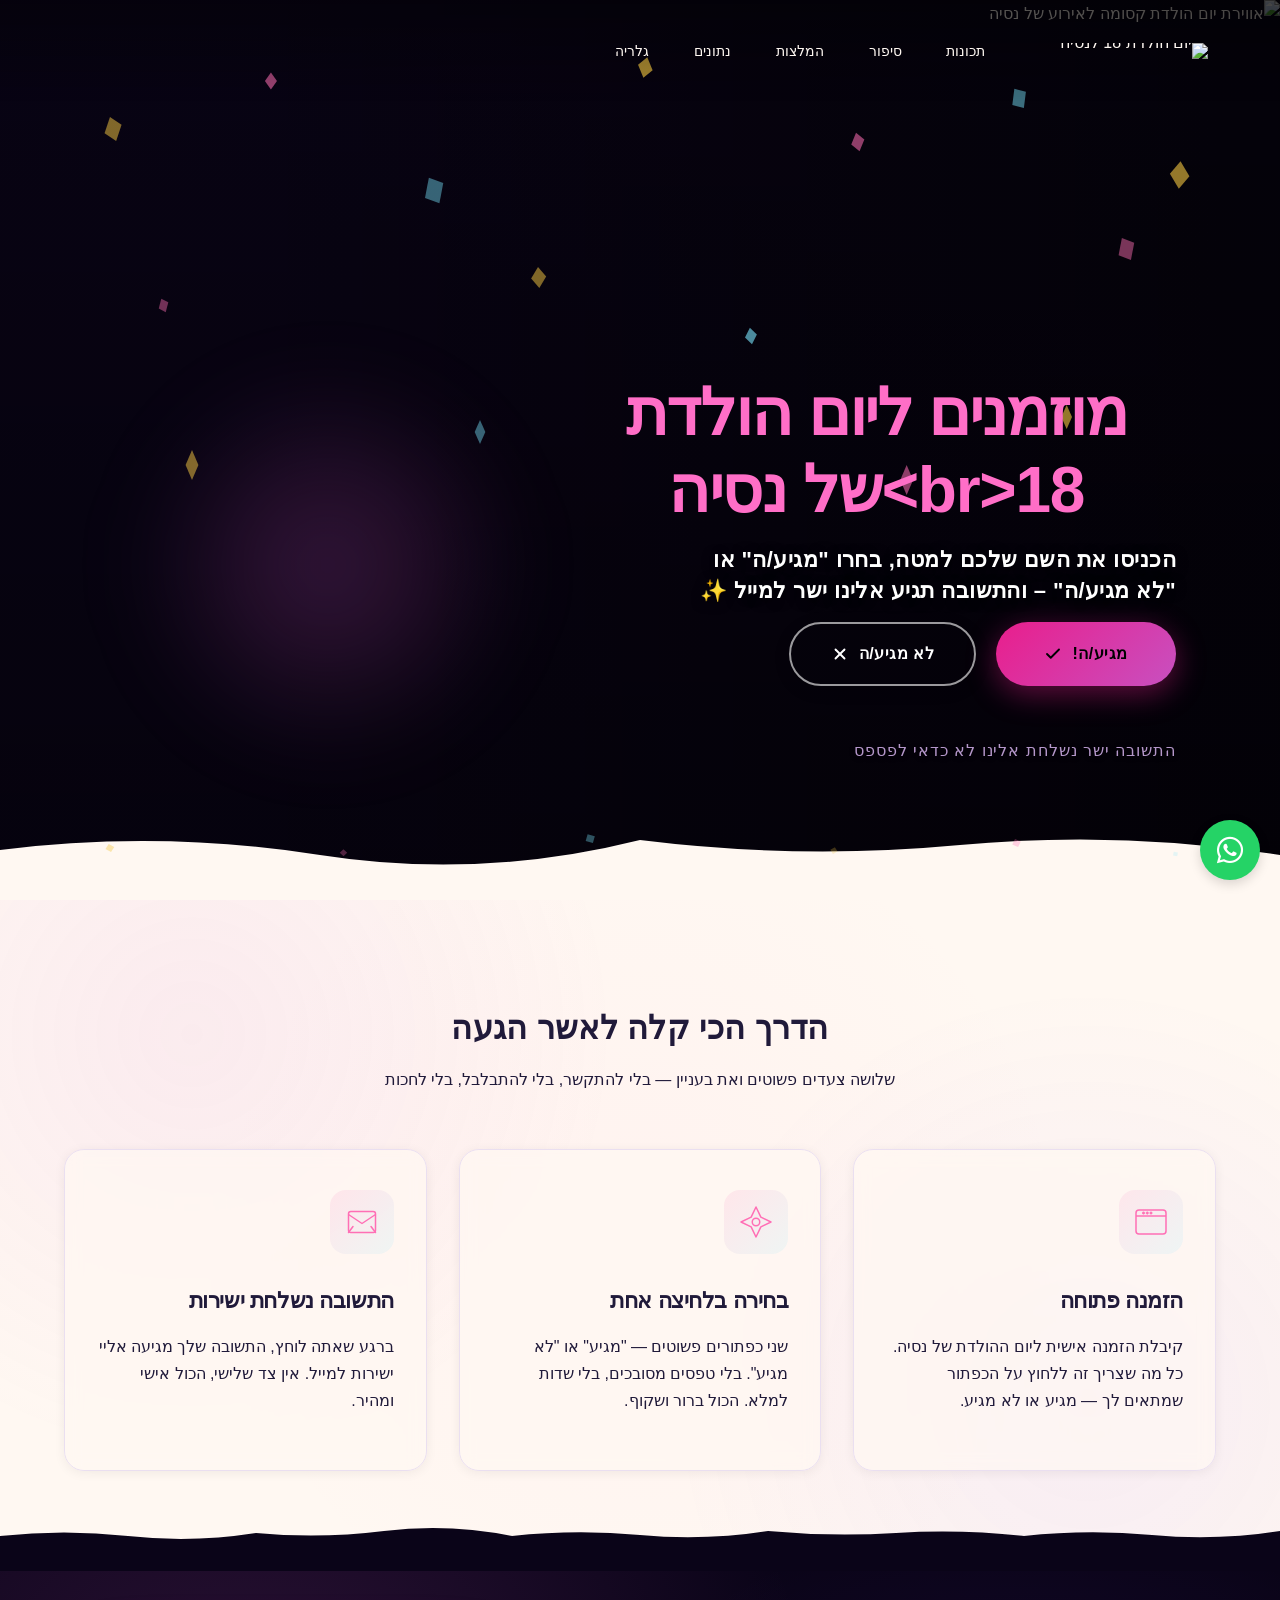
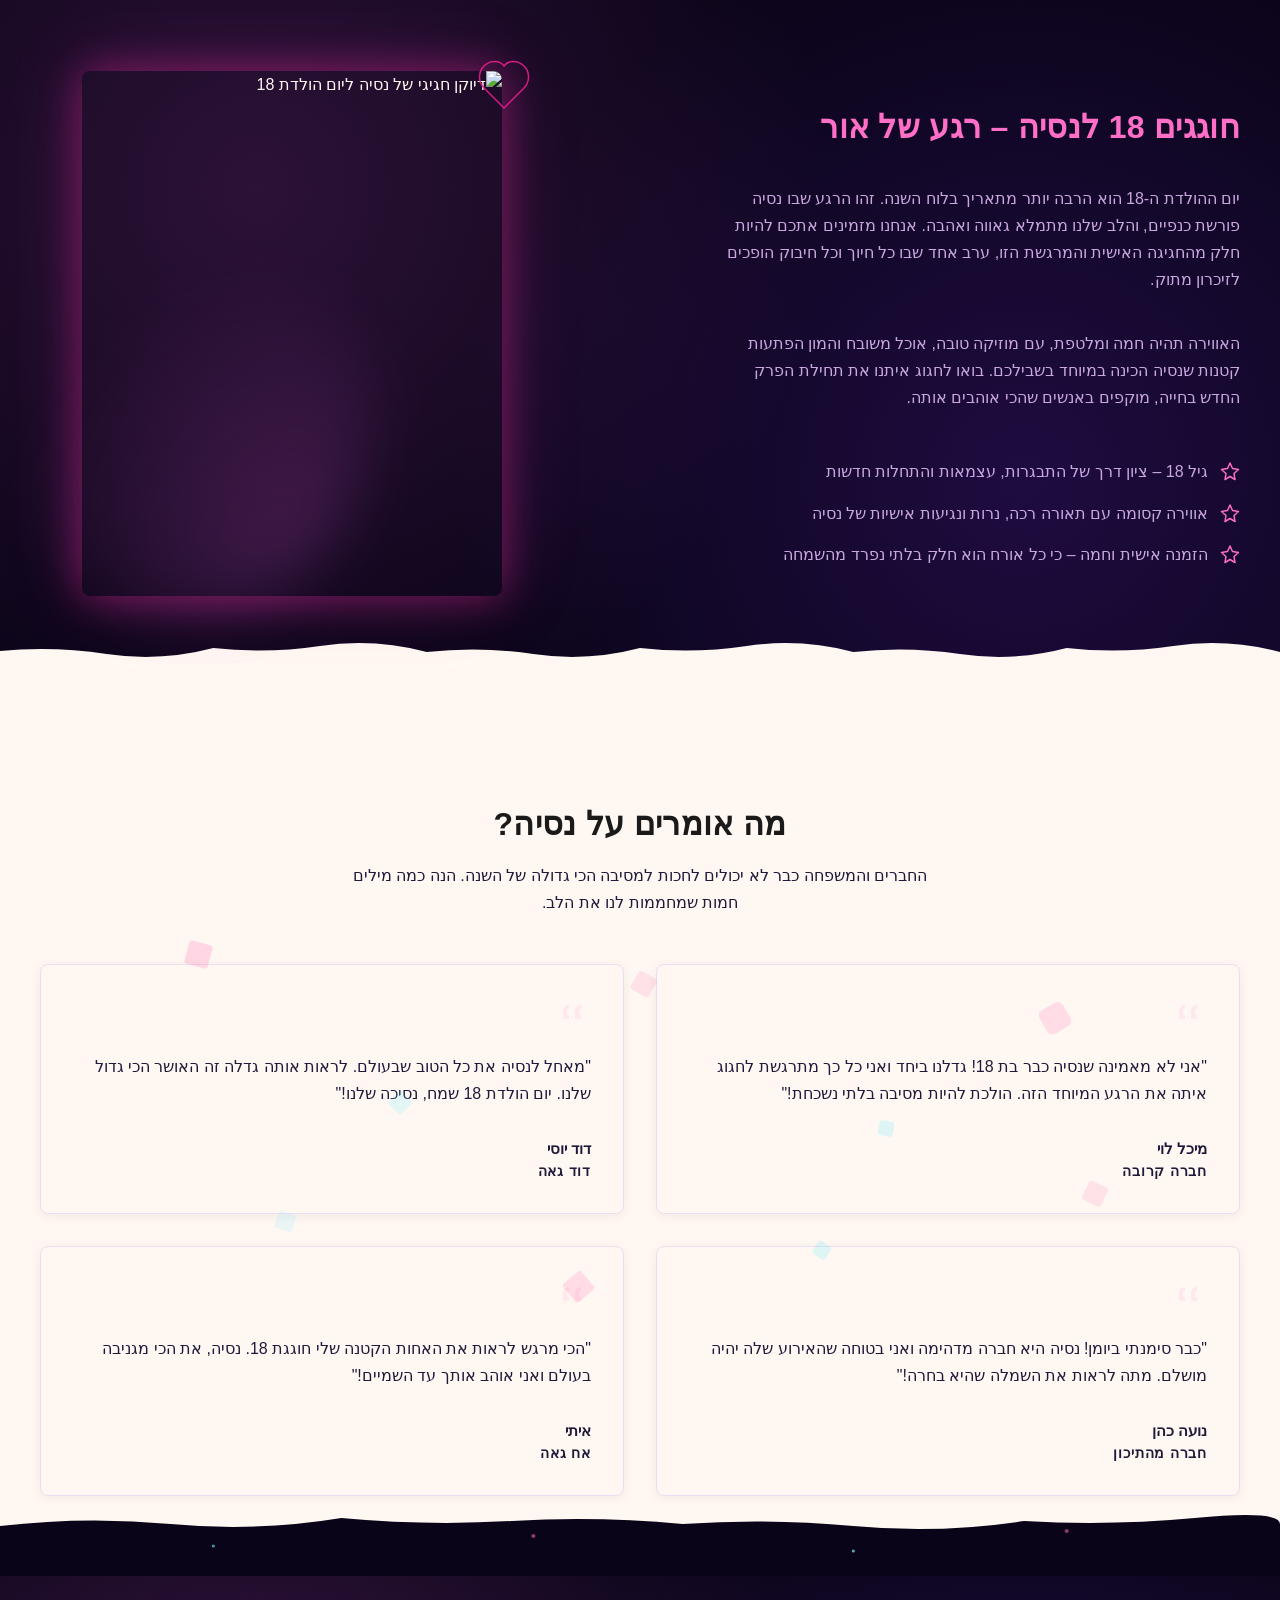
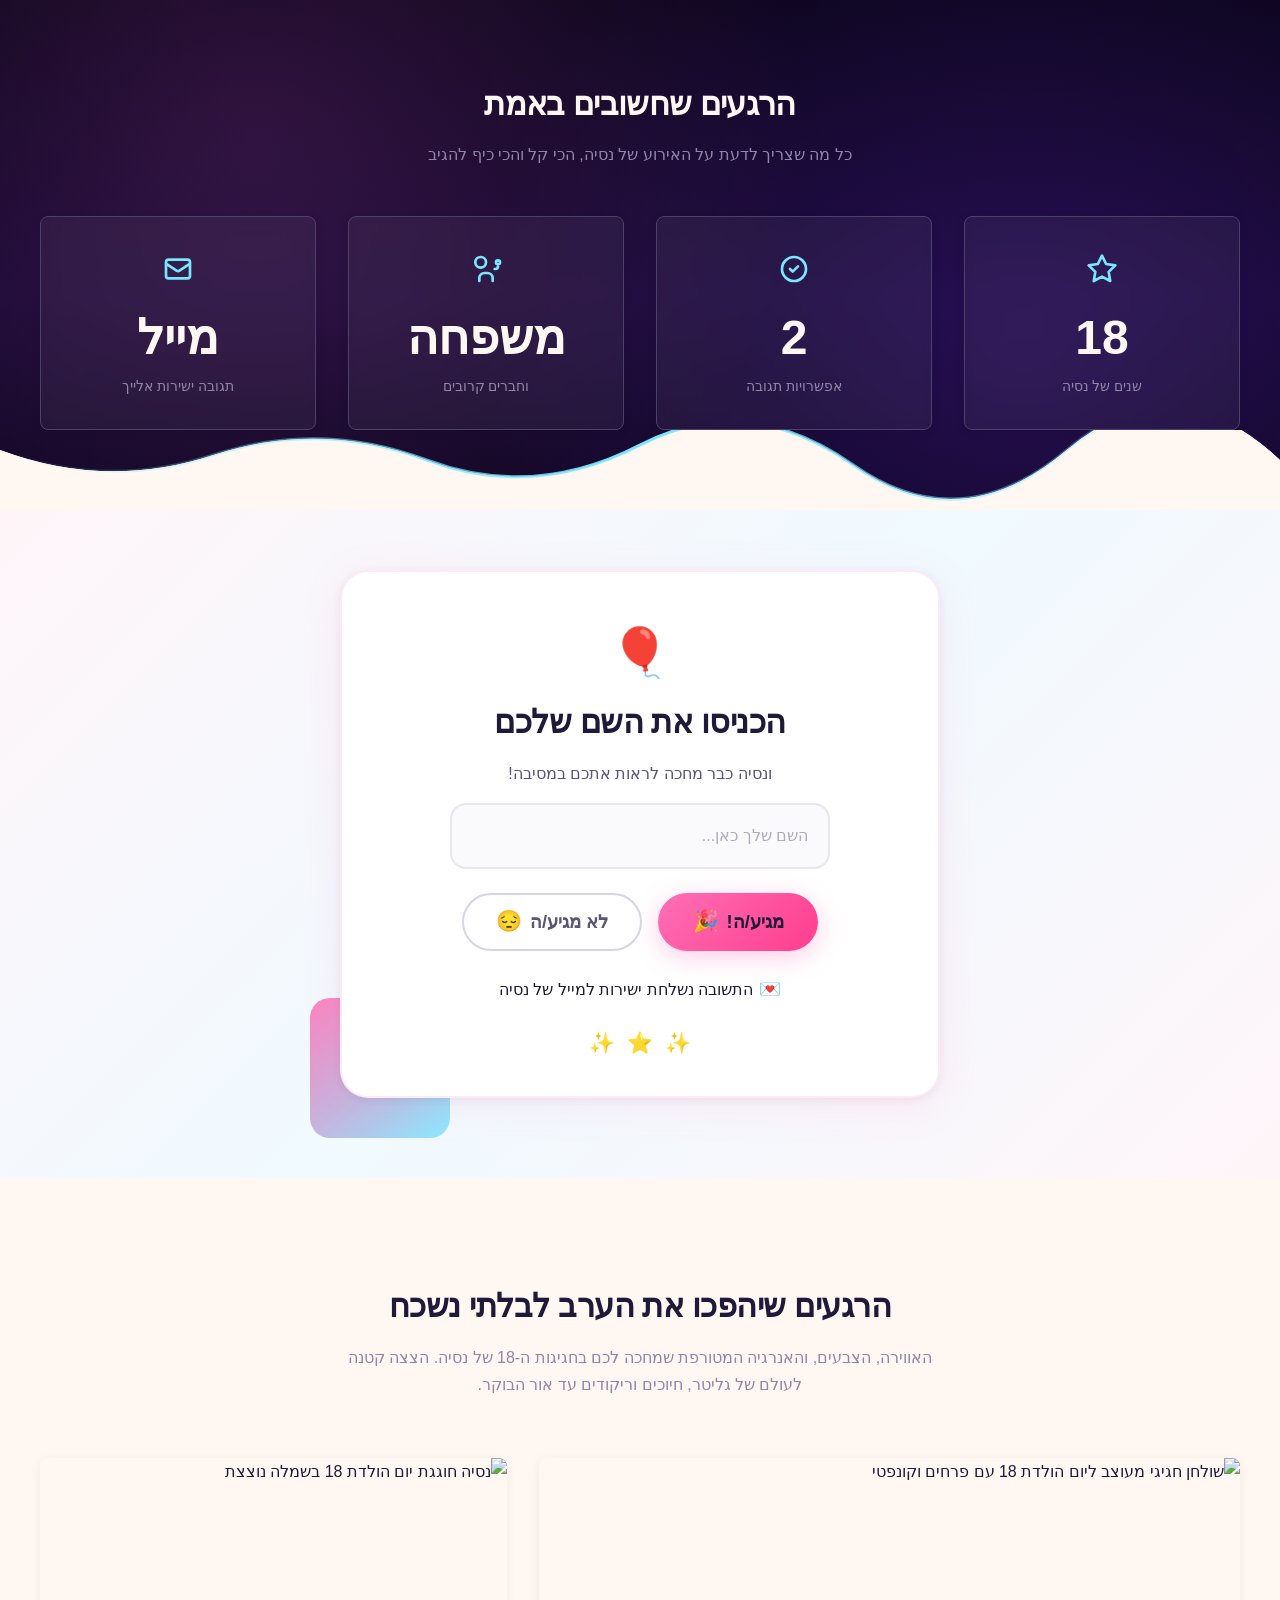
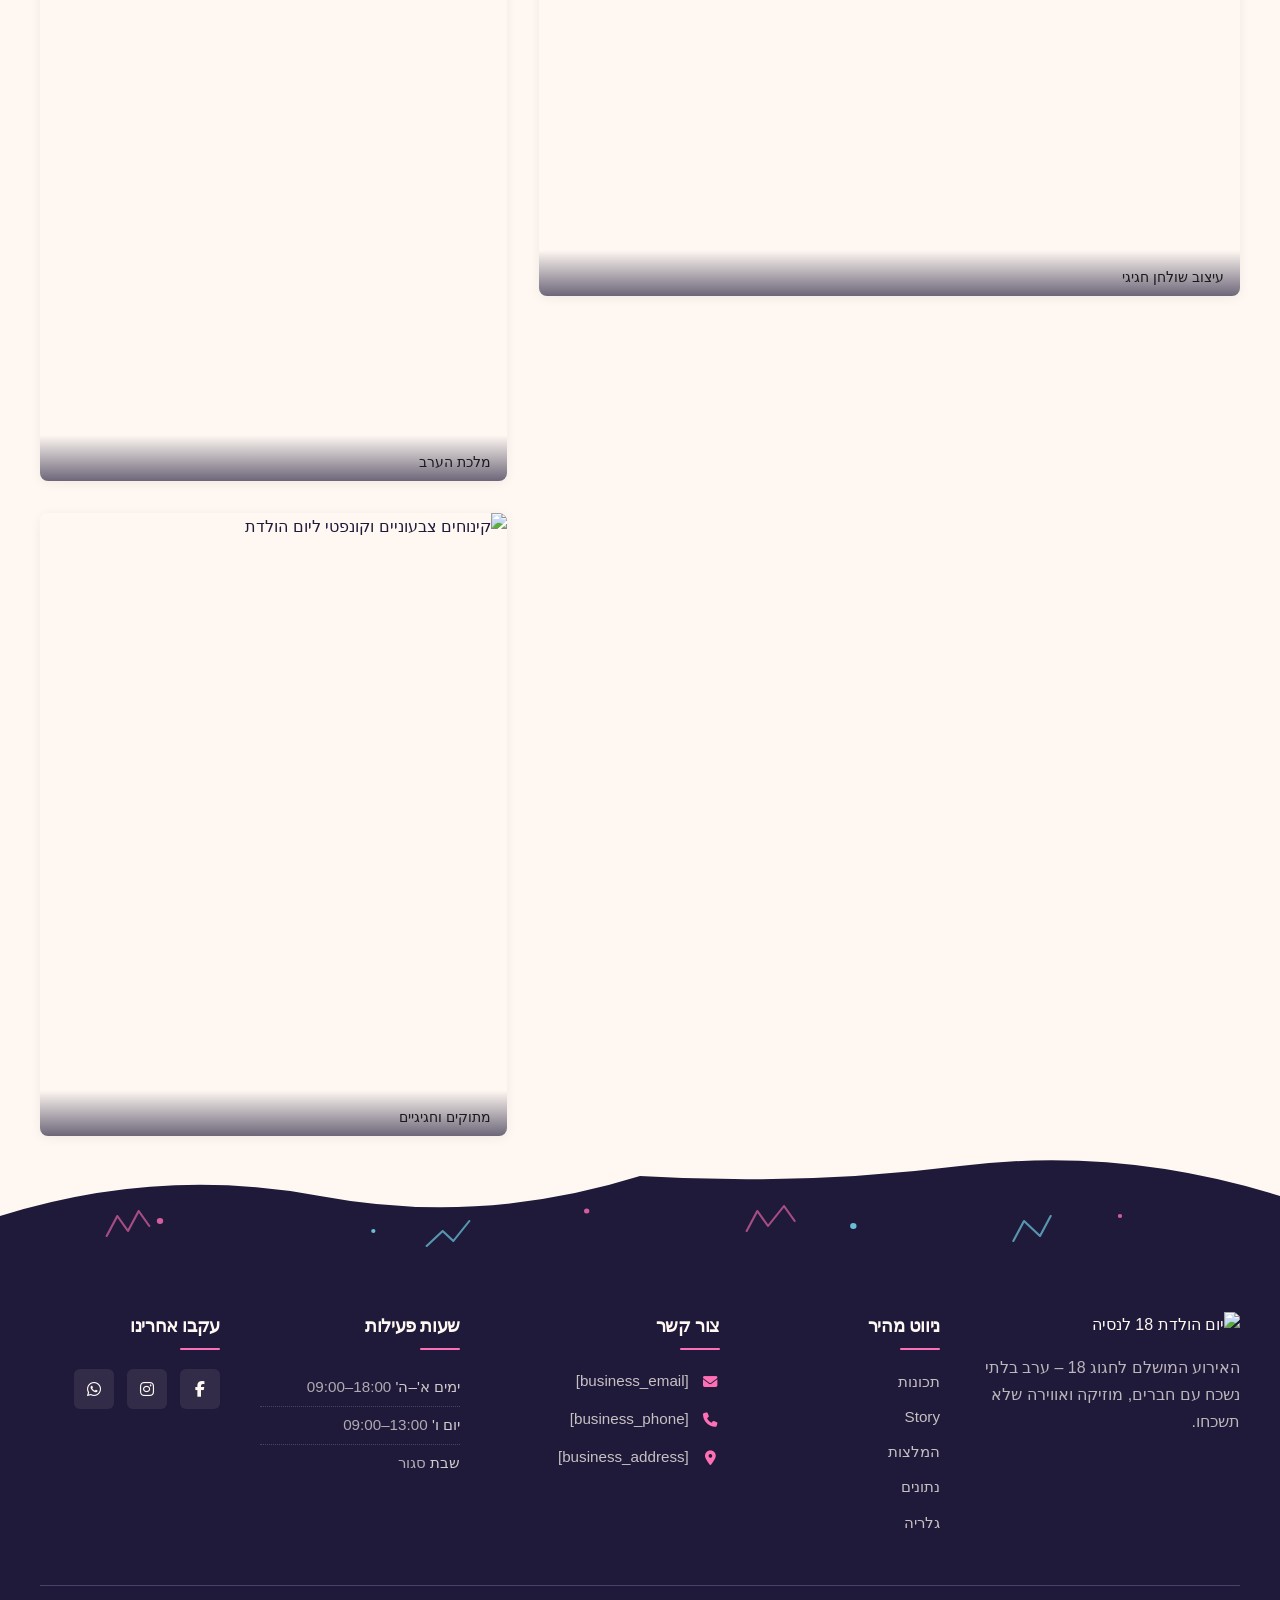
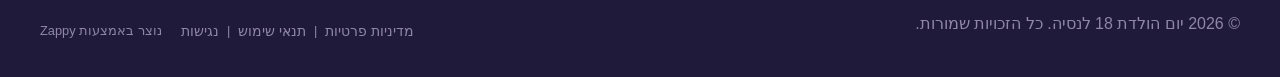
==== commit 268b3c6d: "Background sync: Progressive GitHub Sync" ====
--- a/public/index.html
+++ b/public/index.html
@@ -1 +1 @@
-<!doctype html><html dir="rtl" lang="he"><head><meta charset="UTF-8"><meta content="width=device-width,initial-scale=1" name="viewport"><meta content="index, follow" name="robots"><title>אשרו הגעה עכשיו למסיבה הכי שווה — יום הולדת 18 לנסיה</title><meta content="הזמנה דיגיטלית ליום הולדת 18 של נסיה מחכה לכם! לחצו &#39;מגיע/ה&#39; או &#39;לא מגיע/ה&#39; והתשובה נשלחת אוטומטית למייל המארחת. אל תפספסו חגיגה בלתי נשכחת עם מוזיקה, חברים ואווירה מטורפת." name="description"><meta content="הזמנות דיגיטליות לאירועים, הזמנה לאירוע השקה, אישור הגעה אונליין, יום הולדת 18, הזמנה אישית למסיבה" name="keywords"><link href="/assets/favicon.ico" rel="icon" type="image/x-icon"><link href="/assets/favicon-16x16.png" rel="icon" type="image/png" sizes="16x16"><link href="/assets/favicon-32x32.png" rel="icon" type="image/png" sizes="32x32"><link href="/assets/favicon-48x48.png" rel="icon" type="image/png" sizes="48x48"><link href="/assets/favicon-192x192.png" rel="icon" type="image/png" sizes="192x192"><link href="/assets/favicon-512x512.png" rel="icon" type="image/png" sizes="512x512"><link href="/assets/apple-touch-icon.png" rel="apple-touch-icon"><script>!function(){"use strict";var t="876591ec-0dec-452e-82c2-8e366ee0db60",e="https://api.zappy5.com/api/analytics/track",a=18e5,n=2592e6,o=!0,i=!0,r=!0;var s=function(){var e="zappy_visitor_"+t,a=null;try{if(a=localStorage.getItem(e)){var o=JSON.parse(a),i=Date.now();if(i-o.created<n)return o.lastSeen=i,localStorage.setItem(e,JSON.stringify(o)),o.id}}catch(t){console.warn("Zappy Analytics: LocalStorage not available")}var r="zv_"+Date.now()+"_"+Math.random().toString(36).substr(2,9);try{localStorage.setItem(e,JSON.stringify({id:r,created:Date.now(),lastSeen:Date.now()}))}catch(t){}return r}(),c=function(){var e="zappy_session_"+t,n=null;try{if(n=sessionStorage.getItem(e)){var o=JSON.parse(n),i=Date.now();if(i-o.timestamp<a)return o.timestamp=i,sessionStorage.setItem(e,JSON.stringify(o)),o.id}}catch(t){console.warn("Zappy Analytics: SessionStorage not available")}var r="zs_"+Date.now()+"_"+Math.random().toString(36).substr(2,9);try{sessionStorage.setItem(e,JSON.stringify({id:r,timestamp:Date.now()}))}catch(t){}return r}();function l(a,n){n=n||{};var o={website_id:t,event_type:a,page_path:window.location.pathname,referrer:document.referrer||"direct",visitor_id:s,session_id:c,metadata:n};if(navigator.sendBeacon){var i=new Blob([JSON.stringify(o)],{type:"application/json"});navigator.sendBeacon(e,i)}else fetch(e,{method:"POST",headers:{"Content-Type":"application/json"},body:JSON.stringify(o),keepalive:!0}).catch(function(t){console.warn("Zappy Analytics: Failed to track event",t)})}o&&l("pageview",{title:document.title,url:window.location.href}),i&&document.addEventListener("click",function(t){var e=t.target;if("BUTTON"===e.tagName||e.closest("button")){var a="BUTTON"===e.tagName?e:e.closest("button");l("click",{element:"button",text:a.textContent.trim().substring(0,100),id:a.id||null,class:a.className||null})}else if("A"===e.tagName||e.closest("a")){var n="A"===e.tagName?e:e.closest("a");l("navigation",{element:"link",text:n.textContent.trim().substring(0,100),href:n.href,external:n.hostname!==window.location.hostname})}},!0),r&&document.addEventListener("submit",function(t){var e=t.target;l("form_submit",{form_id:e.id||null,form_name:e.name||null,form_action:e.action||null,form_method:e.method||"GET"})},!0);var d=Date.now();window.addEventListener("beforeunload",function(){l("page_unload",{time_on_page:Math.floor((Date.now()-d)/1e3),page_path:window.location.pathname})}),window.zappyAnalytics={track:l,getVisitorId:function(){return s},getSessionId:function(){return c}}}()</script><meta content="אשרו הגעה עכשיו למסיבה הכי שווה — יום הולדת 18 לנסיה" property="og:title"><meta content="הזמנה דיגיטלית ליום הולדת 18 של נסיה מחכה לכם! לחצו &#39;מגיע/ה&#39; או &#39;לא מגיע/ה&#39; והתשובה נשלחת אוטומטית למייל המארחת. אל תפספסו חגיגה בלתי נשכחת עם מוזיקה, חברים ואווירה מטורפת." property="og:description"><meta content="summary_large_image" name="twitter:card"><meta content="אשרו הגעה עכשיו למסיבה הכי שווה — יום הולדת 18 לנסיה" name="twitter:title"><meta content="הזמנה דיגיטלית ליום הולדת 18 של נסיה מחכה לכם! לחצו &#39;מגיע/ה&#39; או &#39;לא מגיע/ה&#39; והתשובה נשלחת אוטומטית למייל המארחת. אל תפספסו חגיגה בלתי נשכחת עם מוזיקה, חברים ואווירה מטורפת." name="twitter:description"><meta content="website" property="og:type"><meta content="he_IL" property="og:locale"><link href="https://cdnjs.cloudflare.com/ajax/libs/font-awesome/6.4.0/css/all.min.css" rel="stylesheet"><style>.skip-link{position:absolute;top:0;left:0;transform:translateY(-200%);padding:12px 18px;background:var(--bg-dark,#1a1a1a);color:var(--text-light,#fff);font-weight:600;border-radius:0 0 8px 0;z-index:10000}.skip-link:focus{transform:none;outline:2px solid var(--ring,#fff);outline-offset:2px}:focus-visible{outline:2px solid var(--ring,currentColor);outline-offset:3px}</style><link href="/assets/favicon.ico" rel="icon" type="image/x-icon"><link href="/assets/favicon-16x16.png" rel="icon" type="image/png" sizes="16x16"><link href="/assets/favicon-32x32.png" rel="icon" type="image/png" sizes="32x32"><link href="/assets/favicon-48x48.png" rel="icon" type="image/png" sizes="48x48"><link href="/assets/favicon-192x192.png" rel="icon" type="image/png" sizes="192x192"><link href="/assets/favicon-512x512.png" rel="icon" type="image/png" sizes="512x512"><link href="/assets/apple-touch-icon.png" rel="apple-touch-icon"><link href="https://cdn.jsdelivr.net/npm/vanilla-cookieconsent@3/dist/cookieconsent.css" rel="stylesheet"><script src="https://cdn.jsdelivr.net/npm/vanilla-cookieconsent@3/dist/cookieconsent.umd.js"></script><script src="https://cdn.jsdelivr.net/gh/mickidum/acc_toolbar/acctoolbar/acctoolbar.min.js"></script><link href="/styles.css" rel="stylesheet"><script>window.ZAPPY_WEBSITE_ID="876591ec-0dec-452e-82c2-8e366ee0db60",window.ZAPPY_API_BASE="https://api.zappy5.com"</script><style id="zappy-dropdown-submenu-styles">#navMenu li:has(.sub-menu),.nav-menu li:has(.sub-menu),.navbar li:has(.sub-menu),nav li:has(.sub-menu){position:relative}#navMenu .sub-menu,.nav-menu .sub-menu,.navbar .sub-menu,nav .sub-menu{display:block!important;position:absolute!important;top:100%;left:0;min-width:220px;background:#fff;border-radius:8px;box-shadow:0 8px 25px rgba(0,0,0,.15);padding:8px 0;opacity:0;visibility:hidden;transform:translateY(10px);transition:all .3s ease;z-index:1000;list-style:none;pointer-events:none}#navMenu li:hover>.sub-menu,.nav-menu li:hover>.sub-menu,.navbar li:hover>.sub-menu,nav li:hover>.sub-menu{opacity:1!important;visibility:visible!important;transform:translateY(0)!important;pointer-events:auto!important}.sub-menu li{list-style:none;margin:0;padding:0}.sub-menu a{display:block!important;padding:10px 16px!important;color:var(--text-dark,#333)!important;font-weight:500;text-decoration:none;white-space:nowrap;transition:background-color .2s}.sub-menu .zappy-nav-child>a{padding-left:28px!important;font-size:.9em!important;opacity:.85!important}[dir=rtl] .sub-menu .zappy-nav-child>a,html[lang=ar] .sub-menu .zappy-nav-child>a,html[lang=he] .sub-menu .zappy-nav-child>a{padding-left:10px!important;padding-right:28px!important}.sub-menu .zappy-nav-parent>a{font-weight:600!important}.sub-menu a:hover{background-color:#f5f5f5}[dir=rtl] .nav-menu .sub-menu,[dir=rtl] .navbar .sub-menu,[dir=rtl] nav .sub-menu,html[lang=ar] .nav-menu .sub-menu,html[lang=ar] .navbar .sub-menu,html[lang=ar] nav .sub-menu,html[lang=he] .nav-menu .sub-menu,html[lang=he] .navbar .sub-menu,html[lang=he] nav .sub-menu{left:auto!important;right:0!important}.sub-menu:empty,.sub-menu:not(:has(li)):not(:has(> a)),.sub-menu:not(:has(li:not(.zappy-hidden-menu-item))):not(:has(> a)){display:none!important;opacity:0!important;visibility:hidden!important;pointer-events:none!important}li:has(.menu-group-title):hover>.sub-menu{opacity:1!important;visibility:visible!important;transform:translateY(0)!important;pointer-events:auto!important}#navMenu>li>.menu-group-title,.nav-menu>li>.menu-group-title{display:inline-block;padding:.5rem 1rem;cursor:default;user-select:none}@media (max-width:768px){#navMenu .sub-menu,.nav-menu .sub-menu,.navbar .sub-menu,nav .sub-menu{position:static!important;transform:none!important;box-shadow:none!important;background:0 0!important;max-height:0;overflow:hidden;opacity:0;visibility:hidden;transition:max-height .3s ease,opacity .3s ease;padding:0!important;border-radius:0!important}#navMenu .sub-menu.mobile-expanded,.nav-menu .sub-menu.mobile-expanded,.navbar .sub-menu.mobile-expanded{max-height:none!important;overflow-y:visible!important;opacity:1!important;visibility:visible!important;padding:8px 0 8px 16px!important}[dir=rtl] .sub-menu.mobile-expanded,html[lang=he] .sub-menu.mobile-expanded{padding:8px 16px 8px 0!important}#navMenu li:hover>.sub-menu,.nav-menu li:hover>.sub-menu,.navbar li:hover>.sub-menu,nav li:hover>.sub-menu{opacity:0;visibility:hidden;pointer-events:none}#navMenu li>.sub-menu.mobile-expanded,.nav-menu li>.sub-menu.mobile-expanded,.navbar li>.sub-menu.mobile-expanded,nav li>.sub-menu.mobile-expanded{opacity:1!important;visibility:visible!important;pointer-events:auto!important}#navMenu li:has(.sub-menu),.nav-menu li:has(.sub-menu),.navbar li:has(.sub-menu),nav li:has(.sub-menu){display:flex!important;flex-wrap:wrap!important;align-items:center!important;position:relative!important;min-height:44px!important}#navMenu li:has(.sub-menu)>a,.nav-menu li:has(.sub-menu)>a,.navbar li:has(.sub-menu)>a,nav li:has(.sub-menu)>a{flex:1!important;min-width:0!important}#navMenu li:has(.sub-menu)>.menu-group-title,.nav-menu li:has(.sub-menu)>.menu-group-title,.navbar li:has(.sub-menu)>.menu-group-title,nav li:has(.sub-menu)>.menu-group-title{flex:1!important;min-width:0!important;padding:0!important;line-height:inherit!important}#navMenu li:has(.sub-menu)>.sub-menu,.nav-menu li:has(.sub-menu)>.sub-menu,.navbar li:has(.sub-menu)>.sub-menu,nav li:has(.sub-menu)>.sub-menu{flex-basis:100%!important;width:100%!important}#navMenu li:has(.sub-menu)>a [class*=arrow],#navMenu li:has(.sub-menu)>a [class*=chevron],.nav-menu li:has(.sub-menu)>a .fa-angle-down,.nav-menu li:has(.sub-menu)>a .fa-chevron-down,.nav-menu li:has(.sub-menu)>a [class*=arrow],.nav-menu li:has(.sub-menu)>a [class*=chevron],nav li:has(.sub-menu)>a [class*=arrow],nav li:has(.sub-menu)>a [class*=chevron]{display:none!important;visibility:hidden!important}.mobile-submenu-toggle{display:flex!important;align-items:center!important;justify-content:center!important;width:44px!important;height:auto!important;background:0 0!important;border:none!important;cursor:pointer!important;color:var(--text-light)!important;position:static!important;flex-shrink:0!important;align-self:stretch!important;z-index:2!important;padding:0!important;margin:0!important}.mobile-submenu-toggle::after{content:''!important;width:0!important;height:0!important;border-left:6px solid transparent!important;border-right:6px solid transparent!important;border-top:7px solid currentColor!important;transition:transform .3s ease!important}.mobile-submenu-toggle.expanded::after{transform:rotate(180deg)!important}.sub-menu a{padding:10px 0!important;display:block!important;color:var(--text-light)!important;white-space:normal!important}.sub-menu .zappy-nav-child>a{padding-left:28px!important;font-size:.9em!important;opacity:.85!important}[dir=rtl] .sub-menu .zappy-nav-child>a,html[lang=ar] .sub-menu .zappy-nav-child>a,html[lang=he] .sub-menu .zappy-nav-child>a{padding-left:0!important;padding-right:28px!important}.sub-menu .zappy-nav-parent>a{font-weight:600!important}#navMenu.active,.nav-menu.active{max-width:100vw!important;overflow-x:hidden!important;box-sizing:border-box!important}.navbar .sub-menu li a,.zappy-products-dropdown .sub-menu a,nav.navbar .sub-menu li a{color:var(--text-light)!important}}@media (min-width:769px){.mobile-submenu-toggle{display:none!important}}</style><style id="zappy-widget-visibility">html[dir=rtl] .whatsapp-float{right:20px!important;left:auto!important}html:not([dir]) .whatsapp-float,html[dir=ltr] .whatsapp-float{left:20px!important;right:auto!important}html[dir=rtl] #mic-access-tool-general-button,html[dir=rtl] #mic-init-access-tool #mic-access-tool-general-button,html[dir=rtl] #mic-init-access-tool .mic-access-tool-general-button,html[dir=rtl] ._access-icon,html[dir=rtl] .mic-access-tool-general-button{left:20px!important;right:auto!important}html:not([dir]) #mic-access-tool-general-button,html:not([dir]) #mic-init-access-tool #mic-access-tool-general-button,html:not([dir]) #mic-init-access-tool .mic-access-tool-general-button,html:not([dir]) ._access-icon,html:not([dir]) .mic-access-tool-general-button,html[dir=ltr] #mic-access-tool-general-button,html[dir=ltr] #mic-init-access-tool #mic-access-tool-general-button,html[dir=ltr] #mic-init-access-tool .mic-access-tool-general-button,html[dir=ltr] ._access-icon,html[dir=ltr] .mic-access-tool-general-button{right:20px!important;left:auto!important}@media (max-width:768px){.whatsapp-float{display:flex!important}}@media (min-width:769px){.whatsapp-float{display:flex!important}}@media (max-width:768px){#mic-access-tool-general-button,#mic-init-access-tool #mic-access-tool-general-button,#mic-init-access-tool .mic-access-tool-general-button,._access-icon,.mic-access-tool-general-button{display:flex!important;visibility:visible!important;opacity:1!important;pointer-events:auto!important}#mic-access-tool-box.opened-mic-access-tool,#mic-init-access-tool #mic-access-tool-box.opened-mic-access-tool,.mic-access-tool-box.opened-mic-access-tool{visibility:visible!important;opacity:1!important;pointer-events:auto!important}}@media (min-width:769px){#mic-access-tool-general-button,#mic-init-access-tool #mic-access-tool-general-button,#mic-init-access-tool .mic-access-tool-general-button,._access-icon,.mic-access-tool-general-button{display:flex!important;visibility:visible!important;opacity:1!important;pointer-events:auto!important}#mic-access-tool-box.opened-mic-access-tool,#mic-init-access-tool #mic-access-tool-box.opened-mic-access-tool,.mic-access-tool-box.opened-mic-access-tool{visibility:visible!important;opacity:1!important;pointer-events:auto!important}}</style></head><body><a href="#main" class="skip-link">דלג לתוכן הראשי</a><nav class="navbar" dir="rtl"><button aria-label="Menu" class="mobile-toggle" id="mobileToggle"><svg viewBox="0 0 24 24" fill="none" height="24" width="24" class="hamburger-icon"><path d="M3 12h18M3 6h18M3 18h18" stroke="currentColor" stroke-width="2" stroke-linecap="round"></path></svg> <svg viewBox="0 0 24 24" fill="none" height="24" width="24" class="close-icon" style="display:none"><path d="M18 6L6 18M6 6l12 12" stroke="currentColor" stroke-width="2" stroke-linecap="round"></path></svg></button> <button aria-label="Call" class="phone-header-btn" data-phone="[business_phone]"><svg viewBox="0 0 24 24" fill="currentColor" height="20" width="20"><path d="M22 16.92v3a2 2 0 0 1-2.18 2 19.79 19.79 0 0 1-8.63-3.07 19.5 19.5 0 0 1-6-6 19.79 19.79 0 0 1-3.07-8.67A2 2 0 0 1 4.11 2h3a2 2 0 0 1 2 1.72 12.84 12.84 0 0 0 .7 2.81 2 2 0 0 1-.45 2.11L8.09 9.91a16 16 0 0 0 6 6l1.27-1.27a2 2 0 0 1 2.11-.45 12.84 12.84 0 0 0 2.81.7A2 2 0 0 1 22 16.92z"></path></svg></button><div class="nav-container"><div class="nav-right-group"><div class="nav-brand"><a href="/" class="logo-link"><img alt="יום הולדת 18 לנסיה" class="logo" src="/assets/site---------image-1.webp"></a></div><ul class="nav-menu" id="navMenu"><li><a href="#features">תכונות</a></li><li><a href="#story">סיפור</a></li><li><a href="#testimonials">המלצות</a></li><li><a href="#stats">נתונים</a></li><li><a href="#gallery">גלריה</a></li></ul></div><div class="nav-cta-container"></div></div></nav><script>window.addEventListener("load",function(){const e=document.querySelector(".navbar, nav, header");if(!e)return void console.log("[Navbar] Navbar element not found");let t=document.getElementById("mobileToggle")||document.querySelector(".mobile-toggle")||document.querySelector(".hamburger")||document.querySelector(".hamburger-menu")||document.querySelector(".menu-toggle")||document.querySelector(".burger-menu")||document.querySelector('[aria-label="Menu"]')||document.querySelector('[aria-label="תפריט"]');const o=document.querySelector(".phone-header-btn"),n=window.getComputedStyle(e);let r=n.backgroundColor;if(console.log("[Navbar] Initial navbar background:",r),"transparent"===r||"rgba(0, 0, 0, 0)"===r||r.startsWith("rgba")&&r.includes(", 0)")){const e=n.backgroundImage;if(e&&"none"!==e)console.log("[Navbar] Navbar has background image/gradient, using dark text"),r="rgb(240, 240, 240)";else{const e=window.getComputedStyle(document.body).backgroundColor;console.log("[Navbar] Navbar transparent, using body background:",e),r=e}}const a=r.match(/\d+/g);if(a&&a.length>=3){const e=(.299*parseInt(a[0])+.587*parseInt(a[1])+.114*parseInt(a[2]))/255;console.log("[Navbar] Mobile button colors preserved from Claude CSS (luminance:",e.toFixed(2)+")");const n=document.createElement("style");n.id="zappy-mobile-nav-fix";document.documentElement.lang;document.documentElement.dir,n.textContent='\n        /* Hide mobile buttons on desktop, show only on mobile */\n        @media (min-width: 769px) {\n          .mobile-toggle,\n          .phone-header-btn {\n            display: none !important;\n          }\n        }\n        \n        /* Show and position mobile buttons correctly on mobile */\n        @media (max-width: 768px) {\n          .navbar,\n          nav.navbar {\n            min-height: 70px !important;\n          }\n\n          .mobile-toggle,\n          .phone-header-btn {\n            position: absolute !important;\n            top: 0 !important;\n            bottom: 0 !important;\n            margin-top: auto !important;\n            margin-bottom: auto !important;\n            transform: none !important;\n            z-index: 1001 !important;\n            display: flex !important;\n            align-items: center !important;\n            justify-content: center !important;\n            width: 36px !important;\n            height: 36px !important;\n            border-radius: 50% !important;\n            border: none !important;\n            cursor: pointer !important;\n            padding: 6px !important;\n            background: none !important;\n            color: var(--nav-text, var(--text-light)) !important;\n            touch-action: manipulation !important;\n            -webkit-tap-highlight-color: transparent !important;\n          }\n\n          html[data-zappy-site-type="ecommerce"] .phone-header-btn,\n          body[data-zappy-site-type="ecommerce"] .phone-header-btn,\n          html[data-zappy-site-type="ecommerce"] header .phone-header-btn,\n          html[data-zappy-site-type="ecommerce"] nav .phone-header-btn {\n            display: none !important;\n            visibility: hidden !important;\n            width: 0 !important;\n            height: 0 !important;\n            min-width: 0 !important;\n            overflow: hidden !important;\n          }\n          \n          /* LTR positioning (default): hamburger LEFT, phone RIGHT */\n          html:not([dir="rtl"]):not([lang="he"]):not([lang="ar"]) .mobile-toggle,\n          html[dir="ltr"] .mobile-toggle {\n            left: 12px !important;\n            right: auto !important;\n          }\n          html:not([dir="rtl"]):not([lang="he"]):not([lang="ar"]) .phone-header-btn,\n          html[dir="ltr"] .phone-header-btn {\n            right: 12px !important;\n            left: auto !important;\n          }\n          \n          /* RTL positioning: hamburger RIGHT, phone LEFT */\n          html[dir="rtl"] .mobile-toggle,\n          html[lang="he"] .mobile-toggle,\n          html[lang="ar"] .mobile-toggle {\n            right: 12px !important;\n            left: auto !important;\n          }\n          html[dir="rtl"] .phone-header-btn,\n          html[lang="he"] .phone-header-btn,\n          html[lang="ar"] .phone-header-btn {\n            left: 12px !important;\n            right: auto !important;\n          }\n          \n          /* CRITICAL: Ensure nav-container has min-height on mobile */\n          /* All children are positioned absolutely/fixed on mobile, so height:auto collapses to 0 */\n          .nav-container {\n            min-height: 70px !important;\n            position: relative !important;\n          }\n          \n          /* Ensure SVG icons are properly sized and inherit color */\n          .mobile-toggle svg,\n          .phone-header-btn svg {\n            width: 24px !important;\n            height: 24px !important;\n            /* Don\'t force display - let JavaScript control hamburger/close toggle */\n          }\n          \n          /* Reset nav-cta-container on mobile - remove desktop box-shadow/padding */\n          /* that creates a visible ghost box when CTA button is hidden */\n          .nav-cta-container {\n            box-shadow: none !important;\n            padding: 0 !important;\n          }\n          \n          /* Hide nav-cta-container entirely on mobile when there\'s no lang-switcher */\n          /* (only the CTA button is inside, and it\'s hidden on mobile) */\n          .nav-cta-container:not(:has(.lang-switcher)) {\n            display: none !important;\n          }\n          \n          /* CRITICAL: Prevent hero image fade gradient from bleeding over headline text */\n          /* The .image-fade-gradient has bottom: -30px (extends below parent) */\n          /* On mobile stacked layout, this overlaps the h1 text below the image */\n          .hero-image-column {\n            overflow: hidden !important;\n          }\n          .image-fade-gradient {\n            bottom: 0 !important;\n          }\n          \n          /* Hide desktop language switcher on mobile - hamburger menu handles it */\n          /* High specificity to override stored CSS */\n          .lang-switcher,\n          .nav-cta-container .lang-switcher,\n          .nav-container .lang-switcher,\n          .navbar .lang-switcher,\n          .navbar .nav-cta-container .lang-switcher {\n            display: none !important;\n          }\n        }\n      ';const r=document.getElementById("zappy-mobile-nav-fix");r&&r.remove(),document.head.appendChild(n),console.log("[Navbar] Critical CSS injected for mobile nav positioning");const i=window.innerWidth<=768;if(t){const e=t.querySelector(".hamburger-icon"),o=t.querySelector(".close-icon");e&&(e.style.setProperty("width","24px","important"),e.style.setProperty("height","24px","important"),e.style.setProperty("display","block","important")),o&&(o.style.setProperty("width","24px","important"),o.style.setProperty("height","24px","important"),o.style.setProperty("display","none","important")),i?(t.style.setProperty("position","absolute","important"),t.style.setProperty("top","0","important"),t.style.setProperty("bottom","0","important"),t.style.setProperty("margin-top","auto","important"),t.style.setProperty("margin-bottom","auto","important"),t.style.setProperty("transform","none","important"),t.style.setProperty("z-index","1001","important"),t.style.removeProperty("left"),t.style.removeProperty("right"),console.log("[Navbar] Mobile toggle positioning applied (mobile viewport)")):(t.style.removeProperty("position"),t.style.removeProperty("top"),t.style.removeProperty("transform"),t.style.removeProperty("z-index"),t.style.removeProperty("left"),t.style.removeProperty("right"),console.log("[Navbar] Desktop viewport - cleared mobile toggle inline positioning"))}if(o){const e=o.querySelector("svg");e&&(e.style.width="24px",e.style.height="24px",e.setAttribute("width","24"),e.setAttribute("height","24")),i?(o.style.setProperty("position","absolute","important"),o.style.setProperty("top","0","important"),o.style.setProperty("bottom","0","important"),o.style.setProperty("margin-top","auto","important"),o.style.setProperty("margin-bottom","auto","important"),o.style.setProperty("transform","none","important"),o.style.setProperty("z-index","1001","important"),o.style.removeProperty("left"),o.style.removeProperty("right"),console.log("[Navbar] Phone button positioning applied (mobile viewport)")):(o.style.removeProperty("position"),o.style.removeProperty("top"),o.style.removeProperty("transform"),o.style.removeProperty("z-index"),o.style.removeProperty("left"),o.style.removeProperty("right"),console.log("[Navbar] Desktop viewport - cleared phone button inline positioning"))}}else console.log("[Navbar] Could not parse background color:",r);t=document.getElementById("mobileToggle")||document.querySelector(".mobile-toggle")||document.querySelector(".hamburger")||document.querySelector(".hamburger-menu")||document.querySelector(".menu-toggle")||document.querySelector(".burger-menu")||document.querySelector('[aria-label="Menu"]')||document.querySelector('[aria-label="תפריט"]');const i=document.getElementById("navMenu")||document.querySelector(".nav-menu")||document.querySelector(".nav-links")||document.querySelector("nav ul:not(.submenu)");if(!t||!i)return void console.log("[Navbar] Mobile toggle or menu not found:",{toggle:!!t,menu:!!i});i.id||(i.id="navMenu"),console.log("[Navbar] Initializing mobile menu...");const l=t.cloneNode(!0);t.parentNode.replaceChild(l,t);var s=0;function p(e){var t=Date.now();t-s<300||(s=t,function(e){e.preventDefault(),e.stopPropagation();const t=l.querySelector(".hamburger-icon"),o=l.querySelector(".close-icon");i.classList.contains("active")?(i.classList.remove("active"),t&&t.style.setProperty("display","block","important"),o&&o.style.setProperty("display","none","important"),document.body.style.overflow="",document.body.classList.remove("menu-open"),console.log("[Navbar] Menu closed")):(i.classList.add("active"),t&&t.style.setProperty("display","none","important"),o&&o.style.setProperty("display","block","important"),document.body.style.overflow="hidden",document.body.classList.add("menu-open"),console.log("[Navbar] Menu opened"))}(e))}l.addEventListener("click",p),l.addEventListener("touchend",p),document.addEventListener("keydown",function(e){if(("Escape"===e.key||"Esc"===e.key)&&i.classList.contains("active")){const e=l.querySelector(".hamburger-icon"),t=l.querySelector(".close-icon");i.classList.remove("active"),e&&e.style.setProperty("display","block","important"),t&&t.style.setProperty("display","none","important"),document.body.style.overflow="",document.body.classList.remove("menu-open"),console.log("[Navbar] Menu closed (Escape)")}}),i.querySelectorAll("a").forEach(function(e){e.addEventListener("click",function(){if("#"===this.getAttribute("href"))return;const e=l.querySelector(".hamburger-icon"),t=l.querySelector(".close-icon");i.classList.remove("active"),e&&e.style.setProperty("display","block","important"),t&&t.style.setProperty("display","none","important"),document.body.style.overflow="",document.body.classList.remove("menu-open"),console.log("[Navbar] Menu closed (link clicked)")})});var m=i.querySelectorAll(".dropdown-toggle");m.forEach(function(e){e.addEventListener("click",function(e){e.preventDefault(),e.stopPropagation();var t=this.closest(".nav-dropdown");t&&(t.parentNode.querySelectorAll(".nav-dropdown.open").forEach(function(e){e!==t&&e.classList.remove("open")}),t.classList.toggle("open"),console.log("[Navbar] Dropdown toggled:",t.classList.contains("open")?"open":"closed"))})}),document.addEventListener("click",function(e){e.target.closest(".nav-dropdown")||document.querySelectorAll(".nav-dropdown.open").forEach(function(e){e.classList.remove("open")})}),console.log("[Navbar] Dropdown handlers initialized for "+m.length+" dropdowns"),o&&o.addEventListener("click",function(){const e=document.querySelectorAll('a[href^="tel:"]'),t=e.length>0?e[0].getAttribute("href").replace("tel:",""):"[business_phone]";window.location.href="tel:"+t,console.log("[Navbar] Phone button clicked")}),console.log("[Navbar] Mobile menu initialized successfully")})</script><main id="main"><section class="index-hero-section" data-band-index="0" data-layout-spec="דף הבית-hero" id="hero" data-hero-type="fullscreen-scrim"><div class="hero-bg-wrapper"><img alt="אווירת יום הולדת קסומה לאירוע של נסיה" class="hero-bg-img" src="/assets/site-index-hero-image-1.webp" data-context="Cinematic twilight birthday atmosphere with warm golden fairy lights, suspended confetti particles, a soft magenta-purple glow, and a dark elegant night sky backdrop. The scene feels youthful, celebratory, and premium, perfect for an 18th birthday invitation hero." data-placeholder="index-hero-image-1" height="600" loading="eager" width="1200" data-element-id="img-1782649662862-wgo62882z" data-element-type="image" data-hero-background="true" data-hero-bg="true" fetchpriority="high" style="object-position:50% 50%"></div><div class="hero-scrim" aria-hidden="true"></div><div class="hero-confetti" aria-hidden="true"><svg viewBox="0 0 1200 600" xmlns="http://www.w3.org/2000/svg" aria-hidden="true" data-no-icon-edit="true" preserveAspectRatio="none"><rect height="12" width="12" x="100" y="80" fill="#F5C842" opacity="0.6" transform="rotate(25 106 86)"></rect><rect height="8" width="8" x="250" y="50" fill="#FF6FB5" opacity="0.7" transform="rotate(45 254 54)"></rect><rect height="14" width="14" x="400" y="120" fill="#7AE7FF" opacity="0.5" transform="rotate(15 407 127)"></rect><rect height="10" width="10" x="600" y="40" fill="#F5C842" opacity="0.8" transform="rotate(60 605 45)"></rect><rect height="9" width="9" x="800" y="90" fill="#FF6FB5" opacity="0.65" transform="rotate(30 804 94)"></rect><rect height="11" width="11" x="950" y="60" fill="#7AE7FF" opacity="0.55" transform="rotate(10 955 65)"></rect><rect height="13" width="13" x="1100" y="110" fill="#F5C842" opacity="0.7" transform="rotate(50 1106 116)"></rect><rect height="7" width="7" x="150" y="200" fill="#FF6FB5" opacity="0.5" transform="rotate(20 153 203)"></rect><rect height="10" width="10" x="500" y="180" fill="#F5C842" opacity="0.6" transform="rotate(40 505 185)"></rect><rect height="8" width="8" x="700" y="220" fill="#7AE7FF" opacity="0.7" transform="rotate(35 704 224)"></rect><rect height="12" width="12" x="1050" y="160" fill="#FF6FB5" opacity="0.55" transform="rotate(15 1056 166)"></rect><polygon fill="#F5C842" opacity="0.6" points="180,300 186,310 180,320 174,310"></polygon><polygon fill="#7AE7FF" opacity="0.5" points="450,280 455,288 450,296 445,288"></polygon><polygon fill="#FF6FB5" opacity="0.65" points="850,310 856,320 850,330 844,320"></polygon><polygon fill="#F5C842" opacity="0.7" points="1000,270 1005,278 1000,286 995,278"></polygon></svg></div><div class="hero-glow-blob" aria-hidden="true"></div><div class="hero-overlay"><div class="hero-text-block"><h1 class="hero-title">מוזמנים ליום הולדת 18&lt;br&gt;של נסיה</h1><h3 class="hero-subtitle">הכניסו את השם שלכם למטה, בחרו "מגיע/ה" או "לא מגיע/ה" – והתשובה תגיע אלינו ישר למייל ✨</h3><div class="hero-cta-group"><a href="#rsvp" class="btn-rsvp btn-rsvp--coming" data-element-id="btn-1782649662858-bx1j7r7uc" data-element-type="button" data-native-element="true" style="color:rgb(0, 0, 0) !important"><span>מגיע/ה!</span> <svg viewBox="0 0 24 24" fill="none" height="18" width="18" data-element-type="icon" data-icon-type="svg" stroke="currentColor" stroke-linecap="round" stroke-linejoin="round" stroke-width="2.5"><path d="M20 6L9 17l-5-5"></path></svg> </a><a href="#rsvp" class="btn-rsvp btn-rsvp--not-coming" data-element-id="btn-1782649662858-9nlrefkde" data-element-type="button" data-native-element="true" style="outline:medium"><span>לא מגיע/ה</span> <svg viewBox="0 0 24 24" fill="none" height="18" width="18" data-element-type="icon" data-icon-type="svg" stroke="currentColor" stroke-linecap="round" stroke-linejoin="round" stroke-width="2.5"><line x1="18" x2="6" y1="6" y2="18"></line><line x1="6" x2="18" y1="6" y2="18"></line></svg></a></div><p class="hero-reassurance">&nbsp;<br>‏התשובה ישר נשלחת אלינו לא כדאי לפספס</p></div></div><div class="hero-divider-wrapper" aria-hidden="true"><svg viewBox="0 0 1200 80" xmlns="http://www.w3.org/2000/svg" aria-hidden="true" data-no-icon-edit="true" preserveAspectRatio="none"><defs><linearGradient id="dividerGrad" x1="0%" x2="100%" y1="0%" y2="0%"><stop offset="0%" stop-color="#0A0418" stop-opacity="1"></stop><stop offset="50%" stop-color="#150830" stop-opacity="0.9"></stop><stop offset="100%" stop-color="#1E0F3C" stop-opacity="0.7"></stop></linearGradient></defs><path d="M0,80 L0,30 Q150,10 300,35 T600,20 Q750,40 900,25 T1200,35 L1200,80 Z" fill="var(--bg-light)"></path><rect height="6" width="6" x="100" y="25" fill="#F5C842" opacity="0.4" transform="rotate(30 103 28)"></rect><rect height="5" width="5" x="320" y="30" fill="#FF6FB5" opacity="0.3" transform="rotate(45 322 32)"></rect><rect height="7" width="7" x="550" y="15" fill="#7AE7FF" opacity="0.35" transform="rotate(15 553 18)"></rect><rect height="5" width="5" x="780" y="28" fill="#F5C842" opacity="0.25" transform="rotate(60 782 30)"></rect><rect height="6" width="6" x="950" y="20" fill="#FF6FB5" opacity="0.3" transform="rotate(25 953 23)"></rect><rect height="4" width="4" x="1100" y="32" fill="#7AE7FF" opacity="0.2" transform="rotate(10 1102 34)"></rect></svg></div></section><section class="index-features-section" data-band-index="1" data-layout-spec="דף הבית-features" id="features"><div class="section-bg-deco" aria-hidden="true"></div><div class="features-container"><div class="features-intro"><h2 class="features-title">הדרך הכי קלה לאשר הגעה</h2><p class="features-subtitle">שלושה צעדים פשוטים ואת בעניין — בלי להתקשר, בלי להתבלבל, בלי לחכות</p></div><div class="features-grid"><article class="feature-card"><div class="card-icon-wrapper"><svg viewBox="0 0 48 48" xmlns="http://www.w3.org/2000/svg" fill="none" data-element-type="icon" data-icon-type="svg" class="card-icon"><rect height="32" width="40" x="4" y="8" rx="4" stroke="currentColor" stroke-width="2"></rect><path d="M4 16h40" stroke="currentColor" stroke-width="2"></path><circle cx="14" cy="12" r="1.5" fill="currentColor"></circle><circle cx="19" cy="12" r="1.5" fill="currentColor"></circle><circle cx="24" cy="12" r="1.5" fill="currentColor"></circle></svg></div><h3 class="card-title">הזמנה פתוחה</h3><p class="card-desc">קיבלת הזמנה אישית ליום ההולדת של נסיה. כל מה שצריך זה ללחוץ על הכפתור שמתאים לך — מגיע או לא מגיע.</p></article><article class="feature-card"><div class="card-icon-wrapper"><svg viewBox="0 0 48 48" xmlns="http://www.w3.org/2000/svg" fill="none" data-element-type="icon" data-icon-type="svg" class="card-icon"><path d="M24 4L30.472 17.528L44 24L30.472 30.472L24 44L17.528 30.472L4 24L17.528 17.528L24 4Z" stroke="currentColor" stroke-width="2" stroke-linejoin="round"></path><circle cx="24" cy="24" r="5" stroke="currentColor" stroke-width="2"></circle></svg></div><h3 class="card-title">בחירה בלחיצה אחת</h3><p class="card-desc">שני כפתורים פשוטים — "מגיע" או "לא מגיע". בלי טפסים מסובכים, בלי שדות למלא. הכול ברור ושקוף.</p></article><article class="feature-card"><div class="card-icon-wrapper"><svg viewBox="0 0 48 48" xmlns="http://www.w3.org/2000/svg" fill="none" data-element-type="icon" data-icon-type="svg" class="card-icon"><rect height="28" width="36" x="6" y="10" rx="3" stroke="currentColor" stroke-width="2"></rect><path d="M6 14l18 12 18-12" stroke="currentColor" stroke-width="2" stroke-linejoin="round"></path><path d="M12 30l-6 8M36 30l6 8" stroke="currentColor" stroke-width="2" stroke-linecap="round"></path></svg></div><h3 class="card-title">התשובה נשלחת ישירות</h3><p class="card-desc">ברגע שאתה לוחץ, התשובה שלך מגיעה אליי ישירות למייל. אין צד שלישי, הכול אישי ומהיר.</p></article></div></div><div class="index-features-divider-wrapper"><svg viewBox="0 0 1200 80" xmlns="http://www.w3.org/2000/svg" aria-hidden="true" data-no-icon-edit="true" preserveAspectRatio="none"><path d="M0,80 L0,45 Q60,38 120,45 T240,42 Q300,48 360,40 T480,45 Q540,38 600,44 T720,40 Q780,46 840,42 T960,45 Q1020,38 1080,44 T1200,40 L1200,80 Z" fill="#0A0418"></path></svg></div></section><section class="index-story-section" data-band-index="2" data-layout-spec="דף הבית-story" id="story"><div class="index-story-section__container"><div class="index-story-section__content"><h2 class="index-story-section__heading">חוגגים 18 לנסיה – רגע של אור</h2><p class="index-story-section__paragraph">יום ההולדת ה-18 הוא הרבה יותר מתאריך בלוח השנה. זהו הרגע שבו נסיה פורשת כנפיים, והלב שלנו מתמלא גאווה ואהבה. אנחנו מזמינים אתכם להיות חלק מהחגיגה האישית והמרגשת הזו, ערב אחד שבו כל חיוך וכל חיבוק הופכים לזיכרון מתוק.</p><p class="index-story-section__paragraph">האווירה תהיה חמה ומלטפת, עם מוזיקה טובה, אוכל משובח והמון הפתעות קטנות שנסיה הכינה במיוחד בשבילכם. בואו לחגוג איתנו את תחילת הפרק החדש בחייה, מוקפים באנשים שהכי אוהבים אותה.</p><ul class="index-story-section__highlights"><li class="index-story-section__highlight-item"><svg viewBox="0 0 20 20" xmlns="http://www.w3.org/2000/svg" fill="none" height="20" width="20" data-element-type="icon" data-icon-type="svg" class="index-story-section__highlight-icon"><path d="M10 2L12.5 7.5L18.5 8.5L14 12.5L15 18.5L10 15.5L5 18.5L6 12.5L1.5 8.5L7.5 7.5L10 2Z" stroke="currentColor" stroke-width="1.5" stroke-linejoin="round"></path></svg> <span>גיל 18 – ציון דרך של התבגרות, עצמאות והתחלות חדשות</span></li><li class="index-story-section__highlight-item"><svg viewBox="0 0 20 20" xmlns="http://www.w3.org/2000/svg" fill="none" height="20" width="20" data-element-type="icon" data-icon-type="svg" class="index-story-section__highlight-icon"><path d="M10 2L12.5 7.5L18.5 8.5L14 12.5L15 18.5L10 15.5L5 18.5L6 12.5L1.5 8.5L7.5 7.5L10 2Z" stroke="currentColor" stroke-width="1.5" stroke-linejoin="round"></path></svg> <span>אווירה קסומה עם תאורה רכה, נרות ונגיעות אישיות של נסיה</span></li><li class="index-story-section__highlight-item"><svg viewBox="0 0 20 20" xmlns="http://www.w3.org/2000/svg" fill="none" height="20" width="20" data-element-type="icon" data-icon-type="svg" class="index-story-section__highlight-icon"><path d="M10 2L12.5 7.5L18.5 8.5L14 12.5L15 18.5L10 15.5L5 18.5L6 12.5L1.5 8.5L7.5 7.5L10 2Z" stroke="currentColor" stroke-width="1.5" stroke-linejoin="round"></path></svg> <span>הזמנה אישית וחמה – כי כל אורח הוא חלק בלתי נפרד מהשמחה</span></li></ul></div><div class="index-story-section__media"><div class="index-story-section__image-wrapper"><img alt="דיוקן חגיגי של נסיה ליום הולדת 18" class="index-story-section__image" src="/assets/site-index-story-image-1.webp" data-context="A radiant portrait of Nesia celebrating her 18th birthday, wearing a stylish outfit, soft pink and aqua party lights glowing behind her, confetti in the air, warm cinematic lighting, editorial magazine quality" data-placeholder="index-story-image-1" height="750" loading="lazy" width="600" decoding="async"></div><div class="index-story-section__backplate" aria-hidden="true"></div><svg viewBox="0 0 60 60" xmlns="http://www.w3.org/2000/svg" fill="none" height="60" width="60" class="index-story-section__heart-decor" aria-hidden="true" data-no-icon-edit="true"><path d="M30 52L10 32C4 26 4 16 10 10C16 4 26 4 30 10C34 4 44 4 50 10C56 16 56 26 50 32L30 52Z" stroke="#E91E8C" stroke-width="1.5" stroke-linejoin="round" opacity="0.9"></path></svg></div></div><div class="index-story-section__divider-wrapper"><svg viewBox="0 0 1200 80" xmlns="http://www.w3.org/2000/svg" aria-hidden="true" data-no-icon-edit="true" preserveAspectRatio="none"><path d="M0,80 L0,35 Q50,30 100,38 T200,32 Q250,38 300,30 T400,36 Q450,30 500,38 T600,32 Q650,38 700,30 T800,36 Q850,30 900,38 T1000,32 Q1050,38 1100,30 T1200,36 L1200,80 Z" fill="var(--bg-light)"></path></svg></div></section><section class="index-testimonials-section" data-band-index="3" data-layout-spec="דף הבית-testimonials" id="testimonials"><div class="index-testimonials-section__container"><div class="index-testimonials-section__header"><h2 class="index-testimonials-section__title" style="color:#1A1A1A !important">מה אומרים על נסיה?</h2><p class="index-testimonials-section__subtitle">החברים והמשפחה כבר לא יכולים לחכות למסיבה הכי גדולה של השנה. הנה כמה מילים חמות שמחממות לנו את הלב.</p></div><div class="index-testimonials-section__grid"><div class="index-testimonials-section__card"><div class="index-testimonials-section__card-quote-icon" aria-hidden="true"><svg viewBox="0 0 32 32" xmlns="http://www.w3.org/2000/svg" fill="none" height="32" width="32"><path d="M10 8C6.68629 8 4 10.6863 4 14V20C4 21.1046 4.89543 22 6 22H10V18H8V14C8 12.8954 8.89543 12 10 12V8Z" fill="currentColor" opacity="0.2"></path><path d="M22 8C18.6863 8 16 10.6863 16 14V20C16 21.1046 16.8954 22 18 22H22V18H20V14C20 12.8954 20.8954 12 22 12V8Z" fill="currentColor" opacity="0.2"></path></svg></div><p class="index-testimonials-section__card-text">"אני לא מאמינה שנסיה כבר בת 18! גדלנו ביחד ואני כל כך מתרגשת לחגוג איתה את הרגע המיוחד הזה. הולכת להיות מסיבה בלתי נשכחת!"</p><div class="index-testimonials-section__card-author"><span class="index-testimonials-section__card-name">מיכל לוי</span> <span class="index-testimonials-section__card-role">חברה קרובה</span></div></div><div class="index-testimonials-section__card"><div class="index-testimonials-section__card-quote-icon" aria-hidden="true"><svg viewBox="0 0 32 32" xmlns="http://www.w3.org/2000/svg" fill="none" height="32" width="32"><path d="M10 8C6.68629 8 4 10.6863 4 14V20C4 21.1046 4.89543 22 6 22H10V18H8V14C8 12.8954 8.89543 12 10 12V8Z" fill="currentColor" opacity="0.2"></path><path d="M22 8C18.6863 8 16 10.6863 16 14V20C16 21.1046 16.8954 22 18 22H22V18H20V14C20 12.8954 20.8954 12 22 12V8Z" fill="currentColor" opacity="0.2"></path></svg></div><p class="index-testimonials-section__card-text">"מאחל לנסיה את כל הטוב שבעולם. לראות אותה גדלה זה האושר הכי גדול שלנו. יום הולדת 18 שמח, נסיכה שלנו!"</p><div class="index-testimonials-section__card-author"><span class="index-testimonials-section__card-name">דוד יוסי</span> <span class="index-testimonials-section__card-role">דוד גאה</span></div></div><div class="index-testimonials-section__card"><div class="index-testimonials-section__card-quote-icon" aria-hidden="true"><svg viewBox="0 0 32 32" xmlns="http://www.w3.org/2000/svg" fill="none" height="32" width="32"><path d="M10 8C6.68629 8 4 10.6863 4 14V20C4 21.1046 4.89543 22 6 22H10V18H8V14C8 12.8954 8.89543 12 10 12V8Z" fill="currentColor" opacity="0.2"></path><path d="M22 8C18.6863 8 16 10.6863 16 14V20C16 21.1046 16.8954 22 18 22H22V18H20V14C20 12.8954 20.8954 12 22 12V8Z" fill="currentColor" opacity="0.2"></path></svg></div><p class="index-testimonials-section__card-text">"כבר סימנתי ביומן! נסיה היא חברה מדהימה ואני בטוחה שהאירוע שלה יהיה מושלם. מתה לראות את השמלה שהיא בחרה!"</p><div class="index-testimonials-section__card-author"><span class="index-testimonials-section__card-name">נועה כהן</span> <span class="index-testimonials-section__card-role">חברה מהתיכון</span></div></div><div class="index-testimonials-section__card"><div class="index-testimonials-section__card-quote-icon" aria-hidden="true"><svg viewBox="0 0 32 32" xmlns="http://www.w3.org/2000/svg" fill="none" height="32" width="32"><path d="M10 8C6.68629 8 4 10.6863 4 14V20C4 21.1046 4.89543 22 6 22H10V18H8V14C8 12.8954 8.89543 12 10 12V8Z" fill="currentColor" opacity="0.2"></path><path d="M22 8C18.6863 8 16 10.6863 16 14V20C16 21.1046 16.8954 22 18 22H22V18H20V14C20 12.8954 20.8954 12 22 12V8Z" fill="currentColor" opacity="0.2"></path></svg></div><p class="index-testimonials-section__card-text">"הכי מרגש לראות את האחות הקטנה שלי חוגגת 18. נסיה, את הכי מגניבה בעולם ואני אוהב אותך עד השמיים!"</p><div class="index-testimonials-section__card-author"><span class="index-testimonials-section__card-name">איתי</span> <span class="index-testimonials-section__card-role">אח גאה</span></div></div></div><div class="index-testimonials-section__confetti" aria-hidden="true"><svg viewBox="0 0 400 200" xmlns="http://www.w3.org/2000/svg" fill="none" height="100%" width="100%"><rect height="8" width="8" x="50" y="30" fill="#FF6FB5" opacity="0.6" transform="rotate(15 50 30)" rx="1"></rect><rect height="6" width="6" x="120" y="80" fill="#7AE7FF" opacity="0.5" transform="rotate(45 120 80)" rx="1"></rect><rect height="7" width="7" x="200" y="40" fill="#FF6FB5" opacity="0.4" transform="rotate(30 200 40)" rx="1"></rect><rect height="5" width="5" x="280" y="90" fill="#7AE7FF" opacity="0.6" transform="rotate(10 280 90)" rx="1"></rect><rect height="9" width="9" x="340" y="50" fill="#FF6FB5" opacity="0.5" transform="rotate(60 340 50)" rx="2"></rect><rect height="6" width="6" x="80" y="120" fill="#7AE7FF" opacity="0.4" transform="rotate(20 80 120)" rx="1"></rect><rect height="8" width="8" x="180" y="140" fill="#FF6FB5" opacity="0.5" transform="rotate(50 180 140)" rx="1"></rect><rect height="5" width="5" x="260" y="130" fill="#7AE7FF" opacity="0.6" transform="rotate(35 260 130)" rx="1"></rect><rect height="7" width="7" x="350" y="110" fill="#FF6FB5" opacity="0.4" transform="rotate(25 350 110)" rx="1"></rect></svg></div></div><div class="index-testimonials-section__divider-wrapper"><svg viewBox="0 0 1200 80" xmlns="http://www.w3.org/2000/svg" aria-hidden="true" data-no-icon-edit="true" preserveAspectRatio="none"><defs><linearGradient id="testimonial-divider-grad" x1="0%" x2="0%" y1="0%" y2="100%"><stop offset="0%" stop-color="#FFF8F2" stop-opacity="0"></stop><stop offset="100%" stop-color="#201A3A" stop-opacity="1"></stop></linearGradient></defs><path d="M0,80 L0,30 Q80,20 160,28 T320,22 Q400,30 480,25 T640,28 Q720,22 800,30 T960,25 Q1040,30 1120,22 T1200,28 L1200,80 Z" fill="#0A0418"></path><circle cx="200" cy="50" r="1.5" fill="#7AE7FF" opacity="0.6"></circle><circle cx="500" cy="40" r="2" fill="#FF6FB5" opacity="0.5"></circle><circle cx="800" cy="55" r="1.5" fill="#7AE7FF" opacity="0.7"></circle><circle cx="1000" cy="35" r="2" fill="#FF6FB5" opacity="0.5"></circle></svg></div></section><section class="index-stats-section" data-band-index="4" data-layout-spec="דף הבית-stats" id="stats"><div class="index-stats-section__container"><div class="index-stats-section__header"><h2 class="index-stats-section__title">הרגעים שחשובים באמת</h2><p class="index-stats-section__subtitle">כל מה שצריך לדעת על האירוע של נסיה, הכי קל והכי כיף להגיב</p></div><div class="index-stats-section__grid"><div class="index-stats-section__card"><div class="index-stats-section__card-icon"><svg viewBox="0 0 24 24" xmlns="http://www.w3.org/2000/svg" fill="none" height="32" width="32" data-element-type="icon" data-icon-type="svg"><path d="M12 2L15.09 8.26L22 9.27L17 14.14L18.18 21.02L12 17.77L5.82 21.02L7 14.14L2 9.27L8.91 8.26L12 2Z" stroke="currentColor" stroke-width="2" stroke-linejoin="round" stroke-linecap="round"></path></svg></div><div class="index-stats-section__card-number">18</div><div class="index-stats-section__card-label">שנים של נסיה</div></div><div class="index-stats-section__card"><div class="index-stats-section__card-icon"><svg viewBox="0 0 24 24" xmlns="http://www.w3.org/2000/svg" fill="none" height="32" width="32" data-element-type="icon" data-icon-type="svg"><path d="M9 12L11 14L15 10M21 12C21 16.9706 16.9706 21 12 21C7.02944 21 3 16.9706 3 12C3 7.02944 7.02944 3 12 3C16.9706 3 21 7.02944 21 12Z" stroke="currentColor" stroke-width="2" stroke-linejoin="round" stroke-linecap="round"></path></svg></div><div class="index-stats-section__card-number">2</div><div class="index-stats-section__card-label">אפשרויות תגובה</div></div><div class="index-stats-section__card"><div class="index-stats-section__card-icon"><svg viewBox="0 0 24 24" xmlns="http://www.w3.org/2000/svg" fill="none" height="32" width="32" data-element-type="icon" data-icon-type="svg"><path d="M17 21V19C17 16.7909 15.2091 15 13 15H11C8.79086 15 7 16.7909 7 19V21M21 8.5C20.1716 8.5 19.5 7.82843 19.5 7C19.5 6.17157 20.1716 5.5 21 5.5C21.8284 5.5 22.5 6.17157 22.5 7C22.5 7.82843 21.8284 8.5 21 8.5ZM21 8.5V10C21 11.1046 20.1046 12 19 12H18.5M12 7C12 9.20914 10.2091 11 8 11C5.79086 11 4 9.20914 4 7C4 4.79086 5.79086 3 8 3C10.2091 3 12 4.79086 12 7Z" stroke="currentColor" stroke-width="2" stroke-linejoin="round" stroke-linecap="round"></path></svg></div><div class="index-stats-section__card-number">משפחה</div><div class="index-stats-section__card-label">וחברים קרובים</div></div><div class="index-stats-section__card"><div class="index-stats-section__card-icon"><svg viewBox="0 0 24 24" xmlns="http://www.w3.org/2000/svg" fill="none" height="32" width="32" data-element-type="icon" data-icon-type="svg"><path d="M3 8L10.8906 13.2604C11.5624 13.7083 12.4376 13.7083 13.1094 13.2604L21 8M5 19H19C20.1046 19 21 18.1046 21 17V7C21 5.89543 20.1046 5 19 5H5C3.89543 5 3 5.89543 3 7V17C3 18.1046 3.89543 19 5 19Z" stroke="currentColor" stroke-width="2" stroke-linejoin="round" stroke-linecap="round"></path></svg></div><div class="index-stats-section__card-number">מייל</div><div class="index-stats-section__card-label">תגובה ישירות אלייך</div></div></div></div><div class="index-stats-section__divider-wrapper"><svg viewBox="0 0 1200 80" xmlns="http://www.w3.org/2000/svg" aria-hidden="true" data-no-icon-edit="true" preserveAspectRatio="none"><defs><linearGradient id="aquaGlow" x1="0%" x2="100%" y1="0%" y2="0%"><stop offset="0%" stop-color="#7AE7FF" stop-opacity="0"></stop><stop offset="50%" stop-color="#7AE7FF" stop-opacity="1"></stop><stop offset="100%" stop-color="#7AE7FF" stop-opacity="0"></stop></linearGradient></defs><path d="M0,80 L0,20 Q100,60 200,25 T400,30 T600,15 T800,35 T1000,20 T1200,30 L1200,80 Z" fill="var(--bg-light)"></path><path d="M0,80 L0,20 Q100,60 200,25 T400,30 T600,15 T800,35 T1000,20 T1200,30 L1200,80" fill="var(--bg-light)" stroke="url(#aquaGlow)" stroke-width="3"></path></svg></div></section><section class="rsvp-section" aria-label="טופס אישור הגעה למסיבה"><div class="rsvp-container"><div class="confetti-container" aria-hidden="true"><span class="confetti confetti-1"></span> <span class="confetti confetti-2"></span> <span class="confetti confetti-3"></span> <span class="confetti confetti-4"></span> <span class="confetti confetti-5"></span> <span class="confetti confetti-6"></span> <span class="confetti confetti-7"></span> <span class="confetti confetti-8"></span> <span class="confetti confetti-9"></span> <span class="confetti confetti-10"></span></div><div class="rsvp-card"><div class="rsvp-icon-wrapper" aria-hidden="true"><span class="rsvp-party-icon">🎈</span></div><h2 class="rsvp-heading">הכניסו את השם שלכם</h2><p class="rsvp-subheading">ונסיה כבר מחכה לראות אתכם במסיבה!</p><div class="rsvp-input-group"><label class="rsvp-label sr-only" for="guest-name">השם שלך</label> <input aria-required="true" autocomplete="name" class="rsvp-input" dir="rtl" id="guest-name" placeholder="השם שלך כאן..." type="text"></div><div class="rsvp-buttons"><button aria-label="אשר הגעה - מגיע/ה" class="rsvp-btn rsvp-btn-confirm" type="button"><span class="btn-text">מגיע/ה!</span> <span class="btn-emoji" aria-hidden="true">🎉</span></button> <button aria-label="דחה הגעה - לא מגיע/ה" class="rsvp-btn rsvp-btn-decline" type="button"><span class="btn-text">לא מגיע/ה</span> <span class="btn-emoji" aria-hidden="true">😔</span></button></div><p class="rsvp-reassurance"><span class="reassurance-icon" aria-hidden="true">💌</span> התשובה נשלחת ישירות למייל של נסיה</p><div class="rsvp-sparkles" aria-hidden="true"><span class="sparkle">✨</span> <span class="sparkle">⭐</span> <span class="sparkle">✨</span></div></div><div class="rsvp-decor-image" aria-hidden="true"><img alt="בלוני מסיבה צבעוניים" class="rsvp-balloon-img" src="data:image/svg+xml,%3Csvg xmlns=%27http://www.w3.org/2000/svg%27 width=%27200%27 height=%27200%27%3E%3Cdefs%3E%3ClinearGradient id=%27grad%27 x1=%270%25%27 y1=%270%25%27 x2=%27100%25%27 y2=%27100%25%27%3E%3Cstop offset=%270%25%27 style=%27stop-color:%23FF6FB5;stop-opacity:1%27 /%3E%3Cstop offset=%27100%25%27 style=%27stop-color:%237AE7FF;stop-opacity:1%27 /%3E%3C/linearGradient%3E%3C/defs%3E%3Crect width=%27100%25%27 height=%27100%25%27 fill=%27url(%23grad)%27 rx=%2720%27/%3E%3Ctext x=%2750%25%27 y=%2750%25%27 font-family=%27Arial, sans-serif%27 font-size=%2714%27 fill=%27white%27 text-anchor=%27middle%27 dy=%27.3em%27 font-weight=%27500%27%3E🎈 בלונים%3C/text%3E%3C/svg%3E" data-context="Colorful party balloons in pink and aqua colors floating festively, transparent background style" data-placeholder="rsvp-balloons"></div></div></section><section class="index-gallery-section" data-band-index="5" data-layout-spec="דף הבית-gallery" id="gallery"><div class="index-gallery-section__container"><header class="index-gallery-section__intro"><h2 class="index-gallery-section__title">הרגעים שיהפכו את הערב לבלתי נשכח</h2><p class="index-gallery-section__description">האווירה, הצבעים, והאנרגיה המטורפת שמחכה לכם בחגיגות ה-18 של נסיה. הצצה קטנה לעולם של גליטר, חיוכים וריקודים עד אור הבוקר.</p></header><div class="index-gallery-section__grid"><figure class="index-gallery-section__figure index-gallery-section__figure--large"><img alt="שולחן חגיגי מעוצב ליום הולדת 18 עם פרחים וקונפטי" class="index-gallery-section__img" src="/assets/site-index-gallery-image-1.webp" data-context="A glamorous wide-angle shot of a beautifully decorated 18th birthday table setting with pink and purple floral arrangements, golden cutlery, and sparkling confetti scattered across a velvet tablecloth, bathed in warm magical lighting." data-placeholder="index-gallery-image-1" height="400" loading="lazy" width="600" decoding="async"><figcaption class="index-gallery-section__caption" style="color:#1A1A1A !important">עיצוב שולחן חגיגי</figcaption></figure><div class="index-gallery-section__stack"><figure class="index-gallery-section__figure index-gallery-section__figure--small"><img alt="נסיה חוגגת יום הולדת 18 בשמלה נוצצת" class="index-gallery-section__img" src="/assets/site-index-gallery-image-2.webp" data-context="A close-up portrait of a smiling young woman wearing a sparkly silver dress and a 'Birthday Girl' sash, holding a pink balloon, with soft bokeh lights in the background." data-placeholder="index-gallery-image-2" height="500" loading="lazy" width="400" decoding="async"><figcaption class="index-gallery-section__caption" style="color:#1A1A1A !important">מלכת הערב</figcaption></figure><figure class="index-gallery-section__figure index-gallery-section__figure--small"><img alt="קינוחים צבעוניים וקונפטי ליום הולדת" class="index-gallery-section__img" src="/assets/site-index-gallery-image-3.webp" data-context="A vibrant overhead shot of colorful macarons, cupcakes with glittery toppers, and a slice of birthday cake on a marble surface, surrounded by scattered confetti and fairy lights." data-placeholder="index-gallery-image-3" height="400" loading="lazy" width="400" decoding="async"><figcaption class="index-gallery-section__caption" style="color:#1A1A1A !important">מתוקים וחגיגיים</figcaption></figure></div></div></div><div class="index-gallery-section__divider-wrapper"><svg viewBox="0 0 1200 120" xmlns="http://www.w3.org/2000/svg" aria-hidden="true" data-no-icon-edit="true" preserveAspectRatio="none"><defs><linearGradient id="galleryBloomGrad" x1="0%" x2="0%" y1="0%" y2="100%"><stop offset="0%" stop-color="var(--bg-light)" stop-opacity="0"></stop><stop offset="100%" stop-color="var(--bg-dark)" stop-opacity="1"></stop></linearGradient></defs><path d="M0,120 L0,80 Q150,30 300,60 T600,40 Q750,50 900,30 T1200,60 L1200,120 Z" fill="var(--bg-dark)"></path><path d="M100,100 L110,80 L120,95 L130,75 L140,90" fill="var(--bg-dark)" opacity="0.6" stroke="var(--secondary)" stroke-linecap="round" stroke-linejoin="round" stroke-width="2"></path><path d="M400,110 L415,95 L425,105 L440,85" fill="var(--bg-dark)" opacity="0.6" stroke="var(--accent)" stroke-linecap="round" stroke-linejoin="round" stroke-width="2"></path><path d="M700,95 L710,75 L720,90 L735,70 L745,85" fill="var(--bg-dark)" opacity="0.6" stroke="var(--secondary)" stroke-linecap="round" stroke-linejoin="round" stroke-width="2"></path><path d="M950,105 L960,85 L975,100 L985,80" fill="var(--bg-dark)" opacity="0.6" stroke="var(--accent)" stroke-linecap="round" stroke-linejoin="round" stroke-width="2"></path><circle cx="150" cy="85" r="3" fill="var(--secondary)" opacity="0.8"></circle><circle cx="350" cy="95" r="2" fill="var(--accent)" opacity="0.8"></circle><circle cx="550" cy="75" r="2.5" fill="var(--secondary)" opacity="0.8"></circle><circle cx="800" cy="90" r="3" fill="var(--accent)" opacity="0.8"></circle><circle cx="1050" cy="80" r="2" fill="var(--secondary)" opacity="0.8"></circle></svg></div></section></main><footer class="site-footer" dir="rtl"><div class="footer-container"><div class="footer-grid"><div class="footer-col footer-brand-col"><img alt="יום הולדת 18 לנסיה" class="logo" src="/assets/18-event-invitation-logo.webp"><p class="footer-tagline">האירוע המושלם לחגוג 18 – ערב בלתי נשכח עם חברים, מוזיקה ואווירה שלא תשכחו.</p></div><div class="footer-col footer-links-col"><h4>ניווט מהיר</h4><ul class="footer-links"><li><a href="#features">תכונות</a></li><li><a href="#story">Story</a></li><li><a href="#testimonials">המלצות</a></li><li><a href="#stats">נתונים</a></li><li><a href="#gallery">גלריה</a></li></ul></div><div class="footer-col footer-contact-col"><h4>צור קשר</h4><ul class="footer-contact"><li><span class="contact-icon"><i class="fas fa-envelope"></i></span> <span class="contact-text"><a href="mailto:[business_email]">[business_email]</a></span></li><li><span class="contact-icon"><i class="fas fa-phone"></i></span> <span class="contact-text"><a href="tel:[business_phone]">[business_phone]</a></span></li><li><a href="/"><span class="contact-icon"><i class="fas fa-map-marker-alt"></i></span> <span class="contact-text">[business_address]</span></a></li></ul></div><div class="footer-col footer-hours-col"><h4>שעות פעילות</h4><ul class="footer-hours"><li><a href="/"><span class="hours-day">ימים א'–ה'</span> <span class="hours-time">09:00–18:00</span></a></li><li><a href="/"><span class="hours-day">יום ו'</span> <span class="hours-time">09:00–13:00</span></a></li><li><a href="/"><span class="hours-day">שבת</span> <span class="hours-time">סגור</span></a></li></ul></div><div class="footer-col footer-social-col"><h4>עקבו אחרינו</h4><div class="footer-social"><a href="#" aria-label="Facebook" data-zappy-social-placeholder="true"><i class="fab fa-facebook-f"></i></a> <a href="#" aria-label="Instagram" data-zappy-social-placeholder="true"><i class="fab fa-instagram"></i></a> <a href="#" aria-label="WhatsApp" data-zappy-social-placeholder="true"><i class="fab fa-whatsapp"></i></a></div></div></div><div class="footer-bottom"><div class="footer-bottom-left"><p class="footer-copyright">© 2026 יום הולדת 18 לנסיה. כל הזכויות שמורות.</p></div><div class="footer-bottom-right"><div class="footer-legal"><a href="/privacy">מדיניות פרטיות</a> <span class="legal-divider">|</span> <a href="/terms">תנאי שימוש</a> <span class="legal-divider">|</span> <a href="/accessibility">נגישות</a></div><a href="https://zappy5.com" class="zappy-attribution" target="_blank">נוצר באמצעות Zappy</a></div></div></div></footer><a href="https://wa.me/[whatsapp_handle]" class="whatsapp-float" aria-label="WhatsApp"><i class="fab fa-whatsapp"></i></a><div data-integration="accessibility:toolbar"></div><script src="/script.js"></script><script id="zappy-mobile-submenu-script">!function(){function e(){if(window.innerWidth>768)return document.querySelectorAll(".mobile-submenu-toggle").forEach(function(e){e.remove()}),void document.querySelectorAll(".sub-menu.mobile-expanded").forEach(function(e){e.classList.remove("mobile-expanded")});document.querySelectorAll(".nav-menu li:has(.sub-menu), nav li:has(.sub-menu), .navbar li:has(.sub-menu), #navMenu li:has(.sub-menu)").forEach(function(e){if(!e.querySelector(".mobile-submenu-toggle")){var t=e.querySelector(".sub-menu"),n=e.querySelector(":scope > a");if(t&&n){var o=document.createElement("button");o.className="mobile-submenu-toggle",o.setAttribute("aria-label","Toggle submenu"),o.setAttribute("type","button"),n.insertAdjacentElement("afterend",o),o.addEventListener("click",function(e){e.preventDefault(),e.stopPropagation(),document.querySelectorAll(".sub-menu.mobile-expanded").forEach(function(e){if(e!==t){e.classList.remove("mobile-expanded");var n=e.parentElement.querySelector(".mobile-submenu-toggle");n&&n.classList.remove("expanded")}}),t.classList.toggle("mobile-expanded"),o.classList.toggle("expanded")})}}})}var t;"loading"===document.readyState?document.addEventListener("DOMContentLoaded",e):e(),window.addEventListener("resize",function(){clearTimeout(t),t=setTimeout(e,250)});var n=new MutationObserver(function(t){t.forEach(function(t){if("attributes"===t.type){var n=t.target;n.classList&&(n.classList.contains("active")||n.classList.contains("open"))&&setTimeout(e,100)}})});setTimeout(function(){document.querySelectorAll(".mobile-menu, .nav-menu, #navMenu, nav").forEach(function(e){n.observe(e,{attributes:!0,attributeFilter:["class","style"]})})},500)}()</script><script id="zappy-navbar-scroll-effect">!function(){var e=document.querySelector("nav.navbar,.navbar:not(.zappy-catalog-menu)"),t=document.querySelector(".zappy-catalog-menu,#zappy-catalog-menu");if(e){var r="rgba(255,248,242,0.85)",o=getComputedStyle(document.documentElement),a=o.getPropertyValue("--text-dark").trim()||"#1a1a1a",s=(o.getPropertyValue("--text-light").trim(),a);e.style.transition="background 0.3s ease,backdrop-filter 0.3s ease,-webkit-backdrop-filter 0.3s ease,box-shadow 0.3s ease",t&&(t.style.transition="background 0.3s ease,backdrop-filter 0.3s ease,-webkit-backdrop-filter 0.3s ease");var n="a,.navbar-brand,.navbar-brand a,.dropdown-toggle,.mobile-toggle,.phone-header-btn,.mobile-hamburger-btn,.mobile-close-btn,.mobile-submenu-toggle,.nav-link",l=["cart-link","login-link","nav-search-toggle","search-toggle"];window.addEventListener("scroll",f,{passive:!0}),window.addEventListener("resize",f,{passive:!0}),f();var i=document.querySelector('section[class*="hero"],[data-hero-type],main:not(.courses-page-main)>section:first-child'),d=!1;if(i){var p=getComputedStyle(i),c=p.backgroundImage;if(c&&"none"!==c)if(-1!==c.indexOf("url(")){var b=p.backgroundColor.match(/\d+/g);d=!(b&&b.length>=3)||h(parseInt(b[0]),parseInt(b[1]),parseInt(b[2]))<.4}else if(-1!==c.indexOf("gradient")){var y=c.match(/rgba?\(\s*(\d+)\s*,\s*(\d+)\s*,\s*(\d+)/g);if(y&&y.length>0){for(var g=0,m=0;m<y.length;m++){var u=y[m].match(/\d+/g);g+=h(parseInt(u[0]),parseInt(u[1]),parseInt(u[2]))}d=g/y.length<.4}else d=!0}else d=!0;else{var k=p.backgroundColor.match(/\d+/g);k&&k.length>=3&&(d=h(parseInt(k[0]),parseInt(k[1]),parseInt(k[2]))<.4)}}d||(window.removeEventListener("scroll",f),window.removeEventListener("resize",f),e.classList.add("scrolled"),window.innerWidth>768&&(e.style.setProperty("--frosted-text",s),e.style.setProperty("background-image","none","important"),e.style.setProperty("background-color",r,"important"),e.style.backdropFilter="blur(12px)",e.style.webkitBackdropFilter="blur(12px)",e.style.boxShadow="0 2px 16px rgba(0,0,0,0.12)",w(e,s)),t&&(t.classList.add("scrolled"),window.innerWidth>768&&(t.style.setProperty("background",r,"important"),t.style.setProperty("backdrop-filter","blur(12px)","important"),t.style.setProperty("-webkit-backdrop-filter","blur(12px)","important"),w(t,s))),window._zappyNavNoDarkHero=!0)}function w(e,t){for(var r=e.querySelectorAll(n),o=0;o<r.length;o++){var a=!1;(r[o].closest(".sub-menu")||r[o].closest(".dropdown-menu"))&&(a=!0);for(var s=0;s<l.length;s++)if(r[o].classList.contains(l[s])){a=!0;break}a||r[o].style.setProperty("color",t,"important")}}function v(e){for(var t=e.querySelectorAll(n),r=0;r<t.length;r++)t[r].closest(".sub-menu")||t[r].closest(".dropdown-menu")||t[r].style.removeProperty("color")}function f(){if(!window._zappyNavNoDarkHero){if(window.innerWidth<=768)return e.classList.remove("scrolled"),v(e),void(t&&(t.classList.remove("scrolled"),v(t)));(window.scrollY||window.pageYOffset)>60?(e.classList.add("scrolled"),e.style.setProperty("background-color",r,"important"),e.style.setProperty("background-image","none","important"),e.style.setProperty("--frosted-text",s),e.style.backdropFilter="blur(12px)",e.style.webkitBackdropFilter="blur(12px)",e.style.boxShadow="0 2px 16px rgba(0,0,0,0.12)",w(e,s),t&&(t.classList.add("scrolled"),t.style.setProperty("background",r,"important"),t.style.setProperty("backdrop-filter","blur(12px)","important"),t.style.setProperty("-webkit-backdrop-filter","blur(12px)","important"),w(t,s))):(e.classList.remove("scrolled"),e.style.setProperty("background-color","transparent","important"),e.style.removeProperty("background-image"),e.style.removeProperty("--frosted-text"),e.style.backdropFilter="none",e.style.webkitBackdropFilter="none",e.style.boxShadow="none",v(e),t&&(t.classList.remove("scrolled"),t.style.setProperty("background","transparent","important"),t.style.setProperty("backdrop-filter","none","important"),t.style.setProperty("-webkit-backdrop-filter","none","important"),v(t)))}}function h(e,t,r){return t/=255,r/=255,.2126*(e=(e/=255)<=.03928?e/12.92:Math.pow((e+.055)/1.055,2.4))+.7152*(t=t<=.03928?t/12.92:Math.pow((t+.055)/1.055,2.4))+.0722*(r=r<=.03928?r/12.92:Math.pow((r+.055)/1.055,2.4))}}()</script></body></html>+<!doctype html><html dir="rtl" lang="he"><head><meta charset="UTF-8"><meta content="width=device-width,initial-scale=1" name="viewport"><meta content="index, follow" name="robots"><title>אשרו הגעה עכשיו למסיבה הכי שווה — יום הולדת 18 לנסיה</title><meta content="הזמנה דיגיטלית ליום הולדת 18 של נסיה מחכה לכם! לחצו &#39;מגיע/ה&#39; או &#39;לא מגיע/ה&#39; והתשובה נשלחת אוטומטית למייל המארחת. אל תפספסו חגיגה בלתי נשכחת עם מוזיקה, חברים ואווירה מטורפת." name="description"><meta content="הזמנות דיגיטליות לאירועים, הזמנה לאירוע השקה, אישור הגעה אונליין, יום הולדת 18, הזמנה אישית למסיבה" name="keywords"><link href="/assets/favicon.ico" rel="icon" type="image/x-icon"><link href="/assets/favicon-16x16.png" rel="icon" type="image/png" sizes="16x16"><link href="/assets/favicon-32x32.png" rel="icon" type="image/png" sizes="32x32"><link href="/assets/favicon-48x48.png" rel="icon" type="image/png" sizes="48x48"><link href="/assets/favicon-192x192.png" rel="icon" type="image/png" sizes="192x192"><link href="/assets/favicon-512x512.png" rel="icon" type="image/png" sizes="512x512"><link href="/assets/apple-touch-icon.png" rel="apple-touch-icon"><script>!function(){"use strict";var t="876591ec-0dec-452e-82c2-8e366ee0db60",e="https://api.zappy5.com/api/analytics/track",a=18e5,n=2592e6,o=!0,i=!0,r=!0;var s=function(){var e="zappy_visitor_"+t,a=null;try{if(a=localStorage.getItem(e)){var o=JSON.parse(a),i=Date.now();if(i-o.created<n)return o.lastSeen=i,localStorage.setItem(e,JSON.stringify(o)),o.id}}catch(t){console.warn("Zappy Analytics: LocalStorage not available")}var r="zv_"+Date.now()+"_"+Math.random().toString(36).substr(2,9);try{localStorage.setItem(e,JSON.stringify({id:r,created:Date.now(),lastSeen:Date.now()}))}catch(t){}return r}(),c=function(){var e="zappy_session_"+t,n=null;try{if(n=sessionStorage.getItem(e)){var o=JSON.parse(n),i=Date.now();if(i-o.timestamp<a)return o.timestamp=i,sessionStorage.setItem(e,JSON.stringify(o)),o.id}}catch(t){console.warn("Zappy Analytics: SessionStorage not available")}var r="zs_"+Date.now()+"_"+Math.random().toString(36).substr(2,9);try{sessionStorage.setItem(e,JSON.stringify({id:r,timestamp:Date.now()}))}catch(t){}return r}();function l(a,n){n=n||{};var o={website_id:t,event_type:a,page_path:window.location.pathname,referrer:document.referrer||"direct",visitor_id:s,session_id:c,metadata:n};if(navigator.sendBeacon){var i=new Blob([JSON.stringify(o)],{type:"application/json"});navigator.sendBeacon(e,i)}else fetch(e,{method:"POST",headers:{"Content-Type":"application/json"},body:JSON.stringify(o),keepalive:!0}).catch(function(t){console.warn("Zappy Analytics: Failed to track event",t)})}o&&l("pageview",{title:document.title,url:window.location.href}),i&&document.addEventListener("click",function(t){var e=t.target;if("BUTTON"===e.tagName||e.closest("button")){var a="BUTTON"===e.tagName?e:e.closest("button");l("click",{element:"button",text:a.textContent.trim().substring(0,100),id:a.id||null,class:a.className||null})}else if("A"===e.tagName||e.closest("a")){var n="A"===e.tagName?e:e.closest("a");l("navigation",{element:"link",text:n.textContent.trim().substring(0,100),href:n.href,external:n.hostname!==window.location.hostname})}},!0),r&&document.addEventListener("submit",function(t){var e=t.target;l("form_submit",{form_id:e.id||null,form_name:e.name||null,form_action:e.action||null,form_method:e.method||"GET"})},!0);var d=Date.now();window.addEventListener("beforeunload",function(){l("page_unload",{time_on_page:Math.floor((Date.now()-d)/1e3),page_path:window.location.pathname})}),window.zappyAnalytics={track:l,getVisitorId:function(){return s},getSessionId:function(){return c}}}()</script><meta content="אשרו הגעה עכשיו למסיבה הכי שווה — יום הולדת 18 לנסיה" property="og:title"><meta content="הזמנה דיגיטלית ליום הולדת 18 של נסיה מחכה לכם! לחצו &#39;מגיע/ה&#39; או &#39;לא מגיע/ה&#39; והתשובה נשלחת אוטומטית למייל המארחת. אל תפספסו חגיגה בלתי נשכחת עם מוזיקה, חברים ואווירה מטורפת." property="og:description"><meta content="summary_large_image" name="twitter:card"><meta content="אשרו הגעה עכשיו למסיבה הכי שווה — יום הולדת 18 לנסיה" name="twitter:title"><meta content="הזמנה דיגיטלית ליום הולדת 18 של נסיה מחכה לכם! לחצו &#39;מגיע/ה&#39; או &#39;לא מגיע/ה&#39; והתשובה נשלחת אוטומטית למייל המארחת. אל תפספסו חגיגה בלתי נשכחת עם מוזיקה, חברים ואווירה מטורפת." name="twitter:description"><meta content="website" property="og:type"><meta content="he_IL" property="og:locale"><link href="https://cdnjs.cloudflare.com/ajax/libs/font-awesome/6.4.0/css/all.min.css" rel="stylesheet"><style>.skip-link{position:absolute;top:0;left:0;transform:translateY(-200%);padding:12px 18px;background:var(--bg-dark,#1a1a1a);color:var(--text-light,#fff);font-weight:600;border-radius:0 0 8px 0;z-index:10000}.skip-link:focus{transform:none;outline:2px solid var(--ring,#fff);outline-offset:2px}:focus-visible{outline:2px solid var(--ring,currentColor);outline-offset:3px}</style><link href="/assets/favicon.ico" rel="icon" type="image/x-icon"><link href="/assets/favicon-16x16.png" rel="icon" type="image/png" sizes="16x16"><link href="/assets/favicon-32x32.png" rel="icon" type="image/png" sizes="32x32"><link href="/assets/favicon-48x48.png" rel="icon" type="image/png" sizes="48x48"><link href="/assets/favicon-192x192.png" rel="icon" type="image/png" sizes="192x192"><link href="/assets/favicon-512x512.png" rel="icon" type="image/png" sizes="512x512"><link href="/assets/apple-touch-icon.png" rel="apple-touch-icon"><link href="https://cdn.jsdelivr.net/npm/vanilla-cookieconsent@3/dist/cookieconsent.css" rel="stylesheet"><script src="https://cdn.jsdelivr.net/npm/vanilla-cookieconsent@3/dist/cookieconsent.umd.js"></script><script src="https://cdn.jsdelivr.net/gh/mickidum/acc_toolbar/acctoolbar/acctoolbar.min.js"></script><link href="/styles.css" rel="stylesheet"><script>window.ZAPPY_WEBSITE_ID="876591ec-0dec-452e-82c2-8e366ee0db60",window.ZAPPY_API_BASE="https://api.zappy5.com"</script><style id="zappy-dropdown-submenu-styles">#navMenu li:has(.sub-menu),.nav-menu li:has(.sub-menu),.navbar li:has(.sub-menu),nav li:has(.sub-menu){position:relative}#navMenu .sub-menu,.nav-menu .sub-menu,.navbar .sub-menu,nav .sub-menu{display:block!important;position:absolute!important;top:100%;left:0;min-width:220px;background:#fff;border-radius:8px;box-shadow:0 8px 25px rgba(0,0,0,.15);padding:8px 0;opacity:0;visibility:hidden;transform:translateY(10px);transition:all .3s ease;z-index:1000;list-style:none;pointer-events:none}#navMenu li:hover>.sub-menu,.nav-menu li:hover>.sub-menu,.navbar li:hover>.sub-menu,nav li:hover>.sub-menu{opacity:1!important;visibility:visible!important;transform:translateY(0)!important;pointer-events:auto!important}.sub-menu li{list-style:none;margin:0;padding:0}.sub-menu a{display:block!important;padding:10px 16px!important;color:var(--text-dark,#333)!important;font-weight:500;text-decoration:none;white-space:nowrap;transition:background-color .2s}.sub-menu .zappy-nav-child>a{padding-left:28px!important;font-size:.9em!important;opacity:.85!important}[dir=rtl] .sub-menu .zappy-nav-child>a,html[lang=ar] .sub-menu .zappy-nav-child>a,html[lang=he] .sub-menu .zappy-nav-child>a{padding-left:10px!important;padding-right:28px!important}.sub-menu .zappy-nav-parent>a{font-weight:600!important}.sub-menu a:hover{background-color:#f5f5f5}[dir=rtl] .nav-menu .sub-menu,[dir=rtl] .navbar .sub-menu,[dir=rtl] nav .sub-menu,html[lang=ar] .nav-menu .sub-menu,html[lang=ar] .navbar .sub-menu,html[lang=ar] nav .sub-menu,html[lang=he] .nav-menu .sub-menu,html[lang=he] .navbar .sub-menu,html[lang=he] nav .sub-menu{left:auto!important;right:0!important}.sub-menu:empty,.sub-menu:not(:has(li)):not(:has(> a)),.sub-menu:not(:has(li:not(.zappy-hidden-menu-item))):not(:has(> a)){display:none!important;opacity:0!important;visibility:hidden!important;pointer-events:none!important}li:has(.menu-group-title):hover>.sub-menu{opacity:1!important;visibility:visible!important;transform:translateY(0)!important;pointer-events:auto!important}#navMenu>li>.menu-group-title,.nav-menu>li>.menu-group-title{display:inline-block;padding:.5rem 1rem;cursor:default;user-select:none}@media (max-width:768px){#navMenu .sub-menu,.nav-menu .sub-menu,.navbar .sub-menu,nav .sub-menu{position:static!important;transform:none!important;box-shadow:none!important;background:0 0!important;max-height:0;overflow:hidden;opacity:0;visibility:hidden;transition:max-height .3s ease,opacity .3s ease;padding:0!important;border-radius:0!important}#navMenu .sub-menu.mobile-expanded,.nav-menu .sub-menu.mobile-expanded,.navbar .sub-menu.mobile-expanded{max-height:none!important;overflow-y:visible!important;opacity:1!important;visibility:visible!important;padding:8px 0 8px 16px!important}[dir=rtl] .sub-menu.mobile-expanded,html[lang=he] .sub-menu.mobile-expanded{padding:8px 16px 8px 0!important}#navMenu li:hover>.sub-menu,.nav-menu li:hover>.sub-menu,.navbar li:hover>.sub-menu,nav li:hover>.sub-menu{opacity:0;visibility:hidden;pointer-events:none}#navMenu li>.sub-menu.mobile-expanded,.nav-menu li>.sub-menu.mobile-expanded,.navbar li>.sub-menu.mobile-expanded,nav li>.sub-menu.mobile-expanded{opacity:1!important;visibility:visible!important;pointer-events:auto!important}#navMenu li:has(.sub-menu),.nav-menu li:has(.sub-menu),.navbar li:has(.sub-menu),nav li:has(.sub-menu){display:flex!important;flex-wrap:wrap!important;align-items:center!important;position:relative!important;min-height:44px!important}#navMenu li:has(.sub-menu)>a,.nav-menu li:has(.sub-menu)>a,.navbar li:has(.sub-menu)>a,nav li:has(.sub-menu)>a{flex:1!important;min-width:0!important}#navMenu li:has(.sub-menu)>.menu-group-title,.nav-menu li:has(.sub-menu)>.menu-group-title,.navbar li:has(.sub-menu)>.menu-group-title,nav li:has(.sub-menu)>.menu-group-title{flex:1!important;min-width:0!important;padding:0!important;line-height:inherit!important}#navMenu li:has(.sub-menu)>.sub-menu,.nav-menu li:has(.sub-menu)>.sub-menu,.navbar li:has(.sub-menu)>.sub-menu,nav li:has(.sub-menu)>.sub-menu{flex-basis:100%!important;width:100%!important}#navMenu li:has(.sub-menu)>a [class*=arrow],#navMenu li:has(.sub-menu)>a [class*=chevron],.nav-menu li:has(.sub-menu)>a .fa-angle-down,.nav-menu li:has(.sub-menu)>a .fa-chevron-down,.nav-menu li:has(.sub-menu)>a [class*=arrow],.nav-menu li:has(.sub-menu)>a [class*=chevron],nav li:has(.sub-menu)>a [class*=arrow],nav li:has(.sub-menu)>a [class*=chevron]{display:none!important;visibility:hidden!important}.mobile-submenu-toggle{display:flex!important;align-items:center!important;justify-content:center!important;width:44px!important;height:auto!important;background:0 0!important;border:none!important;cursor:pointer!important;color:var(--text-light)!important;position:static!important;flex-shrink:0!important;align-self:stretch!important;z-index:2!important;padding:0!important;margin:0!important}.mobile-submenu-toggle::after{content:''!important;width:0!important;height:0!important;border-left:6px solid transparent!important;border-right:6px solid transparent!important;border-top:7px solid currentColor!important;transition:transform .3s ease!important}.mobile-submenu-toggle.expanded::after{transform:rotate(180deg)!important}.sub-menu a{padding:10px 0!important;display:block!important;color:var(--text-light)!important;white-space:normal!important}.sub-menu .zappy-nav-child>a{padding-left:28px!important;font-size:.9em!important;opacity:.85!important}[dir=rtl] .sub-menu .zappy-nav-child>a,html[lang=ar] .sub-menu .zappy-nav-child>a,html[lang=he] .sub-menu .zappy-nav-child>a{padding-left:0!important;padding-right:28px!important}.sub-menu .zappy-nav-parent>a{font-weight:600!important}#navMenu.active,.nav-menu.active{max-width:100vw!important;overflow-x:hidden!important;box-sizing:border-box!important}.navbar .sub-menu li a,.zappy-products-dropdown .sub-menu a,nav.navbar .sub-menu li a{color:var(--text-light)!important}}@media (min-width:769px){.mobile-submenu-toggle{display:none!important}}</style><style id="zappy-widget-visibility">html[dir=rtl] .whatsapp-float{right:20px!important;left:auto!important}html:not([dir]) .whatsapp-float,html[dir=ltr] .whatsapp-float{left:20px!important;right:auto!important}html[dir=rtl] #mic-access-tool-general-button,html[dir=rtl] #mic-init-access-tool #mic-access-tool-general-button,html[dir=rtl] #mic-init-access-tool .mic-access-tool-general-button,html[dir=rtl] ._access-icon,html[dir=rtl] .mic-access-tool-general-button{left:20px!important;right:auto!important}html:not([dir]) #mic-access-tool-general-button,html:not([dir]) #mic-init-access-tool #mic-access-tool-general-button,html:not([dir]) #mic-init-access-tool .mic-access-tool-general-button,html:not([dir]) ._access-icon,html:not([dir]) .mic-access-tool-general-button,html[dir=ltr] #mic-access-tool-general-button,html[dir=ltr] #mic-init-access-tool #mic-access-tool-general-button,html[dir=ltr] #mic-init-access-tool .mic-access-tool-general-button,html[dir=ltr] ._access-icon,html[dir=ltr] .mic-access-tool-general-button{right:20px!important;left:auto!important}@media (max-width:768px){.whatsapp-float{display:flex!important}}@media (min-width:769px){.whatsapp-float{display:flex!important}}@media (max-width:768px){#mic-access-tool-general-button,#mic-init-access-tool #mic-access-tool-general-button,#mic-init-access-tool .mic-access-tool-general-button,._access-icon,.mic-access-tool-general-button{display:flex!important;visibility:visible!important;opacity:1!important;pointer-events:auto!important}#mic-access-tool-box.opened-mic-access-tool,#mic-init-access-tool #mic-access-tool-box.opened-mic-access-tool,.mic-access-tool-box.opened-mic-access-tool{visibility:visible!important;opacity:1!important;pointer-events:auto!important}}@media (min-width:769px){#mic-access-tool-general-button,#mic-init-access-tool #mic-access-tool-general-button,#mic-init-access-tool .mic-access-tool-general-button,._access-icon,.mic-access-tool-general-button{display:flex!important;visibility:visible!important;opacity:1!important;pointer-events:auto!important}#mic-access-tool-box.opened-mic-access-tool,#mic-init-access-tool #mic-access-tool-box.opened-mic-access-tool,.mic-access-tool-box.opened-mic-access-tool{visibility:visible!important;opacity:1!important;pointer-events:auto!important}}</style></head><body><a href="#main" class="skip-link">דלג לתוכן הראשי</a><nav class="navbar" dir="rtl"><button aria-label="Menu" class="mobile-toggle" id="mobileToggle"><svg viewBox="0 0 24 24" fill="none" height="24" width="24" class="hamburger-icon"><path d="M3 12h18M3 6h18M3 18h18" stroke="currentColor" stroke-width="2" stroke-linecap="round"></path></svg> <svg viewBox="0 0 24 24" fill="none" height="24" width="24" class="close-icon" style="display:none"><path d="M18 6L6 18M6 6l12 12" stroke="currentColor" stroke-width="2" stroke-linecap="round"></path></svg></button> <button aria-label="Call" class="phone-header-btn" data-phone="[business_phone]"><svg viewBox="0 0 24 24" fill="currentColor" height="20" width="20"><path d="M22 16.92v3a2 2 0 0 1-2.18 2 19.79 19.79 0 0 1-8.63-3.07 19.5 19.5 0 0 1-6-6 19.79 19.79 0 0 1-3.07-8.67A2 2 0 0 1 4.11 2h3a2 2 0 0 1 2 1.72 12.84 12.84 0 0 0 .7 2.81 2 2 0 0 1-.45 2.11L8.09 9.91a16 16 0 0 0 6 6l1.27-1.27a2 2 0 0 1 2.11-.45 12.84 12.84 0 0 0 2.81.7A2 2 0 0 1 22 16.92z"></path></svg></button><div class="nav-container"><div class="nav-right-group"><div class="nav-brand"><a href="/" class="logo-link"><img alt="יום הולדת 18 לנסיה" class="logo" src="/assets/site---------image-1.webp"></a></div><ul class="nav-menu" id="navMenu"><li><a href="#features">תכונות</a></li><li><a href="#story">סיפור</a></li><li><a href="#testimonials">המלצות</a></li><li><a href="#stats">נתונים</a></li><li><a href="#gallery">גלריה</a></li></ul></div><div class="nav-cta-container"></div></div></nav><script>window.addEventListener("load",function(){const e=document.querySelector(".navbar, nav, header");if(!e)return void console.log("[Navbar] Navbar element not found");let t=document.getElementById("mobileToggle")||document.querySelector(".mobile-toggle")||document.querySelector(".hamburger")||document.querySelector(".hamburger-menu")||document.querySelector(".menu-toggle")||document.querySelector(".burger-menu")||document.querySelector('[aria-label="Menu"]')||document.querySelector('[aria-label="תפריט"]');const o=document.querySelector(".phone-header-btn"),n=window.getComputedStyle(e);let r=n.backgroundColor;if(console.log("[Navbar] Initial navbar background:",r),"transparent"===r||"rgba(0, 0, 0, 0)"===r||r.startsWith("rgba")&&r.includes(", 0)")){const e=n.backgroundImage;if(e&&"none"!==e)console.log("[Navbar] Navbar has background image/gradient, using dark text"),r="rgb(240, 240, 240)";else{const e=window.getComputedStyle(document.body).backgroundColor;console.log("[Navbar] Navbar transparent, using body background:",e),r=e}}const a=r.match(/\d+/g);if(a&&a.length>=3){const e=(.299*parseInt(a[0])+.587*parseInt(a[1])+.114*parseInt(a[2]))/255;console.log("[Navbar] Mobile button colors preserved from Claude CSS (luminance:",e.toFixed(2)+")");const n=document.createElement("style");n.id="zappy-mobile-nav-fix";document.documentElement.lang;document.documentElement.dir,n.textContent='\n        /* Hide mobile buttons on desktop, show only on mobile */\n        @media (min-width: 769px) {\n          .mobile-toggle,\n          .phone-header-btn {\n            display: none !important;\n          }\n        }\n        \n        /* Show and position mobile buttons correctly on mobile */\n        @media (max-width: 768px) {\n          .navbar,\n          nav.navbar {\n            min-height: 70px !important;\n          }\n\n          .mobile-toggle,\n          .phone-header-btn {\n            position: absolute !important;\n            top: 0 !important;\n            bottom: 0 !important;\n            margin-top: auto !important;\n            margin-bottom: auto !important;\n            transform: none !important;\n            z-index: 1001 !important;\n            display: flex !important;\n            align-items: center !important;\n            justify-content: center !important;\n            width: 36px !important;\n            height: 36px !important;\n            border-radius: 50% !important;\n            border: none !important;\n            cursor: pointer !important;\n            padding: 6px !important;\n            background: none !important;\n            color: var(--nav-text, var(--text-light)) !important;\n            touch-action: manipulation !important;\n            -webkit-tap-highlight-color: transparent !important;\n          }\n\n          html[data-zappy-site-type="ecommerce"] .phone-header-btn,\n          body[data-zappy-site-type="ecommerce"] .phone-header-btn,\n          html[data-zappy-site-type="ecommerce"] header .phone-header-btn,\n          html[data-zappy-site-type="ecommerce"] nav .phone-header-btn {\n            display: none !important;\n            visibility: hidden !important;\n            width: 0 !important;\n            height: 0 !important;\n            min-width: 0 !important;\n            overflow: hidden !important;\n          }\n          \n          /* LTR positioning (default): hamburger LEFT, phone RIGHT */\n          html:not([dir="rtl"]):not([lang="he"]):not([lang="ar"]) .mobile-toggle,\n          html[dir="ltr"] .mobile-toggle {\n            left: 12px !important;\n            right: auto !important;\n          }\n          html:not([dir="rtl"]):not([lang="he"]):not([lang="ar"]) .phone-header-btn,\n          html[dir="ltr"] .phone-header-btn {\n            right: 12px !important;\n            left: auto !important;\n          }\n          \n          /* RTL positioning: hamburger RIGHT, phone LEFT */\n          html[dir="rtl"] .mobile-toggle,\n          html[lang="he"] .mobile-toggle,\n          html[lang="ar"] .mobile-toggle {\n            right: 12px !important;\n            left: auto !important;\n          }\n          html[dir="rtl"] .phone-header-btn,\n          html[lang="he"] .phone-header-btn,\n          html[lang="ar"] .phone-header-btn {\n            left: 12px !important;\n            right: auto !important;\n          }\n          \n          /* CRITICAL: Ensure nav-container has min-height on mobile */\n          /* All children are positioned absolutely/fixed on mobile, so height:auto collapses to 0 */\n          .nav-container {\n            min-height: 70px !important;\n            position: relative !important;\n          }\n          \n          /* Ensure SVG icons are properly sized and inherit color */\n          .mobile-toggle svg,\n          .phone-header-btn svg {\n            width: 24px !important;\n            height: 24px !important;\n            /* Don\'t force display - let JavaScript control hamburger/close toggle */\n          }\n          \n          /* Reset nav-cta-container on mobile - remove desktop box-shadow/padding */\n          /* that creates a visible ghost box when CTA button is hidden */\n          .nav-cta-container {\n            box-shadow: none !important;\n            padding: 0 !important;\n          }\n          \n          /* Hide nav-cta-container entirely on mobile when there\'s no lang-switcher */\n          /* (only the CTA button is inside, and it\'s hidden on mobile) */\n          .nav-cta-container:not(:has(.lang-switcher)) {\n            display: none !important;\n          }\n          \n          /* CRITICAL: Prevent hero image fade gradient from bleeding over headline text */\n          /* The .image-fade-gradient has bottom: -30px (extends below parent) */\n          /* On mobile stacked layout, this overlaps the h1 text below the image */\n          .hero-image-column {\n            overflow: hidden !important;\n          }\n          .image-fade-gradient {\n            bottom: 0 !important;\n          }\n          \n          /* Hide desktop language switcher on mobile - hamburger menu handles it */\n          /* High specificity to override stored CSS */\n          .lang-switcher,\n          .nav-cta-container .lang-switcher,\n          .nav-container .lang-switcher,\n          .navbar .lang-switcher,\n          .navbar .nav-cta-container .lang-switcher {\n            display: none !important;\n          }\n        }\n      ';const r=document.getElementById("zappy-mobile-nav-fix");r&&r.remove(),document.head.appendChild(n),console.log("[Navbar] Critical CSS injected for mobile nav positioning");const i=window.innerWidth<=768;if(t){const e=t.querySelector(".hamburger-icon"),o=t.querySelector(".close-icon");e&&(e.style.setProperty("width","24px","important"),e.style.setProperty("height","24px","important"),e.style.setProperty("display","block","important")),o&&(o.style.setProperty("width","24px","important"),o.style.setProperty("height","24px","important"),o.style.setProperty("display","none","important")),i?(t.style.setProperty("position","absolute","important"),t.style.setProperty("top","0","important"),t.style.setProperty("bottom","0","important"),t.style.setProperty("margin-top","auto","important"),t.style.setProperty("margin-bottom","auto","important"),t.style.setProperty("transform","none","important"),t.style.setProperty("z-index","1001","important"),t.style.removeProperty("left"),t.style.removeProperty("right"),console.log("[Navbar] Mobile toggle positioning applied (mobile viewport)")):(t.style.removeProperty("position"),t.style.removeProperty("top"),t.style.removeProperty("transform"),t.style.removeProperty("z-index"),t.style.removeProperty("left"),t.style.removeProperty("right"),console.log("[Navbar] Desktop viewport - cleared mobile toggle inline positioning"))}if(o){const e=o.querySelector("svg");e&&(e.style.width="24px",e.style.height="24px",e.setAttribute("width","24"),e.setAttribute("height","24")),i?(o.style.setProperty("position","absolute","important"),o.style.setProperty("top","0","important"),o.style.setProperty("bottom","0","important"),o.style.setProperty("margin-top","auto","important"),o.style.setProperty("margin-bottom","auto","important"),o.style.setProperty("transform","none","important"),o.style.setProperty("z-index","1001","important"),o.style.removeProperty("left"),o.style.removeProperty("right"),console.log("[Navbar] Phone button positioning applied (mobile viewport)")):(o.style.removeProperty("position"),o.style.removeProperty("top"),o.style.removeProperty("transform"),o.style.removeProperty("z-index"),o.style.removeProperty("left"),o.style.removeProperty("right"),console.log("[Navbar] Desktop viewport - cleared phone button inline positioning"))}}else console.log("[Navbar] Could not parse background color:",r);t=document.getElementById("mobileToggle")||document.querySelector(".mobile-toggle")||document.querySelector(".hamburger")||document.querySelector(".hamburger-menu")||document.querySelector(".menu-toggle")||document.querySelector(".burger-menu")||document.querySelector('[aria-label="Menu"]')||document.querySelector('[aria-label="תפריט"]');const i=document.getElementById("navMenu")||document.querySelector(".nav-menu")||document.querySelector(".nav-links")||document.querySelector("nav ul:not(.submenu)");if(!t||!i)return void console.log("[Navbar] Mobile toggle or menu not found:",{toggle:!!t,menu:!!i});i.id||(i.id="navMenu"),console.log("[Navbar] Initializing mobile menu...");const l=t.cloneNode(!0);t.parentNode.replaceChild(l,t);var s=0;function p(e){var t=Date.now();t-s<300||(s=t,function(e){e.preventDefault(),e.stopPropagation();const t=l.querySelector(".hamburger-icon"),o=l.querySelector(".close-icon");i.classList.contains("active")?(i.classList.remove("active"),t&&t.style.setProperty("display","block","important"),o&&o.style.setProperty("display","none","important"),document.body.style.overflow="",document.body.classList.remove("menu-open"),console.log("[Navbar] Menu closed")):(i.classList.add("active"),t&&t.style.setProperty("display","none","important"),o&&o.style.setProperty("display","block","important"),document.body.style.overflow="hidden",document.body.classList.add("menu-open"),console.log("[Navbar] Menu opened"))}(e))}l.addEventListener("click",p),l.addEventListener("touchend",p),document.addEventListener("keydown",function(e){if(("Escape"===e.key||"Esc"===e.key)&&i.classList.contains("active")){const e=l.querySelector(".hamburger-icon"),t=l.querySelector(".close-icon");i.classList.remove("active"),e&&e.style.setProperty("display","block","important"),t&&t.style.setProperty("display","none","important"),document.body.style.overflow="",document.body.classList.remove("menu-open"),console.log("[Navbar] Menu closed (Escape)")}}),i.querySelectorAll("a").forEach(function(e){e.addEventListener("click",function(){if("#"===this.getAttribute("href"))return;const e=l.querySelector(".hamburger-icon"),t=l.querySelector(".close-icon");i.classList.remove("active"),e&&e.style.setProperty("display","block","important"),t&&t.style.setProperty("display","none","important"),document.body.style.overflow="",document.body.classList.remove("menu-open"),console.log("[Navbar] Menu closed (link clicked)")})});var m=i.querySelectorAll(".dropdown-toggle");m.forEach(function(e){e.addEventListener("click",function(e){e.preventDefault(),e.stopPropagation();var t=this.closest(".nav-dropdown");t&&(t.parentNode.querySelectorAll(".nav-dropdown.open").forEach(function(e){e!==t&&e.classList.remove("open")}),t.classList.toggle("open"),console.log("[Navbar] Dropdown toggled:",t.classList.contains("open")?"open":"closed"))})}),document.addEventListener("click",function(e){e.target.closest(".nav-dropdown")||document.querySelectorAll(".nav-dropdown.open").forEach(function(e){e.classList.remove("open")})}),console.log("[Navbar] Dropdown handlers initialized for "+m.length+" dropdowns"),o&&o.addEventListener("click",function(){const e=document.querySelectorAll('a[href^="tel:"]'),t=e.length>0?e[0].getAttribute("href").replace("tel:",""):"[business_phone]";window.location.href="tel:"+t,console.log("[Navbar] Phone button clicked")}),console.log("[Navbar] Mobile menu initialized successfully")})</script><main id="main"><section class="index-hero-section" data-band-index="0" data-layout-spec="דף הבית-hero" id="hero" data-hero-type="fullscreen-scrim"><div class="hero-bg-wrapper"><img alt="אווירת יום הולדת קסומה לאירוע של נסיה" class="hero-bg-img" src="/assets/site-index-hero-image-1.webp" data-context="Cinematic twilight birthday atmosphere with warm golden fairy lights, suspended confetti particles, a soft magenta-purple glow, and a dark elegant night sky backdrop. The scene feels youthful, celebratory, and premium, perfect for an 18th birthday invitation hero." data-placeholder="index-hero-image-1" height="600" loading="eager" width="1200" data-element-id="img-1782649662862-wgo62882z" data-element-type="image" data-hero-background="true" data-hero-bg="true" fetchpriority="high" style="object-position:50% 50%"></div><div class="hero-scrim" aria-hidden="true"></div><div class="hero-confetti" aria-hidden="true"><svg viewBox="0 0 1200 600" xmlns="http://www.w3.org/2000/svg" aria-hidden="true" data-no-icon-edit="true" preserveAspectRatio="none"><rect height="12" width="12" x="100" y="80" fill="#F5C842" opacity="0.6" transform="rotate(25 106 86)"></rect><rect height="8" width="8" x="250" y="50" fill="#FF6FB5" opacity="0.7" transform="rotate(45 254 54)"></rect><rect height="14" width="14" x="400" y="120" fill="#7AE7FF" opacity="0.5" transform="rotate(15 407 127)"></rect><rect height="10" width="10" x="600" y="40" fill="#F5C842" opacity="0.8" transform="rotate(60 605 45)"></rect><rect height="9" width="9" x="800" y="90" fill="#FF6FB5" opacity="0.65" transform="rotate(30 804 94)"></rect><rect height="11" width="11" x="950" y="60" fill="#7AE7FF" opacity="0.55" transform="rotate(10 955 65)"></rect><rect height="13" width="13" x="1100" y="110" fill="#F5C842" opacity="0.7" transform="rotate(50 1106 116)"></rect><rect height="7" width="7" x="150" y="200" fill="#FF6FB5" opacity="0.5" transform="rotate(20 153 203)"></rect><rect height="10" width="10" x="500" y="180" fill="#F5C842" opacity="0.6" transform="rotate(40 505 185)"></rect><rect height="8" width="8" x="700" y="220" fill="#7AE7FF" opacity="0.7" transform="rotate(35 704 224)"></rect><rect height="12" width="12" x="1050" y="160" fill="#FF6FB5" opacity="0.55" transform="rotate(15 1056 166)"></rect><polygon fill="#F5C842" opacity="0.6" points="180,300 186,310 180,320 174,310"></polygon><polygon fill="#7AE7FF" opacity="0.5" points="450,280 455,288 450,296 445,288"></polygon><polygon fill="#FF6FB5" opacity="0.65" points="850,310 856,320 850,330 844,320"></polygon><polygon fill="#F5C842" opacity="0.7" points="1000,270 1005,278 1000,286 995,278"></polygon></svg></div><div class="hero-glow-blob" aria-hidden="true"></div><div class="hero-overlay"><div class="hero-text-block"><h1 class="hero-title" style="font-size:64px;text-align:center;line-height:1.2">מוזמנים ליום הולדת 18&lt;br&gt;של נסיה</h1><h3 class="hero-subtitle">הכניסו את השם שלכם למטה, בחרו "מגיע/ה" או "לא מגיע/ה" – והתשובה תגיע אלינו ישר למייל ✨</h3><div class="hero-cta-group"><a href="#rsvp" class="btn-rsvp btn-rsvp--coming" data-element-id="btn-1782649662858-bx1j7r7uc" data-element-type="button" data-native-element="true" style="color:rgb(0, 0, 0) !important"><span>מגיע/ה!</span> <svg viewBox="0 0 24 24" fill="none" height="18" width="18" data-element-type="icon" data-icon-type="svg" stroke="currentColor" stroke-linecap="round" stroke-linejoin="round" stroke-width="2.5"><path d="M20 6L9 17l-5-5"></path></svg> </a><a href="#rsvp" class="btn-rsvp btn-rsvp--not-coming" data-element-id="btn-1782649662858-9nlrefkde" data-element-type="button" data-native-element="true" style="outline:medium"><span>לא מגיע/ה</span> <svg viewBox="0 0 24 24" fill="none" height="18" width="18" data-element-type="icon" data-icon-type="svg" stroke="currentColor" stroke-linecap="round" stroke-linejoin="round" stroke-width="2.5"><line x1="18" x2="6" y1="6" y2="18"></line><line x1="6" x2="18" y1="6" y2="18"></line></svg></a></div><p class="hero-reassurance">&nbsp;<br>‏התשובה ישר נשלחת אלינו לא כדאי לפספס</p></div></div><div class="hero-divider-wrapper" aria-hidden="true"><svg viewBox="0 0 1200 80" xmlns="http://www.w3.org/2000/svg" aria-hidden="true" data-no-icon-edit="true" preserveAspectRatio="none"><defs><linearGradient id="dividerGrad" x1="0%" x2="100%" y1="0%" y2="0%"><stop offset="0%" stop-color="#0A0418" stop-opacity="1"></stop><stop offset="50%" stop-color="#150830" stop-opacity="0.9"></stop><stop offset="100%" stop-color="#1E0F3C" stop-opacity="0.7"></stop></linearGradient></defs><path d="M0,80 L0,30 Q150,10 300,35 T600,20 Q750,40 900,25 T1200,35 L1200,80 Z" fill="var(--bg-light)"></path><rect height="6" width="6" x="100" y="25" fill="#F5C842" opacity="0.4" transform="rotate(30 103 28)"></rect><rect height="5" width="5" x="320" y="30" fill="#FF6FB5" opacity="0.3" transform="rotate(45 322 32)"></rect><rect height="7" width="7" x="550" y="15" fill="#7AE7FF" opacity="0.35" transform="rotate(15 553 18)"></rect><rect height="5" width="5" x="780" y="28" fill="#F5C842" opacity="0.25" transform="rotate(60 782 30)"></rect><rect height="6" width="6" x="950" y="20" fill="#FF6FB5" opacity="0.3" transform="rotate(25 953 23)"></rect><rect height="4" width="4" x="1100" y="32" fill="#7AE7FF" opacity="0.2" transform="rotate(10 1102 34)"></rect></svg></div></section><section class="index-features-section" data-band-index="1" data-layout-spec="דף הבית-features" id="features"><div class="section-bg-deco" aria-hidden="true"></div><div class="features-container"><div class="features-intro"><h2 class="features-title">הדרך הכי קלה לאשר הגעה</h2><p class="features-subtitle">שלושה צעדים פשוטים ואת בעניין — בלי להתקשר, בלי להתבלבל, בלי לחכות</p></div><div class="features-grid"><article class="feature-card"><div class="card-icon-wrapper"><svg viewBox="0 0 48 48" xmlns="http://www.w3.org/2000/svg" fill="none" data-element-type="icon" data-icon-type="svg" class="card-icon"><rect height="32" width="40" x="4" y="8" rx="4" stroke="currentColor" stroke-width="2"></rect><path d="M4 16h40" stroke="currentColor" stroke-width="2"></path><circle cx="14" cy="12" r="1.5" fill="currentColor"></circle><circle cx="19" cy="12" r="1.5" fill="currentColor"></circle><circle cx="24" cy="12" r="1.5" fill="currentColor"></circle></svg></div><h3 class="card-title">הזמנה פתוחה</h3><p class="card-desc">קיבלת הזמנה אישית ליום ההולדת של נסיה. כל מה שצריך זה ללחוץ על הכפתור שמתאים לך — מגיע או לא מגיע.</p></article><article class="feature-card"><div class="card-icon-wrapper"><svg viewBox="0 0 48 48" xmlns="http://www.w3.org/2000/svg" fill="none" data-element-type="icon" data-icon-type="svg" class="card-icon"><path d="M24 4L30.472 17.528L44 24L30.472 30.472L24 44L17.528 30.472L4 24L17.528 17.528L24 4Z" stroke="currentColor" stroke-width="2" stroke-linejoin="round"></path><circle cx="24" cy="24" r="5" stroke="currentColor" stroke-width="2"></circle></svg></div><h3 class="card-title">בחירה בלחיצה אחת</h3><p class="card-desc">שני כפתורים פשוטים — "מגיע" או "לא מגיע". בלי טפסים מסובכים, בלי שדות למלא. הכול ברור ושקוף.</p></article><article class="feature-card"><div class="card-icon-wrapper"><svg viewBox="0 0 48 48" xmlns="http://www.w3.org/2000/svg" fill="none" data-element-type="icon" data-icon-type="svg" class="card-icon"><rect height="28" width="36" x="6" y="10" rx="3" stroke="currentColor" stroke-width="2"></rect><path d="M6 14l18 12 18-12" stroke="currentColor" stroke-width="2" stroke-linejoin="round"></path><path d="M12 30l-6 8M36 30l6 8" stroke="currentColor" stroke-width="2" stroke-linecap="round"></path></svg></div><h3 class="card-title">התשובה נשלחת ישירות</h3><p class="card-desc">ברגע שאתה לוחץ, התשובה שלך מגיעה אליי ישירות למייל. אין צד שלישי, הכול אישי ומהיר.</p></article></div></div><div class="index-features-divider-wrapper"><svg viewBox="0 0 1200 80" xmlns="http://www.w3.org/2000/svg" aria-hidden="true" data-no-icon-edit="true" preserveAspectRatio="none"><path d="M0,80 L0,45 Q60,38 120,45 T240,42 Q300,48 360,40 T480,45 Q540,38 600,44 T720,40 Q780,46 840,42 T960,45 Q1020,38 1080,44 T1200,40 L1200,80 Z" fill="#0A0418"></path></svg></div></section><section class="index-story-section" data-band-index="2" data-layout-spec="דף הבית-story" id="story"><div class="index-story-section__container"><div class="index-story-section__content"><h2 class="index-story-section__heading">חוגגים 18 לנסיה – רגע של אור</h2><p class="index-story-section__paragraph">יום ההולדת ה-18 הוא הרבה יותר מתאריך בלוח השנה. זהו הרגע שבו נסיה פורשת כנפיים, והלב שלנו מתמלא גאווה ואהבה. אנחנו מזמינים אתכם להיות חלק מהחגיגה האישית והמרגשת הזו, ערב אחד שבו כל חיוך וכל חיבוק הופכים לזיכרון מתוק.</p><p class="index-story-section__paragraph">האווירה תהיה חמה ומלטפת, עם מוזיקה טובה, אוכל משובח והמון הפתעות קטנות שנסיה הכינה במיוחד בשבילכם. בואו לחגוג איתנו את תחילת הפרק החדש בחייה, מוקפים באנשים שהכי אוהבים אותה.</p><ul class="index-story-section__highlights"><li class="index-story-section__highlight-item"><svg viewBox="0 0 20 20" xmlns="http://www.w3.org/2000/svg" fill="none" height="20" width="20" data-element-type="icon" data-icon-type="svg" class="index-story-section__highlight-icon"><path d="M10 2L12.5 7.5L18.5 8.5L14 12.5L15 18.5L10 15.5L5 18.5L6 12.5L1.5 8.5L7.5 7.5L10 2Z" stroke="currentColor" stroke-width="1.5" stroke-linejoin="round"></path></svg> <span>גיל 18 – ציון דרך של התבגרות, עצמאות והתחלות חדשות</span></li><li class="index-story-section__highlight-item"><svg viewBox="0 0 20 20" xmlns="http://www.w3.org/2000/svg" fill="none" height="20" width="20" data-element-type="icon" data-icon-type="svg" class="index-story-section__highlight-icon"><path d="M10 2L12.5 7.5L18.5 8.5L14 12.5L15 18.5L10 15.5L5 18.5L6 12.5L1.5 8.5L7.5 7.5L10 2Z" stroke="currentColor" stroke-width="1.5" stroke-linejoin="round"></path></svg> <span>אווירה קסומה עם תאורה רכה, נרות ונגיעות אישיות של נסיה</span></li><li class="index-story-section__highlight-item"><svg viewBox="0 0 20 20" xmlns="http://www.w3.org/2000/svg" fill="none" height="20" width="20" data-element-type="icon" data-icon-type="svg" class="index-story-section__highlight-icon"><path d="M10 2L12.5 7.5L18.5 8.5L14 12.5L15 18.5L10 15.5L5 18.5L6 12.5L1.5 8.5L7.5 7.5L10 2Z" stroke="currentColor" stroke-width="1.5" stroke-linejoin="round"></path></svg> <span>הזמנה אישית וחמה – כי כל אורח הוא חלק בלתי נפרד מהשמחה</span></li></ul></div><div class="index-story-section__media"><div class="index-story-section__image-wrapper"><img alt="דיוקן חגיגי של נסיה ליום הולדת 18" class="index-story-section__image" src="/assets/site-index-story-image-1.webp" data-context="A radiant portrait of Nesia celebrating her 18th birthday, wearing a stylish outfit, soft pink and aqua party lights glowing behind her, confetti in the air, warm cinematic lighting, editorial magazine quality" data-placeholder="index-story-image-1" height="750" loading="lazy" width="600" decoding="async"></div><div class="index-story-section__backplate" aria-hidden="true"></div><svg viewBox="0 0 60 60" xmlns="http://www.w3.org/2000/svg" fill="none" height="60" width="60" class="index-story-section__heart-decor" aria-hidden="true" data-no-icon-edit="true"><path d="M30 52L10 32C4 26 4 16 10 10C16 4 26 4 30 10C34 4 44 4 50 10C56 16 56 26 50 32L30 52Z" stroke="#E91E8C" stroke-width="1.5" stroke-linejoin="round" opacity="0.9"></path></svg></div></div><div class="index-story-section__divider-wrapper"><svg viewBox="0 0 1200 80" xmlns="http://www.w3.org/2000/svg" aria-hidden="true" data-no-icon-edit="true" preserveAspectRatio="none"><path d="M0,80 L0,35 Q50,30 100,38 T200,32 Q250,38 300,30 T400,36 Q450,30 500,38 T600,32 Q650,38 700,30 T800,36 Q850,30 900,38 T1000,32 Q1050,38 1100,30 T1200,36 L1200,80 Z" fill="var(--bg-light)"></path></svg></div></section><section class="index-testimonials-section" data-band-index="3" data-layout-spec="דף הבית-testimonials" id="testimonials"><div class="index-testimonials-section__container"><div class="index-testimonials-section__header"><h2 class="index-testimonials-section__title" style="color:#1A1A1A !important">מה אומרים על נסיה?</h2><p class="index-testimonials-section__subtitle">החברים והמשפחה כבר לא יכולים לחכות למסיבה הכי גדולה של השנה. הנה כמה מילים חמות שמחממות לנו את הלב.</p></div><div class="index-testimonials-section__grid"><div class="index-testimonials-section__card"><div class="index-testimonials-section__card-quote-icon" aria-hidden="true"><svg viewBox="0 0 32 32" xmlns="http://www.w3.org/2000/svg" fill="none" height="32" width="32"><path d="M10 8C6.68629 8 4 10.6863 4 14V20C4 21.1046 4.89543 22 6 22H10V18H8V14C8 12.8954 8.89543 12 10 12V8Z" fill="currentColor" opacity="0.2"></path><path d="M22 8C18.6863 8 16 10.6863 16 14V20C16 21.1046 16.8954 22 18 22H22V18H20V14C20 12.8954 20.8954 12 22 12V8Z" fill="currentColor" opacity="0.2"></path></svg></div><p class="index-testimonials-section__card-text">"אני לא מאמינה שנסיה כבר בת 18! גדלנו ביחד ואני כל כך מתרגשת לחגוג איתה את הרגע המיוחד הזה. הולכת להיות מסיבה בלתי נשכחת!"</p><div class="index-testimonials-section__card-author"><span class="index-testimonials-section__card-name">מיכל לוי</span> <span class="index-testimonials-section__card-role">חברה קרובה</span></div></div><div class="index-testimonials-section__card"><div class="index-testimonials-section__card-quote-icon" aria-hidden="true"><svg viewBox="0 0 32 32" xmlns="http://www.w3.org/2000/svg" fill="none" height="32" width="32"><path d="M10 8C6.68629 8 4 10.6863 4 14V20C4 21.1046 4.89543 22 6 22H10V18H8V14C8 12.8954 8.89543 12 10 12V8Z" fill="currentColor" opacity="0.2"></path><path d="M22 8C18.6863 8 16 10.6863 16 14V20C16 21.1046 16.8954 22 18 22H22V18H20V14C20 12.8954 20.8954 12 22 12V8Z" fill="currentColor" opacity="0.2"></path></svg></div><p class="index-testimonials-section__card-text">"מאחל לנסיה את כל הטוב שבעולם. לראות אותה גדלה זה האושר הכי גדול שלנו. יום הולדת 18 שמח, נסיכה שלנו!"</p><div class="index-testimonials-section__card-author"><span class="index-testimonials-section__card-name">דוד יוסי</span> <span class="index-testimonials-section__card-role">דוד גאה</span></div></div><div class="index-testimonials-section__card"><div class="index-testimonials-section__card-quote-icon" aria-hidden="true"><svg viewBox="0 0 32 32" xmlns="http://www.w3.org/2000/svg" fill="none" height="32" width="32"><path d="M10 8C6.68629 8 4 10.6863 4 14V20C4 21.1046 4.89543 22 6 22H10V18H8V14C8 12.8954 8.89543 12 10 12V8Z" fill="currentColor" opacity="0.2"></path><path d="M22 8C18.6863 8 16 10.6863 16 14V20C16 21.1046 16.8954 22 18 22H22V18H20V14C20 12.8954 20.8954 12 22 12V8Z" fill="currentColor" opacity="0.2"></path></svg></div><p class="index-testimonials-section__card-text">"כבר סימנתי ביומן! נסיה היא חברה מדהימה ואני בטוחה שהאירוע שלה יהיה מושלם. מתה לראות את השמלה שהיא בחרה!"</p><div class="index-testimonials-section__card-author"><span class="index-testimonials-section__card-name">נועה כהן</span> <span class="index-testimonials-section__card-role">חברה מהתיכון</span></div></div><div class="index-testimonials-section__card"><div class="index-testimonials-section__card-quote-icon" aria-hidden="true"><svg viewBox="0 0 32 32" xmlns="http://www.w3.org/2000/svg" fill="none" height="32" width="32"><path d="M10 8C6.68629 8 4 10.6863 4 14V20C4 21.1046 4.89543 22 6 22H10V18H8V14C8 12.8954 8.89543 12 10 12V8Z" fill="currentColor" opacity="0.2"></path><path d="M22 8C18.6863 8 16 10.6863 16 14V20C16 21.1046 16.8954 22 18 22H22V18H20V14C20 12.8954 20.8954 12 22 12V8Z" fill="currentColor" opacity="0.2"></path></svg></div><p class="index-testimonials-section__card-text">"הכי מרגש לראות את האחות הקטנה שלי חוגגת 18. נסיה, את הכי מגניבה בעולם ואני אוהב אותך עד השמיים!"</p><div class="index-testimonials-section__card-author"><span class="index-testimonials-section__card-name">איתי</span> <span class="index-testimonials-section__card-role">אח גאה</span></div></div></div><div class="index-testimonials-section__confetti" aria-hidden="true"><svg viewBox="0 0 400 200" xmlns="http://www.w3.org/2000/svg" fill="none" height="100%" width="100%"><rect height="8" width="8" x="50" y="30" fill="#FF6FB5" opacity="0.6" transform="rotate(15 50 30)" rx="1"></rect><rect height="6" width="6" x="120" y="80" fill="#7AE7FF" opacity="0.5" transform="rotate(45 120 80)" rx="1"></rect><rect height="7" width="7" x="200" y="40" fill="#FF6FB5" opacity="0.4" transform="rotate(30 200 40)" rx="1"></rect><rect height="5" width="5" x="280" y="90" fill="#7AE7FF" opacity="0.6" transform="rotate(10 280 90)" rx="1"></rect><rect height="9" width="9" x="340" y="50" fill="#FF6FB5" opacity="0.5" transform="rotate(60 340 50)" rx="2"></rect><rect height="6" width="6" x="80" y="120" fill="#7AE7FF" opacity="0.4" transform="rotate(20 80 120)" rx="1"></rect><rect height="8" width="8" x="180" y="140" fill="#FF6FB5" opacity="0.5" transform="rotate(50 180 140)" rx="1"></rect><rect height="5" width="5" x="260" y="130" fill="#7AE7FF" opacity="0.6" transform="rotate(35 260 130)" rx="1"></rect><rect height="7" width="7" x="350" y="110" fill="#FF6FB5" opacity="0.4" transform="rotate(25 350 110)" rx="1"></rect></svg></div></div><div class="index-testimonials-section__divider-wrapper"><svg viewBox="0 0 1200 80" xmlns="http://www.w3.org/2000/svg" aria-hidden="true" data-no-icon-edit="true" preserveAspectRatio="none"><defs><linearGradient id="testimonial-divider-grad" x1="0%" x2="0%" y1="0%" y2="100%"><stop offset="0%" stop-color="#FFF8F2" stop-opacity="0"></stop><stop offset="100%" stop-color="#201A3A" stop-opacity="1"></stop></linearGradient></defs><path d="M0,80 L0,30 Q80,20 160,28 T320,22 Q400,30 480,25 T640,28 Q720,22 800,30 T960,25 Q1040,30 1120,22 T1200,28 L1200,80 Z" fill="#0A0418"></path><circle cx="200" cy="50" r="1.5" fill="#7AE7FF" opacity="0.6"></circle><circle cx="500" cy="40" r="2" fill="#FF6FB5" opacity="0.5"></circle><circle cx="800" cy="55" r="1.5" fill="#7AE7FF" opacity="0.7"></circle><circle cx="1000" cy="35" r="2" fill="#FF6FB5" opacity="0.5"></circle></svg></div></section><section class="index-stats-section" data-band-index="4" data-layout-spec="דף הבית-stats" id="stats"><div class="index-stats-section__container"><div class="index-stats-section__header"><h2 class="index-stats-section__title">הרגעים שחשובים באמת</h2><p class="index-stats-section__subtitle">כל מה שצריך לדעת על האירוע של נסיה, הכי קל והכי כיף להגיב</p></div><div class="index-stats-section__grid"><div class="index-stats-section__card"><div class="index-stats-section__card-icon"><svg viewBox="0 0 24 24" xmlns="http://www.w3.org/2000/svg" fill="none" height="32" width="32" data-element-type="icon" data-icon-type="svg"><path d="M12 2L15.09 8.26L22 9.27L17 14.14L18.18 21.02L12 17.77L5.82 21.02L7 14.14L2 9.27L8.91 8.26L12 2Z" stroke="currentColor" stroke-width="2" stroke-linejoin="round" stroke-linecap="round"></path></svg></div><div class="index-stats-section__card-number">18</div><div class="index-stats-section__card-label">שנים של נסיה</div></div><div class="index-stats-section__card"><div class="index-stats-section__card-icon"><svg viewBox="0 0 24 24" xmlns="http://www.w3.org/2000/svg" fill="none" height="32" width="32" data-element-type="icon" data-icon-type="svg"><path d="M9 12L11 14L15 10M21 12C21 16.9706 16.9706 21 12 21C7.02944 21 3 16.9706 3 12C3 7.02944 7.02944 3 12 3C16.9706 3 21 7.02944 21 12Z" stroke="currentColor" stroke-width="2" stroke-linejoin="round" stroke-linecap="round"></path></svg></div><div class="index-stats-section__card-number">2</div><div class="index-stats-section__card-label">אפשרויות תגובה</div></div><div class="index-stats-section__card"><div class="index-stats-section__card-icon"><svg viewBox="0 0 24 24" xmlns="http://www.w3.org/2000/svg" fill="none" height="32" width="32" data-element-type="icon" data-icon-type="svg"><path d="M17 21V19C17 16.7909 15.2091 15 13 15H11C8.79086 15 7 16.7909 7 19V21M21 8.5C20.1716 8.5 19.5 7.82843 19.5 7C19.5 6.17157 20.1716 5.5 21 5.5C21.8284 5.5 22.5 6.17157 22.5 7C22.5 7.82843 21.8284 8.5 21 8.5ZM21 8.5V10C21 11.1046 20.1046 12 19 12H18.5M12 7C12 9.20914 10.2091 11 8 11C5.79086 11 4 9.20914 4 7C4 4.79086 5.79086 3 8 3C10.2091 3 12 4.79086 12 7Z" stroke="currentColor" stroke-width="2" stroke-linejoin="round" stroke-linecap="round"></path></svg></div><div class="index-stats-section__card-number">משפחה</div><div class="index-stats-section__card-label">וחברים קרובים</div></div><div class="index-stats-section__card"><div class="index-stats-section__card-icon"><svg viewBox="0 0 24 24" xmlns="http://www.w3.org/2000/svg" fill="none" height="32" width="32" data-element-type="icon" data-icon-type="svg"><path d="M3 8L10.8906 13.2604C11.5624 13.7083 12.4376 13.7083 13.1094 13.2604L21 8M5 19H19C20.1046 19 21 18.1046 21 17V7C21 5.89543 20.1046 5 19 5H5C3.89543 5 3 5.89543 3 7V17C3 18.1046 3.89543 19 5 19Z" stroke="currentColor" stroke-width="2" stroke-linejoin="round" stroke-linecap="round"></path></svg></div><div class="index-stats-section__card-number">מייל</div><div class="index-stats-section__card-label">תגובה ישירות אלייך</div></div></div></div><div class="index-stats-section__divider-wrapper"><svg viewBox="0 0 1200 80" xmlns="http://www.w3.org/2000/svg" aria-hidden="true" data-no-icon-edit="true" preserveAspectRatio="none"><defs><linearGradient id="aquaGlow" x1="0%" x2="100%" y1="0%" y2="0%"><stop offset="0%" stop-color="#7AE7FF" stop-opacity="0"></stop><stop offset="50%" stop-color="#7AE7FF" stop-opacity="1"></stop><stop offset="100%" stop-color="#7AE7FF" stop-opacity="0"></stop></linearGradient></defs><path d="M0,80 L0,20 Q100,60 200,25 T400,30 T600,15 T800,35 T1000,20 T1200,30 L1200,80 Z" fill="var(--bg-light)"></path><path d="M0,80 L0,20 Q100,60 200,25 T400,30 T600,15 T800,35 T1000,20 T1200,30 L1200,80" fill="var(--bg-light)" stroke="url(#aquaGlow)" stroke-width="3"></path></svg></div></section><section class="rsvp-section" aria-label="טופס אישור הגעה למסיבה"><div class="rsvp-container"><div class="confetti-container" aria-hidden="true"><span class="confetti confetti-1"></span> <span class="confetti confetti-2"></span> <span class="confetti confetti-3"></span> <span class="confetti confetti-4"></span> <span class="confetti confetti-5"></span> <span class="confetti confetti-6"></span> <span class="confetti confetti-7"></span> <span class="confetti confetti-8"></span> <span class="confetti confetti-9"></span> <span class="confetti confetti-10"></span></div><div class="rsvp-card"><div class="rsvp-icon-wrapper" aria-hidden="true"><span class="rsvp-party-icon">🎈</span></div><h2 class="rsvp-heading">הכניסו את השם שלכם</h2><p class="rsvp-subheading">ונסיה כבר מחכה לראות אתכם במסיבה!</p><div class="rsvp-input-group"><label class="rsvp-label sr-only" for="guest-name">השם שלך</label> <input aria-required="true" autocomplete="name" class="rsvp-input" dir="rtl" id="guest-name" placeholder="השם שלך כאן..." type="text"></div><div class="rsvp-buttons"><button aria-label="אשר הגעה - מגיע/ה" class="rsvp-btn rsvp-btn-confirm" type="button"><span class="btn-text">מגיע/ה!</span> <span class="btn-emoji" aria-hidden="true">🎉</span></button> <button aria-label="דחה הגעה - לא מגיע/ה" class="rsvp-btn rsvp-btn-decline" type="button"><span class="btn-text">לא מגיע/ה</span> <span class="btn-emoji" aria-hidden="true">😔</span></button></div><p class="rsvp-reassurance"><span class="reassurance-icon" aria-hidden="true">💌</span> התשובה נשלחת ישירות למייל של נסיה</p><div class="rsvp-sparkles" aria-hidden="true"><span class="sparkle">✨</span> <span class="sparkle">⭐</span> <span class="sparkle">✨</span></div></div><div class="rsvp-decor-image" aria-hidden="true"><img alt="בלוני מסיבה צבעוניים" class="rsvp-balloon-img" src="data:image/svg+xml,%3Csvg xmlns=%27http://www.w3.org/2000/svg%27 width=%27200%27 height=%27200%27%3E%3Cdefs%3E%3ClinearGradient id=%27grad%27 x1=%270%25%27 y1=%270%25%27 x2=%27100%25%27 y2=%27100%25%27%3E%3Cstop offset=%270%25%27 style=%27stop-color:%23FF6FB5;stop-opacity:1%27 /%3E%3Cstop offset=%27100%25%27 style=%27stop-color:%237AE7FF;stop-opacity:1%27 /%3E%3C/linearGradient%3E%3C/defs%3E%3Crect width=%27100%25%27 height=%27100%25%27 fill=%27url(%23grad)%27 rx=%2720%27/%3E%3Ctext x=%2750%25%27 y=%2750%25%27 font-family=%27Arial, sans-serif%27 font-size=%2714%27 fill=%27white%27 text-anchor=%27middle%27 dy=%27.3em%27 font-weight=%27500%27%3E🎈 בלונים%3C/text%3E%3C/svg%3E" data-context="Colorful party balloons in pink and aqua colors floating festively, transparent background style" data-placeholder="rsvp-balloons"></div></div></section><section class="index-gallery-section" data-band-index="5" data-layout-spec="דף הבית-gallery" id="gallery"><div class="index-gallery-section__container"><header class="index-gallery-section__intro"><h2 class="index-gallery-section__title">הרגעים שיהפכו את הערב לבלתי נשכח</h2><p class="index-gallery-section__description">האווירה, הצבעים, והאנרגיה המטורפת שמחכה לכם בחגיגות ה-18 של נסיה. הצצה קטנה לעולם של גליטר, חיוכים וריקודים עד אור הבוקר.</p></header><div class="index-gallery-section__grid"><figure class="index-gallery-section__figure index-gallery-section__figure--large"><img alt="שולחן חגיגי מעוצב ליום הולדת 18 עם פרחים וקונפטי" class="index-gallery-section__img" src="/assets/site-index-gallery-image-1.webp" data-context="A glamorous wide-angle shot of a beautifully decorated 18th birthday table setting with pink and purple floral arrangements, golden cutlery, and sparkling confetti scattered across a velvet tablecloth, bathed in warm magical lighting." data-placeholder="index-gallery-image-1" height="400" loading="lazy" width="600" decoding="async"><figcaption class="index-gallery-section__caption" style="color:#1A1A1A !important">עיצוב שולחן חגיגי</figcaption></figure><div class="index-gallery-section__stack"><figure class="index-gallery-section__figure index-gallery-section__figure--small"><img alt="נסיה חוגגת יום הולדת 18 בשמלה נוצצת" class="index-gallery-section__img" src="/assets/site-index-gallery-image-2.webp" data-context="A close-up portrait of a smiling young woman wearing a sparkly silver dress and a 'Birthday Girl' sash, holding a pink balloon, with soft bokeh lights in the background." data-placeholder="index-gallery-image-2" height="500" loading="lazy" width="400" decoding="async"><figcaption class="index-gallery-section__caption" style="color:#1A1A1A !important">מלכת הערב</figcaption></figure><figure class="index-gallery-section__figure index-gallery-section__figure--small"><img alt="קינוחים צבעוניים וקונפטי ליום הולדת" class="index-gallery-section__img" src="/assets/site-index-gallery-image-3.webp" data-context="A vibrant overhead shot of colorful macarons, cupcakes with glittery toppers, and a slice of birthday cake on a marble surface, surrounded by scattered confetti and fairy lights." data-placeholder="index-gallery-image-3" height="400" loading="lazy" width="400" decoding="async"><figcaption class="index-gallery-section__caption" style="color:#1A1A1A !important">מתוקים וחגיגיים</figcaption></figure></div></div></div><div class="index-gallery-section__divider-wrapper"><svg viewBox="0 0 1200 120" xmlns="http://www.w3.org/2000/svg" aria-hidden="true" data-no-icon-edit="true" preserveAspectRatio="none"><defs><linearGradient id="galleryBloomGrad" x1="0%" x2="0%" y1="0%" y2="100%"><stop offset="0%" stop-color="var(--bg-light)" stop-opacity="0"></stop><stop offset="100%" stop-color="var(--bg-dark)" stop-opacity="1"></stop></linearGradient></defs><path d="M0,120 L0,80 Q150,30 300,60 T600,40 Q750,50 900,30 T1200,60 L1200,120 Z" fill="var(--bg-dark)"></path><path d="M100,100 L110,80 L120,95 L130,75 L140,90" fill="var(--bg-dark)" opacity="0.6" stroke="var(--secondary)" stroke-linecap="round" stroke-linejoin="round" stroke-width="2"></path><path d="M400,110 L415,95 L425,105 L440,85" fill="var(--bg-dark)" opacity="0.6" stroke="var(--accent)" stroke-linecap="round" stroke-linejoin="round" stroke-width="2"></path><path d="M700,95 L710,75 L720,90 L735,70 L745,85" fill="var(--bg-dark)" opacity="0.6" stroke="var(--secondary)" stroke-linecap="round" stroke-linejoin="round" stroke-width="2"></path><path d="M950,105 L960,85 L975,100 L985,80" fill="var(--bg-dark)" opacity="0.6" stroke="var(--accent)" stroke-linecap="round" stroke-linejoin="round" stroke-width="2"></path><circle cx="150" cy="85" r="3" fill="var(--secondary)" opacity="0.8"></circle><circle cx="350" cy="95" r="2" fill="var(--accent)" opacity="0.8"></circle><circle cx="550" cy="75" r="2.5" fill="var(--secondary)" opacity="0.8"></circle><circle cx="800" cy="90" r="3" fill="var(--accent)" opacity="0.8"></circle><circle cx="1050" cy="80" r="2" fill="var(--secondary)" opacity="0.8"></circle></svg></div></section></main><footer class="site-footer" dir="rtl"><div class="footer-container"><div class="footer-grid"><div class="footer-col footer-brand-col"><img alt="יום הולדת 18 לנסיה" class="logo" src="/assets/18-event-invitation-logo.webp"><p class="footer-tagline">האירוע המושלם לחגוג 18 – ערב בלתי נשכח עם חברים, מוזיקה ואווירה שלא תשכחו.</p></div><div class="footer-col footer-links-col"><h4>ניווט מהיר</h4><ul class="footer-links"><li><a href="#features">תכונות</a></li><li><a href="#story">Story</a></li><li><a href="#testimonials">המלצות</a></li><li><a href="#stats">נתונים</a></li><li><a href="#gallery">גלריה</a></li></ul></div><div class="footer-col footer-contact-col"><h4>צור קשר</h4><ul class="footer-contact"><li><span class="contact-icon"><i class="fas fa-envelope"></i></span> <span class="contact-text"><a href="mailto:[business_email]">[business_email]</a></span></li><li><span class="contact-icon"><i class="fas fa-phone"></i></span> <span class="contact-text"><a href="tel:[business_phone]">[business_phone]</a></span></li><li><a href="/"><span class="contact-icon"><i class="fas fa-map-marker-alt"></i></span> <span class="contact-text">[business_address]</span></a></li></ul></div><div class="footer-col footer-hours-col"><h4>שעות פעילות</h4><ul class="footer-hours"><li><a href="/"><span class="hours-day">ימים א'–ה'</span> <span class="hours-time">09:00–18:00</span></a></li><li><a href="/"><span class="hours-day">יום ו'</span> <span class="hours-time">09:00–13:00</span></a></li><li><a href="/"><span class="hours-day">שבת</span> <span class="hours-time">סגור</span></a></li></ul></div><div class="footer-col footer-social-col"><h4>עקבו אחרינו</h4><div class="footer-social"><a href="#" aria-label="Facebook" data-zappy-social-placeholder="true"><i class="fab fa-facebook-f"></i></a> <a href="#" aria-label="Instagram" data-zappy-social-placeholder="true"><i class="fab fa-instagram"></i></a> <a href="#" aria-label="WhatsApp" data-zappy-social-placeholder="true"><i class="fab fa-whatsapp"></i></a></div></div></div><div class="footer-bottom"><div class="footer-bottom-left"><p class="footer-copyright">© 2026 יום הולדת 18 לנסיה. כל הזכויות שמורות.</p></div><div class="footer-bottom-right"><div class="footer-legal"><a href="/privacy">מדיניות פרטיות</a> <span class="legal-divider">|</span> <a href="/terms">תנאי שימוש</a> <span class="legal-divider">|</span> <a href="/accessibility">נגישות</a></div><a href="https://zappy5.com" class="zappy-attribution" target="_blank">נוצר באמצעות Zappy</a></div></div></div></footer><a href="https://wa.me/[whatsapp_handle]" class="whatsapp-float" aria-label="WhatsApp"><i class="fab fa-whatsapp"></i></a><div data-integration="accessibility:toolbar"></div><script src="/script.js"></script><script id="zappy-mobile-submenu-script">!function(){function e(){if(window.innerWidth>768)return document.querySelectorAll(".mobile-submenu-toggle").forEach(function(e){e.remove()}),void document.querySelectorAll(".sub-menu.mobile-expanded").forEach(function(e){e.classList.remove("mobile-expanded")});document.querySelectorAll(".nav-menu li:has(.sub-menu), nav li:has(.sub-menu), .navbar li:has(.sub-menu), #navMenu li:has(.sub-menu)").forEach(function(e){if(!e.querySelector(".mobile-submenu-toggle")){var t=e.querySelector(".sub-menu"),n=e.querySelector(":scope > a");if(t&&n){var o=document.createElement("button");o.className="mobile-submenu-toggle",o.setAttribute("aria-label","Toggle submenu"),o.setAttribute("type","button"),n.insertAdjacentElement("afterend",o),o.addEventListener("click",function(e){e.preventDefault(),e.stopPropagation(),document.querySelectorAll(".sub-menu.mobile-expanded").forEach(function(e){if(e!==t){e.classList.remove("mobile-expanded");var n=e.parentElement.querySelector(".mobile-submenu-toggle");n&&n.classList.remove("expanded")}}),t.classList.toggle("mobile-expanded"),o.classList.toggle("expanded")})}}})}var t;"loading"===document.readyState?document.addEventListener("DOMContentLoaded",e):e(),window.addEventListener("resize",function(){clearTimeout(t),t=setTimeout(e,250)});var n=new MutationObserver(function(t){t.forEach(function(t){if("attributes"===t.type){var n=t.target;n.classList&&(n.classList.contains("active")||n.classList.contains("open"))&&setTimeout(e,100)}})});setTimeout(function(){document.querySelectorAll(".mobile-menu, .nav-menu, #navMenu, nav").forEach(function(e){n.observe(e,{attributes:!0,attributeFilter:["class","style"]})})},500)}()</script><script id="zappy-navbar-scroll-effect">!function(){var e=document.querySelector("nav.navbar,.navbar:not(.zappy-catalog-menu)"),t=document.querySelector(".zappy-catalog-menu,#zappy-catalog-menu");if(e){var r="rgba(255,248,242,0.85)",o=getComputedStyle(document.documentElement),a=o.getPropertyValue("--text-dark").trim()||"#1a1a1a",s=(o.getPropertyValue("--text-light").trim(),a);e.style.transition="background 0.3s ease,backdrop-filter 0.3s ease,-webkit-backdrop-filter 0.3s ease,box-shadow 0.3s ease",t&&(t.style.transition="background 0.3s ease,backdrop-filter 0.3s ease,-webkit-backdrop-filter 0.3s ease");var n="a,.navbar-brand,.navbar-brand a,.dropdown-toggle,.mobile-toggle,.phone-header-btn,.mobile-hamburger-btn,.mobile-close-btn,.mobile-submenu-toggle,.nav-link",l=["cart-link","login-link","nav-search-toggle","search-toggle"];window.addEventListener("scroll",f,{passive:!0}),window.addEventListener("resize",f,{passive:!0}),f();var i=document.querySelector('section[class*="hero"],[data-hero-type],main:not(.courses-page-main)>section:first-child'),d=!1;if(i){var p=getComputedStyle(i),c=p.backgroundImage;if(c&&"none"!==c)if(-1!==c.indexOf("url(")){var b=p.backgroundColor.match(/\d+/g);d=!(b&&b.length>=3)||h(parseInt(b[0]),parseInt(b[1]),parseInt(b[2]))<.4}else if(-1!==c.indexOf("gradient")){var y=c.match(/rgba?\(\s*(\d+)\s*,\s*(\d+)\s*,\s*(\d+)/g);if(y&&y.length>0){for(var g=0,m=0;m<y.length;m++){var u=y[m].match(/\d+/g);g+=h(parseInt(u[0]),parseInt(u[1]),parseInt(u[2]))}d=g/y.length<.4}else d=!0}else d=!0;else{var k=p.backgroundColor.match(/\d+/g);k&&k.length>=3&&(d=h(parseInt(k[0]),parseInt(k[1]),parseInt(k[2]))<.4)}}d||(window.removeEventListener("scroll",f),window.removeEventListener("resize",f),e.classList.add("scrolled"),window.innerWidth>768&&(e.style.setProperty("--frosted-text",s),e.style.setProperty("background-image","none","important"),e.style.setProperty("background-color",r,"important"),e.style.backdropFilter="blur(12px)",e.style.webkitBackdropFilter="blur(12px)",e.style.boxShadow="0 2px 16px rgba(0,0,0,0.12)",w(e,s)),t&&(t.classList.add("scrolled"),window.innerWidth>768&&(t.style.setProperty("background",r,"important"),t.style.setProperty("backdrop-filter","blur(12px)","important"),t.style.setProperty("-webkit-backdrop-filter","blur(12px)","important"),w(t,s))),window._zappyNavNoDarkHero=!0)}function w(e,t){for(var r=e.querySelectorAll(n),o=0;o<r.length;o++){var a=!1;(r[o].closest(".sub-menu")||r[o].closest(".dropdown-menu"))&&(a=!0);for(var s=0;s<l.length;s++)if(r[o].classList.contains(l[s])){a=!0;break}a||r[o].style.setProperty("color",t,"important")}}function v(e){for(var t=e.querySelectorAll(n),r=0;r<t.length;r++)t[r].closest(".sub-menu")||t[r].closest(".dropdown-menu")||t[r].style.removeProperty("color")}function f(){if(!window._zappyNavNoDarkHero){if(window.innerWidth<=768)return e.classList.remove("scrolled"),v(e),void(t&&(t.classList.remove("scrolled"),v(t)));(window.scrollY||window.pageYOffset)>60?(e.classList.add("scrolled"),e.style.setProperty("background-color",r,"important"),e.style.setProperty("background-image","none","important"),e.style.setProperty("--frosted-text",s),e.style.backdropFilter="blur(12px)",e.style.webkitBackdropFilter="blur(12px)",e.style.boxShadow="0 2px 16px rgba(0,0,0,0.12)",w(e,s),t&&(t.classList.add("scrolled"),t.style.setProperty("background",r,"important"),t.style.setProperty("backdrop-filter","blur(12px)","important"),t.style.setProperty("-webkit-backdrop-filter","blur(12px)","important"),w(t,s))):(e.classList.remove("scrolled"),e.style.setProperty("background-color","transparent","important"),e.style.removeProperty("background-image"),e.style.removeProperty("--frosted-text"),e.style.backdropFilter="none",e.style.webkitBackdropFilter="none",e.style.boxShadow="none",v(e),t&&(t.classList.remove("scrolled"),t.style.setProperty("background","transparent","important"),t.style.setProperty("backdrop-filter","none","important"),t.style.setProperty("-webkit-backdrop-filter","none","important"),v(t)))}}function h(e,t,r){return t/=255,r/=255,.2126*(e=(e/=255)<=.03928?e/12.92:Math.pow((e+.055)/1.055,2.4))+.7152*(t=t<=.03928?t/12.92:Math.pow((t+.055)/1.055,2.4))+.0722*(r=r<=.03928?r/12.92:Math.pow((r+.055)/1.055,2.4))}}()</script></body></html>
--- a/styles.css
+++ b/styles.css
@@ -1,5 +1,3 @@
-
-
 /* Self-hosted fonts (Inter + Rubik for multi-language support) */
 
 /* Inter font (English / LTR languages) */
@@ -67,6 +65,7 @@
   font-display: swap;
   src: url('assets/fonts/Rubik-Bold.woff2') format('woff2');
 }
+
 :root {
   --primary: #201A3A;
   --secondary: #FF6FB5;
@@ -211,29 +210,35 @@
 }
 
 @media (max-width: 1024px) {
-  h1 { font-size: 36px !important; }
-  h2 { font-size: 28px !important; }
-  h3 { font-size: 20px !important; }
-  p  { font-size: 15px !important; }
+h1 { font-size: 36px !important; }
+
+h2 { font-size: 28px !important; }
+
+h3 { font-size: 20px !important; }
+
+p  { font-size: 15px !important; }
 }
 
 @media (max-width: 768px) {
-  h1 {
+h1 {
     font-size: 28px !important;
     margin-bottom: 1rem !important;
     margin-top: 0.5rem !important;
   }
-  h2 {
+
+h2 {
     font-size: 22px !important;
     margin-bottom: 1rem !important;
     margin-top: 0.5rem !important;
   }
-  h3 {
+
+h3 {
     font-size: 18px !important;
     margin-bottom: 1rem !important;
     margin-top: 0.5rem !important;
   }
-  p  { font-size: 14px !important; }
+
+p  { font-size: 14px !important; }
 }
 
 .container {
@@ -329,62 +334,104 @@
 
 /* Navbar Styles */
 .navbar { position: sticky; top: 0; z-index: 1000; background: #201A3A; display: flex; align-items: center; justify-content: space-between; max-width: 1200px; margin: 0 auto; padding: 1rem 2rem; }
+
 .nav-container { display: flex; align-items: center; justify-content: space-between; width: 100%; gap: 2rem; }
+
 .nav-brand { display: flex; align-items: center; }
+
 .logo { max-height: 40px; height: auto; }
+
 .mobile-toggle { display: none; background: none; border: none; cursor: pointer; padding: 0.5rem; color: #FFF8F2; }
+
 .phone-header-btn { display: none; background: none; border: none; cursor: pointer; padding: 0.5rem; color: #FFF8F2; }
+
 .nav-menu { display: flex; list-style: none; gap: 2rem; margin: 0; padding: 0; }
+
 .nav-menu li a:not(.nav-cta-btn):not(.cta-button) { text-decoration: none; color: #FFF8F2; font-weight: 500; transition: color 0.3s; }
+
 .nav-menu li a:not(.nav-cta-btn):not(.cta-button):hover { color: #201A3A; }
+
 .nav-cta-container { margin-left: auto; display: flex; align-items: center; }
+
 .nav-cta-btn { background: #201A3A; color: #FFF8F2; padding: 0.75rem 1.5rem; border-radius: 6px; text-decoration: none; font-weight: 600; transition: opacity 0.3s; }
+
 .nav-cta-btn:hover { opacity: 0.9; }
+
 @media (max-width: 768px) {
-  /* Mobile logo sizing - max height 40px */
+/* Mobile logo sizing - max height 40px */
   .logo { max-width: 140px; max-height: 40px; width: auto; height: auto; }
-  .mobile-toggle { display: flex; align-items: center; justify-content: center; }
-  .phone-header-btn { display: flex; align-items: center; justify-content: center; }
-  .nav-menu { position: fixed; top: 60px; left: 0; right: 0; background: #201A3A; flex-direction: column; padding: 1rem; display: none; box-shadow: 0 4px 6px rgba(0,0,0,0.1); }
-  .nav-menu.active { display: flex; }
-  .nav-menu li a:not(.nav-cta-btn):not(.cta-button) { padding: 0.75rem 0; color: #FFF8F2; }
-  /* Hide CTA button but show language switcher on mobile */
+
+.mobile-toggle { display: flex; align-items: center; justify-content: center; }
+
+.phone-header-btn { display: flex; align-items: center; justify-content: center; }
+
+.nav-menu { position: fixed; top: 60px; left: 0; right: 0; background: #201A3A; flex-direction: column; padding: 1rem; display: none; box-shadow: 0 4px 6px rgba(0,0,0,0.1); }
+
+.nav-menu.active { display: flex; }
+
+.nav-menu li a:not(.nav-cta-btn):not(.cta-button) { padding: 0.75rem 0; color: #FFF8F2; }
+
+/* Hide CTA button but show language switcher on mobile */
   .nav-cta-container { display: flex; position: absolute; top: 50%; transform: translateY(-50%); background: transparent; padding: 0; margin: 0; }
-  .nav-cta-container .nav-cta-btn { display: none; }
-  /* LTR: position before phone button on right */
+
+.nav-cta-container .nav-cta-btn { display: none; }
+
+/* LTR: position before phone button on right */
   html[dir="ltr"] .nav-cta-container { right: 30px; left: auto; }
-  /* RTL: position before phone button on left */
+
+/* RTL: position before phone button on left */
   html[dir="rtl"] .nav-cta-container { left: 30px; right: auto; }
 }
+
 .navbar { position: sticky; top: 0; z-index: 1000; background: #201A3A; display: flex; align-items: center; justify-content: space-between; max-width: 1200px; margin: 0 auto; padding: 1rem 2rem; }
+
 .nav-container { display: flex; align-items: center; justify-content: space-between; width: 100%; gap: 2rem; }
+
 .nav-brand { display: flex; align-items: center; }
+
 .logo { max-height: 40px; height: auto; }
+
 .mobile-toggle { display: none; background: none; border: none; cursor: pointer; padding: 0.5rem; color: #FFF8F2; }
+
 .phone-header-btn { display: none; background: none; border: none; cursor: pointer; padding: 0.5rem; color: #FFF8F2; }
+
 .nav-menu { display: flex; list-style: none; gap: 2rem; margin: 0; padding: 0; }
+
 .nav-menu li a:not(.nav-cta-btn):not(.cta-button) { text-decoration: none; color: #FFF8F2; font-weight: 500; transition: color 0.3s; }
+
 .nav-menu li a:not(.nav-cta-btn):not(.cta-button):hover { color: #201A3A; }
+
 .nav-cta-container { margin-left: auto; display: flex; align-items: center; }
+
 .nav-cta-btn { background: #201A3A; color: #FFF8F2; padding: 0.75rem 1.5rem; border-radius: 6px; text-decoration: none; font-weight: 600; transition: opacity 0.3s; }
+
 .nav-cta-btn:hover { opacity: 0.9; }
+
 @media (max-width: 768px) {
-  /* Mobile logo sizing - max height 40px */
+/* Mobile logo sizing - max height 40px */
   .logo { max-width: 140px; max-height: 40px; width: auto; height: auto; }
-  .mobile-toggle { display: flex; align-items: center; justify-content: center; }
-  .phone-header-btn { display: flex; align-items: center; justify-content: center; }
-  .nav-menu { position: fixed; top: 60px; left: 0; right: 0; background: #201A3A; flex-direction: column; padding: 1rem; display: none; box-shadow: 0 4px 6px rgba(0,0,0,0.1); }
-  .nav-menu.active { display: flex; }
-  .nav-menu li a:not(.nav-cta-btn):not(.cta-button) { padding: 0.75rem 0; color: #FFF8F2; }
-  /* Hide CTA button but show language switcher on mobile */
+
+.mobile-toggle { display: flex; align-items: center; justify-content: center; }
+
+.phone-header-btn { display: flex; align-items: center; justify-content: center; }
+
+.nav-menu { position: fixed; top: 60px; left: 0; right: 0; background: #201A3A; flex-direction: column; padding: 1rem; display: none; box-shadow: 0 4px 6px rgba(0,0,0,0.1); }
+
+.nav-menu.active { display: flex; }
+
+.nav-menu li a:not(.nav-cta-btn):not(.cta-button) { padding: 0.75rem 0; color: #FFF8F2; }
+
+/* Hide CTA button but show language switcher on mobile */
   .nav-cta-container { display: flex; position: absolute; top: 50%; transform: translateY(-50%); background: transparent; padding: 0; margin: 0; }
-  .nav-cta-container .nav-cta-btn { display: none; }
-  /* LTR: position before phone button on right */
+
+.nav-cta-container .nav-cta-btn { display: none; }
+
+/* LTR: position before phone button on right */
   html[dir="ltr"] .nav-cta-container { right: 30px; left: auto; }
-  /* RTL: position before phone button on left */
+
+/* RTL: position before phone button on left */
   html[dir="rtl"] .nav-cta-container { left: 30px; right: auto; }
 }
-
 
 /* ============================================
    NAVBAR LAYOUT - POST-GENERATION FIXES
@@ -451,6 +498,7 @@
 .nav-menu a:focus:not(:focus-visible) {
   outline: none;
 }
+
 .navbar a:focus-visible,
 .navbar button:focus-visible,
 .nav-menu a:focus-visible {
@@ -559,6 +607,7 @@
 .nav-cta-container .zappy-search-container {
   align-self: center;
 }
+
 .nav-cta-container p {
   margin: 0 !important;
 }
@@ -720,7 +769,7 @@
 }
 
 @media (min-width: 769px) {
-  .nav-dropdown:hover > .dropdown-menu {
+.nav-dropdown:hover > .dropdown-menu {
     display: block;
   }
 }
@@ -1486,7 +1535,6 @@
 /* Post-generation fix: Remove main element margin-top and padding-top */
 main:not(.courses-page-main) { margin-top: 0 !important; padding-top: 0 !important; }
 
-
 /* Footer Styles */
 /* ===== FOOTER STYLES ===== */
 :root {
@@ -1810,34 +1858,34 @@
 }
 
 @media (min-width: 769px) and (max-width: 1024px) {
-  .footer-grid {
+.footer-grid {
     grid-template-columns: repeat(3, 1fr);
   }
 
-  .footer-brand-col {
+.footer-brand-col {
     grid-column: span 3;
     text-align: center;
   }
 
-  .footer-brand-col .logo {
+.footer-brand-col .logo {
     margin: 0 auto 1rem;
   }
 
-  .footer-col h4::after {
+.footer-col h4::after {
     right: 50%;
     transform: translateX(50%);
   }
 }
 
 @media (min-width: 1025px) {
-  .footer-grid {
+.footer-grid {
     grid-template-columns: 1.3fr 0.9fr 1.1fr 1fr 0.9fr;
   }
 }
-
 
 /* V2 Decorative Helpers — quote marks */
 :root { --decorative-quote-color: var(--accent, #b48b59); --decorative-quote-font: var(--accent-font, var(--font-display, serif)); }
+
 blockquote::before, .quote::before, [data-quote]::before {
   content: "\201C";
   font-family: var(--decorative-quote-font);
@@ -1848,6 +1896,7 @@
   vertical-align: -0.4em;
   display: inline-block;
 }
+
 blockquote::after, .quote::after, [data-quote]::after {
   content: "\201D";
   font-family: var(--decorative-quote-font);
@@ -1858,7 +1907,9 @@
   vertical-align: -0.6em;
   display: inline-block;
 }
+
 html[dir="rtl"] blockquote::before, html[dir="rtl"] .quote::before, html[dir="rtl"] [data-quote]::before { content: "\201D"; }
+
 html[dir="rtl"] blockquote::after, html[dir="rtl"] .quote::after, html[dir="rtl"] [data-quote]::after { content: "\201C"; }
 
 /* V2 Decorative Helpers — section divider flourish */
@@ -1891,15 +1942,17 @@
   pointer-events: none;
   z-index: 2;
 }
+
 .scroll-cue svg, [data-scroll-cue] svg { width: 1rem; height: 1rem; opacity: 0.7; }
+
 @media (prefers-reduced-motion: no-preference) {
-  .scroll-cue svg, [data-scroll-cue] svg { animation: decorative-scroll-bounce 2s ease-in-out infinite; }
-}
+.scroll-cue svg, [data-scroll-cue] svg { animation: decorative-scroll-bounce 2s ease-in-out infinite; }
+}
+
 @keyframes decorative-scroll-bounce {
   0%, 100% { transform: translateY(0); }
   50% { transform: translateY(4px); }
 }
-
 
 /* Footer Contrast Guard — overrides dark-on-dark text */
 .site-footer .contact-list a,
@@ -1913,16 +1966,20 @@
 .site-footer .footer-bottom span:not(.separator) {
   color: #8F86A8 !important;
 }
+
 .site-footer .contact-list a:hover,
 .site-footer .footer-legal a:hover,
 .site-footer .footer-bottom a:hover {
   color: #FFF8F2 !important;
 }
+
 .site-footer .footer-legal .separator {
   color: #4B4269 !important;
 }
+
 /* Footer contact alignment fix */
 .footer-contact li > a { display: flex; align-items: flex-start; gap: inherit; }
+
 /* RTL footer contact: icon on the right (start) side, text on the left */
 html[dir="rtl"] .footer-contact li,
 html[dir="rtl"] .site-footer .footer-contact li,
@@ -1930,14 +1987,22 @@
   flex-direction: row !important;
   justify-content: flex-start !important;
 }
+
 html[dir="rtl"] .footer-contact .contact-icon { order: 0 !important; }
+
 html[dir="rtl"] .footer-contact .contact-text { order: 1 !important; }
+
 html[dir="rtl"] .footer-contact li > a { flex-direction: row !important; }
+
 /* Sticky footer guard for short pages */
 html, body { min-height: 100%; }
+
 body { min-height: 100vh; display: flex; flex-direction: column; }
+
 main { flex: 1 0 auto; }
+
 .site-footer { flex-shrink: 0; }
+
 /* hero */
 .index-hero-section {
   position: relative;
@@ -2175,13 +2240,22 @@
     height: 60px;
   }
 }
-/* ZAPPY_POSTGEN_GUARD_HERO_FONT_CAP:index-hero */
-.hero h1, .hero-section h1, [class*="hero-"] h1, [class~="hero"] h1, .hero .hero-title, .hero-title { font-size: 48px !important; line-height: 1.2 !important; }
+
+.hero h1, .hero-section h1, [class*="hero-"] h1, [class~="hero"] h1, .hero .hero-title, .hero-title {
+  font-size: 64px !important;
+  line-height: 1.2 !important;
+}
+
 @media (max-width: 1024px) {
-  .hero h1, .hero-section h1, [class*="hero-"] h1, [class~="hero"] h1, .hero .hero-title, .hero-title { font-size: 36px !important; }
-}
+.hero h1, .hero-section h1, [class*="hero-"] h1, [class~="hero"] h1, .hero .hero-title, .hero-title {
+  font-size: 64px !important;
+}
+}
+
 @media (max-width: 768px) {
-  .hero h1, .hero-section h1, [class*="hero-"] h1, [class~="hero"] h1, .hero .hero-title, .hero-title { font-size: 28px !important; }
+.hero h1, .hero-section h1, [class*="hero-"] h1, [class~="hero"] h1, .hero .hero-title, .hero-title {
+  font-size: 64px !important;
+}
 }
 
 /* ZAPPY_POSTGEN_GUARD_HERO_TYPO:דף הבית-hero (index-hero) — stripped 1 jarring hero headline effect(s) */
@@ -2697,24 +2771,24 @@
 }
 
 @media (max-width: 768px) {
-  .index-testimonials-section {
+.index-testimonials-section {
     padding: 60px 16px 60px;
   }
 
-  .index-testimonials-section__title {
+.index-testimonials-section__title {
     font-size: 2rem;
   }
 
-  .index-testimonials-section__grid {
+.index-testimonials-section__grid {
     grid-template-columns: 1fr !important;
     gap: 24px;
   }
 
-  .index-testimonials-section__card {
+.index-testimonials-section__card {
     padding: 24px;
   }
 
-  .index-testimonials-section__confetti {
+.index-testimonials-section__confetti {
     display: none;
   }
 }
@@ -3262,13 +3336,10 @@
   }
 }
 
-
-
 /* Global font override - exclude icon fonts and special elements */
 *:not(.fas):not(.far):not(.fab):not(.fa):not([class*="fa-"]):not(.iconify):not([class*="icon"]):not(code):not(pre):not(i[class*="fa"]) {
   font-family: 'Rubik', sans-serif !important;
 }
-
 
 /* Logo size constraint - enforce max-height only */
 .logo, img.logo, .logo img, .logo-link img, .nav-brand img {
@@ -3278,16 +3349,17 @@
   object-fit: contain !important;
 }
 
-
 /* Footer contact alignment fix */
 .footer-contact li > a { display: flex; align-items: flex-start; gap: inherit; }
 
 /* RTL footer contact: icon on the right (start) side, text on the left */
 html[dir="rtl"] .footer-contact li, html[dir="rtl"] .site-footer .footer-contact li, html[dir="rtl"] .site-footer .footer-col:nth-child(3) .footer-contact li { flex-direction: row !important; justify-content: flex-start !important; }
+
 html[dir="rtl"] .footer-contact .contact-icon { order: 0 !important; }
+
 html[dir="rtl"] .footer-contact .contact-text { order: 1 !important; }
+
 html[dir="rtl"] .footer-contact li > a { flex-direction: row !important; }
-
 
 /* ============================================
    MOBILE RESPONSIVE FIXES (Auto-generated)
@@ -3521,85 +3593,125 @@
 
 /* === NAVBAR STYLE OVERRIDES START === */
 .navbar { background-color: transparent !important; background-image: linear-gradient(to bottom, rgba(0,0,0,var(--nav-overlay-opacity,0.35)), transparent) !important; transition: background-color 0.3s ease, background-image 0.3s ease, backdrop-filter 0.3s ease, -webkit-backdrop-filter 0.3s ease, box-shadow 0.3s ease !important; }
+
 .zappy-catalog-menu, #zappy-catalog-menu { background-image: linear-gradient(to bottom, rgba(0,0,0,var(--nav-overlay-opacity,0.35)), transparent) !important; transition: background 0.3s ease, background-image 0.3s ease, backdrop-filter 0.3s ease, -webkit-backdrop-filter 0.3s ease !important;}
+
 .navbar .nav-menu > li > a,
 .navbar .nav-menu > .nav-item > a,
 .navbar .nav-link,
 .navbar .navbar-nav .nav-link,
 .navbar a:not(.nav-cta-btn) { color: #FFF8F2 !important; }
+
 .navbar .nav-menu > li > a:hover,
 .navbar .nav-menu > .nav-item > a:hover,
 .navbar .nav-link:hover,
 .navbar a:not(.nav-cta-btn):hover { color: #7AE7FF !important; }
+
 .navbar .navbar-brand, .navbar .navbar-brand a { color: #FFF8F2 !important; }
+
 .navbar .dropdown-toggle { color: #FFF8F2 !important; }
+
 .navbar .dropdown-toggle:hover { color: #7AE7FF !important; }
+
 .navbar .mobile-hamburger-btn, .navbar .mobile-close-btn { color: #FFF8F2 !important; }
+
 .navbar-toggler { color: #FFF8F2 !important; border-color: #FFF8F244 !important; }
+
 .navbar-toggler-icon { background-image: url("data:image/svg+xml,%3csvg xmlns='http://www.w3.org/2000/svg' viewBox='0 0 30 30'%3e%3cpath stroke='%23FFF8F2' stroke-linecap='round' stroke-miterlimit='10' stroke-width='2' d='M4 7h22M4 15h22M4 23h22'/%3e%3c/svg%3e") !important; }
+
 .navbar .dropdown-menu { background-color: #201A3A !important; }
+
 .navbar .dropdown-menu li a,
 .navbar .dropdown-menu .dropdown-item { color: #FFF8F2 !important; }
+
 .navbar .dropdown-menu li a:hover,
 .navbar .dropdown-menu .dropdown-item:hover { color: #7AE7FF !important; background-color: rgba(128,128,128,0.1) !important; }
+
 .navbar .sub-menu,
 .navbar ul.sub-menu,
 nav.navbar .sub-menu { background-color: #201A3A !important; }
+
 .navbar .sub-menu a,
 .navbar .sub-menu li a,
 .navbar .nav-menu .sub-menu a,
 .navbar .nav-menu .sub-menu li a,
 .navbar .zappy-products-dropdown .sub-menu a,
 nav.navbar .sub-menu li a { color: #FFF8F2 !important; }
+
 .navbar .sub-menu a:hover,
 .navbar .sub-menu li a:hover,
 nav.navbar .sub-menu li a:hover { color: #7AE7FF !important; background-color: rgba(128,128,128,0.1) !important; }
+
 .navbar .mobile-submenu-toggle { color: #FFF8F2 !important; }
+
 .navbar .phone-header-btn { color: #FFF8F2 !important; }
+
 .navbar .nav-search-input,
 .navbar .nav-search-box .nav-search-input { color: #201A3A !important; }
+
 .navbar .nav-search-input::placeholder { color: var(--text-muted, rgba(128,128,128,0.6)) !important; }
+
 @media (min-width: 769px) {
-  .navbar .nav-search-box .nav-search-btn { color: #201A3A !important; }
-  .navbar .nav-search-box .nav-search-btn svg { stroke: #201A3A !important; fill: none !important; }
-}
+.navbar .nav-search-box .nav-search-btn { color: #201A3A !important; }
+
+.navbar .nav-search-box .nav-search-btn svg { stroke: #201A3A !important; fill: none !important; }
+}
+
 .navbar .nav-search-result-name { color: #201A3A !important; }
+
 .navbar .nav-search-result-item a { color: #201A3A !important; }
+
 .navbar .nav-search-result-price { color: var(--accent, var(--primary)) !important; }
+
 .navbar .nav-search-no-results,
 .navbar .search-no-results { color: var(--text-muted, rgba(128,128,128,0.6)) !important; }
+
 .zappy-catalog-menu, #zappy-catalog-menu { background: transparent !important; }
+
 .zappy-catalog-menu .catalog-menu-item,
 .zappy-catalog-menu .catalog-menu-all { color: #FFF8F2 !important; }
+
 .zappy-catalog-menu .catalog-menu-item:hover,
 .zappy-catalog-menu .catalog-menu-all:hover { color: #7AE7FF !important; background: rgba(128,128,128,0.1) !important; }
+
 .navbar .cart-link.nav-cart,
 .navbar .login-link.nav-login,
 .navbar .nav-search-toggle,
 .navbar .search-toggle { background: var(--bg-light, #ffffff) !important; color: #201A3A !important; }
+
 .navbar .cart-link.nav-cart:hover,
 .navbar .login-link.nav-login:hover,
 .navbar .nav-search-toggle:hover,
 .navbar .search-toggle:hover { background: rgba(128,128,128,0.15) !important; color: #201A3A !important; }
+
 .navbar .cart-link.nav-cart svg, .navbar .login-link.nav-login svg, .navbar .nav-search-toggle svg, .navbar .search-toggle svg { color: inherit !important; fill: none !important; stroke: currentColor !important; }
 
 @media (min-width: 769px) {
-  .navbar:not(.scrolled) .dropdown-menu { background-color: #201A3A !important; }
-  .navbar:not(.scrolled) .dropdown-menu li a,
+.navbar:not(.scrolled) .dropdown-menu { background-color: #201A3A !important; }
+
+.navbar:not(.scrolled) .dropdown-menu li a,
   .navbar:not(.scrolled) .dropdown-menu .dropdown-item { color: #FFF8F2 !important; }
-  .navbar:not(.scrolled) .dropdown-menu li a:hover,
+
+.navbar:not(.scrolled) .dropdown-menu li a:hover,
   .navbar:not(.scrolled) .dropdown-menu .dropdown-item:hover { color: var(--nav-text-hover, var(--accent)) !important; }
-  .navbar:not(.scrolled) .sub-menu { background-color: #201A3A !important; }
-  .navbar:not(.scrolled) .sub-menu a,
+
+.navbar:not(.scrolled) .sub-menu { background-color: #201A3A !important; }
+
+.navbar:not(.scrolled) .sub-menu a,
   .navbar:not(.scrolled) .sub-menu li a,
   .navbar:not(.scrolled) .nav-menu .sub-menu a,
   .navbar:not(.scrolled) .zappy-products-dropdown .sub-menu a { color: #FFF8F2 !important; }
-  .navbar:not(.scrolled) .sub-menu a:hover,
+
+.navbar:not(.scrolled) .sub-menu a:hover,
   .navbar:not(.scrolled) .sub-menu li a:hover { color: var(--nav-text-hover, var(--accent)) !important; }
 }
+
 .navbar.scrolled { background-color: rgba(32,26,58,0.85) !important; background-image: none !important; backdrop-filter: blur(12px) !important; -webkit-backdrop-filter: blur(12px) !important; box-shadow: 0 2px 16px rgba(0,0,0,0.12) !important; }
+
 .navbar.scrolled::before, .navbar.scrolled::after { background: transparent !important; opacity: 0 !important; }
+
 .navbar.scrolled ~ .zappy-catalog-menu, .navbar.scrolled ~ #zappy-catalog-menu, .zappy-catalog-menu.scrolled, #zappy-catalog-menu.scrolled { background: rgba(32,26,58,0.85) !important; background-image: none !important; backdrop-filter: blur(12px) !important; -webkit-backdrop-filter: blur(12px) !important; }
+
 .zappy-catalog-menu.scrolled .catalog-menu-item,
 .zappy-catalog-menu.scrolled .catalog-menu-all,
 #zappy-catalog-menu.scrolled .catalog-menu-item,
@@ -3608,6 +3720,7 @@
 .navbar.scrolled ~ .zappy-catalog-menu .catalog-menu-all,
 .navbar.scrolled ~ #zappy-catalog-menu .catalog-menu-item,
 .navbar.scrolled ~ #zappy-catalog-menu .catalog-menu-all { color: var(--frosted-text, #FFF8F2) !important; }
+
 .zappy-catalog-menu.scrolled .catalog-menu-item:hover,
 .zappy-catalog-menu.scrolled .catalog-menu-all:hover,
 #zappy-catalog-menu.scrolled .catalog-menu-item:hover,
@@ -3616,62 +3729,84 @@
 .navbar.scrolled ~ .zappy-catalog-menu .catalog-menu-all:hover,
 .navbar.scrolled ~ #zappy-catalog-menu .catalog-menu-item:hover,
 .navbar.scrolled ~ #zappy-catalog-menu .catalog-menu-all:hover { color: var(--nav-text-hover, var(--accent)) !important; }
+
 .navbar.scrolled .nav-menu > li > a,
 .navbar.scrolled .nav-menu > .nav-item > a,
 .navbar.scrolled .nav-link,
 .navbar.scrolled a:not(.nav-cta-btn) { color: var(--frosted-text, #FFF8F2) !important; }
+
 .navbar.scrolled .nav-menu > li > a:hover,
 .navbar.scrolled .nav-menu > .nav-item > a:hover,
 .navbar.scrolled .nav-link:hover,
 .navbar.scrolled a:not(.nav-cta-btn):hover { color: var(--nav-text-hover, var(--accent)) !important; }
+
 .navbar.scrolled .navbar-brand, .navbar.scrolled .navbar-brand a { color: var(--frosted-text, #FFF8F2) !important; }
+
 .navbar.scrolled .dropdown-toggle { color: var(--frosted-text, #FFF8F2) !important; }
+
 .navbar.scrolled .mobile-hamburger-btn, .navbar.scrolled .mobile-close-btn { color: var(--frosted-text, #FFF8F2) !important; }
+
 .navbar.scrolled .phone-header-btn { color: var(--frosted-text, #FFF8F2) !important; }
+
 .navbar.scrolled .mobile-toggle { color: var(--frosted-text, #FFF8F2) !important; }
+
 .navbar.scrolled .mobile-toggle svg { color: inherit !important; }
+
 .navbar.scrolled .mobile-toggle svg path { stroke: currentColor !important; }
+
 .navbar.scrolled .mobile-hamburger-btn svg,
 .navbar.scrolled .mobile-close-btn svg,
 .navbar.scrolled .phone-header-btn svg,
 .navbar.scrolled .navbar-brand svg,
 .navbar.scrolled .logo-link svg { color: inherit !important; stroke: currentColor !important; }
+
 .navbar.scrolled .mobile-hamburger-btn svg path,
 .navbar.scrolled .mobile-close-btn svg path,
 .navbar.scrolled .phone-header-btn svg path,
 .navbar.scrolled .navbar-brand svg path,
 .navbar.scrolled .logo-link svg path { stroke: currentColor !important; }
+
 .navbar.scrolled .nav-search-btn { color: var(--frosted-text, #FFF8F2) !important; }
+
 .navbar.scrolled .nav-search-btn svg { stroke: var(--frosted-text, #FFF8F2) !important; fill: none !important; }
+
 @media (min-width: 769px) {
-  .navbar.scrolled .sub-menu,
+.navbar.scrolled .sub-menu,
   .navbar.scrolled ul.sub-menu,
   nav.navbar.scrolled .sub-menu { background-color: var(--bg-light, #ffffff) !important; border-radius: 8px !important; box-shadow: 0 4px 20px rgba(0,0,0,0.15) !important; }
-  .navbar.scrolled .sub-menu a,
+
+.navbar.scrolled .sub-menu a,
   .navbar.scrolled .sub-menu li a,
   .navbar.scrolled .nav-menu .sub-menu a,
   .navbar.scrolled .nav-menu .sub-menu li a,
   .navbar.scrolled .zappy-products-dropdown .sub-menu a,
   nav.navbar.scrolled .sub-menu li a { color: #201A3A !important; }
-  .navbar.scrolled .sub-menu a:hover,
+
+.navbar.scrolled .sub-menu a:hover,
   .navbar.scrolled .sub-menu li a:hover,
   .navbar.scrolled .nav-menu .sub-menu a:hover,
   nav.navbar.scrolled .sub-menu li a:hover { color: #7AE7FF !important; background-color: rgba(128,128,128,0.1) !important; }
-  .navbar.scrolled .dropdown-menu { background-color: var(--bg-light, #ffffff) !important; }
-  .navbar.scrolled .dropdown-menu li a,
+
+.navbar.scrolled .dropdown-menu { background-color: var(--bg-light, #ffffff) !important; }
+
+.navbar.scrolled .dropdown-menu li a,
   .navbar.scrolled .dropdown-menu .dropdown-item { color: #201A3A !important; }
-  .navbar.scrolled .dropdown-menu li a:hover,
+
+.navbar.scrolled .dropdown-menu li a:hover,
   .navbar.scrolled .dropdown-menu .dropdown-item:hover { color: #7AE7FF !important; background-color: rgba(128,128,128,0.1) !important; }
-  .navbar.scrolled .mobile-submenu-toggle { color: #201A3A !important; }
+
+.navbar.scrolled .mobile-submenu-toggle { color: #201A3A !important; }
 }
 
 .navbar.scrolled .cart-link.nav-cart,
 .navbar.scrolled .login-link.nav-login,
 .navbar.scrolled .nav-search-toggle,
 .navbar.scrolled .search-toggle { background: var(--bg-light, #ffffff) !important; color: #201A3A !important; }
+
 @media (max-width: 768px) {
-  .navbar { background-color: transparent !important; background-image: none !important; backdrop-filter: none !important; -webkit-backdrop-filter: none !important; box-shadow: none !important; }
-  /* Kill backdrop-filter on EVERY navbar state at mobile (not just base .navbar).
+.navbar { background-color: transparent !important; background-image: none !important; backdrop-filter: none !important; -webkit-backdrop-filter: none !important; box-shadow: none !important; }
+
+/* Kill backdrop-filter on EVERY navbar state at mobile (not just base .navbar).
      A backdrop-filter makes the navbar the containing block for fixed-positioned
      descendants, so the fixed mobile menu's top/bottom resolve against the ~70px
      navbar instead of the viewport and the open menu collapses to a sliver on
@@ -3679,25 +3814,42 @@
      generated ".navbar.scrolled { backdrop-filter: ... !important }" rule. The
      mobile navbar background is solid, so the blur is purely decorative here. */
   .navbar.scrolled, nav.navbar.scrolled, .navbar.active, .navbar.open, .navbar.show, .navbar.menu-open, .zappy-catalog-menu, #zappy-catalog-menu, .zappy-catalog-menu.scrolled, #zappy-catalog-menu.scrolled { backdrop-filter: none !important; -webkit-backdrop-filter: none !important; }
-  .zappy-catalog-menu, #zappy-catalog-menu { background-image: none !important; }
-  .navbar::before, .navbar::after { background: transparent !important; opacity: 0 !important; }
-  body.menu-open .navbar, body.nav-open .navbar, body.mobile-menu-open .navbar, .navbar.scrolled, .navbar.active, .navbar.open, .navbar.show, .navbar.menu-open, .navbar:has(.nav-menu.active), .navbar:has(#navMenu.active), .navbar:has(.mobile-menu.active), .navbar:has(.mobile-toggle.active), .navbar:has(#mobileToggle.active) { background-color: #201A3A !important; }
-  .nav-menu, .nav-menu.active, .nav-menu.nav-menu-active, #navMenu, #navMenu.active, .mobile-menu, .mobile-menu.active, .mobile-nav, .mobile-nav.active { background-color: #201A3A !important; background: #201A3A !important; }
-  .nav-menu.active, .nav-menu.nav-menu-active, #navMenu.active, .mobile-menu.active, .mobile-nav.active { height: calc(100dvh - 70px) !important; max-height: calc(100dvh - 70px) !important; overflow-y: auto !important; }
-  .nav-menu a, .nav-menu > li > a, #navMenu a, #navMenu > li > a { color: #FFF8F2 !important; }
-  .nav-menu a:hover, .nav-menu > li > a:hover { color: #7AE7FF !important; }
-  .nav-menu .dropdown-menu { background: rgba(128,128,128,0.06) !important; }
-  .nav-menu .dropdown-menu a, .nav-menu .dropdown-menu li a { color: #FFF8F2 !important; }
-  .nav-menu .dropdown-menu a:hover { color: #7AE7FF !important; }
-  .nav-menu .sub-menu a { color: #FFF8F2 !important; white-space: normal !important; }
-  .nav-menu .sub-menu a:hover { color: #7AE7FF !important; }
-  .nav-menu > li { position: relative !important; }
-  .navbar .nav-menu .mobile-submenu-toggle { color: #FFF8F2 !important; position: static !important; height: auto !important; flex-shrink: 0 !important; align-self: stretch !important; }
-  .mobile-toggle { color: #FFF8F2 !important; }
-  .mobile-toggle svg { color: inherit !important; }
-  .mobile-toggle svg path { stroke: currentColor !important; }
-  
-  /* When menu is open or navbar is scrolled in mobile, the background is dropdownBg, so text should be mobileMenuText */
+
+.zappy-catalog-menu, #zappy-catalog-menu { background-image: none !important; }
+
+.navbar::before, .navbar::after { background: transparent !important; opacity: 0 !important; }
+
+body.menu-open .navbar, body.nav-open .navbar, body.mobile-menu-open .navbar, .navbar.scrolled, .navbar.active, .navbar.open, .navbar.show, .navbar.menu-open, .navbar:has(.nav-menu.active), .navbar:has(#navMenu.active), .navbar:has(.mobile-menu.active), .navbar:has(.mobile-toggle.active), .navbar:has(#mobileToggle.active) { background-color: #201A3A !important; }
+
+.nav-menu, .nav-menu.active, .nav-menu.nav-menu-active, #navMenu, #navMenu.active, .mobile-menu, .mobile-menu.active, .mobile-nav, .mobile-nav.active { background-color: #201A3A !important; background: #201A3A !important; }
+
+.nav-menu.active, .nav-menu.nav-menu-active, #navMenu.active, .mobile-menu.active, .mobile-nav.active { height: calc(100dvh - 70px) !important; max-height: calc(100dvh - 70px) !important; overflow-y: auto !important; }
+
+.nav-menu a, .nav-menu > li > a, #navMenu a, #navMenu > li > a { color: #FFF8F2 !important; }
+
+.nav-menu a:hover, .nav-menu > li > a:hover { color: #7AE7FF !important; }
+
+.nav-menu .dropdown-menu { background: rgba(128,128,128,0.06) !important; }
+
+.nav-menu .dropdown-menu a, .nav-menu .dropdown-menu li a { color: #FFF8F2 !important; }
+
+.nav-menu .dropdown-menu a:hover { color: #7AE7FF !important; }
+
+.nav-menu .sub-menu a { color: #FFF8F2 !important; white-space: normal !important; }
+
+.nav-menu .sub-menu a:hover { color: #7AE7FF !important; }
+
+.nav-menu > li { position: relative !important; }
+
+.navbar .nav-menu .mobile-submenu-toggle { color: #FFF8F2 !important; position: static !important; height: auto !important; flex-shrink: 0 !important; align-self: stretch !important; }
+
+.mobile-toggle { color: #FFF8F2 !important; }
+
+.mobile-toggle svg { color: inherit !important; }
+
+.mobile-toggle svg path { stroke: currentColor !important; }
+
+/* When menu is open or navbar is scrolled in mobile, the background is dropdownBg, so text should be mobileMenuText */
   .navbar.scrolled .mobile-toggle, .navbar.scrolled .mobile-hamburger-btn, .navbar.scrolled .mobile-close-btn,
   .navbar.scrolled .navbar-brand, .navbar.scrolled .dropdown-toggle, .navbar.scrolled .phone-header-btn,
   body.menu-open .navbar .mobile-toggle, body.nav-open .navbar .mobile-toggle, body.mobile-menu-open .navbar .mobile-toggle,
@@ -3711,7 +3863,8 @@
   .navbar:has(.nav-menu.active) .phone-header-btn, .navbar:has(#navMenu.active) .phone-header-btn, .navbar:has(.mobile-menu.active) .phone-header-btn, .navbar:has(.mobile-toggle.active) .phone-header-btn {
     color: #FFF8F2 !important;
   }
-  .navbar.scrolled .mobile-toggle svg, .navbar.scrolled .mobile-hamburger-btn svg, .navbar.scrolled .mobile-close-btn svg,
+
+.navbar.scrolled .mobile-toggle svg, .navbar.scrolled .mobile-hamburger-btn svg, .navbar.scrolled .mobile-close-btn svg,
   .navbar.scrolled .navbar-brand svg, .navbar.scrolled .dropdown-toggle svg, .navbar.scrolled .phone-header-btn svg,
   body.menu-open .navbar .mobile-toggle svg, body.nav-open .navbar .mobile-toggle svg, body.mobile-menu-open .navbar .mobile-toggle svg,
   .navbar.active .mobile-toggle svg, .navbar.open .mobile-toggle svg, .navbar.show .mobile-toggle svg, .navbar.menu-open .mobile-toggle svg,
@@ -3725,7 +3878,8 @@
     color: #FFF8F2 !important;
     stroke: currentColor !important;
   }
-  .navbar.scrolled .mobile-toggle svg path, .navbar.scrolled .mobile-hamburger-btn svg path, .navbar.scrolled .mobile-close-btn svg path,
+
+.navbar.scrolled .mobile-toggle svg path, .navbar.scrolled .mobile-hamburger-btn svg path, .navbar.scrolled .mobile-close-btn svg path,
   .navbar.scrolled .navbar-brand svg path, .navbar.scrolled .dropdown-toggle svg path, .navbar.scrolled .phone-header-btn svg path,
   body.menu-open .navbar .mobile-toggle svg path, body.nav-open .navbar .mobile-toggle svg path, body.mobile-menu-open .navbar .mobile-toggle svg path,
   .navbar.active .mobile-toggle svg path, .navbar.open .mobile-toggle svg path, .navbar.show .mobile-toggle svg path, .navbar.menu-open .mobile-toggle svg path,
@@ -3738,36 +3892,47 @@
   .navbar:has(.nav-menu.active) .navbar-brand svg path, .navbar:has(#navMenu.active) .navbar-brand svg path, .navbar:has(.mobile-menu.active) .navbar-brand svg path, .navbar:has(.mobile-toggle.active) .navbar-brand svg path {
     stroke: currentColor !important;
   }
-  
-  .navbar.scrolled .mobile-toggle svg { color: inherit !important; }
-  .navbar.scrolled .mobile-toggle svg path { stroke: currentColor !important; }
-  
-  .navbar.scrolled .nav-menu > li > a,
+
+.navbar.scrolled .mobile-toggle svg { color: inherit !important; }
+
+.navbar.scrolled .mobile-toggle svg path { stroke: currentColor !important; }
+
+.navbar.scrolled .nav-menu > li > a,
   .navbar.scrolled .nav-menu > .nav-item > a,
   .navbar.scrolled .nav-link,
   .navbar.scrolled a:not(.nav-cta-btn) { color: #FFF8F2 !important; }
-  .cart-link.nav-cart,
+
+.cart-link.nav-cart,
   .login-link.nav-login,
   .nav-search-toggle,
   .search-toggle { background: var(--bg-light, #ffffff) !important; color: #201A3A !important; }
-  .cart-link.nav-cart svg,
+
+.cart-link.nav-cart svg,
   .login-link.nav-login svg,
   .nav-search-toggle svg,
   .search-toggle svg { stroke: #201A3A !important; color: #201A3A !important; }
-  .mobile-search-panel { color: #FFF8F2 !important; }
-  .mobile-search-panel input { color: #FFF8F2 !important; background: rgba(255,255,255,0.12) !important; }
-  .mobile-search-panel .close-search { color: #FFF8F2 !important; background: rgba(255,255,255,0.15) !important; }
-  .mobile-search-panel .close-search svg { stroke: #FFF8F2 !important; color: #FFF8F2 !important; }
-  .mobile-search-panel .close-search:hover { color: #FFF8F2 !important; background: rgba(255,255,255,0.25) !important; }
-  .mobile-search-panel .close-search:hover svg { stroke: #FFF8F2 !important; color: #FFF8F2 !important; }
-  .navbar .zappy-products-dropdown .sub-menu,
+
+.mobile-search-panel { color: #FFF8F2 !important; }
+
+.mobile-search-panel input { color: #FFF8F2 !important; background: rgba(255,255,255,0.12) !important; }
+
+.mobile-search-panel .close-search { color: #FFF8F2 !important; background: rgba(255,255,255,0.15) !important; }
+
+.mobile-search-panel .close-search svg { stroke: #FFF8F2 !important; color: #FFF8F2 !important; }
+
+.mobile-search-panel .close-search:hover { color: #FFF8F2 !important; background: rgba(255,255,255,0.25) !important; }
+
+.mobile-search-panel .close-search:hover svg { stroke: #FFF8F2 !important; color: #FFF8F2 !important; }
+
+.navbar .zappy-products-dropdown .sub-menu,
   .navbar .zappy-products-dropdown > .sub-menu {
     display: none !important; position: static !important; max-height: 0 !important;
     overflow: hidden !important; opacity: 0 !important; visibility: hidden !important;
     pointer-events: none !important; box-shadow: none !important; border: none !important;
     padding: 0 !important; transform: none !important;
   }
-  .navbar .zappy-products-dropdown:hover .sub-menu,
+
+.navbar .zappy-products-dropdown:hover .sub-menu,
   .navbar .zappy-products-dropdown:hover > .sub-menu,
   .navbar .zappy-products-dropdown:focus-within .sub-menu,
   .navbar .zappy-products-dropdown:focus-within > .sub-menu,
@@ -3776,7 +3941,8 @@
     display: none !important; opacity: 0 !important; visibility: hidden !important;
     max-height: 0 !important; pointer-events: none !important;
   }
-  .navbar .zappy-products-dropdown.open .sub-menu,
+
+.navbar .zappy-products-dropdown.open .sub-menu,
   .navbar .zappy-products-dropdown.open > .sub-menu,
   .navbar .zappy-products-dropdown .sub-menu.mobile-expanded,
   .navbar .zappy-products-dropdown > .sub-menu.mobile-expanded,
@@ -3788,6 +3954,7 @@
     overflow-y: visible !important; padding: 0.5rem 0 !important;
   }
 }
+
 /* === NAVBAR STYLE OVERRIDES END === */
 
 /* Legal Pages Content Styles */
@@ -4058,19 +4225,23 @@
   cursor: pointer;
   transition: background-color 0.15s ease, color 0.15s ease;
 }
+
 #zappy-cookie-banner .zappy-cookie-banner__close:hover {
   background-color: rgba(0, 0, 0, 0.06) !important;
   color: var(--cc-primary-color) !important;
 }
+
 #zappy-cookie-banner .zappy-cookie-banner__button:focus-visible,
 #zappy-cookie-banner .zappy-cookie-banner__close:focus-visible {
   outline: 2px solid var(--cc-btn-primary-bg) !important;
   outline-offset: 2px;
 }
+
 /* RTL: anchor the X to the top-LEFT and shift body padding accordingly. */
 [dir="rtl"] #zappy-cookie-banner {
   padding: 10px 20px 10px 56px !important;
 }
+
 [dir="rtl"] #zappy-cookie-banner .zappy-cookie-banner__close {
   right: auto !important;
   left: 12px !important;
@@ -4149,6 +4320,7 @@
 #cc--main .pm__btn {
   border-radius: 999px !important;
 }
+
 #cc-main .pm__btn[data-role="necessary"],
 #cc--main .pm__btn[data-role="necessary"],
 #cc-main .pm__btn[data-role="save"],
@@ -4157,6 +4329,7 @@
   color: var(--cc-btn-secondary-color) !important;
   border: 1px solid var(--cc-btn-secondary-border) !important;
 }
+
 #cc-main .pm__btn[data-role="necessary"]:hover,
 #cc--main .pm__btn[data-role="necessary"]:hover,
 #cc-main .pm__btn[data-role="save"]:hover,
@@ -4263,7 +4436,6 @@
   white-space: nowrap !important;
   border: 0 !important;
 }
-
 
 /* Custom Accessibility Toolbar Styling - Zappy Style */
 
@@ -4457,14 +4629,23 @@
 }
 
 .confetti-1  { left: 5%;  top: -10px; background: #FF6FB5; animation-delay: 0s; width: 10px; height: 10px; }
+
 .confetti-2  { left: 15%; top: -20px; background: #7AE7FF; animation-delay: 0.8s; width: 8px; height: 14px; }
+
 .confetti-3  { left: 25%; top: -15px; background: #FFB347; animation-delay: 1.6s; width: 12px; height: 8px; }
+
 .confetti-4  { left: 35%; top: -25px; background: #B388FF; animation-delay: 2.4s; width: 10px; height: 12px; }
+
 .confetti-5  { left: 45%; top: -10px; background: #FF6FB5; animation-delay: 3.2s; width: 14px; height: 6px; }
+
 .confetti-6  { left: 55%; top: -18px; background: #7AE7FF; animation-delay: 4s; width: 8px; height: 10px; }
+
 .confetti-7  { left: 65%; top: -22px; background: #FFB347; animation-delay: 4.8s; width: 11px; height: 11px; }
+
 .confetti-8  { left: 75%; top: -12px; background: #B388FF; animation-delay: 5.2s; width: 9px; height: 13px; }
+
 .confetti-9  { left: 85%; top: -16px; background: #FF6FB5; animation-delay: 1.2s; width: 13px; height: 7px; }
+
 .confetti-10 { left: 92%; top: -8px;  background: #7AE7FF; animation-delay: 3.6s; width: 10px; height: 10px; }
 
 @keyframes confettiFall {
@@ -4691,7 +4872,9 @@
 }
 
 .sparkle:nth-child(1) { animation-delay: 0s; }
+
 .sparkle:nth-child(2) { animation-delay: 0.6s; }
+
 .sparkle:nth-child(3) { animation-delay: 1.2s; }
 
 @keyframes sparklePulse {
@@ -4778,21 +4961,21 @@
 }
 
 @media (max-width: 400px) {
-  .rsvp-card {
+.rsvp-card {
     padding: 24px 16px 22px;
   }
 
-  .rsvp-heading {
+.rsvp-heading {
     font-size: 1.4rem;
   }
 
-  .rsvp-btn {
+.rsvp-btn {
     max-width: 280px;
     padding: 14px 20px;
     font-size: 1rem;
   }
 
-  .rsvp-balloon-img {
+.rsvp-balloon-img {
     width: 70px;
     height: 70px;
   }
